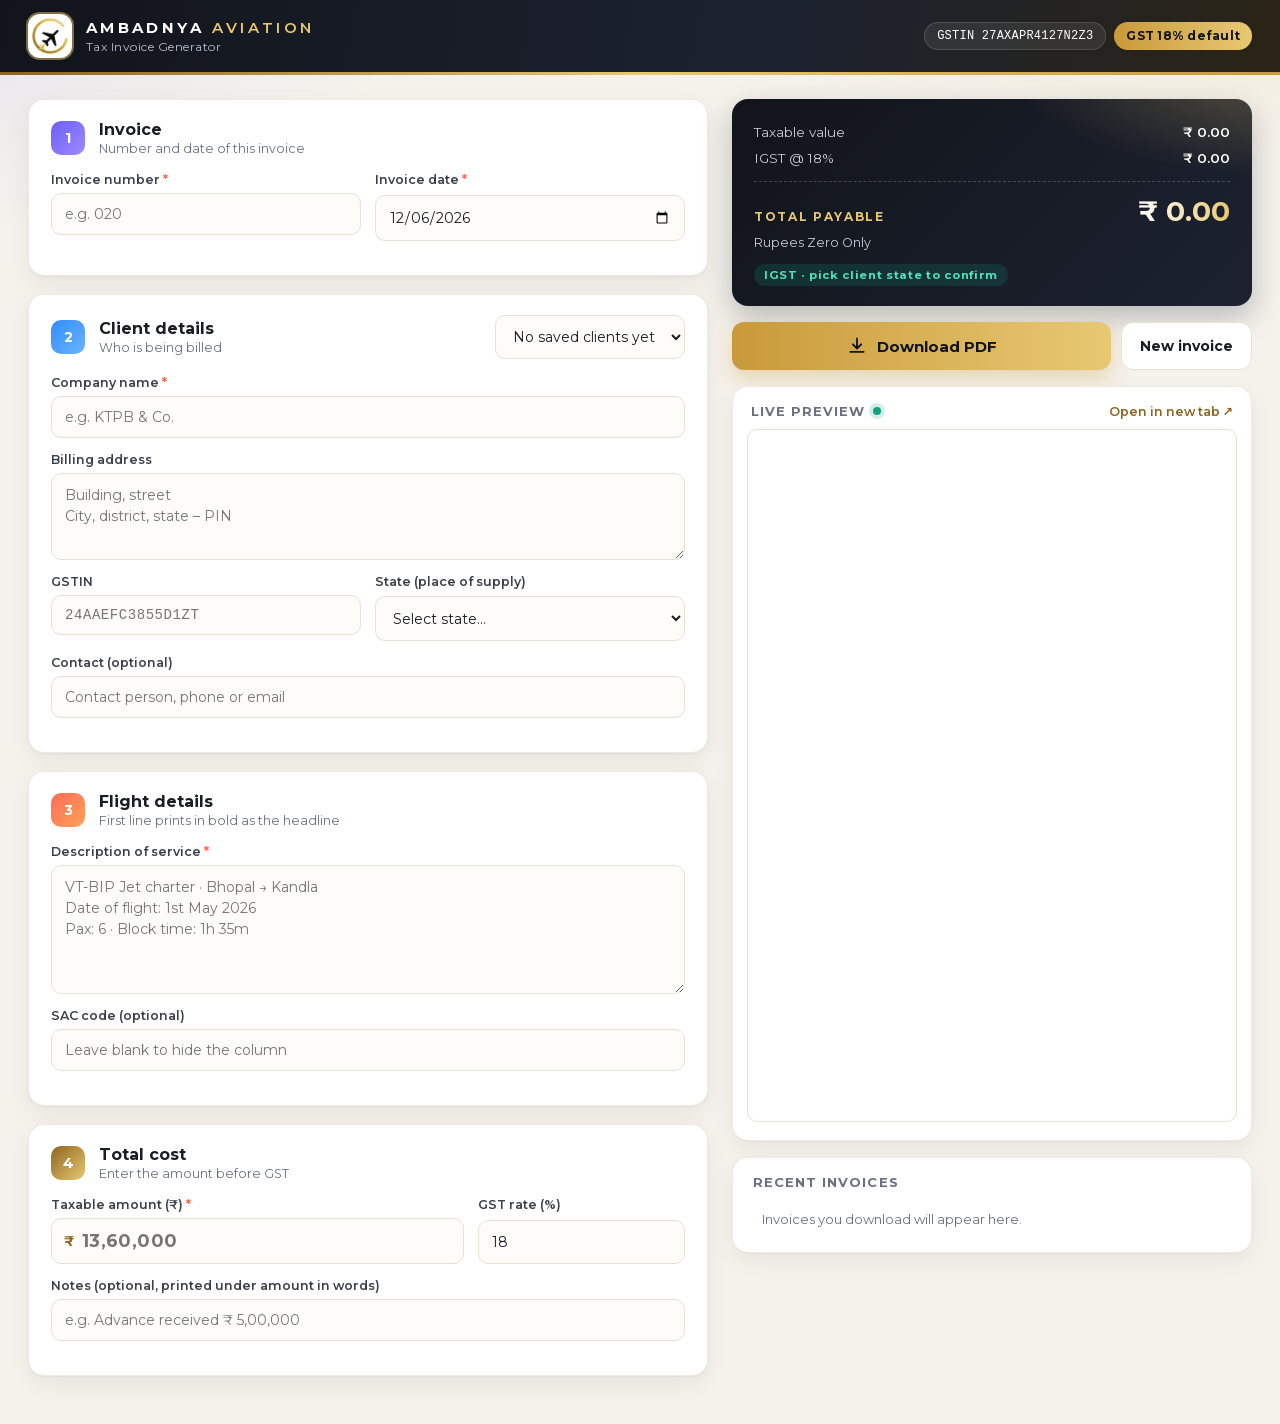
==== Ambadnya-Invoice-Generator.html @ 56947c63 "Add single-file build of the dashboard Co-Authored-By: Claude Opus 5.5 <noreply@anthropic.com> Claud" ====
<!doctype html>
<html lang="en">
<head>
  <meta charset="utf-8" />
  <meta name="viewport" content="width=device-width, initial-scale=1" />
  <title>Ambadnya Aviation · Invoice Generator</title>
  <link rel="icon" href="[data-uri]" />
  <style>
:root {
  --ink: #11141a;
  --ink-2: #1c2230;
  --gold: #c99a3b;
  --gold-2: #e8c873;
  --gold-deep: #8c651e;
  --bg: #f5f2ec;
  --card: #ffffff;
  --text: #1a1d24;
  --muted: #6a7080;
  --line: #e7e1d4;
  --focus: #c99a3b;
  --teal: #10a37f;
  --violet: #6d5dfc;
  --coral: #ff6b57;
  --sky: #2f8cff;
  --danger: #d93a3a;
  --radius: 16px;
  --shadow: 0 1px 2px rgba(17, 20, 26, .04), 0 8px 24px rgba(17, 20, 26, .06);
  font-family: "Montserrat", "Segoe UI", system-ui, -apple-system, sans-serif;
}


* { box-sizing: border-box; }
html, body { margin: 0; }
body {
  background:
    radial-gradient(1200px 500px at 100% -10%, rgba(232, 200, 115, .28), transparent 60%),
    radial-gradient(900px 400px at -10% 0%, rgba(109, 93, 252, .10), transparent 60%),
    var(--bg);
  color: var(--text);
  min-height: 100vh;
  font-size: 14px;
}

/* ---------- Top bar ---------- */
.topbar {
  position: sticky; top: 0; z-index: 10;
  display: flex; align-items: center; justify-content: space-between; gap: 16px;
  padding: 14px 28px;
  background: linear-gradient(100deg, var(--ink) 0%, var(--ink-2) 60%, #2a2416 100%);
  color: #fff;
  border-bottom: 3px solid transparent;
  border-image: linear-gradient(90deg, var(--gold-deep), var(--gold-2), var(--gold)) 1;
}
.brand { display: flex; align-items: center; gap: 14px; }
.brand-mark {
  width: 44px; height: 44px; border-radius: 12px; background: #fff; padding: 4px; object-fit: contain;
  box-shadow: 0 0 0 2px rgba(232, 200, 115, .5);
}
.brand-name { font-weight: 800; letter-spacing: .22em; font-size: 15px; }
.brand-name span { color: var(--gold-2); font-weight: 600; }
.brand-sub { font-size: 12px; color: #b9bfcc; letter-spacing: .04em; margin-top: 2px; }
.topbar-meta { display: flex; gap: 8px; flex-wrap: wrap; justify-content: flex-end; }
.chip {
  font-size: 12px; padding: 6px 12px; border-radius: 999px;
  background: rgba(255, 255, 255, .08); border: 1px solid rgba(255, 255, 255, .14);
  font-family: ui-monospace, SFMono-Regular, Menlo, monospace; letter-spacing: .02em;
}
.chip-gold { background: linear-gradient(90deg, var(--gold), var(--gold-2)); color: var(--ink); border: 0; font-weight: 700; font-family: inherit; }

/* ---------- Layout ---------- */
.layout {
  display: grid; grid-template-columns: minmax(0, 1fr) minmax(360px, 520px);
  gap: 24px; max-width: 1360px; margin: 0 auto; padding: 24px 28px 48px;
}
.form-col form { display: grid; gap: 18px; }
.side-col { display: grid; gap: 16px; align-content: start; position: sticky; top: 92px; }

/* ---------- Cards ---------- */
.card {
  background: var(--card); border-radius: var(--radius); box-shadow: var(--shadow);
  padding: 20px 22px; border: 1px solid rgba(231, 225, 212, .7);
}
.card-head { display: flex; align-items: center; gap: 14px; margin-bottom: 16px; }
.card-head h2 { margin: 0; font-size: 16px; font-weight: 700; }
.card-head p { margin: 2px 0 0; color: var(--muted); font-size: 12.5px; }
.card-tools { margin-left: auto; }
.card-tools select { min-width: 170px; }
.step {
  width: 34px; height: 34px; border-radius: 10px; display: grid; place-items: center; flex: none;
  font-weight: 800; color: #fff; font-size: 14px;
}
.step-1 { background: linear-gradient(135deg, var(--violet), #9b8cff); }
.step-2 { background: linear-gradient(135deg, var(--sky), #6cb4ff); }
.step-3 { background: linear-gradient(135deg, var(--coral), #ffa25a); }
.step-4 { background: linear-gradient(135deg, var(--gold-deep), var(--gold-2)); }

/* ---------- Fields ---------- */
.grid-2 { display: grid; grid-template-columns: 1fr 1fr; gap: 14px; }
.grid-amount { grid-template-columns: 2fr 1fr; }
.field { display: grid; gap: 6px; margin-bottom: 14px; }
.grid-2 .field { margin-bottom: 14px; }
.field > span { font-size: 12.5px; font-weight: 600; color: #3a3f4b; }
.field b { color: var(--coral); font-weight: 700; }
input, textarea, select {
  font: inherit; color: var(--text); width: 100%;
  padding: 11px 13px; border-radius: 10px; border: 1.5px solid var(--line); background: #fdfcf9;
  transition: border-color .15s, box-shadow .15s, background .15s;
}
textarea { resize: vertical; line-height: 1.5; }
input:focus, textarea:focus, select:focus {
  outline: none; border-color: var(--focus); background: #fff;
  box-shadow: 0 0 0 4px rgba(201, 154, 59, .16);
}
input.invalid, textarea.invalid { border-color: var(--danger); box-shadow: 0 0 0 4px rgba(217, 58, 58, .12); }
.mono { font-family: ui-monospace, SFMono-Regular, Menlo, monospace; letter-spacing: .04em; }
.upper { text-transform: uppercase; }
.hint { font-size: 12px; color: var(--muted); min-height: 0; }
.hint.ok { color: var(--teal); }
.hint.bad { color: var(--danger); }
.money { position: relative; }
.money i {
  position: absolute; left: 13px; top: 50%; transform: translateY(-50%);
  font-style: normal; font-weight: 700; color: var(--gold-deep);
}
.money input { padding-left: 30px; font-size: 18px; font-weight: 700; letter-spacing: .02em; }

/* ---------- Summary ---------- */
.summary {
  border-radius: var(--radius); padding: 20px 22px; color: #fff;
  background:
    radial-gradient(500px 200px at 110% -20%, rgba(232, 200, 115, .35), transparent 60%),
    linear-gradient(135deg, var(--ink) 0%, var(--ink-2) 100%);
  box-shadow: 0 12px 30px rgba(17, 20, 26, .25);
}
.summary-row { display: flex; justify-content: space-between; padding: 5px 0; color: #c8cdd8; font-size: 13.5px; }
.summary-row b { color: #fff; font-weight: 600; font-variant-numeric: tabular-nums; }
.summary-total {
  display: flex; justify-content: space-between; align-items: baseline;
  margin-top: 10px; padding-top: 12px; border-top: 1px dashed rgba(255, 255, 255, .2);
}
.summary-total span { font-size: 12px; letter-spacing: .14em; text-transform: uppercase; color: var(--gold-2); font-weight: 700; }
.summary-total b {
  font-size: 28px; font-weight: 800; font-variant-numeric: tabular-nums;
  background: linear-gradient(90deg, #fff, var(--gold-2)); -webkit-background-clip: text; background-clip: text; color: transparent;
}
.summary-words { font-size: 12.5px; color: #c8cdd8; margin-top: 6px; line-height: 1.45; }
.summary-tag {
  display: inline-block; margin-top: 12px; font-size: 11.5px; font-weight: 700; letter-spacing: .06em;
  padding: 4px 10px; border-radius: 999px; background: rgba(16, 163, 127, .18); color: #4fe0b8;
}

/* ---------- Buttons ---------- */
.actions { display: grid; grid-template-columns: 1fr auto; gap: 10px; }
.btn {
  font: inherit; font-weight: 700; border: 0; border-radius: 12px; padding: 14px 18px; cursor: pointer;
  display: inline-flex; align-items: center; justify-content: center; gap: 10px;
  transition: transform .12s, box-shadow .12s, filter .12s;
}
.btn svg { width: 20px; height: 20px; fill: none; stroke: currentColor; stroke-width: 2.2; stroke-linecap: round; stroke-linejoin: round; }
.btn-primary {
  color: var(--ink); font-size: 15px;
  background: linear-gradient(90deg, var(--gold), var(--gold-2));
  box-shadow: 0 8px 20px rgba(201, 154, 59, .35);
}
.btn-primary:hover { transform: translateY(-1px); filter: brightness(1.04); }
.btn-primary:active { transform: translateY(0); }
.btn-ghost { background: #fff; color: var(--text); border: 1.5px solid var(--line); }
.btn-ghost:hover { border-color: var(--gold); }
.btn:focus-visible { outline: 3px solid rgba(201, 154, 59, .5); outline-offset: 2px; }
.form-error { color: var(--danger); font-size: 13px; font-weight: 600; min-height: 0; }
.form-error:empty { display: none; }

/* ---------- Preview ---------- */
.preview { padding: 14px; }
.preview-head { display: flex; align-items: center; gap: 8px; margin: 2px 4px 10px; }
.preview-head h3 { margin: 0; font-size: 13px; letter-spacing: .08em; text-transform: uppercase; color: var(--muted); }
.preview-open { margin-left: auto; font-size: 12.5px; font-weight: 600; color: var(--gold-deep); text-decoration: none; }
.preview-open:hover { text-decoration: underline; }
.dot { width: 8px; height: 8px; border-radius: 50%; background: var(--teal); box-shadow: 0 0 0 4px rgba(16, 163, 127, .18); }
#preview { width: 100%; aspect-ratio: 210 / 297; border: 1px solid var(--line); border-radius: 10px; background: #fff; }

/* ---------- History ---------- */
.history { padding: 14px 16px; }
#history { list-style: none; margin: 0; padding: 0; display: grid; gap: 6px; }
#history li {
  display: flex; justify-content: space-between; align-items: center; gap: 10px;
  padding: 10px 12px; border-radius: 10px; background: #faf8f3; cursor: pointer; border: 1px solid transparent;
}
#history li:hover { border-color: var(--gold-2); background: #fff; }
#history .h-no { font-weight: 700; }
#history .h-client { color: var(--muted); font-size: 12.5px; overflow: hidden; text-overflow: ellipsis; white-space: nowrap; }
#history .h-amt { font-weight: 700; font-variant-numeric: tabular-nums; white-space: nowrap; }
#history .empty { color: var(--muted); background: none; cursor: default; font-size: 13px; }

/* ---------- Responsive ---------- */
@media (max-width: 1080px) {
  .layout { grid-template-columns: 1fr; }
  .side-col { position: static; }
}
@media (max-width: 640px) {
  .topbar { padding: 12px 16px; }
  .topbar-meta { display: none; }
  .layout { padding: 16px; }
  .grid-2, .grid-amount { grid-template-columns: 1fr; gap: 0; }
  .card { padding: 16px; }
  .card-head { flex-wrap: wrap; }
  .card-tools { margin-left: 0; width: 100%; }
}

</style>
</head>
<body>
  <header class="topbar">
    <div class="brand">
      <img src="[data-uri]" alt="" class="brand-mark" />
      <div>
        <div class="brand-name">AMBADNYA <span>AVIATION</span></div>
        <div class="brand-sub">Tax Invoice Generator</div>
      </div>
    </div>
    <div class="topbar-meta">
      <span class="chip" id="chip-gstin"></span>
      <span class="chip chip-gold" id="chip-rate"></span>
    </div>
  </header>

  <main class="layout">
    <section class="form-col">
      <form id="invoice-form" novalidate autocomplete="off">

        <div class="card">
          <div class="card-head">
            <span class="step step-1">1</span>
            <div><h2>Invoice</h2><p>Number and date of this invoice</p></div>
          </div>
          <div class="grid-2">
            <label class="field">
              <span>Invoice number <b>*</b></span>
              <input id="invoiceNo" name="invoiceNo" placeholder="e.g. 020" required />
              <small id="invoiceNo-hint" class="hint"></small>
            </label>
            <label class="field">
              <span>Invoice date <b>*</b></span>
              <input id="date" name="date" type="date" required />
            </label>
          </div>
        </div>

        <div class="card">
          <div class="card-head">
            <span class="step step-2">2</span>
            <div><h2>Client details</h2><p>Who is being billed</p></div>
            <div class="card-tools">
              <select id="savedClients" aria-label="Load a saved client">
                <option value="">Saved clients…</option>
              </select>
            </div>
          </div>
          <label class="field">
            <span>Company name <b>*</b></span>
            <input id="clientName" name="clientName" placeholder="e.g. KTPB & Co." required />
          </label>
          <label class="field">
            <span>Billing address</span>
            <textarea id="clientAddress" name="clientAddress" rows="3" placeholder="Building, street&#10;City, district, state – PIN"></textarea>
          </label>
          <div class="grid-2">
            <label class="field">
              <span>GSTIN</span>
              <input id="clientGstin" name="clientGstin" maxlength="15" placeholder="24AAEFC3855D1ZT" class="mono upper" />
              <small id="gstin-hint" class="hint"></small>
            </label>
            <label class="field">
              <span>State (place of supply)</span>
              <select id="clientState" name="clientState"></select>
            </label>
          </div>
          <label class="field">
            <span>Contact (optional)</span>
            <input id="clientContact" name="clientContact" placeholder="Contact person, phone or email" />
          </label>
        </div>

        <div class="card">
          <div class="card-head">
            <span class="step step-3">3</span>
            <div><h2>Flight details</h2><p>First line prints in bold as the headline</p></div>
          </div>
          <label class="field">
            <span>Description of service <b>*</b></span>
            <textarea id="flight" name="flight" rows="5" placeholder="VT-BIP Jet charter · Bhopal → Kandla&#10;Date of flight: 1st May 2026&#10;Pax: 6 · Block time: 1h 35m"></textarea>
          </label>
          <label class="field field-inline">
            <span>SAC code (optional)</span>
            <input id="sac" name="sac" placeholder="Leave blank to hide the column" />
          </label>
        </div>

        <div class="card">
          <div class="card-head">
            <span class="step step-4">4</span>
            <div><h2>Total cost</h2><p>Enter the amount before GST</p></div>
          </div>
          <div class="grid-2 grid-amount">
            <label class="field">
              <span>Taxable amount (₹) <b>*</b></span>
              <div class="money"><i>₹</i><input id="amount" name="amount" inputmode="decimal" placeholder="13,60,000" /></div>
            </label>
            <label class="field">
              <span>GST rate (%)</span>
              <input id="gstRate" name="gstRate" type="number" min="0" max="28" step="0.5" />
            </label>
          </div>
          <label class="field">
            <span>Notes (optional, printed under amount in words)</span>
            <input id="notes" name="notes" placeholder="e.g. Advance received ₹ 5,00,000" />
          </label>
        </div>
      </form>
    </section>

    <aside class="side-col">
      <div class="summary">
        <div class="summary-row"><span>Taxable value</span><b id="s-taxable">₹ 0.00</b></div>
        <div id="s-taxlines"></div>
        <div class="summary-total"><span>Total payable</span><b id="s-total">₹ 0.00</b></div>
        <div class="summary-words" id="s-words">Rupees Zero Only</div>
        <div class="summary-tag" id="s-type">IGST · inter-state</div>
      </div>

      <div class="actions">
        <button type="button" id="btn-download" class="btn btn-primary">
          <svg viewBox="0 0 24 24" aria-hidden="true"><path d="M12 3v12m0 0-5-5m5 5 5-5M4 19h16" /></svg>
          Download PDF
        </button>
        <button type="button" id="btn-new" class="btn btn-ghost">New invoice</button>
      </div>
      <div id="form-error" class="form-error" role="alert"></div>

      <div class="preview card">
        <div class="preview-head">
          <h3>Live preview</h3>
          <span class="dot"></span>
          <a id="open-preview" class="preview-open" href="#" target="_blank" rel="noopener">Open in new tab ↗</a>
        </div>
        <iframe id="preview" title="Invoice PDF preview"></iframe>
      </div>

      <div class="card history">
        <div class="preview-head"><h3>Recent invoices</h3></div>
        <ul id="history"></ul>
      </div>
    </aside>
  </main>

  <script>
/** @license
 *
 * jsPDF - PDF Document creation from JavaScript
 * Version 4.2.1 Built on 2026-03-17T11:11:27.056Z
 *                      CommitID 00000000
 *
 * Copyright (c) 2010-2025 James Hall <james@parall.ax>, https://github.com/MrRio/jsPDF
 *               2015-2025 yWorks GmbH, http://www.yworks.com
 *               2015-2025 Lukas Holländer <lukas.hollaender@yworks.com>, https://github.com/HackbrettXXX
 *               2016-2018 Aras Abbasi <aras.abbasi@gmail.com>
 *               2010 Aaron Spike, https://github.com/acspike
 *               2012 Willow Systems Corporation, https://github.com/willowsystems
 *               2012 Pablo Hess, https://github.com/pablohess
 *               2012 Florian Jenett, https://github.com/fjenett
 *               2013 Warren Weckesser, https://github.com/warrenweckesser
 *               2013 Youssef Beddad, https://github.com/lifof
 *               2013 Lee Driscoll, https://github.com/lsdriscoll
 *               2013 Stefan Slonevskiy, https://github.com/stefslon
 *               2013 Jeremy Morel, https://github.com/jmorel
 *               2013 Christoph Hartmann, https://github.com/chris-rock
 *               2014 Juan Pablo Gaviria, https://github.com/juanpgaviria
 *               2014 James Makes, https://github.com/dollaruw
 *               2014 Diego Casorran, https://github.com/diegocr
 *               2014 Steven Spungin, https://github.com/Flamenco
 *               2014 Kenneth Glassey, https://github.com/Gavvers
 *
 * Permission is hereby granted, free of charge, to any person obtaining
 * a copy of this software and associated documentation files (the
 * "Software"), to deal in the Software without restriction, including
 * without limitation the rights to use, copy, modify, merge, publish,
 * distribute, sublicense, and/or sell copies of the Software, and to
 * permit persons to whom the Software is furnished to do so, subject to
 * the following conditions:
 *
 * The above copyright notice and this permission notice shall be
 * included in all copies or substantial portions of the Software.
 *
 * THE SOFTWARE IS PROVIDED "AS IS", WITHOUT WARRANTY OF ANY KIND,
 * EXPRESS OR IMPLIED, INCLUDING BUT NOT LIMITED TO THE WARRANTIES OF
 * MERCHANTABILITY, FITNESS FOR A PARTICULAR PURPOSE AND
 * NONINFRINGEMENT. IN NO EVENT SHALL THE AUTHORS OR COPYRIGHT HOLDERS BE
 * LIABLE FOR ANY CLAIM, DAMAGES OR OTHER LIABILITY, WHETHER IN AN ACTION
 * OF CONTRACT, TORT OR OTHERWISE, ARISING FROM, OUT OF OR IN CONNECTION
 * WITH THE SOFTWARE OR THE USE OR OTHER DEALINGS IN THE SOFTWARE.
 *
 * Contributor(s):
 *    siefkenj, ahwolf, rickygu, Midnith, saintclair, eaparango,
 *    kim3er, mfo, alnorth, Flamenco
 */

!function(t,e){"object"==typeof exports&&"undefined"!=typeof module?e(exports):"function"==typeof define&&define.amd?define(["exports"],e):e((t="undefined"!=typeof globalThis?globalThis:t||self).jspdf={})}(this,function(t){function e(t,e){(null==e||e>t.length)&&(e=t.length);for(var n=0,r=Array(e);n<e;n++)r[n]=t[n];return r}function n(t,n){return function(t){if(Array.isArray(t))return t}(t)||function(t,e){var n=null==t?null:"undefined"!=typeof Symbol&&t[Symbol.iterator]||t["@@iterator"];if(null!=n){var r,i,a,s,o=[],h=!0,l=!1;try{if(a=(n=n.call(t)).next,0===e){if(Object(n)!==n)return;h=!1}else for(;!(h=(r=a.call(n)).done)&&(o.push(r.value),o.length!==e);h=!0);}catch(t){l=!0,i=t}finally{try{if(!h&&null!=n.return&&(s=n.return(),Object(s)!==s))return}finally{if(l)throw i}}return o}}(t,n)||function(t,n){if(t){if("string"==typeof t)return e(t,n);var r={}.toString.call(t).slice(8,-1);return"Object"===r&&t.constructor&&(r=t.constructor.name),"Map"===r||"Set"===r?Array.from(t):"Arguments"===r||/^(?:Ui|I)nt(?:8|16|32)(?:Clamped)?Array$/.test(r)?e(t,n):void 0}}(t,n)||function(){throw new TypeError("Invalid attempt to destructure non-iterable instance.\nIn order to be iterable, non-array objects must have a [Symbol.iterator]() method.")}()}function r(t){return r="function"==typeof Symbol&&"symbol"==typeof Symbol.iterator?function(t){return typeof t}:function(t){return t&&"function"==typeof Symbol&&t.constructor===Symbol&&t!==Symbol.prototype?"symbol":typeof t},r(t)}var i=function(){return"undefined"!=typeof window?window:"undefined"!=typeof global?global:"undefined"!=typeof self?self:this}();function a(){i.console&&"function"==typeof i.console.log&&i.console.log.apply(i.console,arguments)}var s={log:a,warn:function(t){i.console&&("function"==typeof i.console.warn?i.console.warn.apply(i.console,arguments):a.call(null,arguments))},error:function(t){i.console&&("function"==typeof i.console.error?i.console.error.apply(i.console,arguments):a(t))}};function o(t,e,n){var r=new XMLHttpRequest;r.open("GET",t),r.responseType="blob",r.onload=function(){c(r.response,e,n)},r.onerror=function(){s.error("could not download file")},r.send()}function h(t){var e=new XMLHttpRequest;e.open("HEAD",t,!1);try{e.send()}catch(n){}return e.status>=200&&e.status<=299}function l(t){try{t.dispatchEvent(new MouseEvent("click"))}catch(n){var e=document.createEvent("MouseEvents");e.initMouseEvent("click",!0,!0,window,0,0,0,80,20,!1,!1,!1,!1,0,null),t.dispatchEvent(e)}}var c=i.saveAs||("object"!==("undefined"==typeof window?"undefined":r(window))||window!==i?function(){}:"undefined"!=typeof HTMLAnchorElement&&"download"in HTMLAnchorElement.prototype?function(t,e,n){var r=i.URL||i.webkitURL,a=document.createElement("a");e=e||t.name||"download",a.download=e,a.rel="noopener","string"==typeof t?(a.href=t,a.origin!==location.origin?h(a.href)?o(t,e,n):l(a,a.target="_blank"):l(a)):(a.href=r.createObjectURL(t),setTimeout(function(){r.revokeObjectURL(a.href)},4e4),setTimeout(function(){l(a)},0))}:"msSaveOrOpenBlob"in navigator?function(t,e,n){if(e=e||t.name||"download","string"==typeof t)if(h(t))o(t,e,n);else{var i=document.createElement("a");i.href=t,i.target="_blank",setTimeout(function(){l(i)})}else navigator.msSaveOrOpenBlob(function(t,e){return void 0===e?e={autoBom:!1}:"object"!==r(e)&&(s.warn("Deprecated: Expected third argument to be a object"),e={autoBom:!e}),e.autoBom&&/^\s*(?:text\/\S*|application\/xml|\S*\/\S*\+xml)\s*;.*charset\s*=\s*utf-8/i.test(t.type)?new Blob([String.fromCharCode(65279),t],{type:t.type}):t}(t,n),e)}:function(t,e,n,a){if((a=a||open("","_blank"))&&(a.document.title=a.document.body.innerText="downloading..."),"string"==typeof t)return o(t,e,n);var s="application/octet-stream"===t.type,h=/constructor/i.test(i.HTMLElement)||i.safari,l=/CriOS\/[\d]+/.test(navigator.userAgent);if((l||s&&h)&&"object"===("undefined"==typeof FileReader?"undefined":r(FileReader))){var c=new FileReader;c.onloadend=function(){var t=c.result;t=l?t:t.replace(/^data:[^;]*;/,"data:attachment/file;"),a?a.location.href=t:location=t,a=null},c.readAsDataURL(t)}else{var u=i.URL||i.webkitURL,f=u.createObjectURL(t);a?a.location=f:location.href=f,a=null,setTimeout(function(){u.revokeObjectURL(f)},4e4)}});
/**
   * A class to parse color values
   * @author Stoyan Stefanov <sstoo@gmail.com>
   * {@link   http://www.phpied.com/rgb-color-parser-in-javascript/}
   * @license Use it if you like it
   */function u(t){var e;t=t||"",this.ok=!1,"#"==t.charAt(0)&&(t=t.substr(1,6)),t={aliceblue:"f0f8ff",antiquewhite:"faebd7",aqua:"00ffff",aquamarine:"7fffd4",azure:"f0ffff",beige:"f5f5dc",bisque:"ffe4c4",black:"000000",blanchedalmond:"ffebcd",blue:"0000ff",blueviolet:"8a2be2",brown:"a52a2a",burlywood:"deb887",cadetblue:"5f9ea0",chartreuse:"7fff00",chocolate:"d2691e",coral:"ff7f50",cornflowerblue:"6495ed",cornsilk:"fff8dc",crimson:"dc143c",cyan:"00ffff",darkblue:"00008b",darkcyan:"008b8b",darkgoldenrod:"b8860b",darkgray:"a9a9a9",darkgreen:"006400",darkkhaki:"bdb76b",darkmagenta:"8b008b",darkolivegreen:"556b2f",darkorange:"ff8c00",darkorchid:"9932cc",darkred:"8b0000",darksalmon:"e9967a",darkseagreen:"8fbc8f",darkslateblue:"483d8b",darkslategray:"2f4f4f",darkturquoise:"00ced1",darkviolet:"9400d3",deeppink:"ff1493",deepskyblue:"00bfff",dimgray:"696969",dodgerblue:"1e90ff",feldspar:"d19275",firebrick:"b22222",floralwhite:"fffaf0",forestgreen:"228b22",fuchsia:"ff00ff",gainsboro:"dcdcdc",ghostwhite:"f8f8ff",gold:"ffd700",goldenrod:"daa520",gray:"808080",green:"008000",greenyellow:"adff2f",honeydew:"f0fff0",hotpink:"ff69b4",indianred:"cd5c5c",indigo:"4b0082",ivory:"fffff0",khaki:"f0e68c",lavender:"e6e6fa",lavenderblush:"fff0f5",lawngreen:"7cfc00",lemonchiffon:"fffacd",lightblue:"add8e6",lightcoral:"f08080",lightcyan:"e0ffff",lightgoldenrodyellow:"fafad2",lightgrey:"d3d3d3",lightgreen:"90ee90",lightpink:"ffb6c1",lightsalmon:"ffa07a",lightseagreen:"20b2aa",lightskyblue:"87cefa",lightslateblue:"8470ff",lightslategray:"778899",lightsteelblue:"b0c4de",lightyellow:"ffffe0",lime:"00ff00",limegreen:"32cd32",linen:"faf0e6",magenta:"ff00ff",maroon:"800000",mediumaquamarine:"66cdaa",mediumblue:"0000cd",mediumorchid:"ba55d3",mediumpurple:"9370d8",mediumseagreen:"3cb371",mediumslateblue:"7b68ee",mediumspringgreen:"00fa9a",mediumturquoise:"48d1cc",mediumvioletred:"c71585",midnightblue:"191970",mintcream:"f5fffa",mistyrose:"ffe4e1",moccasin:"ffe4b5",navajowhite:"ffdead",navy:"000080",oldlace:"fdf5e6",olive:"808000",olivedrab:"6b8e23",orange:"ffa500",orangered:"ff4500",orchid:"da70d6",palegoldenrod:"eee8aa",palegreen:"98fb98",paleturquoise:"afeeee",palevioletred:"d87093",papayawhip:"ffefd5",peachpuff:"ffdab9",peru:"cd853f",pink:"ffc0cb",plum:"dda0dd",powderblue:"b0e0e6",purple:"800080",red:"ff0000",rosybrown:"bc8f8f",royalblue:"4169e1",saddlebrown:"8b4513",salmon:"fa8072",sandybrown:"f4a460",seagreen:"2e8b57",seashell:"fff5ee",sienna:"a0522d",silver:"c0c0c0",skyblue:"87ceeb",slateblue:"6a5acd",slategray:"708090",snow:"fffafa",springgreen:"00ff7f",steelblue:"4682b4",tan:"d2b48c",teal:"008080",thistle:"d8bfd8",tomato:"ff6347",turquoise:"40e0d0",violet:"ee82ee",violetred:"d02090",wheat:"f5deb3",white:"ffffff",whitesmoke:"f5f5f5",yellow:"ffff00",yellowgreen:"9acd32"}[t=(t=t.replace(/ /g,"")).toLowerCase()]||t;for(var n=[{re:/^rgb\((\d{1,3}),\s*(\d{1,3}),\s*(\d{1,3})\)$/,example:["rgb(123, 234, 45)","rgb(255,234,245)"],process:function(t){return[parseInt(t[1]),parseInt(t[2]),parseInt(t[3])]}},{re:/^(\w{2})(\w{2})(\w{2})$/,example:["#00ff00","336699"],process:function(t){return[parseInt(t[1],16),parseInt(t[2],16),parseInt(t[3],16)]}},{re:/^(\w{1})(\w{1})(\w{1})$/,example:["#fb0","f0f"],process:function(t){return[parseInt(t[1]+t[1],16),parseInt(t[2]+t[2],16),parseInt(t[3]+t[3],16)]}}],r=0;r<n.length;r++){var i=n[r].re,a=n[r].process,s=i.exec(t);s&&(e=a(s),this.r=e[0],this.g=e[1],this.b=e[2],this.ok=!0)}this.r=this.r<0||isNaN(this.r)?0:this.r>255?255:this.r,this.g=this.g<0||isNaN(this.g)?0:this.g>255?255:this.g,this.b=this.b<0||isNaN(this.b)?0:this.b>255?255:this.b,this.toRGB=function(){return"rgb("+this.r+", "+this.g+", "+this.b+")"},this.toHex=function(){var t=this.r.toString(16),e=this.g.toString(16),n=this.b.toString(16);return 1==t.length&&(t="0"+t),1==e.length&&(e="0"+e),1==n.length&&(n="0"+n),"#"+t+e+n}}var f=i.atob.bind(i),d=i.btoa.bind(i);
/**
   * @license
   * Joseph Myers does not specify a particular license for his work.
   *
   * Author: Joseph Myers
   * Accessed from: http://www.myersdaily.org/joseph/javascript/md5.js
   *
   * Modified by: Owen Leong
   */
function p(t,e){var n=t[0],r=t[1],i=t[2],a=t[3];n=m(n,r,i,a,e[0],7,-680876936),a=m(a,n,r,i,e[1],12,-389564586),i=m(i,a,n,r,e[2],17,606105819),r=m(r,i,a,n,e[3],22,-1044525330),n=m(n,r,i,a,e[4],7,-176418897),a=m(a,n,r,i,e[5],12,1200080426),i=m(i,a,n,r,e[6],17,-1473231341),r=m(r,i,a,n,e[7],22,-45705983),n=m(n,r,i,a,e[8],7,1770035416),a=m(a,n,r,i,e[9],12,-1958414417),i=m(i,a,n,r,e[10],17,-42063),r=m(r,i,a,n,e[11],22,-1990404162),n=m(n,r,i,a,e[12],7,1804603682),a=m(a,n,r,i,e[13],12,-40341101),i=m(i,a,n,r,e[14],17,-1502002290),n=b(n,r=m(r,i,a,n,e[15],22,1236535329),i,a,e[1],5,-165796510),a=b(a,n,r,i,e[6],9,-1069501632),i=b(i,a,n,r,e[11],14,643717713),r=b(r,i,a,n,e[0],20,-373897302),n=b(n,r,i,a,e[5],5,-701558691),a=b(a,n,r,i,e[10],9,38016083),i=b(i,a,n,r,e[15],14,-660478335),r=b(r,i,a,n,e[4],20,-405537848),n=b(n,r,i,a,e[9],5,568446438),a=b(a,n,r,i,e[14],9,-1019803690),i=b(i,a,n,r,e[3],14,-187363961),r=b(r,i,a,n,e[8],20,1163531501),n=b(n,r,i,a,e[13],5,-1444681467),a=b(a,n,r,i,e[2],9,-51403784),i=b(i,a,n,r,e[7],14,1735328473),n=v(n,r=b(r,i,a,n,e[12],20,-1926607734),i,a,e[5],4,-378558),a=v(a,n,r,i,e[8],11,-2022574463),i=v(i,a,n,r,e[11],16,1839030562),r=v(r,i,a,n,e[14],23,-35309556),n=v(n,r,i,a,e[1],4,-1530992060),a=v(a,n,r,i,e[4],11,1272893353),i=v(i,a,n,r,e[7],16,-155497632),r=v(r,i,a,n,e[10],23,-1094730640),n=v(n,r,i,a,e[13],4,681279174),a=v(a,n,r,i,e[0],11,-358537222),i=v(i,a,n,r,e[3],16,-722521979),r=v(r,i,a,n,e[6],23,76029189),n=v(n,r,i,a,e[9],4,-640364487),a=v(a,n,r,i,e[12],11,-421815835),i=v(i,a,n,r,e[15],16,530742520),n=w(n,r=v(r,i,a,n,e[2],23,-995338651),i,a,e[0],6,-198630844),a=w(a,n,r,i,e[7],10,1126891415),i=w(i,a,n,r,e[14],15,-1416354905),r=w(r,i,a,n,e[5],21,-57434055),n=w(n,r,i,a,e[12],6,1700485571),a=w(a,n,r,i,e[3],10,-1894986606),i=w(i,a,n,r,e[10],15,-1051523),r=w(r,i,a,n,e[1],21,-2054922799),n=w(n,r,i,a,e[8],6,1873313359),a=w(a,n,r,i,e[15],10,-30611744),i=w(i,a,n,r,e[6],15,-1560198380),r=w(r,i,a,n,e[13],21,1309151649),n=w(n,r,i,a,e[4],6,-145523070),a=w(a,n,r,i,e[11],10,-1120210379),i=w(i,a,n,r,e[2],15,718787259),r=w(r,i,a,n,e[9],21,-343485551),t[0]=k(n,t[0]),t[1]=k(r,t[1]),t[2]=k(i,t[2]),t[3]=k(a,t[3])}function g(t,e,n,r,i,a){return e=k(k(e,t),k(r,a)),k(e<<i|e>>>32-i,n)}function m(t,e,n,r,i,a,s){return g(e&n|~e&r,t,e,i,a,s)}function b(t,e,n,r,i,a,s){return g(e&r|n&~r,t,e,i,a,s)}function v(t,e,n,r,i,a,s){return g(e^n^r,t,e,i,a,s)}function w(t,e,n,r,i,a,s){return g(n^(e|~r),t,e,i,a,s)}function y(t){var e,n=t.length,r=[1732584193,-271733879,-1732584194,271733878];for(e=64;e<=t.length;e+=64)p(r,_(t.substring(e-64,e)));t=t.substring(e-64);var i=[0,0,0,0,0,0,0,0,0,0,0,0,0,0,0,0];for(e=0;e<t.length;e++)i[e>>2]|=t.charCodeAt(e)<<(e%4<<3);if(i[e>>2]|=128<<(e%4<<3),e>55)for(p(r,i),e=0;e<16;e++)i[e]=0;return i[14]=8*n,p(r,i),r}function _(t){var e,n=[];for(e=0;e<64;e+=4)n[e>>2]=t.charCodeAt(e)+(t.charCodeAt(e+1)<<8)+(t.charCodeAt(e+2)<<16)+(t.charCodeAt(e+3)<<24);return n}var x="0123456789abcdef".split("");function A(t){for(var e="",n=0;n<4;n++)e+=x[t>>8*n+4&15]+x[t>>8*n&15];return e}function L(t){return String.fromCharCode(255&t,(65280&t)>>8,(16711680&t)>>16,(4278190080&t)>>24)}function N(t){return function(t){return t.map(L).join("")}(y(t))}var S="5d41402abc4b2a76b9719d911017c592"!=function(t){for(var e=0;e<t.length;e++)t[e]=A(t[e]);return t.join("")}(y("hello"));function k(t,e){if(S){var n=(65535&t)+(65535&e);return(t>>16)+(e>>16)+(n>>16)<<16|65535&n}return t+e&4294967295}
/**
   * @license
   * FPDF is released under a permissive license: there is no usage restriction.
   * You may embed it freely in your application (commercial or not), with or
   * without modifications.
   *
   * Reference: http://www.fpdf.org/en/script/script37.php
   */function P(t,e){var n,r,i,a;if(t!==n){for(var s=(i=t,a=1+(256/t.length|0),new Array(a+1).join(i)),o=[],h=0;h<256;h++)o[h]=h;var l=0;for(h=0;h<256;h++){var c=o[h];l=(l+c+s.charCodeAt(h))%256,o[h]=o[l],o[l]=c}n=t,r=o}else o=r;var u=e.length,f=0,d=0,p="";for(h=0;h<u;h++)d=(d+(c=o[f=(f+1)%256]))%256,o[f]=o[d],o[d]=c,s=o[(o[f]+o[d])%256],p+=String.fromCharCode(e.charCodeAt(h)^s);return p}
/**
   * @license
   * Licensed under the MIT License.
   * http://opensource.org/licenses/mit-license
   * Author: Owen Leong (@owenl131)
   * Date: 15 Oct 2020
   * References:
   * https://www.cs.cmu.edu/~dst/Adobe/Gallery/anon21jul01-pdf-encryption.txt
   * https://github.com/foliojs/pdfkit/blob/master/lib/security.js
   * http://www.fpdf.org/en/script/script37.php
   */var F={print:4,modify:8,copy:16,"annot-forms":32};function I(t,e,n,r){this.v=1,this.r=2;var i=192;t.forEach(function(t){if(void 0!==F.perm)throw new Error("Invalid permission: "+t);i+=F[t]}),this.padding="(¿N^NuAd\0NVÿú\b..\0¶Ðh>/\f©þdSiz";var a=(e+this.padding).substr(0,32),s=(n+this.padding).substr(0,32);this.O=this.processOwnerPassword(a,s),this.P=-(1+(255^i)),this.encryptionKey=N(a+this.O+this.lsbFirstWord(this.P)+this.hexToBytes(r)).substr(0,5),this.U=P(this.encryptionKey,this.padding)}function C(t){if(/[^\u0000-\u00ff]/.test(t))throw new Error("Invalid PDF Name Object: "+t+", Only accept ASCII characters.");for(var e="",n=t.length,r=0;r<n;r++){var i=t.charCodeAt(r);e+=i<33||35===i||37===i||40===i||41===i||47===i||60===i||62===i||91===i||93===i||123===i||125===i||i>126?"#"+("0"+i.toString(16)).slice(-2):t[r]}return e}function j(t){if("object"!==r(t))throw new Error("Invalid Context passed to initialize PubSub (jsPDF-module)");var e={};this.subscribe=function(t,n,r){if(r=r||!1,"string"!=typeof t||"function"!=typeof n||"boolean"!=typeof r)throw new Error("Invalid arguments passed to PubSub.subscribe (jsPDF-module)");e.hasOwnProperty(t)||(e[t]={});var i=Math.random().toString(35);return e[t][i]=[n,!!r],i},this.unsubscribe=function(t){for(var n in e)if(e[n][t])return delete e[n][t],0===Object.keys(e[n]).length&&delete e[n],!0;return!1},this.publish=function(n){if(e.hasOwnProperty(n)){var r=Array.prototype.slice.call(arguments,1),a=[];for(var o in e[n]){var h=e[n][o];try{h[0].apply(t,r)}catch(l){i.console&&s.error("jsPDF PubSub Error",l.message,l)}h[1]&&a.push(o)}a.length&&a.forEach(this.unsubscribe)}},this.getTopics=function(){return e}}function E(t){if(!(this instanceof E))return new E(t);var e="opacity,stroke-opacity".split(",");for(var n in t)t.hasOwnProperty(n)&&e.indexOf(n)>=0&&(this[n]=t[n]);this.id="",this.objectNumber=-1}function O(t,e){this.gState=t,this.matrix=e,this.id="",this.objectNumber=-1}function B(t,e,n,r,i){if(!(this instanceof B))return new B(t,e,n,r,i);this.type="axial"===t?2:3,this.coords=e,this.colors=n,O.call(this,r,i)}function M(t,e,n,r,i){if(!(this instanceof M))return new M(t,e,n,r,i);this.boundingBox=t,this.xStep=e,this.yStep=n,this.stream="",this.cloneIndex=0,O.call(this,r,i)}function R(t){var e,n="string"==typeof arguments[0]?arguments[0]:"p",a=arguments[1],o=arguments[2],h=arguments[3],l=[],f=1,p=16,g="S",m=null;"object"===r(t=t||{})&&(n=t.orientation,a=t.unit||a,o=t.format||o,h=t.compress||t.compressPdf||h,null!==(m=t.encryption||null)&&(m.userPassword=m.userPassword||"",m.ownerPassword=m.ownerPassword||"",m.userPermissions=m.userPermissions||[]),f="number"==typeof t.userUnit?Math.abs(t.userUnit):1,void 0!==t.precision&&(e=t.precision),void 0!==t.floatPrecision&&(p=t.floatPrecision),g=t.defaultPathOperation||"S"),l=t.filters||(!0===h?["FlateEncode"]:l),a=a||"mm",n=(""+(n||"P")).toLowerCase();var b=t.putOnlyUsedFonts||!1,v={},w={internal:{},__private__:{}};w.__private__.PubSub=j;var y="1.3",_=w.__private__.getPdfVersion=function(){return y};w.__private__.setPdfVersion=function(t){y=t};var x={a0:[2383.94,3370.39],a1:[1683.78,2383.94],a2:[1190.55,1683.78],a3:[841.89,1190.55],a4:[595.28,841.89],a5:[419.53,595.28],a6:[297.64,419.53],a7:[209.76,297.64],a8:[147.4,209.76],a9:[104.88,147.4],a10:[73.7,104.88],b0:[2834.65,4008.19],b1:[2004.09,2834.65],b2:[1417.32,2004.09],b3:[1000.63,1417.32],b4:[708.66,1000.63],b5:[498.9,708.66],b6:[354.33,498.9],b7:[249.45,354.33],b8:[175.75,249.45],b9:[124.72,175.75],b10:[87.87,124.72],c0:[2599.37,3676.54],c1:[1836.85,2599.37],c2:[1298.27,1836.85],c3:[918.43,1298.27],c4:[649.13,918.43],c5:[459.21,649.13],c6:[323.15,459.21],c7:[229.61,323.15],c8:[161.57,229.61],c9:[113.39,161.57],c10:[79.37,113.39],dl:[311.81,623.62],letter:[612,792],"government-letter":[576,756],legal:[612,1008],"junior-legal":[576,360],ledger:[1224,792],tabloid:[792,1224],"credit-card":[153,243]};w.__private__.getPageFormats=function(){return x};var A=w.__private__.getPageFormat=function(t){return x[t]};o=o||"a4";var L="compat",N="advanced",S=L;function k(){this.saveGraphicsState(),ct(new Wt(Nt,0,0,-Nt,0,Pn()*Nt).toString()+" cm"),this.setFontSize(this.getFontSize()/Nt),g="n",S=N}function P(){this.restoreGraphicsState(),g="S",S=L}var F=w.__private__.combineFontStyleAndFontWeight=function(t,e){if("bold"==t&&"normal"==e||"bold"==t&&400==e||"normal"==t&&"italic"==e||"bold"==t&&"italic"==e)throw new Error("Invalid Combination of fontweight and fontstyle");return e&&(t=400==e||"normal"===e?"italic"===t?"italic":"normal":700!=e&&"bold"!==e||"normal"!==t?(700==e?"bold":e)+""+t:"bold"),t};w.advancedAPI=function(t){var e=S===L;return e&&k.call(this),"function"!=typeof t||(t(this),e&&P.call(this)),this},w.compatAPI=function(t){var e=S===N;return e&&P.call(this),"function"!=typeof t||(t(this),e&&k.call(this)),this},w.isAdvancedAPI=function(){return S===N};var O,T=function(t){if(S!==N)throw new Error(t+" is only available in 'advanced' API mode. You need to call advancedAPI() first.")},D=w.roundToPrecision=w.__private__.roundToPrecision=function(t,n){var r=e||n;if(isNaN(t)||isNaN(r))throw new Error("Invalid argument passed to jsPDF.roundToPrecision");return t.toFixed(r).replace(/0+$/,"")};O=w.hpf=w.__private__.hpf="number"==typeof p?function(t){if(isNaN(t))throw new Error("Invalid argument passed to jsPDF.hpf");return D(t,p)}:"smart"===p?function(t){if(isNaN(t))throw new Error("Invalid argument passed to jsPDF.hpf");return D(t,t>-1&&t<1?16:5)}:function(t){if(isNaN(t))throw new Error("Invalid argument passed to jsPDF.hpf");return D(t,16)};var q=w.f2=w.__private__.f2=function(t){if(isNaN(t))throw new Error("Invalid argument passed to jsPDF.f2");return D(t,2)},z=w.__private__.f3=function(t){if(isNaN(t))throw new Error("Invalid argument passed to jsPDF.f3");return D(t,3)},U=w.scale=w.__private__.scale=function(t){if(isNaN(t))throw new Error("Invalid argument passed to jsPDF.scale");return S===L?t*Nt:S===N?t:void 0},H=function(t){return U(function(t){return S===L?Pn()-t:S===N?t:void 0}(t))};w.__private__.setPrecision=w.setPrecision=function(t){"number"==typeof parseInt(t,10)&&(e=parseInt(t,10))};var W,V="00000000000000000000000000000000",G=w.__private__.getFileId=function(){return V},Y=w.__private__.setFileId=function(t){return V=void 0!==t&&/^[a-fA-F0-9]{32}$/.test(t)?t.toUpperCase():V.split("").map(function(){return"ABCDEF0123456789".charAt(Math.floor(16*Math.random()))}).join(""),null!==m&&(Ee=new I(m.userPermissions,m.userPassword,m.ownerPassword,V)),V};w.setFileId=function(t){return Y(t),this},w.getFileId=function(){return G()};var Z=w.__private__.convertDateToPDFDate=function(t){var e=t.getTimezoneOffset(),n=e<0?"+":"-",r=Math.floor(Math.abs(e/60)),i=Math.abs(e%60),a=[n,Q(r),"'",Q(i),"'"].join("");return["D:",t.getFullYear(),Q(t.getMonth()+1),Q(t.getDate()),Q(t.getHours()),Q(t.getMinutes()),Q(t.getSeconds()),a].join("")},J=w.__private__.convertPDFDateToDate=function(t){var e=parseInt(t.substr(2,4),10),n=parseInt(t.substr(6,2),10)-1,r=parseInt(t.substr(8,2),10),i=parseInt(t.substr(10,2),10),a=parseInt(t.substr(12,2),10),s=parseInt(t.substr(14,2),10);return new Date(e,n,r,i,a,s,0)},X=w.__private__.setCreationDate=function(t){var e;if(void 0===t&&(t=new Date),t instanceof Date)e=Z(t);else{if(!/^D:(20[0-2][0-9]|203[0-7]|19[7-9][0-9])(0[0-9]|1[0-2])([0-2][0-9]|3[0-1])(0[0-9]|1[0-9]|2[0-3])(0[0-9]|[1-5][0-9])(0[0-9]|[1-5][0-9])(\+0[0-9]|\+1[0-4]|-0[0-9]|-1[0-1])'(0[0-9]|[1-5][0-9])'?$/.test(t))throw new Error("Invalid argument passed to jsPDF.setCreationDate");e=t}return W=e},K=w.__private__.getCreationDate=function(t){var e=W;return"jsDate"===t&&(e=J(W)),e};w.setCreationDate=function(t){return X(t),this},w.getCreationDate=function(t){return K(t)};var $,Q=w.__private__.padd2=function(t){return("0"+parseInt(t)).slice(-2)},tt=w.__private__.padd2Hex=function(t){return("00"+(t=t.toString())).substr(t.length)},et=0,nt=[],rt=[],it=0,at=[],st=[],ot=!1,ht=rt;w.__private__.setCustomOutputDestination=function(t){ot=!0,ht=t};var lt=function(t){ot||(ht=t)};w.__private__.resetCustomOutputDestination=function(){ot=!1,ht=rt};var ct=w.__private__.out=function(t){return t=t.toString(),it+=t.length+1,ht.push(t),ht},ut=w.__private__.write=function(t){return ct(1===arguments.length?t.toString():Array.prototype.join.call(arguments," "))},ft=w.__private__.getArrayBuffer=function(t){for(var e=t.length,n=new ArrayBuffer(e),r=new Uint8Array(n);e--;)r[e]=t.charCodeAt(e);return n},dt=[["Helvetica","helvetica","normal","WinAnsiEncoding"],["Helvetica-Bold","helvetica","bold","WinAnsiEncoding"],["Helvetica-Oblique","helvetica","italic","WinAnsiEncoding"],["Helvetica-BoldOblique","helvetica","bolditalic","WinAnsiEncoding"],["Courier","courier","normal","WinAnsiEncoding"],["Courier-Bold","courier","bold","WinAnsiEncoding"],["Courier-Oblique","courier","italic","WinAnsiEncoding"],["Courier-BoldOblique","courier","bolditalic","WinAnsiEncoding"],["Times-Roman","times","normal","WinAnsiEncoding"],["Times-Bold","times","bold","WinAnsiEncoding"],["Times-Italic","times","italic","WinAnsiEncoding"],["Times-BoldItalic","times","bolditalic","WinAnsiEncoding"],["ZapfDingbats","zapfdingbats","normal",null],["Symbol","symbol","normal",null]];w.__private__.getStandardFonts=function(){return dt};var pt=t.fontSize||16;w.__private__.setFontSize=w.setFontSize=function(t){return pt=S===N?t/Nt:t,this};var gt,mt=w.__private__.getFontSize=w.getFontSize=function(){return S===L?pt:pt*Nt},bt=t.R2L||!1;w.__private__.setR2L=w.setR2L=function(t){return bt=t,this},w.__private__.getR2L=w.getR2L=function(){return bt};var vt,wt=w.__private__.setZoomMode=function(t){if(/^(?:\d+\.\d*|\d*\.\d+|\d+)%$/.test(t))gt=t;else if(isNaN(t)){if(-1===[void 0,null,"fullwidth","fullheight","fullpage","original"].indexOf(t))throw new Error('zoom must be Integer (e.g. 2), a percentage Value (e.g. 300%) or fullwidth, fullheight, fullpage, original. "'+t+'" is not recognized.');gt=t}else gt=parseInt(t,10)};w.__private__.getZoomMode=function(){return gt};var yt,_t=w.__private__.setPageMode=function(t){if(-1==[void 0,null,"UseNone","UseOutlines","UseThumbs","FullScreen"].indexOf(t))throw new Error('Page mode must be one of UseNone, UseOutlines, UseThumbs, or FullScreen. "'+t+'" is not recognized.');vt=t};w.__private__.getPageMode=function(){return vt};var xt=w.__private__.setLayoutMode=function(t){if(-1==[void 0,null,"continuous","single","twoleft","tworight","two"].indexOf(t))throw new Error('Layout mode must be one of continuous, single, twoleft, tworight. "'+t+'" is not recognized.');yt=t};w.__private__.getLayoutMode=function(){return yt},w.__private__.setDisplayMode=w.setDisplayMode=function(t,e,n){return wt(t),xt(e),_t(n),this};var At={title:"",subject:"",author:"",keywords:"",creator:""};w.__private__.getDocumentProperty=function(t){if(-1===Object.keys(At).indexOf(t))throw new Error("Invalid argument passed to jsPDF.getDocumentProperty");return At[t]},w.__private__.getDocumentProperties=function(){return At},w.__private__.setDocumentProperties=w.setProperties=w.setDocumentProperties=function(t){for(var e in At)At.hasOwnProperty(e)&&t[e]&&(At[e]=t[e]);return this},w.__private__.setDocumentProperty=function(t,e){if(-1===Object.keys(At).indexOf(t))throw new Error("Invalid arguments passed to jsPDF.setDocumentProperty");return At[t]=e};var Lt,Nt,St,kt,Pt,Ft={},It={},Ct=[],jt={},Et={},Ot={},Bt={},Mt=null,Rt=0,Tt=[],Dt=new j(w),qt=t.hotfixes||[],zt={},Ut={},Ht=[],Wt=function t(e,n,r,i,a,s){if(!(this instanceof t))return new t(e,n,r,i,a,s);isNaN(e)&&(e=1),isNaN(n)&&(n=0),isNaN(r)&&(r=0),isNaN(i)&&(i=1),isNaN(a)&&(a=0),isNaN(s)&&(s=0),this._matrix=[e,n,r,i,a,s]};Object.defineProperty(Wt.prototype,"sx",{get:function(){return this._matrix[0]},set:function(t){this._matrix[0]=t}}),Object.defineProperty(Wt.prototype,"shy",{get:function(){return this._matrix[1]},set:function(t){this._matrix[1]=t}}),Object.defineProperty(Wt.prototype,"shx",{get:function(){return this._matrix[2]},set:function(t){this._matrix[2]=t}}),Object.defineProperty(Wt.prototype,"sy",{get:function(){return this._matrix[3]},set:function(t){this._matrix[3]=t}}),Object.defineProperty(Wt.prototype,"tx",{get:function(){return this._matrix[4]},set:function(t){this._matrix[4]=t}}),Object.defineProperty(Wt.prototype,"ty",{get:function(){return this._matrix[5]},set:function(t){this._matrix[5]=t}}),Object.defineProperty(Wt.prototype,"a",{get:function(){return this._matrix[0]},set:function(t){this._matrix[0]=t}}),Object.defineProperty(Wt.prototype,"b",{get:function(){return this._matrix[1]},set:function(t){this._matrix[1]=t}}),Object.defineProperty(Wt.prototype,"c",{get:function(){return this._matrix[2]},set:function(t){this._matrix[2]=t}}),Object.defineProperty(Wt.prototype,"d",{get:function(){return this._matrix[3]},set:function(t){this._matrix[3]=t}}),Object.defineProperty(Wt.prototype,"e",{get:function(){return this._matrix[4]},set:function(t){this._matrix[4]=t}}),Object.defineProperty(Wt.prototype,"f",{get:function(){return this._matrix[5]},set:function(t){this._matrix[5]=t}}),Object.defineProperty(Wt.prototype,"rotation",{get:function(){return Math.atan2(this.shx,this.sx)}}),Object.defineProperty(Wt.prototype,"scaleX",{get:function(){return this.decompose().scale.sx}}),Object.defineProperty(Wt.prototype,"scaleY",{get:function(){return this.decompose().scale.sy}}),Object.defineProperty(Wt.prototype,"isIdentity",{get:function(){return 1===this.sx&&0===this.shy&&0===this.shx&&1===this.sy&&0===this.tx&&0===this.ty}}),Wt.prototype.join=function(t){return[this.sx,this.shy,this.shx,this.sy,this.tx,this.ty].map(O).join(t)},Wt.prototype.multiply=function(t){var e=t.sx*this.sx+t.shy*this.shx,n=t.sx*this.shy+t.shy*this.sy,r=t.shx*this.sx+t.sy*this.shx,i=t.shx*this.shy+t.sy*this.sy,a=t.tx*this.sx+t.ty*this.shx+this.tx,s=t.tx*this.shy+t.ty*this.sy+this.ty;return new Wt(e,n,r,i,a,s)},Wt.prototype.decompose=function(){var t=this.sx,e=this.shy,n=this.shx,r=this.sy,i=this.tx,a=this.ty,s=Math.sqrt(t*t+e*e),o=(t/=s)*n+(e/=s)*r;n-=t*o,r-=e*o;var h=Math.sqrt(n*n+r*r);return o/=h,t*(r/=h)<e*(n/=h)&&(t=-t,e=-e,o=-o,s=-s),{scale:new Wt(s,0,0,h,0,0),translate:new Wt(1,0,0,1,i,a),rotate:new Wt(t,e,-e,t,0,0),skew:new Wt(1,0,o,1,0,0)}},Wt.prototype.toString=function(t){return this.join(" ")},Wt.prototype.inversed=function(){var t=this.sx,e=this.shy,n=this.shx,r=this.sy,i=this.tx,a=this.ty,s=1/(t*r-e*n),o=r*s,h=-e*s,l=-n*s,c=t*s;return new Wt(o,h,l,c,-o*i-l*a,-h*i-c*a)},Wt.prototype.applyToPoint=function(t){var e=t.x*this.sx+t.y*this.shx+this.tx,n=t.x*this.shy+t.y*this.sy+this.ty;return new bn(e,n)},Wt.prototype.applyToRectangle=function(t){var e=this.applyToPoint(t),n=this.applyToPoint(new bn(t.x+t.w,t.y+t.h));return new vn(e.x,e.y,n.x-e.x,n.y-e.y)},Wt.prototype.clone=function(){var t=this.sx,e=this.shy,n=this.shx,r=this.sy,i=this.tx,a=this.ty;return new Wt(t,e,n,r,i,a)},w.Matrix=Wt;var Vt=w.matrixMult=function(t,e){return e.multiply(t)},Gt=new Wt(1,0,0,1,0,0);w.unitMatrix=w.identityMatrix=Gt;var Yt=function(t,e){if(!Et[t]){var n=(e instanceof B?"Sh":"P")+(Object.keys(jt).length+1).toString(10);e.id=n,Et[t]=n,jt[n]=e,Dt.publish("addPattern",e)}};w.ShadingPattern=B,w.TilingPattern=M,w.addShadingPattern=function(t,e){return T("addShadingPattern()"),Yt(t,e),this},w.beginTilingPattern=function(t){T("beginTilingPattern()"),yn(t.boundingBox[0],t.boundingBox[1],t.boundingBox[2]-t.boundingBox[0],t.boundingBox[3]-t.boundingBox[1],t.matrix)},w.endTilingPattern=function(t,e){T("endTilingPattern()"),e.stream=st[$].join("\n"),Yt(t,e),Dt.publish("endTilingPattern",e),Ht.pop().restore()};var Zt,Jt=w.__private__.newObject=function(){var t=Xt();return Kt(t,!0),t},Xt=w.__private__.newObjectDeferred=function(){return et++,nt[et]=function(){return it},et},Kt=function(t,e){return e="boolean"==typeof e&&e,nt[t]=it,e&&ct(t+" 0 obj"),t},$t=w.__private__.newAdditionalObject=function(){var t={objId:Xt(),content:""};return at.push(t),t},Qt=Xt(),te=Xt(),ee=w.__private__.decodeColorString=function(t){var e=t.split(" ");if(2!==e.length||"g"!==e[1]&&"G"!==e[1])5!==e.length||"k"!==e[4]&&"K"!==e[4]||(e=[(1-e[0])*(1-e[3]),(1-e[1])*(1-e[3]),(1-e[2])*(1-e[3]),"r"]);else{var n=parseFloat(e[0]);e=[n,n,n,"r"]}for(var r="#",i=0;i<3;i++)r+=("0"+Math.floor(255*parseFloat(e[i])).toString(16)).slice(-2);return r},ne=w.__private__.encodeColorString=function(t){var e;"string"==typeof t&&(t={ch1:t});var n=t.ch1,i=t.ch2,a=t.ch3,s=t.ch4,o="draw"===t.pdfColorType?["G","RG","K"]:["g","rg","k"];if("string"==typeof n&&"#"!==n.charAt(0)){var h=new u(n);if(h.ok)n=h.toHex();else if(!/^\d*\.?\d*$/.test(n))throw new Error('Invalid color "'+n+'" passed to jsPDF.encodeColorString.')}if("string"==typeof n&&/^#[0-9A-Fa-f]{3}$/.test(n)&&(n="#"+n[1]+n[1]+n[2]+n[2]+n[3]+n[3]),"string"==typeof n&&/^#[0-9A-Fa-f]{6}$/.test(n)){var l=parseInt(n.substr(1),16);n=l>>16&255,i=l>>8&255,a=255&l}if(void 0===i||void 0===s&&n===i&&i===a)e="string"==typeof n?n+" "+o[0]:2===t.precision?q(n/255)+" "+o[0]:z(n/255)+" "+o[0];else if(void 0===s||"object"===r(s)){if(s&&!isNaN(s.a)&&0===s.a)return["1.","1.","1.",o[1]].join(" ");e="string"==typeof n?[n,i,a,o[1]].join(" "):2===t.precision?[q(n/255),q(i/255),q(a/255),o[1]].join(" "):[z(n/255),z(i/255),z(a/255),o[1]].join(" ")}else e="string"==typeof n?[n,i,a,s,o[2]].join(" "):2===t.precision?[q(n),q(i),q(a),q(s),o[2]].join(" "):[z(n),z(i),z(a),z(s),o[2]].join(" ");return e},re=w.__private__.getFilters=function(){return l},ie=w.__private__.putStream=function(t){var e=(t=t||{}).data||"",n=t.filters||re(),r=t.alreadyAppliedFilters||[],i=t.addLength1||!1,a=e.length,s=t.objectId,o=function(t){return t};if(null!==m&&void 0===s)throw new Error("ObjectId must be passed to putStream for file encryption");null!==m&&(o=Ee.encryptor(s,0));var h={};!0===n&&(n=["FlateEncode"]);var l=t.additionalKeyValues||[],c=(h=void 0!==R.API.processDataByFilters?R.API.processDataByFilters(e,n):{data:e,reverseChain:[]}).reverseChain+(Array.isArray(r)?r.join(" "):r.toString());if(0!==h.data.length&&(l.push({key:"Length",value:h.data.length}),!0===i&&l.push({key:"Length1",value:a})),0!=c.length)if(c.split("/").length-1==1)l.push({key:"Filter",value:c});else{l.push({key:"Filter",value:"["+c+"]"});for(var u=0;u<l.length;u+=1)if("DecodeParms"===l[u].key){for(var f=[],d=0;d<h.reverseChain.split("/").length-1;d+=1)f.push("null");f.push(l[u].value),l[u].value="["+f.join(" ")+"]"}}ct("<<");for(var p=0;p<l.length;p++)ct("/"+l[p].key+" "+l[p].value);ct(">>"),0!==h.data.length&&(ct("stream"),ct(o(h.data)),ct("endstream"))},ae=w.__private__.putPage=function(t){var e=t.number,n=t.data,r=t.objId,i=t.contentsObjId;Kt(r,!0),ct("<</Type /Page"),ct("/Parent "+t.rootDictionaryObjId+" 0 R"),ct("/Resources "+t.resourceDictionaryObjId+" 0 R"),ct("/MediaBox ["+parseFloat(O(t.mediaBox.bottomLeftX))+" "+parseFloat(O(t.mediaBox.bottomLeftY))+" "+O(t.mediaBox.topRightX)+" "+O(t.mediaBox.topRightY)+"]"),null!==t.cropBox&&ct("/CropBox ["+O(t.cropBox.bottomLeftX)+" "+O(t.cropBox.bottomLeftY)+" "+O(t.cropBox.topRightX)+" "+O(t.cropBox.topRightY)+"]"),null!==t.bleedBox&&ct("/BleedBox ["+O(t.bleedBox.bottomLeftX)+" "+O(t.bleedBox.bottomLeftY)+" "+O(t.bleedBox.topRightX)+" "+O(t.bleedBox.topRightY)+"]"),null!==t.trimBox&&ct("/TrimBox ["+O(t.trimBox.bottomLeftX)+" "+O(t.trimBox.bottomLeftY)+" "+O(t.trimBox.topRightX)+" "+O(t.trimBox.topRightY)+"]"),null!==t.artBox&&ct("/ArtBox ["+O(t.artBox.bottomLeftX)+" "+O(t.artBox.bottomLeftY)+" "+O(t.artBox.topRightX)+" "+O(t.artBox.topRightY)+"]"),"number"==typeof t.userUnit&&1!==t.userUnit&&ct("/UserUnit "+t.userUnit),Dt.publish("putPage",{objId:r,pageContext:Tt[e],pageNumber:e,page:n}),ct("/Contents "+i+" 0 R"),ct(">>"),ct("endobj");var a=n.join("\n");return S===N&&(a+="\nQ"),Kt(i,!0),ie({data:a,filters:re(),objectId:i}),ct("endobj"),r},se=w.__private__.putPages=function(){var t,e,n=[];for(t=1;t<=Rt;t++)Tt[t].objId=Xt(),Tt[t].contentsObjId=Xt();for(t=1;t<=Rt;t++)n.push(ae({number:t,data:st[t],objId:Tt[t].objId,contentsObjId:Tt[t].contentsObjId,mediaBox:Tt[t].mediaBox,cropBox:Tt[t].cropBox,bleedBox:Tt[t].bleedBox,trimBox:Tt[t].trimBox,artBox:Tt[t].artBox,userUnit:Tt[t].userUnit,rootDictionaryObjId:Qt,resourceDictionaryObjId:te}));Kt(Qt,!0),ct("<</Type /Pages");var r="/Kids [";for(e=0;e<Rt;e++)r+=n[e]+" 0 R ";ct(r+"]"),ct("/Count "+Rt),ct(">>"),ct("endobj"),Dt.publish("postPutPages")},oe=function(t){Dt.publish("putFont",{font:t,out:ct,newObject:Jt,putStream:ie}),!0!==t.isAlreadyPutted&&(t.objectNumber=Jt(),ct("<<"),ct("/Type /Font"),ct("/BaseFont /"+C(t.postScriptName)),ct("/Subtype /Type1"),"string"==typeof t.encoding&&ct("/Encoding /"+t.encoding),ct("/FirstChar 32"),ct("/LastChar 255"),ct(">>"),ct("endobj"))},he=function(t){t.objectNumber=Jt();var e=[];e.push({key:"Type",value:"/XObject"}),e.push({key:"Subtype",value:"/Form"}),e.push({key:"BBox",value:"["+[O(t.x),O(t.y),O(t.x+t.width),O(t.y+t.height)].join(" ")+"]"}),e.push({key:"Matrix",value:"["+t.matrix.toString()+"]"});var n=t.pages[1].join("\n");ie({data:n,additionalKeyValues:e,objectId:t.objectNumber}),ct("endobj")},le=function(t,e){e||(e=21);var n=Jt(),r=function(t,e){var n,r=[],i=1/(e-1);for(n=0;n<1;n+=i)r.push(n);if(r.push(1),0!=t[0].offset){var a={offset:0,color:t[0].color};t.unshift(a)}if(1!=t[t.length-1].offset){var s={offset:1,color:t[t.length-1].color};t.push(s)}for(var o="",h=0,l=0;l<r.length;l++){for(n=r[l];n>t[h+1].offset;)h++;var c=t[h].offset,u=(n-c)/(t[h+1].offset-c),f=t[h].color,d=t[h+1].color;o+=tt(Math.round((1-u)*f[0]+u*d[0]).toString(16))+tt(Math.round((1-u)*f[1]+u*d[1]).toString(16))+tt(Math.round((1-u)*f[2]+u*d[2]).toString(16))}return o.trim()}(t.colors,e),i=[];i.push({key:"FunctionType",value:"0"}),i.push({key:"Domain",value:"[0.0 1.0]"}),i.push({key:"Size",value:"["+e+"]"}),i.push({key:"BitsPerSample",value:"8"}),i.push({key:"Range",value:"[0.0 1.0 0.0 1.0 0.0 1.0]"}),i.push({key:"Decode",value:"[0.0 1.0 0.0 1.0 0.0 1.0]"}),ie({data:r,additionalKeyValues:i,alreadyAppliedFilters:["/ASCIIHexDecode"],objectId:n}),ct("endobj"),t.objectNumber=Jt(),ct("<< /ShadingType "+t.type),ct("/ColorSpace /DeviceRGB");var a="/Coords ["+O(parseFloat(t.coords[0]))+" "+O(parseFloat(t.coords[1]))+" ";2===t.type?a+=O(parseFloat(t.coords[2]))+" "+O(parseFloat(t.coords[3])):a+=O(parseFloat(t.coords[2]))+" "+O(parseFloat(t.coords[3]))+" "+O(parseFloat(t.coords[4]))+" "+O(parseFloat(t.coords[5])),ct(a+="]"),t.matrix&&ct("/Matrix ["+t.matrix.toString()+"]"),ct("/Function "+n+" 0 R"),ct("/Extend [true true]"),ct(">>"),ct("endobj")},ce=function(t,e){var n=Xt(),r=Jt();e.push({resourcesOid:n,objectOid:r}),t.objectNumber=r;var i=[];i.push({key:"Type",value:"/Pattern"}),i.push({key:"PatternType",value:"1"}),i.push({key:"PaintType",value:"1"}),i.push({key:"TilingType",value:"1"}),i.push({key:"BBox",value:"["+t.boundingBox.map(O).join(" ")+"]"}),i.push({key:"XStep",value:O(t.xStep)}),i.push({key:"YStep",value:O(t.yStep)}),i.push({key:"Resources",value:n+" 0 R"}),t.matrix&&i.push({key:"Matrix",value:"["+t.matrix.toString()+"]"}),ie({data:t.stream,additionalKeyValues:i,objectId:t.objectNumber}),ct("endobj")},ue=function(t){for(var e in t.objectNumber=Jt(),ct("<<"),t)switch(e){case"opacity":ct("/ca "+q(t[e]));break;case"stroke-opacity":ct("/CA "+q(t[e]))}ct(">>"),ct("endobj")},fe=function(t){Kt(t.resourcesOid,!0),ct("<<"),ct("/ProcSet [/PDF /Text /ImageB /ImageC /ImageI]"),function(){for(var t in ct("/Font <<"),Ft)Ft.hasOwnProperty(t)&&(!1===b||!0===b&&v.hasOwnProperty(t))&&ct("/"+t+" "+Ft[t].objectNumber+" 0 R");ct(">>")}(),function(){if(Object.keys(jt).length>0){for(var t in ct("/Shading <<"),jt)jt.hasOwnProperty(t)&&jt[t]instanceof B&&jt[t].objectNumber>=0&&ct("/"+t+" "+jt[t].objectNumber+" 0 R");Dt.publish("putShadingPatternDict"),ct(">>")}}(),function(t){if(Object.keys(jt).length>0){for(var e in ct("/Pattern <<"),jt)jt.hasOwnProperty(e)&&jt[e]instanceof w.TilingPattern&&jt[e].objectNumber>=0&&jt[e].objectNumber<t&&ct("/"+e+" "+jt[e].objectNumber+" 0 R");Dt.publish("putTilingPatternDict"),ct(">>")}}(t.objectOid),function(){if(Object.keys(Ot).length>0){var t;for(t in ct("/ExtGState <<"),Ot)Ot.hasOwnProperty(t)&&Ot[t].objectNumber>=0&&ct("/"+t+" "+Ot[t].objectNumber+" 0 R");Dt.publish("putGStateDict"),ct(">>")}}(),function(){for(var t in ct("/XObject <<"),zt)zt.hasOwnProperty(t)&&zt[t].objectNumber>=0&&ct("/"+t+" "+zt[t].objectNumber+" 0 R");Dt.publish("putXobjectDict"),ct(">>")}(),ct(">>"),ct("endobj")},de=function(t){It[t.fontName]=It[t.fontName]||{},It[t.fontName][t.fontStyle]=t.id},pe=function(t,e,n,r,i){var a={id:"F"+(Object.keys(Ft).length+1).toString(10),postScriptName:t,fontName:e,fontStyle:n,encoding:r,isStandardFont:i||!1,metadata:{}};return Dt.publish("addFont",{font:a,instance:this}),Ft[a.id]=a,de(a),a.id},ge=w.__private__.pdfEscape=w.pdfEscape=function(t,e){return function(t,e){var n,r,i,a,s,o,h,l,c;if(i=(e=e||{}).sourceEncoding||"Unicode",s=e.outputEncoding,(e.autoencode||s)&&Ft[Lt].metadata&&Ft[Lt].metadata[i]&&Ft[Lt].metadata[i].encoding&&(a=Ft[Lt].metadata[i].encoding,!s&&Ft[Lt].encoding&&(s=Ft[Lt].encoding),!s&&a.codePages&&(s=a.codePages[0]),"string"==typeof s&&(s=a[s]),s)){for(h=!1,o=[],n=0,r=t.length;n<r;n++)(l=s[t.charCodeAt(n)])?o.push(String.fromCharCode(l)):o.push(t[n]),o[n].charCodeAt(0)>>8&&(h=!0);t=o.join("")}for(n=t.length;void 0===h&&0!==n;)t.charCodeAt(n-1)>>8&&(h=!0),n--;if(!h)return t;for(o=e.noBOM?[]:[254,255],n=0,r=t.length;n<r;n++){if((c=(l=t.charCodeAt(n))>>8)>>8)throw new Error("Character at position "+n+" of string '"+t+"' exceeds 16bits. Cannot be encoded into UCS-2 BE");o.push(c),o.push(l-(c<<8))}return String.fromCharCode.apply(void 0,o)}(t,e).replace(/\\/g,"\\\\").replace(/\(/g,"\\(").replace(/\)/g,"\\)")},me=w.__private__.beginPage=function(t){st[++Rt]=[],Tt[Rt]={objId:0,contentsObjId:0,userUnit:Number(f),artBox:null,bleedBox:null,cropBox:null,trimBox:null,mediaBox:{bottomLeftX:0,bottomLeftY:0,topRightX:Number(t[0]),topRightY:Number(t[1])}},we(Rt),lt(st[$])},be=function(t,e){var r,i,a;switch(n=e||n,"string"==typeof t&&(r=A(t.toLowerCase()),Array.isArray(r)&&(i=r[0],a=r[1])),Array.isArray(t)&&(i=t[0]*Nt,a=t[1]*Nt),isNaN(i)&&(i=o[0],a=o[1]),(i>14400||a>14400)&&(s.warn("A page in a PDF can not be wider or taller than 14400 userUnit. jsPDF limits the width/height to 14400"),i=Math.min(14400,i),a=Math.min(14400,a)),o=[i,a],n.substr(0,1)){case"l":a>i&&(o=[a,i]);break;case"p":i>a&&(o=[a,i])}me(o),Qe(Ke),ct(hn),0!==pn&&ct(pn+" J"),0!==gn&&ct(gn+" j"),Dt.publish("addPage",{pageNumber:Rt})},ve=function(t){t>0&&t<=Rt&&(st.splice(t,1),Tt.splice(t,1),Rt--,$>Rt&&($=Rt),this.setPage($))},we=function(t){t>0&&t<=Rt&&($=t)},ye=w.__private__.getNumberOfPages=w.getNumberOfPages=function(){return st.length-1},_e=function(t,e,n){var r,i=void 0;return n=n||{},t=void 0!==t?t:Ft[Lt].fontName,e=void 0!==e?e:Ft[Lt].fontStyle,r=t.toLowerCase(),void 0!==It[r]&&void 0!==It[r][e]?i=It[r][e]:void 0!==It[t]&&void 0!==It[t][e]?i=It[t][e]:!1===n.disableWarning&&s.warn("Unable to look up font label for font '"+t+"', '"+e+"'. Refer to getFontList() for available fonts."),i||n.noFallback||null==(i=It.times[e])&&(i=It.times.normal),i},xe=w.__private__.putInfo=function(){var t=Jt(),e=function(t){return t};for(var n in null!==m&&(e=Ee.encryptor(t,0)),ct("<<"),ct("/Producer ("+ge(e("jsPDF "+R.version))+")"),At)At.hasOwnProperty(n)&&At[n]&&ct("/"+n.substr(0,1).toUpperCase()+n.substr(1)+" ("+ge(e(At[n]))+")");ct("/CreationDate ("+ge(e(W))+")"),ct(">>"),ct("endobj")},Ae=w.__private__.putCatalog=function(t){var e=(t=t||{}).rootDictionaryObjId||Qt;switch(Jt(),ct("<<"),ct("/Type /Catalog"),ct("/Pages "+e+" 0 R"),gt||(gt="fullwidth"),gt){case"fullwidth":ct("/OpenAction [3 0 R /FitH null]");break;case"fullheight":ct("/OpenAction [3 0 R /FitV null]");break;case"fullpage":ct("/OpenAction [3 0 R /Fit]");break;case"original":ct("/OpenAction [3 0 R /XYZ null null 1]");break;default:var n=""+gt;"%"===n.substr(n.length-1)&&(gt=parseInt(gt)/100),"number"==typeof gt&&ct("/OpenAction [3 0 R /XYZ null null "+q(gt)+"]")}switch(yt||(yt="continuous"),yt){case"continuous":ct("/PageLayout /OneColumn");break;case"single":ct("/PageLayout /SinglePage");break;case"two":case"twoleft":ct("/PageLayout /TwoColumnLeft");break;case"tworight":ct("/PageLayout /TwoColumnRight")}vt&&ct("/PageMode /"+vt),Dt.publish("putCatalog"),ct(">>"),ct("endobj")},Le=w.__private__.putTrailer=function(){ct("trailer"),ct("<<"),ct("/Size "+(et+1)),ct("/Root "+et+" 0 R"),ct("/Info "+(et-1)+" 0 R"),null!==m&&ct("/Encrypt "+Ee.oid+" 0 R"),ct("/ID [ <"+V+"> <"+V+"> ]"),ct(">>")},Ne=w.__private__.putHeader=function(){ct("%PDF-"+y),ct("%ºß¬à")},Se=w.__private__.putXRef=function(){var t="0000000000";ct("xref"),ct("0 "+(et+1)),ct("0000000000 65535 f ");for(var e=1;e<=et;e++)"function"==typeof nt[e]?ct((t+nt[e]()).slice(-10)+" 00000 n "):void 0!==nt[e]?ct((t+nt[e]).slice(-10)+" 00000 n "):ct("0000000000 00000 n ")},ke=w.__private__.buildDocument=function(){var t;et=0,it=0,rt=[],nt=[],at=[],Qt=Xt(),te=Xt(),lt(rt),Dt.publish("buildDocument"),Ne(),se(),function(){Dt.publish("putAdditionalObjects");for(var t=0;t<at.length;t++){var e=at[t];Kt(e.objId,!0),ct(e.content),ct("endobj")}Dt.publish("postPutAdditionalObjects")}(),t=[],function(){for(var t in Ft)Ft.hasOwnProperty(t)&&(!1===b||!0===b&&v.hasOwnProperty(t))&&oe(Ft[t])}(),function(){var t;for(t in Ot)Ot.hasOwnProperty(t)&&ue(Ot[t])}(),function(){for(var t in zt)zt.hasOwnProperty(t)&&he(zt[t])}(),function(t){var e;for(e in jt)jt.hasOwnProperty(e)&&(jt[e]instanceof B?le(jt[e]):jt[e]instanceof M&&ce(jt[e],t))}(t),Dt.publish("putResources"),t.forEach(fe),fe({resourcesOid:te,objectOid:Number.MAX_SAFE_INTEGER}),Dt.publish("postPutResources"),null!==m&&(Ee.oid=Jt(),ct("<<"),ct("/Filter /Standard"),ct("/V "+Ee.v),ct("/R "+Ee.r),ct("/U <"+Ee.toHexString(Ee.U)+">"),ct("/O <"+Ee.toHexString(Ee.O)+">"),ct("/P "+Ee.P),ct(">>"),ct("endobj")),xe(),Ae();var e=it;return Se(),Le(),ct("startxref"),ct(""+e),ct("%%EOF"),lt(st[$]),rt.join("\n")},Pe=w.__private__.getBlob=function(t){return new Blob([ft(t)],{type:"application/pdf"})},Fe=function(t){for(;t.firstChild;)t.removeChild(t.firstChild)},Ie=function(t){var e,n=t.document,r=n.documentElement,i=n.head,a=n.body;return i||(i=n.createElement("head"),r.appendChild(i)),a||(a=n.createElement("body"),r.appendChild(a)),Fe(i),Fe(a),(e=n.createElement("style")).appendChild(n.createTextNode("html, body { padding: 0; margin: 0; } iframe { width: 100%; height: 100%; border: 0;}")),i.appendChild(e),{document:n,body:a}},Ce=w.output=w.__private__.output=(Zt=function(t,e){switch("string"==typeof(e=e||{})?e={filename:e}:e.filename=e.filename||"generated.pdf",t){case void 0:return ke();case"save":w.save(e.filename);break;case"arraybuffer":return ft(ke());case"blob":return Pe(ke());case"bloburi":case"bloburl":if(void 0!==i.URL&&"function"==typeof i.URL.createObjectURL)return i.URL&&i.URL.createObjectURL(Pe(ke()))||void 0;s.warn("bloburl is not supported by your system, because URL.createObjectURL is not supported by your browser.");break;case"datauristring":case"dataurlstring":var n="",r=ke();try{n=d(r)}catch(x){n=d(unescape(encodeURIComponent(r)))}return"data:application/pdf;filename="+encodeURIComponent(e.filename)+";base64,"+n;case"pdfobjectnewwindow":if("[object Window]"===Object.prototype.toString.call(i)){var a="https://cdnjs.cloudflare.com/ajax/libs/pdfobject/2.1.1/pdfobject.min.js",o=!e.pdfObjectUrl;o||(a=e.pdfObjectUrl);var h=i.open();if(null!==h){var l=Ie(h),c=l.document.createElement("script"),u=this;c.src=a,o&&(c.integrity="sha512-4ze/a9/4jqu+tX9dfOqJYSvyYd5M6qum/3HpCLr+/Jqf0whc37VUbkpNGHR7/8pSnCFw47T1fmIpwBV7UySh3g==",c.crossOrigin="anonymous"),c.onload=function(){h.PDFObject.embed(u.output("dataurlstring"),e)},l.body.appendChild(c)}return h}throw new Error("The option pdfobjectnewwindow just works in a browser-environment.");case"pdfjsnewwindow":if("[object Window]"===Object.prototype.toString.call(i)){var f=e.pdfJsUrl||"examples/PDF.js/web/viewer.html",p=i.open();if(null!==p){var g=Ie(p),m=g.document.createElement("iframe"),b=-1===f.indexOf("?")?"?":"&";u=this,m.id="pdfViewer",m.width="500px",m.height="400px",m.src=f+b+"file=&downloadName="+encodeURIComponent(e.filename),m.onload=function(){p.document.title=e.filename,m.contentWindow.PDFViewerApplication.open(u.output("bloburl"))},g.body.appendChild(m)}return p}throw new Error("The option pdfjsnewwindow just works in a browser-environment.");case"dataurlnewwindow":if("[object Window]"!==Object.prototype.toString.call(i))throw new Error("The option dataurlnewwindow just works in a browser-environment.");var v=i.open();if(null!==v){var y=Ie(v),_=y.document.createElement("iframe");_.src=this.output("datauristring",e),y.body.appendChild(_),v.document.title=e.filename}if(v||"undefined"==typeof safari)return v;break;case"datauri":case"dataurl":return i.document.location.href=this.output("datauristring",e);default:return null}},Zt.foo=function(){try{return Zt.apply(this,arguments)}catch(n){var t=n.stack||"";~t.indexOf(" at ")&&(t=t.split(" at ")[1]);var e="Error in function "+t.split("\n")[0].split("<")[0]+": "+n.message;if(!i.console)throw new Error(e);i.console.error(e,n),i.alert&&alert(e)}},Zt.foo.bar=Zt,Zt.foo),je=function(t){return!0===Array.isArray(qt)&&qt.indexOf(t)>-1};switch(a){case"pt":Nt=1;break;case"mm":Nt=72/25.4;break;case"cm":Nt=72/2.54;break;case"in":Nt=72;break;case"px":Nt=1==je("px_scaling")?.75:96/72;break;case"pc":case"em":Nt=12;break;case"ex":Nt=6;break;default:if("number"!=typeof a)throw new Error("Invalid unit: "+a);Nt=a}var Ee=null;X(),Y();var Oe=w.__private__.getPageInfo=w.getPageInfo=function(t){if(isNaN(t)||t%1!=0)throw new Error("Invalid argument passed to jsPDF.getPageInfo");return{objId:Tt[t].objId,pageNumber:t,pageContext:Tt[t]}},Be=w.__private__.getPageInfoByObjId=function(t){if(isNaN(t)||t%1!=0)throw new Error("Invalid argument passed to jsPDF.getPageInfoByObjId");for(var e in Tt)if(Tt[e].objId===t)break;return Oe(e)},Me=w.__private__.getCurrentPageInfo=w.getCurrentPageInfo=function(){return{objId:Tt[$].objId,pageNumber:$,pageContext:Tt[$]}};w.addPage=function(){return be.apply(this,arguments),this},w.setPage=function(){return we.apply(this,arguments),lt.call(this,st[$]),this},w.insertPage=function(t){return this.addPage(),this.movePage($,t),this},w.movePage=function(t,e){var n,r;if(t>e){n=st[t],r=Tt[t];for(var i=t;i>e;i--)st[i]=st[i-1],Tt[i]=Tt[i-1];st[e]=n,Tt[e]=r,this.setPage(e)}else if(t<e){n=st[t],r=Tt[t];for(var a=t;a<e;a++)st[a]=st[a+1],Tt[a]=Tt[a+1];st[e]=n,Tt[e]=r,this.setPage(e)}return this},w.deletePage=function(){return ve.apply(this,arguments),this},w.__private__.text=w.text=function(t,e,n,i,a){var s,o,h,l,c,u,f,d,p,g=(i=i||{}).scope||this;if("number"==typeof t&&"number"==typeof e&&("string"==typeof n||Array.isArray(n))){var m=n;n=e,e=t,t=m}if(arguments[3]instanceof Wt==0?(h=arguments[4],l=arguments[5],"object"===r(f=arguments[3])&&null!==f||("string"==typeof h&&(l=h,h=null),"string"==typeof f&&(l=f,f=null),"number"==typeof f&&(h=f,f=null),i={flags:f,angle:h,align:l})):(T("The transform parameter of text() with a Matrix value"),p=a),isNaN(e)||isNaN(n)||null==t)throw new Error("Invalid arguments passed to jsPDF.text");if(0===t.length)return g;var b,w="",y="number"==typeof i.lineHeightFactor?i.lineHeightFactor:Xe,_=g.internal.scaleFactor;function x(t){return t=t.split("\t").join(Array(i.TabLen||9).join(" ")),ge(t,f)}function A(t){for(var e,n=t.concat(),r=[],i=n.length;i--;)"string"==typeof(e=n.shift())?r.push(e):Array.isArray(t)&&(1===e.length||void 0===e[1]&&void 0===e[2])?r.push(e[0]):r.push([e[0],e[1],e[2]]);return r}function L(t,e){var n;if("string"==typeof t)n=e(t)[0];else if(Array.isArray(t)){for(var r,i,a=t.concat(),s=[],o=a.length;o--;)"string"==typeof(r=a.shift())?s.push(e(r)[0]):Array.isArray(r)&&"string"==typeof r[0]&&(i=e(r[0],r[1],r[2]),s.push([i[0],i[1],i[2]]));n=s}return n}var k=!1,P=!0;if("string"==typeof t)k=!0;else if(Array.isArray(t)){var F=t.concat();o=[];for(var I,C=F.length;C--;)("string"!=typeof(I=F.shift())||Array.isArray(I)&&"string"!=typeof I[0])&&(P=!1);k=P}if(!1===k)throw new Error('Type of text must be string or Array. "'+t+'" is not recognized.');"string"==typeof t&&(t=t.match(/[\r?\n]/)?t.split(/\r\n|\r|\n/g):[t]);var j=pt/g.internal.scaleFactor,E=j*(y-1);switch(i.baseline){case"bottom":n-=E;break;case"top":n+=j-E;break;case"hanging":n+=j-2*E;break;case"middle":n+=j/2-E}if((u=i.maxWidth||0)>0&&("string"==typeof t?t=g.splitTextToSize(t,u):"[object Array]"===Object.prototype.toString.call(t)&&(t=t.reduce(function(t,e){return t.concat(g.splitTextToSize(e,u))},[]))),s={text:t,x:e,y:n,options:i,mutex:{pdfEscape:ge,activeFontKey:Lt,fonts:Ft,activeFontSize:pt}},Dt.publish("preProcessText",s),t=s.text,h=(i=s.options).angle,p instanceof Wt==0&&h&&"number"==typeof h){h*=Math.PI/180,0===i.rotationDirection&&(h=-h),S===N&&(h=-h);var B=Math.cos(h),M=Math.sin(h);p=new Wt(B,M,-M,B,0,0)}else h&&h instanceof Wt&&(p=h);S!==N||p||(p=Gt),void 0!==(c=i.charSpace||fn)&&(w+=O(U(c))+" Tc\n",this.setCharSpace(this.getCharSpace()||0)),void 0!==(d=i.horizontalScale)&&(w+=O(100*d)+" Tz\n"),i.lang;var R=-1,D=void 0!==i.renderingMode?i.renderingMode:i.stroke,q=g.internal.getCurrentPageInfo().pageContext;switch(D){case 0:case!1:case"fill":R=0;break;case 1:case!0:case"stroke":R=1;break;case 2:case"fillThenStroke":R=2;break;case 3:case"invisible":R=3;break;case 4:case"fillAndAddForClipping":R=4;break;case 5:case"strokeAndAddPathForClipping":R=5;break;case 6:case"fillThenStrokeAndAddToPathForClipping":R=6;break;case 7:case"addToPathForClipping":R=7}var z=void 0!==q.usedRenderingMode?q.usedRenderingMode:-1;-1!==R?w+=R+" Tr\n":-1!==z&&(w+="0 Tr\n"),-1!==R&&(q.usedRenderingMode=R),l=i.align||"left";var H,W=pt*y,V=g.internal.pageSize.getWidth(),G=Ft[Lt];c=i.charSpace||fn,u=i.maxWidth||0,f=Object.assign({autoencode:!0,noBOM:!0},i.flags);var Y=[],Z=function(t){return g.getStringUnitWidth(t,{font:G,charSpace:c,fontSize:pt,doKerning:!1})*pt/_};if("[object Array]"===Object.prototype.toString.call(t)){var J;o=A(t),"left"!==l&&(H=o.map(Z));var X,K=0;if("right"===l){e-=H[0],t=[],C=o.length;for(var $=0;$<C;$++)0===$?(X=rn(e),J=an(n)):(X=U(K-H[$]),J=-W),t.push([o[$],X,J]),K=H[$]}else if("center"===l){e-=H[0]/2,t=[],C=o.length;for(var Q=0;Q<C;Q++)0===Q?(X=rn(e),J=an(n)):(X=U((K-H[Q])/2),J=-W),t.push([o[Q],X,J]),K=H[Q]}else if("left"===l){t=[],C=o.length;for(var tt=0;tt<C;tt++)t.push(o[tt])}else if("justify"===l&&"Identity-H"===G.encoding){t=[],C=o.length,u=0!==u?u:V;for(var et=0,nt=0;nt<C;nt++)if(J=0===nt?an(n):-W,X=0===nt?rn(e):et,nt<C-1){var rt=U((u-H[nt])/(o[nt].split(" ").length-1)),it=o[nt].split(" ");t.push([it[0]+" ",X,J]),et=0;for(var at=1;at<it.length;at++){var st=(Z(it[at-1]+" "+it[at])-Z(it[at]))*_+rt;at==it.length-1?t.push([it[at],st,0]):t.push([it[at]+" ",st,0]),et-=st}}else t.push([o[nt],X,J]);t.push(["",et,0])}else{if("justify"!==l)throw new Error('Unrecognized alignment option, use "left", "center", "right" or "justify".');for(t=[],C=o.length,u=0!==u?u:V,nt=0;nt<C;nt++){J=0===nt?an(n):-W,X=0===nt?rn(e):0;var ot=o[nt].split(" ").length-1,ht=ot>0?(u-H[nt])/ot:0;nt<C-1?Y.push(O(U(ht))):Y.push(0),t.push([o[nt],X,J])}}}!0===("boolean"==typeof i.R2L?i.R2L:bt)&&(t=L(t,function(t,e,n){return[t.split("").reverse().join(""),e,n]})),s={text:t,x:e,y:n,options:i,mutex:{pdfEscape:ge,activeFontKey:Lt,fonts:Ft,activeFontSize:pt}},Dt.publish("postProcessText",s),t=s.text,b=s.mutex.isHex||!1;var lt=Ft[Lt].encoding;"WinAnsiEncoding"!==lt&&"StandardEncoding"!==lt||(t=L(t,function(t,e,n){return[x(t),e,n]})),o=A(t),t=[];for(var ut,ft,dt,gt=Array.isArray(o[0])?1:0,mt="",vt=function(t,e,n){var r="";return n instanceof Wt?(n="number"==typeof i.angle?Vt(n,new Wt(1,0,0,1,t,e)):Vt(new Wt(1,0,0,1,t,e),n),S===N&&(n=Vt(new Wt(1,0,0,-1,0,0),n)),r=n.join(" ")+" Tm\n"):r=O(t)+" "+O(e)+" Td\n",r},wt=0;wt<o.length;wt++){switch(mt="",gt){case 1:dt=(b?"<":"(")+o[wt][0]+(b?">":")"),ut=parseFloat(o[wt][1]),ft=parseFloat(o[wt][2]);break;case 0:dt=(b?"<":"(")+o[wt]+(b?">":")"),ut=rn(e),ft=an(n)}void 0!==Y&&void 0!==Y[wt]&&(mt=Y[wt]+" Tw\n"),0===wt?t.push(mt+vt(ut,ft,p)+dt):0===gt?t.push(mt+dt):1===gt&&t.push(mt+vt(ut,ft,p)+dt)}t=0===gt?t.join(" Tj\nT* "):t.join(" Tj\n"),t+=" Tj\n";var yt="BT\n/";return yt+=Lt+" "+pt+" Tf\n",yt+=O(pt*y)+" TL\n",yt+=cn+"\n",yt+=w,yt+=t,ct(yt+="ET"),v[Lt]=!0,g};var Re=w.__private__.clip=w.clip=function(t){return ct("evenodd"===t?"W*":"W"),this};w.clipEvenOdd=function(){return Re("evenodd")},w.__private__.discardPath=w.discardPath=function(){return ct("n"),this};var Te=w.__private__.isValidStyle=function(t){var e=!1;return-1!==[void 0,null,"S","D","F","DF","FD","f","f*","B","B*","n"].indexOf(t)&&(e=!0),e};w.__private__.setDefaultPathOperation=w.setDefaultPathOperation=function(t){return Te(t)&&(g=t),this};var De=w.__private__.getStyle=w.getStyle=function(t){var e=g;switch(t){case"D":case"S":e="S";break;case"F":e="f";break;case"FD":case"DF":e="B";break;case"f":case"f*":case"B":case"B*":e=t}return e},qe=w.close=function(){return ct("h"),this};w.stroke=function(){return ct("S"),this},w.fill=function(t){return ze("f",t),this},w.fillEvenOdd=function(t){return ze("f*",t),this},w.fillStroke=function(t){return ze("B",t),this},w.fillStrokeEvenOdd=function(t){return ze("B*",t),this};var ze=function(t,e){"object"===r(e)?We(e,t):ct(t)},Ue=function(t){null===t||S===N&&void 0===t||(t=De(t),ct(t))};function He(t,e,n,r,i){var a=new M(e||this.boundingBox,n||this.xStep,r||this.yStep,this.gState,i||this.matrix);a.stream=this.stream;var s=t+"$$"+this.cloneIndex+++"$$";return Yt(s,a),a}var We=function(t,e){var n=Et[t.key],r=jt[n];if(r instanceof B)ct("q"),ct(Ve(e)),r.gState&&w.setGState(r.gState),ct(t.matrix.toString()+" cm"),ct("/"+n+" sh"),ct("Q");else if(r instanceof M){var i=new Wt(1,0,0,-1,0,Pn());t.matrix&&(i=i.multiply(t.matrix||Gt),n=He.call(r,t.key,t.boundingBox,t.xStep,t.yStep,i).id),ct("q"),ct("/Pattern cs"),ct("/"+n+" scn"),r.gState&&w.setGState(r.gState),ct(e),ct("Q")}},Ve=function(t){switch(t){case"f":case"F":case"n":return"W n";case"f*":return"W* n";case"B":case"S":return"W S";case"B*":return"W* S"}},Ge=w.moveTo=function(t,e){return ct(O(U(t))+" "+O(H(e))+" m"),this},Ye=w.lineTo=function(t,e){return ct(O(U(t))+" "+O(H(e))+" l"),this},Ze=w.curveTo=function(t,e,n,r,i,a){return ct([O(U(t)),O(H(e)),O(U(n)),O(H(r)),O(U(i)),O(H(a)),"c"].join(" ")),this};w.__private__.line=w.line=function(t,e,n,r,i){if(isNaN(t)||isNaN(e)||isNaN(n)||isNaN(r)||!Te(i))throw new Error("Invalid arguments passed to jsPDF.line");return S===L?this.lines([[n-t,r-e]],t,e,[1,1],i||"S"):this.lines([[n-t,r-e]],t,e,[1,1]).stroke()},w.__private__.lines=w.lines=function(t,e,n,r,i,a){var s,o,h,l,c,u,f,d,p,g,m,b;if("number"==typeof t&&(b=n,n=e,e=t,t=b),r=r||[1,1],a=a||!1,isNaN(e)||isNaN(n)||!Array.isArray(t)||!Array.isArray(r)||!Te(i)||"boolean"!=typeof a)throw new Error("Invalid arguments passed to jsPDF.lines");for(Ge(e,n),s=r[0],o=r[1],l=t.length,g=e,m=n,h=0;h<l;h++)2===(c=t[h]).length?(g=c[0]*s+g,m=c[1]*o+m,Ye(g,m)):(u=c[0]*s+g,f=c[1]*o+m,d=c[2]*s+g,p=c[3]*o+m,g=c[4]*s+g,m=c[5]*o+m,Ze(u,f,d,p,g,m));return a&&qe(),Ue(i),this},w.path=function(t){for(var e=0;e<t.length;e++){var n=t[e],r=n.c;switch(n.op){case"m":Ge(r[0],r[1]);break;case"l":Ye(r[0],r[1]);break;case"c":Ze.apply(this,r);break;case"h":qe()}}return this},w.__private__.rect=w.rect=function(t,e,n,r,i){if(isNaN(t)||isNaN(e)||isNaN(n)||isNaN(r)||!Te(i))throw new Error("Invalid arguments passed to jsPDF.rect");return S===L&&(r=-r),ct([O(U(t)),O(H(e)),O(U(n)),O(U(r)),"re"].join(" ")),Ue(i),this},w.__private__.triangle=w.triangle=function(t,e,n,r,i,a,s){if(isNaN(t)||isNaN(e)||isNaN(n)||isNaN(r)||isNaN(i)||isNaN(a)||!Te(s))throw new Error("Invalid arguments passed to jsPDF.triangle");return this.lines([[n-t,r-e],[i-n,a-r],[t-i,e-a]],t,e,[1,1],s,!0),this},w.__private__.roundedRect=w.roundedRect=function(t,e,n,r,i,a,s){if(isNaN(t)||isNaN(e)||isNaN(n)||isNaN(r)||isNaN(i)||isNaN(a)||!Te(s))throw new Error("Invalid arguments passed to jsPDF.roundedRect");var o=4/3*(Math.SQRT2-1);return i=Math.min(i,.5*n),a=Math.min(a,.5*r),this.lines([[n-2*i,0],[i*o,0,i,a-a*o,i,a],[0,r-2*a],[0,a*o,-i*o,a,-i,a],[2*i-n,0],[-i*o,0,-i,-a*o,-i,-a],[0,2*a-r],[0,-a*o,i*o,-a,i,-a]],t+i,e,[1,1],s,!0),this},w.__private__.ellipse=w.ellipse=function(t,e,n,r,i){if(isNaN(t)||isNaN(e)||isNaN(n)||isNaN(r)||!Te(i))throw new Error("Invalid arguments passed to jsPDF.ellipse");var a=4/3*(Math.SQRT2-1)*n,s=4/3*(Math.SQRT2-1)*r;return Ge(t+n,e),Ze(t+n,e-s,t+a,e-r,t,e-r),Ze(t-a,e-r,t-n,e-s,t-n,e),Ze(t-n,e+s,t-a,e+r,t,e+r),Ze(t+a,e+r,t+n,e+s,t+n,e),Ue(i),this},w.__private__.circle=w.circle=function(t,e,n,r){if(isNaN(t)||isNaN(e)||isNaN(n)||!Te(r))throw new Error("Invalid arguments passed to jsPDF.circle");return this.ellipse(t,e,n,n,r)},w.setFont=function(t,e,n){return n&&(e=F(e,n)),Lt=_e(t,e,{disableWarning:!1}),this};var Je=w.__private__.getFont=w.getFont=function(){return Ft[_e.apply(w,arguments)]};w.__private__.getFontList=w.getFontList=function(){var t,e,n={};for(t in It)if(It.hasOwnProperty(t))for(e in n[t]=[],It[t])It[t].hasOwnProperty(e)&&n[t].push(e);return n},w.addFont=function(t,e,n,r,i){var a=["StandardEncoding","MacRomanEncoding","Identity-H","WinAnsiEncoding"];return arguments[3]&&-1!==a.indexOf(arguments[3])?i=arguments[3]:arguments[3]&&-1==a.indexOf(arguments[3])&&(n=F(n,r)),pe.call(this,t,e,n,i=i||"Identity-H")};var Xe,Ke=t.lineWidth||.200025,$e=w.__private__.getLineWidth=w.getLineWidth=function(){return Ke},Qe=w.__private__.setLineWidth=w.setLineWidth=function(t){return Ke=t,ct(O(U(t))+" w"),this};w.__private__.setLineDash=R.API.setLineDash=R.API.setLineDashPattern=function(t,e){if(t=t||[],e=e||0,isNaN(e)||!Array.isArray(t))throw new Error("Invalid arguments passed to jsPDF.setLineDash");return t=t.map(function(t){return O(U(t))}).join(" "),e=O(U(e)),ct("["+t+"] "+e+" d"),this};var tn=w.__private__.getLineHeight=w.getLineHeight=function(){return pt*Xe};w.__private__.getLineHeight=w.getLineHeight=function(){return pt*Xe};var en=w.__private__.setLineHeightFactor=w.setLineHeightFactor=function(t){return"number"==typeof(t=t||1.15)&&(Xe=t),this},nn=w.__private__.getLineHeightFactor=w.getLineHeightFactor=function(){return Xe};en(t.lineHeight);var rn=w.__private__.getHorizontalCoordinate=function(t){return U(t)},an=w.__private__.getVerticalCoordinate=function(t){return S===N?t:Tt[$].mediaBox.topRightY-Tt[$].mediaBox.bottomLeftY-U(t)},sn=w.__private__.getHorizontalCoordinateString=w.getHorizontalCoordinateString=function(t){return O(rn(t))},on=w.__private__.getVerticalCoordinateString=w.getVerticalCoordinateString=function(t){return O(an(t))},hn=t.strokeColor||"0 G";w.__private__.getStrokeColor=w.getDrawColor=function(){return ee(hn)},w.__private__.setStrokeColor=w.setDrawColor=function(t,e,n,r){return hn=ne({ch1:t,ch2:e,ch3:n,ch4:r,pdfColorType:"draw",precision:2}),ct(hn),this};var ln=t.fillColor||"0 g";w.__private__.getFillColor=w.getFillColor=function(){return ee(ln)},w.__private__.setFillColor=w.setFillColor=function(t,e,n,r){return ln=ne({ch1:t,ch2:e,ch3:n,ch4:r,pdfColorType:"fill",precision:2}),ct(ln),this};var cn=t.textColor||"0 g",un=w.__private__.getTextColor=w.getTextColor=function(){return ee(cn)};w.__private__.setTextColor=w.setTextColor=function(t,e,n,r){return cn=ne({ch1:t,ch2:e,ch3:n,ch4:r,pdfColorType:"text",precision:3}),this};var fn=t.charSpace,dn=w.__private__.getCharSpace=w.getCharSpace=function(){return parseFloat(fn||0)};w.__private__.setCharSpace=w.setCharSpace=function(t){if(isNaN(t))throw new Error("Invalid argument passed to jsPDF.setCharSpace");return fn=t,this};var pn=0;w.CapJoinStyles={0:0,butt:0,but:0,miter:0,1:1,round:1,rounded:1,circle:1,2:2,projecting:2,project:2,square:2,bevel:2},w.__private__.setLineCap=w.setLineCap=function(t){var e=w.CapJoinStyles[t];if(void 0===e)throw new Error("Line cap style of '"+t+"' is not recognized. See or extend .CapJoinStyles property for valid styles");return pn=e,ct(e+" J"),this};var gn=0;w.__private__.setLineJoin=w.setLineJoin=function(t){var e=w.CapJoinStyles[t];if(void 0===e)throw new Error("Line join style of '"+t+"' is not recognized. See or extend .CapJoinStyles property for valid styles");return gn=e,ct(e+" j"),this},w.__private__.setLineMiterLimit=w.__private__.setMiterLimit=w.setLineMiterLimit=w.setMiterLimit=function(t){if(t=t||0,isNaN(t))throw new Error("Invalid argument passed to jsPDF.setLineMiterLimit");return ct(O(U(t))+" M"),this},w.GState=E,w.setGState=function(t){(t="string"==typeof t?Ot[Bt[t]]:mn(null,t)).equals(Mt)||(ct("/"+t.id+" gs"),Mt=t)};var mn=function(t,e){if(!t||!Bt[t]){var n=!1;for(var r in Ot)if(Ot.hasOwnProperty(r)&&Ot[r].equals(e)){n=!0;break}if(n)e=Ot[r];else{var i="GS"+(Object.keys(Ot).length+1).toString(10);Ot[i]=e,e.id=i}return t&&(Bt[t]=e.id),Dt.publish("addGState",e),e}};w.addGState=function(t,e){return mn(t,e),this},w.saveGraphicsState=function(){return ct("q"),Ct.push({key:Lt,size:pt,color:cn}),this},w.restoreGraphicsState=function(){ct("Q");var t=Ct.pop();return Lt=t.key,pt=t.size,cn=t.color,Mt=null,this},w.setCurrentTransformationMatrix=function(t){return ct(t.toString()+" cm"),this},w.comment=function(t){return ct("#"+t),this};var bn=function(t,e){var n=t||0;Object.defineProperty(this,"x",{enumerable:!0,get:function(){return n},set:function(t){isNaN(t)||(n=parseFloat(t))}});var r=e||0;Object.defineProperty(this,"y",{enumerable:!0,get:function(){return r},set:function(t){isNaN(t)||(r=parseFloat(t))}});var i="pt";return Object.defineProperty(this,"type",{enumerable:!0,get:function(){return i},set:function(t){i=t.toString()}}),this},vn=function(t,e,n,r){bn.call(this,t,e),this.type="rect";var i=n||0;Object.defineProperty(this,"w",{enumerable:!0,get:function(){return i},set:function(t){isNaN(t)||(i=parseFloat(t))}});var a=r||0;return Object.defineProperty(this,"h",{enumerable:!0,get:function(){return a},set:function(t){isNaN(t)||(a=parseFloat(t))}}),this},wn=function(){this.page=Rt,this.currentPage=$,this.pages=st.slice(0),this.pagesContext=Tt.slice(0),this.x=St,this.y=kt,this.matrix=Pt,this.width=xn($),this.height=Ln($),this.outputDestination=ht,this.id="",this.objectNumber=-1};wn.prototype.restore=function(){Rt=this.page,$=this.currentPage,Tt=this.pagesContext,st=this.pages,St=this.x,kt=this.y,Pt=this.matrix,An($,this.width),Nn($,this.height),ht=this.outputDestination};var yn=function(t,e,n,r,i){Ht.push(new wn),Rt=$=0,st=[],St=t,kt=e,Pt=i,me([n,r])};for(var _n in w.beginFormObject=function(t,e,n,r,i){return yn(t,e,n,r,i),this},w.endFormObject=function(t){return function(t){if(Ut[t])Ht.pop().restore();else{var e=new wn,n="Xo"+(Object.keys(zt).length+1).toString(10);e.id=n,Ut[t]=n,zt[n]=e,Dt.publish("addFormObject",e),Ht.pop().restore()}}(t),this},w.doFormObject=function(t,e){var n=zt[Ut[t]];return ct("q"),ct(e.toString()+" cm"),ct("/"+n.id+" Do"),ct("Q"),this},w.getFormObject=function(t){var e=zt[Ut[t]];return{x:e.x,y:e.y,width:e.width,height:e.height,matrix:e.matrix}},w.save=function(t,e){return t=t||"generated.pdf",(e=e||{}).returnPromise=e.returnPromise||!1,!1===e.returnPromise?(c(Pe(ke()),t),"function"==typeof c.unload&&i.setTimeout&&setTimeout(c.unload,911),this):new Promise(function(e,n){try{var r=c(Pe(ke()),t);"function"==typeof c.unload&&i.setTimeout&&setTimeout(c.unload,911),e(r)}catch(a){n(a.message)}})},R.API)R.API.hasOwnProperty(_n)&&("events"===_n&&R.API.events.length?function(t,e){var n,r,i;for(i=e.length-1;-1!==i;i--)n=e[i][0],r=e[i][1],t.subscribe.apply(t,[n].concat("function"==typeof r?[r]:r))}(Dt,R.API.events):w[_n]=R.API[_n]);function xn(t){return Tt[t].mediaBox.topRightX-Tt[t].mediaBox.bottomLeftX}function An(t,e){Tt[t].mediaBox.topRightX=e+Tt[t].mediaBox.bottomLeftX}function Ln(t){return Tt[t].mediaBox.topRightY-Tt[t].mediaBox.bottomLeftY}function Nn(t,e){Tt[t].mediaBox.topRightY=e+Tt[t].mediaBox.bottomLeftY}var Sn=w.getPageWidth=function(t){return xn(t=t||$)/Nt},kn=w.setPageWidth=function(t,e){An(t,e*Nt)},Pn=w.getPageHeight=function(t){return Ln(t=t||$)/Nt},Fn=w.setPageHeight=function(t,e){Nn(t,e*Nt)};return w.internal={pdfEscape:ge,getStyle:De,getFont:Je,getFontSize:mt,getCharSpace:dn,getTextColor:un,getLineHeight:tn,getLineHeightFactor:nn,getLineWidth:$e,write:ut,getHorizontalCoordinate:rn,getVerticalCoordinate:an,getCoordinateString:sn,getVerticalCoordinateString:on,collections:{},newObject:Jt,newAdditionalObject:$t,newObjectDeferred:Xt,newObjectDeferredBegin:Kt,getFilters:re,putStream:ie,events:Dt,scaleFactor:Nt,pageSize:{getWidth:function(){return Sn($)},setWidth:function(t){kn($,t)},getHeight:function(){return Pn($)},setHeight:function(t){Fn($,t)}},encryptionOptions:m,encryption:Ee,getEncryptor:function(t){return null!==m?Ee.encryptor(t,0):function(t){return t}},output:Ce,getNumberOfPages:ye,get pages(){return st},out:ct,f2:q,f3:z,getPageInfo:Oe,getPageInfoByObjId:Be,getCurrentPageInfo:Me,getPDFVersion:_,Point:bn,Rectangle:vn,Matrix:Wt,hasHotfix:je},Object.defineProperty(w.internal.pageSize,"width",{get:function(){return Sn($)},set:function(t){kn($,t)},enumerable:!0,configurable:!0}),Object.defineProperty(w.internal.pageSize,"height",{get:function(){return Pn($)},set:function(t){Fn($,t)},enumerable:!0,configurable:!0}),function(t){for(var e=0,n=dt.length;e<n;e++){var r=pe.call(this,t[e][0],t[e][1],t[e][2],dt[e][3],!0);!1===b&&(v[r]=!0);var i=t[e][0].split("-");de({id:r,fontName:i[0],fontStyle:i[1]||""})}Dt.publish("addFonts",{fonts:Ft,dictionary:It})}.call(w,dt),Lt="F1",be(o,n),Dt.publish("initialized"),w}I.prototype.lsbFirstWord=function(t){return String.fromCharCode(255&t,t>>8&255,t>>16&255,t>>24&255)},I.prototype.toHexString=function(t){return t.split("").map(function(t){return("0"+(255&t.charCodeAt(0)).toString(16)).slice(-2)}).join("")},I.prototype.hexToBytes=function(t){for(var e=[],n=0;n<t.length;n+=2)e.push(String.fromCharCode(parseInt(t.substr(n,2),16)));return e.join("")},I.prototype.processOwnerPassword=function(t,e){return P(N(e).substr(0,5),t)},I.prototype.encryptor=function(t,e){var n=N(this.encryptionKey+String.fromCharCode(255&t,t>>8&255,t>>16&255,255&e,e>>8&255)).substr(0,10);return function(t){return P(n,t)}},E.prototype.equals=function(t){var e,n="id,objectNumber,equals";if(!t||r(t)!==r(this))return!1;var i=0;for(e in this)if(!(n.indexOf(e)>=0)){if(this.hasOwnProperty(e)&&!t.hasOwnProperty(e))return!1;if(this[e]!==t[e])return!1;i++}for(e in t)t.hasOwnProperty(e)&&n.indexOf(e)<0&&i--;return 0===i},R.API={events:[]},R.version="4.2.1";var T=R.API,D=1,q=function(t){return t.replace(/\\/g,"\\\\").replace(/\(/g,"\\(").replace(/\)/g,"\\)")},z=function(t){return t.replace(/\\\\/g,"\\").replace(/\\\(/g,"(").replace(/\\\)/g,")")},U=function(t){return t.toString().replace(/#/g,"#23").replace(/[\s\n\r()<>[\]{}\/%]/g,function(t){var e=t.charCodeAt(0).toString(16).toUpperCase();return"#"+(1===e.length?"0"+e:e)})},H=function(t){return t.toFixed(2)},W=function(t){return t.toFixed(5)};T.__acroform__={};var V=function(t,e){t.prototype=Object.create(e.prototype),t.prototype.constructor=t},G=function(t){return t*D},Y=function(t){var e=new ct,n=Lt.internal.getHeight(t)||0,r=Lt.internal.getWidth(t)||0;return e.BBox=[0,0,Number(H(r)),Number(H(n))],e},Z=T.__acroform__.setBit=function(t,e){if(t=t||0,e=e||0,isNaN(t)||isNaN(e))throw new Error("Invalid arguments passed to jsPDF.API.__acroform__.setBit");return t|1<<e},J=T.__acroform__.clearBit=function(t,e){if(t=t||0,e=e||0,isNaN(t)||isNaN(e))throw new Error("Invalid arguments passed to jsPDF.API.__acroform__.clearBit");return t&~(1<<e)},X=T.__acroform__.getBit=function(t,e){if(isNaN(t)||isNaN(e))throw new Error("Invalid arguments passed to jsPDF.API.__acroform__.getBit");return t&1<<e?1:0},K=T.__acroform__.getBitForPdf=function(t,e){if(isNaN(t)||isNaN(e))throw new Error("Invalid arguments passed to jsPDF.API.__acroform__.getBitForPdf");return X(t,e-1)},$=T.__acroform__.setBitForPdf=function(t,e){if(isNaN(t)||isNaN(e))throw new Error("Invalid arguments passed to jsPDF.API.__acroform__.setBitForPdf");return Z(t,e-1)},Q=T.__acroform__.clearBitForPdf=function(t,e){if(isNaN(t)||isNaN(e))throw new Error("Invalid arguments passed to jsPDF.API.__acroform__.clearBitForPdf");return J(t,e-1)},tt=T.__acroform__.calculateCoordinates=function(t,e){var n=e.internal.getHorizontalCoordinate,r=e.internal.getVerticalCoordinate,i=t[0],a=t[1],s=t[2],o=t[3],h={};return h.lowerLeft_X=n(i)||0,h.lowerLeft_Y=r(a+o)||0,h.upperRight_X=n(i+s)||0,h.upperRight_Y=r(a)||0,[Number(H(h.lowerLeft_X)),Number(H(h.lowerLeft_Y)),Number(H(h.upperRight_X)),Number(H(h.upperRight_Y))]},et=function(t){if(t.appearanceStreamContent)return t.appearanceStreamContent;if(t.V||t.DV){var e=[],n=t._V||t.DV,r=nt(t,n),i=t.scope.internal.getFont(t.fontName,t.fontStyle).id;e.push("/Tx BMC"),e.push("q"),e.push("BT"),e.push(t.scope.__private__.encodeColorString(t.color)),e.push("/"+i+" "+H(r.fontSize)+" Tf"),e.push("1 0 0 1 0 0 Tm"),e.push(r.text),e.push("ET"),e.push("Q"),e.push("EMC");var a=Y(t);return a.scope=t.scope,a.stream=e.join("\n"),a}},nt=function(t,e){var n=0===t.fontSize?t.maxFontSize:t.fontSize,r={text:"",fontSize:""},i=(e=")"==(e="("==e.substr(0,1)?e.substr(1):e).substr(e.length-1)?e.substr(0,e.length-1):e).split(" ");i=t.multiline?i.map(function(t){return t.split("\n")}):i.map(function(t){return[t]});var a=n,s=Lt.internal.getHeight(t)||0;s=s<0?-s:s;var o=Lt.internal.getWidth(t)||0;o=o<0?-o:o;var h=function(e,n,r){if(e+1<i.length){var a=n+" "+i[e+1][0];return rt(a,t,r).width<=o-4}return!1};a++;t:for(;a>0;){e="",a--;var l,c,u=rt("3",t,a).height,f=t.multiline?s-a:(s-u)/2,d=f+=2,p=0,g=0,m=0;if(a<=0){e="(...) Tj\n",e+="% Width of Text: "+rt(e,t,a=12).width+", FieldWidth:"+o+"\n";break}for(var b="",v=0,w=0;w<i.length;w++)if(i.hasOwnProperty(w)){var y=!1;if(1!==i[w].length&&m!==i[w].length-1){if((u+2)*(v+2)+2>s)continue t;b+=i[w][m],y=!0,g=w,w--}else{b=" "==(b+=i[w][m]+" ").substr(b.length-1)?b.substr(0,b.length-1):b;var _=parseInt(w),x=h(_,b,a),A=w>=i.length-1;if(x&&!A){b+=" ",m=0;continue}if(x||A){if(A)g=_;else if(t.multiline&&(u+2)*(v+2)+2>s)continue t}else{if(!t.multiline)continue t;if((u+2)*(v+2)+2>s)continue t;g=_}}for(var L="",N=p;N<=g;N++){var S=i[N];if(t.multiline){if(N===g){L+=S[m]+" ",m=(m+1)%S.length;continue}if(N===p){L+=S[S.length-1]+" ";continue}}L+=S[0]+" "}switch(L=" "==L.substr(L.length-1)?L.substr(0,L.length-1):L,c=rt(L,t,a).width,t.textAlign){case"right":l=o-c-2;break;case"center":l=(o-c)/2;break;default:l=2}e+=H(l)+" "+H(d)+" Td\n",e+="("+q(L)+") Tj\n",e+=-H(l)+" 0 Td\n",d=-(a+2),c=0,p=y?g:g+1,v++,b=""}break}return r.text=e,r.fontSize=a,r},rt=function(t,e,n){var r=e.scope.internal.getFont(e.fontName,e.fontStyle),i=e.scope.getStringUnitWidth(t,{font:r,fontSize:parseFloat(n),charSpace:0})*parseFloat(n);return{height:e.scope.getStringUnitWidth("3",{font:r,fontSize:parseFloat(n),charSpace:0})*parseFloat(n)*1.5,width:i}},it={fields:[],xForms:[],acroFormDictionaryRoot:null,printedOut:!1,internal:null,isInitialized:!1},at=function(t,e){var n={type:"reference",object:t};void 0===e.internal.getPageInfo(t.page).pageContext.annotations.find(function(t){return t.type===n.type&&t.object===n.object})&&e.internal.getPageInfo(t.page).pageContext.annotations.push(n)},st=function(t,e){if(e.scope=t,void 0!==t.internal&&(void 0===t.internal.acroformPlugin||!1===t.internal.acroformPlugin.isInitialized)){if(ft.FieldNum=0,t.internal.acroformPlugin=JSON.parse(JSON.stringify(it)),t.internal.acroformPlugin.acroFormDictionaryRoot)throw new Error("Exception while creating AcroformDictionary");D=t.internal.scaleFactor,t.internal.acroformPlugin.acroFormDictionaryRoot=new ut,t.internal.acroformPlugin.acroFormDictionaryRoot.scope=t,t.internal.acroformPlugin.acroFormDictionaryRoot._eventID=t.internal.events.subscribe("postPutResources",function(){!function(t){t.internal.events.unsubscribe(t.internal.acroformPlugin.acroFormDictionaryRoot._eventID),delete t.internal.acroformPlugin.acroFormDictionaryRoot._eventID,t.internal.acroformPlugin.printedOut=!0}(t)}),t.internal.events.subscribe("buildDocument",function(){!function(t){t.internal.acroformPlugin.acroFormDictionaryRoot.objId=void 0;var e=t.internal.acroformPlugin.acroFormDictionaryRoot.Fields;for(var n in e)if(e.hasOwnProperty(n)){var r=e[n];r.objId=void 0,r.hasAnnotation&&at(r,t)}}(t)}),t.internal.events.subscribe("putCatalog",function(){!function(t){if(void 0===t.internal.acroformPlugin.acroFormDictionaryRoot)throw new Error("putCatalogCallback: Root missing.");t.internal.write("/AcroForm "+t.internal.acroformPlugin.acroFormDictionaryRoot.objId+" 0 R")}(t)}),t.internal.events.subscribe("postPutPages",function(e){!function(t,e){var n=!t;for(var i in t||(e.internal.newObjectDeferredBegin(e.internal.acroformPlugin.acroFormDictionaryRoot.objId,!0),e.internal.acroformPlugin.acroFormDictionaryRoot.putStream()),t=t||e.internal.acroformPlugin.acroFormDictionaryRoot.Kids)if(t.hasOwnProperty(i)){var a=t[i],s=[],o=a.Rect;if(a.Rect&&(a.Rect=tt(a.Rect,e)),e.internal.newObjectDeferredBegin(a.objId,!0),a.DA=Lt.createDefaultAppearanceStream(a),"object"===r(a)&&"function"==typeof a.getKeyValueListForStream&&(s=a.getKeyValueListForStream()),a.Rect=o,a.hasAppearanceStream&&!a.appearanceStreamContent){var h=et(a);s.push({key:"AP",value:"<</N "+h+">>"}),e.internal.acroformPlugin.xForms.push(h)}if(a.appearanceStreamContent){var l="";for(var c in a.appearanceStreamContent)if(a.appearanceStreamContent.hasOwnProperty(c)){var u=a.appearanceStreamContent[c];if(l+="/"+c+" ",l+="<<",Object.keys(u).length>=1||Array.isArray(u)){for(var i in u)if(u.hasOwnProperty(i)){var f=u[i];"function"==typeof f&&(f=f.call(e,a)),l+="/"+i+" "+f+" ",e.internal.acroformPlugin.xForms.indexOf(f)>=0||e.internal.acroformPlugin.xForms.push(f)}}else"function"==typeof(f=u)&&(f=f.call(e,a)),l+="/"+i+" "+f,e.internal.acroformPlugin.xForms.indexOf(f)>=0||e.internal.acroformPlugin.xForms.push(f);l+=">>"}s.push({key:"AP",value:"<<\n"+l+">>"})}e.internal.putStream({additionalKeyValues:s,objectId:a.objId}),e.internal.out("endobj")}n&&function(t,e){for(var n in t)if(t.hasOwnProperty(n)){var i=n,a=t[n];e.internal.newObjectDeferredBegin(a.objId,!0),"object"===r(a)&&"function"==typeof a.putStream&&a.putStream(),delete t[i]}}(e.internal.acroformPlugin.xForms,e)}(e,t)}),t.internal.acroformPlugin.isInitialized=!0}},ot=T.__acroform__.arrayToPdfArray=function(t,e,n){var i=function(t){return t};if(Array.isArray(t)){for(var a="[",s=0;s<t.length;s++)switch(0!==s&&(a+=" "),r(t[s])){case"boolean":case"number":case"object":a+=t[s].toString();break;case"string":"/"===t[s].substr(0,1)?a+="/"+U(t[s].substr(1)):(void 0!==e&&n&&(i=n.internal.getEncryptor(e)),a+="("+q(i(t[s].toString()))+")")}return a+"]"}throw new Error("Invalid argument passed to jsPDF.__acroform__.arrayToPdfArray")},ht=function(t,e,n){var r=function(t){return t};return void 0!==e&&n&&(r=n.internal.getEncryptor(e)),(t=t||"").toString(),"("+q(r(t))+")"},lt=function(){this._objId=void 0,this._scope=void 0,Object.defineProperty(this,"objId",{get:function(){if(void 0===this._objId){if(void 0===this.scope)return;this._objId=this.scope.internal.newObjectDeferred()}return this._objId},set:function(t){this._objId=t}}),Object.defineProperty(this,"scope",{value:this._scope,writable:!0})};lt.prototype.toString=function(){return this.objId+" 0 R"},lt.prototype.putStream=function(){var t=this.getKeyValueListForStream();this.scope.internal.putStream({data:this.stream,additionalKeyValues:t,objectId:this.objId}),this.scope.internal.out("endobj")},lt.prototype.getKeyValueListForStream=function(){var t=[],e=Object.getOwnPropertyNames(this).filter(function(t){return"content"!=t&&"appearanceStreamContent"!=t&&"scope"!=t&&"objId"!=t&&"_"!=t.substring(0,1)});for(var n in e)if(!1===Object.getOwnPropertyDescriptor(this,e[n]).configurable){var r=e[n],i=this[r];i&&(Array.isArray(i)?t.push({key:r,value:ot(i,this.objId,this.scope)}):i instanceof lt?(i.scope=this.scope,t.push({key:r,value:i.objId+" 0 R"})):"function"!=typeof i&&t.push({key:r,value:i}))}return t};var ct=function(){lt.call(this),Object.defineProperty(this,"Type",{value:"/XObject",configurable:!1,writable:!0}),Object.defineProperty(this,"Subtype",{value:"/Form",configurable:!1,writable:!0}),Object.defineProperty(this,"FormType",{value:1,configurable:!1,writable:!0});var t,e=[];Object.defineProperty(this,"BBox",{configurable:!1,get:function(){return e},set:function(t){e=t}}),Object.defineProperty(this,"Resources",{value:"2 0 R",configurable:!1,writable:!0}),Object.defineProperty(this,"stream",{enumerable:!1,configurable:!0,set:function(e){t=e.trim()},get:function(){return t||null}})};V(ct,lt);var ut=function(){lt.call(this);var t,e=[];Object.defineProperty(this,"Kids",{enumerable:!1,configurable:!0,get:function(){return e.length>0?e:void 0}}),Object.defineProperty(this,"Fields",{enumerable:!1,configurable:!1,get:function(){return e}}),Object.defineProperty(this,"DA",{enumerable:!1,configurable:!1,get:function(){if(t){var e=function(t){return t};return this.scope&&(e=this.scope.internal.getEncryptor(this.objId)),"("+q(e(t))+")"}},set:function(e){t=e}})};V(ut,lt);var ft=function t(){lt.call(this);var e=4;Object.defineProperty(this,"F",{enumerable:!1,configurable:!1,get:function(){return e},set:function(t){if(isNaN(t))throw new Error('Invalid value "'+t+'" for attribute F supplied.');e=t}}),Object.defineProperty(this,"showWhenPrinted",{enumerable:!0,configurable:!0,get:function(){return Boolean(K(e,3))},set:function(t){!0===Boolean(t)?this.F=$(e,3):this.F=Q(e,3)}});var n=0;Object.defineProperty(this,"Ff",{enumerable:!1,configurable:!1,get:function(){return n},set:function(t){if(isNaN(t))throw new Error('Invalid value "'+t+'" for attribute Ff supplied.');n=t}});var r=[];Object.defineProperty(this,"Rect",{enumerable:!1,configurable:!1,get:function(){if(0!==r.length)return r},set:function(t){r=void 0!==t?t:[]}}),Object.defineProperty(this,"x",{enumerable:!0,configurable:!0,get:function(){return!r||isNaN(r[0])?0:r[0]},set:function(t){r[0]=t}}),Object.defineProperty(this,"y",{enumerable:!0,configurable:!0,get:function(){return!r||isNaN(r[1])?0:r[1]},set:function(t){r[1]=t}}),Object.defineProperty(this,"width",{enumerable:!0,configurable:!0,get:function(){return!r||isNaN(r[2])?0:r[2]},set:function(t){r[2]=t}}),Object.defineProperty(this,"height",{enumerable:!0,configurable:!0,get:function(){return!r||isNaN(r[3])?0:r[3]},set:function(t){r[3]=t}});var i="";Object.defineProperty(this,"FT",{enumerable:!0,configurable:!1,get:function(){return i},set:function(t){switch(t){case"/Btn":case"/Tx":case"/Ch":case"/Sig":i=t;break;default:throw new Error('Invalid value "'+t+'" for attribute FT supplied.')}}});var a=null;Object.defineProperty(this,"T",{enumerable:!0,configurable:!1,get:function(){if(!a||a.length<1){if(this instanceof yt)return;a="FieldObject"+t.FieldNum++}var e=function(t){return t};return this.scope&&(e=this.scope.internal.getEncryptor(this.objId)),"("+q(e(a))+")"},set:function(t){a=t.toString()}}),Object.defineProperty(this,"fieldName",{configurable:!0,enumerable:!0,get:function(){return a},set:function(t){a=t}});var s="helvetica";Object.defineProperty(this,"fontName",{enumerable:!0,configurable:!0,get:function(){return s},set:function(t){s=t}});var o="normal";Object.defineProperty(this,"fontStyle",{enumerable:!0,configurable:!0,get:function(){return o},set:function(t){o=t}});var h=0;Object.defineProperty(this,"fontSize",{enumerable:!0,configurable:!0,get:function(){return h},set:function(t){h=t}});var l=void 0;Object.defineProperty(this,"maxFontSize",{enumerable:!0,configurable:!0,get:function(){return void 0===l?50/D:l},set:function(t){l=t}});var c="black";Object.defineProperty(this,"color",{enumerable:!0,configurable:!0,get:function(){return c},set:function(t){c=t}});var u="/F1 0 Tf 0 g";Object.defineProperty(this,"DA",{enumerable:!0,configurable:!1,get:function(){if(!(!u||this instanceof yt||this instanceof xt))return ht(u,this.objId,this.scope)},set:function(t){t=t.toString(),u=t}});var f=null;Object.defineProperty(this,"DV",{enumerable:!1,configurable:!1,get:function(){if(f)return this instanceof bt==0?ht(f,this.objId,this.scope):f},set:function(t){t=t.toString(),f=this instanceof bt==0?"("===t.substr(0,1)?z(t.substr(1,t.length-2)):z(t):t}}),Object.defineProperty(this,"defaultValue",{enumerable:!0,configurable:!0,get:function(){return this instanceof bt==1?z(f.substr(1,f.length-1)):f},set:function(t){t=t.toString(),f=this instanceof bt==1?"/"+U(t):t}});var d=null;Object.defineProperty(this,"_V",{enumerable:!1,configurable:!1,get:function(){if(d)return d},set:function(t){this.V=t}}),Object.defineProperty(this,"V",{enumerable:!1,configurable:!1,get:function(){if(d)return this instanceof bt==0?ht(d,this.objId,this.scope):d},set:function(t){t=t.toString(),d=this instanceof bt==0?"("===t.substr(0,1)?z(t.substr(1,t.length-2)):z(t):t}}),Object.defineProperty(this,"value",{enumerable:!0,configurable:!0,get:function(){return this instanceof bt==1?z(d.substr(1,d.length-1)):d},set:function(t){t=t.toString(),d=this instanceof bt==1?"/"+U(t):t}}),Object.defineProperty(this,"hasAnnotation",{enumerable:!0,configurable:!0,get:function(){return this.Rect}}),Object.defineProperty(this,"Type",{enumerable:!0,configurable:!1,get:function(){return this.hasAnnotation?"/Annot":null}}),Object.defineProperty(this,"Subtype",{enumerable:!0,configurable:!1,get:function(){return this.hasAnnotation?"/Widget":null}});var p,g=!1;Object.defineProperty(this,"hasAppearanceStream",{enumerable:!0,configurable:!0,get:function(){return g},set:function(t){t=Boolean(t),g=t}}),Object.defineProperty(this,"page",{enumerable:!0,configurable:!0,get:function(){if(p)return p},set:function(t){p=t}}),Object.defineProperty(this,"readOnly",{enumerable:!0,configurable:!0,get:function(){return Boolean(K(this.Ff,1))},set:function(t){!0===Boolean(t)?this.Ff=$(this.Ff,1):this.Ff=Q(this.Ff,1)}}),Object.defineProperty(this,"required",{enumerable:!0,configurable:!0,get:function(){return Boolean(K(this.Ff,2))},set:function(t){!0===Boolean(t)?this.Ff=$(this.Ff,2):this.Ff=Q(this.Ff,2)}}),Object.defineProperty(this,"noExport",{enumerable:!0,configurable:!0,get:function(){return Boolean(K(this.Ff,3))},set:function(t){!0===Boolean(t)?this.Ff=$(this.Ff,3):this.Ff=Q(this.Ff,3)}});var m=null;Object.defineProperty(this,"Q",{enumerable:!0,configurable:!1,get:function(){if(null!==m)return m},set:function(t){if(-1===[0,1,2].indexOf(t))throw new Error('Invalid value "'+t+'" for attribute Q supplied.');m=t}}),Object.defineProperty(this,"textAlign",{get:function(){var t;switch(m){case 0:default:t="left";break;case 1:t="center";break;case 2:t="right"}return t},configurable:!0,enumerable:!0,set:function(t){switch(t){case"right":case 2:m=2;break;case"center":case 1:m=1;break;default:m=0}}})};V(ft,lt);var dt=function(){ft.call(this),this.FT="/Ch",this.V="()",this.fontName="zapfdingbats";var t=0;Object.defineProperty(this,"TI",{enumerable:!0,configurable:!1,get:function(){return t},set:function(e){t=e}}),Object.defineProperty(this,"topIndex",{enumerable:!0,configurable:!0,get:function(){return t},set:function(e){t=e}});var e=[];Object.defineProperty(this,"Opt",{enumerable:!0,configurable:!1,get:function(){return ot(e,this.objId,this.scope)},set:function(t){var n,r;r=[],"string"==typeof(n=t)&&(r=function(t,e,n){n||(n=1);for(var r,i=[];r=e.exec(t);)i.push(r[n]);return i}(n,/\((.*?)\)/g)),e=r}}),this.getOptions=function(){return e},this.setOptions=function(t){e=t,this.sort&&e.sort()},this.addOption=function(t){t=(t=t||"").toString(),e.push(t),this.sort&&e.sort()},this.removeOption=function(t,n){for(n=n||!1,t=(t=t||"").toString();-1!==e.indexOf(t)&&(e.splice(e.indexOf(t),1),!1!==n););},Object.defineProperty(this,"combo",{enumerable:!0,configurable:!0,get:function(){return Boolean(K(this.Ff,18))},set:function(t){!0===Boolean(t)?this.Ff=$(this.Ff,18):this.Ff=Q(this.Ff,18)}}),Object.defineProperty(this,"edit",{enumerable:!0,configurable:!0,get:function(){return Boolean(K(this.Ff,19))},set:function(t){!0===this.combo&&(!0===Boolean(t)?this.Ff=$(this.Ff,19):this.Ff=Q(this.Ff,19))}}),Object.defineProperty(this,"sort",{enumerable:!0,configurable:!0,get:function(){return Boolean(K(this.Ff,20))},set:function(t){!0===Boolean(t)?(this.Ff=$(this.Ff,20),e.sort()):this.Ff=Q(this.Ff,20)}}),Object.defineProperty(this,"multiSelect",{enumerable:!0,configurable:!0,get:function(){return Boolean(K(this.Ff,22))},set:function(t){!0===Boolean(t)?this.Ff=$(this.Ff,22):this.Ff=Q(this.Ff,22)}}),Object.defineProperty(this,"doNotSpellCheck",{enumerable:!0,configurable:!0,get:function(){return Boolean(K(this.Ff,23))},set:function(t){!0===Boolean(t)?this.Ff=$(this.Ff,23):this.Ff=Q(this.Ff,23)}}),Object.defineProperty(this,"commitOnSelChange",{enumerable:!0,configurable:!0,get:function(){return Boolean(K(this.Ff,27))},set:function(t){!0===Boolean(t)?this.Ff=$(this.Ff,27):this.Ff=Q(this.Ff,27)}}),this.hasAppearanceStream=!1};V(dt,ft);var pt=function(){dt.call(this),this.fontName="helvetica",this.combo=!1};V(pt,dt);var gt=function(){pt.call(this),this.combo=!0};V(gt,pt);var mt=function(){gt.call(this),this.edit=!0};V(mt,gt);var bt=function(){ft.call(this),this.FT="/Btn",Object.defineProperty(this,"noToggleToOff",{enumerable:!0,configurable:!0,get:function(){return Boolean(K(this.Ff,15))},set:function(t){!0===Boolean(t)?this.Ff=$(this.Ff,15):this.Ff=Q(this.Ff,15)}}),Object.defineProperty(this,"radio",{enumerable:!0,configurable:!0,get:function(){return Boolean(K(this.Ff,16))},set:function(t){!0===Boolean(t)?this.Ff=$(this.Ff,16):this.Ff=Q(this.Ff,16)}}),Object.defineProperty(this,"pushButton",{enumerable:!0,configurable:!0,get:function(){return Boolean(K(this.Ff,17))},set:function(t){!0===Boolean(t)?this.Ff=$(this.Ff,17):this.Ff=Q(this.Ff,17)}}),Object.defineProperty(this,"radioIsUnison",{enumerable:!0,configurable:!0,get:function(){return Boolean(K(this.Ff,26))},set:function(t){!0===Boolean(t)?this.Ff=$(this.Ff,26):this.Ff=Q(this.Ff,26)}});var t,e={};Object.defineProperty(this,"MK",{enumerable:!1,configurable:!1,get:function(){var t=function(t){return t};if(this.scope&&(t=this.scope.internal.getEncryptor(this.objId)),0!==Object.keys(e).length){var n,r=[];for(n in r.push("<<"),e)r.push("/"+n+" ("+q(t(e[n]))+")");return r.push(">>"),r.join("\n")}},set:function(t){"object"===r(t)&&(e=t)}}),Object.defineProperty(this,"caption",{enumerable:!0,configurable:!0,get:function(){return e.CA||""},set:function(t){"string"==typeof t&&(e.CA=t)}}),Object.defineProperty(this,"AS",{enumerable:!1,configurable:!1,get:function(){return t},set:function(e){var n=null==e?"":e.toString();"/"===n.substr(0,1)&&(n=n.substr(1)),t="/"+U(n)}}),Object.defineProperty(this,"appearanceState",{enumerable:!0,configurable:!0,get:function(){return t.substr(1,t.length-1)},set:function(e){t="/"+U(e)}})};V(bt,ft);var vt=function(){bt.call(this),this.pushButton=!0};V(vt,bt);var wt=function(){bt.call(this),this.radio=!0,this.pushButton=!1;var t=[];Object.defineProperty(this,"Kids",{enumerable:!0,configurable:!1,get:function(){return t},set:function(e){t=void 0!==e?e:[]}})};V(wt,bt);var yt=function(){var t,e;ft.call(this),Object.defineProperty(this,"Parent",{enumerable:!1,configurable:!1,get:function(){return t},set:function(e){t=e}}),Object.defineProperty(this,"optionName",{enumerable:!1,configurable:!0,get:function(){return e},set:function(t){e=t}});var n,i={};Object.defineProperty(this,"MK",{enumerable:!1,configurable:!1,get:function(){var t=function(t){return t};this.scope&&(t=this.scope.internal.getEncryptor(this.objId));var e,n=[];for(e in n.push("<<"),i)n.push("/"+e+" ("+q(t(i[e]))+")");return n.push(">>"),n.join("\n")},set:function(t){"object"===r(t)&&(i=t)}}),Object.defineProperty(this,"caption",{enumerable:!0,configurable:!0,get:function(){return i.CA||""},set:function(t){"string"==typeof t&&(i.CA=t)}}),Object.defineProperty(this,"AS",{enumerable:!1,configurable:!1,get:function(){return n},set:function(t){var e=null==t?"":t.toString();"/"===e.substr(0,1)&&(e=e.substr(1)),n="/"+U(e)}}),Object.defineProperty(this,"appearanceState",{enumerable:!0,configurable:!0,get:function(){return n.substr(1,n.length-1)},set:function(t){var e=null==t?"":t.toString();"/"===e.substr(0,1)&&(e=e.substr(1)),n="/"+U(e)}}),this.caption="l",this.appearanceState="Off",this._AppearanceType=Lt.RadioButton.Circle,this.appearanceStreamContent=this._AppearanceType.createAppearanceStream(this.optionName)};V(yt,ft),wt.prototype.setAppearance=function(t){if(!("createAppearanceStream"in t)||!("getCA"in t))throw new Error("Couldn't assign Appearance to RadioButton. Appearance was Invalid!");for(var e in this.Kids)if(this.Kids.hasOwnProperty(e)){var n=this.Kids[e];n.appearanceStreamContent=t.createAppearanceStream(n.optionName),n.caption=t.getCA()}},wt.prototype.createOption=function(t){var e=new yt;return e.Parent=this,e.optionName=t,this.Kids.push(e),Nt.call(this.scope,e),e};var _t=function(){bt.call(this),this.fontName="zapfdingbats",this.caption="3",this.appearanceState="On",this.value="On",this.textAlign="center",this.appearanceStreamContent=Lt.CheckBox.createAppearanceStream()};V(_t,bt);var xt=function(){ft.call(this),this.FT="/Tx",Object.defineProperty(this,"multiline",{enumerable:!0,configurable:!0,get:function(){return Boolean(K(this.Ff,13))},set:function(t){!0===Boolean(t)?this.Ff=$(this.Ff,13):this.Ff=Q(this.Ff,13)}}),Object.defineProperty(this,"fileSelect",{enumerable:!0,configurable:!0,get:function(){return Boolean(K(this.Ff,21))},set:function(t){!0===Boolean(t)?this.Ff=$(this.Ff,21):this.Ff=Q(this.Ff,21)}}),Object.defineProperty(this,"doNotSpellCheck",{enumerable:!0,configurable:!0,get:function(){return Boolean(K(this.Ff,23))},set:function(t){!0===Boolean(t)?this.Ff=$(this.Ff,23):this.Ff=Q(this.Ff,23)}}),Object.defineProperty(this,"doNotScroll",{enumerable:!0,configurable:!0,get:function(){return Boolean(K(this.Ff,24))},set:function(t){!0===Boolean(t)?this.Ff=$(this.Ff,24):this.Ff=Q(this.Ff,24)}}),Object.defineProperty(this,"comb",{enumerable:!0,configurable:!0,get:function(){return Boolean(K(this.Ff,25))},set:function(t){!0===Boolean(t)?this.Ff=$(this.Ff,25):this.Ff=Q(this.Ff,25)}}),Object.defineProperty(this,"richText",{enumerable:!0,configurable:!0,get:function(){return Boolean(K(this.Ff,26))},set:function(t){!0===Boolean(t)?this.Ff=$(this.Ff,26):this.Ff=Q(this.Ff,26)}});var t=null;Object.defineProperty(this,"MaxLen",{enumerable:!0,configurable:!1,get:function(){return t},set:function(e){t=e}}),Object.defineProperty(this,"maxLength",{enumerable:!0,configurable:!0,get:function(){return t},set:function(e){Number.isInteger(e)&&(t=e)}}),Object.defineProperty(this,"hasAppearanceStream",{enumerable:!0,configurable:!0,get:function(){return this.V||this.DV}})};V(xt,ft);var At=function(){xt.call(this),Object.defineProperty(this,"password",{enumerable:!0,configurable:!0,get:function(){return Boolean(K(this.Ff,14))},set:function(t){!0===Boolean(t)?this.Ff=$(this.Ff,14):this.Ff=Q(this.Ff,14)}}),this.password=!0};V(At,xt);var Lt={CheckBox:{createAppearanceStream:function(){return{N:{On:Lt.CheckBox.YesNormal},D:{On:Lt.CheckBox.YesPushDown,Off:Lt.CheckBox.OffPushDown}}},YesPushDown:function(t){var e=Y(t);e.scope=t.scope;var n=[],r=t.scope.internal.getFont(t.fontName,t.fontStyle).id,i=t.scope.__private__.encodeColorString(t.color),a=nt(t,t.caption);return n.push("0.749023 g"),n.push("0 0 "+H(Lt.internal.getWidth(t))+" "+H(Lt.internal.getHeight(t))+" re"),n.push("f"),n.push("BMC"),n.push("q"),n.push("0 0 1 rg"),n.push("/"+r+" "+H(a.fontSize)+" Tf "+i),n.push("BT"),n.push(a.text),n.push("ET"),n.push("Q"),n.push("EMC"),e.stream=n.join("\n"),e},YesNormal:function(t){var e=Y(t);e.scope=t.scope;var n=t.scope.internal.getFont(t.fontName,t.fontStyle).id,r=t.scope.__private__.encodeColorString(t.color),i=[],a=Lt.internal.getHeight(t),s=Lt.internal.getWidth(t),o=nt(t,t.caption);return i.push("1 g"),i.push("0 0 "+H(s)+" "+H(a)+" re"),i.push("f"),i.push("q"),i.push("0 0 1 rg"),i.push("0 0 "+H(s-1)+" "+H(a-1)+" re"),i.push("W"),i.push("n"),i.push("0 g"),i.push("BT"),i.push("/"+n+" "+H(o.fontSize)+" Tf "+r),i.push(o.text),i.push("ET"),i.push("Q"),e.stream=i.join("\n"),e},OffPushDown:function(t){var e=Y(t);e.scope=t.scope;var n=[];return n.push("0.749023 g"),n.push("0 0 "+H(Lt.internal.getWidth(t))+" "+H(Lt.internal.getHeight(t))+" re"),n.push("f"),e.stream=n.join("\n"),e}},RadioButton:{Circle:{createAppearanceStream:function(t){var e={D:{Off:Lt.RadioButton.Circle.OffPushDown},N:{}};return e.N[t]=Lt.RadioButton.Circle.YesNormal,e.D[t]=Lt.RadioButton.Circle.YesPushDown,e},getCA:function(){return"l"},YesNormal:function(t){var e=Y(t);e.scope=t.scope;var n=[],r=Lt.internal.getWidth(t)<=Lt.internal.getHeight(t)?Lt.internal.getWidth(t)/4:Lt.internal.getHeight(t)/4;r=Number((.9*r).toFixed(5));var i=Lt.internal.Bezier_C,a=Number((r*i).toFixed(5));return n.push("q"),n.push("1 0 0 1 "+W(Lt.internal.getWidth(t)/2)+" "+W(Lt.internal.getHeight(t)/2)+" cm"),n.push(r+" 0 m"),n.push(r+" "+a+" "+a+" "+r+" 0 "+r+" c"),n.push("-"+a+" "+r+" -"+r+" "+a+" -"+r+" 0 c"),n.push("-"+r+" -"+a+" -"+a+" -"+r+" 0 -"+r+" c"),n.push(a+" -"+r+" "+r+" -"+a+" "+r+" 0 c"),n.push("f"),n.push("Q"),e.stream=n.join("\n"),e},YesPushDown:function(t){var e=Y(t);e.scope=t.scope;var n=[],r=Lt.internal.getWidth(t)<=Lt.internal.getHeight(t)?Lt.internal.getWidth(t)/4:Lt.internal.getHeight(t)/4;r=Number((.9*r).toFixed(5));var i=Number((2*r).toFixed(5)),a=Number((i*Lt.internal.Bezier_C).toFixed(5)),s=Number((r*Lt.internal.Bezier_C).toFixed(5));return n.push("0.749023 g"),n.push("q"),n.push("1 0 0 1 "+W(Lt.internal.getWidth(t)/2)+" "+W(Lt.internal.getHeight(t)/2)+" cm"),n.push(i+" 0 m"),n.push(i+" "+a+" "+a+" "+i+" 0 "+i+" c"),n.push("-"+a+" "+i+" -"+i+" "+a+" -"+i+" 0 c"),n.push("-"+i+" -"+a+" -"+a+" -"+i+" 0 -"+i+" c"),n.push(a+" -"+i+" "+i+" -"+a+" "+i+" 0 c"),n.push("f"),n.push("Q"),n.push("0 g"),n.push("q"),n.push("1 0 0 1 "+W(Lt.internal.getWidth(t)/2)+" "+W(Lt.internal.getHeight(t)/2)+" cm"),n.push(r+" 0 m"),n.push(r+" "+s+" "+s+" "+r+" 0 "+r+" c"),n.push("-"+s+" "+r+" -"+r+" "+s+" -"+r+" 0 c"),n.push("-"+r+" -"+s+" -"+s+" -"+r+" 0 -"+r+" c"),n.push(s+" -"+r+" "+r+" -"+s+" "+r+" 0 c"),n.push("f"),n.push("Q"),e.stream=n.join("\n"),e},OffPushDown:function(t){var e=Y(t);e.scope=t.scope;var n=[],r=Lt.internal.getWidth(t)<=Lt.internal.getHeight(t)?Lt.internal.getWidth(t)/4:Lt.internal.getHeight(t)/4;r=Number((.9*r).toFixed(5));var i=Number((2*r).toFixed(5)),a=Number((i*Lt.internal.Bezier_C).toFixed(5));return n.push("0.749023 g"),n.push("q"),n.push("1 0 0 1 "+W(Lt.internal.getWidth(t)/2)+" "+W(Lt.internal.getHeight(t)/2)+" cm"),n.push(i+" 0 m"),n.push(i+" "+a+" "+a+" "+i+" 0 "+i+" c"),n.push("-"+a+" "+i+" -"+i+" "+a+" -"+i+" 0 c"),n.push("-"+i+" -"+a+" -"+a+" -"+i+" 0 -"+i+" c"),n.push(a+" -"+i+" "+i+" -"+a+" "+i+" 0 c"),n.push("f"),n.push("Q"),e.stream=n.join("\n"),e}},Cross:{createAppearanceStream:function(t){var e={D:{Off:Lt.RadioButton.Cross.OffPushDown},N:{}};return e.N[t]=Lt.RadioButton.Cross.YesNormal,e.D[t]=Lt.RadioButton.Cross.YesPushDown,e},getCA:function(){return"8"},YesNormal:function(t){var e=Y(t);e.scope=t.scope;var n=[],r=Lt.internal.calculateCross(t);return n.push("q"),n.push("1 1 "+H(Lt.internal.getWidth(t)-2)+" "+H(Lt.internal.getHeight(t)-2)+" re"),n.push("W"),n.push("n"),n.push(H(r.x1.x)+" "+H(r.x1.y)+" m"),n.push(H(r.x2.x)+" "+H(r.x2.y)+" l"),n.push(H(r.x4.x)+" "+H(r.x4.y)+" m"),n.push(H(r.x3.x)+" "+H(r.x3.y)+" l"),n.push("s"),n.push("Q"),e.stream=n.join("\n"),e},YesPushDown:function(t){var e=Y(t);e.scope=t.scope;var n=Lt.internal.calculateCross(t),r=[];return r.push("0.749023 g"),r.push("0 0 "+H(Lt.internal.getWidth(t))+" "+H(Lt.internal.getHeight(t))+" re"),r.push("f"),r.push("q"),r.push("1 1 "+H(Lt.internal.getWidth(t)-2)+" "+H(Lt.internal.getHeight(t)-2)+" re"),r.push("W"),r.push("n"),r.push(H(n.x1.x)+" "+H(n.x1.y)+" m"),r.push(H(n.x2.x)+" "+H(n.x2.y)+" l"),r.push(H(n.x4.x)+" "+H(n.x4.y)+" m"),r.push(H(n.x3.x)+" "+H(n.x3.y)+" l"),r.push("s"),r.push("Q"),e.stream=r.join("\n"),e},OffPushDown:function(t){var e=Y(t);e.scope=t.scope;var n=[];return n.push("0.749023 g"),n.push("0 0 "+H(Lt.internal.getWidth(t))+" "+H(Lt.internal.getHeight(t))+" re"),n.push("f"),e.stream=n.join("\n"),e}}},createDefaultAppearanceStream:function(t){var e=t.scope.internal.getFont(t.fontName,t.fontStyle).id,n=t.scope.__private__.encodeColorString(t.color);return"/"+e+" "+t.fontSize+" Tf "+n}};Lt.internal={Bezier_C:.551915024494,calculateCross:function(t){var e=Lt.internal.getWidth(t),n=Lt.internal.getHeight(t),r=Math.min(e,n);return{x1:{x:(e-r)/2,y:(n-r)/2+r},x2:{x:(e-r)/2+r,y:(n-r)/2},x3:{x:(e-r)/2,y:(n-r)/2},x4:{x:(e-r)/2+r,y:(n-r)/2+r}}}},Lt.internal.getWidth=function(t){var e=0;return"object"===r(t)&&(e=G(t.Rect[2])),e},Lt.internal.getHeight=function(t){var e=0;return"object"===r(t)&&(e=G(t.Rect[3])),e};var Nt=T.addField=function(t){if(st(this,t),!(t instanceof ft))throw new Error("Invalid argument passed to jsPDF.addField.");var e;return(e=t).scope.internal.acroformPlugin.printedOut&&(e.scope.internal.acroformPlugin.printedOut=!1,e.scope.internal.acroformPlugin.acroFormDictionaryRoot=null),e.scope.internal.acroformPlugin.acroFormDictionaryRoot.Fields.push(e),t.page=t.scope.internal.getCurrentPageInfo().pageNumber,this};T.AcroFormChoiceField=dt,T.AcroFormListBox=pt,T.AcroFormComboBox=gt,T.AcroFormEditBox=mt,T.AcroFormButton=bt,T.AcroFormPushButton=vt,T.AcroFormRadioButton=wt,T.AcroFormCheckBox=_t,T.AcroFormTextField=xt,T.AcroFormPasswordField=At,T.AcroFormAppearance=Lt,T.AcroForm={ChoiceField:dt,ListBox:pt,ComboBox:gt,EditBox:mt,Button:bt,PushButton:vt,RadioButton:wt,CheckBox:_t,TextField:xt,PasswordField:At,Appearance:Lt},R.AcroForm={ChoiceField:dt,ListBox:pt,ComboBox:gt,EditBox:mt,Button:bt,PushButton:vt,RadioButton:wt,CheckBox:_t,TextField:xt,PasswordField:At,Appearance:Lt};var St=R.AcroForm;function kt(t){return t.reduce(function(t,e,n){return t[e]=n,t},{})}!function(t){var e="addImage_";t.__addimage__={};var n="UNKNOWN",i={PNG:[[137,80,78,71]],TIFF:[[77,77,0,42],[73,73,42,0]],JPEG:[[255,216,255,224,void 0,void 0,74,70,73,70,0],[255,216,255,225,void 0,void 0,69,120,105,102,0,0],[255,216,255,219],[255,216,255,238]],JPEG2000:[[0,0,0,12,106,80,32,32]],GIF87a:[[71,73,70,56,55,97]],GIF89a:[[71,73,70,56,57,97]],WEBP:[[82,73,70,70,void 0,void 0,void 0,void 0,87,69,66,80]],BMP:[[66,77],[66,65],[67,73],[67,80],[73,67],[80,84]]},a=t.__addimage__.getImageFileTypeByImageData=function(t,e){var r,a,s,o,h,l=n;if("RGBA"===(e=e||n)||void 0!==t.data&&t.data instanceof Uint8ClampedArray&&"height"in t&&"width"in t)return"RGBA";if(L(t))for(h in i)for(s=i[h],r=0;r<s.length;r+=1){for(o=!0,a=0;a<s[r].length;a+=1)if(void 0!==s[r][a]&&s[r][a]!==t[a]){o=!1;break}if(!0===o){l=h;break}}else for(h in i)for(s=i[h],r=0;r<s.length;r+=1){for(o=!0,a=0;a<s[r].length;a+=1)if(void 0!==s[r][a]&&s[r][a]!==t.charCodeAt(a)){o=!1;break}if(!0===o){l=h;break}}return l===n&&e!==n&&(l=e),l},s=function t(e){for(var n=this.internal.write,r=this.internal.putStream,i=(0,this.internal.getFilters)();-1!==i.indexOf("FlateEncode");)i.splice(i.indexOf("FlateEncode"),1);e.objectId=this.internal.newObject();var a=[];if(a.push({key:"Type",value:"/XObject"}),a.push({key:"Subtype",value:"/Image"}),a.push({key:"Width",value:e.width}),a.push({key:"Height",value:e.height}),e.colorSpace===w.INDEXED?a.push({key:"ColorSpace",value:"[/Indexed /DeviceRGB "+(e.palette.length/3-1)+" "+("sMask"in e&&void 0!==e.sMask?e.objectId+2:e.objectId+1)+" 0 R]"}):(a.push({key:"ColorSpace",value:"/"+e.colorSpace}),e.colorSpace===w.DEVICE_CMYK&&a.push({key:"Decode",value:"[1 0 1 0 1 0 1 0]"})),a.push({key:"BitsPerComponent",value:e.bitsPerComponent}),"decodeParameters"in e&&void 0!==e.decodeParameters&&a.push({key:"DecodeParms",value:"<<"+e.decodeParameters+">>"}),"transparency"in e&&Array.isArray(e.transparency)&&e.transparency.length>0){for(var s="",o=0,h=e.transparency.length;o<h;o++)s+=e.transparency[o]+" "+e.transparency[o]+" ";a.push({key:"Mask",value:"["+s+"]"})}void 0!==e.sMask&&a.push({key:"SMask",value:e.objectId+1+" 0 R"});var l=void 0!==e.filter?["/"+e.filter]:void 0;if(r({data:e.data,additionalKeyValues:a,alreadyAppliedFilters:l,objectId:e.objectId}),n("endobj"),"sMask"in e&&void 0!==e.sMask){var c,u=null!==(c=e.sMaskBitsPerComponent)&&void 0!==c?c:e.bitsPerComponent,f={width:e.width,height:e.height,colorSpace:"DeviceGray",bitsPerComponent:u,data:e.sMask};"filter"in e&&(f.decodeParameters="/Predictor ".concat(e.predictor," /Colors 1 /BitsPerComponent ").concat(u," /Columns ").concat(e.width),f.filter=e.filter),t.call(this,f)}if(e.colorSpace===w.INDEXED){var d=this.internal.newObject();r({data:S(new Uint8Array(e.palette)),objectId:d}),n("endobj")}},o=function(){var t=this.internal.collections[e+"images"];for(var n in t)s.call(this,t[n])},h=function(){var t,n=this.internal.collections[e+"images"],r=this.internal.write;for(var i in n)r("/I"+(t=n[i]).index,t.objectId,"0","R")},l=function(){this.internal.collections[e+"images"]||(this.internal.collections[e+"images"]={},this.internal.events.subscribe("putResources",o),this.internal.events.subscribe("putXobjectDict",h))},c=function(){var t=this.internal.collections[e+"images"];return l.call(this),t},u=function(){return Object.keys(this.internal.collections[e+"images"]).length},d=function(e){return"function"==typeof t["process"+e.toUpperCase()]},p=function(t){return"object"===r(t)&&1===t.nodeType},g=function(e,n){if("IMG"===e.nodeName&&e.hasAttribute("src")){var r=""+e.getAttribute("src");if(0===r.indexOf("data:image/"))return f(unescape(r).split("base64,").pop());var i=t.loadFile(r,!0);if(void 0!==i)return i}if("CANVAS"===e.nodeName){if(0===e.width||0===e.height)throw new Error("Given canvas must have data. Canvas width: "+e.width+", height: "+e.height);var a;switch(n){case"PNG":a="image/png";break;case"WEBP":a="image/webp";break;default:a="image/jpeg"}return f(e.toDataURL(a,1).split("base64,").pop())}},m=function(t){var n=this.internal.collections[e+"images"];if(n)for(var r in n)if(t===n[r].alias)return n[r]},b=function(t,e,n){return t||e||(t=-96,e=-96),t<0&&(t=-1*n.width*72/t/this.internal.scaleFactor),e<0&&(e=-1*n.height*72/e/this.internal.scaleFactor),0===t&&(t=e*n.width/n.height),0===e&&(e=t*n.height/n.width),[t,e]},v=function(t,e,n,r,i,a){var s=b.call(this,n,r,i),o=this.internal.getCoordinateString,h=this.internal.getVerticalCoordinateString,l=c.call(this);if(n=s[0],r=s[1],l[i.index]=i,a){a*=Math.PI/180;var u=Math.cos(a),f=Math.sin(a),d=function(t){return t.toFixed(4)},p=[d(u),d(f),d(-1*f),d(u),0,0,"cm"]}this.internal.write("q"),a?(this.internal.write([1,"0","0",1,o(t),h(e+r),"cm"].join(" ")),this.internal.write(p.join(" ")),this.internal.write([o(n),"0","0",o(r),"0","0","cm"].join(" "))):this.internal.write([o(n),"0","0",o(r),o(t),h(e+r),"cm"].join(" ")),this.isAdvancedAPI()&&this.internal.write([1,0,0,-1,0,0,"cm"].join(" ")),this.internal.write("/I"+i.index+" Do"),this.internal.write("Q")},w=t.color_spaces={DEVICE_RGB:"DeviceRGB",DEVICE_GRAY:"DeviceGray",DEVICE_CMYK:"DeviceCMYK",CAL_GREY:"CalGray",CAL_RGB:"CalRGB",LAB:"Lab",ICC_BASED:"ICCBased",INDEXED:"Indexed",PATTERN:"Pattern",SEPARATION:"Separation",DEVICE_N:"DeviceN"};t.decode={DCT_DECODE:"DCTDecode",FLATE_DECODE:"FlateDecode",LZW_DECODE:"LZWDecode",JPX_DECODE:"JPXDecode",JBIG2_DECODE:"JBIG2Decode",ASCII85_DECODE:"ASCII85Decode",ASCII_HEX_DECODE:"ASCIIHexDecode",RUN_LENGTH_DECODE:"RunLengthDecode",CCITT_FAX_DECODE:"CCITTFaxDecode"};var y=t.image_compression={NONE:"NONE",FAST:"FAST",MEDIUM:"MEDIUM",SLOW:"SLOW"},_=t.__addimage__.sHashCode=function(t){var e,n,r=0;if("string"==typeof t)for(n=t.length,e=0;e<n;e++)r=(r<<5)-r+t.charCodeAt(e),r|=0;else if(L(t))for(n=t.byteLength/2,e=0;e<n;e++)r=(r<<5)-r+t[e],r|=0;return r},x=t.__addimage__.validateStringAsBase64=function(t){(t=t||"").toString().trim();var e=!0;return 0===t.length&&(e=!1),t.length%4!=0&&(e=!1),!1===/^[A-Za-z0-9+/]+$/.test(t.substr(0,t.length-2))&&(e=!1),!1===/^[A-Za-z0-9/][A-Za-z0-9+/]|[A-Za-z0-9+/]=|==$/.test(t.substr(-2))&&(e=!1),e},A=t.__addimage__.extractImageFromDataUrl=function(t){if(null==t)return null;if(!(t=t.trim()).startsWith("data:"))return null;var e=t.indexOf(",");return e<0?null:t.substring(0,e).trim().endsWith("base64")?t.substring(e+1):null};t.__addimage__.isArrayBuffer=function(t){return t instanceof ArrayBuffer};var L=t.__addimage__.isArrayBufferView=function(t){return t instanceof Int8Array||t instanceof Uint8Array||t instanceof Uint8ClampedArray||t instanceof Int16Array||t instanceof Uint16Array||t instanceof Int32Array||t instanceof Uint32Array||t instanceof Float32Array||t instanceof Float64Array},N=t.__addimage__.binaryStringToUint8Array=function(t){for(var e=t.length,n=new Uint8Array(e),r=0;r<e;r++)n[r]=t.charCodeAt(r);return n},S=t.__addimage__.arrayBufferToBinaryString=function(t){for(var e="",n=L(t)?t:new Uint8Array(t),r=0;r<n.length;r+=8192)e+=String.fromCharCode.apply(null,n.subarray(r,r+8192));return e};t.addImage=function(){var t,e,i,a,s,o,h,c,u;if("number"==typeof arguments[1]?(e=n,i=arguments[1],a=arguments[2],s=arguments[3],o=arguments[4],h=arguments[5],c=arguments[6],u=arguments[7]):(e=arguments[1],i=arguments[2],a=arguments[3],s=arguments[4],o=arguments[5],h=arguments[6],c=arguments[7],u=arguments[8]),"object"===r(t=arguments[0])&&!p(t)&&"imageData"in t){var f=t;t=f.imageData,e=f.format||e||n,i=f.x||i||0,a=f.y||a||0,s=f.w||f.width||s,o=f.h||f.height||o,h=f.alias||h,c=f.compression||c,u=f.rotation||f.angle||u}var d=this.internal.getFilters();if(void 0===c&&-1!==d.indexOf("FlateEncode")&&(c="SLOW"),isNaN(i)||isNaN(a))throw new Error("Invalid coordinates passed to jsPDF.addImage");l.call(this);var g=k.call(this,t,e,h,c);return v.call(this,i,a,s,o,g,u),this};var k=function(e,r,i,s){var o,h,l;if("string"==typeof e&&a(e)===n){e=unescape(e);var c=P(e,!1);(""!==c||void 0!==(c=t.loadFile(e,!0)))&&(e=c)}if(p(e)&&(e=g(e,r)),r=a(e,r),!d(r))throw new Error("addImage does not support files of type '"+r+"', please ensure that a plugin for '"+r+"' support is added.");if((null==(l=i)||0===l.length)&&(i=function(t){return"string"==typeof t||L(t)?_(t):L(t.data)?_(t.data):null}(e)),(o=m.call(this,i))||(e instanceof Uint8Array||"RGBA"===r||(h=e,e=N(e)),o=this["process"+r.toUpperCase()](e,u.call(this),i,function(e){return e&&"string"==typeof e&&(e=e.toUpperCase()),e in t.image_compression?e:y.NONE}(s),h)),!o)throw new Error("An unknown error occurred whilst processing the image.");return o},P=t.__addimage__.convertBase64ToBinaryString=function(t,e){e="boolean"!=typeof e||e;var n,r="";if("string"==typeof t){var i;n=null!==(i=A(t))&&void 0!==i?i:t;try{r=f(n)}catch(a){if(e)throw x(n)?new Error("atob-Error in jsPDF.convertBase64ToBinaryString "+a.message):new Error("Supplied Data is not a valid base64-String jsPDF.convertBase64ToBinaryString ")}}return r};t.getImageProperties=function(e){var r,i,s="";if(p(e)&&(e=g(e)),"string"==typeof e&&a(e)===n&&(""===(s=P(e,!1))&&(s=t.loadFile(e)||""),e=s),i=a(e),!d(i))throw new Error("addImage does not support files of type '"+i+"', please ensure that a plugin for '"+i+"' support is added.");if(e instanceof Uint8Array||(e=N(e)),!(r=this["process"+i.toUpperCase()](e)))throw new Error("An unknown error occurred whilst processing the image");return r.fileType=i,r}}(R.API),
/**
   * @license
   * Copyright (c) 2014 Steven Spungin (TwelveTone LLC)  steven@twelvetone.tv
   *
   * Licensed under the MIT License.
   * http://opensource.org/licenses/mit-license
   */
function(t){var e=function(t){if(void 0!==t&&""!=t)return!0};R.API.events.push(["addPage",function(t){this.internal.getPageInfo(t.pageNumber).pageContext.annotations=[]}]),t.events.push(["putPage",function(t){for(var n,r,i,a=this.internal.getCoordinateString,s=this.internal.getVerticalCoordinateString,o=this.internal.getPageInfoByObjId(t.objId),h=t.pageContext.annotations,l=!1,c=0;c<h.length&&!l;c++)switch((n=h[c]).type){case"link":(e(n.options.url)||e(n.options.pageNumber))&&(l=!0);break;case"reference":case"text":case"freetext":l=!0}if(0!=l){this.internal.write("/Annots [");for(var u=0;u<h.length;u++){n=h[u];var f=this.internal.pdfEscape,d=this.internal.getEncryptor(t.objId);switch(n.type){case"reference":this.internal.write(" "+n.object.objId+" 0 R ");break;case"text":var p=this.internal.newAdditionalObject(),g=this.internal.newAdditionalObject(),m=this.internal.getEncryptor(p.objId),b=n.title||"Note";i="<</Type /Annot /Subtype /Text "+(r="/Rect ["+a(n.bounds.x)+" "+s(n.bounds.y+n.bounds.h)+" "+a(n.bounds.x+n.bounds.w)+" "+s(n.bounds.y)+"] ")+"/Contents ("+f(m(n.contents))+")",i+=" /Popup "+g.objId+" 0 R",i+=" /P "+o.objId+" 0 R",i+=" /T ("+f(m(b))+") >>",p.content=i;var v=p.objId+" 0 R";i="<</Type /Annot /Subtype /Popup "+(r="/Rect ["+a(n.bounds.x+30)+" "+s(n.bounds.y+n.bounds.h)+" "+a(n.bounds.x+n.bounds.w+30)+" "+s(n.bounds.y)+"] ")+" /Parent "+v,n.open&&(i+=" /Open true"),i+=" >>",g.content=i,this.internal.write(p.objId,"0 R",g.objId,"0 R");break;case"freetext":r="/Rect ["+a(n.bounds.x)+" "+s(n.bounds.y)+" "+a(n.bounds.x+n.bounds.w)+" "+s(n.bounds.y+n.bounds.h)+"] ";var w="font: Helvetica,sans-serif 12.0pt; text-align:left; color:#"+(n.color||"#000000");i="<</Type /Annot /Subtype /FreeText "+r+"/Contents ("+f(d(n.contents))+")",i+=" /DS("+f(d(w))+")",i+=" /Border [0 0 0]",i+=" >>",this.internal.write(i);break;case"link":if(n.options.name){var y=this.annotations._nameMap[n.options.name];n.options.pageNumber=y.page,n.options.top=y.y}else n.options.top||(n.options.top=0);if(r="/Rect ["+n.finalBounds.x+" "+n.finalBounds.y+" "+n.finalBounds.w+" "+n.finalBounds.h+"] ",i="",n.options.url)i="<</Type /Annot /Subtype /Link "+r+"/Border [0 0 0] /A <</S /URI /URI ("+f(d(n.options.url))+") >>";else if(n.options.pageNumber)switch(i="<</Type /Annot /Subtype /Link "+r+"/Border [0 0 0] /Dest ["+this.internal.getPageInfo(n.options.pageNumber).objId+" 0 R",n.options.magFactor=n.options.magFactor||"XYZ",n.options.magFactor){case"Fit":i+=" /Fit]";break;case"FitH":i+=" /FitH "+n.options.top+"]";break;case"FitV":n.options.left=n.options.left||0,i+=" /FitV "+n.options.left+"]";break;default:var _=s(n.options.top);n.options.left=n.options.left||0,void 0===n.options.zoom&&(n.options.zoom=0),i+=" /XYZ "+n.options.left+" "+_+" "+n.options.zoom+"]"}""!=i&&(i+=" >>",this.internal.write(i))}}this.internal.write("]")}}]),t.createAnnotation=function(t){var e=this.internal.getCurrentPageInfo();switch(t.type){case"link":this.link(t.bounds.x,t.bounds.y,t.bounds.w,t.bounds.h,t);break;case"text":case"freetext":e.pageContext.annotations.push(t)}},t.link=function(t,e,n,r,i){var a=this.internal.getCurrentPageInfo(),s=this.internal.getCoordinateString,o=this.internal.getVerticalCoordinateString;a.pageContext.annotations.push({finalBounds:{x:s(t),y:o(e),w:s(t+n),h:o(e+r)},options:i,type:"link"})},t.textWithLink=function(t,e,n,r){var i,a,s=this.getTextWidth(t),o=this.internal.getLineHeight()/this.internal.scaleFactor;if(void 0!==r.maxWidth){a=r.maxWidth;var h=this.splitTextToSize(t,a).length;i=Math.ceil(o*h)}else a=s,i=o;return this.text(t,e,n,r),n+=.2*o,"center"===r.align&&(e-=s/2),"right"===r.align&&(e-=s),this.link(e,n-o,a,i,r),s},t.getTextWidth=function(t){var e=this.internal.getFontSize();return this.getStringUnitWidth(t)*e/this.internal.scaleFactor}}(R.API),
/**
   * @license
   * Copyright (c) 2017 Aras Abbasi
   *
   * Licensed under the MIT License.
   * http://opensource.org/licenses/mit-license
   */
function(t){var e={1569:[65152],1570:[65153,65154],1571:[65155,65156],1572:[65157,65158],1573:[65159,65160],1574:[65161,65162,65163,65164],1575:[65165,65166],1576:[65167,65168,65169,65170],1577:[65171,65172],1578:[65173,65174,65175,65176],1579:[65177,65178,65179,65180],1580:[65181,65182,65183,65184],1581:[65185,65186,65187,65188],1582:[65189,65190,65191,65192],1583:[65193,65194],1584:[65195,65196],1585:[65197,65198],1586:[65199,65200],1587:[65201,65202,65203,65204],1588:[65205,65206,65207,65208],1589:[65209,65210,65211,65212],1590:[65213,65214,65215,65216],1591:[65217,65218,65219,65220],1592:[65221,65222,65223,65224],1593:[65225,65226,65227,65228],1594:[65229,65230,65231,65232],1601:[65233,65234,65235,65236],1602:[65237,65238,65239,65240],1603:[65241,65242,65243,65244],1604:[65245,65246,65247,65248],1605:[65249,65250,65251,65252],1606:[65253,65254,65255,65256],1607:[65257,65258,65259,65260],1608:[65261,65262],1609:[65263,65264,64488,64489],1610:[65265,65266,65267,65268],1649:[64336,64337],1655:[64477],1657:[64358,64359,64360,64361],1658:[64350,64351,64352,64353],1659:[64338,64339,64340,64341],1662:[64342,64343,64344,64345],1663:[64354,64355,64356,64357],1664:[64346,64347,64348,64349],1667:[64374,64375,64376,64377],1668:[64370,64371,64372,64373],1670:[64378,64379,64380,64381],1671:[64382,64383,64384,64385],1672:[64392,64393],1676:[64388,64389],1677:[64386,64387],1678:[64390,64391],1681:[64396,64397],1688:[64394,64395],1700:[64362,64363,64364,64365],1702:[64366,64367,64368,64369],1705:[64398,64399,64400,64401],1709:[64467,64468,64469,64470],1711:[64402,64403,64404,64405],1713:[64410,64411,64412,64413],1715:[64406,64407,64408,64409],1722:[64414,64415],1723:[64416,64417,64418,64419],1726:[64426,64427,64428,64429],1728:[64420,64421],1729:[64422,64423,64424,64425],1733:[64480,64481],1734:[64473,64474],1735:[64471,64472],1736:[64475,64476],1737:[64482,64483],1739:[64478,64479],1740:[64508,64509,64510,64511],1744:[64484,64485,64486,64487],1746:[64430,64431],1747:[64432,64433]},n={65247:{65154:65269,65156:65271,65160:65273,65166:65275},65248:{65154:65270,65156:65272,65160:65274,65166:65276},65165:{65247:{65248:{65258:65010}}},1617:{1612:64606,1613:64607,1614:64608,1615:64609,1616:64610}},r={1612:64606,1613:64607,1614:64608,1615:64609,1616:64610},i=[1570,1571,1573,1575];t.__arabicParser__={};var a=t.__arabicParser__.isInArabicSubstitutionA=function(t){return void 0!==e[t.charCodeAt(0)]},s=t.__arabicParser__.isArabicLetter=function(t){return"string"==typeof t&&/^[\u0600-\u06FF\u0750-\u077F\u08A0-\u08FF\uFB50-\uFDFF\uFE70-\uFEFF]+$/.test(t)},o=t.__arabicParser__.isArabicEndLetter=function(t){return s(t)&&a(t)&&e[t.charCodeAt(0)].length<=2},h=t.__arabicParser__.isArabicAlfLetter=function(t){return s(t)&&i.indexOf(t.charCodeAt(0))>=0};t.__arabicParser__.arabicLetterHasIsolatedForm=function(t){return s(t)&&a(t)&&e[t.charCodeAt(0)].length>=1};var l=t.__arabicParser__.arabicLetterHasFinalForm=function(t){return s(t)&&a(t)&&e[t.charCodeAt(0)].length>=2};t.__arabicParser__.arabicLetterHasInitialForm=function(t){return s(t)&&a(t)&&e[t.charCodeAt(0)].length>=3};var c=t.__arabicParser__.arabicLetterHasMedialForm=function(t){return s(t)&&a(t)&&4==e[t.charCodeAt(0)].length},u=t.__arabicParser__.resolveLigatures=function(t){var e=0,r=n,i="",a=0;for(e=0;e<t.length;e+=1)void 0!==r[t.charCodeAt(e)]?(a++,"number"==typeof(r=r[t.charCodeAt(e)])&&(i+=String.fromCharCode(r),r=n,a=0),e===t.length-1&&(r=n,i+=t.charAt(e-(a-1)),e-=a-1,a=0)):(r=n,i+=t.charAt(e-a),e-=a,a=0);return i};t.__arabicParser__.isArabicDiacritic=function(t){return void 0!==t&&void 0!==r[t.charCodeAt(0)]};var f=t.__arabicParser__.getCorrectForm=function(t,e,n){return s(t)?!1===a(t)?-1:!l(t)||!s(e)&&!s(n)||!s(n)&&o(e)||o(t)&&!s(e)||o(t)&&h(e)||o(t)&&o(e)?0:c(t)&&s(e)&&!o(e)&&s(n)&&l(n)?3:o(t)||!s(n)?1:2:-1},d=function(t){var n=0,r=0,i=0,a="",o="",h="",l=(t=t||"").split("\\s+"),c=[];for(n=0;n<l.length;n+=1){for(c.push(""),r=0;r<l[n].length;r+=1)a=l[n][r],o=l[n][r-1],h=l[n][r+1],s(a)?(i=f(a,o,h),c[n]+=-1!==i?String.fromCharCode(e[a.charCodeAt(0)][i]):a):c[n]+=a;c[n]=u(c[n])}return c.join(" ")},p=t.__arabicParser__.processArabic=t.processArabic=function(){var t,e="string"==typeof arguments[0]?arguments[0]:arguments[0].text,n=[];if(Array.isArray(e)){var r=0;for(n=[],r=0;r<e.length;r+=1)Array.isArray(e[r])?n.push([d(e[r][0]),e[r][1],e[r][2]]):n.push([d(e[r])]);t=n}else t=d(e);return"string"==typeof arguments[0]?t:(arguments[0].text=t,arguments[0])};t.events.push(["preProcessText",p])}(R.API),
/** @license
   * jsPDF Autoprint Plugin
   *
   * Licensed under the MIT License.
   * http://opensource.org/licenses/mit-license
   */
function(t){t.autoPrint=function(t){var e;return(t=t||{}).variant=t.variant||"non-conform","javascript"===t.variant?this.addJS("print({});"):(this.internal.events.subscribe("postPutResources",function(){e=this.internal.newObject(),this.internal.out("<<"),this.internal.out("/S /Named"),this.internal.out("/Type /Action"),this.internal.out("/N /Print"),this.internal.out(">>"),this.internal.out("endobj")}),this.internal.events.subscribe("putCatalog",function(){this.internal.out("/OpenAction "+e+" 0 R")})),this}}(R.API),
/**
   * @license
   * Copyright (c) 2014 Steven Spungin (TwelveTone LLC)  steven@twelvetone.tv
   *
   * Licensed under the MIT License.
   * http://opensource.org/licenses/mit-license
   */
function(t){var e=function(){var t=void 0;Object.defineProperty(this,"pdf",{get:function(){return t},set:function(e){t=e}});var e=150;Object.defineProperty(this,"width",{get:function(){return e},set:function(t){e=isNaN(t)||!1===Number.isInteger(t)||t<0?150:t,this.getContext("2d").pageWrapXEnabled&&(this.getContext("2d").pageWrapX=e+1)}});var n=300;Object.defineProperty(this,"height",{get:function(){return n},set:function(t){n=isNaN(t)||!1===Number.isInteger(t)||t<0?300:t,this.getContext("2d").pageWrapYEnabled&&(this.getContext("2d").pageWrapY=n+1)}});var r=[];Object.defineProperty(this,"childNodes",{get:function(){return r},set:function(t){r=t}});var i={};Object.defineProperty(this,"style",{get:function(){return i},set:function(t){i=t}}),Object.defineProperty(this,"parentNode",{})};e.prototype.getContext=function(t,e){var n;if("2d"!==(t=t||"2d"))return null;for(n in e)this.pdf.context2d.hasOwnProperty(n)&&(this.pdf.context2d[n]=e[n]);return this.pdf.context2d._canvas=this,this.pdf.context2d},e.prototype.toDataURL=function(){throw new Error("toDataURL is not implemented.")},t.events.push(["initialized",function(){this.canvas=new e,this.canvas.pdf=this}])}(R.API),function(t){var e={left:0,top:0,bottom:0,right:0},n=!1,i=function(){void 0===this.internal.__cell__&&(this.internal.__cell__={},this.internal.__cell__.padding=3,this.internal.__cell__.headerFunction=void 0,this.internal.__cell__.margins=Object.assign({},e),this.internal.__cell__.margins.width=this.getPageWidth(),a.call(this))},a=function(){this.internal.__cell__.lastCell=new s,this.internal.__cell__.pages=1},s=function(){var t=arguments[0];Object.defineProperty(this,"x",{enumerable:!0,get:function(){return t},set:function(e){t=e}});var e=arguments[1];Object.defineProperty(this,"y",{enumerable:!0,get:function(){return e},set:function(t){e=t}});var n=arguments[2];Object.defineProperty(this,"width",{enumerable:!0,get:function(){return n},set:function(t){n=t}});var r=arguments[3];Object.defineProperty(this,"height",{enumerable:!0,get:function(){return r},set:function(t){r=t}});var i=arguments[4];Object.defineProperty(this,"text",{enumerable:!0,get:function(){return i},set:function(t){i=t}});var a=arguments[5];Object.defineProperty(this,"lineNumber",{enumerable:!0,get:function(){return a},set:function(t){a=t}});var s=arguments[6];return Object.defineProperty(this,"align",{enumerable:!0,get:function(){return s},set:function(t){s=t}}),this};s.prototype.clone=function(){return new s(this.x,this.y,this.width,this.height,this.text,this.lineNumber,this.align)},s.prototype.toArray=function(){return[this.x,this.y,this.width,this.height,this.text,this.lineNumber,this.align]},t.setHeaderFunction=function(t){return i.call(this),this.internal.__cell__.headerFunction="function"==typeof t?t:void 0,this},t.getTextDimensions=function(t,e){i.call(this);var n=(e=e||{}).fontSize||this.getFontSize(),r=e.font||this.getFont(),a=e.scaleFactor||this.internal.scaleFactor,s=0,o=0,h=0,l=this;if(!Array.isArray(t)&&"string"!=typeof t){if("number"!=typeof t)throw new Error("getTextDimensions expects text-parameter to be of type String or type Number or an Array of Strings.");t=String(t)}var c=e.maxWidth;c>0?"string"==typeof t?t=this.splitTextToSize(t,c):"[object Array]"===Object.prototype.toString.call(t)&&(t=t.reduce(function(t,e){return t.concat(l.splitTextToSize(e,c))},[])):t=Array.isArray(t)?t:[t];for(var u=0;u<t.length;u++)s<(h=this.getStringUnitWidth(t[u],{font:r})*n)&&(s=h);return 0!==s&&(o=t.length),{w:s/=a,h:Math.max((o*n*this.getLineHeightFactor()-n*(this.getLineHeightFactor()-1))/a,0)}},t.cellAddPage=function(){i.call(this),this.addPage();var t=this.internal.__cell__.margins||e;return this.internal.__cell__.lastCell=new s(t.left,t.top,void 0,void 0),this.internal.__cell__.pages+=1,this};var o=t.cell=function(){var t;t=arguments[0]instanceof s?arguments[0]:new s(arguments[0],arguments[1],arguments[2],arguments[3],arguments[4],arguments[5],arguments[6]),i.call(this);var r=this.internal.__cell__.lastCell,a=this.internal.__cell__.padding,o=this.internal.__cell__.margins||e,h=this.internal.__cell__.tableHeaderRow,l=this.internal.__cell__.printHeaders;return void 0!==r.lineNumber&&(r.lineNumber===t.lineNumber?(t.x=(r.x||0)+(r.width||0),t.y=r.y||0):r.y+r.height+t.height+o.bottom>this.getPageHeight()?(this.cellAddPage(),t.y=o.top,l&&h&&(this.printHeaderRow(t.lineNumber,!0),t.y+=h[0].height)):t.y=r.y+r.height||t.y),void 0!==t.text[0]&&(this.rect(t.x,t.y,t.width,t.height,!0===n?"FD":void 0),"right"===t.align?this.text(t.text,t.x+t.width-a,t.y+a,{align:"right",baseline:"top"}):"center"===t.align?this.text(t.text,t.x+t.width/2,t.y+a,{align:"center",baseline:"top",maxWidth:t.width-a-a}):this.text(t.text,t.x+a,t.y+a,{align:"left",baseline:"top",maxWidth:t.width-a-a})),this.internal.__cell__.lastCell=t,this};t.table=function(t,n,l,c,u){if(i.call(this),!l)throw new Error("No data for PDF table.");var f,d,p,g,m=[],b=[],v=[],w={},y={},_=[],x=[],A=(u=u||{}).autoSize||!1,L=!1!==u.printHeaders,N=u.css&&void 0!==u.css["font-size"]?16*u.css["font-size"]:u.fontSize||12,S=u.margins||Object.assign({width:this.getPageWidth()},e),k="number"==typeof u.padding?u.padding:3,P=u.headerBackgroundColor||"#c8c8c8",F=u.headerTextColor||"#000";if(a.call(this),this.internal.__cell__.printHeaders=L,this.internal.__cell__.margins=S,this.internal.__cell__.table_font_size=N,this.internal.__cell__.padding=k,this.internal.__cell__.headerBackgroundColor=P,this.internal.__cell__.headerTextColor=F,this.setFontSize(N),null==c)b=m=Object.keys(l[0]),v=m.map(function(){return"left"});else if(Array.isArray(c)&&"object"===r(c[0]))for(m=c.map(function(t){return t.name}),b=c.map(function(t){return t.prompt||t.name||""}),v=c.map(function(t){return t.align||"left"}),f=0;f<c.length;f+=1)y[c[f].name]=.7499990551181103*c[f].width;else Array.isArray(c)&&"string"==typeof c[0]&&(b=m=c,v=m.map(function(){return"left"}));if(A||Array.isArray(c)&&"string"==typeof c[0])for(f=0;f<m.length;f+=1){for(w[g=m[f]]=l.map(function(t){return t[g]}),this.setFont(void 0,"bold"),_.push(this.getTextDimensions(b[f],{fontSize:this.internal.__cell__.table_font_size,scaleFactor:this.internal.scaleFactor}).w),d=w[g],this.setFont(void 0,"normal"),p=0;p<d.length;p+=1)_.push(this.getTextDimensions(d[p],{fontSize:this.internal.__cell__.table_font_size,scaleFactor:this.internal.scaleFactor}).w);y[g]=Math.max.apply(null,_)+k+k,_=[]}if(L){var I={};for(f=0;f<m.length;f+=1)I[m[f]]={},I[m[f]].text=b[f],I[m[f]].align=v[f];var C=h.call(this,I,y);x=m.map(function(e){return new s(t,n,y[e],C,I[e].text,void 0,I[e].align)}),this.setTableHeaderRow(x),this.printHeaderRow(1,!1)}var j=c.reduce(function(t,e){return t[e.name]=e.align,t},{});for(f=0;f<l.length;f+=1){"rowStart"in u&&u.rowStart instanceof Function&&u.rowStart({row:f,data:l[f]},this);var E=h.call(this,l[f],y);for(p=0;p<m.length;p+=1){var O=l[f][m[p]];"cellStart"in u&&u.cellStart instanceof Function&&u.cellStart({row:f,col:p,data:O},this),o.call(this,new s(t,n,y[m[p]],E,O,f+2,j[m[p]]))}}return this.internal.__cell__.table_x=t,this.internal.__cell__.table_y=n,this};var h=function(t,e){var n=this.internal.__cell__.padding,r=this.internal.__cell__.table_font_size,i=this.internal.scaleFactor;return Object.keys(t).map(function(r){var i=t[r];return this.splitTextToSize(i.hasOwnProperty("text")?i.text:i,e[r]-n-n)},this).map(function(t){return this.getLineHeightFactor()*t.length*r/i+n+n},this).reduce(function(t,e){return Math.max(t,e)},0)};t.setTableHeaderRow=function(t){i.call(this),this.internal.__cell__.tableHeaderRow=t},t.printHeaderRow=function(t,e){if(i.call(this),!this.internal.__cell__.tableHeaderRow)throw new Error("Property tableHeaderRow does not exist.");var r;if(n=!0,"function"==typeof this.internal.__cell__.headerFunction){var a=this.internal.__cell__.headerFunction(this,this.internal.__cell__.pages);this.internal.__cell__.lastCell=new s(a[0],a[1],a[2],a[3],void 0,-1)}this.setFont(void 0,"bold");for(var h=[],l=0;l<this.internal.__cell__.tableHeaderRow.length;l+=1){r=this.internal.__cell__.tableHeaderRow[l].clone(),e&&(r.y=this.internal.__cell__.margins.top||0,h.push(r)),r.lineNumber=t;var c=this.getTextColor();this.setTextColor(this.internal.__cell__.headerTextColor),this.setFillColor(this.internal.__cell__.headerBackgroundColor),o.call(this,r),this.setTextColor(c)}h.length>0&&this.setTableHeaderRow(h),this.setFont(void 0,"normal"),n=!1}}(R.API);var Pt={italic:["italic","oblique","normal"],oblique:["oblique","italic","normal"],normal:["normal","oblique","italic"]},Ft=["ultra-condensed","extra-condensed","condensed","semi-condensed","normal","semi-expanded","expanded","extra-expanded","ultra-expanded"],It=kt(Ft),Ct=[100,200,300,400,500,600,700,800,900],jt=kt(Ct);function Et(t){var e=t.family.replace(/"|'/g,"").toLowerCase(),n=function(t){return Pt[t=t||"normal"]?t:"normal"}(t.style),r=function(t){return t?"number"==typeof t?t>=100&&t<=900&&t%100==0?t:400:/^\d00$/.test(t)?parseInt(t):"bold"===t?700:400:400}(t.weight),i=function(t){return"number"==typeof It[t=t||"normal"]?t:"normal"}(t.stretch);return{family:e,style:n,weight:r,stretch:i,src:t.src||[],ref:t.ref||{name:e,style:[i,n,r].join(" ")}}}function Ot(t,e,n,r){var i;for(i=n;i>=0&&i<e.length;i+=r)if(t[e[i]])return t[e[i]];for(i=n;i>=0&&i<e.length;i-=r)if(t[e[i]])return t[e[i]]}var Bt={"sans-serif":"helvetica",fixed:"courier",monospace:"courier",terminal:"courier",cursive:"times",fantasy:"times",serif:"times"},Mt={caption:"times",icon:"times",menu:"times","message-box":"times","small-caption":"times","status-bar":"times"};function Rt(t){return[t.stretch,t.style,t.weight,t.family].join(" ")}function Tt(t){return t.trimLeft()}function Dt(t,e){for(var n=0;n<t.length;){if(t.charAt(n)===e)return[t.substring(0,n),t.substring(n+1)];n+=1}return null}function qt(t){var e=t.match(/^(-[a-z_]|[a-z_])[a-z0-9_-]*/i);return null===e?null:[e[0],t.substring(e[0].length)]}var zt=["times"];!function(t){var e,n,i,a,o,h,l,c,f,d=function(t){return t=t||{},this.isStrokeTransparent=t.isStrokeTransparent||!1,this.strokeOpacity=t.strokeOpacity||1,this.strokeStyle=t.strokeStyle||"#000000",this.fillStyle=t.fillStyle||"#000000",this.isFillTransparent=t.isFillTransparent||!1,this.fillOpacity=t.fillOpacity||1,this.font=t.font||"10px sans-serif",this.textBaseline=t.textBaseline||"alphabetic",this.textAlign=t.textAlign||"left",this.lineWidth=t.lineWidth||1,this.lineJoin=t.lineJoin||"miter",this.lineCap=t.lineCap||"butt",this.path=t.path||[],this.transform=void 0!==t.transform?t.transform.clone():new c,this.globalCompositeOperation=t.globalCompositeOperation||"normal",this.globalAlpha=t.globalAlpha||1,this.clip_path=t.clip_path||[],this.currentPoint=t.currentPoint||new h,this.miterLimit=t.miterLimit||10,this.lastPoint=t.lastPoint||new h,this.lineDashOffset=t.lineDashOffset||0,this.lineDash=t.lineDash||[],this.margin=t.margin||[0,0,0,0],this.prevPageLastElemOffset=t.prevPageLastElemOffset||0,this.ignoreClearRect="boolean"!=typeof t.ignoreClearRect||t.ignoreClearRect,this};t.events.push(["initialized",function(){this.context2d=new p(this),e=this.internal.f2,n=this.internal.getCoordinateString,i=this.internal.getVerticalCoordinateString,a=this.internal.getHorizontalCoordinate,o=this.internal.getVerticalCoordinate,h=this.internal.Point,l=this.internal.Rectangle,c=this.internal.Matrix,f=new d}]);var p=function(t){Object.defineProperty(this,"canvas",{get:function(){return{parentNode:!1,style:!1}}});var e=t;Object.defineProperty(this,"pdf",{get:function(){return e}});var n=!1;Object.defineProperty(this,"pageWrapXEnabled",{get:function(){return n},set:function(t){n=Boolean(t)}});var r=!1;Object.defineProperty(this,"pageWrapYEnabled",{get:function(){return r},set:function(t){r=Boolean(t)}});var i=0;Object.defineProperty(this,"posX",{get:function(){return i},set:function(t){isNaN(t)||(i=t)}});var a=0;Object.defineProperty(this,"posY",{get:function(){return a},set:function(t){isNaN(t)||(a=t)}}),Object.defineProperty(this,"margin",{get:function(){return f.margin},set:function(t){var e;"number"==typeof t?e=[t,t,t,t]:((e=new Array(4))[0]=t[0],e[1]=t.length>=2?t[1]:e[0],e[2]=t.length>=3?t[2]:e[0],e[3]=t.length>=4?t[3]:e[1]),f.margin=e}});var s=!1;Object.defineProperty(this,"autoPaging",{get:function(){return s},set:function(t){s=t}});var o=0;Object.defineProperty(this,"lastBreak",{get:function(){return o},set:function(t){o=t}});var h=[];Object.defineProperty(this,"pageBreaks",{get:function(){return h},set:function(t){h=t}}),Object.defineProperty(this,"ctx",{get:function(){return f},set:function(t){t instanceof d&&(f=t)}}),Object.defineProperty(this,"path",{get:function(){return f.path},set:function(t){f.path=t}});var l=[];Object.defineProperty(this,"ctxStack",{get:function(){return l},set:function(t){l=t}}),Object.defineProperty(this,"fillStyle",{get:function(){return this.ctx.fillStyle},set:function(t){var e;e=g(t),this.ctx.fillStyle=e.style,this.ctx.isFillTransparent=0===e.a,this.ctx.fillOpacity=e.a,this.pdf.setFillColor(e.r,e.g,e.b,{a:e.a}),this.pdf.setTextColor(e.r,e.g,e.b,{a:e.a})}}),Object.defineProperty(this,"strokeStyle",{get:function(){return this.ctx.strokeStyle},set:function(t){var e=g(t);this.ctx.strokeStyle=e.style,this.ctx.isStrokeTransparent=0===e.a,this.ctx.strokeOpacity=e.a,0===e.a?this.pdf.setDrawColor(255,255,255):(e.a,this.pdf.setDrawColor(e.r,e.g,e.b))}}),Object.defineProperty(this,"lineCap",{get:function(){return this.ctx.lineCap},set:function(t){-1!==["butt","round","square"].indexOf(t)&&(this.ctx.lineCap=t,this.pdf.setLineCap(t))}}),Object.defineProperty(this,"lineWidth",{get:function(){return this.ctx.lineWidth},set:function(t){isNaN(t)||(this.ctx.lineWidth=t,this.pdf.setLineWidth(t))}}),Object.defineProperty(this,"lineJoin",{get:function(){return this.ctx.lineJoin},set:function(t){-1!==["bevel","round","miter"].indexOf(t)&&(this.ctx.lineJoin=t,this.pdf.setLineJoin(t))}}),Object.defineProperty(this,"miterLimit",{get:function(){return this.ctx.miterLimit},set:function(t){isNaN(t)||(this.ctx.miterLimit=t,this.pdf.setMiterLimit(t))}}),Object.defineProperty(this,"textBaseline",{get:function(){return this.ctx.textBaseline},set:function(t){this.ctx.textBaseline=t}}),Object.defineProperty(this,"textAlign",{get:function(){return this.ctx.textAlign},set:function(t){-1!==["right","end","center","left","start"].indexOf(t)&&(this.ctx.textAlign=t)}});var c=null,u=null;var p=null;Object.defineProperty(this,"fontFaces",{get:function(){return p},set:function(t){c=null,u=null,p=t}}),Object.defineProperty(this,"font",{get:function(){return this.ctx.font},set:function(t){var e;if(this.ctx.font=t,null!==(e=/^\s*(?=(?:(?:[-a-z]+\s*){0,2}(italic|oblique))?)(?=(?:(?:[-a-z]+\s*){0,2}(small-caps))?)(?=(?:(?:[-a-z]+\s*){0,2}(bold(?:er)?|lighter|[1-9]00))?)(?:(?:normal|\1|\2|\3)\s*){0,3}((?:xx?-)?(?:small|large)|medium|smaller|larger|[.\d]+(?:\%|in|[cem]m|ex|p[ctx]))(?:\s*\/\s*(normal|[.\d]+(?:\%|in|[cem]m|ex|p[ctx])))?\s*([-_,\"\'\sa-z0-9]+?)\s*$/i.exec(t))){var n=e[1];e[2];var r=e[3],i=e[4];e[5];var a=e[6],s=/^([.\d]+)((?:%|in|[cem]m|ex|p[ctx]))$/i.exec(i)[2];i="px"===s?Math.floor(parseFloat(i)*this.pdf.internal.scaleFactor):"em"===s?Math.floor(parseFloat(i)*this.pdf.getFontSize()):Math.floor(parseFloat(i)*this.pdf.internal.scaleFactor),this.pdf.setFontSize(i);var o=function(t){var e,n,r=[],i=t.trim();if(""===i)return zt;if(i in Mt)return[Mt[i]];for(;""!==i;){switch(n=null,e=(i=Tt(i)).charAt(0)){case'"':case"'":n=Dt(i.substring(1),e);break;default:n=qt(i)}if(null===n)return zt;if(r.push(n[0]),""!==(i=Tt(n[1]))&&","!==i.charAt(0))return zt;i=i.replace(/^,/,"")}return r}(a);if(this.fontFaces){var h=function(t,e){var n=t.getFontList(),r=JSON.stringify(n);if(null===c||u!==r){var i=function(t){var e=[];return Object.keys(t).forEach(function(n){t[n].forEach(function(t){var r=null;switch(t){case"bold":r={family:n,weight:"bold"};break;case"italic":r={family:n,style:"italic"};break;case"bolditalic":r={family:n,weight:"bold",style:"italic"};break;case"":case"normal":r={family:n}}null!==r&&(r.ref={name:n,style:t},e.push(r))})}),e}(n);c=function(t){for(var e={},n=0;n<t.length;++n){var r=Et(t[n]),i=r.family,a=r.stretch,s=r.style,o=r.weight;e[i]=e[i]||{},e[i][a]=e[i][a]||{},e[i][a][s]=e[i][a][s]||{},e[i][a][s][o]=r}return e}(i.concat(e)),u=r}return c}(this.pdf,this.fontFaces),l=o.map(function(t){return{family:t,stretch:"normal",weight:r,style:n}}),f=function(t,e,n){for(var r=(n=n||{}).defaultFontFamily||"times",i=Object.assign({},Bt,n.genericFontFamilies||{}),a=null,s=null,o=0;o<e.length;++o)if(i[(a=Et(e[o])).family]&&(a.family=i[a.family]),t.hasOwnProperty(a.family)){s=t[a.family];break}if(!(s=s||t[r]))throw new Error("Could not find a font-family for the rule '"+Rt(a)+"' and default family '"+r+"'.");if(s=function(t,e){if(e[t])return e[t];var n=It[t],r=n<=It.normal?-1:1,i=Ot(e,Ft,n,r);if(!i)throw new Error("Could not find a matching font-stretch value for "+t);return i}(a.stretch,s),s=function(t,e){if(e[t])return e[t];for(var n=Pt[t],r=0;r<n.length;++r)if(e[n[r]])return e[n[r]];throw new Error("Could not find a matching font-style for "+t)}(a.style,s),!(s=function(t,e){if(e[t])return e[t];if(400===t&&e[500])return e[500];if(500===t&&e[400])return e[400];var n=jt[t],r=Ot(e,Ct,n,t<400?-1:1);if(!r)throw new Error("Could not find a matching font-weight for value "+t);return r}(a.weight,s)))throw new Error("Failed to resolve a font for the rule '"+Rt(a)+"'.");return s}(h,l);this.pdf.setFont(f.ref.name,f.ref.style)}else{var d="";("bold"===r||parseInt(r,10)>=700||"bold"===n)&&(d="bold"),"italic"===n&&(d+="italic"),0===d.length&&(d="normal");for(var p="",g={arial:"Helvetica",Arial:"Helvetica",verdana:"Helvetica",Verdana:"Helvetica",helvetica:"Helvetica",Helvetica:"Helvetica","sans-serif":"Helvetica",fixed:"Courier",monospace:"Courier",terminal:"Courier",cursive:"Times",fantasy:"Times",serif:"Times"},m=0;m<o.length;m++){if(void 0!==this.pdf.internal.getFont(o[m],d,{noFallback:!0,disableWarning:!0})){p=o[m];break}if("bolditalic"===d&&void 0!==this.pdf.internal.getFont(o[m],"bold",{noFallback:!0,disableWarning:!0}))p=o[m],d="bold";else if(void 0!==this.pdf.internal.getFont(o[m],"normal",{noFallback:!0,disableWarning:!0})){p=o[m],d="normal";break}}if(""===p)for(var b=0;b<o.length;b++)if(g[o[b]]){p=g[o[b]];break}p=""===p?"Times":p,this.pdf.setFont(p,d)}}}}),Object.defineProperty(this,"globalCompositeOperation",{get:function(){return this.ctx.globalCompositeOperation},set:function(t){this.ctx.globalCompositeOperation=t}}),Object.defineProperty(this,"globalAlpha",{get:function(){return this.ctx.globalAlpha},set:function(t){this.ctx.globalAlpha=t}}),Object.defineProperty(this,"lineDashOffset",{get:function(){return this.ctx.lineDashOffset},set:function(t){this.ctx.lineDashOffset=t,q.call(this)}}),Object.defineProperty(this,"lineDash",{get:function(){return this.ctx.lineDash},set:function(t){this.ctx.lineDash=t,q.call(this)}}),Object.defineProperty(this,"ignoreClearRect",{get:function(){return this.ctx.ignoreClearRect},set:function(t){this.ctx.ignoreClearRect=Boolean(t)}})};p.prototype.setLineDash=function(t){this.lineDash=t},p.prototype.getLineDash=function(){return this.lineDash.length%2?this.lineDash.concat(this.lineDash):this.lineDash.slice()},p.prototype.fill=function(){A.call(this,"fill",!1)},p.prototype.stroke=function(){A.call(this,"stroke",!1)},p.prototype.beginPath=function(){this.path=[{type:"begin"}]},p.prototype.moveTo=function(t,e){if(isNaN(t)||isNaN(e))throw s.error("jsPDF.context2d.moveTo: Invalid arguments",arguments),new Error("Invalid arguments passed to jsPDF.context2d.moveTo");var n=this.ctx.transform.applyToPoint(new h(t,e));this.path.push({type:"mt",x:n.x,y:n.y}),this.ctx.lastPoint=new h(t,e)},p.prototype.closePath=function(){var t=new h(0,0),e=0;for(e=this.path.length-1;-1!==e;e--)if("begin"===this.path[e].type&&"object"===r(this.path[e+1])&&"number"==typeof this.path[e+1].x){t=new h(this.path[e+1].x,this.path[e+1].y);break}this.path.push({type:"close"}),this.ctx.lastPoint=new h(t.x,t.y)},p.prototype.lineTo=function(t,e){if(isNaN(t)||isNaN(e))throw s.error("jsPDF.context2d.lineTo: Invalid arguments",arguments),new Error("Invalid arguments passed to jsPDF.context2d.lineTo");var n=this.ctx.transform.applyToPoint(new h(t,e));this.path.push({type:"lt",x:n.x,y:n.y}),this.ctx.lastPoint=new h(n.x,n.y)},p.prototype.clip=function(){this.ctx.clip_path=JSON.parse(JSON.stringify(this.path)),A.call(this,null,!0)},p.prototype.quadraticCurveTo=function(t,e,n,r){if(isNaN(n)||isNaN(r)||isNaN(t)||isNaN(e))throw s.error("jsPDF.context2d.quadraticCurveTo: Invalid arguments",arguments),new Error("Invalid arguments passed to jsPDF.context2d.quadraticCurveTo");var i=this.ctx.transform.applyToPoint(new h(n,r)),a=this.ctx.transform.applyToPoint(new h(t,e));this.path.push({type:"qct",x1:a.x,y1:a.y,x:i.x,y:i.y}),this.ctx.lastPoint=new h(i.x,i.y)},p.prototype.bezierCurveTo=function(t,e,n,r,i,a){if(isNaN(i)||isNaN(a)||isNaN(t)||isNaN(e)||isNaN(n)||isNaN(r))throw s.error("jsPDF.context2d.bezierCurveTo: Invalid arguments",arguments),new Error("Invalid arguments passed to jsPDF.context2d.bezierCurveTo");var o=this.ctx.transform.applyToPoint(new h(i,a)),l=this.ctx.transform.applyToPoint(new h(t,e)),c=this.ctx.transform.applyToPoint(new h(n,r));this.path.push({type:"bct",x1:l.x,y1:l.y,x2:c.x,y2:c.y,x:o.x,y:o.y}),this.ctx.lastPoint=new h(o.x,o.y)},p.prototype.arc=function(t,e,n,r,i,a){if(isNaN(t)||isNaN(e)||isNaN(n)||isNaN(r)||isNaN(i))throw s.error("jsPDF.context2d.arc: Invalid arguments",arguments),new Error("Invalid arguments passed to jsPDF.context2d.arc");if(a=Boolean(a),!this.ctx.transform.isIdentity){var o=this.ctx.transform.applyToPoint(new h(t,e));t=o.x,e=o.y;var l=this.ctx.transform.applyToPoint(new h(0,n)),c=this.ctx.transform.applyToPoint(new h(0,0));n=Math.sqrt(Math.pow(l.x-c.x,2)+Math.pow(l.y-c.y,2))}Math.abs(i-r)>=2*Math.PI&&(r=0,i=2*Math.PI),this.path.push({type:"arc",x:t,y:e,radius:n,startAngle:r,endAngle:i,counterclockwise:a})},p.prototype.arcTo=function(t,e,n,r,i){throw new Error("arcTo not implemented.")},p.prototype.rect=function(t,e,n,r){if(isNaN(t)||isNaN(e)||isNaN(n)||isNaN(r))throw s.error("jsPDF.context2d.rect: Invalid arguments",arguments),new Error("Invalid arguments passed to jsPDF.context2d.rect");this.moveTo(t,e),this.lineTo(t+n,e),this.lineTo(t+n,e+r),this.lineTo(t,e+r),this.lineTo(t,e),this.lineTo(t+n,e),this.lineTo(t,e)},p.prototype.fillRect=function(t,e,n,r){if(isNaN(t)||isNaN(e)||isNaN(n)||isNaN(r))throw s.error("jsPDF.context2d.fillRect: Invalid arguments",arguments),new Error("Invalid arguments passed to jsPDF.context2d.fillRect");if(!m.call(this)){var i={};"butt"!==this.lineCap&&(i.lineCap=this.lineCap,this.lineCap="butt"),"miter"!==this.lineJoin&&(i.lineJoin=this.lineJoin,this.lineJoin="miter"),this.beginPath(),this.rect(t,e,n,r),this.fill(),i.hasOwnProperty("lineCap")&&(this.lineCap=i.lineCap),i.hasOwnProperty("lineJoin")&&(this.lineJoin=i.lineJoin)}},p.prototype.strokeRect=function(t,e,n,r){if(isNaN(t)||isNaN(e)||isNaN(n)||isNaN(r))throw s.error("jsPDF.context2d.strokeRect: Invalid arguments",arguments),new Error("Invalid arguments passed to jsPDF.context2d.strokeRect");b.call(this)||(this.beginPath(),this.rect(t,e,n,r),this.stroke())},p.prototype.clearRect=function(t,e,n,r){if(isNaN(t)||isNaN(e)||isNaN(n)||isNaN(r))throw s.error("jsPDF.context2d.clearRect: Invalid arguments",arguments),new Error("Invalid arguments passed to jsPDF.context2d.clearRect");this.ignoreClearRect||(this.fillStyle="#ffffff",this.fillRect(t,e,n,r))},p.prototype.save=function(t){t="boolean"!=typeof t||t;for(var e=this.pdf.internal.getCurrentPageInfo().pageNumber,n=0;n<this.pdf.internal.getNumberOfPages();n++)this.pdf.setPage(n+1),this.pdf.internal.out("q");if(this.pdf.setPage(e),t){this.ctx.fontSize=this.pdf.internal.getFontSize();var r=new d(this.ctx);this.ctxStack.push(this.ctx),this.ctx=r}},p.prototype.restore=function(t){t="boolean"!=typeof t||t;for(var e=this.pdf.internal.getCurrentPageInfo().pageNumber,n=0;n<this.pdf.internal.getNumberOfPages();n++)this.pdf.setPage(n+1),this.pdf.internal.out("Q");this.pdf.setPage(e),t&&0!==this.ctxStack.length&&(this.ctx=this.ctxStack.pop(),this.fillStyle=this.ctx.fillStyle,this.strokeStyle=this.ctx.strokeStyle,this.font=this.ctx.font,this.lineCap=this.ctx.lineCap,this.lineWidth=this.ctx.lineWidth,this.lineJoin=this.ctx.lineJoin,this.lineDash=this.ctx.lineDash,this.lineDashOffset=this.ctx.lineDashOffset)},p.prototype.toDataURL=function(){throw new Error("toDataUrl not implemented.")};var g=function(t){var e,n,r,i;if(!0===t.isCanvasGradient&&(t=t.getColor()),!t)return{r:0,g:0,b:0,a:0,style:t};if(/transparent|rgba\s*\(\s*(\d+)\s*,\s*(\d+)\s*,\s*(\d+)\s*,\s*0+\s*\)/.test(t))e=0,n=0,r=0,i=0;else{var a=/rgb\s*\(\s*(\d+)\s*,\s*(\d+)\s*,\s*(\d+)\s*\)/.exec(t);if(null!==a)e=parseInt(a[1]),n=parseInt(a[2]),r=parseInt(a[3]),i=1;else if(null!==(a=/rgba\s*\(\s*(\d+)\s*,\s*(\d+)\s*,\s*(\d+)\s*,\s*([\d.]+)\s*\)/.exec(t)))e=parseInt(a[1]),n=parseInt(a[2]),r=parseInt(a[3]),i=parseFloat(a[4]);else{if(i=1,"string"==typeof t&&"#"!==t.charAt(0)){var s=new u(t);t=s.ok?s.toHex():"#000000"}4===t.length?(e=t.substring(1,2),e+=e,n=t.substring(2,3),n+=n,r=t.substring(3,4),r+=r):(e=t.substring(1,3),n=t.substring(3,5),r=t.substring(5,7)),e=parseInt(e,16),n=parseInt(n,16),r=parseInt(r,16)}}return{r:e,g:n,b:r,a:i,style:t}},m=function(){return this.ctx.isFillTransparent||0==this.globalAlpha},b=function(){return Boolean(this.ctx.isStrokeTransparent||0==this.globalAlpha)};p.prototype.fillText=function(t,e,n,r){if(isNaN(e)||isNaN(n)||"string"!=typeof t)throw s.error("jsPDF.context2d.fillText: Invalid arguments",arguments),new Error("Invalid arguments passed to jsPDF.context2d.fillText");if(r=isNaN(r)?void 0:r,!m.call(this)){var i=R(this.ctx.transform.rotation),a=this.ctx.transform.scaleX;C.call(this,{text:t,x:e,y:n,scale:a,angle:i,align:this.textAlign,maxWidth:r})}},p.prototype.strokeText=function(t,e,n,r){if(isNaN(e)||isNaN(n)||"string"!=typeof t)throw s.error("jsPDF.context2d.strokeText: Invalid arguments",arguments),new Error("Invalid arguments passed to jsPDF.context2d.strokeText");if(!b.call(this)){r=isNaN(r)?void 0:r;var i=R(this.ctx.transform.rotation),a=this.ctx.transform.scaleX;C.call(this,{text:t,x:e,y:n,scale:a,renderingMode:"stroke",angle:i,align:this.textAlign,maxWidth:r})}},p.prototype.measureText=function(t){if("string"!=typeof t)throw s.error("jsPDF.context2d.measureText: Invalid arguments",arguments),new Error("Invalid arguments passed to jsPDF.context2d.measureText");var e=this.pdf,n=this.pdf.internal.scaleFactor,r=e.internal.getFontSize(),i=e.getStringUnitWidth(t)*r/e.internal.scaleFactor;return new function(t){var e=(t=t||{}).width||0;return Object.defineProperty(this,"width",{get:function(){return e}}),this}({width:i*=Math.round(96*n/72*1e4)/1e4})},p.prototype.scale=function(t,e){if(isNaN(t)||isNaN(e))throw s.error("jsPDF.context2d.scale: Invalid arguments",arguments),new Error("Invalid arguments passed to jsPDF.context2d.scale");var n=new c(t,0,0,e,0,0);this.ctx.transform=this.ctx.transform.multiply(n)},p.prototype.rotate=function(t){if(isNaN(t))throw s.error("jsPDF.context2d.rotate: Invalid arguments",arguments),new Error("Invalid arguments passed to jsPDF.context2d.rotate");var e=new c(Math.cos(t),Math.sin(t),-Math.sin(t),Math.cos(t),0,0);this.ctx.transform=this.ctx.transform.multiply(e)},p.prototype.translate=function(t,e){if(isNaN(t)||isNaN(e))throw s.error("jsPDF.context2d.translate: Invalid arguments",arguments),new Error("Invalid arguments passed to jsPDF.context2d.translate");var n=new c(1,0,0,1,t,e);this.ctx.transform=this.ctx.transform.multiply(n)},p.prototype.transform=function(t,e,n,r,i,a){if(isNaN(t)||isNaN(e)||isNaN(n)||isNaN(r)||isNaN(i)||isNaN(a))throw s.error("jsPDF.context2d.transform: Invalid arguments",arguments),new Error("Invalid arguments passed to jsPDF.context2d.transform");var o=new c(t,e,n,r,i,a);this.ctx.transform=this.ctx.transform.multiply(o)},p.prototype.setTransform=function(t,e,n,r,i,a){t=isNaN(t)?1:t,e=isNaN(e)?0:e,n=isNaN(n)?0:n,r=isNaN(r)?1:r,i=isNaN(i)?0:i,a=isNaN(a)?0:a,this.ctx.transform=new c(t,e,n,r,i,a)};var v=function(){return this.margin[0]>0||this.margin[1]>0||this.margin[2]>0||this.margin[3]>0};p.prototype.drawImage=function(t,e,n,r,i,a,s,o,h){var u=this.pdf.getImageProperties(t),f=1,d=1,p=1,g=1;void 0!==r&&void 0!==o&&(p=o/r,g=h/i,f=u.width/r*o/r,d=u.height/i*h/i),void 0===a&&(a=e,s=n,e=0,n=0),void 0!==r&&void 0===o&&(o=r,h=i),void 0===r&&void 0===o&&(o=u.width,h=u.height);var m=this.ctx.transform.decompose(),b=R(m.rotate.shx),y=new c,A=(y=(y=(y=y.multiply(m.translate)).multiply(m.skew)).multiply(m.scale)).applyToRectangle(new l(a-e*p,s-n*g,r*f,i*d));if(this.autoPaging){for(var N,S=w.call(this,A),k=[],P=0;P<S.length;P+=1)-1===k.indexOf(S[P])&&k.push(S[P]);x(k);for(var F=k[0],I=k[k.length-1],C=F;C<I+1;C++){this.pdf.setPage(C);var j=this.pdf.internal.pageSize.width-this.margin[3]-this.margin[1],E=1===C?this.posY+this.margin[0]:this.margin[0],O=this.pdf.internal.pageSize.height-this.posY-this.margin[0]-this.margin[2],B=this.pdf.internal.pageSize.height-this.margin[0]-this.margin[2],M=1===C?0:O+(C-2)*B;if(0!==this.ctx.clip_path.length){var T=this.path;N=JSON.parse(JSON.stringify(this.ctx.clip_path)),this.path=_(N,this.posX+this.margin[3],-M+E+this.ctx.prevPageLastElemOffset),L.call(this,"fill",!0),this.path=T}var D=JSON.parse(JSON.stringify(A));D=_([D],this.posX+this.margin[3],-M+E+this.ctx.prevPageLastElemOffset)[0];var q=(C>F||C<I)&&v.call(this);q&&(this.pdf.saveGraphicsState(),this.pdf.rect(this.margin[3],this.margin[0],j,B,null).clip().discardPath()),this.pdf.addImage(t,"JPEG",D.x,D.y,D.w,D.h,null,null,b),q&&this.pdf.restoreGraphicsState()}}else this.pdf.addImage(t,"JPEG",A.x,A.y,A.w,A.h,null,null,b)};var w=function(t,e,n){var r=[];e=e||this.pdf.internal.pageSize.width,n=n||this.pdf.internal.pageSize.height-this.margin[0]-this.margin[2];var i=this.posY+this.ctx.prevPageLastElemOffset;switch(t.type){default:case"mt":case"lt":r.push(Math.floor((t.y+i)/n)+1);break;case"arc":r.push(Math.floor((t.y+i-t.radius)/n)+1),r.push(Math.floor((t.y+i+t.radius)/n)+1);break;case"qct":var a=T(this.ctx.lastPoint.x,this.ctx.lastPoint.y,t.x1,t.y1,t.x,t.y);r.push(Math.floor((a.y+i)/n)+1),r.push(Math.floor((a.y+a.h+i)/n)+1);break;case"bct":var s=D(this.ctx.lastPoint.x,this.ctx.lastPoint.y,t.x1,t.y1,t.x2,t.y2,t.x,t.y);r.push(Math.floor((s.y+i)/n)+1),r.push(Math.floor((s.y+s.h+i)/n)+1);break;case"rect":r.push(Math.floor((t.y+i)/n)+1),r.push(Math.floor((t.y+t.h+i)/n)+1)}for(var o=0;o<r.length;o+=1)for(;this.pdf.internal.getNumberOfPages()<r[o];)y.call(this);return r},y=function(){var t=this.fillStyle,e=this.strokeStyle,n=this.font,r=this.lineCap,i=this.lineWidth,a=this.lineJoin;this.pdf.addPage(),this.fillStyle=t,this.strokeStyle=e,this.font=n,this.lineCap=r,this.lineWidth=i,this.lineJoin=a},_=function(t,e,n){for(var r=0;r<t.length;r++)switch(t[r].type){case"bct":t[r].x2+=e,t[r].y2+=n;case"qct":t[r].x1+=e,t[r].y1+=n;default:t[r].x+=e,t[r].y+=n}return t},x=function(t){return t.sort(function(t,e){return t-e})},A=function(t,e){var n=this.fillStyle,r=this.strokeStyle,i=this.lineCap,a=this.lineWidth,s=Math.abs(a*this.ctx.transform.scaleX),o=this.lineJoin;if(this.autoPaging){for(var h,l,c=JSON.parse(JSON.stringify(this.path)),u=JSON.parse(JSON.stringify(this.path)),f=[],d=0;d<u.length;d++)if(void 0!==u[d].x)for(var p=w.call(this,u[d]),g=0;g<p.length;g+=1)-1===f.indexOf(p[g])&&f.push(p[g]);for(var m=0;m<f.length;m++)for(;this.pdf.internal.getNumberOfPages()<f[m];)y.call(this);x(f);for(var b=f[0],A=f[f.length-1],N=b;N<A+1;N++){this.pdf.setPage(N),this.fillStyle=n,this.strokeStyle=r,this.lineCap=i,this.lineWidth=s,this.lineJoin=o;var S=this.pdf.internal.pageSize.width-this.margin[3]-this.margin[1],k=1===N?this.posY+this.margin[0]:this.margin[0],P=this.pdf.internal.pageSize.height-this.posY-this.margin[0]-this.margin[2],F=this.pdf.internal.pageSize.height-this.margin[0]-this.margin[2],I=1===N?0:P+(N-2)*F;if(0!==this.ctx.clip_path.length){var C=this.path;h=JSON.parse(JSON.stringify(this.ctx.clip_path)),this.path=_(h,this.posX+this.margin[3],-I+k+this.ctx.prevPageLastElemOffset),L.call(this,t,!0),this.path=C}if(l=JSON.parse(JSON.stringify(c)),this.path=_(l,this.posX+this.margin[3],-I+k+this.ctx.prevPageLastElemOffset),!1===e||0===N){var j=(N>b||N<A)&&v.call(this);j&&(this.pdf.saveGraphicsState(),this.pdf.rect(this.margin[3],this.margin[0],S,F,null).clip().discardPath()),L.call(this,t,e),j&&this.pdf.restoreGraphicsState()}this.lineWidth=a}this.path=c}else this.lineWidth=s,L.call(this,t,e),this.lineWidth=a},L=function(t,e){if(("stroke"!==t||e||!b.call(this))&&("stroke"===t||e||!m.call(this))){for(var n,r,i=[],a=this.path,s=0;s<a.length;s++){var o=a[s];switch(o.type){case"begin":i.push({begin:!0});break;case"close":i.push({close:!0});break;case"mt":i.push({start:o,deltas:[],abs:[]});break;case"lt":var h=i.length;if(a[s-1]&&!isNaN(a[s-1].x)&&(n=[o.x-a[s-1].x,o.y-a[s-1].y],h>0))for(;h>=0;h--)if(!0!==i[h-1].close&&!0!==i[h-1].begin){i[h-1].deltas.push(n),i[h-1].abs.push(o);break}break;case"bct":n=[o.x1-a[s-1].x,o.y1-a[s-1].y,o.x2-a[s-1].x,o.y2-a[s-1].y,o.x-a[s-1].x,o.y-a[s-1].y],i[i.length-1].deltas.push(n);break;case"qct":var l=a[s-1].x+2/3*(o.x1-a[s-1].x),c=a[s-1].y+2/3*(o.y1-a[s-1].y),u=o.x+2/3*(o.x1-o.x),f=o.y+2/3*(o.y1-o.y),d=o.x,p=o.y;n=[l-a[s-1].x,c-a[s-1].y,u-a[s-1].x,f-a[s-1].y,d-a[s-1].x,p-a[s-1].y],i[i.length-1].deltas.push(n);break;case"arc":i.push({deltas:[],abs:[],arc:!0}),Array.isArray(i[i.length-1].abs)&&i[i.length-1].abs.push(o)}}r=e?null:"stroke"===t?"stroke":"fill";for(var g=!1,v=0;v<i.length;v++)if(i[v].arc)for(var w=i[v].abs,y=0;y<w.length;y++){var _=w[y];"arc"===_.type?k.call(this,_.x,_.y,_.radius,_.startAngle,_.endAngle,_.counterclockwise,void 0,e,!g):j.call(this,_.x,_.y),g=!0}else if(!0===i[v].close)this.pdf.internal.out("h"),g=!1;else if(!0!==i[v].begin){var x=i[v].start.x,A=i[v].start.y;E.call(this,i[v].deltas,x,A),g=!0}r&&P.call(this,r),e&&F.call(this)}},N=function(t){var e=this.pdf.internal.getFontSize()/this.pdf.internal.scaleFactor,n=e*(this.pdf.internal.getLineHeightFactor()-1);switch(this.ctx.textBaseline){case"bottom":return t-n;case"top":return t+e-n;case"hanging":return t+e-2*n;case"middle":return t+e/2-n;default:return t}},S=function(t){return t+this.pdf.internal.getFontSize()/this.pdf.internal.scaleFactor*(this.pdf.internal.getLineHeightFactor()-1)};p.prototype.createLinearGradient=function(){var t=function(){};return t.colorStops=[],t.addColorStop=function(t,e){this.colorStops.push([t,e])},t.getColor=function(){return 0===this.colorStops.length?"#000000":this.colorStops[0][1]},t.isCanvasGradient=!0,t},p.prototype.createPattern=function(){return this.createLinearGradient()},p.prototype.createRadialGradient=function(){return this.createLinearGradient()};var k=function(t,e,n,r,i,a,s,o,h){for(var l=B.call(this,n,r,i,a),c=0;c<l.length;c++){var u=l[c];0===c&&(h?I.call(this,u.x1+t,u.y1+e):j.call(this,u.x1+t,u.y1+e)),O.call(this,t,e,u.x2,u.y2,u.x3,u.y3,u.x4,u.y4)}o?F.call(this):P.call(this,s)},P=function(t){switch(t){case"stroke":this.pdf.internal.out("S");break;case"fill":this.pdf.internal.out("f")}},F=function(){this.pdf.clip(),this.pdf.discardPath()},I=function(t,e){this.pdf.internal.out(n(t)+" "+i(e)+" m")},C=function(t){var e;switch(t.align){case"right":case"end":e="right";break;case"center":e="center";break;default:e="left"}var n,r,i,a=this.pdf.getTextDimensions(t.text),s=N.call(this,t.y),o=S.call(this,s)-a.h,u=this.ctx.transform.applyToPoint(new h(t.x,s));if(this.autoPaging){var f=this.ctx.transform.decompose(),d=new c;d=(d=(d=d.multiply(f.translate)).multiply(f.skew)).multiply(f.scale);for(var p=this.ctx.transform.applyToRectangle(new l(t.x,s,a.w,a.h)),g=d.applyToRectangle(new l(t.x,o,a.w,a.h)),m=w.call(this,g),b=[],y=0;y<m.length;y+=1)-1===b.indexOf(m[y])&&b.push(m[y]);x(b);for(var A=b[0],k=b[b.length-1],P=A;P<k+1;P++){this.pdf.setPage(P);var F=1===P?this.posY+this.margin[0]:this.margin[0],I=this.pdf.internal.pageSize.height-this.posY-this.margin[0]-this.margin[2],C=this.pdf.internal.pageSize.height-this.margin[2],j=C-this.margin[0],E=this.pdf.internal.pageSize.width-this.margin[1],O=E-this.margin[3],B=1===P?0:I+(P-2)*j;if(0!==this.ctx.clip_path.length){var M=this.path;n=JSON.parse(JSON.stringify(this.ctx.clip_path)),this.path=_(n,this.posX+this.margin[3],-1*B+F),L.call(this,"fill",!0),this.path=M}var R=_([JSON.parse(JSON.stringify(g))],this.posX+this.margin[3],-B+F+this.ctx.prevPageLastElemOffset)[0];t.scale>=.01&&(r=this.pdf.internal.getFontSize(),this.pdf.setFontSize(r*t.scale),i=this.lineWidth,this.lineWidth=i*t.scale);var T="text"!==this.autoPaging;if(T||R.y+R.h<=C){if(T||R.y>=F&&R.x<=E){var D=T?t.text:this.pdf.splitTextToSize(t.text,t.maxWidth||E-R.x)[0],q=_([JSON.parse(JSON.stringify(p))],this.posX+this.margin[3],-B+F+this.ctx.prevPageLastElemOffset)[0],z=T&&(P>A||P<k)&&v.call(this);z&&(this.pdf.saveGraphicsState(),this.pdf.rect(this.margin[3],this.margin[0],O,j,null).clip().discardPath()),this.pdf.text(D,q.x,q.y,{angle:t.angle,align:e,renderingMode:t.renderingMode}),z&&this.pdf.restoreGraphicsState()}}else R.y<C&&(this.ctx.prevPageLastElemOffset+=C-R.y);t.scale>=.01&&(this.pdf.setFontSize(r),this.lineWidth=i)}}else t.scale>=.01&&(r=this.pdf.internal.getFontSize(),this.pdf.setFontSize(r*t.scale),i=this.lineWidth,this.lineWidth=i*t.scale),this.pdf.text(t.text,u.x+this.posX,u.y+this.posY,{angle:t.angle,align:e,renderingMode:t.renderingMode,maxWidth:t.maxWidth}),t.scale>=.01&&(this.pdf.setFontSize(r),this.lineWidth=i)},j=function(t,e,r,a){r=r||0,a=a||0,this.pdf.internal.out(n(t+r)+" "+i(e+a)+" l")},E=function(t,e,n){return this.pdf.lines(t,e,n,null,null)},O=function(t,n,r,i,s,h,l,c){this.pdf.internal.out([e(a(r+t)),e(o(i+n)),e(a(s+t)),e(o(h+n)),e(a(l+t)),e(o(c+n)),"c"].join(" "))},B=function(t,e,n,r){for(var i=2*Math.PI,a=Math.PI/2;e>n;)e-=i;var s=Math.abs(n-e);s<i&&r&&(s=i-s);for(var o=[],h=r?-1:1,l=e;s>1e-5;){var c=l+h*Math.min(s,a);o.push(M.call(this,t,l,c)),s-=Math.abs(c-l),l=c}return o},M=function(t,e,n){var r=(n-e)/2,i=t*Math.cos(r),a=t*Math.sin(r),s=i,o=-a,h=s*s+o*o,l=h+s*i+o*a,c=4/3*(Math.sqrt(2*h*l)-l)/(s*a-o*i),u=s-c*o,f=o+c*s,d=u,p=-f,g=r+e,m=Math.cos(g),b=Math.sin(g);return{x1:t*Math.cos(e),y1:t*Math.sin(e),x2:u*m-f*b,y2:u*b+f*m,x3:d*m-p*b,y3:d*b+p*m,x4:t*Math.cos(n),y4:t*Math.sin(n)}},R=function(t){return 180*t/Math.PI},T=function(t,e,n,r,i,a){var s=t+.5*(n-t),o=e+.5*(r-e),h=i+.5*(n-i),c=a+.5*(r-a),u=Math.min(t,i,s,h),f=Math.max(t,i,s,h),d=Math.min(e,a,o,c),p=Math.max(e,a,o,c);return new l(u,d,f-u,p-d)},D=function(t,e,n,r,i,a,s,o){var h,c,u,f,d,p,g,m,b,v,w,y,_,x,A=n-t,L=r-e,N=i-n,S=a-r,k=s-i,P=o-a;for(c=0;c<41;c++)b=(g=(u=t+(h=c/40)*A)+h*((d=n+h*N)-u))+h*(d+h*(i+h*k-d)-g),v=(m=(f=e+h*L)+h*((p=r+h*S)-f))+h*(p+h*(a+h*P-p)-m),0==c?(w=b,y=v,_=b,x=v):(w=Math.min(w,b),y=Math.min(y,v),_=Math.max(_,b),x=Math.max(x,v));return new l(Math.round(w),Math.round(y),Math.round(_-w),Math.round(x-y))},q=function(){if(this.prevLineDash||this.ctx.lineDash.length||this.ctx.lineDashOffset){var t,e,n=(t=this.ctx.lineDash,e=this.ctx.lineDashOffset,JSON.stringify({lineDash:t,lineDashOffset:e}));this.prevLineDash!==n&&(this.pdf.setLineDash(this.ctx.lineDash,this.ctx.lineDashOffset),this.prevLineDash=n)}}}(R.API);var Ut=Uint8Array,Ht=Uint16Array,Wt=Int32Array,Vt=new Ut([0,0,0,0,0,0,0,0,1,1,1,1,2,2,2,2,3,3,3,3,4,4,4,4,5,5,5,5,0,0,0,0]),Gt=new Ut([0,0,0,0,1,1,2,2,3,3,4,4,5,5,6,6,7,7,8,8,9,9,10,10,11,11,12,12,13,13,0,0]),Yt=new Ut([16,17,18,0,8,7,9,6,10,5,11,4,12,3,13,2,14,1,15]),Zt=function(t,e){for(var n=new Ht(31),r=0;r<31;++r)n[r]=e+=1<<t[r-1];var i=new Wt(n[30]);for(r=1;r<30;++r)for(var a=n[r];a<n[r+1];++a)i[a]=a-n[r]<<5|r;return{b:n,r:i}},Jt=Zt(Vt,2),Xt=Jt.b,Kt=Jt.r;Xt[28]=258,Kt[258]=28;for(var $t=Zt(Gt,0).r,Qt=new Ht(32768),te=0;te<32768;++te){var ee=(43690&te)>>1|(21845&te)<<1;ee=(61680&(ee=(52428&ee)>>2|(13107&ee)<<2))>>4|(3855&ee)<<4,Qt[te]=((65280&ee)>>8|(255&ee)<<8)>>1}var ne=function(t,e,n){for(var r=t.length,i=0,a=new Ht(e);i<r;++i)t[i]&&++a[t[i]-1];var s,o=new Ht(e);for(i=1;i<e;++i)o[i]=o[i-1]+a[i-1]<<1;if(n){s=new Ht(1<<e);var h=15-e;for(i=0;i<r;++i)if(t[i])for(var l=i<<4|t[i],c=e-t[i],u=o[t[i]-1]++<<c,f=u|(1<<c)-1;u<=f;++u)s[Qt[u]>>h]=l}else for(s=new Ht(r),i=0;i<r;++i)t[i]&&(s[i]=Qt[o[t[i]-1]++]>>15-t[i]);return s},re=new Ut(288);for(te=0;te<144;++te)re[te]=8;for(te=144;te<256;++te)re[te]=9;for(te=256;te<280;++te)re[te]=7;for(te=280;te<288;++te)re[te]=8;var ie=new Ut(32);for(te=0;te<32;++te)ie[te]=5;var ae=ne(re,9,0),se=ne(ie,5,0),oe=function(t){return(t+7)/8|0},he=function(t,e,n){n<<=7&e;var r=e/8|0;t[r]|=n,t[r+1]|=n>>8},le=function(t,e,n){n<<=7&e;var r=e/8|0;t[r]|=n,t[r+1]|=n>>8,t[r+2]|=n>>16},ce=function(t,e){for(var n=[],r=0;r<t.length;++r)t[r]&&n.push({s:r,f:t[r]});var i=n.length,a=n.slice();if(!i)return{t:be,l:0};if(1==i){var s=new Ut(n[0].s+1);return s[n[0].s]=1,{t:s,l:1}}n.sort(function(t,e){return t.f-e.f}),n.push({s:-1,f:25001});var o=n[0],h=n[1],l=0,c=1,u=2;for(n[0]={s:-1,f:o.f+h.f,l:o,r:h};c!=i-1;)o=n[n[l].f<n[u].f?l++:u++],h=n[l!=c&&n[l].f<n[u].f?l++:u++],n[c++]={s:-1,f:o.f+h.f,l:o,r:h};var f=a[0].s;for(r=1;r<i;++r)a[r].s>f&&(f=a[r].s);var d=new Ht(f+1),p=ue(n[c-1],d,0);if(p>e){r=0;var g=0,m=p-e,b=1<<m;for(a.sort(function(t,e){return d[e.s]-d[t.s]||t.f-e.f});r<i;++r){var v=a[r].s;if(!(d[v]>e))break;g+=b-(1<<p-d[v]),d[v]=e}for(g>>=m;g>0;){var w=a[r].s;d[w]<e?g-=1<<e-d[w]++-1:++r}for(;r>=0&&g;--r){var y=a[r].s;d[y]==e&&(--d[y],++g)}p=e}return{t:new Ut(d),l:p}},ue=function(t,e,n){return-1==t.s?Math.max(ue(t.l,e,n+1),ue(t.r,e,n+1)):e[t.s]=n},fe=function(t){for(var e=t.length;e&&!t[--e];);for(var n=new Ht(++e),r=0,i=t[0],a=1,s=function(t){n[r++]=t},o=1;o<=e;++o)if(t[o]==i&&o!=e)++a;else{if(!i&&a>2){for(;a>138;a-=138)s(32754);a>2&&(s(a>10?a-11<<5|28690:a-3<<5|12305),a=0)}else if(a>3){for(s(i),--a;a>6;a-=6)s(8304);a>2&&(s(a-3<<5|8208),a=0)}for(;a--;)s(i);a=1,i=t[o]}return{c:n.subarray(0,r),n:e}},de=function(t,e){for(var n=0,r=0;r<e.length;++r)n+=t[r]*e[r];return n},pe=function(t,e,n){var r=n.length,i=oe(e+2);t[i]=255&r,t[i+1]=r>>8,t[i+2]=255^t[i],t[i+3]=255^t[i+1];for(var a=0;a<r;++a)t[i+a+4]=n[a];return 8*(i+4+r)},ge=function(t,e,n,r,i,a,s,o,h,l,c){he(e,c++,n),++i[256];for(var u=ce(i,15),f=u.t,d=u.l,p=ce(a,15),g=p.t,m=p.l,b=fe(f),v=b.c,w=b.n,y=fe(g),_=y.c,x=y.n,A=new Ht(19),L=0;L<v.length;++L)++A[31&v[L]];for(L=0;L<_.length;++L)++A[31&_[L]];for(var N=ce(A,7),S=N.t,k=N.l,P=19;P>4&&!S[Yt[P-1]];--P);var F,I,C,j,E=l+5<<3,O=de(i,re)+de(a,ie)+s,B=de(i,f)+de(a,g)+s+14+3*P+de(A,S)+2*A[16]+3*A[17]+7*A[18];if(h>=0&&E<=O&&E<=B)return pe(e,c,t.subarray(h,h+l));if(he(e,c,1+(B<O)),c+=2,B<O){F=ne(f,d,0),I=f,C=ne(g,m,0),j=g;var M=ne(S,k,0);for(he(e,c,w-257),he(e,c+5,x-1),he(e,c+10,P-4),c+=14,L=0;L<P;++L)he(e,c+3*L,S[Yt[L]]);c+=3*P;for(var R=[v,_],T=0;T<2;++T){var D=R[T];for(L=0;L<D.length;++L){var q=31&D[L];he(e,c,M[q]),c+=S[q],q>15&&(he(e,c,D[L]>>5&127),c+=D[L]>>12)}}}else F=ae,I=re,C=se,j=ie;for(L=0;L<o;++L){var z=r[L];if(z>255){le(e,c,F[257+(q=z>>18&31)]),c+=I[q+257],q>7&&(he(e,c,z>>23&31),c+=Vt[q]);var U=31&z;le(e,c,C[U]),c+=j[U],U>3&&(le(e,c,z>>5&8191),c+=Gt[U])}else le(e,c,F[z]),c+=I[z]}return le(e,c,F[256]),c+I[256]},me=new Wt([65540,131080,131088,131104,262176,1048704,1048832,2114560,2117632]),be=new Ut(0),ve=function(){var t=1,e=0;return{p:function(n){for(var r=t,i=e,a=0|n.length,s=0;s!=a;){for(var o=Math.min(s+2655,a);s<o;++s)i+=r+=n[s];r=(65535&r)+15*(r>>16),i=(65535&i)+15*(i>>16)}t=r,e=i},d:function(){return(255&(t%=65521))<<24|(65280&t)<<8|(255&(e%=65521))<<8|e>>8}}},we=function(t,e,n){for(;n;++e)t[e]=n,n>>>=8};function ye(t,e){e||(e={});var n=ve();n.p(t);var r=function(t,e,n,r,i){if(!i&&(i={l:1},e.dictionary)){var a=e.dictionary.subarray(-32768),s=new Ut(a.length+t.length);s.set(a),s.set(t,a.length),t=s,i.w=a.length}return function(t,e,n,r,i,a){var s=a.z||t.length,o=new Ut(r+s+5*(1+Math.ceil(s/7e3))+i),h=o.subarray(r,o.length-i),l=a.l,c=7&(a.r||0);if(e){c&&(h[0]=a.r>>3);for(var u=me[e-1],f=u>>13,d=8191&u,p=(1<<n)-1,g=a.p||new Ht(32768),m=a.h||new Ht(p+1),b=Math.ceil(n/3),v=2*b,w=function(e){return(t[e]^t[e+1]<<b^t[e+2]<<v)&p},y=new Wt(25e3),_=new Ht(288),x=new Ht(32),A=0,L=0,N=a.i||0,S=0,k=a.w||0,P=0;N+2<s;++N){var F=w(N),I=32767&N,C=m[F];if(g[I]=C,m[F]=I,k<=N){var j=s-N;if((A>7e3||S>24576)&&(j>423||!l)){c=ge(t,h,0,y,_,x,L,S,P,N-P,c),S=A=L=0,P=N;for(var E=0;E<286;++E)_[E]=0;for(E=0;E<30;++E)x[E]=0}var O=2,B=0,M=d,R=I-C&32767;if(j>2&&F==w(N-R))for(var T=Math.min(f,j)-1,D=Math.min(32767,N),q=Math.min(258,j);R<=D&&--M&&I!=C;){if(t[N+O]==t[N+O-R]){for(var z=0;z<q&&t[N+z]==t[N+z-R];++z);if(z>O){if(O=z,B=R,z>T)break;var U=Math.min(R,z-2),H=0;for(E=0;E<U;++E){var W=N-R+E&32767,V=W-g[W]&32767;V>H&&(H=V,C=W)}}}R+=(I=C)-(C=g[I])&32767}if(B){y[S++]=268435456|Kt[O]<<18|$t[B];var G=31&Kt[O],Y=31&$t[B];L+=Vt[G]+Gt[Y],++_[257+G],++x[Y],k=N+O,++A}else y[S++]=t[N],++_[t[N]]}}for(N=Math.max(N,k);N<s;++N)y[S++]=t[N],++_[t[N]];c=ge(t,h,l,y,_,x,L,S,P,N-P,c),l||(a.r=7&c|h[c/8|0]<<3,c-=7,a.h=m,a.p=g,a.i=N,a.w=k)}else{for(N=a.w||0;N<s+l;N+=65535){var Z=N+65535;Z>=s&&(h[c/8|0]=l,Z=s),c=pe(h,c+1,t.subarray(N,Z))}a.i=s}return function(t,e,n){return(null==e||e<0)&&(e=0),(null==n||n>t.length)&&(n=t.length),new Ut(t.subarray(e,n))}(o,0,r+oe(c)+i)}(t,null==e.level?6:e.level,null==e.mem?Math.ceil(1.5*Math.max(8,Math.min(13,Math.log(t.length)))):12+e.mem,n,4,i)}(t,e,e.dictionary?6:2);return function(t,e){var n=e.level,r=0==n?0:n<6?1:9==n?3:2;if(t[0]=120,t[1]=r<<6|(e.dictionary&&32),t[1]|=31-(t[0]<<8|t[1])%31,e.dictionary){var i=ve();i.p(e.dictionary),we(t,2,i.d())}}(r,e),we(r,r.length-4,n.d()),r}var _e="undefined"!=typeof TextDecoder&&new TextDecoder;try{_e.decode(be,{stream:!0})}catch(is){}
/**
   * @license
   * jsPDF filters PlugIn
   * Copyright (c) 2014 Aras Abbasi
   *
   * Licensed under the MIT License.
   * http://opensource.org/licenses/mit-license
   */function xe(t,e="utf8"){return new TextDecoder(e).decode(t)}!function(t){var e=function(t){var e,n,r,i,a,s,o,h,l,c;for(/[^\x00-\xFF]/.test(t),n=[],r=0,i=(t+=e="\0\0\0\0".slice(t.length%4||4)).length;i>r;r+=4)0!==(a=(t.charCodeAt(r)<<24)+(t.charCodeAt(r+1)<<16)+(t.charCodeAt(r+2)<<8)+t.charCodeAt(r+3))?(s=(a=((a=((a=((a=(a-(c=a%85))/85)-(l=a%85))/85)-(h=a%85))/85)-(o=a%85))/85)%85,n.push(s+33,o+33,h+33,l+33,c+33)):n.push(122);return function(t,e){for(var n=e;n>0;n--)t.pop()}(n,e.length),String.fromCharCode.apply(String,n)+"~>"},n=function(t){var e,n,r,i,a,s=String,o="length",h=255,l="charCodeAt",c="slice",u="replace";for(t[c](-2),t=t[c](0,-2)[u](/\s/g,"")[u]("z","!!!!!"),r=[],i=0,a=(t+=e="uuuuu"[c](t[o]%5||5))[o];a>i;i+=5)n=52200625*(t[l](i)-33)+614125*(t[l](i+1)-33)+7225*(t[l](i+2)-33)+85*(t[l](i+3)-33)+(t[l](i+4)-33),r.push(h&n>>24,h&n>>16,h&n>>8,h&n);return function(t,e){for(var n=e;n>0;n--)t.pop()}(r,e[o]),s.fromCharCode.apply(s,r)},r=function(t){return t.split("").map(function(t){return("0"+t.charCodeAt().toString(16)).slice(-2)}).join("")+">"},i=function(t){var e=new RegExp(/^([0-9A-Fa-f]{2})+$/);if(-1!==(t=t.replace(/\s/g,"")).indexOf(">")&&(t=t.substr(0,t.indexOf(">"))),t.length%2&&(t+="0"),!1===e.test(t))return"";for(var n="",r=0;r<t.length;r+=2)n+=String.fromCharCode("0x"+(t[r]+t[r+1]));return n},a=function(t){for(var e=new Uint8Array(t.length),n=t.length;n--;)e[n]=t.charCodeAt(n);return(e=ye(e)).reduce(function(t,e){return t+String.fromCharCode(e)},"")};t.processDataByFilters=function(t,s){var o=0,h=t||"",l=[];for("string"==typeof(s=s||[])&&(s=[s]),o=0;o<s.length;o+=1)switch(s[o]){case"ASCII85Decode":case"/ASCII85Decode":h=n(h),l.push("/ASCII85Encode");break;case"ASCII85Encode":case"/ASCII85Encode":h=e(h),l.push("/ASCII85Decode");break;case"ASCIIHexDecode":case"/ASCIIHexDecode":h=i(h),l.push("/ASCIIHexEncode");break;case"ASCIIHexEncode":case"/ASCIIHexEncode":h=r(h),l.push("/ASCIIHexDecode");break;case"FlateEncode":case"/FlateEncode":h=a(h),l.push("/FlateDecode");break;default:throw new Error('The filter: "'+s[o]+'" is not implemented')}return{data:h,reverseChain:l.reverse().join(" ")}}}(R.API),
/**
   * @license
   * jsPDF fileloading PlugIn
   * Copyright (c) 2018 Aras Abbasi (aras.abbasi@gmail.com)
   *
   * Licensed under the MIT License.
   * http://opensource.org/licenses/mit-license
   */
function(t){t.loadFile=function(t,e,n){return function(t,e,n){e=!1!==e,n="function"==typeof n?n:function(){};var r=void 0;try{r=function(t,e,n){var r=new XMLHttpRequest,i=0,a=function(t){var e=t.length,n=[],r=String.fromCharCode;for(i=0;i<e;i+=1)n.push(r(255&t.charCodeAt(i)));return n.join("")};if(r.open("GET",t,!e),r.overrideMimeType("text/plain; charset=x-user-defined"),!1===e&&(r.onload=function(){200===r.status?n(a(this.responseText)):n(void 0)}),r.send(null),e&&200===r.status)return a(r.responseText)}(t,e,n)}catch(is){}return r}(t,e,n)},t.allowFsRead=void 0,t.loadImageFile=t.loadFile}(R.API),function(e){function n(){return(i.html2canvas?Promise.resolve(i.html2canvas):"object"===(void 0===t?"undefined":r(t))&&"undefined"!=typeof module?new Promise(function(t,e){try{t(require("html2canvas"))}catch(is){e(is)}}):"function"==typeof define&&define.amd?new Promise(function(t,e){try{require(["html2canvas"],t)}catch(is){e(is)}}):Promise.reject(new Error("Could not load html2canvas"))).catch(function(t){return Promise.reject(new Error("Could not load html2canvas: "+t))}).then(function(t){return t.default?t.default:t})}function a(){return(i.DOMPurify?Promise.resolve(i.DOMPurify):"object"===(void 0===t?"undefined":r(t))&&"undefined"!=typeof module?new Promise(function(t,e){try{t(require("dompurify"))}catch(is){e(is)}}):"function"==typeof define&&define.amd?new Promise(function(t,e){try{require(["dompurify"],t)}catch(is){e(is)}}):Promise.reject(new Error("Could not load dompurify"))).catch(function(t){return Promise.reject(new Error("Could not load dompurify: "+t))}).then(function(t){return t.default?t.default:t})}var s=function(t){var e=r(t);return"undefined"===e?"undefined":"string"===e||t instanceof String?"string":"number"===e||t instanceof Number?"number":"function"===e||t instanceof Function?"function":t&&t.constructor===Array?"array":t&&1===t.nodeType?"element":"object"===e?"object":"unknown"},o=function(t,e){var n=document.createElement(t);for(var r in e.className&&(n.className=e.className),e.innerHTML&&e.dompurify&&(n.innerHTML=e.dompurify.sanitize(e.innerHTML)),e.style)n.style[r]=e.style[r];return n},h=function t(e,n){for(var r=3===e.nodeType?document.createTextNode(e.nodeValue):e.cloneNode(!1),i=e.firstChild;i;i=i.nextSibling)!0!==n&&1===i.nodeType&&"SCRIPT"===i.nodeName||r.appendChild(t(i,n));return 1===e.nodeType&&("CANVAS"===e.nodeName?(r.width=e.width,r.height=e.height,r.getContext("2d").drawImage(e,0,0)):"TEXTAREA"!==e.nodeName&&"SELECT"!==e.nodeName||(r.value=e.value),r.addEventListener("load",function(){r.scrollTop=e.scrollTop,r.scrollLeft=e.scrollLeft},!0)),r},l=function t(e){var n=Object.assign(t.convert(Promise.resolve()),JSON.parse(JSON.stringify(t.template))),r=t.convert(Promise.resolve(),n);return(r=r.setProgress(1,t,1,[t])).set(e)};(l.prototype=Object.create(Promise.prototype)).constructor=l,l.convert=function(t,e){return t.__proto__=e||l.prototype,t},l.template={prop:{src:null,container:null,overlay:null,canvas:null,img:null,pdf:null,pageSize:null,callback:function(){}},progress:{val:0,state:null,n:0,stack:[]},opt:{filename:"file.pdf",margin:[0,0,0,0],enableLinks:!0,x:0,y:0,html2canvas:{},jsPDF:{},backgroundColor:"transparent"}},l.prototype.from=function(t,e){return this.then(function(){switch(e=e||function(t){switch(s(t)){case"string":return"string";case"element":return"canvas"===t.nodeName.toLowerCase()?"canvas":"element";default:return"unknown"}}(t),e){case"string":return this.then(a).then(function(e){return this.set({src:o("div",{innerHTML:t,dompurify:e})})});case"element":return this.set({src:t});case"canvas":return this.set({canvas:t});case"img":return this.set({img:t});default:return this.error("Unknown source type.")}})},l.prototype.to=function(t){switch(t){case"container":return this.toContainer();case"canvas":return this.toCanvas();case"img":return this.toImg();case"pdf":return this.toPdf();default:return this.error("Invalid target.")}},l.prototype.toContainer=function(){return this.thenList([function(){return this.prop.src||this.error("Cannot duplicate - no source HTML.")},function(){return this.prop.pageSize||this.setPageSize()}]).then(function(){var t={position:"relative",display:"inline-block",width:("number"!=typeof this.opt.width||isNaN(this.opt.width)||"number"!=typeof this.opt.windowWidth||isNaN(this.opt.windowWidth)?Math.max(this.prop.src.clientWidth,this.prop.src.scrollWidth,this.prop.src.offsetWidth):this.opt.windowWidth)+"px",left:0,right:0,top:0,margin:"auto",backgroundColor:this.opt.backgroundColor},e=h(this.prop.src,this.opt.html2canvas.javascriptEnabled);"BODY"===e.tagName&&(t.height=Math.max(document.body.scrollHeight,document.body.offsetHeight,document.documentElement.clientHeight,document.documentElement.scrollHeight,document.documentElement.offsetHeight)+"px"),this.prop.overlay=o("div",{className:"html2pdf__overlay",style:{position:"fixed",overflow:"hidden",zIndex:1e3,left:"-100000px",right:0,bottom:0,top:0}}),this.prop.container=o("div",{className:"html2pdf__container",style:t}),this.prop.container.appendChild(e),this.prop.container.firstChild.appendChild(o("div",{style:{clear:"both",border:"0 none transparent",margin:0,padding:0,height:0}})),this.prop.container.style.float="none",this.prop.overlay.appendChild(this.prop.container),document.body.appendChild(this.prop.overlay),this.prop.container.firstChild.style.position="relative",this.prop.container.height=Math.max(this.prop.container.firstChild.clientHeight,this.prop.container.firstChild.scrollHeight,this.prop.container.firstChild.offsetHeight)+"px"})},l.prototype.toCanvas=function(){var t=[function(){return document.body.contains(this.prop.container)||this.toContainer()}];return this.thenList(t).then(n).then(function(t){var e=Object.assign({},this.opt.html2canvas);return delete e.onrendered,t(this.prop.container,e)}).then(function(t){(this.opt.html2canvas.onrendered||function(){})(t),this.prop.canvas=t,document.body.removeChild(this.prop.overlay)})},l.prototype.toContext2d=function(){var t=[function(){return document.body.contains(this.prop.container)||this.toContainer()}];return this.thenList(t).then(n).then(function(t){var e=this.opt.jsPDF,n=this.opt.fontFaces,r="number"!=typeof this.opt.width||isNaN(this.opt.width)||"number"!=typeof this.opt.windowWidth||isNaN(this.opt.windowWidth)?1:this.opt.width/this.opt.windowWidth,i=Object.assign({async:!0,allowTaint:!0,scale:r,scrollX:this.opt.scrollX||0,scrollY:this.opt.scrollY||0,backgroundColor:"#ffffff",imageTimeout:15e3,logging:!0,proxy:null,removeContainer:!0,foreignObjectRendering:!1,useCORS:!1},this.opt.html2canvas);if(delete i.onrendered,e.context2d.autoPaging=void 0===this.opt.autoPaging||this.opt.autoPaging,e.context2d.posX=this.opt.x,e.context2d.posY=this.opt.y,e.context2d.margin=this.opt.margin,e.context2d.fontFaces=n,n)for(var a=0;a<n.length;++a){var s=n[a],o=s.src.find(function(t){return"truetype"===t.format});o&&e.addFont(o.url,s.ref.name,s.ref.style)}return i.windowHeight=i.windowHeight||0,i.windowHeight=0==i.windowHeight?Math.max(this.prop.container.clientHeight,this.prop.container.scrollHeight,this.prop.container.offsetHeight):i.windowHeight,e.context2d.save(!0),t(this.prop.container,i)}).then(function(t){this.opt.jsPDF.context2d.restore(!0),(this.opt.html2canvas.onrendered||function(){})(t),this.prop.canvas=t,document.body.removeChild(this.prop.overlay)})},l.prototype.toImg=function(){return this.thenList([function(){return this.prop.canvas||this.toCanvas()}]).then(function(){var t=this.prop.canvas.toDataURL("image/"+this.opt.image.type,this.opt.image.quality);this.prop.img=document.createElement("img"),this.prop.img.src=t})},l.prototype.toPdf=function(){return this.thenList([function(){return this.toContext2d()}]).then(function(){this.prop.pdf=this.prop.pdf||this.opt.jsPDF})},l.prototype.output=function(t,e,n){return"img"===(n=n||"pdf").toLowerCase()||"image"===n.toLowerCase()?this.outputImg(t,e):this.outputPdf(t,e)},l.prototype.outputPdf=function(t,e){return this.thenList([function(){return this.prop.pdf||this.toPdf()}]).then(function(){return this.prop.pdf.output(t,e)})},l.prototype.outputImg=function(t){return this.thenList([function(){return this.prop.img||this.toImg()}]).then(function(){switch(t){case void 0:case"img":return this.prop.img;case"datauristring":case"dataurlstring":return this.prop.img.src;case"datauri":case"dataurl":return document.location.href=this.prop.img.src;default:throw'Image output type "'+t+'" is not supported.'}})},l.prototype.save=function(t){return this.thenList([function(){return this.prop.pdf||this.toPdf()}]).set(t?{filename:t}:null).then(function(){this.prop.pdf.save(this.opt.filename)})},l.prototype.doCallback=function(){return this.thenList([function(){return this.prop.pdf||this.toPdf()}]).then(function(){this.prop.callback(this.prop.pdf)})},l.prototype.set=function(t){if("object"!==s(t))return this;var e=Object.keys(t||{}).map(function(e){if(e in l.template.prop)return function(){this.prop[e]=t[e]};switch(e){case"margin":return this.setMargin.bind(this,t.margin);case"jsPDF":return function(){return this.opt.jsPDF=t.jsPDF,this.setPageSize()};case"pageSize":return this.setPageSize.bind(this,t.pageSize);default:return function(){this.opt[e]=t[e]}}},this);return this.then(function(){return this.thenList(e)})},l.prototype.get=function(t,e){return this.then(function(){var n=t in l.template.prop?this.prop[t]:this.opt[t];return e?e(n):n})},l.prototype.setMargin=function(t){return this.then(function(){switch(s(t)){case"number":t=[t,t,t,t];case"array":if(2===t.length&&(t=[t[0],t[1],t[0],t[1]]),4===t.length)break;default:return this.error("Invalid margin array.")}this.opt.margin=t}).then(this.setPageSize)},l.prototype.setPageSize=function(t){function e(t,e){return Math.floor(t*e/72*96)}return this.then(function(){(t=t||R.getPageSize(this.opt.jsPDF)).hasOwnProperty("inner")||(t.inner={width:t.width-this.opt.margin[1]-this.opt.margin[3],height:t.height-this.opt.margin[0]-this.opt.margin[2]},t.inner.px={width:e(t.inner.width,t.k),height:e(t.inner.height,t.k)},t.inner.ratio=t.inner.height/t.inner.width),this.prop.pageSize=t})},l.prototype.setProgress=function(t,e,n,r){return null!=t&&(this.progress.val=t),null!=e&&(this.progress.state=e),null!=n&&(this.progress.n=n),null!=r&&(this.progress.stack=r),this.progress.ratio=this.progress.val/this.progress.state,this},l.prototype.updateProgress=function(t,e,n,r){return this.setProgress(t?this.progress.val+t:null,e||null,n?this.progress.n+n:null,r?this.progress.stack.concat(r):null)},l.prototype.then=function(t,e){var n=this;return this.thenCore(t,e,function(t,e){return n.updateProgress(null,null,1,[t]),Promise.prototype.then.call(this,function(e){return n.updateProgress(null,t),e}).then(t,e).then(function(t){return n.updateProgress(1),t})})},l.prototype.thenCore=function(t,e,n){n=n||Promise.prototype.then;var r=this;t&&(t=t.bind(r)),e&&(e=e.bind(r));var i=-1!==Promise.toString().indexOf("[native code]")&&"Promise"===Promise.name?r:l.convert(Object.assign({},r),Promise.prototype),a=n.call(i,t,e);return l.convert(a,r.__proto__)},l.prototype.thenExternal=function(t,e){return Promise.prototype.then.call(this,t,e)},l.prototype.thenList=function(t){var e=this;return t.forEach(function(t){e=e.thenCore(t)}),e},l.prototype.catch=function(t){t&&(t=t.bind(this));var e=Promise.prototype.catch.call(this,t);return l.convert(e,this)},l.prototype.catchExternal=function(t){return Promise.prototype.catch.call(this,t)},l.prototype.error=function(t){return this.then(function(){throw new Error(t)})},l.prototype.using=l.prototype.set,l.prototype.saveAs=l.prototype.save,l.prototype.export=l.prototype.output,l.prototype.run=l.prototype.then,R.getPageSize=function(t,e,n){if("object"===r(t)){var i=t;t=i.orientation,e=i.unit||e,n=i.format||n}e=e||"mm",n=n||"a4",t=(""+(t||"P")).toLowerCase();var a,s=(""+n).toLowerCase(),o={a0:[2383.94,3370.39],a1:[1683.78,2383.94],a2:[1190.55,1683.78],a3:[841.89,1190.55],a4:[595.28,841.89],a5:[419.53,595.28],a6:[297.64,419.53],a7:[209.76,297.64],a8:[147.4,209.76],a9:[104.88,147.4],a10:[73.7,104.88],b0:[2834.65,4008.19],b1:[2004.09,2834.65],b2:[1417.32,2004.09],b3:[1000.63,1417.32],b4:[708.66,1000.63],b5:[498.9,708.66],b6:[354.33,498.9],b7:[249.45,354.33],b8:[175.75,249.45],b9:[124.72,175.75],b10:[87.87,124.72],c0:[2599.37,3676.54],c1:[1836.85,2599.37],c2:[1298.27,1836.85],c3:[918.43,1298.27],c4:[649.13,918.43],c5:[459.21,649.13],c6:[323.15,459.21],c7:[229.61,323.15],c8:[161.57,229.61],c9:[113.39,161.57],c10:[79.37,113.39],dl:[311.81,623.62],letter:[612,792],"government-letter":[576,756],legal:[612,1008],"junior-legal":[576,360],ledger:[1224,792],tabloid:[792,1224],"credit-card":[153,243]};switch(e){case"pt":a=1;break;case"mm":a=72/25.4;break;case"cm":a=72/2.54;break;case"in":a=72;break;case"px":a=.75;break;case"pc":case"em":a=12;break;case"ex":a=6;break;default:throw"Invalid unit: "+e}var h,l=0,c=0;if(o.hasOwnProperty(s))l=o[s][1]/a,c=o[s][0]/a;else try{l=n[1],c=n[0]}catch(qn){throw new Error("Invalid format: "+n)}if("p"===t||"portrait"===t)t="p",c>l&&(h=c,c=l,l=h);else{if("l"!==t&&"landscape"!==t)throw"Invalid orientation: "+t;t="l",l>c&&(h=c,c=l,l=h)}return{width:c,height:l,unit:e,k:a,orientation:t}},e.html=function(t,e){(e=e||{}).callback=e.callback||function(){},e.html2canvas=e.html2canvas||{},e.html2canvas.canvas=e.html2canvas.canvas||this.canvas,e.jsPDF=e.jsPDF||this,e.fontFaces=e.fontFaces?e.fontFaces.map(Et):null;var n=new l(e);return e.worker?n:n.from(t).doCallback()}}(R.API),
/**
   * @license
   * ====================================================================
   * Copyright (c) 2013 Youssef Beddad, youssef.beddad@gmail.com
   *
   * Permission is hereby granted, free of charge, to any person obtaining
   * a copy of this software and associated documentation files (the
   * "Software"), to deal in the Software without restriction, including
   * without limitation the rights to use, copy, modify, merge, publish,
   * distribute, sublicense, and/or sell copies of the Software, and to
   * permit persons to whom the Software is furnished to do so, subject to
   * the following conditions:
   *
   * The above copyright notice and this permission notice shall be
   * included in all copies or substantial portions of the Software.
   *
   * THE SOFTWARE IS PROVIDED "AS IS", WITHOUT WARRANTY OF ANY KIND,
   * EXPRESS OR IMPLIED, INCLUDING BUT NOT LIMITED TO THE WARRANTIES OF
   * MERCHANTABILITY, FITNESS FOR A PARTICULAR PURPOSE AND
   * NONINFRINGEMENT. IN NO EVENT SHALL THE AUTHORS OR COPYRIGHT HOLDERS BE
   * LIABLE FOR ANY CLAIM, DAMAGES OR OTHER LIABILITY, WHETHER IN AN ACTION
   * OF CONTRACT, TORT OR OTHERWISE, ARISING FROM, OUT OF OR IN CONNECTION
   * WITH THE SOFTWARE OR THE USE OR OTHER DEALINGS IN THE SOFTWARE.
   * ====================================================================
   */
function(t){t.addJS=function(t){var e,n,r=function(t){for(var e="",n=0;n<t.length;n++){var r=t[n];if("("===r||")"===r){for(var i=0,a=n-1;a>=0&&"\\"===t[a];a--)i++;e+=i%2==0?"\\"+r:r}else e+=r}return e}(t);return this.internal.events.subscribe("postPutResources",function(){e=this.internal.newObject(),this.internal.out("<<"),this.internal.out("/Names [(EmbeddedJS) "+(e+1)+" 0 R]"),this.internal.out(">>"),this.internal.out("endobj"),n=this.internal.newObject(),this.internal.out("<<"),this.internal.out("/S /JavaScript"),this.internal.out("/JS ("+r+")"),this.internal.out(">>"),this.internal.out("endobj")}),this.internal.events.subscribe("putCatalog",function(){void 0!==e&&void 0!==n&&this.internal.out("/Names <</JavaScript "+e+" 0 R>>")}),this}}(R.API),
/**
   * @license
   * Copyright (c) 2014 Steven Spungin (TwelveTone LLC)  steven@twelvetone.tv
   *
   * Licensed under the MIT License.
   * http://opensource.org/licenses/mit-license
   */
function(t){var e;t.events.push(["postPutResources",function(){var t=this,n=/^(\d+) 0 obj$/;if(this.outline.root.children.length>0)for(var r=t.outline.render().split(/\r\n/),i=0;i<r.length;i++){var a=r[i],s=n.exec(a);if(null!=s){var o=s[1];t.internal.newObjectDeferredBegin(o,!1)}t.internal.write(a)}if(this.outline.createNamedDestinations){var h=this.internal.pages.length,l=[];for(i=0;i<h;i++){var c=t.internal.newObject();l.push(c);var u=t.internal.getPageInfo(i+1);t.internal.write("<< /D["+u.objId+" 0 R /XYZ null null null]>> endobj")}var f=t.internal.newObject();for(t.internal.write("<< /Names [ "),i=0;i<l.length;i++)t.internal.write("(page_"+(i+1)+")"+l[i]+" 0 R");t.internal.write(" ] >>","endobj"),e=t.internal.newObject(),t.internal.write("<< /Dests "+f+" 0 R"),t.internal.write(">>","endobj")}}]),t.events.push(["putCatalog",function(){var t=this;t.outline.root.children.length>0&&(t.internal.write("/Outlines",this.outline.makeRef(this.outline.root)),this.outline.createNamedDestinations&&t.internal.write("/Names "+e+" 0 R"))}]),t.events.push(["initialized",function(){var t=this;t.outline={createNamedDestinations:!1,root:{children:[]}},t.outline.add=function(t,e,n){var r={title:e,options:n,children:[]};return null==t&&(t=this.root),t.children.push(r),r},t.outline.render=function(){return this.ctx={},this.ctx.val="",this.ctx.pdf=t,this.genIds_r(this.root),this.renderRoot(this.root),this.renderItems(this.root),this.ctx.val},t.outline.genIds_r=function(e){e.id=t.internal.newObjectDeferred();for(var n=0;n<e.children.length;n++)this.genIds_r(e.children[n])},t.outline.renderRoot=function(t){this.objStart(t),this.line("/Type /Outlines"),t.children.length>0&&(this.line("/First "+this.makeRef(t.children[0])),this.line("/Last "+this.makeRef(t.children[t.children.length-1]))),this.line("/Count "+this.count_r({count:0},t)),this.objEnd()},t.outline.renderItems=function(e){for(var n=this.ctx.pdf.internal.getVerticalCoordinateString,r=0;r<e.children.length;r++){var i=e.children[r];this.objStart(i),this.line("/Title "+this.makeString(i.title)),this.line("/Parent "+this.makeRef(e)),r>0&&this.line("/Prev "+this.makeRef(e.children[r-1])),r<e.children.length-1&&this.line("/Next "+this.makeRef(e.children[r+1])),i.children.length>0&&(this.line("/First "+this.makeRef(i.children[0])),this.line("/Last "+this.makeRef(i.children[i.children.length-1])));var a=this.count=this.count_r({count:0},i);if(a>0&&this.line("/Count "+a),i.options&&i.options.pageNumber){var s=t.internal.getPageInfo(i.options.pageNumber);this.line("/Dest ["+s.objId+" 0 R /XYZ 0 "+n(0)+" 0]")}this.objEnd()}for(var o=0;o<e.children.length;o++)this.renderItems(e.children[o])},t.outline.line=function(t){this.ctx.val+=t+"\r\n"},t.outline.makeRef=function(t){return t.id+" 0 R"},t.outline.makeString=function(e){return"("+t.internal.pdfEscape(e)+")"},t.outline.objStart=function(t){this.ctx.val+="\r\n"+t.id+" 0 obj\r\n<<\r\n"},t.outline.objEnd=function(){this.ctx.val+=">> \r\nendobj\r\n"},t.outline.count_r=function(t,e){for(var n=0;n<e.children.length;n++)t.count++,this.count_r(t,e.children[n]);return t.count}}])}(R.API),
/**
   * @license
   *
   * Licensed under the MIT License.
   * http://opensource.org/licenses/mit-license
   */
function(t){var e=[192,193,194,195,196,197,198,199];t.processJPEG=function(t,n,r,i,a,s){var o,h=this.decode.DCT_DECODE,l=null;if("string"==typeof t||this.__addimage__.isArrayBuffer(t)||this.__addimage__.isArrayBufferView(t)){switch(t=a||t,t=this.__addimage__.isArrayBuffer(t)?new Uint8Array(t):t,o=function(t){for(var n,r=256*t.charCodeAt(4)+t.charCodeAt(5),i=t.length,a={width:0,height:0,numcomponents:1},s=4;s<i;s+=2){if(s+=r,-1!==e.indexOf(t.charCodeAt(s+1))){n=256*t.charCodeAt(s+5)+t.charCodeAt(s+6),a={width:256*t.charCodeAt(s+7)+t.charCodeAt(s+8),height:n,numcomponents:t.charCodeAt(s+9)};break}r=256*t.charCodeAt(s+2)+t.charCodeAt(s+3)}return a}(t=this.__addimage__.isArrayBufferView(t)?this.__addimage__.arrayBufferToBinaryString(t):t),o.numcomponents){case 1:s=this.color_spaces.DEVICE_GRAY;break;case 4:s=this.color_spaces.DEVICE_CMYK;break;case 3:s=this.color_spaces.DEVICE_RGB}l={data:t,width:o.width,height:o.height,colorSpace:s,bitsPerComponent:8,filter:h,index:n,alias:r}}return l}}(R.API);const Ae=new TextEncoder,Le=(()=>{const t=new Uint8Array(4);return!((new Uint32Array(t.buffer)[0]=1)&t[0])})(),Ne={int8:globalThis.Int8Array,uint8:globalThis.Uint8Array,int16:globalThis.Int16Array,uint16:globalThis.Uint16Array,int32:globalThis.Int32Array,uint32:globalThis.Uint32Array,uint64:globalThis.BigUint64Array,int64:globalThis.BigInt64Array,float32:globalThis.Float32Array,float64:globalThis.Float64Array};class Se{buffer;byteLength;byteOffset;length;offset;lastWrittenByte;littleEndian;_data;_mark;_marks;constructor(t=8192,e={}){let n=!1;"number"==typeof t?t=new ArrayBuffer(t):(n=!0,this.lastWrittenByte=t.byteLength);const r=e.offset?e.offset>>>0:0,i=t.byteLength-r;let a=r;(ArrayBuffer.isView(t)||t instanceof Se)&&(t.byteLength!==t.buffer.byteLength&&(a=t.byteOffset+r),t=t.buffer),this.lastWrittenByte=n?i:0,this.buffer=t,this.length=i,this.byteLength=i,this.byteOffset=a,this.offset=0,this.littleEndian=!0,this._data=new DataView(this.buffer,a,i),this._mark=0,this._marks=[]}available(t=1){return this.offset+t<=this.length}isLittleEndian(){return this.littleEndian}setLittleEndian(){return this.littleEndian=!0,this}isBigEndian(){return!this.littleEndian}setBigEndian(){return this.littleEndian=!1,this}skip(t=1){return this.offset+=t,this}back(t=1){return this.offset-=t,this}seek(t){return this.offset=t,this}mark(){return this._mark=this.offset,this}reset(){return this.offset=this._mark,this}pushMark(){return this._marks.push(this.offset),this}popMark(){const t=this._marks.pop();if(void 0===t)throw new Error("Mark stack empty");return this.seek(t),this}rewind(){return this.offset=0,this}ensureAvailable(t=1){if(!this.available(t)){const e=2*(this.offset+t),n=new Uint8Array(e);n.set(new Uint8Array(this.buffer)),this.buffer=n.buffer,this.length=e,this.byteLength=e,this._data=new DataView(this.buffer)}return this}readBoolean(){return 0!==this.readUint8()}readInt8(){return this._data.getInt8(this.offset++)}readUint8(){return this._data.getUint8(this.offset++)}readByte(){return this.readUint8()}readBytes(t=1){return this.readArray(t,"uint8")}readArray(t,e){const n=Ne[e].BYTES_PER_ELEMENT*t,r=this.byteOffset+this.offset,i=this.buffer.slice(r,r+n);if(this.littleEndian===Le&&"uint8"!==e&&"int8"!==e){const t=new Uint8Array(this.buffer.slice(r,r+n));t.reverse();const i=new Ne[e](t.buffer);return this.offset+=n,i.reverse(),i}const a=new Ne[e](i);return this.offset+=n,a}readInt16(){const t=this._data.getInt16(this.offset,this.littleEndian);return this.offset+=2,t}readUint16(){const t=this._data.getUint16(this.offset,this.littleEndian);return this.offset+=2,t}readInt32(){const t=this._data.getInt32(this.offset,this.littleEndian);return this.offset+=4,t}readUint32(){const t=this._data.getUint32(this.offset,this.littleEndian);return this.offset+=4,t}readFloat32(){const t=this._data.getFloat32(this.offset,this.littleEndian);return this.offset+=4,t}readFloat64(){const t=this._data.getFloat64(this.offset,this.littleEndian);return this.offset+=8,t}readBigInt64(){const t=this._data.getBigInt64(this.offset,this.littleEndian);return this.offset+=8,t}readBigUint64(){const t=this._data.getBigUint64(this.offset,this.littleEndian);return this.offset+=8,t}readChar(){return String.fromCharCode(this.readInt8())}readChars(t=1){let e="";for(let n=0;n<t;n++)e+=this.readChar();return e}readUtf8(t=1){return xe(this.readBytes(t))}decodeText(t=1,e="utf8"){return xe(this.readBytes(t),e)}writeBoolean(t){return this.writeUint8(t?255:0),this}writeInt8(t){return this.ensureAvailable(1),this._data.setInt8(this.offset++,t),this._updateLastWrittenByte(),this}writeUint8(t){return this.ensureAvailable(1),this._data.setUint8(this.offset++,t),this._updateLastWrittenByte(),this}writeByte(t){return this.writeUint8(t)}writeBytes(t){this.ensureAvailable(t.length);for(let e=0;e<t.length;e++)this._data.setUint8(this.offset++,t[e]);return this._updateLastWrittenByte(),this}writeInt16(t){return this.ensureAvailable(2),this._data.setInt16(this.offset,t,this.littleEndian),this.offset+=2,this._updateLastWrittenByte(),this}writeUint16(t){return this.ensureAvailable(2),this._data.setUint16(this.offset,t,this.littleEndian),this.offset+=2,this._updateLastWrittenByte(),this}writeInt32(t){return this.ensureAvailable(4),this._data.setInt32(this.offset,t,this.littleEndian),this.offset+=4,this._updateLastWrittenByte(),this}writeUint32(t){return this.ensureAvailable(4),this._data.setUint32(this.offset,t,this.littleEndian),this.offset+=4,this._updateLastWrittenByte(),this}writeFloat32(t){return this.ensureAvailable(4),this._data.setFloat32(this.offset,t,this.littleEndian),this.offset+=4,this._updateLastWrittenByte(),this}writeFloat64(t){return this.ensureAvailable(8),this._data.setFloat64(this.offset,t,this.littleEndian),this.offset+=8,this._updateLastWrittenByte(),this}writeBigInt64(t){return this.ensureAvailable(8),this._data.setBigInt64(this.offset,t,this.littleEndian),this.offset+=8,this._updateLastWrittenByte(),this}writeBigUint64(t){return this.ensureAvailable(8),this._data.setBigUint64(this.offset,t,this.littleEndian),this.offset+=8,this._updateLastWrittenByte(),this}writeChar(t){return this.writeUint8(t.charCodeAt(0))}writeChars(t){for(let e=0;e<t.length;e++)this.writeUint8(t.charCodeAt(e));return this}writeUtf8(t){return this.writeBytes(function(t){return Ae.encode(t)}(t))}toArray(){return new Uint8Array(this.buffer,this.byteOffset,this.lastWrittenByte)}getWrittenByteLength(){return this.lastWrittenByte-this.byteOffset}_updateLastWrittenByte(){this.offset>this.lastWrittenByte&&(this.lastWrittenByte=this.offset)}}
/*! pako 2.1.0 https://github.com/nodeca/pako @license (MIT AND Zlib) */function ke(t){let e=t.length;for(;--e>=0;)t[e]=0}const Pe=new Uint8Array([0,0,0,0,0,0,0,0,1,1,1,1,2,2,2,2,3,3,3,3,4,4,4,4,5,5,5,5,0]),Fe=new Uint8Array([0,0,0,0,1,1,2,2,3,3,4,4,5,5,6,6,7,7,8,8,9,9,10,10,11,11,12,12,13,13]),Ie=new Uint8Array([0,0,0,0,0,0,0,0,0,0,0,0,0,0,0,0,2,3,7]),Ce=new Uint8Array([16,17,18,0,8,7,9,6,10,5,11,4,12,3,13,2,14,1,15]),je=new Array(576);ke(je);const Ee=new Array(60);ke(Ee);const Oe=new Array(512);ke(Oe);const Be=new Array(256);ke(Be);const Me=new Array(29);ke(Me);const Re=new Array(30);function Te(t,e,n,r,i){this.static_tree=t,this.extra_bits=e,this.extra_base=n,this.elems=r,this.max_length=i,this.has_stree=t&&t.length}let De,qe,ze;function Ue(t,e){this.dyn_tree=t,this.max_code=0,this.stat_desc=e}ke(Re);const He=t=>t<256?Oe[t]:Oe[256+(t>>>7)],We=(t,e)=>{t.pending_buf[t.pending++]=255&e,t.pending_buf[t.pending++]=e>>>8&255},Ve=(t,e,n)=>{t.bi_valid>16-n?(t.bi_buf|=e<<t.bi_valid&65535,We(t,t.bi_buf),t.bi_buf=e>>16-t.bi_valid,t.bi_valid+=n-16):(t.bi_buf|=e<<t.bi_valid&65535,t.bi_valid+=n)},Ge=(t,e,n)=>{Ve(t,n[2*e],n[2*e+1])},Ye=(t,e)=>{let n=0;do{n|=1&t,t>>>=1,n<<=1}while(--e>0);return n>>>1},Ze=(t,e,n)=>{const r=new Array(16);let i,a,s=0;for(i=1;i<=15;i++)s=s+n[i-1]<<1,r[i]=s;for(a=0;a<=e;a++){let e=t[2*a+1];0!==e&&(t[2*a]=Ye(r[e]++,e))}},Je=t=>{let e;for(e=0;e<286;e++)t.dyn_ltree[2*e]=0;for(e=0;e<30;e++)t.dyn_dtree[2*e]=0;for(e=0;e<19;e++)t.bl_tree[2*e]=0;t.dyn_ltree[512]=1,t.opt_len=t.static_len=0,t.sym_next=t.matches=0},Xe=t=>{t.bi_valid>8?We(t,t.bi_buf):t.bi_valid>0&&(t.pending_buf[t.pending++]=t.bi_buf),t.bi_buf=0,t.bi_valid=0},Ke=(t,e,n,r)=>{const i=2*e,a=2*n;return t[i]<t[a]||t[i]===t[a]&&r[e]<=r[n]},$e=(t,e,n)=>{const r=t.heap[n];let i=n<<1;for(;i<=t.heap_len&&(i<t.heap_len&&Ke(e,t.heap[i+1],t.heap[i],t.depth)&&i++,!Ke(e,r,t.heap[i],t.depth));)t.heap[n]=t.heap[i],n=i,i<<=1;t.heap[n]=r},Qe=(t,e,n)=>{let r,i,a,s,o=0;if(0!==t.sym_next)do{r=255&t.pending_buf[t.sym_buf+o++],r+=(255&t.pending_buf[t.sym_buf+o++])<<8,i=t.pending_buf[t.sym_buf+o++],0===r?Ge(t,i,e):(a=Be[i],Ge(t,a+256+1,e),s=Pe[a],0!==s&&(i-=Me[a],Ve(t,i,s)),r--,a=He(r),Ge(t,a,n),s=Fe[a],0!==s&&(r-=Re[a],Ve(t,r,s)))}while(o<t.sym_next);Ge(t,256,e)},tn=(t,e)=>{const n=e.dyn_tree,r=e.stat_desc.static_tree,i=e.stat_desc.has_stree,a=e.stat_desc.elems;let s,o,h,l=-1;for(t.heap_len=0,t.heap_max=573,s=0;s<a;s++)0!==n[2*s]?(t.heap[++t.heap_len]=l=s,t.depth[s]=0):n[2*s+1]=0;for(;t.heap_len<2;)h=t.heap[++t.heap_len]=l<2?++l:0,n[2*h]=1,t.depth[h]=0,t.opt_len--,i&&(t.static_len-=r[2*h+1]);for(e.max_code=l,s=t.heap_len>>1;s>=1;s--)$e(t,n,s);h=a;do{s=t.heap[1],t.heap[1]=t.heap[t.heap_len--],$e(t,n,1),o=t.heap[1],t.heap[--t.heap_max]=s,t.heap[--t.heap_max]=o,n[2*h]=n[2*s]+n[2*o],t.depth[h]=(t.depth[s]>=t.depth[o]?t.depth[s]:t.depth[o])+1,n[2*s+1]=n[2*o+1]=h,t.heap[1]=h++,$e(t,n,1)}while(t.heap_len>=2);t.heap[--t.heap_max]=t.heap[1],((t,e)=>{const n=e.dyn_tree,r=e.max_code,i=e.stat_desc.static_tree,a=e.stat_desc.has_stree,s=e.stat_desc.extra_bits,o=e.stat_desc.extra_base,h=e.stat_desc.max_length;let l,c,u,f,d,p,g=0;for(f=0;f<=15;f++)t.bl_count[f]=0;for(n[2*t.heap[t.heap_max]+1]=0,l=t.heap_max+1;l<573;l++)c=t.heap[l],f=n[2*n[2*c+1]+1]+1,f>h&&(f=h,g++),n[2*c+1]=f,c>r||(t.bl_count[f]++,d=0,c>=o&&(d=s[c-o]),p=n[2*c],t.opt_len+=p*(f+d),a&&(t.static_len+=p*(i[2*c+1]+d)));if(0!==g){do{for(f=h-1;0===t.bl_count[f];)f--;t.bl_count[f]--,t.bl_count[f+1]+=2,t.bl_count[h]--,g-=2}while(g>0);for(f=h;0!==f;f--)for(c=t.bl_count[f];0!==c;)u=t.heap[--l],u>r||(n[2*u+1]!==f&&(t.opt_len+=(f-n[2*u+1])*n[2*u],n[2*u+1]=f),c--)}})(t,e),Ze(n,l,t.bl_count)},en=(t,e,n)=>{let r,i,a=-1,s=e[1],o=0,h=7,l=4;for(0===s&&(h=138,l=3),e[2*(n+1)+1]=65535,r=0;r<=n;r++)i=s,s=e[2*(r+1)+1],++o<h&&i===s||(o<l?t.bl_tree[2*i]+=o:0!==i?(i!==a&&t.bl_tree[2*i]++,t.bl_tree[32]++):o<=10?t.bl_tree[34]++:t.bl_tree[36]++,o=0,a=i,0===s?(h=138,l=3):i===s?(h=6,l=3):(h=7,l=4))},nn=(t,e,n)=>{let r,i,a=-1,s=e[1],o=0,h=7,l=4;for(0===s&&(h=138,l=3),r=0;r<=n;r++)if(i=s,s=e[2*(r+1)+1],!(++o<h&&i===s)){if(o<l)do{Ge(t,i,t.bl_tree)}while(0!==--o);else 0!==i?(i!==a&&(Ge(t,i,t.bl_tree),o--),Ge(t,16,t.bl_tree),Ve(t,o-3,2)):o<=10?(Ge(t,17,t.bl_tree),Ve(t,o-3,3)):(Ge(t,18,t.bl_tree),Ve(t,o-11,7));o=0,a=i,0===s?(h=138,l=3):i===s?(h=6,l=3):(h=7,l=4)}};let rn=!1;const an=(t,e,n,r)=>{Ve(t,0+(r?1:0),3),Xe(t),We(t,n),We(t,~n),n&&t.pending_buf.set(t.window.subarray(e,e+n),t.pending),t.pending+=n};var sn={_tr_init:t=>{rn||((()=>{let t,e,n,r,i;const a=new Array(16);for(n=0,r=0;r<28;r++)for(Me[r]=n,t=0;t<1<<Pe[r];t++)Be[n++]=r;for(Be[n-1]=r,i=0,r=0;r<16;r++)for(Re[r]=i,t=0;t<1<<Fe[r];t++)Oe[i++]=r;for(i>>=7;r<30;r++)for(Re[r]=i<<7,t=0;t<1<<Fe[r]-7;t++)Oe[256+i++]=r;for(e=0;e<=15;e++)a[e]=0;for(t=0;t<=143;)je[2*t+1]=8,t++,a[8]++;for(;t<=255;)je[2*t+1]=9,t++,a[9]++;for(;t<=279;)je[2*t+1]=7,t++,a[7]++;for(;t<=287;)je[2*t+1]=8,t++,a[8]++;for(Ze(je,287,a),t=0;t<30;t++)Ee[2*t+1]=5,Ee[2*t]=Ye(t,5);De=new Te(je,Pe,257,286,15),qe=new Te(Ee,Fe,0,30,15),ze=new Te(new Array(0),Ie,0,19,7)})(),rn=!0),t.l_desc=new Ue(t.dyn_ltree,De),t.d_desc=new Ue(t.dyn_dtree,qe),t.bl_desc=new Ue(t.bl_tree,ze),t.bi_buf=0,t.bi_valid=0,Je(t)},_tr_stored_block:an,_tr_flush_block:(t,e,n,r)=>{let i,a,s=0;t.level>0?(2===t.strm.data_type&&(t.strm.data_type=(t=>{let e,n=4093624447;for(e=0;e<=31;e++,n>>>=1)if(1&n&&0!==t.dyn_ltree[2*e])return 0;if(0!==t.dyn_ltree[18]||0!==t.dyn_ltree[20]||0!==t.dyn_ltree[26])return 1;for(e=32;e<256;e++)if(0!==t.dyn_ltree[2*e])return 1;return 0})(t)),tn(t,t.l_desc),tn(t,t.d_desc),s=(t=>{let e;for(en(t,t.dyn_ltree,t.l_desc.max_code),en(t,t.dyn_dtree,t.d_desc.max_code),tn(t,t.bl_desc),e=18;e>=3&&0===t.bl_tree[2*Ce[e]+1];e--);return t.opt_len+=3*(e+1)+5+5+4,e})(t),i=t.opt_len+3+7>>>3,a=t.static_len+3+7>>>3,a<=i&&(i=a)):i=a=n+5,n+4<=i&&-1!==e?an(t,e,n,r):4===t.strategy||a===i?(Ve(t,2+(r?1:0),3),Qe(t,je,Ee)):(Ve(t,4+(r?1:0),3),((t,e,n,r)=>{let i;for(Ve(t,e-257,5),Ve(t,n-1,5),Ve(t,r-4,4),i=0;i<r;i++)Ve(t,t.bl_tree[2*Ce[i]+1],3);nn(t,t.dyn_ltree,e-1),nn(t,t.dyn_dtree,n-1)})(t,t.l_desc.max_code+1,t.d_desc.max_code+1,s+1),Qe(t,t.dyn_ltree,t.dyn_dtree)),Je(t),r&&Xe(t)},_tr_tally:(t,e,n)=>(t.pending_buf[t.sym_buf+t.sym_next++]=e,t.pending_buf[t.sym_buf+t.sym_next++]=e>>8,t.pending_buf[t.sym_buf+t.sym_next++]=n,0===e?t.dyn_ltree[2*n]++:(t.matches++,e--,t.dyn_ltree[2*(Be[n]+256+1)]++,t.dyn_dtree[2*He(e)]++),t.sym_next===t.sym_end),_tr_align:t=>{Ve(t,2,3),Ge(t,256,je),(t=>{16===t.bi_valid?(We(t,t.bi_buf),t.bi_buf=0,t.bi_valid=0):t.bi_valid>=8&&(t.pending_buf[t.pending++]=255&t.bi_buf,t.bi_buf>>=8,t.bi_valid-=8)})(t)}},on=(t,e,n,r)=>{let i=65535&t,a=t>>>16&65535,s=0;for(;0!==n;){s=n>2e3?2e3:n,n-=s;do{i=i+e[r++]|0,a=a+i|0}while(--s);i%=65521,a%=65521}return i|a<<16};const hn=new Uint32Array((()=>{let t,e=[];for(var n=0;n<256;n++){t=n;for(var r=0;r<8;r++)t=1&t?3988292384^t>>>1:t>>>1;e[n]=t}return e})());var ln=(t,e,n,r)=>{const i=hn,a=r+n;t^=-1;for(let s=r;s<a;s++)t=t>>>8^i[255&(t^e[s])];return-1^t},cn={2:"need dictionary",1:"stream end",0:"","-1":"file error","-2":"stream error","-3":"data error","-4":"insufficient memory","-5":"buffer error","-6":"incompatible version"},un={Z_NO_FLUSH:0,Z_PARTIAL_FLUSH:1,Z_SYNC_FLUSH:2,Z_FULL_FLUSH:3,Z_FINISH:4,Z_BLOCK:5,Z_TREES:6,Z_OK:0,Z_STREAM_END:1,Z_NEED_DICT:2,Z_ERRNO:-1,Z_STREAM_ERROR:-2,Z_DATA_ERROR:-3,Z_MEM_ERROR:-4,Z_BUF_ERROR:-5,Z_NO_COMPRESSION:0,Z_BEST_SPEED:1,Z_BEST_COMPRESSION:9,Z_DEFAULT_COMPRESSION:-1,Z_FILTERED:1,Z_HUFFMAN_ONLY:2,Z_RLE:3,Z_FIXED:4,Z_DEFAULT_STRATEGY:0,Z_BINARY:0,Z_TEXT:1,Z_UNKNOWN:2,Z_DEFLATED:8};const{_tr_init:fn,_tr_stored_block:dn,_tr_flush_block:pn,_tr_tally:gn,_tr_align:mn}=sn,{Z_NO_FLUSH:bn,Z_PARTIAL_FLUSH:vn,Z_FULL_FLUSH:wn,Z_FINISH:yn,Z_BLOCK:_n,Z_OK:xn,Z_STREAM_END:An,Z_STREAM_ERROR:Ln,Z_DATA_ERROR:Nn,Z_BUF_ERROR:Sn,Z_DEFAULT_COMPRESSION:kn,Z_FILTERED:Pn,Z_HUFFMAN_ONLY:Fn,Z_RLE:In,Z_FIXED:Cn,Z_DEFAULT_STRATEGY:jn,Z_UNKNOWN:En,Z_DEFLATED:On}=un,Bn=258,Mn=262,Rn=42,Tn=113,Dn=666,qn=(t,e)=>(t.msg=cn[e],e),zn=t=>2*t-(t>4?9:0),Un=t=>{let e=t.length;for(;--e>=0;)t[e]=0},Hn=t=>{let e,n,r,i=t.w_size;e=t.hash_size,r=e;do{n=t.head[--r],t.head[r]=n>=i?n-i:0}while(--e);e=i,r=e;do{n=t.prev[--r],t.prev[r]=n>=i?n-i:0}while(--e)};let Wn=(t,e,n)=>(e<<t.hash_shift^n)&t.hash_mask;const Vn=t=>{const e=t.state;let n=e.pending;n>t.avail_out&&(n=t.avail_out),0!==n&&(t.output.set(e.pending_buf.subarray(e.pending_out,e.pending_out+n),t.next_out),t.next_out+=n,e.pending_out+=n,t.total_out+=n,t.avail_out-=n,e.pending-=n,0===e.pending&&(e.pending_out=0))},Gn=(t,e)=>{pn(t,t.block_start>=0?t.block_start:-1,t.strstart-t.block_start,e),t.block_start=t.strstart,Vn(t.strm)},Yn=(t,e)=>{t.pending_buf[t.pending++]=e},Zn=(t,e)=>{t.pending_buf[t.pending++]=e>>>8&255,t.pending_buf[t.pending++]=255&e},Jn=(t,e,n,r)=>{let i=t.avail_in;return i>r&&(i=r),0===i?0:(t.avail_in-=i,e.set(t.input.subarray(t.next_in,t.next_in+i),n),1===t.state.wrap?t.adler=on(t.adler,e,i,n):2===t.state.wrap&&(t.adler=ln(t.adler,e,i,n)),t.next_in+=i,t.total_in+=i,i)},Xn=(t,e)=>{let n,r,i=t.max_chain_length,a=t.strstart,s=t.prev_length,o=t.nice_match;const h=t.strstart>t.w_size-Mn?t.strstart-(t.w_size-Mn):0,l=t.window,c=t.w_mask,u=t.prev,f=t.strstart+Bn;let d=l[a+s-1],p=l[a+s];t.prev_length>=t.good_match&&(i>>=2),o>t.lookahead&&(o=t.lookahead);do{if(n=e,l[n+s]===p&&l[n+s-1]===d&&l[n]===l[a]&&l[++n]===l[a+1]){a+=2,n++;do{}while(l[++a]===l[++n]&&l[++a]===l[++n]&&l[++a]===l[++n]&&l[++a]===l[++n]&&l[++a]===l[++n]&&l[++a]===l[++n]&&l[++a]===l[++n]&&l[++a]===l[++n]&&a<f);if(r=Bn-(f-a),a=f-Bn,r>s){if(t.match_start=e,s=r,r>=o)break;d=l[a+s-1],p=l[a+s]}}}while((e=u[e&c])>h&&0!==--i);return s<=t.lookahead?s:t.lookahead},Kn=t=>{const e=t.w_size;let n,r,i;do{if(r=t.window_size-t.lookahead-t.strstart,t.strstart>=e+(e-Mn)&&(t.window.set(t.window.subarray(e,e+e-r),0),t.match_start-=e,t.strstart-=e,t.block_start-=e,t.insert>t.strstart&&(t.insert=t.strstart),Hn(t),r+=e),0===t.strm.avail_in)break;if(n=Jn(t.strm,t.window,t.strstart+t.lookahead,r),t.lookahead+=n,t.lookahead+t.insert>=3)for(i=t.strstart-t.insert,t.ins_h=t.window[i],t.ins_h=Wn(t,t.ins_h,t.window[i+1]);t.insert&&(t.ins_h=Wn(t,t.ins_h,t.window[i+3-1]),t.prev[i&t.w_mask]=t.head[t.ins_h],t.head[t.ins_h]=i,i++,t.insert--,!(t.lookahead+t.insert<3)););}while(t.lookahead<Mn&&0!==t.strm.avail_in)},$n=(t,e)=>{let n,r,i,a=t.pending_buf_size-5>t.w_size?t.w_size:t.pending_buf_size-5,s=0,o=t.strm.avail_in;do{if(n=65535,i=t.bi_valid+42>>3,t.strm.avail_out<i)break;if(i=t.strm.avail_out-i,r=t.strstart-t.block_start,n>r+t.strm.avail_in&&(n=r+t.strm.avail_in),n>i&&(n=i),n<a&&(0===n&&e!==yn||e===bn||n!==r+t.strm.avail_in))break;s=e===yn&&n===r+t.strm.avail_in?1:0,dn(t,0,0,s),t.pending_buf[t.pending-4]=n,t.pending_buf[t.pending-3]=n>>8,t.pending_buf[t.pending-2]=~n,t.pending_buf[t.pending-1]=~n>>8,Vn(t.strm),r&&(r>n&&(r=n),t.strm.output.set(t.window.subarray(t.block_start,t.block_start+r),t.strm.next_out),t.strm.next_out+=r,t.strm.avail_out-=r,t.strm.total_out+=r,t.block_start+=r,n-=r),n&&(Jn(t.strm,t.strm.output,t.strm.next_out,n),t.strm.next_out+=n,t.strm.avail_out-=n,t.strm.total_out+=n)}while(0===s);return o-=t.strm.avail_in,o&&(o>=t.w_size?(t.matches=2,t.window.set(t.strm.input.subarray(t.strm.next_in-t.w_size,t.strm.next_in),0),t.strstart=t.w_size,t.insert=t.strstart):(t.window_size-t.strstart<=o&&(t.strstart-=t.w_size,t.window.set(t.window.subarray(t.w_size,t.w_size+t.strstart),0),t.matches<2&&t.matches++,t.insert>t.strstart&&(t.insert=t.strstart)),t.window.set(t.strm.input.subarray(t.strm.next_in-o,t.strm.next_in),t.strstart),t.strstart+=o,t.insert+=o>t.w_size-t.insert?t.w_size-t.insert:o),t.block_start=t.strstart),t.high_water<t.strstart&&(t.high_water=t.strstart),s?4:e!==bn&&e!==yn&&0===t.strm.avail_in&&t.strstart===t.block_start?2:(i=t.window_size-t.strstart,t.strm.avail_in>i&&t.block_start>=t.w_size&&(t.block_start-=t.w_size,t.strstart-=t.w_size,t.window.set(t.window.subarray(t.w_size,t.w_size+t.strstart),0),t.matches<2&&t.matches++,i+=t.w_size,t.insert>t.strstart&&(t.insert=t.strstart)),i>t.strm.avail_in&&(i=t.strm.avail_in),i&&(Jn(t.strm,t.window,t.strstart,i),t.strstart+=i,t.insert+=i>t.w_size-t.insert?t.w_size-t.insert:i),t.high_water<t.strstart&&(t.high_water=t.strstart),i=t.bi_valid+42>>3,i=t.pending_buf_size-i>65535?65535:t.pending_buf_size-i,a=i>t.w_size?t.w_size:i,r=t.strstart-t.block_start,(r>=a||(r||e===yn)&&e!==bn&&0===t.strm.avail_in&&r<=i)&&(n=r>i?i:r,s=e===yn&&0===t.strm.avail_in&&n===r?1:0,dn(t,t.block_start,n,s),t.block_start+=n,Vn(t.strm)),s?3:1)},Qn=(t,e)=>{let n,r;for(;;){if(t.lookahead<Mn){if(Kn(t),t.lookahead<Mn&&e===bn)return 1;if(0===t.lookahead)break}if(n=0,t.lookahead>=3&&(t.ins_h=Wn(t,t.ins_h,t.window[t.strstart+3-1]),n=t.prev[t.strstart&t.w_mask]=t.head[t.ins_h],t.head[t.ins_h]=t.strstart),0!==n&&t.strstart-n<=t.w_size-Mn&&(t.match_length=Xn(t,n)),t.match_length>=3)if(r=gn(t,t.strstart-t.match_start,t.match_length-3),t.lookahead-=t.match_length,t.match_length<=t.max_lazy_match&&t.lookahead>=3){t.match_length--;do{t.strstart++,t.ins_h=Wn(t,t.ins_h,t.window[t.strstart+3-1]),n=t.prev[t.strstart&t.w_mask]=t.head[t.ins_h],t.head[t.ins_h]=t.strstart}while(0!==--t.match_length);t.strstart++}else t.strstart+=t.match_length,t.match_length=0,t.ins_h=t.window[t.strstart],t.ins_h=Wn(t,t.ins_h,t.window[t.strstart+1]);else r=gn(t,0,t.window[t.strstart]),t.lookahead--,t.strstart++;if(r&&(Gn(t,!1),0===t.strm.avail_out))return 1}return t.insert=t.strstart<2?t.strstart:2,e===yn?(Gn(t,!0),0===t.strm.avail_out?3:4):t.sym_next&&(Gn(t,!1),0===t.strm.avail_out)?1:2},tr=(t,e)=>{let n,r,i;for(;;){if(t.lookahead<Mn){if(Kn(t),t.lookahead<Mn&&e===bn)return 1;if(0===t.lookahead)break}if(n=0,t.lookahead>=3&&(t.ins_h=Wn(t,t.ins_h,t.window[t.strstart+3-1]),n=t.prev[t.strstart&t.w_mask]=t.head[t.ins_h],t.head[t.ins_h]=t.strstart),t.prev_length=t.match_length,t.prev_match=t.match_start,t.match_length=2,0!==n&&t.prev_length<t.max_lazy_match&&t.strstart-n<=t.w_size-Mn&&(t.match_length=Xn(t,n),t.match_length<=5&&(t.strategy===Pn||3===t.match_length&&t.strstart-t.match_start>4096)&&(t.match_length=2)),t.prev_length>=3&&t.match_length<=t.prev_length){i=t.strstart+t.lookahead-3,r=gn(t,t.strstart-1-t.prev_match,t.prev_length-3),t.lookahead-=t.prev_length-1,t.prev_length-=2;do{++t.strstart<=i&&(t.ins_h=Wn(t,t.ins_h,t.window[t.strstart+3-1]),n=t.prev[t.strstart&t.w_mask]=t.head[t.ins_h],t.head[t.ins_h]=t.strstart)}while(0!==--t.prev_length);if(t.match_available=0,t.match_length=2,t.strstart++,r&&(Gn(t,!1),0===t.strm.avail_out))return 1}else if(t.match_available){if(r=gn(t,0,t.window[t.strstart-1]),r&&Gn(t,!1),t.strstart++,t.lookahead--,0===t.strm.avail_out)return 1}else t.match_available=1,t.strstart++,t.lookahead--}return t.match_available&&(r=gn(t,0,t.window[t.strstart-1]),t.match_available=0),t.insert=t.strstart<2?t.strstart:2,e===yn?(Gn(t,!0),0===t.strm.avail_out?3:4):t.sym_next&&(Gn(t,!1),0===t.strm.avail_out)?1:2};function er(t,e,n,r,i){this.good_length=t,this.max_lazy=e,this.nice_length=n,this.max_chain=r,this.func=i}const nr=[new er(0,0,0,0,$n),new er(4,4,8,4,Qn),new er(4,5,16,8,Qn),new er(4,6,32,32,Qn),new er(4,4,16,16,tr),new er(8,16,32,32,tr),new er(8,16,128,128,tr),new er(8,32,128,256,tr),new er(32,128,258,1024,tr),new er(32,258,258,4096,tr)];function rr(){this.strm=null,this.status=0,this.pending_buf=null,this.pending_buf_size=0,this.pending_out=0,this.pending=0,this.wrap=0,this.gzhead=null,this.gzindex=0,this.method=On,this.last_flush=-1,this.w_size=0,this.w_bits=0,this.w_mask=0,this.window=null,this.window_size=0,this.prev=null,this.head=null,this.ins_h=0,this.hash_size=0,this.hash_bits=0,this.hash_mask=0,this.hash_shift=0,this.block_start=0,this.match_length=0,this.prev_match=0,this.match_available=0,this.strstart=0,this.match_start=0,this.lookahead=0,this.prev_length=0,this.max_chain_length=0,this.max_lazy_match=0,this.level=0,this.strategy=0,this.good_match=0,this.nice_match=0,this.dyn_ltree=new Uint16Array(1146),this.dyn_dtree=new Uint16Array(122),this.bl_tree=new Uint16Array(78),Un(this.dyn_ltree),Un(this.dyn_dtree),Un(this.bl_tree),this.l_desc=null,this.d_desc=null,this.bl_desc=null,this.bl_count=new Uint16Array(16),this.heap=new Uint16Array(573),Un(this.heap),this.heap_len=0,this.heap_max=0,this.depth=new Uint16Array(573),Un(this.depth),this.sym_buf=0,this.lit_bufsize=0,this.sym_next=0,this.sym_end=0,this.opt_len=0,this.static_len=0,this.matches=0,this.insert=0,this.bi_buf=0,this.bi_valid=0}const ir=t=>{if(!t)return 1;const e=t.state;return!e||e.strm!==t||e.status!==Rn&&57!==e.status&&69!==e.status&&73!==e.status&&91!==e.status&&103!==e.status&&e.status!==Tn&&e.status!==Dn?1:0},ar=t=>{if(ir(t))return qn(t,Ln);t.total_in=t.total_out=0,t.data_type=En;const e=t.state;return e.pending=0,e.pending_out=0,e.wrap<0&&(e.wrap=-e.wrap),e.status=2===e.wrap?57:e.wrap?Rn:Tn,t.adler=2===e.wrap?0:1,e.last_flush=-2,fn(e),xn},sr=t=>{const e=ar(t);return e===xn&&((n=t.state).window_size=2*n.w_size,Un(n.head),n.max_lazy_match=nr[n.level].max_lazy,n.good_match=nr[n.level].good_length,n.nice_match=nr[n.level].nice_length,n.max_chain_length=nr[n.level].max_chain,n.strstart=0,n.block_start=0,n.lookahead=0,n.insert=0,n.match_length=n.prev_length=2,n.match_available=0,n.ins_h=0),e;var n},or=(t,e,n,r,i,a)=>{if(!t)return Ln;let s=1;if(e===kn&&(e=6),r<0?(s=0,r=-r):r>15&&(s=2,r-=16),i<1||i>9||n!==On||r<8||r>15||e<0||e>9||a<0||a>Cn||8===r&&1!==s)return qn(t,Ln);8===r&&(r=9);const o=new rr;return t.state=o,o.strm=t,o.status=Rn,o.wrap=s,o.gzhead=null,o.w_bits=r,o.w_size=1<<o.w_bits,o.w_mask=o.w_size-1,o.hash_bits=i+7,o.hash_size=1<<o.hash_bits,o.hash_mask=o.hash_size-1,o.hash_shift=~~((o.hash_bits+3-1)/3),o.window=new Uint8Array(2*o.w_size),o.head=new Uint16Array(o.hash_size),o.prev=new Uint16Array(o.w_size),o.lit_bufsize=1<<i+6,o.pending_buf_size=4*o.lit_bufsize,o.pending_buf=new Uint8Array(o.pending_buf_size),o.sym_buf=o.lit_bufsize,o.sym_end=3*(o.lit_bufsize-1),o.level=e,o.strategy=a,o.method=n,sr(t)};var hr=or,lr=(t,e)=>ir(t)||2!==t.state.wrap?Ln:(t.state.gzhead=e,xn),cr=(t,e)=>{if(ir(t)||e>_n||e<0)return t?qn(t,Ln):Ln;const n=t.state;if(!t.output||0!==t.avail_in&&!t.input||n.status===Dn&&e!==yn)return qn(t,0===t.avail_out?Sn:Ln);const r=n.last_flush;if(n.last_flush=e,0!==n.pending){if(Vn(t),0===t.avail_out)return n.last_flush=-1,xn}else if(0===t.avail_in&&zn(e)<=zn(r)&&e!==yn)return qn(t,Sn);if(n.status===Dn&&0!==t.avail_in)return qn(t,Sn);if(n.status===Rn&&0===n.wrap&&(n.status=Tn),n.status===Rn){let e=On+(n.w_bits-8<<4)<<8,r=-1;if(r=n.strategy>=Fn||n.level<2?0:n.level<6?1:6===n.level?2:3,e|=r<<6,0!==n.strstart&&(e|=32),e+=31-e%31,Zn(n,e),0!==n.strstart&&(Zn(n,t.adler>>>16),Zn(n,65535&t.adler)),t.adler=1,n.status=Tn,Vn(t),0!==n.pending)return n.last_flush=-1,xn}if(57===n.status)if(t.adler=0,Yn(n,31),Yn(n,139),Yn(n,8),n.gzhead)Yn(n,(n.gzhead.text?1:0)+(n.gzhead.hcrc?2:0)+(n.gzhead.extra?4:0)+(n.gzhead.name?8:0)+(n.gzhead.comment?16:0)),Yn(n,255&n.gzhead.time),Yn(n,n.gzhead.time>>8&255),Yn(n,n.gzhead.time>>16&255),Yn(n,n.gzhead.time>>24&255),Yn(n,9===n.level?2:n.strategy>=Fn||n.level<2?4:0),Yn(n,255&n.gzhead.os),n.gzhead.extra&&n.gzhead.extra.length&&(Yn(n,255&n.gzhead.extra.length),Yn(n,n.gzhead.extra.length>>8&255)),n.gzhead.hcrc&&(t.adler=ln(t.adler,n.pending_buf,n.pending,0)),n.gzindex=0,n.status=69;else if(Yn(n,0),Yn(n,0),Yn(n,0),Yn(n,0),Yn(n,0),Yn(n,9===n.level?2:n.strategy>=Fn||n.level<2?4:0),Yn(n,3),n.status=Tn,Vn(t),0!==n.pending)return n.last_flush=-1,xn;if(69===n.status){if(n.gzhead.extra){let e=n.pending,r=(65535&n.gzhead.extra.length)-n.gzindex;for(;n.pending+r>n.pending_buf_size;){let i=n.pending_buf_size-n.pending;if(n.pending_buf.set(n.gzhead.extra.subarray(n.gzindex,n.gzindex+i),n.pending),n.pending=n.pending_buf_size,n.gzhead.hcrc&&n.pending>e&&(t.adler=ln(t.adler,n.pending_buf,n.pending-e,e)),n.gzindex+=i,Vn(t),0!==n.pending)return n.last_flush=-1,xn;e=0,r-=i}let i=new Uint8Array(n.gzhead.extra);n.pending_buf.set(i.subarray(n.gzindex,n.gzindex+r),n.pending),n.pending+=r,n.gzhead.hcrc&&n.pending>e&&(t.adler=ln(t.adler,n.pending_buf,n.pending-e,e)),n.gzindex=0}n.status=73}if(73===n.status){if(n.gzhead.name){let e,r=n.pending;do{if(n.pending===n.pending_buf_size){if(n.gzhead.hcrc&&n.pending>r&&(t.adler=ln(t.adler,n.pending_buf,n.pending-r,r)),Vn(t),0!==n.pending)return n.last_flush=-1,xn;r=0}e=n.gzindex<n.gzhead.name.length?255&n.gzhead.name.charCodeAt(n.gzindex++):0,Yn(n,e)}while(0!==e);n.gzhead.hcrc&&n.pending>r&&(t.adler=ln(t.adler,n.pending_buf,n.pending-r,r)),n.gzindex=0}n.status=91}if(91===n.status){if(n.gzhead.comment){let e,r=n.pending;do{if(n.pending===n.pending_buf_size){if(n.gzhead.hcrc&&n.pending>r&&(t.adler=ln(t.adler,n.pending_buf,n.pending-r,r)),Vn(t),0!==n.pending)return n.last_flush=-1,xn;r=0}e=n.gzindex<n.gzhead.comment.length?255&n.gzhead.comment.charCodeAt(n.gzindex++):0,Yn(n,e)}while(0!==e);n.gzhead.hcrc&&n.pending>r&&(t.adler=ln(t.adler,n.pending_buf,n.pending-r,r))}n.status=103}if(103===n.status){if(n.gzhead.hcrc){if(n.pending+2>n.pending_buf_size&&(Vn(t),0!==n.pending))return n.last_flush=-1,xn;Yn(n,255&t.adler),Yn(n,t.adler>>8&255),t.adler=0}if(n.status=Tn,Vn(t),0!==n.pending)return n.last_flush=-1,xn}if(0!==t.avail_in||0!==n.lookahead||e!==bn&&n.status!==Dn){let r=0===n.level?$n(n,e):n.strategy===Fn?((t,e)=>{let n;for(;;){if(0===t.lookahead&&(Kn(t),0===t.lookahead)){if(e===bn)return 1;break}if(t.match_length=0,n=gn(t,0,t.window[t.strstart]),t.lookahead--,t.strstart++,n&&(Gn(t,!1),0===t.strm.avail_out))return 1}return t.insert=0,e===yn?(Gn(t,!0),0===t.strm.avail_out?3:4):t.sym_next&&(Gn(t,!1),0===t.strm.avail_out)?1:2})(n,e):n.strategy===In?((t,e)=>{let n,r,i,a;const s=t.window;for(;;){if(t.lookahead<=Bn){if(Kn(t),t.lookahead<=Bn&&e===bn)return 1;if(0===t.lookahead)break}if(t.match_length=0,t.lookahead>=3&&t.strstart>0&&(i=t.strstart-1,r=s[i],r===s[++i]&&r===s[++i]&&r===s[++i])){a=t.strstart+Bn;do{}while(r===s[++i]&&r===s[++i]&&r===s[++i]&&r===s[++i]&&r===s[++i]&&r===s[++i]&&r===s[++i]&&r===s[++i]&&i<a);t.match_length=Bn-(a-i),t.match_length>t.lookahead&&(t.match_length=t.lookahead)}if(t.match_length>=3?(n=gn(t,1,t.match_length-3),t.lookahead-=t.match_length,t.strstart+=t.match_length,t.match_length=0):(n=gn(t,0,t.window[t.strstart]),t.lookahead--,t.strstart++),n&&(Gn(t,!1),0===t.strm.avail_out))return 1}return t.insert=0,e===yn?(Gn(t,!0),0===t.strm.avail_out?3:4):t.sym_next&&(Gn(t,!1),0===t.strm.avail_out)?1:2})(n,e):nr[n.level].func(n,e);if(3!==r&&4!==r||(n.status=Dn),1===r||3===r)return 0===t.avail_out&&(n.last_flush=-1),xn;if(2===r&&(e===vn?mn(n):e!==_n&&(dn(n,0,0,!1),e===wn&&(Un(n.head),0===n.lookahead&&(n.strstart=0,n.block_start=0,n.insert=0))),Vn(t),0===t.avail_out))return n.last_flush=-1,xn}return e!==yn?xn:n.wrap<=0?An:(2===n.wrap?(Yn(n,255&t.adler),Yn(n,t.adler>>8&255),Yn(n,t.adler>>16&255),Yn(n,t.adler>>24&255),Yn(n,255&t.total_in),Yn(n,t.total_in>>8&255),Yn(n,t.total_in>>16&255),Yn(n,t.total_in>>24&255)):(Zn(n,t.adler>>>16),Zn(n,65535&t.adler)),Vn(t),n.wrap>0&&(n.wrap=-n.wrap),0!==n.pending?xn:An)},ur=t=>{if(ir(t))return Ln;const e=t.state.status;return t.state=null,e===Tn?qn(t,Nn):xn},fr=(t,e)=>{let n=e.length;if(ir(t))return Ln;const r=t.state,i=r.wrap;if(2===i||1===i&&r.status!==Rn||r.lookahead)return Ln;if(1===i&&(t.adler=on(t.adler,e,n,0)),r.wrap=0,n>=r.w_size){0===i&&(Un(r.head),r.strstart=0,r.block_start=0,r.insert=0);let t=new Uint8Array(r.w_size);t.set(e.subarray(n-r.w_size,n),0),e=t,n=r.w_size}const a=t.avail_in,s=t.next_in,o=t.input;for(t.avail_in=n,t.next_in=0,t.input=e,Kn(r);r.lookahead>=3;){let t=r.strstart,e=r.lookahead-2;do{r.ins_h=Wn(r,r.ins_h,r.window[t+3-1]),r.prev[t&r.w_mask]=r.head[r.ins_h],r.head[r.ins_h]=t,t++}while(--e);r.strstart=t,r.lookahead=2,Kn(r)}return r.strstart+=r.lookahead,r.block_start=r.strstart,r.insert=r.lookahead,r.lookahead=0,r.match_length=r.prev_length=2,r.match_available=0,t.next_in=s,t.input=o,t.avail_in=a,r.wrap=i,xn};const dr=(t,e)=>Object.prototype.hasOwnProperty.call(t,e);var pr=function(t){const e=Array.prototype.slice.call(arguments,1);for(;e.length;){const n=e.shift();if(n){if("object"!=typeof n)throw new TypeError(n+"must be non-object");for(const e in n)dr(n,e)&&(t[e]=n[e])}}return t},gr=t=>{let e=0;for(let r=0,i=t.length;r<i;r++)e+=t[r].length;const n=new Uint8Array(e);for(let r=0,i=0,a=t.length;r<a;r++){let e=t[r];n.set(e,i),i+=e.length}return n};let mr=!0;try{String.fromCharCode.apply(null,new Uint8Array(1))}catch(as){mr=!1}const br=new Uint8Array(256);for(let ss=0;ss<256;ss++)br[ss]=ss>=252?6:ss>=248?5:ss>=240?4:ss>=224?3:ss>=192?2:1;br[254]=br[254]=1;var vr=t=>{if("function"==typeof TextEncoder&&TextEncoder.prototype.encode)return(new TextEncoder).encode(t);let e,n,r,i,a,s=t.length,o=0;for(i=0;i<s;i++)n=t.charCodeAt(i),55296==(64512&n)&&i+1<s&&(r=t.charCodeAt(i+1),56320==(64512&r)&&(n=65536+(n-55296<<10)+(r-56320),i++)),o+=n<128?1:n<2048?2:n<65536?3:4;for(e=new Uint8Array(o),a=0,i=0;a<o;i++)n=t.charCodeAt(i),55296==(64512&n)&&i+1<s&&(r=t.charCodeAt(i+1),56320==(64512&r)&&(n=65536+(n-55296<<10)+(r-56320),i++)),n<128?e[a++]=n:n<2048?(e[a++]=192|n>>>6,e[a++]=128|63&n):n<65536?(e[a++]=224|n>>>12,e[a++]=128|n>>>6&63,e[a++]=128|63&n):(e[a++]=240|n>>>18,e[a++]=128|n>>>12&63,e[a++]=128|n>>>6&63,e[a++]=128|63&n);return e},wr=(t,e)=>{const n=e||t.length;if("function"==typeof TextDecoder&&TextDecoder.prototype.decode)return(new TextDecoder).decode(t.subarray(0,e));let r,i;const a=new Array(2*n);for(i=0,r=0;r<n;){let e=t[r++];if(e<128){a[i++]=e;continue}let s=br[e];if(s>4)a[i++]=65533,r+=s-1;else{for(e&=2===s?31:3===s?15:7;s>1&&r<n;)e=e<<6|63&t[r++],s--;s>1?a[i++]=65533:e<65536?a[i++]=e:(e-=65536,a[i++]=55296|e>>10&1023,a[i++]=56320|1023&e)}}return((t,e)=>{if(e<65534&&t.subarray&&mr)return String.fromCharCode.apply(null,t.length===e?t:t.subarray(0,e));let n="";for(let r=0;r<e;r++)n+=String.fromCharCode(t[r]);return n})(a,i)},yr=(t,e)=>{(e=e||t.length)>t.length&&(e=t.length);let n=e-1;for(;n>=0&&128==(192&t[n]);)n--;return n<0||0===n?e:n+br[t[n]]>e?n:e},_r=function(){this.input=null,this.next_in=0,this.avail_in=0,this.total_in=0,this.output=null,this.next_out=0,this.avail_out=0,this.total_out=0,this.msg="",this.state=null,this.data_type=2,this.adler=0};const xr=Object.prototype.toString,{Z_NO_FLUSH:Ar,Z_SYNC_FLUSH:Lr,Z_FULL_FLUSH:Nr,Z_FINISH:Sr,Z_OK:kr,Z_STREAM_END:Pr,Z_DEFAULT_COMPRESSION:Fr,Z_DEFAULT_STRATEGY:Ir,Z_DEFLATED:Cr}=un;function jr(t){this.options=pr({level:Fr,method:Cr,chunkSize:16384,windowBits:15,memLevel:8,strategy:Ir},t||{});let e=this.options;e.raw&&e.windowBits>0?e.windowBits=-e.windowBits:e.gzip&&e.windowBits>0&&e.windowBits<16&&(e.windowBits+=16),this.err=0,this.msg="",this.ended=!1,this.chunks=[],this.strm=new _r,this.strm.avail_out=0;let n=hr(this.strm,e.level,e.method,e.windowBits,e.memLevel,e.strategy);if(n!==kr)throw new Error(cn[n]);if(e.header&&lr(this.strm,e.header),e.dictionary){let t;if(t="string"==typeof e.dictionary?vr(e.dictionary):"[object ArrayBuffer]"===xr.call(e.dictionary)?new Uint8Array(e.dictionary):e.dictionary,n=fr(this.strm,t),n!==kr)throw new Error(cn[n]);this._dict_set=!0}}jr.prototype.push=function(t,e){const n=this.strm,r=this.options.chunkSize;let i,a;if(this.ended)return!1;for(a=e===~~e?e:!0===e?Sr:Ar,"string"==typeof t?n.input=vr(t):"[object ArrayBuffer]"===xr.call(t)?n.input=new Uint8Array(t):n.input=t,n.next_in=0,n.avail_in=n.input.length;;)if(0===n.avail_out&&(n.output=new Uint8Array(r),n.next_out=0,n.avail_out=r),(a===Lr||a===Nr)&&n.avail_out<=6)this.onData(n.output.subarray(0,n.next_out)),n.avail_out=0;else{if(i=cr(n,a),i===Pr)return n.next_out>0&&this.onData(n.output.subarray(0,n.next_out)),i=ur(this.strm),this.onEnd(i),this.ended=!0,i===kr;if(0!==n.avail_out){if(a>0&&n.next_out>0)this.onData(n.output.subarray(0,n.next_out)),n.avail_out=0;else if(0===n.avail_in)break}else this.onData(n.output)}return!0},jr.prototype.onData=function(t){this.chunks.push(t)},jr.prototype.onEnd=function(t){t===kr&&(this.result=gr(this.chunks)),this.chunks=[],this.err=t,this.msg=this.strm.msg};const Er=16209;var Or=function(t,e){let n,r,i,a,s,o,h,l,c,u,f,d,p,g,m,b,v,w,y,_,x,A,L,N;const S=t.state;n=t.next_in,L=t.input,r=n+(t.avail_in-5),i=t.next_out,N=t.output,a=i-(e-t.avail_out),s=i+(t.avail_out-257),o=S.dmax,h=S.wsize,l=S.whave,c=S.wnext,u=S.window,f=S.hold,d=S.bits,p=S.lencode,g=S.distcode,m=(1<<S.lenbits)-1,b=(1<<S.distbits)-1;t:do{d<15&&(f+=L[n++]<<d,d+=8,f+=L[n++]<<d,d+=8),v=p[f&m];e:for(;;){if(w=v>>>24,f>>>=w,d-=w,w=v>>>16&255,0===w)N[i++]=65535&v;else{if(!(16&w)){if(64&w){if(32&w){S.mode=16191;break t}t.msg="invalid literal/length code",S.mode=Er;break t}v=p[(65535&v)+(f&(1<<w)-1)];continue e}for(y=65535&v,w&=15,w&&(d<w&&(f+=L[n++]<<d,d+=8),y+=f&(1<<w)-1,f>>>=w,d-=w),d<15&&(f+=L[n++]<<d,d+=8,f+=L[n++]<<d,d+=8),v=g[f&b];;){if(w=v>>>24,f>>>=w,d-=w,w=v>>>16&255,16&w){if(_=65535&v,w&=15,d<w&&(f+=L[n++]<<d,d+=8,d<w&&(f+=L[n++]<<d,d+=8)),_+=f&(1<<w)-1,_>o){t.msg="invalid distance too far back",S.mode=Er;break t}if(f>>>=w,d-=w,w=i-a,_>w){if(w=_-w,w>l&&S.sane){t.msg="invalid distance too far back",S.mode=Er;break t}if(x=0,A=u,0===c){if(x+=h-w,w<y){y-=w;do{N[i++]=u[x++]}while(--w);x=i-_,A=N}}else if(c<w){if(x+=h+c-w,w-=c,w<y){y-=w;do{N[i++]=u[x++]}while(--w);if(x=0,c<y){w=c,y-=w;do{N[i++]=u[x++]}while(--w);x=i-_,A=N}}}else if(x+=c-w,w<y){y-=w;do{N[i++]=u[x++]}while(--w);x=i-_,A=N}for(;y>2;)N[i++]=A[x++],N[i++]=A[x++],N[i++]=A[x++],y-=3;y&&(N[i++]=A[x++],y>1&&(N[i++]=A[x++]))}else{x=i-_;do{N[i++]=N[x++],N[i++]=N[x++],N[i++]=N[x++],y-=3}while(y>2);y&&(N[i++]=N[x++],y>1&&(N[i++]=N[x++]))}break}if(64&w){t.msg="invalid distance code",S.mode=Er;break t}v=g[(65535&v)+(f&(1<<w)-1)]}}break}}while(n<r&&i<s);y=d>>3,n-=y,d-=y<<3,f&=(1<<d)-1,t.next_in=n,t.next_out=i,t.avail_in=n<r?r-n+5:5-(n-r),t.avail_out=i<s?s-i+257:257-(i-s),S.hold=f,S.bits=d};const Br=new Uint16Array([3,4,5,6,7,8,9,10,11,13,15,17,19,23,27,31,35,43,51,59,67,83,99,115,131,163,195,227,258,0,0]),Mr=new Uint8Array([16,16,16,16,16,16,16,16,17,17,17,17,18,18,18,18,19,19,19,19,20,20,20,20,21,21,21,21,16,72,78]),Rr=new Uint16Array([1,2,3,4,5,7,9,13,17,25,33,49,65,97,129,193,257,385,513,769,1025,1537,2049,3073,4097,6145,8193,12289,16385,24577,0,0]),Tr=new Uint8Array([16,16,16,16,17,17,18,18,19,19,20,20,21,21,22,22,23,23,24,24,25,25,26,26,27,27,28,28,29,29,64,64]);var Dr=(t,e,n,r,i,a,s,o)=>{const h=o.bits;let l,c,u,f,d,p,g=0,m=0,b=0,v=0,w=0,y=0,_=0,x=0,A=0,L=0,N=null;const S=new Uint16Array(16),k=new Uint16Array(16);let P,F,I,C=null;for(g=0;g<=15;g++)S[g]=0;for(m=0;m<r;m++)S[e[n+m]]++;for(w=h,v=15;v>=1&&0===S[v];v--);if(w>v&&(w=v),0===v)return i[a++]=20971520,i[a++]=20971520,o.bits=1,0;for(b=1;b<v&&0===S[b];b++);for(w<b&&(w=b),x=1,g=1;g<=15;g++)if(x<<=1,x-=S[g],x<0)return-1;if(x>0&&(0===t||1!==v))return-1;for(k[1]=0,g=1;g<15;g++)k[g+1]=k[g]+S[g];for(m=0;m<r;m++)0!==e[n+m]&&(s[k[e[n+m]]++]=m);if(0===t?(N=C=s,p=20):1===t?(N=Br,C=Mr,p=257):(N=Rr,C=Tr,p=0),L=0,m=0,g=b,d=a,y=w,_=0,u=-1,A=1<<w,f=A-1,1===t&&A>852||2===t&&A>592)return 1;for(;;){P=g-_,s[m]+1<p?(F=0,I=s[m]):s[m]>=p?(F=C[s[m]-p],I=N[s[m]-p]):(F=96,I=0),l=1<<g-_,c=1<<y,b=c;do{c-=l,i[d+(L>>_)+c]=P<<24|F<<16|I}while(0!==c);for(l=1<<g-1;L&l;)l>>=1;if(0!==l?(L&=l-1,L+=l):L=0,m++,0===--S[g]){if(g===v)break;g=e[n+s[m]]}if(g>w&&(L&f)!==u){for(0===_&&(_=w),d+=b,y=g-_,x=1<<y;y+_<v&&(x-=S[y+_],!(x<=0));)y++,x<<=1;if(A+=1<<y,1===t&&A>852||2===t&&A>592)return 1;u=L&f,i[u]=w<<24|y<<16|d-a}}return 0!==L&&(i[d+L]=g-_<<24|64<<16),o.bits=w,0};const{Z_FINISH:qr,Z_BLOCK:zr,Z_TREES:Ur,Z_OK:Hr,Z_STREAM_END:Wr,Z_NEED_DICT:Vr,Z_STREAM_ERROR:Gr,Z_DATA_ERROR:Yr,Z_MEM_ERROR:Zr,Z_BUF_ERROR:Jr,Z_DEFLATED:Xr}=un,Kr=16180,$r=16190,Qr=16191,ti=16192,ei=16194,ni=16199,ri=16200,ii=16206,ai=16209,si=t=>(t>>>24&255)+(t>>>8&65280)+((65280&t)<<8)+((255&t)<<24);function oi(){this.strm=null,this.mode=0,this.last=!1,this.wrap=0,this.havedict=!1,this.flags=0,this.dmax=0,this.check=0,this.total=0,this.head=null,this.wbits=0,this.wsize=0,this.whave=0,this.wnext=0,this.window=null,this.hold=0,this.bits=0,this.length=0,this.offset=0,this.extra=0,this.lencode=null,this.distcode=null,this.lenbits=0,this.distbits=0,this.ncode=0,this.nlen=0,this.ndist=0,this.have=0,this.next=null,this.lens=new Uint16Array(320),this.work=new Uint16Array(288),this.lendyn=null,this.distdyn=null,this.sane=0,this.back=0,this.was=0}const hi=t=>{if(!t)return 1;const e=t.state;return!e||e.strm!==t||e.mode<Kr||e.mode>16211?1:0},li=t=>{if(hi(t))return Gr;const e=t.state;return t.total_in=t.total_out=e.total=0,t.msg="",e.wrap&&(t.adler=1&e.wrap),e.mode=Kr,e.last=0,e.havedict=0,e.flags=-1,e.dmax=32768,e.head=null,e.hold=0,e.bits=0,e.lencode=e.lendyn=new Int32Array(852),e.distcode=e.distdyn=new Int32Array(592),e.sane=1,e.back=-1,Hr},ci=t=>{if(hi(t))return Gr;const e=t.state;return e.wsize=0,e.whave=0,e.wnext=0,li(t)},ui=(t,e)=>{let n;if(hi(t))return Gr;const r=t.state;return e<0?(n=0,e=-e):(n=5+(e>>4),e<48&&(e&=15)),e&&(e<8||e>15)?Gr:(null!==r.window&&r.wbits!==e&&(r.window=null),r.wrap=n,r.wbits=e,ci(t))},fi=(t,e)=>{if(!t)return Gr;const n=new oi;t.state=n,n.strm=t,n.window=null,n.mode=Kr;const r=ui(t,e);return r!==Hr&&(t.state=null),r};let di,pi,gi=!0;const mi=t=>{if(gi){di=new Int32Array(512),pi=new Int32Array(32);let e=0;for(;e<144;)t.lens[e++]=8;for(;e<256;)t.lens[e++]=9;for(;e<280;)t.lens[e++]=7;for(;e<288;)t.lens[e++]=8;for(Dr(1,t.lens,0,288,di,0,t.work,{bits:9}),e=0;e<32;)t.lens[e++]=5;Dr(2,t.lens,0,32,pi,0,t.work,{bits:5}),gi=!1}t.lencode=di,t.lenbits=9,t.distcode=pi,t.distbits=5},bi=(t,e,n,r)=>{let i;const a=t.state;return null===a.window&&(a.wsize=1<<a.wbits,a.wnext=0,a.whave=0,a.window=new Uint8Array(a.wsize)),r>=a.wsize?(a.window.set(e.subarray(n-a.wsize,n),0),a.wnext=0,a.whave=a.wsize):(i=a.wsize-a.wnext,i>r&&(i=r),a.window.set(e.subarray(n-r,n-r+i),a.wnext),(r-=i)?(a.window.set(e.subarray(n-r,n),0),a.wnext=r,a.whave=a.wsize):(a.wnext+=i,a.wnext===a.wsize&&(a.wnext=0),a.whave<a.wsize&&(a.whave+=i))),0};var vi=ci,wi=fi,yi=(t,e)=>{let n,r,i,a,s,o,h,l,c,u,f,d,p,g,m,b,v,w,y,_,x,A,L=0;const N=new Uint8Array(4);let S,k;const P=new Uint8Array([16,17,18,0,8,7,9,6,10,5,11,4,12,3,13,2,14,1,15]);if(hi(t)||!t.output||!t.input&&0!==t.avail_in)return Gr;n=t.state,n.mode===Qr&&(n.mode=ti),s=t.next_out,i=t.output,h=t.avail_out,a=t.next_in,r=t.input,o=t.avail_in,l=n.hold,c=n.bits,u=o,f=h,A=Hr;t:for(;;)switch(n.mode){case Kr:if(0===n.wrap){n.mode=ti;break}for(;c<16;){if(0===o)break t;o--,l+=r[a++]<<c,c+=8}if(2&n.wrap&&35615===l){0===n.wbits&&(n.wbits=15),n.check=0,N[0]=255&l,N[1]=l>>>8&255,n.check=ln(n.check,N,2,0),l=0,c=0,n.mode=16181;break}if(n.head&&(n.head.done=!1),!(1&n.wrap)||(((255&l)<<8)+(l>>8))%31){t.msg="incorrect header check",n.mode=ai;break}if((15&l)!==Xr){t.msg="unknown compression method",n.mode=ai;break}if(l>>>=4,c-=4,x=8+(15&l),0===n.wbits&&(n.wbits=x),x>15||x>n.wbits){t.msg="invalid window size",n.mode=ai;break}n.dmax=1<<n.wbits,n.flags=0,t.adler=n.check=1,n.mode=512&l?16189:Qr,l=0,c=0;break;case 16181:for(;c<16;){if(0===o)break t;o--,l+=r[a++]<<c,c+=8}if(n.flags=l,(255&n.flags)!==Xr){t.msg="unknown compression method",n.mode=ai;break}if(57344&n.flags){t.msg="unknown header flags set",n.mode=ai;break}n.head&&(n.head.text=l>>8&1),512&n.flags&&4&n.wrap&&(N[0]=255&l,N[1]=l>>>8&255,n.check=ln(n.check,N,2,0)),l=0,c=0,n.mode=16182;case 16182:for(;c<32;){if(0===o)break t;o--,l+=r[a++]<<c,c+=8}n.head&&(n.head.time=l),512&n.flags&&4&n.wrap&&(N[0]=255&l,N[1]=l>>>8&255,N[2]=l>>>16&255,N[3]=l>>>24&255,n.check=ln(n.check,N,4,0)),l=0,c=0,n.mode=16183;case 16183:for(;c<16;){if(0===o)break t;o--,l+=r[a++]<<c,c+=8}n.head&&(n.head.xflags=255&l,n.head.os=l>>8),512&n.flags&&4&n.wrap&&(N[0]=255&l,N[1]=l>>>8&255,n.check=ln(n.check,N,2,0)),l=0,c=0,n.mode=16184;case 16184:if(1024&n.flags){for(;c<16;){if(0===o)break t;o--,l+=r[a++]<<c,c+=8}n.length=l,n.head&&(n.head.extra_len=l),512&n.flags&&4&n.wrap&&(N[0]=255&l,N[1]=l>>>8&255,n.check=ln(n.check,N,2,0)),l=0,c=0}else n.head&&(n.head.extra=null);n.mode=16185;case 16185:if(1024&n.flags&&(d=n.length,d>o&&(d=o),d&&(n.head&&(x=n.head.extra_len-n.length,n.head.extra||(n.head.extra=new Uint8Array(n.head.extra_len)),n.head.extra.set(r.subarray(a,a+d),x)),512&n.flags&&4&n.wrap&&(n.check=ln(n.check,r,d,a)),o-=d,a+=d,n.length-=d),n.length))break t;n.length=0,n.mode=16186;case 16186:if(2048&n.flags){if(0===o)break t;d=0;do{x=r[a+d++],n.head&&x&&n.length<65536&&(n.head.name+=String.fromCharCode(x))}while(x&&d<o);if(512&n.flags&&4&n.wrap&&(n.check=ln(n.check,r,d,a)),o-=d,a+=d,x)break t}else n.head&&(n.head.name=null);n.length=0,n.mode=16187;case 16187:if(4096&n.flags){if(0===o)break t;d=0;do{x=r[a+d++],n.head&&x&&n.length<65536&&(n.head.comment+=String.fromCharCode(x))}while(x&&d<o);if(512&n.flags&&4&n.wrap&&(n.check=ln(n.check,r,d,a)),o-=d,a+=d,x)break t}else n.head&&(n.head.comment=null);n.mode=16188;case 16188:if(512&n.flags){for(;c<16;){if(0===o)break t;o--,l+=r[a++]<<c,c+=8}if(4&n.wrap&&l!==(65535&n.check)){t.msg="header crc mismatch",n.mode=ai;break}l=0,c=0}n.head&&(n.head.hcrc=n.flags>>9&1,n.head.done=!0),t.adler=n.check=0,n.mode=Qr;break;case 16189:for(;c<32;){if(0===o)break t;o--,l+=r[a++]<<c,c+=8}t.adler=n.check=si(l),l=0,c=0,n.mode=$r;case $r:if(0===n.havedict)return t.next_out=s,t.avail_out=h,t.next_in=a,t.avail_in=o,n.hold=l,n.bits=c,Vr;t.adler=n.check=1,n.mode=Qr;case Qr:if(e===zr||e===Ur)break t;case ti:if(n.last){l>>>=7&c,c-=7&c,n.mode=ii;break}for(;c<3;){if(0===o)break t;o--,l+=r[a++]<<c,c+=8}switch(n.last=1&l,l>>>=1,c-=1,3&l){case 0:n.mode=16193;break;case 1:if(mi(n),n.mode=ni,e===Ur){l>>>=2,c-=2;break t}break;case 2:n.mode=16196;break;case 3:t.msg="invalid block type",n.mode=ai}l>>>=2,c-=2;break;case 16193:for(l>>>=7&c,c-=7&c;c<32;){if(0===o)break t;o--,l+=r[a++]<<c,c+=8}if((65535&l)!=(l>>>16^65535)){t.msg="invalid stored block lengths",n.mode=ai;break}if(n.length=65535&l,l=0,c=0,n.mode=ei,e===Ur)break t;case ei:n.mode=16195;case 16195:if(d=n.length,d){if(d>o&&(d=o),d>h&&(d=h),0===d)break t;i.set(r.subarray(a,a+d),s),o-=d,a+=d,h-=d,s+=d,n.length-=d;break}n.mode=Qr;break;case 16196:for(;c<14;){if(0===o)break t;o--,l+=r[a++]<<c,c+=8}if(n.nlen=257+(31&l),l>>>=5,c-=5,n.ndist=1+(31&l),l>>>=5,c-=5,n.ncode=4+(15&l),l>>>=4,c-=4,n.nlen>286||n.ndist>30){t.msg="too many length or distance symbols",n.mode=ai;break}n.have=0,n.mode=16197;case 16197:for(;n.have<n.ncode;){for(;c<3;){if(0===o)break t;o--,l+=r[a++]<<c,c+=8}n.lens[P[n.have++]]=7&l,l>>>=3,c-=3}for(;n.have<19;)n.lens[P[n.have++]]=0;if(n.lencode=n.lendyn,n.lenbits=7,S={bits:n.lenbits},A=Dr(0,n.lens,0,19,n.lencode,0,n.work,S),n.lenbits=S.bits,A){t.msg="invalid code lengths set",n.mode=ai;break}n.have=0,n.mode=16198;case 16198:for(;n.have<n.nlen+n.ndist;){for(;L=n.lencode[l&(1<<n.lenbits)-1],m=L>>>24,b=L>>>16&255,v=65535&L,!(m<=c);){if(0===o)break t;o--,l+=r[a++]<<c,c+=8}if(v<16)l>>>=m,c-=m,n.lens[n.have++]=v;else{if(16===v){for(k=m+2;c<k;){if(0===o)break t;o--,l+=r[a++]<<c,c+=8}if(l>>>=m,c-=m,0===n.have){t.msg="invalid bit length repeat",n.mode=ai;break}x=n.lens[n.have-1],d=3+(3&l),l>>>=2,c-=2}else if(17===v){for(k=m+3;c<k;){if(0===o)break t;o--,l+=r[a++]<<c,c+=8}l>>>=m,c-=m,x=0,d=3+(7&l),l>>>=3,c-=3}else{for(k=m+7;c<k;){if(0===o)break t;o--,l+=r[a++]<<c,c+=8}l>>>=m,c-=m,x=0,d=11+(127&l),l>>>=7,c-=7}if(n.have+d>n.nlen+n.ndist){t.msg="invalid bit length repeat",n.mode=ai;break}for(;d--;)n.lens[n.have++]=x}}if(n.mode===ai)break;if(0===n.lens[256]){t.msg="invalid code -- missing end-of-block",n.mode=ai;break}if(n.lenbits=9,S={bits:n.lenbits},A=Dr(1,n.lens,0,n.nlen,n.lencode,0,n.work,S),n.lenbits=S.bits,A){t.msg="invalid literal/lengths set",n.mode=ai;break}if(n.distbits=6,n.distcode=n.distdyn,S={bits:n.distbits},A=Dr(2,n.lens,n.nlen,n.ndist,n.distcode,0,n.work,S),n.distbits=S.bits,A){t.msg="invalid distances set",n.mode=ai;break}if(n.mode=ni,e===Ur)break t;case ni:n.mode=ri;case ri:if(o>=6&&h>=258){t.next_out=s,t.avail_out=h,t.next_in=a,t.avail_in=o,n.hold=l,n.bits=c,Or(t,f),s=t.next_out,i=t.output,h=t.avail_out,a=t.next_in,r=t.input,o=t.avail_in,l=n.hold,c=n.bits,n.mode===Qr&&(n.back=-1);break}for(n.back=0;L=n.lencode[l&(1<<n.lenbits)-1],m=L>>>24,b=L>>>16&255,v=65535&L,!(m<=c);){if(0===o)break t;o--,l+=r[a++]<<c,c+=8}if(b&&!(240&b)){for(w=m,y=b,_=v;L=n.lencode[_+((l&(1<<w+y)-1)>>w)],m=L>>>24,b=L>>>16&255,v=65535&L,!(w+m<=c);){if(0===o)break t;o--,l+=r[a++]<<c,c+=8}l>>>=w,c-=w,n.back+=w}if(l>>>=m,c-=m,n.back+=m,n.length=v,0===b){n.mode=16205;break}if(32&b){n.back=-1,n.mode=Qr;break}if(64&b){t.msg="invalid literal/length code",n.mode=ai;break}n.extra=15&b,n.mode=16201;case 16201:if(n.extra){for(k=n.extra;c<k;){if(0===o)break t;o--,l+=r[a++]<<c,c+=8}n.length+=l&(1<<n.extra)-1,l>>>=n.extra,c-=n.extra,n.back+=n.extra}n.was=n.length,n.mode=16202;case 16202:for(;L=n.distcode[l&(1<<n.distbits)-1],m=L>>>24,b=L>>>16&255,v=65535&L,!(m<=c);){if(0===o)break t;o--,l+=r[a++]<<c,c+=8}if(!(240&b)){for(w=m,y=b,_=v;L=n.distcode[_+((l&(1<<w+y)-1)>>w)],m=L>>>24,b=L>>>16&255,v=65535&L,!(w+m<=c);){if(0===o)break t;o--,l+=r[a++]<<c,c+=8}l>>>=w,c-=w,n.back+=w}if(l>>>=m,c-=m,n.back+=m,64&b){t.msg="invalid distance code",n.mode=ai;break}n.offset=v,n.extra=15&b,n.mode=16203;case 16203:if(n.extra){for(k=n.extra;c<k;){if(0===o)break t;o--,l+=r[a++]<<c,c+=8}n.offset+=l&(1<<n.extra)-1,l>>>=n.extra,c-=n.extra,n.back+=n.extra}if(n.offset>n.dmax){t.msg="invalid distance too far back",n.mode=ai;break}n.mode=16204;case 16204:if(0===h)break t;if(d=f-h,n.offset>d){if(d=n.offset-d,d>n.whave&&n.sane){t.msg="invalid distance too far back",n.mode=ai;break}d>n.wnext?(d-=n.wnext,p=n.wsize-d):p=n.wnext-d,d>n.length&&(d=n.length),g=n.window}else g=i,p=s-n.offset,d=n.length;d>h&&(d=h),h-=d,n.length-=d;do{i[s++]=g[p++]}while(--d);0===n.length&&(n.mode=ri);break;case 16205:if(0===h)break t;i[s++]=n.length,h--,n.mode=ri;break;case ii:if(n.wrap){for(;c<32;){if(0===o)break t;o--,l|=r[a++]<<c,c+=8}if(f-=h,t.total_out+=f,n.total+=f,4&n.wrap&&f&&(t.adler=n.check=n.flags?ln(n.check,i,f,s-f):on(n.check,i,f,s-f)),f=h,4&n.wrap&&(n.flags?l:si(l))!==n.check){t.msg="incorrect data check",n.mode=ai;break}l=0,c=0}n.mode=16207;case 16207:if(n.wrap&&n.flags){for(;c<32;){if(0===o)break t;o--,l+=r[a++]<<c,c+=8}if(4&n.wrap&&l!==(4294967295&n.total)){t.msg="incorrect length check",n.mode=ai;break}l=0,c=0}n.mode=16208;case 16208:A=Wr;break t;case ai:A=Yr;break t;case 16210:return Zr;default:return Gr}return t.next_out=s,t.avail_out=h,t.next_in=a,t.avail_in=o,n.hold=l,n.bits=c,(n.wsize||f!==t.avail_out&&n.mode<ai&&(n.mode<ii||e!==qr))&&bi(t,t.output,t.next_out,f-t.avail_out),u-=t.avail_in,f-=t.avail_out,t.total_in+=u,t.total_out+=f,n.total+=f,4&n.wrap&&f&&(t.adler=n.check=n.flags?ln(n.check,i,f,t.next_out-f):on(n.check,i,f,t.next_out-f)),t.data_type=n.bits+(n.last?64:0)+(n.mode===Qr?128:0)+(n.mode===ni||n.mode===ei?256:0),(0===u&&0===f||e===qr)&&A===Hr&&(A=Jr),A},_i=t=>{if(hi(t))return Gr;let e=t.state;return e.window&&(e.window=null),t.state=null,Hr},xi=(t,e)=>{if(hi(t))return Gr;const n=t.state;return 2&n.wrap?(n.head=e,e.done=!1,Hr):Gr},Ai=(t,e)=>{const n=e.length;let r,i,a;return hi(t)?Gr:(r=t.state,0!==r.wrap&&r.mode!==$r?Gr:r.mode===$r&&(i=1,i=on(i,e,n,0),i!==r.check)?Yr:(a=bi(t,e,n,n),a?(r.mode=16210,Zr):(r.havedict=1,Hr)))},Li=function(){this.text=0,this.time=0,this.xflags=0,this.os=0,this.extra=null,this.extra_len=0,this.name="",this.comment="",this.hcrc=0,this.done=!1};const Ni=Object.prototype.toString,{Z_NO_FLUSH:Si,Z_FINISH:ki,Z_OK:Pi,Z_STREAM_END:Fi,Z_NEED_DICT:Ii,Z_STREAM_ERROR:Ci,Z_DATA_ERROR:ji,Z_MEM_ERROR:Ei}=un;function Oi(t){this.options=pr({chunkSize:65536,windowBits:15,to:""},t||{});const e=this.options;e.raw&&e.windowBits>=0&&e.windowBits<16&&(e.windowBits=-e.windowBits,0===e.windowBits&&(e.windowBits=-15)),!(e.windowBits>=0&&e.windowBits<16)||t&&t.windowBits||(e.windowBits+=32),e.windowBits>15&&e.windowBits<48&&(15&e.windowBits||(e.windowBits|=15)),this.err=0,this.msg="",this.ended=!1,this.chunks=[],this.strm=new _r,this.strm.avail_out=0;let n=wi(this.strm,e.windowBits);if(n!==Pi)throw new Error(cn[n]);if(this.header=new Li,xi(this.strm,this.header),e.dictionary&&("string"==typeof e.dictionary?e.dictionary=vr(e.dictionary):"[object ArrayBuffer]"===Ni.call(e.dictionary)&&(e.dictionary=new Uint8Array(e.dictionary)),e.raw&&(n=Ai(this.strm,e.dictionary),n!==Pi)))throw new Error(cn[n])}function Bi(t,e){const n=new Oi(e);if(n.push(t),n.err)throw n.msg||cn[n.err];return n.result}Oi.prototype.push=function(t,e){const n=this.strm,r=this.options.chunkSize,i=this.options.dictionary;let a,s,o;if(this.ended)return!1;for(s=e===~~e?e:!0===e?ki:Si,"[object ArrayBuffer]"===Ni.call(t)?n.input=new Uint8Array(t):n.input=t,n.next_in=0,n.avail_in=n.input.length;;){for(0===n.avail_out&&(n.output=new Uint8Array(r),n.next_out=0,n.avail_out=r),a=yi(n,s),a===Ii&&i&&(a=Ai(n,i),a===Pi?a=yi(n,s):a===ji&&(a=Ii));n.avail_in>0&&a===Fi&&n.state.wrap>0&&0!==t[n.next_in];)vi(n),a=yi(n,s);switch(a){case Ci:case ji:case Ii:case Ei:return this.onEnd(a),this.ended=!0,!1}if(o=n.avail_out,n.next_out&&(0===n.avail_out||a===Fi))if("string"===this.options.to){let t=yr(n.output,n.next_out),e=n.next_out-t,i=wr(n.output,t);n.next_out=e,n.avail_out=r-e,e&&n.output.set(n.output.subarray(t,t+e),0),this.onData(i)}else this.onData(n.output.length===n.next_out?n.output:n.output.subarray(0,n.next_out));if(a!==Pi||0!==o){if(a===Fi)return a=_i(this.strm),this.onEnd(a),this.ended=!0,!0;if(0===n.avail_in)break}}return!0},Oi.prototype.onData=function(t){this.chunks.push(t)},Oi.prototype.onEnd=function(t){t===Pi&&("string"===this.options.to?this.result=this.chunks.join(""):this.result=gr(this.chunks)),this.chunks=[],this.err=t,this.msg=this.strm.msg};var Mi={Inflate:Oi,inflate:Bi,inflateRaw:function(t,e){return(e=e||{}).raw=!0,Bi(t,e)},ungzip:Bi,constants:un};const{Inflate:Ri,inflate:Ti,inflateRaw:Di,ungzip:qi}=Mi;var zi=Ri,Ui=Ti;const Hi=[];for(let ss=0;ss<256;ss++){let t=ss;for(let e=0;e<8;e++)1&t?t=3988292384^t>>>1:t>>>=1;Hi[ss]=t}const Wi=4294967295;function Vi(t,e,n){const r=t.readUint32(),i=(a=new Uint8Array(t.buffer,t.byteOffset+t.offset-e-4,e),(function(t,e,n){let r=t;for(let i=0;i<n;i++)r=Hi[255&(r^e[i])]^r>>>8;return r}(Wi,a,e)^Wi)>>>0);var a;if(i!==r)throw new Error(`CRC mismatch for chunk ${n}. Expected ${r}, found ${i}`)}function Gi(t,e,n){for(let r=0;r<n;r++)e[r]=t[r]}function Yi(t,e,n,r){let i=0;for(;i<r;i++)e[i]=t[i];for(;i<n;i++)e[i]=t[i]+e[i-r]&255}function Zi(t,e,n,r){let i=0;if(0===n.length)for(;i<r;i++)e[i]=t[i];else for(;i<r;i++)e[i]=t[i]+n[i]&255}function Ji(t,e,n,r,i){let a=0;if(0===n.length){for(;a<i;a++)e[a]=t[a];for(;a<r;a++)e[a]=t[a]+(e[a-i]>>1)&255}else{for(;a<i;a++)e[a]=t[a]+(n[a]>>1)&255;for(;a<r;a++)e[a]=t[a]+(e[a-i]+n[a]>>1)&255}}function Xi(t,e,n,r,i){let a=0;if(0===n.length){for(;a<i;a++)e[a]=t[a];for(;a<r;a++)e[a]=t[a]+e[a-i]&255}else{for(;a<i;a++)e[a]=t[a]+n[a]&255;for(;a<r;a++)e[a]=t[a]+Ki(e[a-i],n[a],n[a-i])&255}}function Ki(t,e,n){const r=t+e-n,i=Math.abs(r-t),a=Math.abs(r-e),s=Math.abs(r-n);return i<=a&&i<=s?t:a<=s?e:n}function $i(t,e,n,r,i,a){switch(t){case 0:Gi(e,n,i);break;case 1:Yi(e,n,i,a);break;case 2:Zi(e,n,r,i);break;case 3:Ji(e,n,r,i,a);break;case 4:Xi(e,n,r,i,a);break;default:throw new Error(`Unsupported filter: ${t}`)}}const Qi=new Uint16Array([255]),ta=255===new Uint8Array(Qi.buffer)[0];function ea(t){return(255&t)<<8|t>>8&255}const na=new Uint16Array([255]),ra=255===new Uint8Array(na.buffer)[0],ia=new Uint8Array(0);function aa(t){const{data:e,width:n,height:r,channels:i,depth:a}=t,s=Math.ceil(a/8)*i,o=Math.ceil(a/8*i*n),h=new Uint8Array(r*o);let l,c,u=ia,f=0;for(let d=0;d<r;d++){switch(l=e.subarray(f+1,f+1+o),c=h.subarray(d*o,(d+1)*o),e[f]){case 0:Gi(l,c,o);break;case 1:Yi(l,c,o,s);break;case 2:Zi(l,c,u,o);break;case 3:Ji(l,c,u,o,s);break;case 4:Xi(l,c,u,o,s);break;default:throw new Error(`Unsupported filter: ${e[f]}`)}u=c,f+=o+1}if(16===a){const t=new Uint16Array(h.buffer);if(ra)for(let e=0;e<t.length;e++)t[e]=sa(t[e]);return t}return h}function sa(t){return(255&t)<<8|t>>8&255}const oa=Uint8Array.of(137,80,78,71,13,10,26,10);function ha(t){if(!function(t){if(t.length<oa.length)return!1;for(let e=0;e<oa.length;e++)if(t[e]!==oa[e])return!1;return!0}(t.readBytes(oa.length)))throw new Error("wrong PNG signature")}const la=new TextDecoder("latin1");const ca=/^[\u0000-\u00FF]*$/;function ua(t){for(t.mark();0!==t.readByte(););const e=t.offset;t.reset();const n=la.decode(t.readBytes(e-t.offset-1));return t.skip(1),function(t){if(function(t){if(!ca.test(t))throw new Error("invalid latin1 text")}(t),0===t.length||t.length>79)throw new Error("keyword length must be between 1 and 79")}(n),n}class fa extends Se{_checkCrc;_inflator;_png;_apng;_end;_hasPalette;_palette;_hasTransparency;_transparency;_compressionMethod;_filterMethod;_interlaceMethod;_colorType;_isAnimated;_numberOfFrames;_numberOfPlays;_frames;_writingDataChunks;constructor(t,e={}){super(t);const{checkCrc:n=!1}=e;this._checkCrc=n,this._inflator=new zi,this._png={width:-1,height:-1,channels:-1,data:new Uint8Array(0),depth:1,text:{}},this._apng={width:-1,height:-1,channels:-1,depth:1,numberOfFrames:1,numberOfPlays:0,text:{},frames:[]},this._end=!1,this._hasPalette=!1,this._palette=[],this._hasTransparency=!1,this._transparency=new Uint16Array(0),this._compressionMethod=-1,this._filterMethod=-1,this._interlaceMethod=-1,this._colorType=-1,this._isAnimated=!1,this._numberOfFrames=1,this._numberOfPlays=0,this._frames=[],this._writingDataChunks=!1,this.setBigEndian()}decode(){for(ha(this);!this._end;){const t=this.readUint32(),e=this.readChars(4);this.decodeChunk(t,e)}return this.decodeImage(),this._png}decodeApng(){for(ha(this);!this._end;){const t=this.readUint32(),e=this.readChars(4);this.decodeApngChunk(t,e)}return this.decodeApngImage(),this._apng}decodeChunk(t,e){const n=this.offset;switch(e){case"IHDR":this.decodeIHDR();break;case"PLTE":this.decodePLTE(t);break;case"IDAT":this.decodeIDAT(t);break;case"IEND":this._end=!0;break;case"tRNS":this.decodetRNS(t);break;case"iCCP":this.decodeiCCP(t);break;case"tEXt":!function(t,e,n){const r=ua(e);t[r]=function(t,e){return la.decode(t.readBytes(e))}(e,n-r.length-1)}(this._png.text,this,t);break;case"pHYs":this.decodepHYs();break;default:this.skip(t)}if(this.offset-n!==t)throw new Error(`Length mismatch while decoding chunk ${e}`);this._checkCrc?Vi(this,t+4,e):this.skip(4)}decodeApngChunk(t,e){const n=this.offset;switch("fdAT"!==e&&"IDAT"!==e&&this._writingDataChunks&&this.pushDataToFrame(),e){case"acTL":this.decodeACTL();break;case"fcTL":this.decodeFCTL();break;case"fdAT":this.decodeFDAT(t);break;default:this.decodeChunk(t,e),this.offset=n+t}if(this.offset-n!==t)throw new Error(`Length mismatch while decoding chunk ${e}`);this._checkCrc?Vi(this,t+4,e):this.skip(4)}decodeIHDR(){const t=this._png;t.width=this.readUint32(),t.height=this.readUint32(),t.depth=function(t){if(1!==t&&2!==t&&4!==t&&8!==t&&16!==t)throw new Error(`invalid bit depth: ${t}`);return t}(this.readUint8());const e=this.readUint8();let n;switch(this._colorType=e,e){case 0:case 3:n=1;break;case 2:n=3;break;case 4:n=2;break;case 6:n=4;break;default:throw new Error(`Unknown color type: ${e}`)}if(this._png.channels=n,this._compressionMethod=this.readUint8(),0!==this._compressionMethod)throw new Error(`Unsupported compression method: ${this._compressionMethod}`);this._filterMethod=this.readUint8(),this._interlaceMethod=this.readUint8()}decodeACTL(){this._numberOfFrames=this.readUint32(),this._numberOfPlays=this.readUint32(),this._isAnimated=!0}decodeFCTL(){const t={sequenceNumber:this.readUint32(),width:this.readUint32(),height:this.readUint32(),xOffset:this.readUint32(),yOffset:this.readUint32(),delayNumber:this.readUint16(),delayDenominator:this.readUint16(),disposeOp:this.readUint8(),blendOp:this.readUint8(),data:new Uint8Array(0)};this._frames.push(t)}decodePLTE(t){if(t%3!=0)throw new RangeError(`PLTE field length must be a multiple of 3. Got ${t}`);const e=t/3;this._hasPalette=!0;const n=[];this._palette=n;for(let r=0;r<e;r++)n.push([this.readUint8(),this.readUint8(),this.readUint8()])}decodeIDAT(t){this._writingDataChunks=!0;const e=t,n=this.offset+this.byteOffset;if(this._inflator.push(new Uint8Array(this.buffer,n,e)),this._inflator.err)throw new Error(`Error while decompressing the data: ${this._inflator.err}`);this.skip(t)}decodeFDAT(t){this._writingDataChunks=!0;let e=t,n=this.offset+this.byteOffset;if(n+=4,e-=4,this._inflator.push(new Uint8Array(this.buffer,n,e)),this._inflator.err)throw new Error(`Error while decompressing the data: ${this._inflator.err}`);this.skip(t)}decodetRNS(t){switch(this._colorType){case 0:case 2:if(t%2!=0)throw new RangeError(`tRNS chunk length must be a multiple of 2. Got ${t}`);if(t/2>this._png.width*this._png.height)throw new Error(`tRNS chunk contains more alpha values than there are pixels (${t/2} vs ${this._png.width*this._png.height})`);this._hasTransparency=!0,this._transparency=new Uint16Array(t/2);for(let e=0;e<t/2;e++)this._transparency[e]=this.readUint16();break;case 3:{if(t>this._palette.length)throw new Error(`tRNS chunk contains more alpha values than there are palette colors (${t} vs ${this._palette.length})`);let e=0;for(;e<t;e++){const t=this.readByte();this._palette[e].push(t)}for(;e<this._palette.length;e++)this._palette[e].push(255);break}default:throw new Error(`tRNS chunk is not supported for color type ${this._colorType}`)}}decodeiCCP(t){const e=ua(this),n=this.readUint8();if(0!==n)throw new Error(`Unsupported iCCP compression method: ${n}`);const r=this.readBytes(t-e.length-2);this._png.iccEmbeddedProfile={name:e,profile:Ui(r)}}decodepHYs(){const t=this.readUint32(),e=this.readUint32(),n=this.readByte();this._png.resolution={x:t,y:e,unit:n}}decodeApngImage(){this._apng.width=this._png.width,this._apng.height=this._png.height,this._apng.channels=this._png.channels,this._apng.depth=this._png.depth,this._apng.numberOfFrames=this._numberOfFrames,this._apng.numberOfPlays=this._numberOfPlays,this._apng.text=this._png.text,this._apng.resolution=this._png.resolution;for(let t=0;t<this._numberOfFrames;t++){const e={sequenceNumber:this._frames[t].sequenceNumber,delayNumber:this._frames[t].delayNumber,delayDenominator:this._frames[t].delayDenominator,data:8===this._apng.depth?new Uint8Array(this._apng.width*this._apng.height*this._apng.channels):new Uint16Array(this._apng.width*this._apng.height*this._apng.channels)},n=this._frames.at(t);if(n){if(n.data=aa({data:n.data,width:n.width,height:n.height,channels:this._apng.channels,depth:this._apng.depth}),this._hasPalette&&(this._apng.palette=this._palette),this._hasTransparency&&(this._apng.transparency=this._transparency),0===t||0===n.xOffset&&0===n.yOffset&&n.width===this._png.width&&n.height===this._png.height)e.data=n.data;else{const r=this._apng.frames.at(t-1);this.disposeFrame(n,r,e),this.addFrameDataToCanvas(e,n)}this._apng.frames.push(e)}}return this._apng}disposeFrame(t,e,n){switch(t.disposeOp){case 0:break;case 1:for(let e=0;e<this._png.height;e++)for(let r=0;r<this._png.width;r++){const i=(e*t.width+r)*this._png.channels;for(let t=0;t<this._png.channels;t++)n.data[i+t]=0}break;case 2:n.data.set(e.data);break;default:throw new Error("Unknown disposeOp")}}addFrameDataToCanvas(t,e){const n=1<<this._png.depth,r=(t,n)=>({index:((t+e.yOffset)*this._png.width+e.xOffset+n)*this._png.channels,frameIndex:(t*e.width+n)*this._png.channels});switch(e.blendOp){case 0:for(let n=0;n<e.height;n++)for(let i=0;i<e.width;i++){const{index:a,frameIndex:s}=r(n,i);for(let n=0;n<this._png.channels;n++)t.data[a+n]=e.data[s+n]}break;case 1:for(let i=0;i<e.height;i++)for(let a=0;a<e.width;a++){const{index:s,frameIndex:o}=r(i,a);for(let r=0;r<this._png.channels;r++){const i=e.data[o+this._png.channels-1]/n,a=r%(this._png.channels-1)==0?1:e.data[o+r],h=Math.floor(i*a+(1-i)*t.data[s+r]);t.data[s+r]+=h}}break;default:throw new Error("Unknown blendOp")}}decodeImage(){if(this._inflator.err)throw new Error(`Error while decompressing the data: ${this._inflator.err}`);const t=this._isAnimated?(this._frames?.at(0)).data:this._inflator.result;if(0!==this._filterMethod)throw new Error(`Filter method ${this._filterMethod} not supported`);if(0===this._interlaceMethod)this._png.data=aa({data:t,width:this._png.width,height:this._png.height,channels:this._png.channels,depth:this._png.depth});else{if(1!==this._interlaceMethod)throw new Error(`Interlace method ${this._interlaceMethod} not supported`);this._png.data=function(t){const{data:e,width:n,height:r,channels:i,depth:a}=t,s=[{x:0,y:0,xStep:8,yStep:8},{x:4,y:0,xStep:8,yStep:8},{x:0,y:4,xStep:4,yStep:8},{x:2,y:0,xStep:4,yStep:4},{x:0,y:2,xStep:2,yStep:4},{x:1,y:0,xStep:2,yStep:2},{x:0,y:1,xStep:1,yStep:2}],o=Math.ceil(a/8)*i,h=new Uint8Array(r*n*o);let l=0;for(let c=0;c<7;c++){const t=s[c],i=Math.ceil((n-t.x)/t.xStep),a=Math.ceil((r-t.y)/t.yStep);if(i<=0||a<=0)continue;const u=i*o,f=new Uint8Array(u);for(let s=0;s<a;s++){const a=e[l++],c=e.subarray(l,l+u);l+=u;const d=new Uint8Array(u);$i(a,c,d,f,u,o),f.set(d);for(let e=0;e<i;e++){const i=t.x+e*t.xStep,a=t.y+s*t.yStep;if(!(i>=n||a>=r))for(let t=0;t<o;t++)h[(a*n+i)*o+t]=d[e*o+t]}}}if(16===a){const t=new Uint16Array(h.buffer);if(ta)for(let e=0;e<t.length;e++)t[e]=ea(t[e]);return t}return h}({data:t,width:this._png.width,height:this._png.height,channels:this._png.channels,depth:this._png.depth})}this._hasPalette&&(this._png.palette=this._palette),this._hasTransparency&&(this._png.transparency=this._transparency)}pushDataToFrame(){const t=this._inflator.result,e=this._frames.at(-1);e?e.data=t:this._frames.push({sequenceNumber:0,width:this._png.width,height:this._png.height,xOffset:0,yOffset:0,delayNumber:0,delayDenominator:0,disposeOp:0,blendOp:0,data:t}),this._inflator=new zi,this._writingDataChunks=!1}}var da,pa,ga,ma,ba,va;function wa(t,e,n,r,i){var a=4,s=xa;switch(i){case R.API.image_compression.FAST:a=1,s=_a;break;case R.API.image_compression.MEDIUM:a=6,s=Aa;break;case R.API.image_compression.SLOW:a=9,s=La}t=function(t,e,n,r){for(var i,a=t.length/e,s=new Uint8Array(t.length+a),o=[ya,_a,xa,Aa,La],h=0;h<a;h+=1){var l=h*e,c=t.subarray(l,l+e);if(r)s.set(r(c,n,i),l+h);else{for(var u=o.length,f=[],d=0;d<u;d+=1)f[d]=o[d](c,n,i);var p=Sa(f.concat());s.set(f[p],l+h)}i=c}return s}(t,e,Math.ceil(n*r/8),s);var o=ye(t,{level:a});return R.API.__addimage__.arrayBufferToBinaryString(o)}function ya(t){var e=Array.apply([],t);return e.unshift(0),e}function _a(t,e){var n=t.length,r=[];r[0]=1;for(var i=0;i<n;i+=1){var a=t[i-e]||0;r[i+1]=t[i]-a+256&255}return r}function xa(t,e,n){var r=t.length,i=[];i[0]=2;for(var a=0;a<r;a+=1){var s=n&&n[a]||0;i[a+1]=t[a]-s+256&255}return i}function Aa(t,e,n){var r=t.length,i=[];i[0]=3;for(var a=0;a<r;a+=1){var s=t[a-e]||0,o=n&&n[a]||0;i[a+1]=t[a]+256-(s+o>>>1)&255}return i}function La(t,e,n){var r=t.length,i=[];i[0]=4;for(var a=0;a<r;a+=1){var s=Na(t[a-e]||0,n&&n[a]||0,n&&n[a-e]||0);i[a+1]=t[a]-s+256&255}return i}function Na(t,e,n){if(t===e&&e===n)return t;var r=Math.abs(e-n),i=Math.abs(t-n),a=Math.abs(t+e-n-n);return r<=i&&r<=a?t:i<=a?e:n}function Sa(t){var e=t.map(function(t){return t.reduce(function(t,e){return t+Math.abs(e)},0)});return e.indexOf(Math.min.apply(null,e))}function ka(t,e,n){var r=e*n,i=Math.floor(r/8),a=16-(r-8*i+n),s=(1<<n)-1;return Fa(t,i)>>a&s}function Pa(t,e,n,r){var i=n*r,a=Math.floor(i/8),s=16-(i-8*a+r),o=(1<<r)-1,h=(e&o)<<s;!function(t,e,n){if(e+1<t.byteLength)t.setUint16(e,n,!1);else{var r=n>>8&255;t.setUint8(e,r)}}
/**
   * @license
   * (c) Dean McNamee <dean@gmail.com>, 2013.
   *
   * https://github.com/deanm/omggif
   *
   * Permission is hereby granted, free of charge, to any person obtaining a copy
   * of this software and associated documentation files (the "Software"), to
   * deal in the Software without restriction, including without limitation the
   * rights to use, copy, modify, merge, publish, distribute, sublicense, and/or
   * sell copies of the Software, and to permit persons to whom the Software is
   * furnished to do so, subject to the following conditions:
   *
   * The above copyright notice and this permission notice shall be included in
   * all copies or substantial portions of the Software.
   *
   * THE SOFTWARE IS PROVIDED "AS IS", WITHOUT WARRANTY OF ANY KIND, EXPRESS OR
   * IMPLIED, INCLUDING BUT NOT LIMITED TO THE WARRANTIES OF MERCHANTABILITY,
   * FITNESS FOR A PARTICULAR PURPOSE AND NONINFRINGEMENT. IN NO EVENT SHALL THE
   * AUTHORS OR COPYRIGHT HOLDERS BE LIABLE FOR ANY CLAIM, DAMAGES OR OTHER
   * LIABILITY, WHETHER IN AN ACTION OF CONTRACT, TORT OR OTHERWISE, ARISING
   * FROM, OUT OF OR IN CONNECTION WITH THE SOFTWARE OR THE USE OR OTHER DEALINGS
   * IN THE SOFTWARE.
   *
   * omggif is a JavaScript implementation of a GIF 89a encoder and decoder,
   * including animation and compression.  It does not rely on any specific
   * underlying system, so should run in the browser, Node, or Plask.
   */(t,a,Fa(t,a)&~(o<<s)&65535|h)}function Fa(t,e){return e+1<t.byteLength?t.getUint16(e,!1):t.getUint8(e)<<8}function Ia(t){var e=0;if(71!==t[e++]||73!==t[e++]||70!==t[e++]||56!==t[e++]||56!=(t[e++]+1&253)||97!==t[e++])throw new Error("Invalid GIF 87a/89a header.");var n=t[e++]|t[e++]<<8,r=t[e++]|t[e++]<<8,i=t[e++],a=i>>7,s=1<<1+(7&i);t[e++],t[e++];var o=null,h=null;a&&(o=e,h=s,e+=3*s);var l=!0,c=[],u=0,f=null,d=0,p=null;for(this.width=n,this.height=r;l&&e<t.length;)switch(t[e++]){case 33:switch(t[e++]){case 255:if(11!==t[e]||78==t[e+1]&&69==t[e+2]&&84==t[e+3]&&83==t[e+4]&&67==t[e+5]&&65==t[e+6]&&80==t[e+7]&&69==t[e+8]&&50==t[e+9]&&46==t[e+10]&&48==t[e+11]&&3==t[e+12]&&1==t[e+13]&&0==t[e+16])e+=14,p=t[e++]|t[e++]<<8,e++;else for(e+=12;;){if(!((k=t[e++])>=0))throw Error("Invalid block size");if(0===k)break;e+=k}break;case 249:if(4!==t[e++]||0!==t[e+4])throw new Error("Invalid graphics extension block.");var g=t[e++];u=t[e++]|t[e++]<<8,f=t[e++],1&g||(f=null),d=g>>2&7,e++;break;case 254:for(;;){if(!((k=t[e++])>=0))throw Error("Invalid block size");if(0===k)break;e+=k}break;default:throw new Error("Unknown graphic control label: 0x"+t[e-1].toString(16))}break;case 44:var m=t[e++]|t[e++]<<8,b=t[e++]|t[e++]<<8,v=t[e++]|t[e++]<<8,w=t[e++]|t[e++]<<8,y=t[e++],_=y>>6&1,x=1<<1+(7&y),A=o,L=h,N=!1;y>>7&&(N=!0,A=e,L=x,e+=3*x);var S=e;for(e++;;){var k;if(!((k=t[e++])>=0))throw Error("Invalid block size");if(0===k)break;e+=k}c.push({x:m,y:b,width:v,height:w,has_local_palette:N,palette_offset:A,palette_size:L,data_offset:S,data_length:e-S,transparent_index:f,interlaced:!!_,delay:u,disposal:d});break;case 59:l=!1;break;default:throw new Error("Unknown gif block: 0x"+t[e-1].toString(16))}this.numFrames=function(){return c.length},this.loopCount=function(){return p},this.frameInfo=function(t){if(t<0||t>=c.length)throw new Error("Frame index out of range.");return c[t]},this.decodeAndBlitFrameBGRA=function(e,r){var i=this.frameInfo(e),a=i.width*i.height;if(a>536870912)throw new Error("Image dimensions exceed 512MB, which is too large.");var s=new Uint8Array(a);Ca(t,i.data_offset,s,a);var o=i.palette_offset,h=i.transparent_index;null===h&&(h=256);var l=i.width,c=n-l,u=l,f=4*(i.y*n+i.x),d=4*((i.y+i.height)*n+i.x),p=f,g=4*c;!0===i.interlaced&&(g+=4*n*7);for(var m=8,b=0,v=s.length;b<v;++b){var w=s[b];if(0===u&&(u=l,(p+=g)>=d&&(g=4*c+4*n*(m-1),p=f+(l+c)*(m<<1),m>>=1)),w===h)p+=4;else{var y=t[o+3*w],_=t[o+3*w+1],x=t[o+3*w+2];r[p++]=x,r[p++]=_,r[p++]=y,r[p++]=255}--u}},this.decodeAndBlitFrameRGBA=function(e,r){var i=this.frameInfo(e),a=i.width*i.height;if(a>536870912)throw new Error("Image dimensions exceed 512MB, which is too large.");var s=new Uint8Array(a);Ca(t,i.data_offset,s,a);var o=i.palette_offset,h=i.transparent_index;null===h&&(h=256);var l=i.width,c=n-l,u=l,f=4*(i.y*n+i.x),d=4*((i.y+i.height)*n+i.x),p=f,g=4*c;!0===i.interlaced&&(g+=4*n*7);for(var m=8,b=0,v=s.length;b<v;++b){var w=s[b];if(0===u&&(u=l,(p+=g)>=d&&(g=4*c+4*n*(m-1),p=f+(l+c)*(m<<1),m>>=1)),w===h)p+=4;else{var y=t[o+3*w],_=t[o+3*w+1],x=t[o+3*w+2];r[p++]=y,r[p++]=_,r[p++]=x,r[p++]=255}--u}}}function Ca(t,e,n,r){for(var i=t[e++],a=1<<i,o=a+1,h=o+1,l=i+1,c=(1<<l)-1,u=0,f=0,d=0,p=t[e++],g=new Int32Array(4096),m=null;;){for(;u<16&&0!==p;)f|=t[e++]<<u,u+=8,1===p?p=t[e++]:--p;if(u<l)break;var b=f&c;if(f>>=l,u-=l,b!==a){if(b===o)break;for(var v=b<h?b:m,w=0,y=v;y>a;)y=g[y]>>8,++w;var _=y;if(d+w+(v!==b?1:0)>r)return void s.log("Warning, gif stream longer than expected.");n[d++]=_;var x=d+=w;for(v!==b&&(n[d++]=_),y=v;w--;)y=g[y],n[--x]=255&y,y>>=8;null!==m&&h<4096&&(g[h++]=m<<8|_,h>=c+1&&l<12&&(++l,c=c<<1|1)),m=b}else h=o+1,c=(1<<(l=i+1))-1,m=null}return d!==r&&s.log("Warning, gif stream shorter than expected."),n}
/**
   * @license
    Copyright (c) 2008, Adobe Systems Incorporated
    All rights reserved.

    Redistribution and use in source and binary forms, with or without 
    modification, are permitted provided that the following conditions are
    met:

    * Redistributions of source code must retain the above copyright notice, 
      this list of conditions and the following disclaimer.
    
    * Redistributions in binary form must reproduce the above copyright
      notice, this list of conditions and the following disclaimer in the 
      documentation and/or other materials provided with the distribution.
    
    * Neither the name of Adobe Systems Incorporated nor the names of its 
      contributors may be used to endorse or promote products derived from 
      this software without specific prior written permission.

    THIS SOFTWARE IS PROVIDED BY THE COPYRIGHT HOLDERS AND CONTRIBUTORS "AS
    IS" AND ANY EXPRESS OR IMPLIED WARRANTIES, INCLUDING, BUT NOT LIMITED TO,
    THE IMPLIED WARRANTIES OF MERCHANTABILITY AND FITNESS FOR A PARTICULAR
    PURPOSE ARE DISCLAIMED. IN NO EVENT SHALL THE COPYRIGHT OWNER OR 
    CONTRIBUTORS BE LIABLE FOR ANY DIRECT, INDIRECT, INCIDENTAL, SPECIAL,
    EXEMPLARY, OR CONSEQUENTIAL DAMAGES (INCLUDING, BUT NOT LIMITED TO,
    PROCUREMENT OF SUBSTITUTE GOODS OR SERVICES; LOSS OF USE, DATA, OR
    PROFITS; OR BUSINESS INTERRUPTION) HOWEVER CAUSED AND ON ANY THEORY OF
    LIABILITY, WHETHER IN CONTRACT, STRICT LIABILITY, OR TORT (INCLUDING
    NEGLIGENCE OR OTHERWISE) ARISING IN ANY WAY OUT OF THE USE OF THIS
    SOFTWARE, EVEN IF ADVISED OF THE POSSIBILITY OF SUCH DAMAGE.
  */function ja(t){var e,n,r,i,a,s=Math.floor,o=new Array(64),h=new Array(64),l=new Array(64),c=new Array(64),u=new Array(65535),f=new Array(65535),d=new Array(64),p=new Array(64),g=[],m=0,b=7,v=new Array(64),w=new Array(64),y=new Array(64),_=new Array(256),x=new Array(2048),A=[0,1,5,6,14,15,27,28,2,4,7,13,16,26,29,42,3,8,12,17,25,30,41,43,9,11,18,24,31,40,44,53,10,19,23,32,39,45,52,54,20,22,33,38,46,51,55,60,21,34,37,47,50,56,59,61,35,36,48,49,57,58,62,63],L=[0,0,1,5,1,1,1,1,1,1,0,0,0,0,0,0,0],N=[0,1,2,3,4,5,6,7,8,9,10,11],S=[0,0,2,1,3,3,2,4,3,5,5,4,4,0,0,1,125],k=[1,2,3,0,4,17,5,18,33,49,65,6,19,81,97,7,34,113,20,50,129,145,161,8,35,66,177,193,21,82,209,240,36,51,98,114,130,9,10,22,23,24,25,26,37,38,39,40,41,42,52,53,54,55,56,57,58,67,68,69,70,71,72,73,74,83,84,85,86,87,88,89,90,99,100,101,102,103,104,105,106,115,116,117,118,119,120,121,122,131,132,133,134,135,136,137,138,146,147,148,149,150,151,152,153,154,162,163,164,165,166,167,168,169,170,178,179,180,181,182,183,184,185,186,194,195,196,197,198,199,200,201,202,210,211,212,213,214,215,216,217,218,225,226,227,228,229,230,231,232,233,234,241,242,243,244,245,246,247,248,249,250],P=[0,0,3,1,1,1,1,1,1,1,1,1,0,0,0,0,0],F=[0,1,2,3,4,5,6,7,8,9,10,11],I=[0,0,2,1,2,4,4,3,4,7,5,4,4,0,1,2,119],C=[0,1,2,3,17,4,5,33,49,6,18,65,81,7,97,113,19,34,50,129,8,20,66,145,161,177,193,9,35,51,82,240,21,98,114,209,10,22,36,52,225,37,241,23,24,25,26,38,39,40,41,42,53,54,55,56,57,58,67,68,69,70,71,72,73,74,83,84,85,86,87,88,89,90,99,100,101,102,103,104,105,106,115,116,117,118,119,120,121,122,130,131,132,133,134,135,136,137,138,146,147,148,149,150,151,152,153,154,162,163,164,165,166,167,168,169,170,178,179,180,181,182,183,184,185,186,194,195,196,197,198,199,200,201,202,210,211,212,213,214,215,216,217,218,226,227,228,229,230,231,232,233,234,242,243,244,245,246,247,248,249,250];function j(t,e){for(var n=0,r=0,i=new Array,a=1;a<=16;a++){for(var s=1;s<=t[a];s++)i[e[r]]=[],i[e[r]][0]=n,i[e[r]][1]=a,r++,n++;n*=2}return i}function E(t){for(var e=t[0],n=t[1]-1;n>=0;)e&1<<n&&(m|=1<<b),n--,--b<0&&(255==m?(O(255),O(0)):O(m),b=7,m=0)}function O(t){g.push(t)}function B(t){O(t>>8&255),O(255&t)}function M(t,e,n,r,i){for(var a,s=i[0],o=i[240],h=function(t,e){var n,r,i,a,s,o,h,l,c,u,f=0;for(c=0;c<8;++c){n=t[f],r=t[f+1],i=t[f+2],a=t[f+3],s=t[f+4],o=t[f+5],h=t[f+6];var p=n+(l=t[f+7]),g=n-l,m=r+h,b=r-h,v=i+o,w=i-o,y=a+s,_=a-s,x=p+y,A=p-y,L=m+v,N=m-v;t[f]=x+L,t[f+4]=x-L;var S=.707106781*(N+A);t[f+2]=A+S,t[f+6]=A-S;var k=.382683433*((x=_+w)-(N=b+g)),P=.5411961*x+k,F=1.306562965*N+k,I=.707106781*(L=w+b),C=g+I,j=g-I;t[f+5]=j+P,t[f+3]=j-P,t[f+1]=C+F,t[f+7]=C-F,f+=8}for(f=0,c=0;c<8;++c){n=t[f],r=t[f+8],i=t[f+16],a=t[f+24],s=t[f+32],o=t[f+40],h=t[f+48];var E=n+(l=t[f+56]),O=n-l,B=r+h,M=r-h,R=i+o,T=i-o,D=a+s,q=a-s,z=E+D,U=E-D,H=B+R,W=B-R;t[f]=z+H,t[f+32]=z-H;var V=.707106781*(W+U);t[f+16]=U+V,t[f+48]=U-V;var G=.382683433*((z=q+T)-(W=M+O)),Y=.5411961*z+G,Z=1.306562965*W+G,J=.707106781*(H=T+M),X=O+J,K=O-J;t[f+40]=K+Y,t[f+24]=K-Y,t[f+8]=X+Z,t[f+56]=X-Z,f++}for(c=0;c<64;++c)u=t[c]*e[c],d[c]=u>0?u+.5|0:u-.5|0;return d}(t,e),l=0;l<64;++l)p[A[l]]=h[l];var c=p[0]-n;n=p[0],0==c?E(r[0]):(E(r[f[a=32767+c]]),E(u[a]));for(var g=63;g>0&&0==p[g];)g--;if(0==g)return E(s),n;for(var m,b=1;b<=g;){for(var v=b;0==p[b]&&b<=g;)++b;var w=b-v;if(w>=16){m=w>>4;for(var y=1;y<=m;++y)E(o);w&=15}a=32767+p[b],E(i[(w<<4)+f[a]]),E(u[a]),b++}return 63!=g&&E(s),n}function R(t){t=Math.min(Math.max(t,1),100),a!=t&&(function(t){for(var e=[16,11,10,16,24,40,51,61,12,12,14,19,26,58,60,55,14,13,16,24,40,57,69,56,14,17,22,29,51,87,80,62,18,22,37,56,68,109,103,77,24,35,55,64,81,104,113,92,49,64,78,87,103,121,120,101,72,92,95,98,112,100,103,99],n=0;n<64;n++){var r=s((e[n]*t+50)/100);r=Math.min(Math.max(r,1),255),o[A[n]]=r}for(var i=[17,18,24,47,99,99,99,99,18,21,26,66,99,99,99,99,24,26,56,99,99,99,99,99,47,66,99,99,99,99,99,99,99,99,99,99,99,99,99,99,99,99,99,99,99,99,99,99,99,99,99,99,99,99,99,99,99,99,99,99,99,99,99,99],a=0;a<64;a++){var u=s((i[a]*t+50)/100);u=Math.min(Math.max(u,1),255),h[A[a]]=u}for(var f=[1,1.387039845,1.306562965,1.175875602,1,.785694958,.5411961,.275899379],d=0,p=0;p<8;p++)for(var g=0;g<8;g++)l[d]=1/(o[A[d]]*f[p]*f[g]*8),c[d]=1/(h[A[d]]*f[p]*f[g]*8),d++}(t<50?Math.floor(5e3/t):Math.floor(200-2*t)),a=t)}this.encode=function(t,a){a&&R(a),g=new Array,m=0,b=7,B(65496),B(65504),B(16),O(74),O(70),O(73),O(70),O(0),O(1),O(1),O(0),B(1),B(1),O(0),O(0),function(){B(65499),B(132),O(0);for(var t=0;t<64;t++)O(o[t]);O(1);for(var e=0;e<64;e++)O(h[e])}(),function(t,e){B(65472),B(17),O(8),B(e),B(t),O(3),O(1),O(17),O(0),O(2),O(17),O(1),O(3),O(17),O(1)}(t.width,t.height),function(){B(65476),B(418),O(0);for(var t=0;t<16;t++)O(L[t+1]);for(var e=0;e<=11;e++)O(N[e]);O(16);for(var n=0;n<16;n++)O(S[n+1]);for(var r=0;r<=161;r++)O(k[r]);O(1);for(var i=0;i<16;i++)O(P[i+1]);for(var a=0;a<=11;a++)O(F[a]);O(17);for(var s=0;s<16;s++)O(I[s+1]);for(var o=0;o<=161;o++)O(C[o])}(),B(65498),B(12),O(3),O(1),O(0),O(2),O(17),O(3),O(17),O(0),O(63),O(0);var s=0,u=0,f=0;m=0,b=7,this.encode.displayName="_encode_";for(var d,p,_,A,j,T,D,q,z,U=t.data,H=t.width,W=t.height,V=4*H,G=0;G<W;){for(d=0;d<V;){for(j=V*G+d,D=-1,q=0,z=0;z<64;z++)T=j+(q=z>>3)*V+(D=4*(7&z)),G+q>=W&&(T-=V*(G+1+q-W)),d+D>=V&&(T-=d+D-V+4),p=U[T++],_=U[T++],A=U[T++],v[z]=(x[p]+x[_+256|0]+x[A+512|0]>>16)-128,w[z]=(x[p+768|0]+x[_+1024|0]+x[A+1280|0]>>16)-128,y[z]=(x[p+1280|0]+x[_+1536|0]+x[A+1792|0]>>16)-128;s=M(v,l,s,e,r),u=M(w,c,u,n,i),f=M(y,c,f,n,i),d+=32}G+=8}if(b>=0){var Y=[];Y[1]=b+1,Y[0]=(1<<b+1)-1,E(Y)}return B(65497),new Uint8Array(g)},t=t||50,function(){for(var t=String.fromCharCode,e=0;e<256;e++)_[e]=t(e)}(),e=j(L,N),n=j(P,F),r=j(S,k),i=j(I,C),function(){for(var t=1,e=2,n=1;n<=15;n++){for(var r=t;r<e;r++)f[32767+r]=n,u[32767+r]=[],u[32767+r][1]=n,u[32767+r][0]=r;for(var i=-(e-1);i<=-t;i++)f[32767+i]=n,u[32767+i]=[],u[32767+i][1]=n,u[32767+i][0]=e-1+i;t<<=1,e<<=1}}(),function(){for(var t=0;t<256;t++)x[t]=19595*t,x[t+256|0]=38470*t,x[t+512|0]=7471*t+32768,x[t+768|0]=-11059*t,x[t+1024|0]=-21709*t,x[t+1280|0]=32768*t+8421375,x[t+1536|0]=-27439*t,x[t+1792|0]=-5329*t}(),R(t)}
/**
   * @license
   * Copyright (c) 2017 Aras Abbasi
   *
   * Licensed under the MIT License.
   * http://opensource.org/licenses/mit-license
   */function Ea(t,e){if(this.pos=0,this.buffer=t,this.datav=new DataView(t.buffer),this.is_with_alpha=!!e,this.bottom_up=!0,this.flag=String.fromCharCode(this.buffer[0])+String.fromCharCode(this.buffer[1]),this.pos+=2,-1===["BM","BA","CI","CP","IC","PT"].indexOf(this.flag))throw new Error("Invalid BMP File");this.parseHeader(),this.parseBGR()}function Oa(t){function e(t){if(!t)throw Error("assert :P")}function n(t,e,n){for(var r=0;4>r;r++)if(t[e+r]!=n.charCodeAt(r))return!0;return!1}function r(t,e,n,r,i){for(var a=0;a<i;a++)t[e+a]=n[r+a]}function i(t,e,n,r){for(var i=0;i<r;i++)t[e+i]=n}function a(t){return new Int32Array(t)}function s(t,e){for(var n=[],r=0;r<t;r++)n.push(new e);return n}function o(t,e){var n=[];return function t(n,r,i){for(var a=i[r],s=0;s<a&&(n.push(i.length>r+1?[]:new e),!(i.length<r+1));s++)t(n[s],r+1,i)}(n,0,t),n}var h=function(){var t=this;function h(t,e){for(var n=1<<e-1>>>0;t&n;)n>>>=1;return n?(t&n-1)+n:t}function l(t,n,r,i,a){e(!(i%r));do{t[n+(i-=r)]=a}while(0<i)}function c(t,n,r,i,s){if(e(2328>=s),512>=s)var o=a(512);else if(null==(o=a(s)))return 0;return function(t,n,r,i,s,o){var c,f,d=n,p=1<<r,g=a(16),m=a(16);for(e(0!=s),e(null!=i),e(null!=t),e(0<r),f=0;f<s;++f){if(15<i[f])return 0;++g[i[f]]}if(g[0]==s)return 0;for(m[1]=0,c=1;15>c;++c){if(g[c]>1<<c)return 0;m[c+1]=m[c]+g[c]}for(f=0;f<s;++f)c=i[f],0<i[f]&&(o[m[c]++]=f);if(1==m[15])return(i=new u).g=0,i.value=o[0],l(t,d,1,p,i),p;var b,v=-1,w=p-1,y=0,_=1,x=1,A=1<<r;for(f=0,c=1,s=2;c<=r;++c,s<<=1){if(_+=x<<=1,0>(x-=g[c]))return 0;for(;0<g[c];--g[c])(i=new u).g=c,i.value=o[f++],l(t,d+y,s,A,i),y=h(y,c)}for(c=r+1,s=2;15>=c;++c,s<<=1){if(_+=x<<=1,0>(x-=g[c]))return 0;for(;0<g[c];--g[c]){if(i=new u,(y&w)!=v){for(d+=A,b=1<<(v=c)-r;15>v&&!(0>=(b-=g[v]));)++v,b<<=1;p+=A=1<<(b=v-r),t[n+(v=y&w)].g=b+r,t[n+v].value=d-n-v}i.g=c-r,i.value=o[f++],l(t,d+(y>>r),s,A,i),y=h(y,c)}}return _!=2*m[15]-1?0:p}(t,n,r,i,s,o)}function u(){this.value=this.g=0}function f(){this.value=this.g=0}function d(){this.G=s(5,u),this.H=a(5),this.jc=this.Qb=this.qb=this.nd=0,this.pd=s(Tn,f)}function p(t,n,r,i){e(null!=t),e(null!=n),e(2147483648>i),t.Ca=254,t.I=0,t.b=-8,t.Ka=0,t.oa=n,t.pa=r,t.Jd=n,t.Yc=r+i,t.Zc=4<=i?r+i-4+1:r,S(t)}function g(t,e){for(var n=0;0<e--;)n|=P(t,128)<<e;return n}function m(t,e){var n=g(t,e);return k(t)?-n:n}function b(t,n,r,i){var a,s=0;for(e(null!=t),e(null!=n),e(4294967288>i),t.Sb=i,t.Ra=0,t.u=0,t.h=0,4<i&&(i=4),a=0;a<i;++a)s+=n[r+a]<<8*a;t.Ra=s,t.bb=i,t.oa=n,t.pa=r}function v(t){for(;8<=t.u&&t.bb<t.Sb;)t.Ra>>>=8,t.Ra+=t.oa[t.pa+t.bb]<<zn-8>>>0,++t.bb,t.u-=8;A(t)&&(t.h=1,t.u=0)}function w(t,n){if(e(0<=n),!t.h&&n<=qn){var r=x(t)&Dn[n];return t.u+=n,v(t),r}return t.h=1,t.u=0}function y(){this.b=this.Ca=this.I=0,this.oa=[],this.pa=0,this.Jd=[],this.Yc=0,this.Zc=[],this.Ka=0}function _(){this.Ra=0,this.oa=[],this.h=this.u=this.bb=this.Sb=this.pa=0}function x(t){return t.Ra>>>(t.u&zn-1)>>>0}function A(t){return e(t.bb<=t.Sb),t.h||t.bb==t.Sb&&t.u>zn}function L(t,e){t.u=e,t.h=A(t)}function N(t){t.u>=Un&&(e(t.u>=Un),v(t))}function S(t){e(null!=t&&null!=t.oa),t.pa<t.Zc?(t.I=(t.oa[t.pa++]|t.I<<8)>>>0,t.b+=8):(e(null!=t&&null!=t.oa),t.pa<t.Yc?(t.b+=8,t.I=t.oa[t.pa++]|t.I<<8):t.Ka?t.b=0:(t.I<<=8,t.b+=8,t.Ka=1))}function k(t){return g(t,1)}function P(t,e){var n=t.Ca;0>t.b&&S(t);var r=t.b,i=n*e>>>8,a=(t.I>>>r>i)+0;for(a?(n-=i,t.I-=i+1<<r>>>0):n=i+1,r=n,i=0;256<=r;)i+=8,r>>=8;return r=7^i+Hn[r],t.b-=r,t.Ca=(n<<r)-1,a}function F(t,e,n){t[e+0]=n>>24&255,t[e+1]=n>>16&255,t[e+2]=n>>8&255,t[e+3]=255&n}function I(t,e){return t[e+0]|t[e+1]<<8}function C(t,e){return I(t,e)|t[e+2]<<16}function j(t,e){return I(t,e)|I(t,e+2)<<16}function E(t,n){var r=1<<n;return e(null!=t),e(0<n),t.X=a(r),null==t.X?0:(t.Mb=32-n,t.Xa=n,1)}function O(t,n){e(null!=t),e(null!=n),e(t.Xa==n.Xa),r(n.X,0,t.X,0,1<<n.Xa)}function B(){this.X=[],this.Xa=this.Mb=0}function M(t,n,r,i){e(null!=r),e(null!=i);var a=r[0],s=i[0];return 0==a&&(a=(t*s+n/2)/n),0==s&&(s=(n*a+t/2)/t),0>=a||0>=s?0:(r[0]=a,i[0]=s,1)}function R(t,e){return t+(1<<e)-1>>>e}function T(t,e){return((4278255360&t)+(4278255360&e)>>>0&4278255360)+((16711935&t)+(16711935&e)>>>0&16711935)>>>0}function D(e,n){t[n]=function(n,r,i,a,s,o,h){var l;for(l=0;l<s;++l){var c=t[e](o[h+l-1],i,a+l);o[h+l]=T(n[r+l],c)}}}function q(){this.ud=this.hd=this.jd=0}function z(t,e){return((4278124286&(t^e))>>>1)+(t&e)>>>0}function U(t){return 0<=t&&256>t?t:0>t?0:255<t?255:void 0}function H(t,e){return U(t+(t-e+.5>>1))}function W(t,e,n){return Math.abs(e-n)-Math.abs(t-n)}function V(t,e,n,r,i,a,s){for(r=a[s-1],n=0;n<i;++n)a[s+n]=r=T(t[e+n],r)}function G(t,e,n,r,i){var a;for(a=0;a<n;++a){var s=t[e+a],o=s>>8&255,h=16711935&(h=(h=16711935&s)+((o<<16)+o));r[i+a]=(4278255360&s)+h>>>0}}function Y(t,e){e.jd=255&t,e.hd=t>>8&255,e.ud=t>>16&255}function Z(t,e,n,r,i,a){var s;for(s=0;s<r;++s){var o=e[n+s],h=o>>>8,l=o,c=255&(c=(c=o>>>16)+((t.jd<<24>>24)*(h<<24>>24)>>>5));l=255&(l=(l+=(t.hd<<24>>24)*(h<<24>>24)>>>5)+((t.ud<<24>>24)*(c<<24>>24)>>>5)),i[a+s]=(4278255360&o)+(c<<16)+l}}function J(e,n,r,i,a){t[n]=function(t,e,n,r,s,o,h,l,c){for(r=h;r<l;++r)for(h=0;h<c;++h)s[o++]=a(n[i(t[e++])])},t[e]=function(e,n,s,o,h,l,c){var u=8>>e.b,f=e.Ea,d=e.K[0],p=e.w;if(8>u)for(e=(1<<e.b)-1,p=(1<<u)-1;n<s;++n){var g,m=0;for(g=0;g<f;++g)g&e||(m=i(o[h++])),l[c++]=a(d[m&p]),m>>=u}else t["VP8LMapColor"+r](o,h,d,p,l,c,n,s,f)}}function X(t,e,n,r,i){for(n=e+n;e<n;){var a=t[e++];r[i++]=a>>16&255,r[i++]=a>>8&255,r[i++]=255&a}}function K(t,e,n,r,i){for(n=e+n;e<n;){var a=t[e++];r[i++]=a>>16&255,r[i++]=a>>8&255,r[i++]=255&a,r[i++]=a>>24&255}}function $(t,e,n,r,i){for(n=e+n;e<n;){var a=(s=t[e++])>>16&240|s>>12&15,s=240&s|s>>28&15;r[i++]=a,r[i++]=s}}function Q(t,e,n,r,i){for(n=e+n;e<n;){var a=(s=t[e++])>>16&248|s>>13&7,s=s>>5&224|s>>3&31;r[i++]=a,r[i++]=s}}function tt(t,e,n,r,i){for(n=e+n;e<n;){var a=t[e++];r[i++]=255&a,r[i++]=a>>8&255,r[i++]=a>>16&255}}function et(t,e,n,i,a,s){if(0==s)for(n=e+n;e<n;)F(i,((s=t[e++])[0]>>24|s[1]>>8&65280|s[2]<<8&16711680|s[3]<<24)>>>0),a+=32;else r(i,a,t,e,n)}function nt(e,n){t[n][0]=t[e+"0"],t[n][1]=t[e+"1"],t[n][2]=t[e+"2"],t[n][3]=t[e+"3"],t[n][4]=t[e+"4"],t[n][5]=t[e+"5"],t[n][6]=t[e+"6"],t[n][7]=t[e+"7"],t[n][8]=t[e+"8"],t[n][9]=t[e+"9"],t[n][10]=t[e+"10"],t[n][11]=t[e+"11"],t[n][12]=t[e+"12"],t[n][13]=t[e+"13"],t[n][14]=t[e+"0"],t[n][15]=t[e+"0"]}function rt(t){return t==Ur||t==Hr||t==Wr||t==Vr}function it(){this.eb=[],this.size=this.A=this.fb=0}function at(){this.y=[],this.f=[],this.ea=[],this.F=[],this.Tc=this.Ed=this.Cd=this.Fd=this.lb=this.Db=this.Ab=this.fa=this.J=this.W=this.N=this.O=0}function st(){this.Rd=this.height=this.width=this.S=0,this.f={},this.f.RGBA=new it,this.f.kb=new at,this.sd=null}function ot(){this.width=[0],this.height=[0],this.Pd=[0],this.Qd=[0],this.format=[0]}function ht(){this.Id=this.fd=this.Md=this.hb=this.ib=this.da=this.bd=this.cd=this.j=this.v=this.Da=this.Sd=this.ob=0}function lt(t){return alert("todo:WebPSamplerProcessPlane"),t.T}function ct(t,e){var n=t.T,i=e.ba.f.RGBA,a=i.eb,s=i.fb+t.ka*i.A,o=mi[e.ba.S],h=t.y,l=t.O,c=t.f,u=t.N,f=t.ea,d=t.W,p=e.cc,g=e.dc,m=e.Mc,b=e.Nc,v=t.ka,w=t.ka+t.T,y=t.U,_=y+1>>1;for(0==v?o(h,l,null,null,c,u,f,d,c,u,f,d,a,s,null,null,y):(o(e.ec,e.fc,h,l,p,g,m,b,c,u,f,d,a,s-i.A,a,s,y),++n);v+2<w;v+=2)p=c,g=u,m=f,b=d,u+=t.Rc,d+=t.Rc,s+=2*i.A,o(h,(l+=2*t.fa)-t.fa,h,l,p,g,m,b,c,u,f,d,a,s-i.A,a,s,y);return l+=t.fa,t.j+w<t.o?(r(e.ec,e.fc,h,l,y),r(e.cc,e.dc,c,u,_),r(e.Mc,e.Nc,f,d,_),n--):1&w||o(h,l,null,null,c,u,f,d,c,u,f,d,a,s+i.A,null,null,y),n}function ut(t,n,r){var i=t.F,a=[t.J];if(null!=i){var s=t.U,o=n.ba.S,h=o==Dr||o==Wr;n=n.ba.f.RGBA;var l=[0],c=t.ka;l[0]=t.T,t.Kb&&(0==c?--l[0]:(--c,a[0]-=t.width),t.j+t.ka+t.T==t.o&&(l[0]=t.o-t.j-c));var u=n.eb;c=n.fb+c*n.A,t=Lr(i,a[0],t.width,s,l,u,c+(h?0:3),n.A),e(r==l),t&&rt(o)&&xr(u,c,h,s,l,n.A)}return 0}function ft(t){var e=t.ma,n=e.ba.S,r=11>n,i=n==Mr||n==Tr||n==Dr||n==qr||12==n||rt(n);if(e.memory=null,e.Ib=null,e.Jb=null,e.Nd=null,!Bn(e.Oa,t,i?11:12))return 0;if(i&&rt(n)&&vn(),t.da)alert("todo:use_scaling");else{if(r){if(e.Ib=lt,t.Kb){if(n=t.U+1>>1,e.memory=a(t.U+2*n),null==e.memory)return 0;e.ec=e.memory,e.fc=0,e.cc=e.ec,e.dc=e.fc+t.U,e.Mc=e.cc,e.Nc=e.dc+n,e.Ib=ct,vn()}}else alert("todo:EmitYUV");i&&(e.Jb=ut,r&&mn())}if(r&&!Ii){for(t=0;256>t;++t)Ci[t]=89858*(t-128)+Ni>>Li,Oi[t]=-22014*(t-128)+Ni,Ei[t]=-45773*(t-128),ji[t]=113618*(t-128)+Ni>>Li;for(t=Si;t<ki;++t)e=76283*(t-16)+Ni>>Li,Bi[t-Si]=Vt(e,255),Mi[t-Si]=Vt(e+8>>4,15);Ii=1}return 1}function dt(t){var n=t.ma,r=t.U,i=t.T;return e(!(1&t.ka)),0>=r||0>=i?0:(r=n.Ib(t,n),null!=n.Jb&&n.Jb(t,n,r),n.Dc+=r,1)}function pt(t){t.ma.memory=null}function gt(t,e,n,r){return 47!=w(t,8)?0:(e[0]=w(t,14)+1,n[0]=w(t,14)+1,r[0]=w(t,1),0!=w(t,3)?0:!t.h)}function mt(t,e){if(4>t)return t+1;var n=t-2>>1;return(2+(1&t)<<n)+w(e,n)+1}function bt(t,e){return 120<e?e-120:1<=(n=((n=Kr[e-1])>>4)*t+(8-(15&n)))?n:1;var n}function vt(t,e,n){var r=x(n),i=t[e+=255&r].g-8;return 0<i&&(L(n,n.u+8),r=x(n),e+=t[e].value,e+=r&(1<<i)-1),L(n,n.u+t[e].g),t[e].value}function wt(t,n,r){return r.g+=t.g,r.value+=t.value<<n>>>0,e(8>=r.g),t.g}function yt(t,n,r){var i=t.xc;return e((n=0==i?0:t.vc[t.md*(r>>i)+(n>>i)])<t.Wb),t.Ya[n]}function _t(t,n,i,a){var s=t.ab,o=t.c*n,h=t.C;n=h+n;var l=i,c=a;for(a=t.Ta,i=t.Ua;0<s--;){var u=t.gc[s],f=h,d=n,p=l,g=c,m=(c=a,l=i,u.Ea);switch(e(f<d),e(d<=u.nc),u.hc){case 2:Gn(p,g,(d-f)*m,c,l);break;case 0:var b=f,v=d,w=c,y=l,_=(S=u).Ea;0==b&&(Wn(p,g,null,null,1,w,y),V(p,g+1,0,0,_-1,w,y+1),g+=_,y+=_,++b);for(var x=1<<S.b,A=x-1,L=R(_,S.b),N=S.K,S=S.w+(b>>S.b)*L;b<v;){var k=N,P=S,F=1;for(Vn(p,g,w,y-_,1,w,y);F<_;){var I=(F&~A)+x;I>_&&(I=_),(0,Kn[k[P++]>>8&15])(p,g+ +F,w,y+F-_,I-F,w,y+F),F=I}g+=_,y+=_,++b&A||(S+=L)}d!=u.nc&&r(c,l-m,c,l+(d-f-1)*m,m);break;case 1:for(m=p,v=g,_=(p=u.Ea)-(y=p&~(w=(g=1<<u.b)-1)),b=R(p,u.b),x=u.K,u=u.w+(f>>u.b)*b;f<d;){for(A=x,L=u,N=new q,S=v+y,k=v+p;v<S;)Y(A[L++],N),$n(N,m,v,g,c,l),v+=g,l+=g;v<k&&(Y(A[L++],N),$n(N,m,v,_,c,l),v+=_,l+=_),++f&w||(u+=b)}break;case 3:if(p==c&&g==l&&0<u.b){for(v=c,p=m=l+(d-f)*m-(y=(d-f)*R(u.Ea,u.b)),g=c,w=l,b=[],y=(_=y)-1;0<=y;--y)b[y]=g[w+y];for(y=_-1;0<=y;--y)v[p+y]=b[y];Yn(u,f,d,c,m,c,l)}else Yn(u,f,d,p,g,c,l)}l=a,c=i}c!=i&&r(a,i,l,c,o)}function xt(t,n){var r=t.V,i=t.Ba+t.c*t.C,a=n-t.C;if(e(n<=t.l.o),e(16>=a),0<a){var s=t.l,o=t.Ta,h=t.Ua,l=s.width;if(_t(t,a,r,i),a=h=[h],e((r=t.C)<(i=n)),e(s.v<s.va),i>s.o&&(i=s.o),r<s.j){var c=s.j-r;r=s.j,a[0]+=c*l}if(r>=i?r=0:(a[0]+=4*s.v,s.ka=r-s.j,s.U=s.va-s.v,s.T=i-r,r=1),r){if(h=h[0],11>(r=t.ca).S){var u=r.f.RGBA,f=(i=r.S,a=s.U,s=s.T,c=u.eb,u.A),d=s;for(u=u.fb+t.Ma*u.A;0<d--;){var p=o,g=h,m=a,b=c,v=u;switch(i){case Br:Qn(p,g,m,b,v);break;case Mr:tr(p,g,m,b,v);break;case Ur:tr(p,g,m,b,v),xr(b,v,0,m,1,0);break;case Rr:rr(p,g,m,b,v);break;case Tr:et(p,g,m,b,v,1);break;case Hr:et(p,g,m,b,v,1),xr(b,v,0,m,1,0);break;case Dr:et(p,g,m,b,v,0);break;case Wr:et(p,g,m,b,v,0),xr(b,v,1,m,1,0);break;case qr:er(p,g,m,b,v);break;case Vr:er(p,g,m,b,v),Ar(b,v,m,1,0);break;case zr:nr(p,g,m,b,v);break;default:e(0)}h+=l,u+=f}t.Ma+=s}else alert("todo:EmitRescaledRowsYUVA");e(t.Ma<=r.height)}}t.C=n,e(t.C<=t.i)}function At(t){var e;if(0<t.ua)return 0;for(e=0;e<t.Wb;++e){var n=t.Ya[e].G,r=t.Ya[e].H;if(0<n[1][r[1]+0].g||0<n[2][r[2]+0].g||0<n[3][r[3]+0].g)return 0}return 1}function Lt(t,n,r,i,a,s){if(0!=t.Z){var o=t.qd,h=t.rd;for(e(null!=gi[t.Z]);n<r;++n)gi[t.Z](o,h,i,a,i,a,s),o=i,h=a,a+=s;t.qd=o,t.rd=h}}function Nt(t,n){var r=t.l.ma,i=0==r.Z||1==r.Z?t.l.j:t.C;if(i=t.C<i?i:t.C,e(n<=t.l.o),n>i){var a=t.l.width,s=r.ca,o=r.tb+a*i,h=t.V,l=t.Ba+t.c*i,c=t.gc;e(1==t.ab),e(3==c[0].hc),Jn(c[0],i,n,h,l,s,o),Lt(r,i,n,s,o,a)}t.C=t.Ma=n}function St(t,n,r,i,a,s,o){var h=t.$/i,l=t.$%i,c=t.m,u=t.s,f=r+t.$,d=f;a=r+i*a;var p=r+i*s,g=280+u.ua,m=t.Pb?h:16777216,b=0<u.ua?u.Wa:null,v=u.wc,w=f<p?yt(u,l,h):null;e(t.C<s),e(p<=a);var y=!1;t:for(;;){for(;y||f<p;){var _=0;if(h>=m){var S=f-r;e((m=t).Pb),m.wd=m.m,m.xd=S,0<m.s.ua&&O(m.s.Wa,m.s.vb),m=h+Qr}if(l&v||(w=yt(u,l,h)),e(null!=w),w.Qb&&(n[f]=w.qb,y=!0),!y)if(N(c),w.jc){_=c,S=n;var k=f,P=w.pd[x(_)&Tn-1];e(w.jc),256>P.g?(L(_,_.u+P.g),S[k]=P.value,_=0):(L(_,_.u+P.g-256),e(256<=P.value),_=P.value),0==_&&(y=!0)}else _=vt(w.G[0],w.H[0],c);if(c.h)break;if(y||256>_){if(!y)if(w.nd)n[f]=(w.qb|_<<8)>>>0;else{if(N(c),y=vt(w.G[1],w.H[1],c),N(c),S=vt(w.G[2],w.H[2],c),k=vt(w.G[3],w.H[3],c),c.h)break;n[f]=(k<<24|y<<16|_<<8|S)>>>0}if(y=!1,++f,++l>=i&&(l=0,++h,null!=o&&h<=s&&!(h%16)&&o(t,h),null!=b))for(;d<f;)_=n[d++],b.X[(506832829*_&4294967295)>>>b.Mb]=_}else if(280>_){if(_=mt(_-256,c),S=vt(w.G[4],w.H[4],c),N(c),S=bt(i,S=mt(S,c)),c.h)break;if(f-r<S||a-f<_)break t;for(k=0;k<_;++k)n[f+k]=n[f+k-S];for(f+=_,l+=_;l>=i;)l-=i,++h,null!=o&&h<=s&&!(h%16)&&o(t,h);if(e(f<=a),l&v&&(w=yt(u,l,h)),null!=b)for(;d<f;)_=n[d++],b.X[(506832829*_&4294967295)>>>b.Mb]=_}else{if(!(_<g))break t;for(y=_-280,e(null!=b);d<f;)_=n[d++],b.X[(506832829*_&4294967295)>>>b.Mb]=_;_=f,e(!(y>>>(S=b).Xa)),n[_]=S.X[y],y=!0}y||e(c.h==A(c))}if(t.Pb&&c.h&&f<a)e(t.m.h),t.a=5,t.m=t.wd,t.$=t.xd,0<t.s.ua&&O(t.s.vb,t.s.Wa);else{if(c.h)break t;null!=o&&o(t,h>s?s:h),t.a=0,t.$=f-r}return 1}return t.a=3,0}function kt(t){e(null!=t),t.vc=null,t.yc=null,t.Ya=null;var n=t.Wa;null!=n&&(n.X=null),t.vb=null,e(null!=t)}function Pt(){var e=new sn;return null==e?null:(e.a=0,e.xb=pi,nt("Predictor","VP8LPredictors"),nt("Predictor","VP8LPredictors_C"),nt("PredictorAdd","VP8LPredictorsAdd"),nt("PredictorAdd","VP8LPredictorsAdd_C"),Gn=G,$n=Z,Qn=X,tr=K,er=$,nr=Q,rr=tt,t.VP8LMapColor32b=Zn,t.VP8LMapColor8b=Xn,e)}function Ft(t,n,r,o,h){var l=1,f=[t],p=[n],g=o.m,m=o.s,b=null,v=0;t:for(;;){if(r)for(;l&&w(g,1);){var y=f,_=p,A=o,S=1,k=A.m,P=A.gc[A.ab],F=w(k,2);if(A.Oc&1<<F)l=0;else{switch(A.Oc|=1<<F,P.hc=F,P.Ea=y[0],P.nc=_[0],P.K=[null],++A.ab,e(4>=A.ab),F){case 0:case 1:P.b=w(k,3)+2,S=Ft(R(P.Ea,P.b),R(P.nc,P.b),0,A,P.K),P.K=P.K[0];break;case 3:var I,C=w(k,8)+1,j=16<C?0:4<C?1:2<C?2:3;if(y[0]=R(P.Ea,j),P.b=j,I=S=Ft(C,1,0,A,P.K)){var O,B=C,M=P,D=1<<(8>>M.b),q=a(D);if(null==q)I=0;else{var z=M.K[0],U=M.w;for(q[0]=M.K[0][0],O=1;O<1*B;++O)q[O]=T(z[U+O],q[O-1]);for(;O<4*D;++O)q[O]=0;M.K[0]=null,M.K[0]=q,I=1}}S=I;break;case 2:break;default:e(0)}l=S}}if(f=f[0],p=p[0],l&&w(g,1)&&!(l=1<=(v=w(g,4))&&11>=v)){o.a=3;break t}var H;if(H=l)e:{var W,V,G,Y=o,Z=f,J=p,X=v,K=r,$=Y.m,Q=Y.s,tt=[null],et=1,nt=0,rt=$r[X];n:for(;;){if(K&&w($,1)){var it=w($,3)+2,at=R(Z,it),st=R(J,it),ot=at*st;if(!Ft(at,st,0,Y,tt))break n;for(tt=tt[0],Q.xc=it,W=0;W<ot;++W){var ht=tt[W]>>8&65535;tt[W]=ht,ht>=et&&(et=ht+1)}}if($.h)break n;for(V=0;5>V;++V){var lt=Zr[V];!V&&0<X&&(lt+=1<<X),nt<lt&&(nt=lt)}var ct=s(et*rt,u),ut=et,ft=s(ut,d);if(null==ft)var dt=null;else e(65536>=ut),dt=ft;var pt=a(nt);if(null==dt||null==pt||null==ct){Y.a=1;break n}var gt=ct;for(W=G=0;W<et;++W){var mt=dt[W],bt=mt.G,vt=mt.H,yt=0,_t=1,xt=0;for(V=0;5>V;++V){lt=Zr[V],bt[V]=gt,vt[V]=G,!V&&0<X&&(lt+=1<<X);r:{var At,Lt=lt,Nt=Y,Pt=pt,It=gt,Ct=G,jt=0,Et=Nt.m,Ot=w(Et,1);if(i(Pt,0,0,Lt),Ot){var Bt=w(Et,1)+1,Mt=w(Et,1),Rt=w(Et,0==Mt?1:8);Pt[Rt]=1,2==Bt&&(Pt[Rt=w(Et,8)]=1);var Tt=1}else{var Dt=a(19),qt=w(Et,4)+4;if(19<qt){Nt.a=3;var zt=0;break r}for(At=0;At<qt;++At)Dt[Xr[At]]=w(Et,3);var Ut=void 0,Ht=void 0,Wt=Nt,Vt=Dt,Gt=Lt,Yt=Pt,Zt=0,Jt=Wt.m,Xt=8,Kt=s(128,u);i:for(;c(Kt,0,7,Vt,19);){if(w(Jt,1)){var $t=2+2*w(Jt,3);if((Ut=2+w(Jt,$t))>Gt)break i}else Ut=Gt;for(Ht=0;Ht<Gt&&Ut--;){N(Jt);var Qt=Kt[0+(127&x(Jt))];L(Jt,Jt.u+Qt.g);var te=Qt.value;if(16>te)Yt[Ht++]=te,0!=te&&(Xt=te);else{var ee=16==te,ne=te-16,re=Yr[ne],ie=w(Jt,Gr[ne])+re;if(Ht+ie>Gt)break i;for(var ae=ee?Xt:0;0<ie--;)Yt[Ht++]=ae}}Zt=1;break i}Zt||(Wt.a=3),Tt=Zt}(Tt=Tt&&!Et.h)&&(jt=c(It,Ct,8,Pt,Lt)),Tt&&0!=jt?zt=jt:(Nt.a=3,zt=0)}if(0==zt)break n;if(_t&&1==Jr[V]&&(_t=0==gt[G].g),yt+=gt[G].g,G+=zt,3>=V){var se,oe=pt[0];for(se=1;se<lt;++se)pt[se]>oe&&(oe=pt[se]);xt+=oe}}if(mt.nd=_t,mt.Qb=0,_t&&(mt.qb=(bt[3][vt[3]+0].value<<24|bt[1][vt[1]+0].value<<16|bt[2][vt[2]+0].value)>>>0,0==yt&&256>bt[0][vt[0]+0].value&&(mt.Qb=1,mt.qb+=bt[0][vt[0]+0].value<<8)),mt.jc=!mt.Qb&&6>xt,mt.jc){var he,le=mt;for(he=0;he<Tn;++he){var ce=he,ue=le.pd[ce],fe=le.G[0][le.H[0]+ce];256<=fe.value?(ue.g=fe.g+256,ue.value=fe.value):(ue.g=0,ue.value=0,ce>>=wt(fe,8,ue),ce>>=wt(le.G[1][le.H[1]+ce],16,ue),ce>>=wt(le.G[2][le.H[2]+ce],0,ue),wt(le.G[3][le.H[3]+ce],24,ue))}}}Q.vc=tt,Q.Wb=et,Q.Ya=dt,Q.yc=ct,H=1;break e}H=0}if(!(l=H)){o.a=3;break t}if(0<v){if(m.ua=1<<v,!E(m.Wa,v)){o.a=1,l=0;break t}}else m.ua=0;var de=o,pe=f,ge=p,me=de.s,be=me.xc;if(de.c=pe,de.i=ge,me.md=R(pe,be),me.wc=0==be?-1:(1<<be)-1,r){o.xb=di;break t}if(null==(b=a(f*p))){o.a=1,l=0;break t}l=(l=St(o,b,0,f,p,p,null))&&!g.h;break t}return l?(null!=h?h[0]=b:(e(null==b),e(r)),o.$=0,r||kt(m)):kt(m),l}function It(t,n){var r=t.c*t.i,i=r+n+16*n;return e(t.c<=n),t.V=a(i),null==t.V?(t.Ta=null,t.Ua=0,t.a=1,0):(t.Ta=t.V,t.Ua=t.Ba+r+n,1)}function Ct(t,n){var r=t.C,i=n-r,a=t.V,s=t.Ba+t.c*r;for(e(n<=t.l.o);0<i;){var o=16<i?16:i,h=t.l.ma,l=t.l.width,c=l*o,u=h.ca,f=h.tb+l*r,d=t.Ta,p=t.Ua;_t(t,o,a,s),Nr(d,p,u,f,c),Lt(h,r,r+o,u,f,l),i-=o,a+=o*t.c,r+=o}e(r==n),t.C=t.Ma=n}function jt(){this.ub=this.yd=this.td=this.Rb=0}function Et(){this.Kd=this.Ld=this.Ud=this.Td=this.i=this.c=0}function Ot(){this.Fb=this.Bb=this.Cb=0,this.Zb=a(4),this.Lb=a(4)}function Bt(){this.Yb=function(){var t=[];return function t(e,n,r){for(var i=r[n],a=0;a<i&&(e.push(r.length>n+1?[]:0),!(r.length<n+1));a++)t(e[a],n+1,r)}(t,0,[3,11]),t}()}function Mt(){this.jb=a(3),this.Wc=o([4,8],Bt),this.Xc=o([4,17],Bt)}function Rt(){this.Pc=this.wb=this.Tb=this.zd=0,this.vd=new a(4),this.od=new a(4)}function Tt(){this.ld=this.La=this.dd=this.tc=0}function Dt(){this.Na=this.la=0}function qt(){this.Sc=[0,0],this.Eb=[0,0],this.Qc=[0,0],this.ia=this.lc=0}function zt(){this.ad=a(384),this.Za=0,this.Ob=a(16),this.$b=this.Ad=this.ia=this.Gc=this.Hc=this.Dd=0}function Ut(){this.uc=this.M=this.Nb=0,this.wa=Array(new Tt),this.Y=0,this.ya=Array(new zt),this.aa=0,this.l=new Gt}function Ht(){this.y=a(16),this.f=a(8),this.ea=a(8)}function Wt(){this.cb=this.a=0,this.sc="",this.m=new y,this.Od=new jt,this.Kc=new Et,this.ed=new Rt,this.Qa=new Ot,this.Ic=this.$c=this.Aa=0,this.D=new Ut,this.Xb=this.Va=this.Hb=this.zb=this.yb=this.Ub=this.za=0,this.Jc=s(8,y),this.ia=0,this.pb=s(4,qt),this.Pa=new Mt,this.Bd=this.kc=0,this.Ac=[],this.Bc=0,this.zc=[0,0,0,0],this.Gd=Array(new Ht),this.Hd=0,this.rb=Array(new Dt),this.sb=0,this.wa=Array(new Tt),this.Y=0,this.oc=[],this.pc=0,this.sa=[],this.ta=0,this.qa=[],this.ra=0,this.Ha=[],this.B=this.R=this.Ia=0,this.Ec=[],this.M=this.ja=this.Vb=this.Fc=0,this.ya=Array(new zt),this.L=this.aa=0,this.gd=o([4,2],Tt),this.ga=null,this.Fa=[],this.Cc=this.qc=this.P=0,this.Gb=[],this.Uc=0,this.mb=[],this.nb=0,this.rc=[],this.Ga=this.Vc=0}function Vt(t,e){return 0>t?0:t>e?e:t}function Gt(){this.T=this.U=this.ka=this.height=this.width=0,this.y=[],this.f=[],this.ea=[],this.Rc=this.fa=this.W=this.N=this.O=0,this.ma="void",this.put="VP8IoPutHook",this.ac="VP8IoSetupHook",this.bc="VP8IoTeardownHook",this.ha=this.Kb=0,this.data=[],this.hb=this.ib=this.da=this.o=this.j=this.va=this.v=this.Da=this.ob=this.w=0,this.F=[],this.J=0}function Yt(){var t=new Wt;return null!=t&&(t.a=0,t.sc="OK",t.cb=0,t.Xb=0,ni||(ni=Kt)),t}function Zt(t,e,n){return 0==t.a&&(t.a=e,t.sc=n,t.cb=0),0}function Jt(t,e,n){return 3<=n&&157==t[e+0]&&1==t[e+1]&&42==t[e+2]}function Xt(t,n){if(null==t)return 0;if(t.a=0,t.sc="OK",null==n)return Zt(t,2,"null VP8Io passed to VP8GetHeaders()");var r=n.data,a=n.w,s=n.ha;if(4>s)return Zt(t,7,"Truncated header.");var o=r[a+0]|r[a+1]<<8|r[a+2]<<16,h=t.Od;if(h.Rb=!(1&o),h.td=o>>1&7,h.yd=o>>4&1,h.ub=o>>5,3<h.td)return Zt(t,3,"Incorrect keyframe parameters.");if(!h.yd)return Zt(t,4,"Frame not displayable.");a+=3,s-=3;var l=t.Kc;if(h.Rb){if(7>s)return Zt(t,7,"cannot parse picture header");if(!Jt(r,a,s))return Zt(t,3,"Bad code word");l.c=16383&(r[a+4]<<8|r[a+3]),l.Td=r[a+4]>>6,l.i=16383&(r[a+6]<<8|r[a+5]),l.Ud=r[a+6]>>6,a+=7,s-=7,t.za=l.c+15>>4,t.Ub=l.i+15>>4,n.width=l.c,n.height=l.i,n.Da=0,n.j=0,n.v=0,n.va=n.width,n.o=n.height,n.da=0,n.ib=n.width,n.hb=n.height,n.U=n.width,n.T=n.height,i((o=t.Pa).jb,0,255,o.jb.length),e(null!=(o=t.Qa)),o.Cb=0,o.Bb=0,o.Fb=1,i(o.Zb,0,0,o.Zb.length),i(o.Lb,0,0,o.Lb)}if(h.ub>s)return Zt(t,7,"bad partition length");p(o=t.m,r,a,h.ub),a+=h.ub,s-=h.ub,h.Rb&&(l.Ld=k(o),l.Kd=k(o)),l=t.Qa;var c,u=t.Pa;if(e(null!=o),e(null!=l),l.Cb=k(o),l.Cb){if(l.Bb=k(o),k(o)){for(l.Fb=k(o),c=0;4>c;++c)l.Zb[c]=k(o)?m(o,7):0;for(c=0;4>c;++c)l.Lb[c]=k(o)?m(o,6):0}if(l.Bb)for(c=0;3>c;++c)u.jb[c]=k(o)?g(o,8):255}else l.Bb=0;if(o.Ka)return Zt(t,3,"cannot parse segment header");if((l=t.ed).zd=k(o),l.Tb=g(o,6),l.wb=g(o,3),l.Pc=k(o),l.Pc&&k(o)){for(u=0;4>u;++u)k(o)&&(l.vd[u]=m(o,6));for(u=0;4>u;++u)k(o)&&(l.od[u]=m(o,6))}if(t.L=0==l.Tb?0:l.zd?1:2,o.Ka)return Zt(t,3,"cannot parse filter header");var f=s;if(s=c=a,a=c+f,l=f,t.Xb=(1<<g(t.m,2))-1,f<3*(u=t.Xb))r=7;else{for(c+=3*u,l-=3*u,f=0;f<u;++f){var d=r[s+0]|r[s+1]<<8|r[s+2]<<16;d>l&&(d=l),p(t.Jc[+f],r,c,d),c+=d,l-=d,s+=3}p(t.Jc[+u],r,c,l),r=c<a?0:5}if(0!=r)return Zt(t,r,"cannot parse partitions");for(r=g(c=t.m,7),s=k(c)?m(c,4):0,a=k(c)?m(c,4):0,l=k(c)?m(c,4):0,u=k(c)?m(c,4):0,c=k(c)?m(c,4):0,f=t.Qa,d=0;4>d;++d){if(f.Cb){var b=f.Zb[d];f.Fb||(b+=r)}else{if(0<d){t.pb[d]=t.pb[0];continue}b=r}var v=t.pb[d];v.Sc[0]=ti[Vt(b+s,127)],v.Sc[1]=ei[Vt(b+0,127)],v.Eb[0]=2*ti[Vt(b+a,127)],v.Eb[1]=101581*ei[Vt(b+l,127)]>>16,8>v.Eb[1]&&(v.Eb[1]=8),v.Qc[0]=ti[Vt(b+u,117)],v.Qc[1]=ei[Vt(b+c,127)],v.lc=b+c}if(!h.Rb)return Zt(t,4,"Not a key frame.");for(k(o),h=t.Pa,r=0;4>r;++r){for(s=0;8>s;++s)for(a=0;3>a;++a)for(l=0;11>l;++l)u=P(o,hi[r][s][a][l])?g(o,8):si[r][s][a][l],h.Wc[r][s].Yb[a][l]=u;for(s=0;17>s;++s)h.Xc[r][s]=h.Wc[r][li[s]]}return t.kc=k(o),t.kc&&(t.Bd=g(o,8)),t.cb=1}function Kt(t,e,n,r,i,a,s){var o=e[i].Yb[n];for(n=0;16>i;++i){if(!P(t,o[n+0]))return i;for(;!P(t,o[n+1]);)if(o=e[++i].Yb[0],n=0,16==i)return 16;var h=e[i+1].Yb;if(P(t,o[n+2])){var l=t,c=0;if(P(l,(f=o)[(u=n)+3]))if(P(l,f[u+6])){for(o=0,u=2*(c=P(l,f[u+8]))+(f=P(l,f[u+9+c])),c=0,f=ri[u];f[o];++o)c+=c+P(l,f[o]);c+=3+(8<<u)}else P(l,f[u+7])?(c=7+2*P(l,165),c+=P(l,145)):c=5+P(l,159);else c=P(l,f[u+4])?3+P(l,f[u+5]):2;o=h[2]}else c=1,o=h[1];h=s+ii[i],0>(l=t).b&&S(l);var u,f=l.b,d=(u=l.Ca>>1)-(l.I>>f)>>31;--l.b,l.Ca+=d,l.Ca|=1,l.I-=(u+1&d)<<f,a[h]=((c^d)-d)*r[(0<i)+0]}return 16}function $t(t){var e=t.rb[t.sb-1];e.la=0,e.Na=0,i(t.zc,0,0,t.zc.length),t.ja=0}function Qt(t,e,n,r,i){i=t[e+n+32*r]+(i>>3),t[e+n+32*r]=-256&i?0>i?0:255:i}function te(t,e,n,r,i,a){Qt(t,e,0,n,r+i),Qt(t,e,1,n,r+a),Qt(t,e,2,n,r-a),Qt(t,e,3,n,r-i)}function ee(t){return(20091*t>>16)+t}function ne(t,e,n,r){var i,s=0,o=a(16);for(i=0;4>i;++i){var h=t[e+0]+t[e+8],l=t[e+0]-t[e+8],c=(35468*t[e+4]>>16)-ee(t[e+12]),u=ee(t[e+4])+(35468*t[e+12]>>16);o[s+0]=h+u,o[s+1]=l+c,o[s+2]=l-c,o[s+3]=h-u,s+=4,e++}for(i=s=0;4>i;++i)h=(t=o[s+0]+4)+o[s+8],l=t-o[s+8],c=(35468*o[s+4]>>16)-ee(o[s+12]),Qt(n,r,0,0,h+(u=ee(o[s+4])+(35468*o[s+12]>>16))),Qt(n,r,1,0,l+c),Qt(n,r,2,0,l-c),Qt(n,r,3,0,h-u),s++,r+=32}function re(t,e,n,r){var i=t[e+0]+4,a=35468*t[e+4]>>16,s=ee(t[e+4]),o=35468*t[e+1]>>16;te(n,r,0,i+s,t=ee(t[e+1]),o),te(n,r,1,i+a,t,o),te(n,r,2,i-a,t,o),te(n,r,3,i-s,t,o)}function ie(t,e,n,r,i){ne(t,e,n,r),i&&ne(t,e+16,n,r+4)}function ae(t,e,n,r){ar(t,e+0,n,r,1),ar(t,e+32,n,r+128,1)}function se(t,e,n,r){var i;for(t=t[e+0]+4,i=0;4>i;++i)for(e=0;4>e;++e)Qt(n,r,e,i,t)}function oe(t,e,n,r){t[e+0]&&hr(t,e+0,n,r),t[e+16]&&hr(t,e+16,n,r+4),t[e+32]&&hr(t,e+32,n,r+128),t[e+48]&&hr(t,e+48,n,r+128+4)}function he(t,e,n,r){var i,s=a(16);for(i=0;4>i;++i){var o=t[e+0+i]+t[e+12+i],h=t[e+4+i]+t[e+8+i],l=t[e+4+i]-t[e+8+i],c=t[e+0+i]-t[e+12+i];s[0+i]=o+h,s[8+i]=o-h,s[4+i]=c+l,s[12+i]=c-l}for(i=0;4>i;++i)o=(t=s[0+4*i]+3)+s[3+4*i],h=s[1+4*i]+s[2+4*i],l=s[1+4*i]-s[2+4*i],c=t-s[3+4*i],n[r+0]=o+h>>3,n[r+16]=c+l>>3,n[r+32]=o-h>>3,n[r+48]=c-l>>3,r+=64}function le(t,e,n){var r,i=e-32,a=Er,s=255-t[i-1];for(r=0;r<n;++r){var o,h=a,l=s+t[e-1];for(o=0;o<n;++o)t[e+o]=h[l+t[i+o]];e+=32}}function ce(t,e){le(t,e,4)}function ue(t,e){le(t,e,8)}function fe(t,e){le(t,e,16)}function de(t,e){var n;for(n=0;16>n;++n)r(t,e+32*n,t,e-32,16)}function pe(t,e){var n;for(n=16;0<n;--n)i(t,e,t[e-1],16),e+=32}function ge(t,e,n){var r;for(r=0;16>r;++r)i(e,n+32*r,t,16)}function me(t,e){var n,r=16;for(n=0;16>n;++n)r+=t[e-1+32*n]+t[e+n-32];ge(r>>5,t,e)}function be(t,e){var n,r=8;for(n=0;16>n;++n)r+=t[e-1+32*n];ge(r>>4,t,e)}function ve(t,e){var n,r=8;for(n=0;16>n;++n)r+=t[e+n-32];ge(r>>4,t,e)}function we(t,e){ge(128,t,e)}function ye(t,e,n){return t+2*e+n+2>>2}function _e(t,e){var n,i=e-32;for(i=new Uint8Array([ye(t[i-1],t[i+0],t[i+1]),ye(t[i+0],t[i+1],t[i+2]),ye(t[i+1],t[i+2],t[i+3]),ye(t[i+2],t[i+3],t[i+4])]),n=0;4>n;++n)r(t,e+32*n,i,0,i.length)}function xe(t,e){var n=t[e-1],r=t[e-1+32],i=t[e-1+64],a=t[e-1+96];F(t,e+0,16843009*ye(t[e-1-32],n,r)),F(t,e+32,16843009*ye(n,r,i)),F(t,e+64,16843009*ye(r,i,a)),F(t,e+96,16843009*ye(i,a,a))}function Ae(t,e){var n,r=4;for(n=0;4>n;++n)r+=t[e+n-32]+t[e-1+32*n];for(r>>=3,n=0;4>n;++n)i(t,e+32*n,r,4)}function Le(t,e){var n=t[e-1+0],r=t[e-1+32],i=t[e-1+64],a=t[e-1-32],s=t[e+0-32],o=t[e+1-32],h=t[e+2-32],l=t[e+3-32];t[e+0+96]=ye(r,i,t[e-1+96]),t[e+1+96]=t[e+0+64]=ye(n,r,i),t[e+2+96]=t[e+1+64]=t[e+0+32]=ye(a,n,r),t[e+3+96]=t[e+2+64]=t[e+1+32]=t[e+0+0]=ye(s,a,n),t[e+3+64]=t[e+2+32]=t[e+1+0]=ye(o,s,a),t[e+3+32]=t[e+2+0]=ye(h,o,s),t[e+3+0]=ye(l,h,o)}function Ne(t,e){var n=t[e+1-32],r=t[e+2-32],i=t[e+3-32],a=t[e+4-32],s=t[e+5-32],o=t[e+6-32],h=t[e+7-32];t[e+0+0]=ye(t[e+0-32],n,r),t[e+1+0]=t[e+0+32]=ye(n,r,i),t[e+2+0]=t[e+1+32]=t[e+0+64]=ye(r,i,a),t[e+3+0]=t[e+2+32]=t[e+1+64]=t[e+0+96]=ye(i,a,s),t[e+3+32]=t[e+2+64]=t[e+1+96]=ye(a,s,o),t[e+3+64]=t[e+2+96]=ye(s,o,h),t[e+3+96]=ye(o,h,h)}function Se(t,e){var n=t[e-1+0],r=t[e-1+32],i=t[e-1+64],a=t[e-1-32],s=t[e+0-32],o=t[e+1-32],h=t[e+2-32],l=t[e+3-32];t[e+0+0]=t[e+1+64]=a+s+1>>1,t[e+1+0]=t[e+2+64]=s+o+1>>1,t[e+2+0]=t[e+3+64]=o+h+1>>1,t[e+3+0]=h+l+1>>1,t[e+0+96]=ye(i,r,n),t[e+0+64]=ye(r,n,a),t[e+0+32]=t[e+1+96]=ye(n,a,s),t[e+1+32]=t[e+2+96]=ye(a,s,o),t[e+2+32]=t[e+3+96]=ye(s,o,h),t[e+3+32]=ye(o,h,l)}function ke(t,e){var n=t[e+0-32],r=t[e+1-32],i=t[e+2-32],a=t[e+3-32],s=t[e+4-32],o=t[e+5-32],h=t[e+6-32],l=t[e+7-32];t[e+0+0]=n+r+1>>1,t[e+1+0]=t[e+0+64]=r+i+1>>1,t[e+2+0]=t[e+1+64]=i+a+1>>1,t[e+3+0]=t[e+2+64]=a+s+1>>1,t[e+0+32]=ye(n,r,i),t[e+1+32]=t[e+0+96]=ye(r,i,a),t[e+2+32]=t[e+1+96]=ye(i,a,s),t[e+3+32]=t[e+2+96]=ye(a,s,o),t[e+3+64]=ye(s,o,h),t[e+3+96]=ye(o,h,l)}function Pe(t,e){var n=t[e-1+0],r=t[e-1+32],i=t[e-1+64],a=t[e-1+96];t[e+0+0]=n+r+1>>1,t[e+2+0]=t[e+0+32]=r+i+1>>1,t[e+2+32]=t[e+0+64]=i+a+1>>1,t[e+1+0]=ye(n,r,i),t[e+3+0]=t[e+1+32]=ye(r,i,a),t[e+3+32]=t[e+1+64]=ye(i,a,a),t[e+3+64]=t[e+2+64]=t[e+0+96]=t[e+1+96]=t[e+2+96]=t[e+3+96]=a}function Fe(t,e){var n=t[e-1+0],r=t[e-1+32],i=t[e-1+64],a=t[e-1+96],s=t[e-1-32],o=t[e+0-32],h=t[e+1-32],l=t[e+2-32];t[e+0+0]=t[e+2+32]=n+s+1>>1,t[e+0+32]=t[e+2+64]=r+n+1>>1,t[e+0+64]=t[e+2+96]=i+r+1>>1,t[e+0+96]=a+i+1>>1,t[e+3+0]=ye(o,h,l),t[e+2+0]=ye(s,o,h),t[e+1+0]=t[e+3+32]=ye(n,s,o),t[e+1+32]=t[e+3+64]=ye(r,n,s),t[e+1+64]=t[e+3+96]=ye(i,r,n),t[e+1+96]=ye(a,i,r)}function Ie(t,e){var n;for(n=0;8>n;++n)r(t,e+32*n,t,e-32,8)}function Ce(t,e){var n;for(n=0;8>n;++n)i(t,e,t[e-1],8),e+=32}function je(t,e,n){var r;for(r=0;8>r;++r)i(e,n+32*r,t,8)}function Ee(t,e){var n,r=8;for(n=0;8>n;++n)r+=t[e+n-32]+t[e-1+32*n];je(r>>4,t,e)}function Oe(t,e){var n,r=4;for(n=0;8>n;++n)r+=t[e+n-32];je(r>>3,t,e)}function Be(t,e){var n,r=4;for(n=0;8>n;++n)r+=t[e-1+32*n];je(r>>3,t,e)}function Me(t,e){je(128,t,e)}function Re(t,e,n){var r=t[e-n],i=t[e+0],a=3*(i-r)+Cr[1020+t[e-2*n]-t[e+n]],s=jr[112+(a+4>>3)];t[e-n]=Er[255+r+jr[112+(a+3>>3)]],t[e+0]=Er[255+i-s]}function Te(t,e,n,r){var i=t[e+0],a=t[e+n];return Or[255+t[e-2*n]-t[e-n]]>r||Or[255+a-i]>r}function De(t,e,n,r){return 4*Or[255+t[e-n]-t[e+0]]+Or[255+t[e-2*n]-t[e+n]]<=r}function qe(t,e,n,r,i){var a=t[e-3*n],s=t[e-2*n],o=t[e-n],h=t[e+0],l=t[e+n],c=t[e+2*n],u=t[e+3*n];return 4*Or[255+o-h]+Or[255+s-l]>r?0:Or[255+t[e-4*n]-a]<=i&&Or[255+a-s]<=i&&Or[255+s-o]<=i&&Or[255+u-c]<=i&&Or[255+c-l]<=i&&Or[255+l-h]<=i}function ze(t,e,n,r){var i=2*r+1;for(r=0;16>r;++r)De(t,e+r,n,i)&&Re(t,e+r,n)}function Ue(t,e,n,r){var i=2*r+1;for(r=0;16>r;++r)De(t,e+r*n,1,i)&&Re(t,e+r*n,1)}function He(t,e,n,r){var i;for(i=3;0<i;--i)ze(t,e+=4*n,n,r)}function We(t,e,n,r){var i;for(i=3;0<i;--i)Ue(t,e+=4,n,r)}function Ve(t,e,n,r,i,a,s,o){for(a=2*a+1;0<i--;){if(qe(t,e,n,a,s))if(Te(t,e,n,o))Re(t,e,n);else{var h=t,l=e,c=n,u=h[l-2*c],f=h[l-c],d=h[l+0],p=h[l+c],g=h[l+2*c],m=27*(v=Cr[1020+3*(d-f)+Cr[1020+u-p]])+63>>7,b=18*v+63>>7,v=9*v+63>>7;h[l-3*c]=Er[255+h[l-3*c]+v],h[l-2*c]=Er[255+u+b],h[l-c]=Er[255+f+m],h[l+0]=Er[255+d-m],h[l+c]=Er[255+p-b],h[l+2*c]=Er[255+g-v]}e+=r}}function Ge(t,e,n,r,i,a,s,o){for(a=2*a+1;0<i--;){if(qe(t,e,n,a,s))if(Te(t,e,n,o))Re(t,e,n);else{var h=t,l=e,c=n,u=h[l-c],f=h[l+0],d=h[l+c],p=jr[112+(4+(g=3*(f-u))>>3)],g=jr[112+(g+3>>3)],m=p+1>>1;h[l-2*c]=Er[255+h[l-2*c]+m],h[l-c]=Er[255+u+g],h[l+0]=Er[255+f-p],h[l+c]=Er[255+d-m]}e+=r}}function Ye(t,e,n,r,i,a){Ve(t,e,n,1,16,r,i,a)}function Ze(t,e,n,r,i,a){Ve(t,e,1,n,16,r,i,a)}function Je(t,e,n,r,i,a){var s;for(s=3;0<s;--s)Ge(t,e+=4*n,n,1,16,r,i,a)}function Xe(t,e,n,r,i,a){var s;for(s=3;0<s;--s)Ge(t,e+=4,1,n,16,r,i,a)}function Ke(t,e,n,r,i,a,s,o){Ve(t,e,i,1,8,a,s,o),Ve(n,r,i,1,8,a,s,o)}function $e(t,e,n,r,i,a,s,o){Ve(t,e,1,i,8,a,s,o),Ve(n,r,1,i,8,a,s,o)}function Qe(t,e,n,r,i,a,s,o){Ge(t,e+4*i,i,1,8,a,s,o),Ge(n,r+4*i,i,1,8,a,s,o)}function tn(t,e,n,r,i,a,s,o){Ge(t,e+4,1,i,8,a,s,o),Ge(n,r+4,1,i,8,a,s,o)}function en(){this.ba=new st,this.ec=[],this.cc=[],this.Mc=[],this.Dc=this.Nc=this.dc=this.fc=0,this.Oa=new ht,this.memory=0,this.Ib="OutputFunc",this.Jb="OutputAlphaFunc",this.Nd="OutputRowFunc"}function nn(){this.data=[],this.offset=this.kd=this.ha=this.w=0,this.na=[],this.xa=this.gb=this.Ja=this.Sa=this.P=0}function rn(){this.nc=this.Ea=this.b=this.hc=0,this.K=[],this.w=0}function an(){this.ua=0,this.Wa=new B,this.vb=new B,this.md=this.xc=this.wc=0,this.vc=[],this.Wb=0,this.Ya=new d,this.yc=new u}function sn(){this.xb=this.a=0,this.l=new Gt,this.ca=new st,this.V=[],this.Ba=0,this.Ta=[],this.Ua=0,this.m=new _,this.Pb=0,this.wd=new _,this.Ma=this.$=this.C=this.i=this.c=this.xd=0,this.s=new an,this.ab=0,this.gc=s(4,rn),this.Oc=0}function on(){this.Lc=this.Z=this.$a=this.i=this.c=0,this.l=new Gt,this.ic=0,this.ca=[],this.tb=0,this.qd=null,this.rd=0}function hn(t,e,n,r,i,a,s){for(t=null==t?0:t[e+0],e=0;e<s;++e)i[a+e]=t+n[r+e]&255,t=i[a+e]}function ln(t,e,n,r,i,a,s){var o;if(null==t)hn(null,null,n,r,i,a,s);else for(o=0;o<s;++o)i[a+o]=t[e+o]+n[r+o]&255}function cn(t,e,n,r,i,a,s){if(null==t)hn(null,null,n,r,i,a,s);else{var o,h=t[e+0],l=h,c=h;for(o=0;o<s;++o)l=c+(h=t[e+o])-l,c=n[r+o]+(-256&l?0>l?0:255:l)&255,l=h,i[a+o]=c}}function un(t,n,i,s){var o=n.width,h=n.o;if(e(null!=t&&null!=n),0>i||0>=s||i+s>h)return null;if(!t.Cc){if(null==t.ga){var l;if(t.ga=new on,(l=null==t.ga)||(l=n.width*n.o,e(0==t.Gb.length),t.Gb=a(l),t.Uc=0,null==t.Gb?l=0:(t.mb=t.Gb,t.nb=t.Uc,t.rc=null,l=1),l=!l),!l){l=t.ga;var c=t.Fa,u=t.P,f=t.qc,d=t.mb,p=t.nb,g=u+1,m=f-1,v=l.l;if(e(null!=c&&null!=d&&null!=n),gi[0]=null,gi[1]=hn,gi[2]=ln,gi[3]=cn,l.ca=d,l.tb=p,l.c=n.width,l.i=n.height,e(0<l.c&&0<l.i),1>=f)n=0;else if(l.$a=3&c[u+0],l.Z=c[u+0]>>2&3,l.Lc=c[u+0]>>4&3,u=c[u+0]>>6&3,0>l.$a||1<l.$a||4<=l.Z||1<l.Lc||u)n=0;else if(v.put=dt,v.ac=ft,v.bc=pt,v.ma=l,v.width=n.width,v.height=n.height,v.Da=n.Da,v.v=n.v,v.va=n.va,v.j=n.j,v.o=n.o,l.$a)t:{e(1==l.$a),n=Pt();e:for(;;){if(null==n){n=0;break t}if(e(null!=l),l.mc=n,n.c=l.c,n.i=l.i,n.l=l.l,n.l.ma=l,n.l.width=l.c,n.l.height=l.i,n.a=0,b(n.m,c,g,m),!Ft(l.c,l.i,1,n,null))break e;if(1==n.ab&&3==n.gc[0].hc&&At(n.s)?(l.ic=1,c=n.c*n.i,n.Ta=null,n.Ua=0,n.V=a(c),n.Ba=0,null==n.V?(n.a=1,n=0):n=1):(l.ic=0,n=It(n,l.c)),!n)break e;n=1;break t}l.mc=null,n=0}else n=m>=l.c*l.i;l=!n}if(l)return null;1!=t.ga.Lc?t.Ga=0:s=h-i}e(null!=t.ga),e(i+s<=h);t:{if(n=(c=t.ga).c,h=c.l.o,0==c.$a){if(g=t.rc,m=t.Vc,v=t.Fa,u=t.P+1+i*n,f=t.mb,d=t.nb+i*n,e(u<=t.P+t.qc),0!=c.Z)for(e(null!=gi[c.Z]),l=0;l<s;++l)gi[c.Z](g,m,v,u,f,d,n),g=f,m=d,d+=n,u+=n;else for(l=0;l<s;++l)r(f,d,v,u,n),g=f,m=d,d+=n,u+=n;t.rc=g,t.Vc=m}else{if(e(null!=c.mc),n=i+s,e(null!=(l=c.mc)),e(n<=l.i),l.C>=n)n=1;else if(c.ic||mn(),c.ic){c=l.V,g=l.Ba,m=l.c;var w=l.i,y=(v=1,u=l.$/m,f=l.$%m,d=l.m,p=l.s,l.$),_=m*w,x=m*n,L=p.wc,S=y<x?yt(p,f,u):null;e(y<=_),e(n<=w),e(At(p));e:for(;;){for(;!d.h&&y<x;){if(f&L||(S=yt(p,f,u)),e(null!=S),N(d),256>(w=vt(S.G[0],S.H[0],d)))c[g+y]=w,++y,++f>=m&&(f=0,++u<=n&&!(u%16)&&Nt(l,u));else{if(!(280>w)){v=0;break e}w=mt(w-256,d);var k,P=vt(S.G[4],S.H[4],d);if(N(d),!(y>=(P=bt(m,P=mt(P,d)))&&_-y>=w)){v=0;break e}for(k=0;k<w;++k)c[g+y+k]=c[g+y+k-P];for(y+=w,f+=w;f>=m;)f-=m,++u<=n&&!(u%16)&&Nt(l,u);y<x&&f&L&&(S=yt(p,f,u))}e(d.h==A(d))}Nt(l,u>n?n:u);break e}!v||d.h&&y<_?(v=0,l.a=d.h?5:3):l.$=y,n=v}else n=St(l,l.V,l.Ba,l.c,l.i,n,Ct);if(!n){s=0;break t}}i+s>=h&&(t.Cc=1),s=1}if(!s)return null;if(t.Cc&&(null!=(s=t.ga)&&(s.mc=null),t.ga=null,0<t.Ga))return alert("todo:WebPDequantizeLevels"),null}return t.nb+i*o}function fn(t,e,n,r,i,a){for(;0<i--;){var s,o=t,h=e+(n?1:0),l=t,c=e+(n?0:3);for(s=0;s<r;++s){var u=l[c+4*s];255!=u&&(u*=32897,o[h+4*s+0]=o[h+4*s+0]*u>>23,o[h+4*s+1]=o[h+4*s+1]*u>>23,o[h+4*s+2]=o[h+4*s+2]*u>>23)}e+=a}}function dn(t,e,n,r,i){for(;0<r--;){var a;for(a=0;a<n;++a){var s=t[e+2*a+0],o=15&(l=t[e+2*a+1]),h=4369*o,l=(240&l|l>>4)*h>>16;t[e+2*a+0]=(240&s|s>>4)*h>>16&240|(15&s|s<<4)*h>>16>>4&15,t[e+2*a+1]=240&l|o}e+=i}}function pn(t,e,n,r,i,a,s,o){var h,l,c=255;for(l=0;l<i;++l){for(h=0;h<r;++h){var u=t[e+h];a[s+4*h]=u,c&=u}e+=n,s+=o}return 255!=c}function gn(t,e,n,r,i){var a;for(a=0;a<i;++a)n[r+a]=t[e+a]>>8}function mn(){xr=fn,Ar=dn,Lr=pn,Nr=gn}function bn(n,r,i){t[n]=function(t,n,a,s,o,h,l,c,u,f,d,p,g,m,b,v,w){var y,_=w-1>>1,x=o[h+0]|l[c+0]<<16,A=u[f+0]|d[p+0]<<16;e(null!=t);var L=3*x+A+131074>>2;for(r(t[n+0],255&L,L>>16,g,m),null!=a&&(L=3*A+x+131074>>2,r(a[s+0],255&L,L>>16,b,v)),y=1;y<=_;++y){var N=o[h+y]|l[c+y]<<16,S=u[f+y]|d[p+y]<<16,k=x+N+A+S+524296,P=k+2*(N+A)>>3;L=P+x>>1,x=(k=k+2*(x+S)>>3)+N>>1,r(t[n+2*y-1],255&L,L>>16,g,m+(2*y-1)*i),r(t[n+2*y-0],255&x,x>>16,g,m+(2*y-0)*i),null!=a&&(L=k+A>>1,x=P+S>>1,r(a[s+2*y-1],255&L,L>>16,b,v+(2*y-1)*i),r(a[s+2*y+0],255&x,x>>16,b,v+(2*y+0)*i)),x=N,A=S}1&w||(L=3*x+A+131074>>2,r(t[n+w-1],255&L,L>>16,g,m+(w-1)*i),null!=a&&(L=3*A+x+131074>>2,r(a[s+w-1],255&L,L>>16,b,v+(w-1)*i)))}}function vn(){mi[Br]=bi,mi[Mr]=wi,mi[Rr]=vi,mi[Tr]=yi,mi[Dr]=_i,mi[qr]=xi,mi[zr]=Ai,mi[Ur]=wi,mi[Hr]=yi,mi[Wr]=_i,mi[Vr]=xi}function wn(t){return t&~Fi?0>t?0:255:t>>Pi}function yn(t,e){return wn((19077*t>>8)+(26149*e>>8)-14234)}function _n(t,e,n){return wn((19077*t>>8)-(6419*e>>8)-(13320*n>>8)+8708)}function xn(t,e){return wn((19077*t>>8)+(33050*e>>8)-17685)}function An(t,e,n,r,i){r[i+0]=yn(t,n),r[i+1]=_n(t,e,n),r[i+2]=xn(t,e)}function Ln(t,e,n,r,i){r[i+0]=xn(t,e),r[i+1]=_n(t,e,n),r[i+2]=yn(t,n)}function Nn(t,e,n,r,i){var a=_n(t,e,n);e=a<<3&224|xn(t,e)>>3,r[i+0]=248&yn(t,n)|a>>5,r[i+1]=e}function Sn(t,e,n,r,i){var a=240&xn(t,e)|15;r[i+0]=240&yn(t,n)|_n(t,e,n)>>4,r[i+1]=a}function kn(t,e,n,r,i){r[i+0]=255,An(t,e,n,r,i+1)}function Pn(t,e,n,r,i){Ln(t,e,n,r,i),r[i+3]=255}function Fn(t,e,n,r,i){An(t,e,n,r,i),r[i+3]=255}function In(e,n,r){t[e]=function(t,e,i,a,s,o,h,l,c){for(var u=l+(-2&c)*r;l!=u;)n(t[e+0],i[a+0],s[o+0],h,l),n(t[e+1],i[a+0],s[o+0],h,l+r),e+=2,++a,++o,l+=2*r;1&c&&n(t[e+0],i[a+0],s[o+0],h,l)}}function Cn(t,e,n){return 0==n?0==t?0==e?6:5:0==e?4:0:n}function jn(t,e,n,r,i){switch(t>>>30){case 3:ar(e,n,r,i,0);break;case 2:sr(e,n,r,i);break;case 1:hr(e,n,r,i)}}function En(t,e){var n,a,s=e.M,o=e.Nb,h=t.oc,l=t.pc+40,c=t.oc,u=t.pc+584,f=t.oc,d=t.pc+600;for(n=0;16>n;++n)h[l+32*n-1]=129;for(n=0;8>n;++n)c[u+32*n-1]=129,f[d+32*n-1]=129;for(0<s?h[l-1-32]=c[u-1-32]=f[d-1-32]=129:(i(h,l-32-1,127,21),i(c,u-32-1,127,9),i(f,d-32-1,127,9)),a=0;a<t.za;++a){var p=e.ya[e.aa+a];if(0<a){for(n=-1;16>n;++n)r(h,l+32*n-4,h,l+32*n+12,4);for(n=-1;8>n;++n)r(c,u+32*n-4,c,u+32*n+4,4),r(f,d+32*n-4,f,d+32*n+4,4)}var g=t.Gd,m=t.Hd+a,b=p.ad,v=p.Hc;if(0<s&&(r(h,l-32,g[m].y,0,16),r(c,u-32,g[m].f,0,8),r(f,d-32,g[m].ea,0,8)),p.Za){var w=h,y=l-32+16;for(0<s&&(a>=t.za-1?i(w,y,g[m].y[15],4):r(w,y,g[m+1].y,0,4)),n=0;4>n;n++)w[y+128+n]=w[y+256+n]=w[y+384+n]=w[y+0+n];for(n=0;16>n;++n,v<<=2)w=h,y=l+Ri[n],ui[p.Ob[n]](w,y),jn(v,b,16*+n,w,y)}else if(w=Cn(a,s,p.Ob[0]),ci[w](h,l),0!=v)for(n=0;16>n;++n,v<<=2)jn(v,b,16*+n,h,l+Ri[n]);for(n=p.Gc,w=Cn(a,s,p.Dd),fi[w](c,u),fi[w](f,d),v=b,w=c,y=u,255&(p=0|n)&&(170&p?or(v,256,w,y):lr(v,256,w,y)),p=f,v=d,255&(n>>=8)&&(170&n?or(b,320,p,v):lr(b,320,p,v)),s<t.Ub-1&&(r(g[m].y,0,h,l+480,16),r(g[m].f,0,c,u+224,8),r(g[m].ea,0,f,d+224,8)),n=8*o*t.B,g=t.sa,m=t.ta+16*a+16*o*t.R,b=t.qa,p=t.ra+8*a+n,v=t.Ha,w=t.Ia+8*a+n,n=0;16>n;++n)r(g,m+n*t.R,h,l+32*n,16);for(n=0;8>n;++n)r(b,p+n*t.B,c,u+32*n,8),r(v,w+n*t.B,f,d+32*n,8)}}function On(t,r,i,a,s,o,h,l,c){var u=[0],f=[0],d=0,p=null!=c?c.kd:0,g=null!=c?c:new nn;if(null==t||12>i)return 7;g.data=t,g.w=r,g.ha=i,r=[r],i=[i],g.gb=[g.gb];t:{var m=r,v=i,w=g.gb;if(e(null!=t),e(null!=v),e(null!=w),w[0]=0,12<=v[0]&&!n(t,m[0],"RIFF")){if(n(t,m[0]+8,"WEBP")){w=3;break t}var y=j(t,m[0]+4);if(12>y||4294967286<y){w=3;break t}if(p&&y>v[0]-8){w=7;break t}w[0]=y,m[0]+=12,v[0]-=12}w=0}if(0!=w)return w;for(y=0<g.gb[0],i=i[0];;){t:{var x=t;v=r,w=i;var A=u,L=f,N=m=[0];if((P=d=[d])[0]=0,8>w[0])w=7;else{if(!n(x,v[0],"VP8X")){if(10!=j(x,v[0]+4)){w=3;break t}if(18>w[0]){w=7;break t}var S=j(x,v[0]+8),k=1+C(x,v[0]+12);if(2147483648<=k*(x=1+C(x,v[0]+15))){w=3;break t}null!=N&&(N[0]=S),null!=A&&(A[0]=k),null!=L&&(L[0]=x),v[0]+=18,w[0]-=18,P[0]=1}w=0}}if(d=d[0],m=m[0],0!=w)return w;if(v=!!(2&m),!y&&d)return 3;if(null!=o&&(o[0]=!!(16&m)),null!=h&&(h[0]=v),null!=l&&(l[0]=0),h=u[0],m=f[0],d&&v&&null==c){w=0;break}if(4>i){w=7;break}if(y&&d||!y&&!d&&!n(t,r[0],"ALPH")){i=[i],g.na=[g.na],g.P=[g.P],g.Sa=[g.Sa];t:{S=t,w=r,y=i;var P=g.gb;A=g.na,L=g.P,N=g.Sa,k=22,e(null!=S),e(null!=y),x=w[0];var F=y[0];for(e(null!=A),e(null!=N),A[0]=null,L[0]=null,N[0]=0;;){if(w[0]=x,y[0]=F,8>F){w=7;break t}var I=j(S,x+4);if(4294967286<I){w=3;break t}var E=8+I+1&-2;if(k+=E,0<P&&k>P){w=3;break t}if(!n(S,x,"VP8 ")||!n(S,x,"VP8L")){w=0;break t}if(F[0]<E){w=7;break t}n(S,x,"ALPH")||(A[0]=S,L[0]=x+8,N[0]=I),x+=E,F-=E}}if(i=i[0],g.na=g.na[0],g.P=g.P[0],g.Sa=g.Sa[0],0!=w)break}i=[i],g.Ja=[g.Ja],g.xa=[g.xa];t:if(P=t,w=r,y=i,A=g.gb[0],L=g.Ja,N=g.xa,S=w[0],x=!n(P,S,"VP8 "),k=!n(P,S,"VP8L"),e(null!=P),e(null!=y),e(null!=L),e(null!=N),8>y[0])w=7;else{if(x||k){if(P=j(P,S+4),12<=A&&P>A-12){w=3;break t}if(p&&P>y[0]-8){w=7;break t}L[0]=P,w[0]+=8,y[0]-=8,N[0]=k}else N[0]=5<=y[0]&&47==P[S+0]&&!(P[S+4]>>5),L[0]=y[0];w=0}if(i=i[0],g.Ja=g.Ja[0],g.xa=g.xa[0],r=r[0],0!=w)break;if(4294967286<g.Ja)return 3;if(null==l||v||(l[0]=g.xa?2:1),h=[h],m=[m],g.xa){if(5>i){w=7;break}l=h,p=m,v=o,null==t||5>i?t=0:5<=i&&47==t[r+0]&&!(t[r+4]>>5)?(y=[0],P=[0],A=[0],b(L=new _,t,r,i),gt(L,y,P,A)?(null!=l&&(l[0]=y[0]),null!=p&&(p[0]=P[0]),null!=v&&(v[0]=A[0]),t=1):t=0):t=0}else{if(10>i){w=7;break}l=m,null==t||10>i||!Jt(t,r+3,i-3)?t=0:(p=t[r+0]|t[r+1]<<8|t[r+2]<<16,v=16383&(t[r+7]<<8|t[r+6]),t=16383&(t[r+9]<<8|t[r+8]),1&p||3<(p>>1&7)||!(p>>4&1)||p>>5>=g.Ja||!v||!t?t=0:(h&&(h[0]=v),l&&(l[0]=t),t=1))}if(!t)return 3;if(h=h[0],m=m[0],d&&(u[0]!=h||f[0]!=m))return 3;null!=c&&(c[0]=g,c.offset=r-c.w,e(4294967286>r-c.w),e(c.offset==c.ha-i));break}return 0==w||7==w&&d&&null==c?(null!=o&&(o[0]|=null!=g.na&&0<g.na.length),null!=a&&(a[0]=h),null!=s&&(s[0]=m),0):w}function Bn(t,e,n){var r=e.width,i=e.height,a=0,s=0,o=r,h=i;if(e.Da=null!=t&&0<t.Da,e.Da&&(o=t.cd,h=t.bd,a=t.v,s=t.j,11>n||(a&=-2,s&=-2),0>a||0>s||0>=o||0>=h||a+o>r||s+h>i))return 0;if(e.v=a,e.j=s,e.va=a+o,e.o=s+h,e.U=o,e.T=h,e.da=null!=t&&0<t.da,e.da){if(!M(o,h,n=[t.ib],a=[t.hb]))return 0;e.ib=n[0],e.hb=a[0]}return e.ob=null!=t&&t.ob,e.Kb=null==t||!t.Sd,e.da&&(e.ob=e.ib<3*r/4&&e.hb<3*i/4,e.Kb=0),1}function Mn(t){if(null==t)return 2;if(11>t.S){var e=t.f.RGBA;e.fb+=(t.height-1)*e.A,e.A=-e.A}else e=t.f.kb,t=t.height,e.O+=(t-1)*e.fa,e.fa=-e.fa,e.N+=(t-1>>1)*e.Ab,e.Ab=-e.Ab,e.W+=(t-1>>1)*e.Db,e.Db=-e.Db,null!=e.F&&(e.J+=(t-1)*e.lb,e.lb=-e.lb);return 0}function Rn(t,e,n,r){if(null==r||0>=t||0>=e)return 2;if(null!=n){if(n.Da){var i=n.cd,s=n.bd,o=-2&n.v,h=-2&n.j;if(0>o||0>h||0>=i||0>=s||o+i>t||h+s>e)return 2;t=i,e=s}if(n.da){if(!M(t,e,i=[n.ib],s=[n.hb]))return 2;t=i[0],e=s[0]}}r.width=t,r.height=e;t:{var l=r.width,c=r.height;if(t=r.S,0>=l||0>=c||!(t>=Br&&13>t))t=2;else{if(0>=r.Rd&&null==r.sd){o=s=i=e=0;var u=(h=l*zi[t])*c;if(11>t||(s=(c+1)/2*(e=(l+1)/2),12==t&&(o=(i=l)*c)),null==(c=a(u+2*s+o))){t=1;break t}r.sd=c,11>t?((l=r.f.RGBA).eb=c,l.fb=0,l.A=h,l.size=u):((l=r.f.kb).y=c,l.O=0,l.fa=h,l.Fd=u,l.f=c,l.N=0+u,l.Ab=e,l.Cd=s,l.ea=c,l.W=0+u+s,l.Db=e,l.Ed=s,12==t&&(l.F=c,l.J=0+u+2*s),l.Tc=o,l.lb=i)}if(e=1,i=r.S,s=r.width,o=r.height,i>=Br&&13>i)if(11>i)t=r.f.RGBA,e&=(h=Math.abs(t.A))*(o-1)+s<=t.size,e&=h>=s*zi[i],e&=null!=t.eb;else{t=r.f.kb,h=(s+1)/2,u=(o+1)/2,l=Math.abs(t.fa),c=Math.abs(t.Ab);var f=Math.abs(t.Db),d=Math.abs(t.lb),p=d*(o-1)+s;e&=l*(o-1)+s<=t.Fd,e&=c*(u-1)+h<=t.Cd,e=(e&=f*(u-1)+h<=t.Ed)&l>=s&c>=h&f>=h,e&=null!=t.y,e&=null!=t.f,e&=null!=t.ea,12==i&&(e&=d>=s,e&=p<=t.Tc,e&=null!=t.F)}else e=0;t=e?0:2}}return 0!=t||null!=n&&n.fd&&(t=Mn(r)),t}var Tn=64,Dn=[0,1,3,7,15,31,63,127,255,511,1023,2047,4095,8191,16383,32767,65535,131071,262143,524287,1048575,2097151,4194303,8388607,16777215],qn=24,zn=32,Un=8,Hn=[0,0,1,1,2,2,2,2,3,3,3,3,3,3,3,3,4,4,4,4,4,4,4,4,4,4,4,4,4,4,4,4,5,5,5,5,5,5,5,5,5,5,5,5,5,5,5,5,5,5,5,5,5,5,5,5,5,5,5,5,5,5,5,5,6,6,6,6,6,6,6,6,6,6,6,6,6,6,6,6,6,6,6,6,6,6,6,6,6,6,6,6,6,6,6,6,6,6,6,6,6,6,6,6,6,6,6,6,6,6,6,6,6,6,6,6,6,6,6,6,6,6,6,6,6,6,6,6,7,7,7,7,7,7,7,7,7,7,7,7,7,7,7,7,7,7,7,7,7,7,7,7,7,7,7,7,7,7,7,7,7,7,7,7,7,7,7,7,7,7,7,7,7,7,7,7,7,7,7,7,7,7,7,7,7,7,7,7,7,7,7,7,7,7,7,7,7,7,7,7,7,7,7,7,7,7,7,7,7,7,7,7,7,7,7,7,7,7,7,7,7,7,7,7,7,7,7,7,7,7,7,7,7,7,7,7,7,7,7,7,7,7,7,7,7,7,7,7,7,7,7,7,7,7,7,7];D("Predictor0","PredictorAdd0"),t.Predictor0=function(){return 4278190080},t.Predictor1=function(t){return t},t.Predictor2=function(t,e,n){return e[n+0]},t.Predictor3=function(t,e,n){return e[n+1]},t.Predictor4=function(t,e,n){return e[n-1]},t.Predictor5=function(t,e,n){return z(z(t,e[n+1]),e[n+0])},t.Predictor6=function(t,e,n){return z(t,e[n-1])},t.Predictor7=function(t,e,n){return z(t,e[n+0])},t.Predictor8=function(t,e,n){return z(e[n-1],e[n+0])},t.Predictor9=function(t,e,n){return z(e[n+0],e[n+1])},t.Predictor10=function(t,e,n){return z(z(t,e[n-1]),z(e[n+0],e[n+1]))},t.Predictor11=function(t,e,n){var r=e[n+0];return 0>=W(r>>24&255,t>>24&255,(e=e[n-1])>>24&255)+W(r>>16&255,t>>16&255,e>>16&255)+W(r>>8&255,t>>8&255,e>>8&255)+W(255&r,255&t,255&e)?r:t},t.Predictor12=function(t,e,n){var r=e[n+0];return(U((t>>24&255)+(r>>24&255)-((e=e[n-1])>>24&255))<<24|U((t>>16&255)+(r>>16&255)-(e>>16&255))<<16|U((t>>8&255)+(r>>8&255)-(e>>8&255))<<8|U((255&t)+(255&r)-(255&e)))>>>0},t.Predictor13=function(t,e,n){var r=e[n-1];return(H((t=z(t,e[n+0]))>>24&255,r>>24&255)<<24|H(t>>16&255,r>>16&255)<<16|H(t>>8&255,r>>8&255)<<8|H(255&t,255&r))>>>0};var Wn=t.PredictorAdd0;t.PredictorAdd1=V,D("Predictor2","PredictorAdd2"),D("Predictor3","PredictorAdd3"),D("Predictor4","PredictorAdd4"),D("Predictor5","PredictorAdd5"),D("Predictor6","PredictorAdd6"),D("Predictor7","PredictorAdd7"),D("Predictor8","PredictorAdd8"),D("Predictor9","PredictorAdd9"),D("Predictor10","PredictorAdd10"),D("Predictor11","PredictorAdd11"),D("Predictor12","PredictorAdd12"),D("Predictor13","PredictorAdd13");var Vn=t.PredictorAdd2;J("ColorIndexInverseTransform","MapARGB","32b",function(t){return t>>8&255},function(t){return t}),J("VP8LColorIndexInverseTransformAlpha","MapAlpha","8b",function(t){return t},function(t){return t>>8&255});var Gn,Yn=t.ColorIndexInverseTransform,Zn=t.MapARGB,Jn=t.VP8LColorIndexInverseTransformAlpha,Xn=t.MapAlpha,Kn=t.VP8LPredictorsAdd=[];Kn.length=16,(t.VP8LPredictors=[]).length=16,(t.VP8LPredictorsAdd_C=[]).length=16,(t.VP8LPredictors_C=[]).length=16;var $n,Qn,tr,er,nr,rr,ir,ar,sr,or,hr,lr,cr,ur,fr,dr,pr,gr,mr,br,vr,wr,yr,_r,xr,Ar,Lr,Nr,Sr=a(511),kr=a(2041),Pr=a(225),Fr=a(767),Ir=0,Cr=kr,jr=Pr,Er=Fr,Or=Sr,Br=0,Mr=1,Rr=2,Tr=3,Dr=4,qr=5,zr=6,Ur=7,Hr=8,Wr=9,Vr=10,Gr=[2,3,7],Yr=[3,3,11],Zr=[280,256,256,256,40],Jr=[0,1,1,1,0],Xr=[17,18,0,1,2,3,4,5,16,6,7,8,9,10,11,12,13,14,15],Kr=[24,7,23,25,40,6,39,41,22,26,38,42,56,5,55,57,21,27,54,58,37,43,72,4,71,73,20,28,53,59,70,74,36,44,88,69,75,52,60,3,87,89,19,29,86,90,35,45,68,76,85,91,51,61,104,2,103,105,18,30,102,106,34,46,84,92,67,77,101,107,50,62,120,1,119,121,83,93,17,31,100,108,66,78,118,122,33,47,117,123,49,63,99,109,82,94,0,116,124,65,79,16,32,98,110,48,115,125,81,95,64,114,126,97,111,80,113,127,96,112],$r=[2954,2956,2958,2962,2970,2986,3018,3082,3212,3468,3980,5004],Qr=8,ti=[4,5,6,7,8,9,10,10,11,12,13,14,15,16,17,17,18,19,20,20,21,21,22,22,23,23,24,25,25,26,27,28,29,30,31,32,33,34,35,36,37,37,38,39,40,41,42,43,44,45,46,46,47,48,49,50,51,52,53,54,55,56,57,58,59,60,61,62,63,64,65,66,67,68,69,70,71,72,73,74,75,76,76,77,78,79,80,81,82,83,84,85,86,87,88,89,91,93,95,96,98,100,101,102,104,106,108,110,112,114,116,118,122,124,126,128,130,132,134,136,138,140,143,145,148,151,154,157],ei=[4,5,6,7,8,9,10,11,12,13,14,15,16,17,18,19,20,21,22,23,24,25,26,27,28,29,30,31,32,33,34,35,36,37,38,39,40,41,42,43,44,45,46,47,48,49,50,51,52,53,54,55,56,57,58,60,62,64,66,68,70,72,74,76,78,80,82,84,86,88,90,92,94,96,98,100,102,104,106,108,110,112,114,116,119,122,125,128,131,134,137,140,143,146,149,152,155,158,161,164,167,170,173,177,181,185,189,193,197,201,205,209,213,217,221,225,229,234,239,245,249,254,259,264,269,274,279,284],ni=null,ri=[[173,148,140,0],[176,155,140,135,0],[180,157,141,134,130,0],[254,254,243,230,196,177,153,140,133,130,129,0]],ii=[0,1,4,8,5,2,3,6,9,12,13,10,7,11,14,15],ai=[-0,1,-1,2,-2,3,4,6,-3,5,-4,-5,-6,7,-7,8,-8,-9],si=[[[[128,128,128,128,128,128,128,128,128,128,128],[128,128,128,128,128,128,128,128,128,128,128],[128,128,128,128,128,128,128,128,128,128,128]],[[253,136,254,255,228,219,128,128,128,128,128],[189,129,242,255,227,213,255,219,128,128,128],[106,126,227,252,214,209,255,255,128,128,128]],[[1,98,248,255,236,226,255,255,128,128,128],[181,133,238,254,221,234,255,154,128,128,128],[78,134,202,247,198,180,255,219,128,128,128]],[[1,185,249,255,243,255,128,128,128,128,128],[184,150,247,255,236,224,128,128,128,128,128],[77,110,216,255,236,230,128,128,128,128,128]],[[1,101,251,255,241,255,128,128,128,128,128],[170,139,241,252,236,209,255,255,128,128,128],[37,116,196,243,228,255,255,255,128,128,128]],[[1,204,254,255,245,255,128,128,128,128,128],[207,160,250,255,238,128,128,128,128,128,128],[102,103,231,255,211,171,128,128,128,128,128]],[[1,152,252,255,240,255,128,128,128,128,128],[177,135,243,255,234,225,128,128,128,128,128],[80,129,211,255,194,224,128,128,128,128,128]],[[1,1,255,128,128,128,128,128,128,128,128],[246,1,255,128,128,128,128,128,128,128,128],[255,128,128,128,128,128,128,128,128,128,128]]],[[[198,35,237,223,193,187,162,160,145,155,62],[131,45,198,221,172,176,220,157,252,221,1],[68,47,146,208,149,167,221,162,255,223,128]],[[1,149,241,255,221,224,255,255,128,128,128],[184,141,234,253,222,220,255,199,128,128,128],[81,99,181,242,176,190,249,202,255,255,128]],[[1,129,232,253,214,197,242,196,255,255,128],[99,121,210,250,201,198,255,202,128,128,128],[23,91,163,242,170,187,247,210,255,255,128]],[[1,200,246,255,234,255,128,128,128,128,128],[109,178,241,255,231,245,255,255,128,128,128],[44,130,201,253,205,192,255,255,128,128,128]],[[1,132,239,251,219,209,255,165,128,128,128],[94,136,225,251,218,190,255,255,128,128,128],[22,100,174,245,186,161,255,199,128,128,128]],[[1,182,249,255,232,235,128,128,128,128,128],[124,143,241,255,227,234,128,128,128,128,128],[35,77,181,251,193,211,255,205,128,128,128]],[[1,157,247,255,236,231,255,255,128,128,128],[121,141,235,255,225,227,255,255,128,128,128],[45,99,188,251,195,217,255,224,128,128,128]],[[1,1,251,255,213,255,128,128,128,128,128],[203,1,248,255,255,128,128,128,128,128,128],[137,1,177,255,224,255,128,128,128,128,128]]],[[[253,9,248,251,207,208,255,192,128,128,128],[175,13,224,243,193,185,249,198,255,255,128],[73,17,171,221,161,179,236,167,255,234,128]],[[1,95,247,253,212,183,255,255,128,128,128],[239,90,244,250,211,209,255,255,128,128,128],[155,77,195,248,188,195,255,255,128,128,128]],[[1,24,239,251,218,219,255,205,128,128,128],[201,51,219,255,196,186,128,128,128,128,128],[69,46,190,239,201,218,255,228,128,128,128]],[[1,191,251,255,255,128,128,128,128,128,128],[223,165,249,255,213,255,128,128,128,128,128],[141,124,248,255,255,128,128,128,128,128,128]],[[1,16,248,255,255,128,128,128,128,128,128],[190,36,230,255,236,255,128,128,128,128,128],[149,1,255,128,128,128,128,128,128,128,128]],[[1,226,255,128,128,128,128,128,128,128,128],[247,192,255,128,128,128,128,128,128,128,128],[240,128,255,128,128,128,128,128,128,128,128]],[[1,134,252,255,255,128,128,128,128,128,128],[213,62,250,255,255,128,128,128,128,128,128],[55,93,255,128,128,128,128,128,128,128,128]],[[128,128,128,128,128,128,128,128,128,128,128],[128,128,128,128,128,128,128,128,128,128,128],[128,128,128,128,128,128,128,128,128,128,128]]],[[[202,24,213,235,186,191,220,160,240,175,255],[126,38,182,232,169,184,228,174,255,187,128],[61,46,138,219,151,178,240,170,255,216,128]],[[1,112,230,250,199,191,247,159,255,255,128],[166,109,228,252,211,215,255,174,128,128,128],[39,77,162,232,172,180,245,178,255,255,128]],[[1,52,220,246,198,199,249,220,255,255,128],[124,74,191,243,183,193,250,221,255,255,128],[24,71,130,219,154,170,243,182,255,255,128]],[[1,182,225,249,219,240,255,224,128,128,128],[149,150,226,252,216,205,255,171,128,128,128],[28,108,170,242,183,194,254,223,255,255,128]],[[1,81,230,252,204,203,255,192,128,128,128],[123,102,209,247,188,196,255,233,128,128,128],[20,95,153,243,164,173,255,203,128,128,128]],[[1,222,248,255,216,213,128,128,128,128,128],[168,175,246,252,235,205,255,255,128,128,128],[47,116,215,255,211,212,255,255,128,128,128]],[[1,121,236,253,212,214,255,255,128,128,128],[141,84,213,252,201,202,255,219,128,128,128],[42,80,160,240,162,185,255,205,128,128,128]],[[1,1,255,128,128,128,128,128,128,128,128],[244,1,255,128,128,128,128,128,128,128,128],[238,1,255,128,128,128,128,128,128,128,128]]]],oi=[[[231,120,48,89,115,113,120,152,112],[152,179,64,126,170,118,46,70,95],[175,69,143,80,85,82,72,155,103],[56,58,10,171,218,189,17,13,152],[114,26,17,163,44,195,21,10,173],[121,24,80,195,26,62,44,64,85],[144,71,10,38,171,213,144,34,26],[170,46,55,19,136,160,33,206,71],[63,20,8,114,114,208,12,9,226],[81,40,11,96,182,84,29,16,36]],[[134,183,89,137,98,101,106,165,148],[72,187,100,130,157,111,32,75,80],[66,102,167,99,74,62,40,234,128],[41,53,9,178,241,141,26,8,107],[74,43,26,146,73,166,49,23,157],[65,38,105,160,51,52,31,115,128],[104,79,12,27,217,255,87,17,7],[87,68,71,44,114,51,15,186,23],[47,41,14,110,182,183,21,17,194],[66,45,25,102,197,189,23,18,22]],[[88,88,147,150,42,46,45,196,205],[43,97,183,117,85,38,35,179,61],[39,53,200,87,26,21,43,232,171],[56,34,51,104,114,102,29,93,77],[39,28,85,171,58,165,90,98,64],[34,22,116,206,23,34,43,166,73],[107,54,32,26,51,1,81,43,31],[68,25,106,22,64,171,36,225,114],[34,19,21,102,132,188,16,76,124],[62,18,78,95,85,57,50,48,51]],[[193,101,35,159,215,111,89,46,111],[60,148,31,172,219,228,21,18,111],[112,113,77,85,179,255,38,120,114],[40,42,1,196,245,209,10,25,109],[88,43,29,140,166,213,37,43,154],[61,63,30,155,67,45,68,1,209],[100,80,8,43,154,1,51,26,71],[142,78,78,16,255,128,34,197,171],[41,40,5,102,211,183,4,1,221],[51,50,17,168,209,192,23,25,82]],[[138,31,36,171,27,166,38,44,229],[67,87,58,169,82,115,26,59,179],[63,59,90,180,59,166,93,73,154],[40,40,21,116,143,209,34,39,175],[47,15,16,183,34,223,49,45,183],[46,17,33,183,6,98,15,32,183],[57,46,22,24,128,1,54,17,37],[65,32,73,115,28,128,23,128,205],[40,3,9,115,51,192,18,6,223],[87,37,9,115,59,77,64,21,47]],[[104,55,44,218,9,54,53,130,226],[64,90,70,205,40,41,23,26,57],[54,57,112,184,5,41,38,166,213],[30,34,26,133,152,116,10,32,134],[39,19,53,221,26,114,32,73,255],[31,9,65,234,2,15,1,118,73],[75,32,12,51,192,255,160,43,51],[88,31,35,67,102,85,55,186,85],[56,21,23,111,59,205,45,37,192],[55,38,70,124,73,102,1,34,98]],[[125,98,42,88,104,85,117,175,82],[95,84,53,89,128,100,113,101,45],[75,79,123,47,51,128,81,171,1],[57,17,5,71,102,57,53,41,49],[38,33,13,121,57,73,26,1,85],[41,10,67,138,77,110,90,47,114],[115,21,2,10,102,255,166,23,6],[101,29,16,10,85,128,101,196,26],[57,18,10,102,102,213,34,20,43],[117,20,15,36,163,128,68,1,26]],[[102,61,71,37,34,53,31,243,192],[69,60,71,38,73,119,28,222,37],[68,45,128,34,1,47,11,245,171],[62,17,19,70,146,85,55,62,70],[37,43,37,154,100,163,85,160,1],[63,9,92,136,28,64,32,201,85],[75,15,9,9,64,255,184,119,16],[86,6,28,5,64,255,25,248,1],[56,8,17,132,137,255,55,116,128],[58,15,20,82,135,57,26,121,40]],[[164,50,31,137,154,133,25,35,218],[51,103,44,131,131,123,31,6,158],[86,40,64,135,148,224,45,183,128],[22,26,17,131,240,154,14,1,209],[45,16,21,91,64,222,7,1,197],[56,21,39,155,60,138,23,102,213],[83,12,13,54,192,255,68,47,28],[85,26,85,85,128,128,32,146,171],[18,11,7,63,144,171,4,4,246],[35,27,10,146,174,171,12,26,128]],[[190,80,35,99,180,80,126,54,45],[85,126,47,87,176,51,41,20,32],[101,75,128,139,118,146,116,128,85],[56,41,15,176,236,85,37,9,62],[71,30,17,119,118,255,17,18,138],[101,38,60,138,55,70,43,26,142],[146,36,19,30,171,255,97,27,20],[138,45,61,62,219,1,81,188,64],[32,41,20,117,151,142,20,21,163],[112,19,12,61,195,128,48,4,24]]],hi=[[[[255,255,255,255,255,255,255,255,255,255,255],[255,255,255,255,255,255,255,255,255,255,255],[255,255,255,255,255,255,255,255,255,255,255]],[[176,246,255,255,255,255,255,255,255,255,255],[223,241,252,255,255,255,255,255,255,255,255],[249,253,253,255,255,255,255,255,255,255,255]],[[255,244,252,255,255,255,255,255,255,255,255],[234,254,254,255,255,255,255,255,255,255,255],[253,255,255,255,255,255,255,255,255,255,255]],[[255,246,254,255,255,255,255,255,255,255,255],[239,253,254,255,255,255,255,255,255,255,255],[254,255,254,255,255,255,255,255,255,255,255]],[[255,248,254,255,255,255,255,255,255,255,255],[251,255,254,255,255,255,255,255,255,255,255],[255,255,255,255,255,255,255,255,255,255,255]],[[255,253,254,255,255,255,255,255,255,255,255],[251,254,254,255,255,255,255,255,255,255,255],[254,255,254,255,255,255,255,255,255,255,255]],[[255,254,253,255,254,255,255,255,255,255,255],[250,255,254,255,254,255,255,255,255,255,255],[254,255,255,255,255,255,255,255,255,255,255]],[[255,255,255,255,255,255,255,255,255,255,255],[255,255,255,255,255,255,255,255,255,255,255],[255,255,255,255,255,255,255,255,255,255,255]]],[[[217,255,255,255,255,255,255,255,255,255,255],[225,252,241,253,255,255,254,255,255,255,255],[234,250,241,250,253,255,253,254,255,255,255]],[[255,254,255,255,255,255,255,255,255,255,255],[223,254,254,255,255,255,255,255,255,255,255],[238,253,254,254,255,255,255,255,255,255,255]],[[255,248,254,255,255,255,255,255,255,255,255],[249,254,255,255,255,255,255,255,255,255,255],[255,255,255,255,255,255,255,255,255,255,255]],[[255,253,255,255,255,255,255,255,255,255,255],[247,254,255,255,255,255,255,255,255,255,255],[255,255,255,255,255,255,255,255,255,255,255]],[[255,253,254,255,255,255,255,255,255,255,255],[252,255,255,255,255,255,255,255,255,255,255],[255,255,255,255,255,255,255,255,255,255,255]],[[255,254,254,255,255,255,255,255,255,255,255],[253,255,255,255,255,255,255,255,255,255,255],[255,255,255,255,255,255,255,255,255,255,255]],[[255,254,253,255,255,255,255,255,255,255,255],[250,255,255,255,255,255,255,255,255,255,255],[254,255,255,255,255,255,255,255,255,255,255]],[[255,255,255,255,255,255,255,255,255,255,255],[255,255,255,255,255,255,255,255,255,255,255],[255,255,255,255,255,255,255,255,255,255,255]]],[[[186,251,250,255,255,255,255,255,255,255,255],[234,251,244,254,255,255,255,255,255,255,255],[251,251,243,253,254,255,254,255,255,255,255]],[[255,253,254,255,255,255,255,255,255,255,255],[236,253,254,255,255,255,255,255,255,255,255],[251,253,253,254,254,255,255,255,255,255,255]],[[255,254,254,255,255,255,255,255,255,255,255],[254,254,254,255,255,255,255,255,255,255,255],[255,255,255,255,255,255,255,255,255,255,255]],[[255,254,255,255,255,255,255,255,255,255,255],[254,254,255,255,255,255,255,255,255,255,255],[254,255,255,255,255,255,255,255,255,255,255]],[[255,255,255,255,255,255,255,255,255,255,255],[254,255,255,255,255,255,255,255,255,255,255],[255,255,255,255,255,255,255,255,255,255,255]],[[255,255,255,255,255,255,255,255,255,255,255],[255,255,255,255,255,255,255,255,255,255,255],[255,255,255,255,255,255,255,255,255,255,255]],[[255,255,255,255,255,255,255,255,255,255,255],[255,255,255,255,255,255,255,255,255,255,255],[255,255,255,255,255,255,255,255,255,255,255]],[[255,255,255,255,255,255,255,255,255,255,255],[255,255,255,255,255,255,255,255,255,255,255],[255,255,255,255,255,255,255,255,255,255,255]]],[[[248,255,255,255,255,255,255,255,255,255,255],[250,254,252,254,255,255,255,255,255,255,255],[248,254,249,253,255,255,255,255,255,255,255]],[[255,253,253,255,255,255,255,255,255,255,255],[246,253,253,255,255,255,255,255,255,255,255],[252,254,251,254,254,255,255,255,255,255,255]],[[255,254,252,255,255,255,255,255,255,255,255],[248,254,253,255,255,255,255,255,255,255,255],[253,255,254,254,255,255,255,255,255,255,255]],[[255,251,254,255,255,255,255,255,255,255,255],[245,251,254,255,255,255,255,255,255,255,255],[253,253,254,255,255,255,255,255,255,255,255]],[[255,251,253,255,255,255,255,255,255,255,255],[252,253,254,255,255,255,255,255,255,255,255],[255,254,255,255,255,255,255,255,255,255,255]],[[255,252,255,255,255,255,255,255,255,255,255],[249,255,254,255,255,255,255,255,255,255,255],[255,255,254,255,255,255,255,255,255,255,255]],[[255,255,253,255,255,255,255,255,255,255,255],[250,255,255,255,255,255,255,255,255,255,255],[255,255,255,255,255,255,255,255,255,255,255]],[[255,255,255,255,255,255,255,255,255,255,255],[254,255,255,255,255,255,255,255,255,255,255],[255,255,255,255,255,255,255,255,255,255,255]]]],li=[0,1,2,3,6,4,5,6,6,6,6,6,6,6,6,7,0],ci=[],ui=[],fi=[],di=1,pi=2,gi=[],mi=[];bn("UpsampleRgbLinePair",An,3),bn("UpsampleBgrLinePair",Ln,3),bn("UpsampleRgbaLinePair",Fn,4),bn("UpsampleBgraLinePair",Pn,4),bn("UpsampleArgbLinePair",kn,4),bn("UpsampleRgba4444LinePair",Sn,2),bn("UpsampleRgb565LinePair",Nn,2);var bi=t.UpsampleRgbLinePair,vi=t.UpsampleBgrLinePair,wi=t.UpsampleRgbaLinePair,yi=t.UpsampleBgraLinePair,_i=t.UpsampleArgbLinePair,xi=t.UpsampleRgba4444LinePair,Ai=t.UpsampleRgb565LinePair,Li=16,Ni=1<<Li-1,Si=-227,ki=482,Pi=6,Fi=(256<<Pi)-1,Ii=0,Ci=a(256),ji=a(256),Ei=a(256),Oi=a(256),Bi=a(ki-Si),Mi=a(ki-Si);In("YuvToRgbRow",An,3),In("YuvToBgrRow",Ln,3),In("YuvToRgbaRow",Fn,4),In("YuvToBgraRow",Pn,4),In("YuvToArgbRow",kn,4),In("YuvToRgba4444Row",Sn,2),In("YuvToRgb565Row",Nn,2);var Ri=[0,4,8,12,128,132,136,140,256,260,264,268,384,388,392,396],Ti=[0,2,8],Di=[8,7,6,4,4,2,2,2,1,1,1,1],qi=1;this.WebPDecodeRGBA=function(t,n,o,h,l){var c=Mr,u=new en,f=new st;u.ba=f,f.S=c,f.width=[f.width],f.height=[f.height];var d=f.width,p=f.height,g=new ot;if(null==g||null==t)var m=2;else e(null!=g),m=On(t,n,o,g.width,g.height,g.Pd,g.Qd,g.format,null);if(0!=m?d=0:(null!=d&&(d[0]=g.width[0]),null!=p&&(p[0]=g.height[0]),d=1),d){f.width=f.width[0],f.height=f.height[0],null!=h&&(h[0]=f.width),null!=l&&(l[0]=f.height);t:{if(h=new Gt,(l=new nn).data=t,l.w=n,l.ha=o,l.kd=1,n=[0],e(null!=l),(0==(t=On(l.data,l.w,l.ha,null,null,null,n,null,l))||7==t)&&n[0]&&(t=4),0==(n=t)){if(e(null!=u),h.data=l.data,h.w=l.w+l.offset,h.ha=l.ha-l.offset,h.put=dt,h.ac=ft,h.bc=pt,h.ma=u,l.xa){if(null==(t=Pt())){u=1;break t}if(function(t,n){var r=[0],i=[0],a=[0];e:for(;;){if(null==t)return 0;if(null==n)return t.a=2,0;if(t.l=n,t.a=0,b(t.m,n.data,n.w,n.ha),!gt(t.m,r,i,a)){t.a=3;break e}if(t.xb=pi,n.width=r[0],n.height=i[0],!Ft(r[0],i[0],1,t,null))break e;return 1}return e(0!=t.a),0}(t,h)){if(h=0==(n=Rn(h.width,h.height,u.Oa,u.ba))){e:{h=t;n:for(;;){if(null==h){h=0;break e}if(e(null!=h.s.yc),e(null!=h.s.Ya),e(0<h.s.Wb),e(null!=(o=h.l)),e(null!=(l=o.ma)),0!=h.xb){if(h.ca=l.ba,h.tb=l.tb,e(null!=h.ca),!Bn(l.Oa,o,Tr)){h.a=2;break n}if(!It(h,o.width))break n;if(o.da)break n;if((o.da||rt(h.ca.S))&&mn(),11>h.ca.S||(alert("todo:WebPInitConvertARGBToYUV"),null!=h.ca.f.kb.F&&mn()),h.Pb&&0<h.s.ua&&null==h.s.vb.X&&!E(h.s.vb,h.s.Wa.Xa)){h.a=1;break n}h.xb=0}if(!St(h,h.V,h.Ba,h.c,h.i,o.o,xt))break n;l.Dc=h.Ma,h=1;break e}e(0!=h.a),h=0}h=!h}h&&(n=t.a)}else n=t.a}else{if(null==(t=new Yt)){u=1;break t}if(t.Fa=l.na,t.P=l.P,t.qc=l.Sa,Xt(t,h)){if(0==(n=Rn(h.width,h.height,u.Oa,u.ba))){if(t.Aa=0,o=u.Oa,e(null!=(l=t)),null!=o){if(0<(d=0>(d=o.Md)?0:100<d?255:255*d/100)){for(p=g=0;4>p;++p)12>(m=l.pb[p]).lc&&(m.ia=d*Di[0>m.lc?0:m.lc]>>3),g|=m.ia;g&&(alert("todo:VP8InitRandom"),l.ia=1)}l.Ga=o.Id,100<l.Ga?l.Ga=100:0>l.Ga&&(l.Ga=0)}(function(t,n){if(null==t)return 0;if(null==n)return Zt(t,2,"NULL VP8Io parameter in VP8Decode().");if(!t.cb&&!Xt(t,n))return 0;if(e(t.cb),null==n.ac||n.ac(n)){n.ob&&(t.L=0);var o=Ti[t.L];if(2==t.L?(t.yb=0,t.zb=0):(t.yb=n.v-o>>4,t.zb=n.j-o>>4,0>t.yb&&(t.yb=0),0>t.zb&&(t.zb=0)),t.Va=n.o+15+o>>4,t.Hb=n.va+15+o>>4,t.Hb>t.za&&(t.Hb=t.za),t.Va>t.Ub&&(t.Va=t.Ub),0<t.L){var h=t.ed;for(o=0;4>o;++o){var l;if(t.Qa.Cb){var c=t.Qa.Lb[o];t.Qa.Fb||(c+=h.Tb)}else c=h.Tb;for(l=0;1>=l;++l){var u=t.gd[o][l],f=c;if(h.Pc&&(f+=h.vd[0],l&&(f+=h.od[0])),0<(f=0>f?0:63<f?63:f)){var d=f;0<h.wb&&(d=4<h.wb?d>>2:d>>1)>9-h.wb&&(d=9-h.wb),1>d&&(d=1),u.dd=d,u.tc=2*f+d,u.ld=40<=f?2:15<=f?1:0}else u.tc=0;u.La=l}}}o=0}else Zt(t,6,"Frame setup failed"),o=t.a;if(o=0==o){if(o){t.$c=0,0<t.Aa||(t.Ic=qi);e:{o=t.Ic,h=4*(d=t.za);var p=32*d,g=d+1,m=0<t.L?d*(0<t.Aa?2:1):0,b=(2==t.Aa?2:1)*d;if((u=h+832+(l=3*(16*o+Ti[t.L])/2*p)+(c=null!=t.Fa&&0<t.Fa.length?t.Kc.c*t.Kc.i:0))!=u)o=0;else{if(u>t.Vb){if(t.Vb=0,t.Ec=a(u),t.Fc=0,null==t.Ec){o=Zt(t,1,"no memory during frame initialization.");break e}t.Vb=u}u=t.Ec,f=t.Fc,t.Ac=u,t.Bc=f,f+=h,t.Gd=s(p,Ht),t.Hd=0,t.rb=s(g+1,Dt),t.sb=1,t.wa=m?s(m,Tt):null,t.Y=0,t.D.Nb=0,t.D.wa=t.wa,t.D.Y=t.Y,0<t.Aa&&(t.D.Y+=d),e(!0),t.oc=u,t.pc=f,f+=832,t.ya=s(b,zt),t.aa=0,t.D.ya=t.ya,t.D.aa=t.aa,2==t.Aa&&(t.D.aa+=d),t.R=16*d,t.B=8*d,d=(p=Ti[t.L])*t.R,p=p/2*t.B,t.sa=u,t.ta=f+d,t.qa=t.sa,t.ra=t.ta+16*o*t.R+p,t.Ha=t.qa,t.Ia=t.ra+8*o*t.B+p,t.$c=0,f+=l,t.mb=c?u:null,t.nb=c?f:null,e(f+c<=t.Fc+t.Vb),$t(t),i(t.Ac,t.Bc,0,h),o=1}}if(o){if(n.ka=0,n.y=t.sa,n.O=t.ta,n.f=t.qa,n.N=t.ra,n.ea=t.Ha,n.Vd=t.Ia,n.fa=t.R,n.Rc=t.B,n.F=null,n.J=0,!Ir){for(o=-255;255>=o;++o)Sr[255+o]=0>o?-o:o;for(o=-1020;1020>=o;++o)kr[1020+o]=-128>o?-128:127<o?127:o;for(o=-112;112>=o;++o)Pr[112+o]=-16>o?-16:15<o?15:o;for(o=-255;510>=o;++o)Fr[255+o]=0>o?0:255<o?255:o;Ir=1}ir=he,ar=ie,or=ae,hr=se,lr=oe,sr=re,cr=Ye,ur=Ze,fr=Ke,dr=$e,pr=Je,gr=Xe,mr=Qe,br=tn,vr=ze,wr=Ue,yr=He,_r=We,ui[0]=Ae,ui[1]=ce,ui[2]=_e,ui[3]=xe,ui[4]=Le,ui[5]=Se,ui[6]=Ne,ui[7]=ke,ui[8]=Fe,ui[9]=Pe,ci[0]=me,ci[1]=fe,ci[2]=de,ci[3]=pe,ci[4]=be,ci[5]=ve,ci[6]=we,fi[0]=Ee,fi[1]=ue,fi[2]=Ie,fi[3]=Ce,fi[4]=Be,fi[5]=Oe,fi[6]=Me,o=1}else o=0}o&&(o=function(t,n){for(t.M=0;t.M<t.Va;++t.M){var s,o=t.Jc[t.M&t.Xb],h=t.m,l=t;for(s=0;s<l.za;++s){var c=h,u=l,f=u.Ac,d=u.Bc+4*s,p=u.zc,g=u.ya[u.aa+s];if(u.Qa.Bb?g.$b=P(c,u.Pa.jb[0])?2+P(c,u.Pa.jb[2]):P(c,u.Pa.jb[1]):g.$b=0,u.kc&&(g.Ad=P(c,u.Bd)),g.Za=!P(c,145)+0,g.Za){var m=g.Ob,b=0;for(u=0;4>u;++u){var v,w=p[0+u];for(v=0;4>v;++v){w=oi[f[d+v]][w];for(var y=ai[P(c,w[0])];0<y;)y=ai[2*y+P(c,w[y])];w=-y,f[d+v]=w}r(m,b,f,d,4),b+=4,p[0+u]=w}}else w=P(c,156)?P(c,128)?1:3:P(c,163)?2:0,g.Ob[0]=w,i(f,d,w,4),i(p,0,w,4);g.Dd=P(c,142)?P(c,114)?P(c,183)?1:3:2:0}if(l.m.Ka)return Zt(t,7,"Premature end-of-partition0 encountered.");for(;t.ja<t.za;++t.ja){if(l=o,c=(h=t).rb[h.sb-1],f=h.rb[h.sb+h.ja],s=h.ya[h.aa+h.ja],d=h.kc?s.Ad:0)c.la=f.la=0,s.Za||(c.Na=f.Na=0),s.Hc=0,s.Gc=0,s.ia=0;else{var _,x;if(c=f,f=l,d=h.Pa.Xc,p=h.ya[h.aa+h.ja],g=h.pb[p.$b],u=p.ad,m=0,b=h.rb[h.sb-1],w=v=0,i(u,m,0,384),p.Za)var A=0,L=d[3];else{y=a(16);var N=c.Na+b.Na;if(N=ni(f,d[1],N,g.Eb,0,y,0),c.Na=b.Na=(0<N)+0,1<N)ir(y,0,u,m);else{var S=y[0]+3>>3;for(y=0;256>y;y+=16)u[m+y]=S}A=1,L=d[0]}var k=15&c.la,F=15&b.la;for(y=0;4>y;++y){var I=1&F;for(S=x=0;4>S;++S)k=k>>1|(I=(N=ni(f,L,N=I+(1&k),g.Sc,A,u,m))>A)<<7,x=x<<2|(3<N?3:1<N?2:0!=u[m+0]),m+=16;k>>=4,F=F>>1|I<<7,v=(v<<8|x)>>>0}for(L=k,A=F>>4,_=0;4>_;_+=2){for(x=0,k=c.la>>4+_,F=b.la>>4+_,y=0;2>y;++y){for(I=1&F,S=0;2>S;++S)N=I+(1&k),k=k>>1|(I=0<(N=ni(f,d[2],N,g.Qc,0,u,m)))<<3,x=x<<2|(3<N?3:1<N?2:0!=u[m+0]),m+=16;k>>=2,F=F>>1|I<<5}w|=x<<4*_,L|=k<<4<<_,A|=(240&F)<<_}c.la=L,b.la=A,p.Hc=v,p.Gc=w,p.ia=43690&w?0:g.ia,d=!(v|w)}if(0<h.L&&(h.wa[h.Y+h.ja]=h.gd[s.$b][s.Za],h.wa[h.Y+h.ja].La|=!d),l.Ka)return Zt(t,7,"Premature end-of-file encountered.")}if($t(t),h=n,l=1,s=(o=t).D,c=0<o.L&&o.M>=o.zb&&o.M<=o.Va,0==o.Aa)e:{if(s.M=o.M,s.uc=c,En(o,s),l=1,s=(x=o.D).Nb,c=(w=Ti[o.L])*o.R,f=w/2*o.B,y=16*s*o.R,S=8*s*o.B,d=o.sa,p=o.ta-c+y,g=o.qa,u=o.ra-f+S,m=o.Ha,b=o.Ia-f+S,F=0==(k=x.M),v=k>=o.Va-1,2==o.Aa&&En(o,x),x.uc)for(I=(N=o).D.M,e(N.D.uc),x=N.yb;x<N.Hb;++x){A=x,L=I;var C=(j=(z=N).D).Nb;_=z.R;var j=j.wa[j.Y+A],E=z.sa,O=z.ta+16*C*_+16*A,B=j.dd,M=j.tc;if(0!=M)if(e(3<=M),1==z.L)0<A&&wr(E,O,_,M+4),j.La&&_r(E,O,_,M),0<L&&vr(E,O,_,M+4),j.La&&yr(E,O,_,M);else{var R=z.B,T=z.qa,D=z.ra+8*C*R+8*A,q=z.Ha,z=z.Ia+8*C*R+8*A;C=j.ld,0<A&&(ur(E,O,_,M+4,B,C),dr(T,D,q,z,R,M+4,B,C)),j.La&&(gr(E,O,_,M,B,C),br(T,D,q,z,R,M,B,C)),0<L&&(cr(E,O,_,M+4,B,C),fr(T,D,q,z,R,M+4,B,C)),j.La&&(pr(E,O,_,M,B,C),mr(T,D,q,z,R,M,B,C))}}if(o.ia&&alert("todo:DitherRow"),null!=h.put){if(x=16*k,k=16*(k+1),F?(h.y=o.sa,h.O=o.ta+y,h.f=o.qa,h.N=o.ra+S,h.ea=o.Ha,h.W=o.Ia+S):(x-=w,h.y=d,h.O=p,h.f=g,h.N=u,h.ea=m,h.W=b),v||(k-=w),k>h.o&&(k=h.o),h.F=null,h.J=null,null!=o.Fa&&0<o.Fa.length&&x<k&&(h.J=un(o,h,x,k-x),h.F=o.mb,null==h.F&&0==h.F.length)){l=Zt(o,3,"Could not decode alpha data.");break e}x<h.j&&(w=h.j-x,x=h.j,e(!(1&w)),h.O+=o.R*w,h.N+=o.B*(w>>1),h.W+=o.B*(w>>1),null!=h.F&&(h.J+=h.width*w)),x<k&&(h.O+=h.v,h.N+=h.v>>1,h.W+=h.v>>1,null!=h.F&&(h.J+=h.v),h.ka=x-h.j,h.U=h.va-h.v,h.T=k-x,l=h.put(h))}s+1!=o.Ic||v||(r(o.sa,o.ta-c,d,p+16*o.R,c),r(o.qa,o.ra-f,g,u+8*o.B,f),r(o.Ha,o.Ia-f,m,b+8*o.B,f))}if(!l)return Zt(t,6,"Output aborted.")}return 1}(t,n)),null!=n.bc&&n.bc(n),o&=1}return o?(t.cb=0,o):0})(t,h)||(n=t.a)}}else n=t.a}0==n&&null!=u.Oa&&u.Oa.fd&&(n=Mn(u.ba))}u=n}c=0!=u?null:11>c?f.f.RGBA.eb:f.f.kb.y}else c=null;return c};var zi=[3,4,3,4,4,2,2,4,4,4,2,1,1]};function l(t,e){for(var n="",r=0;r<4;r++)n+=String.fromCharCode(t[e++]);return n}function c(t,e){return t[e+0]|t[e+1]<<8}function u(t,e){return(t[e+0]|t[e+1]<<8|t[e+2]<<16)>>>0}function f(t,e){return(t[e+0]|t[e+1]<<8|t[e+2]<<16|t[e+3]<<24)>>>0}new h;var d=[0],p=[0],g=[],m=new h,b=t,v=function(t,e){var n={},r=0,i=!1,a=0,s=0;if(n.frames=[],!
/** @license
     * Copyright (c) 2017 Dominik Homberger
    Permission is hereby granted, free of charge, to any person obtaining a copy of this software and associated documentation files (the "Software"), to deal in the Software without restriction, including without limitation the rights to use, copy, modify, merge, publish, distribute, sublicense, and/or sell copies of the Software, and to permit persons to whom the Software is furnished to do so, subject to the following conditions:
    The above copyright notice and this permission notice shall be included in all copies or substantial portions of the Software.
    THE SOFTWARE IS PROVIDED "AS IS", WITHOUT WARRANTY OF ANY KIND, EXPRESS OR IMPLIED, INCLUDING BUT NOT LIMITED TO THE WARRANTIES OF MERCHANTABILITY, FITNESS FOR A PARTICULAR PURPOSE AND NONINFRINGEMENT. IN NO EVENT SHALL THE AUTHORS OR COPYRIGHT HOLDERS BE LIABLE FOR ANY CLAIM, DAMAGES OR OTHER LIABILITY, WHETHER IN AN ACTION OF CONTRACT, TORT OR OTHERWISE, ARISING FROM, OUT OF OR IN CONNECTION WITH THE SOFTWARE OR THE USE OR OTHER DEALINGS IN THE SOFTWARE.
    https://webpjs.appspot.com
    WebPRiffParser dominikhlbg@gmail.com
    */
function(t,e){for(var n=0;n<4;n++)if(t[e+n]!="RIFF".charCodeAt(n))return!0;return!1}(t,e)){for(f(t,e+=4),e+=8;e<t.length;){var o=l(t,e),h=f(t,e+=4);e+=4;var d=h+(1&h);switch(o){case"VP8 ":case"VP8L":void 0===n.frames[r]&&(n.frames[r]={}),(m=n.frames[r]).src_off=i?s:e-8,m.src_size=a+h+8,r++,i&&(i=!1,a=0,s=0);break;case"VP8X":(m=n.header={}).feature_flags=t[e];var p=e+4;m.canvas_width=1+u(t,p),p+=3,m.canvas_height=1+u(t,p),p+=3;break;case"ALPH":i=!0,a=d+8,s=e-8;break;case"ANIM":(m=n.header).bgcolor=f(t,e),p=e+4,m.loop_count=c(t,p),p+=2;break;case"ANMF":var g,m;(m=n.frames[r]={}).offset_x=2*u(t,e),e+=3,m.offset_y=2*u(t,e),e+=3,m.width=1+u(t,e),e+=3,m.height=1+u(t,e),e+=3,m.duration=u(t,e),e+=3,g=t[e++],m.dispose=1&g,m.blend=g>>1&1}"ANMF"!=o&&(e+=d)}return n}}(b,0);v.response=b,v.rgbaoutput=!0,v.dataurl=!1;var w=v.header?v.header:null,y=v.frames?v.frames:null;if(w){w.loop_counter=w.loop_count,d=[w.canvas_height],p=[w.canvas_width];for(var _=0;_<y.length&&0!=y[_].blend;_++);}var x=y[0],A=m.WebPDecodeRGBA(b,x.src_off,x.src_size,p,d);x.rgba=A,x.imgwidth=p[0],x.imgheight=d[0];for(var L=0;L<p[0]*d[0]*4;L++)g[L]=A[L];return this.width=p,this.height=d,this.data=g,this}
/** ====================================================================
   * @license
   * jsPDF XMP metadata plugin
   * Copyright (c) 2016 Jussi Utunen, u-jussi@suomi24.fi
   *
   * Permission is hereby granted, free of charge, to any person obtaining
   * a copy of this software and associated documentation files (the
   * "Software"), to deal in the Software without restriction, including
   * without limitation the rights to use, copy, modify, merge, publish,
   * distribute, sublicense, and/or sell copies of the Software, and to
   * permit persons to whom the Software is furnished to do so, subject to
   * the following conditions:
   *
   * The above copyright notice and this permission notice shall be
   * included in all copies or substantial portions of the Software.
   *
   * THE SOFTWARE IS PROVIDED "AS IS", WITHOUT WARRANTY OF ANY KIND,
   * EXPRESS OR IMPLIED, INCLUDING BUT NOT LIMITED TO THE WARRANTIES OF
   * MERCHANTABILITY, FITNESS FOR A PARTICULAR PURPOSE AND
   * NONINFRINGEMENT. IN NO EVENT SHALL THE AUTHORS OR COPYRIGHT HOLDERS BE
   * LIABLE FOR ANY CLAIM, DAMAGES OR OTHER LIABILITY, WHETHER IN AN ACTION
   * OF CONTRACT, TORT OR OTHERWISE, ARISING FROM, OUT OF OR IN CONNECTION
   * WITH THE SOFTWARE OR THE USE OR OTHER DEALINGS IN THE SOFTWARE.
   * ====================================================================
   */
function Ba(){var t,e=this.internal.__metadata__.metadata,n=unescape(encodeURIComponent(e));t=this.internal.__metadata__.rawXml?n:'<x:xmpmeta xmlns:x="adobe:ns:meta/"><rdf:RDF xmlns:rdf="http://www.w3.org/1999/02/22-rdf-syntax-ns#"><rdf:Description rdf:about="" xmlns:jspdf="'+this.internal.__metadata__.namespaceUri+'"><jspdf:metadata>'+n.replace(/&/g,"&amp;").replace(/</g,"&lt;").replace(/>/g,"&gt;").replace(/"/g,"&quot;").replace(/'/g,"&apos;")+"</jspdf:metadata></rdf:Description></rdf:RDF></x:xmpmeta>",this.internal.__metadata__.metadataObjectNumber=this.internal.newObject(),this.internal.write("<< /Type /Metadata /Subtype /XML /Length "+t.length+" >>"),this.internal.write("stream"),this.internal.write(t),this.internal.write("endstream"),this.internal.write("endobj")}function Ma(){this.internal.__metadata__.metadataObjectNumber&&this.internal.write("/Metadata "+this.internal.__metadata__.metadataObjectNumber+" 0 R")}!function(t){t[t.UNKNOWN=0]="UNKNOWN",t[t.METRE=1]="METRE"}(da||(da={})),R.API.processPNG=function(t,e,r,i){if(this.__addimage__.isArrayBuffer(t)&&(t=new Uint8Array(t)),this.__addimage__.isArrayBufferView(t)){var a,s=new fa(t,{checkCrc:!0}).decode(),o=s.width,h=s.height,l=s.channels,c=s.palette,u=s.depth;a=c&&1===l?function(t){for(var e=t.width,r=t.height,i=t.data,a=t.palette,s=t.depth,o=!1,h=[],l=[],c=void 0,u=!1,f=0,d=0;d<a.length;d++){var p=n(a[d],4),g=p[0],m=p[1],b=p[2],v=p[3];h.push(g,m,b),null!=v&&(0===v?(f++,l.length<1&&l.push(d)):v<255&&(u=!0))}if(u||f>1){o=!0,l=void 0;var w=e*r;c=new Uint8Array(w);for(var y=new DataView(i.buffer),_=0;_<w;_++){var x=n(a[ka(y,_,s)],4)[3];c[_]=x}}else 0===f&&(l=void 0);return{colorSpace:"Indexed",colorsPerPixel:1,sMaskBitsPerComponent:o?8:void 0,colorBytes:i,alphaBytes:c,needSMask:o,palette:h,mask:l}}(s):2===l||4===l?function(t){for(var e=t.data,n=t.width,r=t.height,i=t.channels,a=t.depth,s=2===i?"DeviceGray":"DeviceRGB",o=i-1,h=n*r,l=o,c=h*l,u=1*h,f=Math.ceil(c*a/8),d=Math.ceil(u*a/8),p=new Uint8Array(f),g=new Uint8Array(d),m=new DataView(e.buffer),b=new DataView(p.buffer),v=new DataView(g.buffer),w=!1,y=0;y<h;y++){for(var _=y*i,x=0;x<l;x++)Pa(b,ka(m,_+x,a),y*l+x,a);var A=ka(m,_+l,a);A<(1<<a)-1&&(w=!0),Pa(v,A,1*y,a)}return{colorSpace:s,colorsPerPixel:o,sMaskBitsPerComponent:w?a:void 0,colorBytes:p,alphaBytes:g,needSMask:w}}(s):function(t){var e,n=t.data,r=1===t.channels?"DeviceGray":"DeviceRGB",i="DeviceGray"===r?1:3;return e=n instanceof Uint16Array?function(t){for(var e=t.length,n=new Uint8Array(2*e),r=new DataView(n.buffer,n.byteOffset,n.byteLength),i=0;i<e;i++)r.setUint16(2*i,t[i],!1);return n}(n):n,{colorSpace:r,colorsPerPixel:i,colorBytes:e,needSMask:!1}}(s);var f,d,p,g=a,m=g.colorSpace,b=g.colorsPerPixel,v=g.sMaskBitsPerComponent,w=g.colorBytes,y=g.alphaBytes,_=g.needSMask,x=g.palette,A=g.mask,L=null;return i!==R.API.image_compression.NONE?(L=function(t){var e;switch(t){case R.API.image_compression.FAST:e=11;break;case R.API.image_compression.MEDIUM:e=13;break;case R.API.image_compression.SLOW:e=14;break;default:e=12}return e}(i),f=this.decode.FLATE_DECODE,d="/Predictor ".concat(L," /Colors ").concat(b," /BitsPerComponent ").concat(u," /Columns ").concat(o),t=wa(w,Math.ceil(o*b*u/8),b,u,i),_&&(p=wa(y,Math.ceil(o*v/8),1,v,i))):(f=void 0,d=void 0,t=w,_&&(p=y)),(this.__addimage__.isArrayBuffer(t)||this.__addimage__.isArrayBufferView(t))&&(t=this.__addimage__.arrayBufferToBinaryString(t)),(p&&this.__addimage__.isArrayBuffer(p)||this.__addimage__.isArrayBufferView(p))&&(p=this.__addimage__.arrayBufferToBinaryString(p)),{alias:r,data:t,index:e,filter:f,decodeParameters:d,transparency:A,palette:x,sMask:p,predictor:L,width:o,height:h,bitsPerComponent:u,sMaskBitsPerComponent:v,colorSpace:m}}},function(t){t.processGIF89A=function(e,n,r,i){var a=new Ia(e),s=a.width,o=a.height,h=[];a.decodeAndBlitFrameRGBA(0,h);var l={data:h,width:s,height:o},c=new ja(100).encode(l,100);return t.processJPEG.call(this,c,n,r,i)},t.processGIF87A=t.processGIF89A}(R.API),Ea.prototype.parseHeader=function(){if(this.fileSize=this.datav.getUint32(this.pos,!0),this.pos+=4,this.reserved=this.datav.getUint32(this.pos,!0),this.pos+=4,this.offset=this.datav.getUint32(this.pos,!0),this.pos+=4,this.headerSize=this.datav.getUint32(this.pos,!0),this.pos+=4,this.width=this.datav.getUint32(this.pos,!0),this.pos+=4,this.height=this.datav.getInt32(this.pos,!0),this.pos+=4,this.planes=this.datav.getUint16(this.pos,!0),this.pos+=2,this.bitPP=this.datav.getUint16(this.pos,!0),this.pos+=2,this.compress=this.datav.getUint32(this.pos,!0),this.pos+=4,this.rawSize=this.datav.getUint32(this.pos,!0),this.pos+=4,this.hr=this.datav.getUint32(this.pos,!0),this.pos+=4,this.vr=this.datav.getUint32(this.pos,!0),this.pos+=4,this.colors=this.datav.getUint32(this.pos,!0),this.pos+=4,this.importantColors=this.datav.getUint32(this.pos,!0),this.pos+=4,16===this.bitPP&&this.is_with_alpha&&(this.bitPP=15),this.bitPP<15){var t=0===this.colors?1<<this.bitPP:this.colors;this.palette=new Array(t);for(var e=0;e<t;e++){var n=this.datav.getUint8(this.pos++,!0),r=this.datav.getUint8(this.pos++,!0),i=this.datav.getUint8(this.pos++,!0),a=this.datav.getUint8(this.pos++,!0);this.palette[e]={red:i,green:r,blue:n,quad:a}}}this.height<0&&(this.height*=-1,this.bottom_up=!1)},Ea.prototype.parseBGR=function(){this.pos=this.offset;var t="bit"+this.bitPP,e=this.width*this.height*4;if(e>536870912)throw new Error("Image dimensions exceed 512MB, which is too large.");this.data=new Uint8Array(e);try{this[t]()}catch(is){s.log("bit decode error:"+is)}},Ea.prototype.bit1=function(){var t,e=Math.ceil(this.width/8),n=e%4;for(t=this.height-1;t>=0;t--){for(var r=this.bottom_up?t:this.height-1-t,i=0;i<e;i++)for(var a=this.datav.getUint8(this.pos++,!0),s=r*this.width*4+8*i*4,o=0;o<8&&8*i+o<this.width;o++){var h=this.palette[a>>7-o&1];this.data[s+4*o]=h.blue,this.data[s+4*o+1]=h.green,this.data[s+4*o+2]=h.red,this.data[s+4*o+3]=255}0!==n&&(this.pos+=4-n)}},Ea.prototype.bit4=function(){for(var t=Math.ceil(this.width/2),e=t%4,n=this.height-1;n>=0;n--){for(var r=this.bottom_up?n:this.height-1-n,i=0;i<t;i++){var a=this.datav.getUint8(this.pos++,!0),s=r*this.width*4+2*i*4,o=a>>4,h=15&a,l=this.palette[o];if(this.data[s]=l.blue,this.data[s+1]=l.green,this.data[s+2]=l.red,this.data[s+3]=255,2*i+1>=this.width)break;l=this.palette[h],this.data[s+4]=l.blue,this.data[s+4+1]=l.green,this.data[s+4+2]=l.red,this.data[s+4+3]=255}0!==e&&(this.pos+=4-e)}},Ea.prototype.bit8=function(){for(var t=this.width%4,e=this.height-1;e>=0;e--){for(var n=this.bottom_up?e:this.height-1-e,r=0;r<this.width;r++){var i=this.datav.getUint8(this.pos++,!0),a=n*this.width*4+4*r;if(i<this.palette.length){var s=this.palette[i];this.data[a]=s.red,this.data[a+1]=s.green,this.data[a+2]=s.blue,this.data[a+3]=255}else this.data[a]=255,this.data[a+1]=255,this.data[a+2]=255,this.data[a+3]=255}0!==t&&(this.pos+=4-t)}},Ea.prototype.bit15=function(){for(var t=this.width%3,e=parseInt("11111",2),n=this.height-1;n>=0;n--){for(var r=this.bottom_up?n:this.height-1-n,i=0;i<this.width;i++){var a=this.datav.getUint16(this.pos,!0);this.pos+=2;var s=(a&e)/e*255|0,o=(a>>5&e)/e*255|0,h=(a>>10&e)/e*255|0,l=a>>15?255:0,c=r*this.width*4+4*i;this.data[c]=h,this.data[c+1]=o,this.data[c+2]=s,this.data[c+3]=l}this.pos+=t}},Ea.prototype.bit16=function(){for(var t=this.width%3,e=parseInt("11111",2),n=parseInt("111111",2),r=this.height-1;r>=0;r--){for(var i=this.bottom_up?r:this.height-1-r,a=0;a<this.width;a++){var s=this.datav.getUint16(this.pos,!0);this.pos+=2;var o=(s&e)/e*255|0,h=(s>>5&n)/n*255|0,l=(s>>11)/e*255|0,c=i*this.width*4+4*a;this.data[c]=l,this.data[c+1]=h,this.data[c+2]=o,this.data[c+3]=255}this.pos+=t}},Ea.prototype.bit24=function(){for(var t=this.height-1;t>=0;t--){for(var e=this.bottom_up?t:this.height-1-t,n=0;n<this.width;n++){var r=this.datav.getUint8(this.pos++,!0),i=this.datav.getUint8(this.pos++,!0),a=this.datav.getUint8(this.pos++,!0),s=e*this.width*4+4*n;this.data[s]=a,this.data[s+1]=i,this.data[s+2]=r,this.data[s+3]=255}this.pos+=this.width%4}},Ea.prototype.bit32=function(){for(var t=this.height-1;t>=0;t--)for(var e=this.bottom_up?t:this.height-1-t,n=0;n<this.width;n++){var r=this.datav.getUint8(this.pos++,!0),i=this.datav.getUint8(this.pos++,!0),a=this.datav.getUint8(this.pos++,!0),s=this.datav.getUint8(this.pos++,!0),o=e*this.width*4+4*n;this.data[o]=a,this.data[o+1]=i,this.data[o+2]=r,this.data[o+3]=s}},Ea.prototype.getData=function(){return this.data},
/**
   * @license
   * Copyright (c) 2018 Aras Abbasi
   *
   * Licensed under the MIT License.
   * http://opensource.org/licenses/mit-license
   */
function(t){t.processBMP=function(e,n,r,i){var a=new Ea(e,!1),s=a.width,o=a.height,h={data:a.getData(),width:s,height:o},l=new ja(100).encode(h,100);return t.processJPEG.call(this,l,n,r,i)}}(R.API),Oa.prototype.getData=function(){return this.data},
/**
   * @license
   * Copyright (c) 2019 Aras Abbasi
   *
   * Licensed under the MIT License.
   * http://opensource.org/licenses/mit-license
   */
function(t){t.processWEBP=function(e,n,r,i){var a=new Oa(e),s=a.width,o=a.height,h={data:a.getData(),width:s,height:o},l=new ja(100).encode(h,100);return t.processJPEG.call(this,l,n,r,i)}}(R.API),
/**
   * @license
   *
   * Copyright (c) 2021 Antti Palola, https://github.com/Pantura
   *
   * Permission is hereby granted, free of charge, to any person obtaining
   * a copy of this software and associated documentation files (the
   * "Software"), to deal in the Software without restriction, including
   * without limitation the rights to use, copy, modify, merge, publish,
   * distribute, sublicense, and/or sell copies of the Software, and to
   * permit persons to whom the Software is furnished to do so, subject to
   * the following conditions:
   *
   * The above copyright notice and this permission notice shall be
   * included in all copies or substantial portions of the Software.
   *
   * THE SOFTWARE IS PROVIDED "AS IS", WITHOUT WARRANTY OF ANY KIND,
   * EXPRESS OR IMPLIED, INCLUDING BUT NOT LIMITED TO THE WARRANTIES OF
   * MERCHANTABILITY, FITNESS FOR A PARTICULAR PURPOSE AND
   * NONINFRINGEMENT. IN NO EVENT SHALL THE AUTHORS OR COPYRIGHT HOLDERS BE
   * LIABLE FOR ANY CLAIM, DAMAGES OR OTHER LIABILITY, WHETHER IN AN ACTION
   * OF CONTRACT, TORT OR OTHERWISE, ARISING FROM, OUT OF OR IN CONNECTION
   * WITH THE SOFTWARE OR THE USE OR OTHER DEALINGS IN THE SOFTWARE.
   * ====================================================================
   */
function(t){t.processRGBA=function(t,e,n){for(var r=t.data,i=r.length,a=new Uint8Array(i/4*3),s=new Uint8Array(i/4),o=0,h=0,l=0;l<i;l+=4){var c=r[l],u=r[l+1],f=r[l+2],d=r[l+3];a[o++]=c,a[o++]=u,a[o++]=f,s[h++]=d}var p=this.__addimage__.arrayBufferToBinaryString(a);return{alpha:this.__addimage__.arrayBufferToBinaryString(s),data:p,index:e,alias:n,colorSpace:"DeviceRGB",bitsPerComponent:8,width:t.width,height:t.height}}}(R.API),
/**
   * @license
   * Licensed under the MIT License.
   * http://opensource.org/licenses/mit-license
   */
function(t){t.setLanguage=function(t){return void 0===this.internal.languageSettings&&(this.internal.languageSettings={},this.internal.languageSettings.isSubscribed=!1),void 0!=={af:"Afrikaans",sq:"Albanian",ar:"Arabic (Standard)","ar-DZ":"Arabic (Algeria)","ar-BH":"Arabic (Bahrain)","ar-EG":"Arabic (Egypt)","ar-IQ":"Arabic (Iraq)","ar-JO":"Arabic (Jordan)","ar-KW":"Arabic (Kuwait)","ar-LB":"Arabic (Lebanon)","ar-LY":"Arabic (Libya)","ar-MA":"Arabic (Morocco)","ar-OM":"Arabic (Oman)","ar-QA":"Arabic (Qatar)","ar-SA":"Arabic (Saudi Arabia)","ar-SY":"Arabic (Syria)","ar-TN":"Arabic (Tunisia)","ar-AE":"Arabic (U.A.E.)","ar-YE":"Arabic (Yemen)",an:"Aragonese",hy:"Armenian",as:"Assamese",ast:"Asturian",az:"Azerbaijani",eu:"Basque",be:"Belarusian",bn:"Bengali",bs:"Bosnian",br:"Breton",bg:"Bulgarian",my:"Burmese",ca:"Catalan",ch:"Chamorro",ce:"Chechen",zh:"Chinese","zh-HK":"Chinese (Hong Kong)","zh-CN":"Chinese (PRC)","zh-SG":"Chinese (Singapore)","zh-TW":"Chinese (Taiwan)",cv:"Chuvash",co:"Corsican",cr:"Cree",hr:"Croatian",cs:"Czech",da:"Danish",nl:"Dutch (Standard)","nl-BE":"Dutch (Belgian)",en:"English","en-AU":"English (Australia)","en-BZ":"English (Belize)","en-CA":"English (Canada)","en-IE":"English (Ireland)","en-JM":"English (Jamaica)","en-NZ":"English (New Zealand)","en-PH":"English (Philippines)","en-ZA":"English (South Africa)","en-TT":"English (Trinidad & Tobago)","en-GB":"English (United Kingdom)","en-US":"English (United States)","en-ZW":"English (Zimbabwe)",eo:"Esperanto",et:"Estonian",fo:"Faeroese",fj:"Fijian",fi:"Finnish",fr:"French (Standard)","fr-BE":"French (Belgium)","fr-CA":"French (Canada)","fr-FR":"French (France)","fr-LU":"French (Luxembourg)","fr-MC":"French (Monaco)","fr-CH":"French (Switzerland)",fy:"Frisian",fur:"Friulian",gd:"Gaelic (Scots)","gd-IE":"Gaelic (Irish)",gl:"Galacian",ka:"Georgian",de:"German (Standard)","de-AT":"German (Austria)","de-DE":"German (Germany)","de-LI":"German (Liechtenstein)","de-LU":"German (Luxembourg)","de-CH":"German (Switzerland)",el:"Greek",gu:"Gujurati",ht:"Haitian",he:"Hebrew",hi:"Hindi",hu:"Hungarian",is:"Icelandic",id:"Indonesian",iu:"Inuktitut",ga:"Irish",it:"Italian (Standard)","it-CH":"Italian (Switzerland)",ja:"Japanese",kn:"Kannada",ks:"Kashmiri",kk:"Kazakh",km:"Khmer",ky:"Kirghiz",tlh:"Klingon",ko:"Korean","ko-KP":"Korean (North Korea)","ko-KR":"Korean (South Korea)",la:"Latin",lv:"Latvian",lt:"Lithuanian",lb:"Luxembourgish",mk:"North Macedonia",ms:"Malay",ml:"Malayalam",mt:"Maltese",mi:"Maori",mr:"Marathi",mo:"Moldavian",nv:"Navajo",ng:"Ndonga",ne:"Nepali",no:"Norwegian",nb:"Norwegian (Bokmal)",nn:"Norwegian (Nynorsk)",oc:"Occitan",or:"Oriya",om:"Oromo",fa:"Persian","fa-IR":"Persian/Iran",pl:"Polish",pt:"Portuguese","pt-BR":"Portuguese (Brazil)",pa:"Punjabi","pa-IN":"Punjabi (India)","pa-PK":"Punjabi (Pakistan)",qu:"Quechua",rm:"Rhaeto-Romanic",ro:"Romanian","ro-MO":"Romanian (Moldavia)",ru:"Russian","ru-MO":"Russian (Moldavia)",sz:"Sami (Lappish)",sg:"Sango",sa:"Sanskrit",sc:"Sardinian",sd:"Sindhi",si:"Singhalese",sr:"Serbian",sk:"Slovak",sl:"Slovenian",so:"Somani",sb:"Sorbian",es:"Spanish","es-AR":"Spanish (Argentina)","es-BO":"Spanish (Bolivia)","es-CL":"Spanish (Chile)","es-CO":"Spanish (Colombia)","es-CR":"Spanish (Costa Rica)","es-DO":"Spanish (Dominican Republic)","es-EC":"Spanish (Ecuador)","es-SV":"Spanish (El Salvador)","es-GT":"Spanish (Guatemala)","es-HN":"Spanish (Honduras)","es-MX":"Spanish (Mexico)","es-NI":"Spanish (Nicaragua)","es-PA":"Spanish (Panama)","es-PY":"Spanish (Paraguay)","es-PE":"Spanish (Peru)","es-PR":"Spanish (Puerto Rico)","es-ES":"Spanish (Spain)","es-UY":"Spanish (Uruguay)","es-VE":"Spanish (Venezuela)",sx:"Sutu",sw:"Swahili",sv:"Swedish","sv-FI":"Swedish (Finland)","sv-SV":"Swedish (Sweden)",ta:"Tamil",tt:"Tatar",te:"Teluga",th:"Thai",tig:"Tigre",ts:"Tsonga",tn:"Tswana",tr:"Turkish",tk:"Turkmen",uk:"Ukrainian",hsb:"Upper Sorbian",ur:"Urdu",ve:"Venda",vi:"Vietnamese",vo:"Volapuk",wa:"Walloon",cy:"Welsh",xh:"Xhosa",ji:"Yiddish",zu:"Zulu"}[t]&&(this.internal.languageSettings.languageCode=t,!1===this.internal.languageSettings.isSubscribed&&(this.internal.events.subscribe("putCatalog",function(){this.internal.write("/Lang ("+this.internal.languageSettings.languageCode+")")}),this.internal.languageSettings.isSubscribed=!0)),this}}(R.API),pa=R.API,ga=pa.getCharWidthsArray=function(t,e){var n,i,a=(e=e||{}).font||this.internal.getFont(),s=e.fontSize||this.internal.getFontSize(),o=e.charSpace||this.internal.getCharSpace(),h=e.widths?e.widths:a.metadata.Unicode.widths,l=h.fof?h.fof:1,c=e.kerning?e.kerning:a.metadata.Unicode.kerning,u=c.fof?c.fof:1,f=!1!==e.doKerning,d=0,p=t.length,g=0,m=h[0]||l,b=[];for(n=0;n<p;n++)i=t.charCodeAt(n),"function"==typeof a.metadata.widthOfString?b.push((a.metadata.widthOfGlyph(a.metadata.characterToGlyph(i))+o*(1e3/s)||0)/1e3):(d=f&&"object"===r(c[i])&&!isNaN(parseInt(c[i][g],10))?c[i][g]/u:0,b.push((h[i]||m)/l+d)),g=i;return b},ma=pa.getStringUnitWidth=function(t,e){var n=(e=e||{}).fontSize||this.internal.getFontSize(),r=e.font||this.internal.getFont(),i=e.charSpace||this.internal.getCharSpace();return pa.processArabic&&(t=pa.processArabic(t)),"function"==typeof r.metadata.widthOfString?r.metadata.widthOfString(t,n,i)/n:ga.apply(this,arguments).reduce(function(t,e){return t+e},0)},ba=function(t,e,n,r){for(var i=[],a=0,s=t.length,o=0;a!==s&&o+e[a]<n;)o+=e[a],a++;i.push(t.slice(0,a));var h=a;for(o=0;a!==s;)o+e[a]>r&&(i.push(t.slice(h,a)),o=0,h=a),o+=e[a],a++;return h!==a&&i.push(t.slice(h,a)),i},va=function(t,e,n){n||(n={});var r,i,a,s,o,h,l,c=[],u=[c],f=n.textIndent||0,d=0,p=0,g=t.split(" "),m=ga.apply(this,[" ",n])[0];if(h=-1===n.lineIndent?g[0].length+2:n.lineIndent||0){var b=Array(h).join(" "),v=[];g.map(function(t){(t=t.split(/\s*\n/)).length>1?v=v.concat(t.map(function(t,e){return(e&&t.length?"\n":"")+t})):v.push(t[0])}),g=v,h=ma.apply(this,[b,n])}for(a=0,s=g.length;a<s;a++){var w=0;if(r=g[a],h&&"\n"==r[0]&&(r=r.substr(1),w=1),f+d+(p=(i=ga.apply(this,[r,n])).reduce(function(t,e){return t+e},0))>e||w){if(p>e){for(o=ba.apply(this,[r,i,e-(f+d),e]),c.push(o.shift()),c=[o.pop()];o.length;)u.push([o.shift()]);p=i.slice(r.length-(c[0]?c[0].length:0)).reduce(function(t,e){return t+e},0)}else c=[r];u.push(c),f=p+h,d=m}else c.push(r),f+=d+p,d=m}return l=h?function(t,e){return(e?b:"")+t.join(" ")}:function(t){return t.join(" ")},u.map(l)},pa.splitTextToSize=function(t,e,n){var r,i=(n=n||{}).fontSize||this.internal.getFontSize(),a=function(t){if(t.widths&&t.kerning)return{widths:t.widths,kerning:t.kerning};var e=this.internal.getFont(t.fontName,t.fontStyle),n="Unicode";return e.metadata[n]?{widths:e.metadata[n].widths||{0:1},kerning:e.metadata[n].kerning||{}}:{font:e.metadata,fontSize:this.internal.getFontSize(),charSpace:this.internal.getCharSpace()}}.call(this,n);r=Array.isArray(t)?t:String(t).split(/\r?\n/);var s=1*this.internal.scaleFactor*e/i;a.textIndent=n.textIndent?1*n.textIndent*this.internal.scaleFactor/i:0,a.lineIndent=n.lineIndent;var o,h,l=[];for(o=0,h=r.length;o<h;o++)l=l.concat(va.apply(this,[r[o],s,a]));return l},function(t){t.__fontmetrics__=t.__fontmetrics__||{};for(var e="0123456789abcdef",n="klmnopqrstuvwxyz",i={},a={},s=0;s<16;s++)i[n[s]]=e[s],a[e[s]]=n[s];var o=function(t){return"0x"+parseInt(t,10).toString(16)},h=t.__fontmetrics__.compress=function(t){var e,n,i,s,l=["{"];for(var c in t){if(e=t[c],isNaN(parseInt(c,10))?n="'"+c+"'":(c=parseInt(c,10),n=(n=o(c).slice(2)).slice(0,-1)+a[n.slice(-1)]),"number"==typeof e)e<0?(i=o(e).slice(3),s="-"):(i=o(e).slice(2),s=""),i=s+i.slice(0,-1)+a[i.slice(-1)];else{if("object"!==r(e))throw new Error("Don't know what to do with value type "+r(e)+".");i=h(e)}l.push(n+i)}return l.push("}"),l.join("")},l=t.__fontmetrics__.uncompress=function(t){if("string"!=typeof t)throw new Error("Invalid argument passed to uncompress.");for(var e,n,r,a,s={},o=1,h=s,l=[],c="",u="",f=t.length-1,d=1;d<f;d+=1)"'"==(a=t[d])?e?(r=e.join(""),e=void 0):e=[]:e?e.push(a):"{"==a?(l.push([h,r]),h={},r=void 0):"}"==a?((n=l.pop())[0][n[1]]=h,r=void 0,h=n[0]):"-"==a?o=-1:void 0===r?i.hasOwnProperty(a)?(c+=i[a],r=parseInt(c,16)*o,o=1,c=""):c+=a:i.hasOwnProperty(a)?(u+=i[a],h[r]=parseInt(u,16)*o,o=1,r=void 0,u=""):u+=a;return s},c={codePages:["WinAnsiEncoding"],WinAnsiEncoding:l("{19m8n201n9q201o9r201s9l201t9m201u8m201w9n201x9o201y8o202k8q202l8r202m9p202q8p20aw8k203k8t203t8v203u9v2cq8s212m9t15m8w15n9w2dw9s16k8u16l9u17s9z17x8y17y9y}")},u={Unicode:{Courier:c,"Courier-Bold":c,"Courier-BoldOblique":c,"Courier-Oblique":c,Helvetica:c,"Helvetica-Bold":c,"Helvetica-BoldOblique":c,"Helvetica-Oblique":c,"Times-Roman":c,"Times-Bold":c,"Times-BoldItalic":c,"Times-Italic":c}},f={Unicode:{"Courier-Oblique":l("{'widths'{k3w'fof'6o}'kerning'{'fof'-6o}}"),"Times-BoldItalic":l("{'widths'{[base64]'fof'[base64]}'kerning'{cl{4qu5kt5qt5rs17ss5ts}201s{201ss}201t{cks4lscmscnscoscpscls2wu2yu201ts}201x{2wu2yu}2k{201ts}2w{4qx5kx5ou5qx5rs17su5tu}2x{17su5tu5ou}2y{4qx5kx5ou5qx5rs17ss5ts}'fof'-6ofn{17sw5tw5ou5qw5rs}7t{cksclscmscnscoscps4ls}3u{17su5tu5os5qs}3v{17su5tu5os5qs}7p{17su5tu}ck{4qu5kt5qt5rs17ss5ts}4l{4qu5kt5qt5rs17ss5ts}cm{4qu5kt5qt5rs17ss5ts}cn{4qu5kt5qt5rs17ss5ts}co{4qu5kt5qt5rs17ss5ts}cp{4qu5kt5qt5rs17ss5ts}6l{4qu5ou5qw5rt17su5tu}5q{ckuclucmucnucoucpu4lu}5r{ckuclucmucnucoucpu4lu}7q{cksclscmscnscoscps4ls}6p{4qu5ou5qw5rt17sw5tw}ek{4qu5ou5qw5rt17su5tu}el{4qu5ou5qw5rt17su5tu}em{4qu5ou5qw5rt17su5tu}en{4qu5ou5qw5rt17su5tu}eo{4qu5ou5qw5rt17su5tu}ep{4qu5ou5qw5rt17su5tu}es{17ss5ts5qs4qu}et{4qu5ou5qw5rt17sw5tw}eu{4qu5ou5qw5rt17ss5ts}ev{17ss5ts5qs4qu}6z{17sw5tw5ou5qw5rs}fm{17sw5tw5ou5qw5rs}7n{201ts}fo{17sw5tw5ou5qw5rs}fp{17sw5tw5ou5qw5rs}fq{17sw5tw5ou5qw5rs}7r{cksclscmscnscoscps4ls}fs{17sw5tw5ou5qw5rs}ft{17su5tu}fu{17su5tu}fv{17su5tu}fw{17su5tu}fz{cksclscmscnscoscps4ls}}}"),"Helvetica-Bold":l("{'widths'{[base64]'fof'[base64]}'kerning'{cl{4qs5ku5ot5qs17sv5tv}201t{2ww4wy2yw}201w{2ks}201x{2ww4wy2yw}2k{201ts201xs}2w{7qs4qu5kw5os5qw5rs17su5tu7tsfzs}2x{5ow5qs}2y{7qs4qu5kw5os5qw5rs17su5tu7tsfzs}'fof'-6o7p{17su5tu5ot}ck{4qs5ku5ot5qs17sv5tv}4l{4qs5ku5ot5qs17sv5tv}cm{4qs5ku5ot5qs17sv5tv}cn{4qs5ku5ot5qs17sv5tv}co{4qs5ku5ot5qs17sv5tv}cp{4qs5ku5ot5qs17sv5tv}6l{17st5tt5os}17s{2kwclvcmvcnvcovcpv4lv4wwckv}5o{2kucltcmtcntcotcpt4lt4wtckt}5q{2ksclscmscnscoscps4ls4wvcks}5r{2ks4ws}5t{2kwclvcmvcnvcovcpv4lv4wwckv}eo{17st5tt5os}fu{17su5tu5ot}6p{17ss5ts}ek{17st5tt5os}el{17st5tt5os}em{17st5tt5os}en{17st5tt5os}6o{201ts}ep{17st5tt5os}es{17ss5ts}et{17ss5ts}eu{17ss5ts}ev{17ss5ts}6z{17su5tu5os5qt}fm{17su5tu5os5qt}fn{17su5tu5os5qt}fo{17su5tu5os5qt}fp{17su5tu5os5qt}fq{17su5tu5os5qt}fs{17su5tu5os5qt}ft{17su5tu5ot}7m{5os}fv{17su5tu5ot}fw{17su5tu5ot}}}"),Courier:l("{'widths'{k3w'fof'6o}'kerning'{'fof'-6o}}"),"Courier-BoldOblique":l("{'widths'{k3w'fof'6o}'kerning'{'fof'-6o}}"),"Times-Bold":l("{'widths'{[base64]'fof'[base64]}'kerning'{cl{4qt5ks5ot5qy5rw17sv5tv}201t{cks4lscmscnscoscpscls4wv}2k{201ts}2w{4qu5ku7mu5os5qx5ru17su5tu}2x{17su5tu5ou5qs}2y{4qv5kv7mu5ot5qz5ru17su5tu}'fof'-6o7t{cksclscmscnscoscps4ls}3u{17su5tu5os5qu}3v{17su5tu5os5qu}fu{17su5tu5ou5qu}7p{17su5tu5ou5qu}ck{4qt5ks5ot5qy5rw17sv5tv}4l{4qt5ks5ot5qy5rw17sv5tv}cm{4qt5ks5ot5qy5rw17sv5tv}cn{4qt5ks5ot5qy5rw17sv5tv}co{4qt5ks5ot5qy5rw17sv5tv}cp{4qt5ks5ot5qy5rw17sv5tv}6l{17st5tt5ou5qu}17s{ckuclucmucnucoucpu4lu4wu}5o{ckuclucmucnucoucpu4lu4wu}5q{ckzclzcmzcnzcozcpz4lz4wu}5r{ckxclxcmxcnxcoxcpx4lx4wu}5t{ckuclucmucnucoucpu4lu4wu}7q{ckuclucmucnucoucpu4lu}6p{17sw5tw5ou5qu}ek{17st5tt5qu}el{17st5tt5ou5qu}em{17st5tt5qu}en{17st5tt5qu}eo{17st5tt5qu}ep{17st5tt5ou5qu}es{17ss5ts5qu}et{17sw5tw5ou5qu}eu{17sw5tw5ou5qu}ev{17ss5ts5qu}6z{17sw5tw5ou5qu5rs}fm{17sw5tw5ou5qu5rs}fn{17sw5tw5ou5qu5rs}fo{17sw5tw5ou5qu5rs}fp{17sw5tw5ou5qu5rs}fq{17sw5tw5ou5qu5rs}7r{cktcltcmtcntcotcpt4lt5os}fs{17sw5tw5ou5qu5rs}ft{17su5tu5ou5qu}7m{5os}fv{17su5tu5ou5qu}fw{17su5tu5ou5qu}fz{cksclscmscnscoscps4ls}}}"),Symbol:l("{'widths'{k3uaw4r19m3m2k1t2l2l202m2y2n3m2p5n202q6o3k3m2s2l2t2l2v3r2w1t3m3m2y1t2z1wbk2sbl3r'fof'6o3n3m3o3m3p3m3q3m3r3m3s3m3t3m3u1w3v1w3w3r3x3r3y3r3z2wbp3t3l3m5v2l5x2l5z3m2q4yfr3r7v3k7w1o7x3k}'kerning'{'fof'-6o}}"),Helvetica:l("{'widths'{[base64]'fof'[base64]}'kerning'{5q{4wv}cl{4qs5kw5ow5qs17sv5tv}201t{2wu4w1k2yu}201x{2wu4wy2yu}17s{2ktclucmucnu4otcpu4lu4wycoucku}2w{7qs4qz5k1m17sy5ow5qx5rsfsu5ty7tufzu}2x{17sy5ty5oy5qs}2y{7qs4qz5k1m17sy5ow5qx5rsfsu5ty7tufzu}'fof'-6o7p{17sv5tv5ow}ck{4qs5kw5ow5qs17sv5tv}4l{4qs5kw5ow5qs17sv5tv}cm{4qs5kw5ow5qs17sv5tv}cn{4qs5kw5ow5qs17sv5tv}co{4qs5kw5ow5qs17sv5tv}cp{4qs5kw5ow5qs17sv5tv}6l{17sy5ty5ow}do{17st5tt}4z{17st5tt}7s{fst}dm{17st5tt}dn{17st5tt}5o{ckwclwcmwcnwcowcpw4lw4wv}dp{17st5tt}dq{17st5tt}7t{5ow}ds{17st5tt}5t{2ktclucmucnu4otcpu4lu4wycoucku}fu{17sv5tv5ow}6p{17sy5ty5ow5qs}ek{17sy5ty5ow}el{17sy5ty5ow}em{17sy5ty5ow}en{5ty}eo{17sy5ty5ow}ep{17sy5ty5ow}es{17sy5ty5qs}et{17sy5ty5ow5qs}eu{17sy5ty5ow5qs}ev{17sy5ty5ow5qs}6z{17sy5ty5ow5qs}fm{17sy5ty5ow5qs}fn{17sy5ty5ow5qs}fo{17sy5ty5ow5qs}fp{17sy5ty5qs}fq{17sy5ty5ow5qs}7r{5ow}fs{17sy5ty5ow5qs}ft{17sv5tv5ow}7m{5ow}fv{17sv5tv5ow}fw{17sv5tv5ow}}}"),"Helvetica-BoldOblique":l("{'widths'{[base64]'fof'[base64]}'kerning'{cl{4qs5ku5ot5qs17sv5tv}201t{2ww4wy2yw}201w{2ks}201x{2ww4wy2yw}2k{201ts201xs}2w{7qs4qu5kw5os5qw5rs17su5tu7tsfzs}2x{5ow5qs}2y{7qs4qu5kw5os5qw5rs17su5tu7tsfzs}'fof'-6o7p{17su5tu5ot}ck{4qs5ku5ot5qs17sv5tv}4l{4qs5ku5ot5qs17sv5tv}cm{4qs5ku5ot5qs17sv5tv}cn{4qs5ku5ot5qs17sv5tv}co{4qs5ku5ot5qs17sv5tv}cp{4qs5ku5ot5qs17sv5tv}6l{17st5tt5os}17s{2kwclvcmvcnvcovcpv4lv4wwckv}5o{2kucltcmtcntcotcpt4lt4wtckt}5q{2ksclscmscnscoscps4ls4wvcks}5r{2ks4ws}5t{2kwclvcmvcnvcovcpv4lv4wwckv}eo{17st5tt5os}fu{17su5tu5ot}6p{17ss5ts}ek{17st5tt5os}el{17st5tt5os}em{17st5tt5os}en{17st5tt5os}6o{201ts}ep{17st5tt5os}es{17ss5ts}et{17ss5ts}eu{17ss5ts}ev{17ss5ts}6z{17su5tu5os5qt}fm{17su5tu5os5qt}fn{17su5tu5os5qt}fo{17su5tu5os5qt}fp{17su5tu5os5qt}fq{17su5tu5os5qt}fs{17su5tu5os5qt}ft{17su5tu5ot}7m{5os}fv{17su5tu5ot}fw{17su5tu5ot}}}"),ZapfDingbats:l("{'widths'{k4u2k1w'fof'6o}'kerning'{'fof'-6o}}"),"Courier-Bold":l("{'widths'{k3w'fof'6o}'kerning'{'fof'-6o}}"),"Times-Italic":l("{'widths'{[base64]'fof'[base64]}'kerning'{cl{5kt4qw}201s{201sw}201t{201tw2wy2yy6q-t}201x{2wy2yy}2k{201tw}2w{7qs4qy7rs5ky7mw5os5qx5ru17su5tu}2x{17ss5ts5os}2y{7qs4qy7rs5ky7mw5os5qx5ru17su5tu}'fof'-6o6t{17ss5ts5qs}7t{5os}3v{5qs}7p{17su5tu5qs}ck{5kt4qw}4l{5kt4qw}cm{5kt4qw}cn{5kt4qw}co{5kt4qw}cp{5kt4qw}6l{4qs5ks5ou5qw5ru17su5tu}17s{2ks}5q{ckvclvcmvcnvcovcpv4lv}5r{ckuclucmucnucoucpu4lu}5t{2ks}6p{4qs5ks5ou5qw5ru17su5tu}ek{4qs5ks5ou5qw5ru17su5tu}el{4qs5ks5ou5qw5ru17su5tu}em{4qs5ks5ou5qw5ru17su5tu}en{4qs5ks5ou5qw5ru17su5tu}eo{4qs5ks5ou5qw5ru17su5tu}ep{4qs5ks5ou5qw5ru17su5tu}es{5ks5qs4qs}et{4qs5ks5ou5qw5ru17su5tu}eu{4qs5ks5qw5ru17su5tu}ev{5ks5qs4qs}ex{17ss5ts5qs}6z{4qv5ks5ou5qw5ru17su5tu}fm{4qv5ks5ou5qw5ru17su5tu}fn{4qv5ks5ou5qw5ru17su5tu}fo{4qv5ks5ou5qw5ru17su5tu}fp{4qv5ks5ou5qw5ru17su5tu}fq{4qv5ks5ou5qw5ru17su5tu}7r{5os}fs{4qv5ks5ou5qw5ru17su5tu}ft{17su5tu5qs}fu{17su5tu5qs}fv{17su5tu5qs}fw{17su5tu5qs}}}"),"Times-Roman":l("{'widths'{[base64]'fof'[base64]}'kerning'{cl{4qs5ku17sw5ou5qy5rw201ss5tw201ws}201s{201ss}201t{ckw4lwcmwcnwcowcpwclw4wu201ts}2k{201ts}2w{4qs5kw5os5qx5ru17sx5tx}2x{17sw5tw5ou5qu}2y{4qs5kw5os5qx5ru17sx5tx}'fof'-6o7t{ckuclucmucnucoucpu4lu5os5rs}3u{17su5tu5qs}3v{17su5tu5qs}7p{17sw5tw5qs}ck{4qs5ku17sw5ou5qy5rw201ss5tw201ws}4l{4qs5ku17sw5ou5qy5rw201ss5tw201ws}cm{4qs5ku17sw5ou5qy5rw201ss5tw201ws}cn{4qs5ku17sw5ou5qy5rw201ss5tw201ws}co{4qs5ku17sw5ou5qy5rw201ss5tw201ws}cp{4qs5ku17sw5ou5qy5rw201ss5tw201ws}6l{17su5tu5os5qw5rs}17s{2ktclvcmvcnvcovcpv4lv4wuckv}5o{ckwclwcmwcnwcowcpw4lw4wu}5q{ckyclycmycnycoycpy4ly4wu5ms}5r{cktcltcmtcntcotcpt4lt4ws}5t{2ktclvcmvcnvcovcpv4lv4wuckv}7q{cksclscmscnscoscps4ls}6p{17su5tu5qw5rs}ek{5qs5rs}el{17su5tu5os5qw5rs}em{17su5tu5os5qs5rs}en{17su5qs5rs}eo{5qs5rs}ep{17su5tu5os5qw5rs}es{5qs}et{17su5tu5qw5rs}eu{17su5tu5qs5rs}ev{5qs}6z{17sv5tv5os5qx5rs}fm{5os5qt5rs}fn{17sv5tv5os5qx5rs}fo{17sv5tv5os5qx5rs}fp{5os5qt5rs}fq{5os5qt5rs}7r{ckuclucmucnucoucpu4lu5os}fs{17sv5tv5os5qx5rs}ft{17ss5ts5qs}fu{17sw5tw5qs}fv{17sw5tw5qs}fw{17ss5ts5qs}fz{ckuclucmucnucoucpu4lu5os5rs}}}"),"Helvetica-Oblique":l("{'widths'{[base64]'fof'[base64]}'kerning'{5q{4wv}cl{4qs5kw5ow5qs17sv5tv}201t{2wu4w1k2yu}201x{2wu4wy2yu}17s{2ktclucmucnu4otcpu4lu4wycoucku}2w{7qs4qz5k1m17sy5ow5qx5rsfsu5ty7tufzu}2x{17sy5ty5oy5qs}2y{7qs4qz5k1m17sy5ow5qx5rsfsu5ty7tufzu}'fof'-6o7p{17sv5tv5ow}ck{4qs5kw5ow5qs17sv5tv}4l{4qs5kw5ow5qs17sv5tv}cm{4qs5kw5ow5qs17sv5tv}cn{4qs5kw5ow5qs17sv5tv}co{4qs5kw5ow5qs17sv5tv}cp{4qs5kw5ow5qs17sv5tv}6l{17sy5ty5ow}do{17st5tt}4z{17st5tt}7s{fst}dm{17st5tt}dn{17st5tt}5o{ckwclwcmwcnwcowcpw4lw4wv}dp{17st5tt}dq{17st5tt}7t{5ow}ds{17st5tt}5t{2ktclucmucnu4otcpu4lu4wycoucku}fu{17sv5tv5ow}6p{17sy5ty5ow5qs}ek{17sy5ty5ow}el{17sy5ty5ow}em{17sy5ty5ow}en{5ty}eo{17sy5ty5ow}ep{17sy5ty5ow}es{17sy5ty5qs}et{17sy5ty5ow5qs}eu{17sy5ty5ow5qs}ev{17sy5ty5ow5qs}6z{17sy5ty5ow5qs}fm{17sy5ty5ow5qs}fn{17sy5ty5ow5qs}fo{17sy5ty5ow5qs}fp{17sy5ty5qs}fq{17sy5ty5ow5qs}7r{5ow}fs{17sy5ty5ow5qs}ft{17sv5tv5ow}7m{5ow}fv{17sv5tv5ow}fw{17sv5tv5ow}}}")}};t.events.push(["addFont",function(t){var e=t.font,n=f.Unicode[e.postScriptName];n&&(e.metadata.Unicode={},e.metadata.Unicode.widths=n.widths,e.metadata.Unicode.kerning=n.kerning);var r=u.Unicode[e.postScriptName];r&&(e.metadata.Unicode.encoding=r,e.encoding=r.codePages[0])}])}(R.API),
/**
   * @license
   * Licensed under the MIT License.
   * http://opensource.org/licenses/mit-license
   */
function(t){var e=function(t){for(var e=t.length,n=new Uint8Array(e),r=0;r<e;r++)n[r]=t.charCodeAt(r);return n};t.API.events.push(["addFont",function(n){var r=void 0,i=n.font,a=n.instance;if(!i.isStandardFont){if(void 0===a)throw new Error("Font does not exist in vFS, import fonts or remove declaration doc.addFont('"+i.postScriptName+"').");if("string"!=typeof(r=!1===a.existsFileInVFS(i.postScriptName)?a.loadFile(i.postScriptName):a.getFileFromVFS(i.postScriptName)))throw new Error("Font is not stored as string-data in vFS, import fonts or remove declaration doc.addFont('"+i.postScriptName+"').");!function(n,r){r=/^\x00\x01\x00\x00/.test(r)?e(r):e(f(r)),n.metadata=t.API.TTFFont.open(r),n.metadata.Unicode=n.metadata.Unicode||{encoding:{},kerning:{},widths:[]},n.metadata.glyIdsUsed=[0]}(i,r)}}])}(R),function(e){e.addSvgAsImage=function(e,n,a,o,h,l,c,u){if(isNaN(n)||isNaN(a))throw s.error("jsPDF.addSvgAsImage: Invalid coordinates",arguments),new Error("Invalid coordinates passed to jsPDF.addSvgAsImage");if(isNaN(o)||isNaN(h))throw s.error("jsPDF.addSvgAsImage: Invalid measurements",arguments),new Error("Invalid measurements (width and/or height) passed to jsPDF.addSvgAsImage");var f=document.createElement("canvas");f.width=o,f.height=h;var d=f.getContext("2d");d.fillStyle="#fff",d.fillRect(0,0,f.width,f.height);var p={ignoreMouse:!0,ignoreAnimation:!0,ignoreDimensions:!0},g=this;return(i.canvg?Promise.resolve(i.canvg):"object"===(void 0===t?"undefined":r(t))&&"undefined"!=typeof module?new Promise(function(t,e){try{t(require("canvg"))}catch(is){e(is)}}):"function"==typeof define&&define.amd?new Promise(function(t,e){try{require(["canvg"],t)}catch(is){e(is)}}):Promise.reject(new Error("Could not load canvg"))).catch(function(t){return Promise.reject(new Error("Could not load canvg: "+t))}).then(function(t){return t.default?t.default:t}).then(function(t){return t.fromString(d,e,p)},function(){return Promise.reject(new Error("Could not load canvg."))}).then(function(t){return t.render(p)}).then(function(){g.addImage(f.toDataURL("image/jpeg",1),n,a,o,h,c,u)})}}(R.API),
/**
   * @license
   * ====================================================================
   * Copyright (c) 2013 Eduardo Menezes de Morais, eduardo.morais@usp.br
   *
   * Permission is hereby granted, free of charge, to any person obtaining
   * a copy of this software and associated documentation files (the
   * "Software"), to deal in the Software without restriction, including
   * without limitation the rights to use, copy, modify, merge, publish,
   * distribute, sublicense, and/or sell copies of the Software, and to
   * permit persons to whom the Software is furnished to do so, subject to
   * the following conditions:
   *
   * The above copyright notice and this permission notice shall be
   * included in all copies or substantial portions of the Software.
   *
   * THE SOFTWARE IS PROVIDED "AS IS", WITHOUT WARRANTY OF ANY KIND,
   * EXPRESS OR IMPLIED, INCLUDING BUT NOT LIMITED TO THE WARRANTIES OF
   * MERCHANTABILITY, FITNESS FOR A PARTICULAR PURPOSE AND
   * NONINFRINGEMENT. IN NO EVENT SHALL THE AUTHORS OR COPYRIGHT HOLDERS BE
   * LIABLE FOR ANY CLAIM, DAMAGES OR OTHER LIABILITY, WHETHER IN AN ACTION
   * OF CONTRACT, TORT OR OTHERWISE, ARISING FROM, OUT OF OR IN CONNECTION
   * WITH THE SOFTWARE OR THE USE OR OTHER DEALINGS IN THE SOFTWARE.
   * ====================================================================
   */
function(t){t.putTotalPages=function(t){var e,n=0;parseInt(this.internal.getFont().id.substr(1),10)<15?(e=new RegExp(t,"g"),n=this.internal.getNumberOfPages()):(e=new RegExp(this.pdfEscape16(t,this.internal.getFont()),"g"),n=this.pdfEscape16(this.internal.getNumberOfPages()+"",this.internal.getFont()));for(var r=1;r<=this.internal.getNumberOfPages();r++)for(var i=0;i<this.internal.pages[r].length;i++)this.internal.pages[r][i]=this.internal.pages[r][i].replace(e,n);return this}}(R.API),function(t){t.viewerPreferences=function(t,e){var n;t=t||{},e=e||!1;var i,a,s,o={HideToolbar:{defaultValue:!1,value:!1,type:"boolean",explicitSet:!1,valueSet:[!0,!1],pdfVersion:1.3},HideMenubar:{defaultValue:!1,value:!1,type:"boolean",explicitSet:!1,valueSet:[!0,!1],pdfVersion:1.3},HideWindowUI:{defaultValue:!1,value:!1,type:"boolean",explicitSet:!1,valueSet:[!0,!1],pdfVersion:1.3},FitWindow:{defaultValue:!1,value:!1,type:"boolean",explicitSet:!1,valueSet:[!0,!1],pdfVersion:1.3},CenterWindow:{defaultValue:!1,value:!1,type:"boolean",explicitSet:!1,valueSet:[!0,!1],pdfVersion:1.3},DisplayDocTitle:{defaultValue:!1,value:!1,type:"boolean",explicitSet:!1,valueSet:[!0,!1],pdfVersion:1.4},NonFullScreenPageMode:{defaultValue:"UseNone",value:"UseNone",type:"name",explicitSet:!1,valueSet:["UseNone","UseOutlines","UseThumbs","UseOC"],pdfVersion:1.3},Direction:{defaultValue:"L2R",value:"L2R",type:"name",explicitSet:!1,valueSet:["L2R","R2L"],pdfVersion:1.3},ViewArea:{defaultValue:"CropBox",value:"CropBox",type:"name",explicitSet:!1,valueSet:["MediaBox","CropBox","TrimBox","BleedBox","ArtBox"],pdfVersion:1.4},ViewClip:{defaultValue:"CropBox",value:"CropBox",type:"name",explicitSet:!1,valueSet:["MediaBox","CropBox","TrimBox","BleedBox","ArtBox"],pdfVersion:1.4},PrintArea:{defaultValue:"CropBox",value:"CropBox",type:"name",explicitSet:!1,valueSet:["MediaBox","CropBox","TrimBox","BleedBox","ArtBox"],pdfVersion:1.4},PrintClip:{defaultValue:"CropBox",value:"CropBox",type:"name",explicitSet:!1,valueSet:["MediaBox","CropBox","TrimBox","BleedBox","ArtBox"],pdfVersion:1.4},PrintScaling:{defaultValue:"AppDefault",value:"AppDefault",type:"name",explicitSet:!1,valueSet:["AppDefault","None"],pdfVersion:1.6},Duplex:{defaultValue:"",value:"none",type:"name",explicitSet:!1,valueSet:["Simplex","DuplexFlipShortEdge","DuplexFlipLongEdge","none"],pdfVersion:1.7},PickTrayByPDFSize:{defaultValue:!1,value:!1,type:"boolean",explicitSet:!1,valueSet:[!0,!1],pdfVersion:1.7},PrintPageRange:{defaultValue:"",value:"",type:"array",explicitSet:!1,valueSet:null,pdfVersion:1.7},NumCopies:{defaultValue:1,value:1,type:"integer",explicitSet:!1,valueSet:null,pdfVersion:1.7}},h=Object.keys(o),l=[],c=0,u=0,f=0;function d(t,e){var n,r=!1;for(n=0;n<t.length;n+=1)t[n]===e&&(r=!0);return r}if(void 0===this.internal.viewerpreferences&&(this.internal.viewerpreferences={},this.internal.viewerpreferences.configuration=JSON.parse(JSON.stringify(o)),this.internal.viewerpreferences.isSubscribed=!1),n=this.internal.viewerpreferences.configuration,"reset"===t||!0===e){var p=h.length;for(f=0;f<p;f+=1)n[h[f]].value=n[h[f]].defaultValue,n[h[f]].explicitSet=!1}if("object"===r(t))for(a in t)if(s=t[a],d(h,a)&&void 0!==s){if("boolean"===n[a].type&&"boolean"==typeof s)n[a].value=s;else if("name"===n[a].type&&d(n[a].valueSet,s))n[a].value=s;else if("integer"===n[a].type&&Number.isInteger(s))n[a].value=s;else if("array"===n[a].type){for(c=0;c<s.length;c+=1)if(i=!0,1===s[c].length&&"number"==typeof s[c][0])l.push(String(s[c]-1));else if(s[c].length>1){for(u=0;u<s[c].length;u+=1)"number"!=typeof s[c][u]&&(i=!1);!0===i&&l.push([s[c][0]-1,s[c][1]-1].join(" "))}n[a].value="["+l.join(" ")+"]"}else n[a].value=n[a].defaultValue;n[a].explicitSet=!0}return!1===this.internal.viewerpreferences.isSubscribed&&(this.internal.events.subscribe("putCatalog",function(){var t,e=[];for(t in n)!0===n[t].explicitSet&&("name"===n[t].type?e.push("/"+t+" /"+n[t].value):e.push("/"+t+" "+n[t].value));0!==e.length&&this.internal.write("/ViewerPreferences\n<<\n"+e.join("\n")+"\n>>")}),this.internal.viewerpreferences.isSubscribed=!0),this.internal.viewerpreferences.configuration=n,this}}(R.API),R.API.addMetadata=function(t,e){return void 0===this.internal.__metadata__&&(this.internal.__metadata__={metadata:t,namespaceUri:null!=e?e:"http://jspdf.default.namespaceuri/",rawXml:"boolean"==typeof e&&e},this.internal.events.subscribe("putCatalog",Ma),this.internal.events.subscribe("postPutResources",Ba)),this},function(t){var e=t.API,n=e.pdfEscape16=function(t,e){for(var n,r=e.metadata.Unicode.widths,i=["","0","00","000","0000"],a=[""],s=0,o=t.length;s<o;++s){if(n=e.metadata.characterToGlyph(t.charCodeAt(s)),e.metadata.glyIdsUsed.push(n),e.metadata.toUnicode[n]=t.charCodeAt(s),-1==r.indexOf(n)&&(r.push(n),r.push([parseInt(e.metadata.widthOfGlyph(n),10)])),"0"==n)return a.join("");n=n.toString(16),a.push(i[4-n.length],n)}return a.join("")},r=function(t){var e,n,r,i,a,s,o;for(a="/CIDInit /ProcSet findresource begin\n12 dict begin\nbegincmap\n/CIDSystemInfo <<\n  /Registry (Adobe)\n  /Ordering (UCS)\n  /Supplement 0\n>> def\n/CMapName /Adobe-Identity-UCS def\n/CMapType 2 def\n1 begincodespacerange\n<0000><ffff>\nendcodespacerange",r=[],s=0,o=(n=Object.keys(t).sort(function(t,e){return t-e})).length;s<o;s++)e=n[s],r.length>=100&&(a+="\n"+r.length+" beginbfchar\n"+r.join("\n")+"\nendbfchar",r=[]),void 0!==t[e]&&null!==t[e]&&"function"==typeof t[e].toString&&(i=("0000"+t[e].toString(16)).slice(-4),e=("0000"+(+e).toString(16)).slice(-4),r.push("<"+e+"><"+i+">"));return r.length&&(a+="\n"+r.length+" beginbfchar\n"+r.join("\n")+"\nendbfchar\n"),a+"endcmap\nCMapName currentdict /CMap defineresource pop\nend\nend"};e.events.push(["putFont",function(e){!function(e){var n=e.font,i=e.out,a=e.newObject,s=e.putStream;if(n.metadata instanceof t.API.TTFFont&&"Identity-H"===n.encoding){for(var o=n.metadata.Unicode.widths,h=n.metadata.subset.encode(n.metadata.glyIdsUsed,1),l="",c=0;c<h.length;c++)l+=String.fromCharCode(h[c]);var u=a();s({data:l,addLength1:!0,objectId:u}),i("endobj");var f=a();s({data:r(n.metadata.toUnicode),addLength1:!0,objectId:f}),i("endobj");var d=a();i("<<"),i("/Type /FontDescriptor"),i("/FontName /"+C(n.fontName)),i("/FontFile2 "+u+" 0 R"),i("/FontBBox "+t.API.PDFObject.convert(n.metadata.bbox)),i("/Flags "+n.metadata.flags),i("/StemV "+n.metadata.stemV),i("/ItalicAngle "+n.metadata.italicAngle),i("/Ascent "+n.metadata.ascender),i("/Descent "+n.metadata.decender),i("/CapHeight "+n.metadata.capHeight),i(">>"),i("endobj");var p=a();i("<<"),i("/Type /Font"),i("/BaseFont /"+C(n.fontName)),i("/FontDescriptor "+d+" 0 R"),i("/W "+t.API.PDFObject.convert(o)),i("/CIDToGIDMap /Identity"),i("/DW 1000"),i("/Subtype /CIDFontType2"),i("/CIDSystemInfo"),i("<<"),i("/Supplement 0"),i("/Registry (Adobe)"),i("/Ordering ("+n.encoding+")"),i(">>"),i(">>"),i("endobj"),n.objectNumber=a(),i("<<"),i("/Type /Font"),i("/Subtype /Type0"),i("/ToUnicode "+f+" 0 R"),i("/BaseFont /"+C(n.fontName)),i("/Encoding /"+n.encoding),i("/DescendantFonts ["+p+" 0 R]"),i(">>"),i("endobj"),n.isAlreadyPutted=!0}}(e)}]),e.events.push(["putFont",function(e){!function(e){var n=e.font,i=e.out,a=e.newObject,s=e.putStream;if(n.metadata instanceof t.API.TTFFont&&"WinAnsiEncoding"===n.encoding){for(var o=n.metadata.rawData,h="",l=0;l<o.length;l++)h+=String.fromCharCode(o[l]);var c=a();s({data:h,addLength1:!0,objectId:c}),i("endobj");var u=a();s({data:r(n.metadata.toUnicode),addLength1:!0,objectId:u}),i("endobj");var f=a();i("<<"),i("/Descent "+n.metadata.decender),i("/CapHeight "+n.metadata.capHeight),i("/StemV "+n.metadata.stemV),i("/Type /FontDescriptor"),i("/FontFile2 "+c+" 0 R"),i("/Flags 96"),i("/FontBBox "+t.API.PDFObject.convert(n.metadata.bbox)),i("/FontName /"+C(n.fontName)),i("/ItalicAngle "+n.metadata.italicAngle),i("/Ascent "+n.metadata.ascender),i(">>"),i("endobj"),n.objectNumber=a();for(var d=0;d<n.metadata.hmtx.widths.length;d++)n.metadata.hmtx.widths[d]=parseInt(n.metadata.hmtx.widths[d]*(1e3/n.metadata.head.unitsPerEm));i("<</Subtype/TrueType/Type/Font/ToUnicode "+u+" 0 R/BaseFont/"+C(n.fontName)+"/FontDescriptor "+f+" 0 R/Encoding/"+n.encoding+" /FirstChar 29 /LastChar 255 /Widths "+t.API.PDFObject.convert(n.metadata.hmtx.widths)+">>"),i("endobj"),n.isAlreadyPutted=!0}}(e)}]);var i=function(t){var e,r=t.text||"",i=t.x,a=t.y,s=t.options||{},o=t.mutex||{},h=o.pdfEscape,l=o.activeFontKey,c=o.fonts,u=l,f="",d=0,p="",g=c[u].encoding;if("Identity-H"!==c[u].encoding)return{text:r,x:i,y:a,options:s,mutex:o};for(p=r,u=l,Array.isArray(r)&&(p=r[0]),d=0;d<p.length;d+=1)c[u].metadata.hasOwnProperty("cmap")&&(e=c[u].metadata.cmap.unicode.codeMap[p[d].charCodeAt(0)]),e||p[d].charCodeAt(0)<256&&c[u].metadata.hasOwnProperty("Unicode")?f+=p[d]:f+="";var m="";return parseInt(u.slice(1))<14||"WinAnsiEncoding"===g?m=h(f,u).split("").map(function(t){return t.charCodeAt(0).toString(16)}).join(""):"Identity-H"===g&&(m=n(f,c[u])),o.isHex=!0,{text:m,x:i,y:a,options:s,mutex:o}};e.events.push(["postProcessText",function(t){var e=t.text||"",n=[],r={text:e,x:t.x,y:t.y,options:t.options,mutex:t.mutex};if(Array.isArray(e)){var a=0;for(a=0;a<e.length;a+=1)Array.isArray(e[a])&&3===e[a].length?n.push([i(Object.assign({},r,{text:e[a][0]})).text,e[a][1],e[a][2]]):n.push(i(Object.assign({},r,{text:e[a]})).text);t.text=n}else t.text=i(Object.assign({},r,{text:e})).text}])}(R),
/**
   * @license
   * jsPDF virtual FileSystem functionality
   *
   * Licensed under the MIT License.
   * http://opensource.org/licenses/mit-license
   */
function(t){var e=function(){return void 0===this.internal.vFS&&(this.internal.vFS={}),!0};t.existsFileInVFS=function(t){return e.call(this),void 0!==this.internal.vFS[t]},t.addFileToVFS=function(t,n){return e.call(this),this.internal.vFS[t]=n,this},t.getFileFromVFS=function(t){return e.call(this),void 0!==this.internal.vFS[t]?this.internal.vFS[t]:null}}(R.API),
/**
   * @license
   * Unicode Bidi Engine based on the work of Alex Shensis (@asthensis)
   * MIT License
   */
function(t){t.__bidiEngine__=t.prototype.__bidiEngine__=function(t){var n,r,i,a,s,o,h,l=e,c=[[0,3,0,1,0,0,0],[0,3,0,1,2,2,0],[0,3,0,17,2,0,1],[0,3,5,5,4,1,0],[0,3,21,21,4,0,1],[0,3,5,5,4,2,0]],u=[[2,0,1,1,0,1,0],[2,0,1,1,0,2,0],[2,0,2,1,3,2,0],[2,0,2,33,3,1,1]],f={L:0,R:1,EN:2,AN:3,N:4,B:5,S:6},d={0:0,5:1,6:2,7:3,32:4,251:5,254:6,255:7},p=["(",")","(","<",">","<","[","]","[","{","}","{","«","»","«","‹","›","‹","⁅","⁆","⁅","⁽","⁾","⁽","₍","₎","₍","≤","≥","≤","〈","〉","〈","﹙","﹚","﹙","﹛","﹜","﹛","﹝","﹞","﹝","﹤","﹥","﹤"],g=new RegExp(/^([1-4|9]|1[0-9]|2[0-9]|3[0168]|4[04589]|5[012]|7[78]|159|16[0-9]|17[0-2]|21[569]|22[03489]|250)$/),m=!1,b=0;this.__bidiEngine__={};var v=function(t){var e=t.charCodeAt(),n=e>>8,r=d[n];return void 0!==r?l[256*r+(255&e)]:252===n||253===n?"AL":g.test(n)?"L":8===n?"R":"N"},w=function(t){for(var e,n=0;n<t.length;n++){if("L"===(e=v(t.charAt(n))))return!1;if("R"===e)return!0}return!1},y=function(t,e,s,o){var h,l,c,u,f=e[o];switch(f){case"L":case"R":case"LRE":case"RLE":case"LRO":case"RLO":case"PDF":m=!1;break;case"N":case"AN":break;case"EN":m&&(f="AN");break;case"AL":m=!0,f="R";break;case"WS":case"BN":f="N";break;case"CS":o<1||o+1>=e.length||"EN"!==(h=s[o-1])&&"AN"!==h||"EN"!==(l=e[o+1])&&"AN"!==l?f="N":m&&(l="AN"),f=l===h?l:"N";break;case"ES":f="EN"===(h=o>0?s[o-1]:"B")&&o+1<e.length&&"EN"===e[o+1]?"EN":"N";break;case"ET":if(o>0&&"EN"===s[o-1]){f="EN";break}if(m){f="N";break}for(c=o+1,u=e.length;c<u&&"ET"===e[c];)c++;f=c<u&&"EN"===e[c]?"EN":"N";break;case"NSM":if(i&&!a){for(u=e.length,c=o+1;c<u&&"NSM"===e[c];)c++;if(c<u){var d=t[o],p=d>=1425&&d<=2303||64286===d;if(h=e[c],p&&("R"===h||"AL"===h)){f="R";break}}}f=o<1||"B"===(h=e[o-1])?"N":s[o-1];break;case"B":m=!1,n=!0,f=b;break;case"S":r=!0,f="N"}return f},_=function(t,e,n){var r=t.split("");return n&&x(r,n,{hiLevel:b}),r.reverse(),e&&e.reverse(),r.join("")},x=function(t,e,i){var a,s,o,h,l,d=-1,p=t.length,g=0,w=[],_=b?u:c,x=[];for(m=!1,n=!1,r=!1,s=0;s<p;s++)x[s]=v(t[s]);for(o=0;o<p;o++){if(l=g,w[o]=y(t,x,w,o),a=240&(g=_[l][f[w[o]]]),g&=15,e[o]=h=_[g][5],a>0)if(16===a){for(s=d;s<o;s++)e[s]=1;d=-1}else d=-1;if(_[g][6])-1===d&&(d=o);else if(d>-1){for(s=d;s<o;s++)e[s]=h;d=-1}"B"===x[o]&&(e[o]=0),i.hiLevel|=h}r&&function(t,e,n){for(var r=0;r<n;r++)if("S"===t[r]){e[r]=b;for(var i=r-1;i>=0&&"WS"===t[i];i--)e[i]=b}}(x,e,p)},A=function(t,e,r,i,a){if(!(a.hiLevel<t)){if(1===t&&1===b&&!n)return e.reverse(),void(r&&r.reverse());for(var s,o,h,l,c=e.length,u=0;u<c;){if(i[u]>=t){for(h=u+1;h<c&&i[h]>=t;)h++;for(l=u,o=h-1;l<o;l++,o--)s=e[l],e[l]=e[o],e[o]=s,r&&(s=r[l],r[l]=r[o],r[o]=s);u=h}u++}}},L=function(t,e,n){var r=t.split(""),i={hiLevel:b};return n||(n=[]),x(r,n,i),function(t,e,n){if(0!==n.hiLevel&&h)for(var r,i=0;i<t.length;i++)1===e[i]&&(r=p.indexOf(t[i]))>=0&&(t[i]=p[r+1])}(r,n,i),A(2,r,e,n,i),A(1,r,e,n,i),r.join("")};return this.__bidiEngine__.doBidiReorder=function(t,e,n){if(function(t,e){if(e)for(var n=0;n<t.length;n++)e[n]=n;void 0===a&&(a=w(t)),void 0===o&&(o=w(t))}(t,e),i||!s||o)if(i&&s&&a^o)b=a?1:0,t=_(t,e,n);else if(!i&&s&&o)b=a?1:0,t=L(t,e,n),t=_(t,e);else if(!i||a||s||o){if(i&&!s&&a^o)t=_(t,e),a?(b=0,t=L(t,e,n)):(b=1,t=L(t,e,n),t=_(t,e));else if(i&&a&&!s&&o)b=1,t=L(t,e,n),t=_(t,e);else if(!i&&!s&&a^o){var r=h;a?(b=1,t=L(t,e,n),b=0,h=!1,t=L(t,e,n),h=r):(b=0,t=L(t,e,n),t=_(t,e),b=1,h=!1,t=L(t,e,n),h=r,t=_(t,e))}}else b=0,t=L(t,e,n);else b=a?1:0,t=L(t,e,n);return t},this.__bidiEngine__.setOptions=function(t){t&&(i=t.isInputVisual,s=t.isOutputVisual,a=t.isInputRtl,o=t.isOutputRtl,h=t.isSymmetricSwapping)},this.__bidiEngine__.setOptions(t),this.__bidiEngine__};var e=["BN","BN","BN","BN","BN","BN","BN","BN","BN","S","B","S","WS","B","BN","BN","BN","BN","BN","BN","BN","BN","BN","BN","BN","BN","BN","BN","B","B","B","S","WS","N","N","ET","ET","ET","N","N","N","N","N","ES","CS","ES","CS","CS","EN","EN","EN","EN","EN","EN","EN","EN","EN","EN","CS","N","N","N","N","N","N","L","L","L","L","L","L","L","L","L","L","L","L","L","L","L","L","L","L","L","L","L","L","L","L","L","L","N","N","N","N","N","N","L","L","L","L","L","L","L","L","L","L","L","L","L","L","L","L","L","L","L","L","L","L","L","L","L","L","N","N","N","N","BN","BN","BN","BN","BN","BN","B","BN","BN","BN","BN","BN","BN","BN","BN","BN","BN","BN","BN","BN","BN","BN","BN","BN","BN","BN","BN","BN","BN","BN","BN","BN","BN","CS","N","ET","ET","ET","ET","N","N","N","N","L","N","N","BN","N","N","ET","ET","EN","EN","N","L","N","N","N","EN","L","N","N","N","N","N","L","L","L","L","L","L","L","L","L","L","L","L","L","L","L","L","L","L","L","L","L","L","L","N","L","L","L","L","L","L","L","L","L","L","L","L","L","L","L","L","L","L","L","L","L","L","L","L","L","L","L","L","L","L","L","N","L","L","L","L","L","L","L","L","L","L","L","L","L","L","L","L","L","L","L","L","L","L","L","L","L","L","L","L","L","L","L","L","L","L","L","L","L","L","L","L","L","L","L","L","L","L","L","L","L","L","L","L","L","L","L","L","N","L","L","L","L","L","L","L","L","L","L","L","L","L","L","L","L","L","L","L","L","L","L","L","L","L","L","L","L","L","L","L","L","L","L","L","L","L","L","N","N","L","L","L","L","L","L","L","N","L","L","L","L","L","L","L","L","L","L","L","L","L","L","L","L","L","L","L","L","L","L","L","L","L","L","L","L","L","L","L","L","L","L","L","L","L","L","L","N","L","N","N","N","N","N","ET","N","NSM","NSM","NSM","NSM","NSM","NSM","NSM","NSM","NSM","NSM","NSM","NSM","NSM","NSM","NSM","NSM","NSM","NSM","NSM","NSM","NSM","NSM","NSM","NSM","NSM","NSM","NSM","NSM","NSM","NSM","NSM","NSM","NSM","NSM","NSM","NSM","NSM","NSM","NSM","NSM","NSM","NSM","NSM","NSM","NSM","R","NSM","R","NSM","NSM","R","NSM","NSM","R","NSM","N","N","N","N","N","N","N","N","R","R","R","R","R","R","R","R","R","R","R","R","R","R","R","R","R","R","R","R","R","R","R","R","R","R","R","N","N","N","N","N","R","R","R","R","R","N","N","N","N","N","N","N","N","N","N","N","AN","AN","AN","AN","AN","AN","N","N","AL","ET","ET","AL","CS","AL","N","N","NSM","NSM","NSM","NSM","NSM","NSM","NSM","NSM","NSM","NSM","NSM","AL","AL","N","AL","AL","AL","AL","AL","AL","AL","AL","AL","AL","AL","AL","AL","AL","AL","AL","AL","AL","AL","AL","AL","AL","AL","AL","AL","AL","AL","AL","AL","AL","AL","AL","AL","AL","AL","AL","AL","AL","AL","AL","AL","AL","AL","AL","AL","NSM","NSM","NSM","NSM","NSM","NSM","NSM","NSM","NSM","NSM","NSM","NSM","NSM","NSM","NSM","NSM","NSM","NSM","NSM","NSM","NSM","AN","AN","AN","AN","AN","AN","AN","AN","AN","AN","ET","AN","AN","AL","AL","AL","NSM","AL","AL","AL","AL","AL","AL","AL","AL","AL","AL","AL","AL","AL","AL","AL","AL","AL","AL","AL","AL","AL","AL","AL","AL","AL","AL","AL","AL","AL","AL","AL","AL","AL","AL","AL","AL","AL","AL","AL","AL","AL","AL","AL","AL","AL","AL","AL","AL","AL","AL","AL","AL","AL","AL","AL","AL","AL","AL","AL","AL","AL","AL","AL","AL","AL","AL","AL","AL","AL","AL","AL","AL","AL","AL","AL","AL","AL","AL","AL","AL","AL","AL","AL","AL","AL","AL","AL","AL","AL","AL","AL","AL","AL","AL","AL","AL","AL","AL","AL","AL","AL","NSM","NSM","NSM","NSM","NSM","NSM","NSM","AN","N","NSM","NSM","NSM","NSM","NSM","NSM","AL","AL","NSM","NSM","N","NSM","NSM","NSM","NSM","AL","AL","EN","EN","EN","EN","EN","EN","EN","EN","EN","EN","AL","AL","AL","AL","AL","AL","AL","AL","AL","AL","AL","AL","AL","AL","AL","AL","AL","AL","AL","AL","N","AL","AL","NSM","AL","AL","AL","AL","AL","AL","AL","AL","AL","AL","AL","AL","AL","AL","AL","AL","AL","AL","AL","AL","AL","AL","AL","AL","AL","AL","AL","AL","AL","AL","NSM","NSM","NSM","NSM","NSM","NSM","NSM","NSM","NSM","NSM","NSM","NSM","NSM","NSM","NSM","NSM","NSM","NSM","NSM","NSM","NSM","NSM","NSM","NSM","NSM","NSM","NSM","N","N","AL","AL","AL","AL","AL","AL","AL","AL","AL","AL","AL","AL","AL","AL","AL","AL","AL","AL","AL","AL","AL","AL","AL","AL","AL","AL","AL","AL","AL","AL","AL","AL","AL","AL","AL","AL","AL","AL","AL","AL","AL","AL","AL","AL","AL","AL","AL","AL","AL","AL","AL","AL","AL","AL","AL","AL","AL","AL","AL","AL","AL","AL","AL","AL","AL","AL","AL","AL","AL","AL","AL","AL","AL","AL","AL","AL","AL","AL","AL","AL","AL","AL","AL","AL","AL","AL","AL","AL","AL","NSM","NSM","NSM","NSM","NSM","NSM","NSM","NSM","NSM","NSM","NSM","AL","N","N","N","N","N","N","N","N","N","N","N","N","N","N","R","R","R","R","R","R","R","R","R","R","R","R","R","R","R","R","R","R","R","R","R","R","R","R","R","R","R","R","R","R","R","R","R","R","R","R","R","R","R","R","R","R","R","NSM","NSM","NSM","NSM","NSM","NSM","NSM","NSM","NSM","R","R","N","N","N","N","R","N","N","N","N","N","WS","WS","WS","WS","WS","WS","WS","WS","WS","WS","WS","BN","BN","BN","L","R","N","N","N","N","N","N","N","N","N","N","N","N","N","N","N","N","N","N","N","N","N","N","N","N","WS","B","LRE","RLE","PDF","LRO","RLO","CS","ET","ET","ET","ET","ET","N","N","N","N","N","N","N","N","N","N","N","N","N","N","N","CS","N","N","N","N","N","N","N","N","N","N","N","N","N","N","N","N","N","N","N","N","N","N","N","N","N","N","WS","BN","BN","BN","BN","BN","N","LRI","RLI","FSI","PDI","BN","BN","BN","BN","BN","BN","EN","L","N","N","EN","EN","EN","EN","EN","EN","ES","ES","N","N","N","L","EN","EN","EN","EN","EN","EN","EN","EN","EN","EN","ES","ES","N","N","N","N","L","L","L","L","L","L","L","L","L","L","L","L","L","N","N","N","ET","ET","ET","ET","ET","ET","ET","ET","ET","ET","ET","ET","ET","ET","ET","ET","ET","ET","ET","ET","ET","ET","ET","ET","ET","ET","ET","ET","ET","ET","ET","N","N","N","N","N","N","N","N","N","N","N","N","N","N","N","N","N","NSM","NSM","NSM","NSM","NSM","NSM","NSM","NSM","NSM","NSM","NSM","NSM","NSM","NSM","NSM","NSM","NSM","NSM","NSM","NSM","NSM","NSM","NSM","NSM","NSM","NSM","NSM","NSM","NSM","NSM","NSM","NSM","NSM","N","N","N","N","N","N","N","N","N","N","N","N","N","N","N","L","L","L","L","L","L","L","N","N","N","N","N","N","N","N","N","N","N","N","L","L","L","L","L","N","N","N","N","N","R","NSM","R","R","R","R","R","R","R","R","R","R","ES","R","R","R","R","R","R","R","R","R","R","R","R","R","N","R","R","R","R","R","N","R","N","R","R","N","R","R","N","R","R","R","R","R","R","R","R","R","R","AL","AL","AL","AL","AL","AL","AL","AL","AL","AL","AL","AL","AL","AL","AL","AL","AL","AL","AL","AL","AL","AL","AL","AL","AL","AL","AL","AL","AL","AL","AL","AL","AL","AL","AL","AL","AL","AL","AL","AL","AL","AL","AL","AL","AL","AL","AL","AL","AL","AL","AL","AL","AL","AL","AL","AL","AL","AL","AL","AL","AL","AL","AL","AL","AL","AL","AL","AL","AL","AL","AL","AL","AL","AL","AL","AL","AL","AL","AL","AL","AL","AL","AL","AL","AL","AL","AL","AL","AL","AL","AL","AL","AL","AL","AL","AL","AL","AL","AL","AL","AL","AL","AL","AL","AL","AL","AL","AL","AL","AL","AL","AL","AL","AL","N","N","N","N","N","N","N","N","N","N","N","N","N","N","N","N","N","AL","AL","AL","AL","AL","AL","AL","AL","AL","AL","AL","AL","AL","AL","AL","AL","AL","AL","AL","AL","AL","AL","AL","AL","AL","AL","AL","AL","AL","AL","AL","AL","AL","AL","AL","AL","AL","AL","AL","AL","AL","AL","AL","AL","AL","NSM","NSM","NSM","NSM","NSM","NSM","NSM","NSM","NSM","NSM","NSM","NSM","NSM","NSM","NSM","NSM","N","N","N","N","N","N","N","N","N","N","N","N","N","N","N","N","NSM","NSM","NSM","NSM","NSM","NSM","NSM","NSM","NSM","NSM","NSM","NSM","NSM","NSM","NSM","NSM","N","N","N","N","N","N","N","N","N","N","N","N","N","N","N","N","N","N","N","N","N","N","N","N","N","N","N","N","N","N","N","N","CS","N","CS","N","N","CS","N","N","N","N","N","N","N","N","N","ET","N","N","ES","ES","N","N","N","N","N","ET","ET","N","N","N","N","N","AL","AL","AL","AL","AL","N","AL","AL","AL","AL","AL","AL","AL","AL","AL","AL","AL","AL","AL","AL","AL","AL","AL","AL","AL","AL","AL","AL","AL","AL","AL","AL","AL","AL","AL","AL","AL","AL","AL","AL","AL","AL","AL","AL","AL","AL","AL","AL","AL","AL","AL","AL","AL","AL","AL","AL","AL","AL","AL","AL","AL","AL","AL","AL","AL","AL","AL","AL","AL","AL","AL","AL","AL","AL","AL","AL","AL","AL","AL","AL","AL","AL","AL","AL","AL","AL","AL","AL","AL","AL","AL","AL","AL","AL","AL","AL","AL","AL","AL","AL","AL","AL","AL","AL","AL","AL","AL","AL","AL","AL","AL","AL","AL","AL","AL","AL","AL","AL","AL","AL","AL","AL","AL","AL","AL","AL","AL","AL","AL","AL","AL","AL","AL","AL","AL","AL","AL","AL","AL","AL","AL","N","N","BN","N","N","N","ET","ET","ET","N","N","N","N","N","ES","CS","ES","CS","CS","EN","EN","EN","EN","EN","EN","EN","EN","EN","EN","CS","N","N","N","N","N","N","L","L","L","L","L","L","L","L","L","L","L","L","L","L","L","L","L","L","L","L","L","L","L","L","L","L","N","N","N","N","N","N","L","L","L","L","L","L","L","L","L","L","L","L","L","L","L","L","L","L","L","L","L","L","L","L","L","L","N","N","N","N","N","N","N","N","N","N","N","L","L","L","L","L","L","L","L","L","L","L","L","L","L","L","L","L","L","L","L","L","L","L","L","L","L","L","L","L","L","L","L","L","L","L","L","L","L","L","L","L","L","L","L","L","L","L","L","L","L","L","L","L","L","L","L","L","L","L","L","L","L","L","L","L","L","L","L","L","L","L","L","L","L","L","L","L","L","L","L","L","L","L","L","L","L","L","L","L","N","N","N","L","L","L","L","L","L","N","N","L","L","L","L","L","L","N","N","L","L","L","L","L","L","N","N","L","L","L","N","N","N","ET","ET","N","N","N","ET","ET","N","N","N","N","N","N","N","N","N","N","N","N","N","N","N","N","N","N","N","N","N","N","N","N","N"],n=new t.__bidiEngine__({isInputVisual:!0});t.API.events.push(["postProcessText",function(t){var e=t.text;t.x,t.y;var r=t.options||{};t.mutex,r.lang;var i=[];if(r.isInputVisual="boolean"!=typeof r.isInputVisual||r.isInputVisual,n.setOptions(r),"[object Array]"===Object.prototype.toString.call(e)){var a=0;for(i=[],a=0;a<e.length;a+=1)"[object Array]"===Object.prototype.toString.call(e[a])?i.push([n.doBidiReorder(e[a][0]),e[a][1],e[a][2]]):i.push([n.doBidiReorder(e[a])]);t.text=i}else t.text=n.doBidiReorder(e);n.setOptions({isInputVisual:!0})}])}(R),R.API.TTFFont=function(){function t(t){var e;if(this.rawData=t,e=this.contents=new Ta(t),this.contents.pos=4,"ttcf"===e.readString(4))throw new Error("TTCF not supported.");e.pos=0,this.parse(),this.subset=new rs(this),this.registerTTF()}return t.open=function(e){return new t(e)},t.prototype.parse=function(){return this.directory=new Da(this.contents),this.head=new Ua(this),this.name=new Ja(this),this.cmap=new Wa(this),this.toUnicode={},this.hhea=new Va(this),this.maxp=new Xa(this),this.hmtx=new Ka(this),this.post=new Ya(this),this.os2=new Ga(this),this.loca=new ns(this),this.glyf=new Qa(this),this.ascender=this.os2.exists&&this.os2.ascender||this.hhea.ascender,this.decender=this.os2.exists&&this.os2.decender||this.hhea.decender,this.lineGap=this.os2.exists&&this.os2.lineGap||this.hhea.lineGap,this.bbox=[this.head.xMin,this.head.yMin,this.head.xMax,this.head.yMax]},t.prototype.registerTTF=function(){var t,e,n,r,i;if(this.scaleFactor=1e3/this.head.unitsPerEm,this.bbox=function(){var e,n,r,i;for(i=[],e=0,n=(r=this.bbox).length;e<n;e++)t=r[e],i.push(Math.round(t*this.scaleFactor));return i}.call(this),this.stemV=0,this.post.exists?(n=255&(r=this.post.italic_angle),32768&(e=r>>16)&&(e=-(1+(65535^e))),this.italicAngle=+(e+"."+n)):this.italicAngle=0,this.ascender=Math.round(this.ascender*this.scaleFactor),this.decender=Math.round(this.decender*this.scaleFactor),this.lineGap=Math.round(this.lineGap*this.scaleFactor),this.capHeight=this.os2.exists&&this.os2.capHeight||this.ascender,this.xHeight=this.os2.exists&&this.os2.xHeight||0,this.familyClass=(this.os2.exists&&this.os2.familyClass||0)>>8,this.isSerif=1===(i=this.familyClass)||2===i||3===i||4===i||5===i||7===i,this.isScript=10===this.familyClass,this.flags=0,this.post.isFixedPitch&&(this.flags|=1),this.isSerif&&(this.flags|=2),this.isScript&&(this.flags|=8),0!==this.italicAngle&&(this.flags|=64),this.flags|=32,!this.cmap.unicode)throw new Error("No unicode cmap for font")},t.prototype.characterToGlyph=function(t){var e;return(null!=(e=this.cmap.unicode)?e.codeMap[t]:void 0)||0},t.prototype.widthOfGlyph=function(t){var e;return e=1e3/this.head.unitsPerEm,this.hmtx.forGlyph(t).advance*e},t.prototype.widthOfString=function(t,e,n){var r,i,a,s;for(a=0,i=0,s=(t=""+t).length;0<=s?i<s:i>s;i=0<=s?++i:--i)r=t.charCodeAt(i),a+=this.widthOfGlyph(this.characterToGlyph(r))+n*(1e3/e)||0;return a*(e/1e3)},t.prototype.lineHeight=function(t,e){var n;return null==e&&(e=!1),n=e?this.lineGap:0,(this.ascender+n-this.decender)/1e3*t},t}();var Ra,Ta=function(){function t(t){this.data=null!=t?t:[],this.pos=0,this.length=this.data.length}return t.prototype.readByte=function(){return this.data[this.pos++]},t.prototype.writeByte=function(t){return this.data[this.pos++]=t},t.prototype.readUInt32=function(){return 16777216*this.readByte()+(this.readByte()<<16)+(this.readByte()<<8)+this.readByte()},t.prototype.writeUInt32=function(t){return this.writeByte(t>>>24&255),this.writeByte(t>>16&255),this.writeByte(t>>8&255),this.writeByte(255&t)},t.prototype.readInt32=function(){var t;return(t=this.readUInt32())>=2147483648?t-4294967296:t},t.prototype.writeInt32=function(t){return t<0&&(t+=4294967296),this.writeUInt32(t)},t.prototype.readUInt16=function(){return this.readByte()<<8|this.readByte()},t.prototype.writeUInt16=function(t){return this.writeByte(t>>8&255),this.writeByte(255&t)},t.prototype.readInt16=function(){var t;return(t=this.readUInt16())>=32768?t-65536:t},t.prototype.writeInt16=function(t){return t<0&&(t+=65536),this.writeUInt16(t)},t.prototype.readString=function(t){var e,n;for(n=[],e=0;0<=t?e<t:e>t;e=0<=t?++e:--e)n[e]=String.fromCharCode(this.readByte());return n.join("")},t.prototype.writeString=function(t){var e,n,r;for(r=[],e=0,n=t.length;0<=n?e<n:e>n;e=0<=n?++e:--e)r.push(this.writeByte(t.charCodeAt(e)));return r},t.prototype.readShort=function(){return this.readInt16()},t.prototype.writeShort=function(t){return this.writeInt16(t)},t.prototype.readLongLong=function(){var t,e,n,r,i,a,s,o;return t=this.readByte(),e=this.readByte(),n=this.readByte(),r=this.readByte(),i=this.readByte(),a=this.readByte(),s=this.readByte(),o=this.readByte(),128&t?-1*(72057594037927940*(255^t)+281474976710656*(255^e)+1099511627776*(255^n)+4294967296*(255^r)+16777216*(255^i)+65536*(255^a)+256*(255^s)+(255^o)+1):72057594037927940*t+281474976710656*e+1099511627776*n+4294967296*r+16777216*i+65536*a+256*s+o},t.prototype.writeLongLong=function(t){var e,n;return e=Math.floor(t/4294967296),n=4294967295&t,this.writeByte(e>>24&255),this.writeByte(e>>16&255),this.writeByte(e>>8&255),this.writeByte(255&e),this.writeByte(n>>24&255),this.writeByte(n>>16&255),this.writeByte(n>>8&255),this.writeByte(255&n)},t.prototype.readInt=function(){return this.readInt32()},t.prototype.writeInt=function(t){return this.writeInt32(t)},t.prototype.read=function(t){var e,n;for(e=[],n=0;0<=t?n<t:n>t;n=0<=t?++n:--n)e.push(this.readByte());return e},t.prototype.write=function(t){var e,n,r,i;for(i=[],n=0,r=t.length;n<r;n++)e=t[n],i.push(this.writeByte(e));return i},t}(),Da=function(){var t;function e(t){var e,n,r;for(this.scalarType=t.readInt(),this.tableCount=t.readShort(),this.searchRange=t.readShort(),this.entrySelector=t.readShort(),this.rangeShift=t.readShort(),this.tables={},n=0,r=this.tableCount;0<=r?n<r:n>r;n=0<=r?++n:--n)e={tag:t.readString(4),checksum:t.readInt(),offset:t.readInt(),length:t.readInt()},this.tables[e.tag]=e}return e.prototype.encode=function(e){var n,r,i,a,s,o,h,l,c,u,f,d,p;for(p in f=Object.keys(e).length,o=Math.log(2),c=16*Math.floor(Math.log(f)/o),a=Math.floor(c/o),l=16*f-c,(r=new Ta).writeInt(this.scalarType),r.writeShort(f),r.writeShort(c),r.writeShort(a),r.writeShort(l),i=16*f,h=r.pos+i,s=null,d=[],e)for(u=e[p],r.writeString(p),r.writeInt(t(u)),r.writeInt(h),r.writeInt(u.length),d=d.concat(u),"head"===p&&(s=h),h+=u.length;h%4;)d.push(0),h++;return r.write(d),n=2981146554-t(r.data),r.pos=s+8,r.writeUInt32(n),r.data},t=function(t){var e,n,r,i;for(t=$a.call(t);t.length%4;)t.push(0);for(r=new Ta(t),n=0,e=0,i=t.length;e<i;e=e+=4)n+=r.readUInt32();return 4294967295&n},e}(),qa={}.hasOwnProperty,za=function(t,e){for(var n in e)qa.call(e,n)&&(t[n]=e[n]);function r(){this.constructor=t}return r.prototype=e.prototype,t.prototype=new r,t.__super__=e.prototype,t},Ua=function(t){function e(){return e.__super__.constructor.apply(this,arguments)}return za(e,t),e.prototype.tag="head",e.prototype.parse=function(t){return t.pos=this.offset,this.version=t.readInt(),this.revision=t.readInt(),this.checkSumAdjustment=t.readInt(),this.magicNumber=t.readInt(),this.flags=t.readShort(),this.unitsPerEm=t.readShort(),this.created=t.readLongLong(),this.modified=t.readLongLong(),this.xMin=t.readShort(),this.yMin=t.readShort(),this.xMax=t.readShort(),this.yMax=t.readShort(),this.macStyle=t.readShort(),this.lowestRecPPEM=t.readShort(),this.fontDirectionHint=t.readShort(),this.indexToLocFormat=t.readShort(),this.glyphDataFormat=t.readShort()},e.prototype.encode=function(t){var e;return(e=new Ta).writeInt(this.version),e.writeInt(this.revision),e.writeInt(this.checkSumAdjustment),e.writeInt(this.magicNumber),e.writeShort(this.flags),e.writeShort(this.unitsPerEm),e.writeLongLong(this.created),e.writeLongLong(this.modified),e.writeShort(this.xMin),e.writeShort(this.yMin),e.writeShort(this.xMax),e.writeShort(this.yMax),e.writeShort(this.macStyle),e.writeShort(this.lowestRecPPEM),e.writeShort(this.fontDirectionHint),e.writeShort(t),e.writeShort(this.glyphDataFormat),e.data},e}(Ra=function(){function t(t){var e;this.file=t,e=this.file.directory.tables[this.tag],this.exists=!!e,e&&(this.offset=e.offset,this.length=e.length,this.parse(this.file.contents))}return t.prototype.parse=function(){},t.prototype.encode=function(){},t.prototype.raw=function(){return this.exists?(this.file.contents.pos=this.offset,this.file.contents.read(this.length)):null},t}()),Ha=function(){function t(t,e){var n,r,i,a,s,o,h,l,c,u,f,d,p,g,m,b,v;switch(this.platformID=t.readUInt16(),this.encodingID=t.readShort(),this.offset=e+t.readInt(),c=t.pos,t.pos=this.offset,this.format=t.readUInt16(),this.length=t.readUInt16(),this.language=t.readUInt16(),this.isUnicode=3===this.platformID&&1===this.encodingID&&4===this.format||0===this.platformID&&4===this.format,this.codeMap={},this.format){case 0:for(o=0;o<256;++o)this.codeMap[o]=t.readByte();break;case 4:for(f=t.readUInt16(),u=f/2,t.pos+=6,i=function(){var e,n;for(n=[],o=e=0;0<=u?e<u:e>u;o=0<=u?++e:--e)n.push(t.readUInt16());return n}(),t.pos+=2,p=function(){var e,n;for(n=[],o=e=0;0<=u?e<u:e>u;o=0<=u?++e:--e)n.push(t.readUInt16());return n}(),h=function(){var e,n;for(n=[],o=e=0;0<=u?e<u:e>u;o=0<=u?++e:--e)n.push(t.readUInt16());return n}(),l=function(){var e,n;for(n=[],o=e=0;0<=u?e<u:e>u;o=0<=u?++e:--e)n.push(t.readUInt16());return n}(),r=(this.length-t.pos+this.offset)/2,s=function(){var e,n;for(n=[],o=e=0;0<=r?e<r:e>r;o=0<=r?++e:--e)n.push(t.readUInt16());return n}(),o=m=0,v=i.length;m<v;o=++m)for(g=i[o],n=b=d=p[o];d<=g?b<=g:b>=g;n=d<=g?++b:--b)0===l[o]?a=n+h[o]:0!==(a=s[l[o]/2+(n-d)-(u-o)]||0)&&(a+=h[o]),this.codeMap[n]=65535&a}t.pos=c}return t.encode=function(t,e){var n,r,i,a,s,o,h,l,c,u,f,d,p,g,m,b,v,w,y,_,x,A,L,N,S,k,P,F,I,C,j,E,O,B,M,R,T,D,q,z,U,H,W,V,G,Y;switch(F=new Ta,a=Object.keys(t).sort(function(t,e){return t-e}),e){case"macroman":for(p=0,g=function(){var t=[];for(d=0;d<256;++d)t.push(0);return t}(),b={0:0},i={},I=0,O=a.length;I<O;I++)null==b[W=t[r=a[I]]]&&(b[W]=++p),i[r]={old:t[r],new:b[t[r]]},g[r]=b[t[r]];return F.writeUInt16(1),F.writeUInt16(0),F.writeUInt32(12),F.writeUInt16(0),F.writeUInt16(262),F.writeUInt16(0),F.write(g),{charMap:i,subtable:F.data,maxGlyphID:p+1};case"unicode":for(k=[],c=[],v=0,b={},n={},m=h=null,C=0,B=a.length;C<B;C++)null==b[y=t[r=a[C]]]&&(b[y]=++v),n[r]={old:y,new:b[y]},s=b[y]-r,null!=m&&s===h||(m&&c.push(m),k.push(r),h=s),m=r;for(m&&c.push(m),c.push(65535),k.push(65535),N=2*(L=k.length),A=2*Math.pow(Math.log(L)/Math.LN2,2),u=Math.log(A/2)/Math.LN2,x=2*L-A,o=[],_=[],f=[],d=j=0,M=k.length;j<M;d=++j){if(S=k[d],l=c[d],65535===S){o.push(0),_.push(0);break}if(S-(P=n[S].new)>=32768)for(o.push(0),_.push(2*(f.length+L-d)),r=E=S;S<=l?E<=l:E>=l;r=S<=l?++E:--E)f.push(n[r].new);else o.push(P-S),_.push(0)}for(F.writeUInt16(3),F.writeUInt16(1),F.writeUInt32(12),F.writeUInt16(4),F.writeUInt16(16+8*L+2*f.length),F.writeUInt16(0),F.writeUInt16(N),F.writeUInt16(A),F.writeUInt16(u),F.writeUInt16(x),U=0,R=c.length;U<R;U++)r=c[U],F.writeUInt16(r);for(F.writeUInt16(0),H=0,T=k.length;H<T;H++)r=k[H],F.writeUInt16(r);for(V=0,D=o.length;V<D;V++)s=o[V],F.writeUInt16(s);for(G=0,q=_.length;G<q;G++)w=_[G],F.writeUInt16(w);for(Y=0,z=f.length;Y<z;Y++)p=f[Y],F.writeUInt16(p);return{charMap:n,subtable:F.data,maxGlyphID:v+1}}},t}(),Wa=function(t){function e(){return e.__super__.constructor.apply(this,arguments)}return za(e,t),e.prototype.tag="cmap",e.prototype.parse=function(t){var e,n,r;for(t.pos=this.offset,this.version=t.readUInt16(),r=t.readUInt16(),this.tables=[],this.unicode=null,n=0;0<=r?n<r:n>r;n=0<=r?++n:--n)e=new Ha(t,this.offset),this.tables.push(e),e.isUnicode&&null==this.unicode&&(this.unicode=e);return!0},e.encode=function(t,e){var n,r;return null==e&&(e="macroman"),n=Ha.encode(t,e),(r=new Ta).writeUInt16(0),r.writeUInt16(1),n.table=r.data.concat(n.subtable),n},e}(Ra),Va=function(t){function e(){return e.__super__.constructor.apply(this,arguments)}return za(e,t),e.prototype.tag="hhea",e.prototype.parse=function(t){return t.pos=this.offset,this.version=t.readInt(),this.ascender=t.readShort(),this.decender=t.readShort(),this.lineGap=t.readShort(),this.advanceWidthMax=t.readShort(),this.minLeftSideBearing=t.readShort(),this.minRightSideBearing=t.readShort(),this.xMaxExtent=t.readShort(),this.caretSlopeRise=t.readShort(),this.caretSlopeRun=t.readShort(),this.caretOffset=t.readShort(),t.pos+=8,this.metricDataFormat=t.readShort(),this.numberOfMetrics=t.readUInt16()},e}(Ra),Ga=function(t){function e(){return e.__super__.constructor.apply(this,arguments)}return za(e,t),e.prototype.tag="OS/2",e.prototype.parse=function(t){if(t.pos=this.offset,this.version=t.readUInt16(),this.averageCharWidth=t.readShort(),this.weightClass=t.readUInt16(),this.widthClass=t.readUInt16(),this.type=t.readShort(),this.ySubscriptXSize=t.readShort(),this.ySubscriptYSize=t.readShort(),this.ySubscriptXOffset=t.readShort(),this.ySubscriptYOffset=t.readShort(),this.ySuperscriptXSize=t.readShort(),this.ySuperscriptYSize=t.readShort(),this.ySuperscriptXOffset=t.readShort(),this.ySuperscriptYOffset=t.readShort(),this.yStrikeoutSize=t.readShort(),this.yStrikeoutPosition=t.readShort(),this.familyClass=t.readShort(),this.panose=function(){var e,n;for(n=[],e=0;e<10;++e)n.push(t.readByte());return n}(),this.charRange=function(){var e,n;for(n=[],e=0;e<4;++e)n.push(t.readInt());return n}(),this.vendorID=t.readString(4),this.selection=t.readShort(),this.firstCharIndex=t.readShort(),this.lastCharIndex=t.readShort(),this.version>0&&(this.ascent=t.readShort(),this.descent=t.readShort(),this.lineGap=t.readShort(),this.winAscent=t.readShort(),this.winDescent=t.readShort(),this.codePageRange=function(){var e,n;for(n=[],e=0;e<2;e=++e)n.push(t.readInt());return n}(),this.version>1))return this.xHeight=t.readShort(),this.capHeight=t.readShort(),this.defaultChar=t.readShort(),this.breakChar=t.readShort(),this.maxContext=t.readShort()},e}(Ra),Ya=function(t){function e(){return e.__super__.constructor.apply(this,arguments)}return za(e,t),e.prototype.tag="post",e.prototype.parse=function(t){var e,n,r;switch(t.pos=this.offset,this.format=t.readInt(),this.italicAngle=t.readInt(),this.underlinePosition=t.readShort(),this.underlineThickness=t.readShort(),this.isFixedPitch=t.readInt(),this.minMemType42=t.readInt(),this.maxMemType42=t.readInt(),this.minMemType1=t.readInt(),this.maxMemType1=t.readInt(),this.format){case 65536:case 196608:break;case 131072:var i;for(n=t.readUInt16(),this.glyphNameIndex=[],i=0;0<=n?i<n:i>n;i=0<=n?++i:--i)this.glyphNameIndex.push(t.readUInt16());for(this.names=[],r=[];t.pos<this.offset+this.length;)e=t.readByte(),r.push(this.names.push(t.readString(e)));return r;case 151552:return n=t.readUInt16(),this.offsets=t.read(n);case 262144:return this.map=function(){var e,n,r;for(r=[],i=e=0,n=this.file.maxp.numGlyphs;0<=n?e<n:e>n;i=0<=n?++e:--e)r.push(t.readUInt32());return r}.call(this)}},e}(Ra),Za=function(t,e){this.raw=t,this.length=t.length,this.platformID=e.platformID,this.encodingID=e.encodingID,this.languageID=e.languageID},Ja=function(t){function e(){return e.__super__.constructor.apply(this,arguments)}return za(e,t),e.prototype.tag="name",e.prototype.parse=function(t){var e,n,r,i,a,s,o,h,l,c,u;for(t.pos=this.offset,t.readShort(),e=t.readShort(),s=t.readShort(),n=[],i=0;0<=e?i<e:i>e;i=0<=e?++i:--i)n.push({platformID:t.readShort(),encodingID:t.readShort(),languageID:t.readShort(),nameID:t.readShort(),length:t.readShort(),offset:this.offset+s+t.readShort()});for(o={},i=l=0,c=n.length;l<c;i=++l)r=n[i],t.pos=r.offset,h=t.readString(r.length),a=new Za(h,r),null==o[u=r.nameID]&&(o[u]=[]),o[r.nameID].push(a);this.strings=o,this.copyright=o[0],this.fontFamily=o[1],this.fontSubfamily=o[2],this.uniqueSubfamily=o[3],this.fontName=o[4],this.version=o[5];try{this.postscriptName=o[6][0].raw.replace(/[\x00-\x19\x80-\xff]/g,"")}catch(is){this.postscriptName=o[4][0].raw.replace(/[\x00-\x19\x80-\xff]/g,"")}return this.trademark=o[7],this.manufacturer=o[8],this.designer=o[9],this.description=o[10],this.vendorUrl=o[11],this.designerUrl=o[12],this.license=o[13],this.licenseUrl=o[14],this.preferredFamily=o[15],this.preferredSubfamily=o[17],this.compatibleFull=o[18],this.sampleText=o[19]},e}(Ra),Xa=function(t){function e(){return e.__super__.constructor.apply(this,arguments)}return za(e,t),e.prototype.tag="maxp",e.prototype.parse=function(t){return t.pos=this.offset,this.version=t.readInt(),this.numGlyphs=t.readUInt16(),this.maxPoints=t.readUInt16(),this.maxContours=t.readUInt16(),this.maxCompositePoints=t.readUInt16(),this.maxComponentContours=t.readUInt16(),this.maxZones=t.readUInt16(),this.maxTwilightPoints=t.readUInt16(),this.maxStorage=t.readUInt16(),this.maxFunctionDefs=t.readUInt16(),this.maxInstructionDefs=t.readUInt16(),this.maxStackElements=t.readUInt16(),this.maxSizeOfInstructions=t.readUInt16(),this.maxComponentElements=t.readUInt16(),this.maxComponentDepth=t.readUInt16()},e}(Ra),Ka=function(t){function e(){return e.__super__.constructor.apply(this,arguments)}return za(e,t),e.prototype.tag="hmtx",e.prototype.parse=function(t){var e,n,r,i,a,s,o;for(t.pos=this.offset,this.metrics=[],e=0,s=this.file.hhea.numberOfMetrics;0<=s?e<s:e>s;e=0<=s?++e:--e)this.metrics.push({advance:t.readUInt16(),lsb:t.readInt16()});for(r=this.file.maxp.numGlyphs-this.file.hhea.numberOfMetrics,this.leftSideBearings=function(){var n,i;for(i=[],e=n=0;0<=r?n<r:n>r;e=0<=r?++n:--n)i.push(t.readInt16());return i}(),this.widths=function(){var t,e,n,r;for(r=[],t=0,e=(n=this.metrics).length;t<e;t++)i=n[t],r.push(i.advance);return r}.call(this),n=this.widths[this.widths.length-1],o=[],e=a=0;0<=r?a<r:a>r;e=0<=r?++a:--a)o.push(this.widths.push(n));return o},e.prototype.forGlyph=function(t){return t in this.metrics?this.metrics[t]:{advance:this.metrics[this.metrics.length-1].advance,lsb:this.leftSideBearings[t-this.metrics.length]}},e}(Ra),$a=[].slice,Qa=function(t){function e(){return e.__super__.constructor.apply(this,arguments)}return za(e,t),e.prototype.tag="glyf",e.prototype.parse=function(){return this.cache={}},e.prototype.glyphFor=function(t){var e,n,r,i,a,s,o,h,l,c;return t in this.cache?this.cache[t]:(i=this.file.loca,e=this.file.contents,n=i.indexOf(t),0===(r=i.lengthOf(t))?this.cache[t]=null:(e.pos=this.offset+n,a=(s=new Ta(e.read(r))).readShort(),h=s.readShort(),c=s.readShort(),o=s.readShort(),l=s.readShort(),this.cache[t]=-1===a?new es(s,h,c,o,l):new ts(s,a,h,c,o,l),this.cache[t]))},e.prototype.encode=function(t,e,n){var r,i,a,s,o;for(a=[],i=[],s=0,o=e.length;s<o;s++)r=t[e[s]],i.push(a.length),r&&(a=a.concat(r.encode(n)));return i.push(a.length),{table:a,offsets:i}},e}(Ra),ts=function(){function t(t,e,n,r,i,a){this.raw=t,this.numberOfContours=e,this.xMin=n,this.yMin=r,this.xMax=i,this.yMax=a,this.compound=!1}return t.prototype.encode=function(){return this.raw.data},t}(),es=function(){function t(t,e,n,r,i){var a,s;for(this.raw=t,this.xMin=e,this.yMin=n,this.xMax=r,this.yMax=i,this.compound=!0,this.glyphIDs=[],this.glyphOffsets=[],a=this.raw;s=a.readShort(),this.glyphOffsets.push(a.pos),this.glyphIDs.push(a.readUInt16()),32&s;)a.pos+=1&s?4:2,128&s?a.pos+=8:64&s?a.pos+=4:8&s&&(a.pos+=2)}return t.prototype.encode=function(){var t,e,n;for(e=new Ta($a.call(this.raw.data)),t=0,n=this.glyphIDs.length;t<n;++t)e.pos=this.glyphOffsets[t];return e.data},t}(),ns=function(t){function e(){return e.__super__.constructor.apply(this,arguments)}return za(e,t),e.prototype.tag="loca",e.prototype.parse=function(t){var e,n;return t.pos=this.offset,e=this.file.head.indexToLocFormat,this.offsets=0===e?function(){var e,r;for(r=[],n=0,e=this.length;n<e;n+=2)r.push(2*t.readUInt16());return r}.call(this):function(){var e,r;for(r=[],n=0,e=this.length;n<e;n+=4)r.push(t.readUInt32());return r}.call(this)},e.prototype.indexOf=function(t){return this.offsets[t]},e.prototype.lengthOf=function(t){return this.offsets[t+1]-this.offsets[t]},e.prototype.encode=function(t,e){for(var n=new Uint32Array(this.offsets.length),r=0,i=0,a=0;a<n.length;++a)if(n[a]=r,i<e.length&&e[i]==a){++i,n[a]=r;var s=this.offsets[a],o=this.offsets[a+1]-s;o>0&&(r+=o)}for(var h=new Array(4*n.length),l=0;l<n.length;++l)h[4*l+3]=255&n[l],h[4*l+2]=(65280&n[l])>>8,h[4*l+1]=(16711680&n[l])>>16,h[4*l]=(4278190080&n[l])>>24;return h},e}(Ra),rs=function(){function t(t){this.font=t,this.subset={},this.unicodes={},this.next=33}return t.prototype.generateCmap=function(){var t,e,n,r,i;for(e in r=this.font.cmap.tables[0].codeMap,t={},i=this.subset)n=i[e],t[e]=r[n];return t},t.prototype.glyphsFor=function(t){var e,n,r,i,a,s,o;for(r={},a=0,s=t.length;a<s;a++)r[i=t[a]]=this.font.glyf.glyphFor(i);for(i in e=[],r)(null!=(n=r[i])?n.compound:void 0)&&e.push.apply(e,n.glyphIDs);if(e.length>0)for(i in o=this.glyphsFor(e))n=o[i],r[i]=n;return r},t.prototype.encode=function(t,e){var n,r,i,a,s,o,h,l,c,u,f,d,p,g,m;for(r in n=Wa.encode(this.generateCmap(),"unicode"),a=this.glyphsFor(t),f={0:0},m=n.charMap)f[(o=m[r]).old]=o.new;for(d in u=n.maxGlyphID,a)d in f||(f[d]=u++);return l=function(t){var e,n;for(e in n={},t)n[t[e]]=e;return n}(f),c=Object.keys(l).sort(function(t,e){return t-e}),p=function(){var t,e,n;for(n=[],t=0,e=c.length;t<e;t++)s=c[t],n.push(l[s]);return n}(),i=this.font.glyf.encode(a,p,f),h=this.font.loca.encode(i.offsets,p),g={cmap:this.font.cmap.raw(),glyf:i.table,loca:h,hmtx:this.font.hmtx.raw(),hhea:this.font.hhea.raw(),maxp:this.font.maxp.raw(),post:this.font.post.raw(),name:this.font.name.raw(),head:this.font.head.encode(e)},this.font.os2.exists&&(g["OS/2"]=this.font.os2.raw()),this.font.directory.encode(g)},t}();R.API.PDFObject=function(){var t;function e(){}return t=function(t,e){return(Array(e+1).join("0")+t).slice(-e)},e.convert=function(n){var r,i,a,s;if(Array.isArray(n))return"["+function(){var t,i,a;for(a=[],t=0,i=n.length;t<i;t++)r=n[t],a.push(e.convert(r));return a}().join(" ")+"]";if("string"==typeof n)return"/"+n;if(null!=n?n.isString:void 0)return"("+n+")";if(n instanceof Date)return"(D:"+t(n.getUTCFullYear(),4)+t(n.getUTCMonth(),2)+t(n.getUTCDate(),2)+t(n.getUTCHours(),2)+t(n.getUTCMinutes(),2)+t(n.getUTCSeconds(),2)+"Z)";if("[object Object]"==={}.toString.call(n)){for(i in a=["<<"],n)s=n[i],a.push("/"+i+" "+e.convert(s));return a.push(">>"),a.join("\n")}return""+n},e}(),t.AcroForm=St,t.AcroFormAppearance=Lt,t.AcroFormButton=bt,t.AcroFormCheckBox=_t,t.AcroFormChoiceField=dt,t.AcroFormComboBox=gt,t.AcroFormEditBox=mt,t.AcroFormListBox=pt,t.AcroFormPasswordField=At,t.AcroFormPushButton=vt,t.AcroFormRadioButton=wt,t.AcroFormTextField=xt,t.GState=E,t.ShadingPattern=B,t.TilingPattern=M,t.default=R,t.jsPDF=R,Object.defineProperty(t,"__esModule",{value:!0})});
//# sourceMappingURL=jspdf.umd.min.js.map

</script>
  <script>
/* Auto-generated: base64 assets embedded so the app works offline from file:// */
window.AMB_ASSETS = {
 logo: "[data-uri]",
 mark: "[data-uri]",
 fonts: {
  normal: "AAEAAAAPAIAAAwBwR0RFRgKhArAAAEBsAAAAOkdQT1NEdkx1AABAqAAAACBHU1VCI34kjAAAQMgAAAAwT1MvMlMBBNUAADu0AAAAYFNUQVTngsw+AABA+AAAAEhjbWFwEO+0MwAAPBQAAAIWZ2FzcAAAABAAAEBkAAAACGdseWb0W7/nAAAA/AAANMJoZWFkI/zXKwAAN7gAAAA2aGhlYQh0Bu0AADuQAAAAJGhtdHjpxjdiAAA38AAAA6Bsb2NhynC9gwAANeAAAAHWbWF4cAEHAM8AADXAAAAAIG5hbWU0Q1MoAAA+LAAAAhhwb3N0/58AMgAAQEQAAAAgAAIAAgAAAssCvAAHAAsAAHMBMwEjATMBNzchFwIBQEkBQE7+2h7+2jEWAZcWArz9RAKR/W+7PDz//wACAAACywNxBiYAAQAAAAcA2AA7AJb//wACAAACywNxBiYAAQAAAAcA2QA7AJb//wACAAACywNiBiYAAQAAAAcA1gA7AJb//wACAAACywNxBiYAAQAAAAcA1wA7AJb//wACAAACywO3BiYAAQAAAAcA2gA7AJb//[base64]/51RdXVTfArxeVjlOKBgpUTxZYj0/RUQ/PUA/QD8AAQA0//oCowLCACEAAEUiLgI1ND4CMzIWFwcmJiMiDgIVFB4CMzI2NxcGBgGiT4ZiNzdjhk9Mhi4vK2g8P2xQLS1QbD88aCsvLoYGNWCCTU2CYDUzMy8sJytPaT8/aU8rKCwvMzT//wA0/yQCowLCBiYACgAAAAYA3XAAAAIAcgAAAwYCvAAKABUAAHMRITIWFhUUBgYjJzMyNjY1NCYmIyNyAR1wqV5eqXDTz12JTEyJXc8CvFmeZ2eeWUBJgVRVgEkA//8ADQAAAwsCvAYmAAwFAAAGAOCjAQACAHIAAAJhArwABwALAABzESEVIREhFQE1IRVyAeD+agGl/lMBcgK8QP3EQAFEPz8A//8AcgAAAmEDcQYmAA4AAAAHANgANgCW//8AcgAAAmEDcQYmAA4AAAAHANkANgCW//8AcgAAAmEDYgYmAA4AAAAHANYANgCW//8AcgAAAmEDcQYmAA4AAAAHANcANgCWAAIAcgAAAlICvAAFAAkAAHMRIRUhEQM1IRVyAeD+aggBcgK8QP2EASlAQAAAAgA0//[base64]/UQCvP1EAUNBQQAAAQByAAAAvAK8AAMAAHMRMxFySgK8/UT//wBWAAABPgNxBiYAFgAAAAcA2P9rAJb////yAAABPANxBiYAFgAAAAcA2f9rAJb//wATAAABGwNiBiYAFgAAAAcA1v9rAJb////wAAAA2ANxBiYAFgAAAAcA1/9rAJYAAf/8//oBiQK8ABAAAFciJic3FhYzMjURITUhERQGvTtnHysdTC6C/wABSWcGNDAyKiyaAahA/htvbgAAAwByAAACwQK8AAUACQANAAB3JwEzAQcDETMRIQE3AbIDAahV/ssq20oBrf7SMgFUrloBtP68Lf61Arz9RAFcNv5uAAABAHIAAAJEArwABQAAcxEzESEVckoBiAK8/YRAAAABAHIAAANJArwADwAAcxEzASMBMxEjETMBIwEzEXI9AUAgAT09RxH+3CP+2hMCvP3eAiL9RAJN/gwB9P2zAAEAcgAAArsCvAALAABzETMBIxEzESMBMxFyPQHjIEk9/h4gArz9oAJg/UQCYP2g//8AcgAAArsDcAYmAB8AAAAGAN9qAAACADT/+gMTAsIAEwAnAABFIi4CNTQ+AjMyHgIVFA4CJzI+AjU0LgIjIg4CFRQeAgGkT4djNzdjhlBPhmM3N2OGTz9rTywsT2s/P2xPLS1PbAY1YYFNTYFhNTVggk1NgmA1QitPaT8/aU8rK09pPz5qTysA//8ANP/6AxMDcQYmACEAAAAHANgAeACW//8ANP/6AxMDcQYmACEAAAAHANkAeACW//8ANP/6AxMDYgYmACEAAAAHANYAeACW//8ANP/6AxMDcQYmACEAAAAHANcAeACW//8ANP+6AxMDAgYmACEAAAAGAOEOAP//ADT/+gMTA3AGJgAhAAAABgDfeAAAAgByAAAClgK8AA0AGAAAcxEhMhYWFRQGBiMjNxE1JzMyNjU0JiMjN3IBBlmARUWAWd0hIdtpbW1p2yECvDlrTEprOiP/APokW1NUXCMAAgByAAAClgK8ABMAFwAAdzUzMjY1NCYjIzUzMhYWFRQGBiMFETMRqc1pbW1pzc9ZgEVFgFn++kqBQVxUU1xAOmpLS2w6gQK8/UQAAAMANP91AzMCwgATACIANgAARSIuAjU0PgIzMh4CFRQOAhciLgInNx4CMzI3FwYlMj4CNTQuAiMiDgIVFB4CAaRPh2M3N2OGUE+GYzc3Y4aWIDw9QCZRHzs5HE43JEL+sz9rTywsT2s/P2xPLS1PbAY1YYFNTYFhNTVggk1NgmA1hRAjOCgUJTAXQCtQxytQaT4/aU8rK09pPz5pUCsAAwByAAACoQK8AAwAEAAbAABzESEyFhUUBgYjIzcRISczFyUnMzI2NTQmIyM3cgEGhZlFgFndIQGUtFC1/hsh22ltbWnbIQK8f3FKazki/wD+/vojXFNUXCMAAQAv//[base64]/+gKrArwAEQAARSImNREzERQWMzI2NREzERQGAYyGmkpwZmdwSJkGmpcBkf5yfHZ2fAGO/m+Xmv//AGz/+gKrA3EGJgAuAAAABwDYAGAAlv//AGz/+gKrA3EGJgAuAAAABwDZAGAAlv//AGz/+gKrA2IGJgAuAAAABwDWAGAAlv//AGz/+gKrA3EGJgAuAAAABwDXAGAAlgABAAMAAAK4ArwABwAAYQEzASMBMwEBOf7KUAEiLAEkS/7KArz9bQKT/UQAAAEAJQAABDMCvAAPAABhAzMTIxMzEyMTMwMjAzMDARHsTN0m5EThJN9H7E7XFNgCvP1tApP9bQKT/UQCcf2PAAABABEAAAJ/ArwADwAAcwEVATMTBxMzATUBIwMzAxEBH/7yVeMh41D+9QEeVvIf8AGEOQFx/swBATX+lDT+fAFJ/rcAAAEAAQAAAnoCvAALAABhERcBMwEjATMBNxEBGRH+108BBSoBBUr+1xEBBC4B5v5VAav+Gi7+/AD//wABAAACegNxBiYANgAAAAcA2AARAJYAAQAtAAACawK8AAsAAHM1ARchNSEVASchFS0B5gj+GQIr/hsJAfozAmUcQDP9mxxAAAACADf/+wHwAhIAEQApAABhNSc1NCYjIgYHJzY2MzIWFREHIiYmNTQ2NjMzFSMiBhUUFjMyNjcXBgYBrANLSjNcICAocD5mb/k7Vy4nWUu1s0w7Rj88VxQQFGN0E8JDSCIcNSIlZWf+ugUnRS0pQyk1NigtNjc0MTQ+//8AN//7AfAC2wYmADkAAAAGANjxAP//ADf/+wHwAtsGJgA5AAAABgDZ8QD//wA3//sB8ALMBiYAOQAAAAYA1vEA//8AN//7AfAC2wYmADkAAAAGANfxAP//ADf/+wHwAyIGJgA5AAAABgDa8QD//wA3//sB8ALXBiYAOQAAAAYA2/EAAAEAN//7A6wCEgBNAABXIiY1NDY2MzMVIyIGFRQWMzI2NTU0JiMiBgcnNjYzMhYXJzY2MzIeAhUUBgchNSEHNCYmIyIGBhUVFBYWMzI2NxcGBiMiJiYnFw4C/l5pJ1lLs7FMO0c/TFpLSjNcICAocD1aZwwgHnhPN11FJwEB/jgBoh0zVjMyVjM1XT4xUR8oI2k/PGlOFS4KRWIFVkUnQik1NScuNlBGgENIIhw1IiVMTAZDTydGYDoHCwY1Fz1XMDBYPgs8WzMiIy4rKyhSPgFEUCMAAwBj//sCeALmAA8AFgAmAABFIiYmNTQ2NjMyFhYVFAYGJREzEQcXFTcyNjY1NCYmIyIGBhUUFhYBckVuQEFuREt3RER3/qZHCgfGOFg0NFg4OFkzM1kFP3hVVnc+Q3hQT3lEBQLm/oxqap46M109PlwzM1w+PV0zAAABAC7/+wILAhIAHQAARSImJjU0NjYzMhYXByYmIyIGBhUUFhYzMjY3FwYGAT1Oe0ZGe05DbB81G1AvOFo0NFo4L1AbNR9sBUV5Tk94RDQ0JCgmM1w+PlwzJickMzX//wAu/yQCCwISBiYAQgAAAAYA3QMAAAMALv/7AkMC5gAPAB8AJgAARSImJjU0NjYzMhYWFRQGBicyNjY1NCYmIyIGBhUUFhYXNTcnETMRATRLd0REd0tFbUFAbUE4WTMzWTg3WDQ0WP0HCkcFRHlPUHhDPndWVXg/PzNdPT5cMzNcPj1dMzqeamoBdP0aAAMALv/9AhsC6QAXACMAJwAARSImJjU0NjYzMhYXLgInNx4CFRQGBicyNjU0JiMiBhUUFgMnJRcBGkdqOzhmRT9oGBBdiVExa59XQHNIT15eT01eXkcTAV4UAzhmRENhNjcvSYp2KCU3oLtgTHA+PFhJS1tWSkxbAb8qoSkAAAEALv/7Ai4CEgAmAABFIiYmNTQ2NjMyFhYVFAYVITUhBzQmJiMiBgYVFRQWFjMyNjcXBgYBQlJ8RkN1SUpzQgH+NwGjHDFUNzZWMDVfPTBTHigjaQVFeU5OeEVDeU8FCwY1FTlZMjJaOgs8WzMiIy4qLAD//wAu//sCLgLbBiYARgAAAAYA2AIA//8ALv/7Ai4C2wYmAEYAAAAGANkCAP//AC7/+wIuAswGJgBGAAAABgDWAgD//wAu//sCLgLbBiYARgAAAAYA1wIAAAIAEQAAAXcC6wARABUAAHMRNDYzMhYXByYmIyIGFRUXEQM1IRVvUk0eOBMYDygXLTACpQFFAk9GVhARNQ0NMjFQIf4lAdI7OwAAAwAu/zkCSgISABIAIgAyAABFIiYnNxYWMzI2NTU3JzUzERQGJyImJjU0NjYzMhYWFRQGBicyNjY1NCYmIyIGBhUUFhYBQ0iEKSQlbT1kXgoHRIWPS3hFRXhLRnBCQnA/Olo0NFo6OVszM1vHKic2ISddYoNaWp/+M4h/20F0S0tzQDpyUlJyPD8xVzk5VjExVjk5VzEAAQBjAAACRwLmABYAAHMRMxEnNjYzMhYWFREjETQmIyIGBhURY0cOGW5MQGE3R1NLOFMtAub+lxs5QTFkTP7PASpTVS1VPP7sAP//AFMAAAC7AuYGJgBPAAAABwDi/1sAAAABAGMAAACqAg0AAwAAcxEzEWNHAg398///AEUAAAEuAtsGJgBPAAAABwDY/1sAAP////oAAAETAtsGJgBPAAAABwDk/1sAAP//ABsAAADyAssGJgBPAAAABwDj/1sAAP///98AAADIAtsGJgBPAAAABwDX/1sAAP///6b/OQDAAuYGJgBVAAAABwDi/2AAAAAB/6b/OQCvAg0ADgAAVyImJzcWMzI2NREzERQGFSA7FBkgMiotR0/HERE2GzIxAjT9zElXAAADAGMAAAJRAuYABQAJAA0AAHc3ATMHBwMRMxEhAzcBmwIBR1fnKMlHAVDbLgEEiFsBKt0i/vIC5v0aARE3/rgAAQBjAAAAqgLmAAMAAHMRMxFjRwLm/[base64]//AGMAAAJHAtcGJgBZAAAABgDbKAAAAgAu//sCRQISAA8AHwAARSImJjU0NjYzMhYWFRQGBicyNjY1NCYmIyIGBhUUFhYBOUx5RkZ4TU55RUV6TTlYMzNYODhYNDRYBUV5Tk94RER4T055RT8zXT0+XDMzXD49XTMA//8ALv/7AkUC2wYmAFsAAAAGANgNAP//AC7/+wJFAtsGJgBbAAAABgDZDQD//wAu//sCRQLMBiYAWwAAAAYA1g0A//8ALv/7AkUC2wYmAFsAAAAGANcNAP//AC7/sQJFAlAGJgBbAAAABgDeAAD//wAu//sCRQLXBiYAWwAAAAYA2w0AAAMAY/8+AngCEgAPABYAJgAARSImJjU0NjYzMhYWFRQGBgURMxUHFxE3MjY2NTQmJiMiBgYVFBYWAXJEbkFAbkVLd0REd/6mRAcKwzhYNDRYODhZMzNZBT93VlZ3PkN5T1B4RL0Cz55pav6i/DNdPT1cNDRcPT1dMwAAAwBj/z4CeALmAA8AFgAmAABFIiYmNTQ2NjMyFhYVFAYGBREzEQcXETcyNjY1NCYmIyIGBhUUFhYBckRuQUBuRUt3RER3/qZHCgrDOFg0NFg4OFkzM1kFP3dWVnc+Q3lPUHhEvQOo/olpav6i/DNdPT1cNDRcPT1dMwADAC7/[base64]/RQFlXf70AAABABr/+wHJAhIAKwAAVyImJzcWFjMyNjU0LgU1NDY2MzIWFwcmJiMiBhUUHgUVFAYG8EF0ISAgZDdLQiU8Skk8JTBdQzNmIR8jUChHQyU9SUk9JTNhBSUcOBgjLycdIREMEB82LStEJxsWORgVMSYeIhMMER01Ky5DJQAAAQBj//sCbgLrADEAAEUiJic3FhYzMjY2NTQmIyM1NjY1NCYjIgYVESMRNDY2MzIWFhUUDgIjNzIWFhUUBgYBgR08GA0VLh4ySythTjpTXlFJTlxHPm1GRWQ2IjhFIhxAZTs+awUICDwHByJBLURKPQFQRDtJW1r+CAHyU244MlY3LUcxGh4uVz9AWzEAAAIAEf/7AXgCgQAOABIAAEUiJjURMxEUFjMyNxcGBgE1IRUBCUpQRy8sLx8ZFTv+6QFFBVBJAe3+Fy4yGzMTEgHXOzsAAQBe//sCPQINABYAAEUiJiY1ETMRFBYzMjY2NREzESM1FwYGATxDZDdHU0s3UStHRAsZaQUyZEsBMf7XVFUtVjwBE/3zkBo6Qf//AF7/+wI9AtsGJgBpAAAABgDYIgD//wBe//sCPQLbBiYAaQAAAAYA2SIA//8AXv/7Aj0CzAYmAGkAAAAGANYiAP//AF7/+wI9AtsGJgBpAAAABgDXIgAAAQABAAACHQINAAcAAHMDMxMjEzMD6ulK1iPZRuoCDf4ZAef98wABAAgAAANnAg0ADwAAcwMzEyMTMxMjEzMDIwMzA87GRLQfuT23H7dBx0OwFbECDf4ZAef+GQHn/fMByv42AAEAEwAAAgMCDQAPAABzEwcDMxcnNzMDNxMjJxcHE94B01CtHq1O1QHgUbcctAEgIwEQ4QHg/u0m/uDwBOwAAv/n/zkCHQINABIAFgAAVyImJzcWFjMyNj8CEzMBDgI3AzMTZyVDGCEULx0jMxciCNhG/vkWNT5m8krWxxgYNRMVJzFNCwHn/bQzPBm4Ahz+HgD////n/zkCHQLbBiYAcQAAAAYA2NUA////5/85Ah0CzAYmAHEAAAAGANbVAAABACoAAAHWAg0ACwAAczUBFyE1IRUBJyEVKgFeD/6ZAZ/+oxIBdi8Buxg7Lv5EGDsAAAIAKQGrAUoC6gARACcAAEE1JzU0JiMiBgcnNjYzMhYVFQciJjU0NjMzFSMiBhUUFjMyNjcXBgYBGQQuLiE7FRUZSydESKY8PzxHc20vKCwoJzINCgs/Aa5EC3MpJxMSIxQYPT/AAzQnJjQjHRcbHh4cIBwjAAACACIBqwF8AuoADwAbAABTIiYmNTQ2NjMyFhYVFAYGJzI2NTQmIyIGFRQWzzJOLS1OMjJOLS1OMjVERDU1REQBqylJLi9HKSlHLy5JKS1AMzQ/QDMzQAAAAQBj/z4CQwINABkAAFcRMxEUFjMyNjY1ETMRIzUXDgIjIiYnNxFjR1NMN1AsR0QMDztMKz5ZFw7CAs/+11RVLVY8ARP985ITLTscMzEg/r8AAAIANP/6AmMCwgAPAB8AAEUiJiY1NDY2MzIWFhUUBgYnMjY2NTQmJiMiBgYVFBYWAUtRfkhIflFRfklJflE+XDQ0XD48XjQ0XgZVn3Bwn1VVn3Bwn1VCQ4FeXoFDQ4FeXoFDAAABAAkAAAD2ArwABgAAcxEXIzUzEa4gxe0CniJA/UQAAAEAEgAAAhICwgAcAABzNQE+AjU0JiMiBgcnNjYzMhYWFRQGBgcBJyEVJwEjKCgOU1E+XyIzKYBPR2g5EzEv/vUUAbIzAR0nOzQXPUYmKCwwNC1WOiJCSS7++hxAAAABAAn/[base64]/6Ag8CvAAeAABFIiYnNxYWMzI2NTQmJiMjEyEVITcDJzMyFhYVFAYGARFLiCgjIXNDWV0rZlmVJAF//p4lHyWDaoA5OHAGMSk5Iy5PQC1BJAFfQCP+2iQ0XT47YTgAAgA0//[base64]/13AAQAMP/[base64]//[base64]//wBdwGfAB4AAFciJic3FhYzMjY1NCYjIzU3FyE1IRUHJzMyFhUUBgbKN1wYFxdOLz06OTwqjwj+8QE5jhcXT1MnTQQdGCgUGysjJColmxQtI5wPQjUiOSEAAAIAGwAAAZABnwAHAA0AAHc1EzMDJyEVBzU3NTMVG848zxsBVYwEMGokARH+7wgsamosW/EAAAH/SAAAAWECvAADAABjATMBuAHeO/4iArz9RP//AFQAAAPPArwEJwCCAAABHQAnAIYBrgAAAAcAgwJXAAD//wBUAAAD5wK8BCcAggAAAR0AJwCGAa4AAAAHAIUCVwAA//8AHwAAA+cCvAQnAIQAAAEdACcAhgGuAAAABwCFAlcAAP//AFQBRwFwAuYGBwCCAAABR///ACABRwF4AuoGBwCDAAABR///AB8BQwF3AuYGBwCEAAABRwABADX/+wCfAGgACwAAVyImNTQ2MzIWFRQGahYfHxYWHx8FIBcYHh4YFyAAAAEANv9uAJ8AaAAQAABXNxciJjU0NjMyFhUUBgYHBzgsCBcfHxYXHQIGBSqSuSseGBgeIBYIEBQOiv//ADX/+wCfAhIGJwCPAAABqgAGAI8AAP//ADX/bgCfAhIGJwCPAAABqgAGAJAAAP//ADX/+wJSAGgEJgCPAAAAJwCPANkAAAAHAI8BswAAAAIATf/7ALYCvAADAA8AAHcDMwMHIiY1NDYzMhYVFAZmDlQPGxYfHxYXHR3SAer+FtcfFRYdHRYVHwACAE3/ZgC2AhIAAwAPAABXEzMTAyImNTQ2MzIWFRQGWA43DyoWHx8WFx0dmgHV/isCRR4VFh4eFhUeAAACAA3/+wHsAsIAHAAoAAB3ND4ENTQmIyIGByc2NjMyFhYVFA4EFQciJjU0NjMyFhUUBusbKS8qGlRNQF4hNSh+U0ZnORspLyoaJRUfHxUXHh7SKjwuKCkxITZEKSgoMjYqTjYrPS8pKjQk1x8VFh0dFhUfAAIAS/[base64]/n/5wBcgNKAAMAAEcBMwEZAUpB/rZkA678UgAAAf/d/5wBaANKAAMAAEUBMwEBJ/62QQFKZAOu/FIAAQA8APABQgEuAAMAAHc1IRU8AQbwPj4AAQAAAPYB9AEpAAMAAHU1IRUB9PYzMwAAAQAAAPYD6AEpAAMAAHU1IRUD6PYzMwAAAQAA/9AB9AAAAAMAAFU1IRUB9DAwMAAAAQBo/z4BIALmAA0AAFcmJjU0NjczBgYVFBYX3Dc9PTdEOzc3O8Jb74qK8Vln54aG52cAAAEAKP8+AOEC5gANAABXNjY1NCYnMxYWFRQGByg8Nzc8RDk8PDnCZ+eGhudnWfGKiu9bAAABADz/PgE5AuYAJwAARSImNTU0JiMjNTMyNjU1NDYzMxUjIgYVFRQGBgc1HgIVFRQWMzMVARNDRRcWIiIWF0VDJhsmJg4dFxcdDiYmG8JDQv4bGDwYG/5DQjsqJvceIhIFCgQTIh73Jio7AAABABX/PgESAuYAJwAAVzUzMjY1NTQ2NjcVLgI1NTQmIyM1MzIWFRUUFjMzFSMiBhUVFAYjFRsnJQ4eFhYeDiUnGyVERRgVIiIVGEVEwjsqJvceIhMECgUSIh73Jio7QkP+Gxg8GBv+QkMAAQBy/z4BKQLmAAcAAFcRMxUjETMVcrdwcMIDqDv8zjsAAAEAFf8+AMwC5gAHAABXNTMRIzUzERVwcLfCOwMyO/xYAAABADb/bgCfAGgAEAAAVzcXIiY1NDYzMhYVFAYGBwc4LAgXHx8WFx0CBgUqkrkrHhgYHiAWCBAUDor//wA1Ae0BSALmBCYAqwAAAAcAqwCqAAD//wA2AfIBSQLrBCYArAAAAAcArACqAAAAAQA1Ae0AngLmABAAAFMiJjU0NjY3NzMHJzIWFRQGahgdAgYFKjAsCBgeHgHtHxcJDhQOirkrHRgYHgAAAQA2AfIAnwLrABAAAFM3FyImNTQ2MzIWFRQGBgcHOCwIFx8fFhcdAgUFKwHyuCodGBgeHxcIEBMOigD//wAyAEoBuAHEBCYArwAAAAcArwCyAAD//wAmAEoBqwHEBCYAsAAAAAcAsACyAAAAAQAyAEoBBQHEAAUAAHcnNzMHF8ORkUKOjkq9vb29AAABACYASgD5AcQABQAAdzcnMxcHJo6OQpGRSr29vb0A//8ARQG0AS8CvAQmALIAAAAHALIAqwAAAAEARQG0AIQCvAADAABTAzMDSgU/BQG0AQj++AADADT/[base64]/6FKiIyX0NYkGg3OmuTWVmUazsWFjEXF8NDdUtLdEI+c1BQdD86Mls8PVkxMVo8PFozAAEAMf/1ApACwQA5AABFAS4CNTQ2NjMyFhYVFAYGBw4CFRQWFjMyNjY3Fw4CIyImJjU0NjY3PgI1NCYjIgYVFBYWFwECZ/5+IykQK1A2MUkpJVRIP0keK00yRm5LETkTXIhWRGo9KFlKP0ceNTE1Og0lIQFyCwGNJTcyHC1DJSE+LCZCPycjOjchJjkfOnZZEmSIRi1QNS1LSSgjMy8bJzA1KhUmLiP+gwAAAQAV/5wCBgLmAA8AAFcRLgI1NDY2MyERIxEjEeI8XTQ1YUEBGjysZAHvAStONDZNKvy2AxL87gACABz/lwHLAsEAJQBLAABXIiYmJzcWFjMyNjU0LgU1NDY3FwYGFRQeBRUUBgY3JzY2NTQuBTU0NjYzMhYWFwcmJiMiBhUUHgUVFAbmJk5BFRgfYTQ/SCQ5Rkc6JEEwMio6JDpHRjsjMloxNCw7JDpHRTskNGFEH0Q9FBgiUyxITCQ6RkY6JEFpER4TNxolMS8gJRcREyE4LDZJDyUHNCshJxgQFCE3Ky9GJvwmBzQsICgXERQgNiswRiYMFxA2GBcwMB8lFhIUIjgtM0sAAAMANP/[base64]//QL2Ar8AEwAXACsANgA/[base64]/+uZwBbpwBHQGf/sIBPv5hAVH+4gEe/q8BcS4u/o8AAAIAMgGEAXECwQAPAB8AAFMiJiY1NDY2MzIWFhUUBgYnMjY2NTQmJiMiBgYVFBYW0SxJKipJLC1JKipJLCA1Hh41ICE1Hh41AYQrRy0sSCoqSCwsSCsqIDQhITUeHjUhITUfAAABAHL/PgC0AuYAAwAAVxEzEXJCwgOo/FgAAAIAcv8+ALQC5gADAAcAAFMRMxEDETMRckJCQgGIAV7+ov22AV7+ogAEAHIAAAR4AsEACwAPAB8AKwAAcxEzASMRMxEjATMRJTUhFSciJiY1NDY2MzIWFhUUBgYnMjY1NCYjIgYVFBZyPQHjIEk9/h4gAnYBMpkyTi0tTjIyTi0tTjI2Q0M2NEVFArz9oAJg/UQCYP2g+jExiClILy5IKSlILi9IKS1AMzQ/QDMzQAAAAgAu/[base64]/sQ8Yjs7Yjw7Yjo6YgECKnUqNCpJYDc3YUoqKkphNzdgSSo0LXUtAWR1LXX9+nUtdUM4XTk5Xjk5Xjk5XTgBaS11LQACAC//[base64]/3bAoT3QFxKU2EBAS0sFBlrREdnN/cBFf7rAgQtLQAAAwAeAAACbQLCABAAFAAYAAB3ETQ2NjMyFhcHJiYjIgYVEQc1IRUBNSEVjz99Wj1jKBskWzRkY7oCQv2+Ac8NAb5Lbz0ZHD0aFl5X/kINQEABRTIyAAADAAEAAAK2ArwACwAPABMAAGERFwEzASMBMwE3ESU1IRUlNSEVATcR/rlOASMrASNM/rkR/tsCAf3/AgEBMDEBvf52AYr+QzH+0IIsLIosLAAAAgBGAIoB+QIyAAMABwAAZREzESc1IRUBAD/5AbOKAaj+WLY7OwACAHIArgHNAg4AAwAHAABlNwEHEwEnAQGlKP7NKCgBMyj+za4rATUr/ssBNSv+ywADAEYAbgH5Ak4AAwAPABsAAFM1IRUHIiY1NDYzMhYVFAYDIiY1NDYzMhYVFAZGAbPaExwcExQcHBQTHBwTFBwcAUA7O9IcFRUbGxUVHAF/HBQWGxsWFBwAAgBGAM0B+QHvAAMABwAAUzUhFQU1IRVGAbP+TQGzAbQ7O+c7OwABAEYAjwH5Ai0ABwAAdzUlFSU1BRVGAZn+ZwGzjz6hIKE+rkIAAAEARgCPAfkCLQAHAABlJTUlFQU1BQH5/k0Bs/5nAZmPrkKuPqEgoQADAEYAAAH5Ak8AAwAHAAsAAGURMxEHNSEVATUhFQEAP/kBs/5NAbOtAaL+Xq07OwFgPDwAAQA+ARACAQGtABcAAEEiLgIjIgYHIzY2MzIeAjMyNjczBgYBhSQ1LCoaIykCMAJFNSQ1KysaIyoBMAJEARAfKB4zLEtMHygfNStLTAAAAQBGAI0B+QF8AAUAAGU1ITUhFQG6/owBs420O+8AAQBTAI8B7QItAAcAAHcTMxMjAzMDU689rjuhHqGPAZ7+YgGF/nsA//8AY/8+AkMCDQYGAHcAAAAFACr/+wMTAsEAAwATAB8ALwA7AABzATMBAyImJjU0NjYzMhYWFRQGBicyNjU0JiMiBhUUFgEiJiY1NDY2MzIWFhUUBgYnMjY1NCYjIgYVFBaSAd47/iIFL0gnJ0gvL0coKEcvMTs7MTI6OgHfLkgoKEguMEcnJ0cwMTs7MTE7OwK8/[base64]/pAAAgBqAEwCDgHWAAUACQAAdyc3MwcXJzUhFfCGhkOBgZABa0zExsbEqTc3AAADADIATAJ9AdYABQALAA8AAGU3JzMXByEnNzMHFyc1IRUBs4GBQ4eH/sKGhkSCgpQB3EzExsbExMbGxKk3NwAAAwBnADMB8AJ5AAUACwAPAABTNTcXFScTJzUXNxUHETMRaMPFxQHFxcLgOwGxQYeHQYL+AIdBgoJBTQHU/[base64]/JAGHAAYAFgAARSImJzcWFjMyNjU0JiMjNzMHFhYVFAYBFhkpEhEPIRIeIB8fFxgrDyksP9wMCyYJChkWFBpbOgMtISgvAAEAb/+xAf4CUAADAABXATMBbwFYN/6nTwKf/WEAAAEAggL4AdUDcAAXAABBIi4CIyIGByM2NjMyHgIzMjY3MwYGAXcaJx8gExcbAi4BMiwaJyAfExccAS0BMQL4FhsWJh0xQxYbFicaMUEAAAEAagFHAe4BggADAABTNSEVagGEAUc7OwAAAQCN/7oCoAMCAAMAAFcBMwGNAdJB/[base64]//AKgCdgGwAswEBgDWAAD//wCFAl8BbQLbBAYA1wAA//8A6wJfAdMC2wQGANgAAP//AJIChQHGArQEBgDcAAD//wDC/yQBhwAGBAYA3QAAAAAAAQAAAOoAdAAPAFkACQABAAAAAAAAAAAAAAAAAAQAAQAAAAAAHAAoADQAQABMAFgAYwCOAMEA9AD/[base64]/CQoJPAlHCVIJXQloCXMJfgm7CfgKNApPCo0K1Ar2CxsLJgsxCzwLRwtaC3kLmAvCC80L2AvxDCwMWAyBDLMMwwzyDSINPg1vDbcNzg4fDmcOfg6nDtYO8Q7/DxAPIQ8yDzsPRA9ND00PTQ9jD4APjA+YD6gPxQ/jEB0QWBBuEIoQsxDVEOQQ8xD/EQsRFxEjET0RVxGNEcIR0xHkEgESDRIZEjcSVRJhEm0SfRKNEpkSpxMgE3UTkRP4FFoUtBTfFREVHhUyFXYVrBYBFkkWexamFs8W4hb6FyYXORdMF2AXehehF7AXxBfMGCYYPRhUGGoYgBigGMAY5hj0GQEZExk/[base64]//IBLgATAS7/8AH1//[base64]//oBDQAbAQ3/3wES/6YBEv+mAlYAYwENAGMEJQBjAqQAYwKkAGMCcwAuAnMALgJzAC4CcwAuAnMALgJzAC4CcwAuAqYAYwKmAGMCpgAuAZEAYwHoABoCnABjAZYAEQKgAF4CoABeAqAAXgKgAF4CoABeAh4AAQNvAAgCFgATAh7/5wIe/+cCHv/nAf8AKgGRACkBngAiAqYAYwKWADQBaQAJAjgAEgI0AAkClQAoAjYAFgJhADQCTQAgAn4AMAJhAB8BrgBUAa4AIAGuAB8BrgAbAKn/SAQFAFQEBQBUBAUAHwGuAFQBrgAgAa4AHwEGAAABBgAAANQANQDUADYA1AA1ANQANQKHADUBBABNAQQATQI3AA0CNwBLAPwASQEnAEkBggAWArgAHQFP/+cBT//dAX4APAH0AAAD6AAAAfQAAAFJAGgBSQAoAU4APAFOABUBPgByAT4AFQDUADYBfgA1AX4ANgDUADUA1AA2Ad0AMgHdACYBKwAyASsAJgF1AEUAygBFBAkANAKdADECeAAVAeoAHAMpADQDKQA0A/0ABAGjADIBJgByASYAcgSwAHICMwAuArwAIgJnAC8CzgAYAn0AHgK3AAECPwBGAj8AcgI/AEYCPwBGAj8ARgI/AEYCPwBGAj8APgI/AEYCQABTAqYAYwM9ACoCWABoAlgASgJYAHQCWABqAq8AMgJYAGcAAACoAAAAhQAAAOsAAACHAAAAwwAAAI4AAACSAAAAwgAAAG8AAACCAAAAagAAAI0AAAD4AAAAwAAAAKACWACoAIUA6wCSAMIAAQAAA8j/BQAABlH+ePzJBjED6AAAAAAAAAAAAAAAAAAAAOYABAJ/AZAABQAAAooCWAAAAEsCigJYAAABXgAyATsAAAAAAAAAAAAAAACAAAADAAAAKgAAAAAAAAAAVUxBIADAACAhlQPI/wUAAARVAcUAAAABAAAAAAINArwAAAAgAAMAAAACAAAAAwAAABQAAwABAAAAFAAEAgIAAAAeABAAAwAOAC8AOQB+AKwA/yAUIBogHSAiICYguSEWISIhlf//AAAAIAAwADoAoACuIBMgGCAcICIgJiC5IRYhIiGQ//[base64]/[base64]/nAAyAAAAAAAAAAAAAAAAAAAAAAAAAAAAAQAB//8ADwABAAAADAAAAAAAAAACAAcAAQAoAAEAKgBEAAEARgBOAAEAUABUAAEAVgBmAAEAaAB0AAEA5QDoAAEAAAABAAAACgAcAB4AAURGTFQACAAEAAAAAP//AAAAAAAAAAEAAAAKACwALgADREZMVAAUY3lybAAebGF0bgAeAAQAAAAA//8AAAAAAAAAAAAAAAEAAQAIAAIAAAAUAAIAAAAkAAJ3Z2h0AQAAAGl0YWwBHQABAAQAFAADAAAAAgERAZAAAAK8AAAAAwABAAIBHgAAAAAAAQAA",
  medium: "AAEAAAAPAIAAAwBwR0RFRgKhArAAAEBoAAAAOkdQT1NEdkx1AABApAAAACBHU1VCI34kjAAAQMQAAAAwT1MvMlNoBOEAADu8AAAAYFNUQVTlJsw8AABA9AAAAERjbWFwEO+0MwAAPBwAAAIWZ2FzcAAAABAAAEBgAAAACGdseWbG36tuAAAA/AAANMxoZWFkJA/XNgAAN8AAAAA2aGhlYQiHBvUAADuYAAAAJGhtdHjwUTJmAAA3+AAAA6Bsb2Nhy/a/CQAANegAAAHWbWF4cAEHAM8AADXIAAAAIG5hbWUzB1FBAAA+NAAAAgpwb3N0/58AMgAAQEAAAAAgAAL//wAAAt0CvAAHAAsAAGMBMwEjATMBNzchFwEBPWMBPmn+5Sj+5SAbAYodArz9RAKE/XyvUFD/////AAAC3QN3BiYAAQAAAAcA2ABCAJb/////AAAC3QN3BiYAAQAAAAcA2QBCAJb/////AAAC3QNtBiYAAQAAAAcA1gBCAJb/////AAAC3QN3BiYAAQAAAAcA1wBCAJb/////AAAC3QPBBiYAAQAAAAcA2gBCAJX/////AAAC3QN7BiYAAQAAAAYA30IAAAT//[base64]/WTFRUTM0CvGFUOU4qHipRPFpjUTg8PThRODg4OAABADD/+AKtAsQAIQAARSIuAjU0PgIzMhYXByYmIyIOAhUUHgIzMjY3FwYGAaJQh2M4OGSHUFGJMEEoZDk7ZUopKUplOzlkKEEwiQg1YYJOToJhNTc2PyopKEhjOjpjSCgpKz82OP//ADD/IAKtAsQGJgAKAAAABgDdcAAAAgBpAAADCgK8AAoAFQAAcxEhMhYWFRQGBiMnMzI2NjU0JiYjI2kBJ3CrX1+rcMO9V39GRn9XvQK8WJ5oaJ5YV0J3Tk92QgD//wAKAAADEgK8BiYADAgAAAYA4KYCAAIAaQAAAmUCvAAHAAsAAHMRIRUhESEVATUhFWkB7v52AZj+XwFoArxX/fJXATlVVQD//wBpAAACZQN3BiYADgAAAAcA2AA0AJb//wBpAAACZQN3BiYADgAAAAcA2QA0AJb//wBpAAACZQNtBiYADgAAAAcA1gA0AJb//wBpAAACZQN3BiYADgAAAAcA1wA0AJYAAgBpAAACVwK8AAUACQAAcxEhFSERAzUhFWkB7v52CgFpArxX/ZsBG1ZWAAACADD/+AK0AsQAIQAlAABFIi4CNTQ+AjMyFhcHJiYjIg4CFRQeAjMyNjcXBgY3JxEzAaVRiGQ4OGWIUlOKMD4rZTs8Z0spKUtmPDhnLDk0i79gYAg1YYJOToJhNTY2PionKEhjOjljSSgjKUwsLVkNAQQAAAMAaQAAAsMCvAADAAcACwAAYREzESERMxEDNSEVAl9k/aZkCgGlArz9RAK8/UQBOFdXAAABAGkAAADNArwAAwAAcxEzEWlkArz9RP//AE8AAAFSA3cGJgAWAAAABwDY/28Alv///+gAAAFNA3cGJgAWAAAABwDZ/28Alv//AAsAAAErA20GJgAWAAAABwDW/28Alv///+QAAADmA3cGJgAWAAAABwDX/28AlgAB//f/+AGeArwAEAAAVyImJzcWFjMyNREjNSERFAbDPmwiOh1JLHj9AWBvCDQxRCgrjgGJV/4ldXQAAwBpAAACzgK8AAUACQANAAB3JwEzAQcDETMRIQE3AcEFAY1y/s0452QBjP7hQwFRqXoBmf68Pv7GArz9RAFOSv5oAAABAGkAAAJIArwABQAAcxEzESEVaWQBewK8/ZtXAAABAGkAAANSArwADwAAcxEzASMBMxMjAzMBIwEzEWlSATosATZSAWABF/7sLv7qGQK8/e8CEf1EAiX+MAHQ/dsAAQBpAAACwwK8AAsAAHMRMwEjETMRIwEzEWlSAc8rZFL+MSsCvP3BAj/9RAI//cH//wBpAAACwwN7BiYAHwAAAAYA32kAAAIAMP/4AxgCxAATACcAAEUiLgI1ND4CMzIeAhUUDgInMj4CNTQuAiMiDgIVFB4CAaVQiWQ4OGSIUVCHZTc3ZYdQOmNJKSlJYzo7Y0opKUpjCDZhgk1NgmE2NWGCTk6CYTVZKEliOjpiSSgoSWI6OmJJKAD//wAw//gDGAN3BiYAIQAAAAcA2AB5AJb//wAw//gDGAN3BiYAIQAAAAcA2QB5AJb//wAw//gDGANtBiYAIQAAAAcA1gB5AJb//wAw//gDGAN3BiYAIQAAAAcA1wB5AJb//wAw/7oDGAMCBiYAIQAAAAYA4RAA//8AMP/4AxgDewYmACEAAAAGAN95AAACAGkAAAKeArwADQAYAABzESEyFhYVFAYGIyM3ETUnMzI2NTQmIyM3aQERXIJGRoJc2i0t12BjY2DXLQK8Om5MTG07L/79+TJSS0tSMgACAGkAAAKeArwAEwAXAAB3NTMyNjU0JiMjNTMyFhYVFAYGIwURMxG1wmBjY2DCxVyCRkaCXP7vZH1WU0tMUlc7bUxMbzp9Arz9RAAAAwAw/[base64]/f7++TFTS0tSMgABACn/[base64]/ACZVdX/ZsAAAEAY//4ArMCvAARAABFIiY1ETMRFBYzMjY1ETMRFAYBi4qeZGdeX2dhnQiemAGO/nZ1bGx1AYr+cpie//8AY//4ArMDdwYmAC4AAAAHANgAYACW//8AY//4ArMDdwYmAC4AAAAHANkAYACW//8AY//4ArMDbQYmAC4AAAAHANYAYACW//8AY//4ArMDdwYmAC4AAAAHANcAYACWAAH//wAAAskCvAAHAABhATMBIwEzAQEz/sxsARs+AR1k/s0CvP16Aob9RAAAAQAgAAAERgK8AA8AAGEDMxMjEzMTIxMzAyMDMwMBCupn1zTfXNoy2l/qacwbzQK8/XoChv16Aob9RAJX/akAAAEADQAAApQCvAAPAABzARUBMxMHEzMBNQEjAzMDDQEj/u1y2i3Zbf7vASNz6CzlAY1NAXz+1QEBLP6KSP5yAT/+wQAAAf/8AAACiwK8AAsAAGERFwEzEyMTMwE3EQESF/7Ta/06/mP+1BYBDD4B7v5fAaH+Ej7+9AD////8AAACiwN3BiYANgAAAAcA2AAYAJYAAQArAAACdAK8AAsAAHM1ARchNSEVASchFSsB1wv+JQI1/isMAe5EAkgnV0T9uCdXAAACADL/+gH/AhcAEQApAABhNSc1NCYjIgYHJzY2MzIWFREFIiYmNTQ2NjMzFSMiBhUUFjMyNjcXBgYBpAVHRy9aHygpcz9tdv73O1kwKV1PqKRIMj43NlESExNgcBW/PUMfGkghI2pt/sAGKEctK0YqRTAiJy8wLkIvNwD//wAy//oB/wLhBiYAOQAAAAYA2PcA//8AMv/6Af8C4QYmADkAAAAGANn3AP//ADL/+gH/AtcGJgA5AAAABgDW9wD//wAy//oB/wLhBiYAOQAAAAYA1/cA//8AMv/6Af8DLAYmADkAAAAGANr3AP//ADL/+gH/AuEGJgA5AAAABgDb9wAAAQAy//oDswIXAE0AAEUiJjU0NjYzMxUjIgYVFBYzMjY1NTQmIyIGByc2NjMyFhcnNjYzMh4CFRQGByE1IQc0JiYjIgYGFRUUFhYzMjY3FwYGIyImJicXDgIBAGFtKV1Pp6NHMz84R1BHRjBaHygpcz5cbA8uH3lPOWFHJwEC/jwBkigwTy0rTzEwVzovTB42JWtCPWxQFj4MSWMGWUcoRCpFLyApL0k8ez1DHxpIISNJRwZASidIYjoKEAdFGjlOKSlPOhA1Uy4gID4rKyZQPwJDTyEAAAMAW//6AoAC5gAPABYAJgAARSImJjU0NjYzMhYWFRQGBiURMxEHFxU3MjY2NTQmJiMiBgYVFBYWAXREbT9BbUJOeEZGeP6ZYAoGtTNRLy9RMzJRLy9RBj14Wlp4PER5UVF6RAYC5v6fe3uPTi5VODlTLi5TOThVLgAAAQAq//oCGgIXAB0AAEUiJiY1NDY2MzIWFwcmJiMiBgYVFBYWMzI2NxcGBgFCUX9ISH9RSHEfSRpLKzRSMDBSNCtLGkkfcQZGek9PekU5OC8nJS5TOTlULiUnLjc7//8AKv8gAhoCFwYmAEIAAAAGAN0HAAADACr/+gJPAuYADwAfACYAAEUiJiY1NDY2MzIWFhUUBgYnMjY2NTQmJiMiBgYVFBYWFzU3JxEzEQE2TXlGRnlNQ2xBP2w9MlEvL1EyM1AwMFDoBgpgBkR6UVF5RDx4Wlp4PVQuVTg5Uy4uUzk4VS5Oj3t7AWH9GgADACj//AImAuoAFwAjACcAAEUiJiY1NDY2MzIWFy4CJzceAhUUBgYnMjY1NCYjIgYVFBYDJyUXARpJbTw4ZkU7YxgMXIhRQmygWEN4SkZVVUZGU1RSGQFuGQQ4Z0VDYTYxKkWDbyYuM525YFB1QE9PQUNRTUJEUQGjNKg0AAABACr/+gI6AhcAJgAARSImJjU0NjYzMhYWFRQGByE1IQc2JiYjIgYGFRUUFhYzMjY3FwYGAUdVgUdFeUxNdkMBAf49AZEnASxNMzJOLDFYOS9NHTUkawZGek9PekVEe1IGEAdFGDNQLS1RNBA1Uy4gID4qLAD//wAq//oCOgLhBiYARgAAAAYA2AcA//8AKv/6AjoC4QYmAEYAAAAGANkHAP//ACr/+gI6AtcGJgBGAAAABgDWBwD//wAq//oCOgLhBiYARgAAAAYA1wcAAAIADwAAAYQC7AARABUAAHMRNDYzMhYXByYmIyIGFRUXEQM1IRVpW1QfORQdDyYVKiwCugFSAkFOXQ8QSQwNLy5HLP4zAcNPTwAAAwAq/[base64]//AEsAAADMAvUGJgBPAAAABwDi/18AAAABAFsAAAC7AhIAAwAAcxEzEVtgAhL97v//AEAAAAFCAuEGJgBPAAAABwDY/18AAP////IAAAElAuEGJgBPAAAABwDk/18AAP//ABMAAAEEAtYGJgBPAAAABwDj/18AAP///9QAAADXAuEGJgBPAAAABwDX/18AAP///6T/OADRAvUGJgBVAAAABwDi/2QAAAAB/6T/OADAAhIADgAAVyImJzcWMzI2NREzERQGFyE9FR8eMCYpYFfIEBBKGS8uAiz91lFfAAADAFsAAAJmAuYABQAJAA0AAHc3ATMHBwMRMxEhAzcBqQIBMXTqNNdgATXQPgEIgHsBF+Ys/wAC5v0aAQJN/rEAAQBbAAAAuwLmAAMAAHMRMxFbYALm/[base64]///AFsAAAJSAuEGJgBZAAAABgDbKwAAAgAq//oCUQIXAA8AHwAARSImJjU0NjYzMhYWFRQGBicyNjY1NCYmIyIGBhUUFhYBPlB8SEh8UE99R0d9TzNRLi5RMzNQMDBQBkZ7Tk96RUV5UE96RlQuVTg5Uy4uUzk4VS4A//8AKv/6AlEC4QYmAFsAAAAGANgRAP//ACr/+gJRAuEGJgBbAAAABgDZEQD//wAq//oCUQLXBiYAWwAAAAYA1hEA//8AKv/6AlEC4QYmAFsAAAAGANcRAP//ACr/sAJRAlAGJgBbAAAABgDe/wD//wAq//oCUQLhBiYAWwAAAAYA2xEAAAMAW/8+AoACFwAPABYAJgAARSImJjU0NjYzMhYWFRQGBgURMxUHFxETMjY2NTQmJiMiBgYVFBYWAXRCbUE/bUROeEZGeP6ZXAYKsTNRLy9RMzJRLy9RBj14Wlp4PER5UVF6RLwC1I97e/6xARAuVTg5Uy4uUzk4VS4AAwBb/z4CgALmAA8AFgAmAABFIiYmNTQ2NjMyFhYVFAYGBREzEQcXERMyNjY1NCYmIyIGBhUUFhYBdEJtQT9tRE54RkZ4/plgCgqxM1EvL1EzMlEvL1EGPXhaWng8RHlRUXpEvAOo/p17e/6xARAuVTg5Uy4uUzk4VS4AAAMAKv8+Ak8CFwAPAB8AJgAARSImJjU0NjYzMhYWFRQGBicyNjY1NCYmIyIGBhUUFhYTETcnNTMRATZNeUZGeU1FbD9BbDsyUS8vUTIzUDAwUOQKBlwGRHpRUXlEPHhaWng9VC5VODlTLi5TOThVLv7wAU97e4/9LAAAAQBbAAABeAIXAA8AAHMRMxUnNjYzFSYiIyIGFRFbXAkWaEwGCwVNWgISkCQ3Ol0BXFf++AAAAQAY//oB2AIXACsAAFciJic3FhYzMjY1NC4FNTQ2NjMyFhcHJiYjIgYVFB4FFRQGBvNCdyIoImQ0QzskO0hIPCQ2Y0Q0ayIpJE4nPz4lO0hIOyU4ZgYkGkwXICYiGRwOCxEfNy4wSCcZF0wYEikgGx0QCxEeNi0wRicAAAEAW//6AnkC7AAxAABFIiYnNxYWMzI2NjU0JiMjNTY2NTQmIyIGFREjETQ2NjMyFhYVFA4CIzcyFhYVFAYGAYgePRgPFC0fLUImWUc5TFVIQ0hTYEJxSEhoOCM4QyEePmQ6Pm0GCAhRBwYdOSg9QVEBST01QVJQ/goB7lRxOTRaOC5GMRomLlc+Ql0xAAACAA//+gGFAoYADgASAABFIiY1ETMRFBYzMjcXBgYBNSEVARFQWGArKC0eHhY9/t0BUgZWUAHm/h4rLhlFExIByU9PAAEAVv/6AkkCEgAWAABFIiYmNREzERQWMzI2NjURMxEjNRcGBgE6RGc5YEtEMkooYFsPGmgGMmdOATH+2k5OKU84ARL97o8mNTr//wBW//oCSQLhBiYAaQAAAAYA2CQA//8AVv/6AkkC4QYmAGkAAAAGANkkAP//AFb/+gJJAtcGJgBpAAAABgDWJAD//wBW//oCSQLhBiYAaQAAAAYA1yQAAAH//gAAAjACEgAHAABzAzMTIxMzA+boZM4w0l7oAhL+IAHg/e4AAQAGAAADfQISAA8AAHMDMxMjEzMTIxMzAyMDMwPLxVuvK7ZRsiqzVsZcpxypAhL+IAHg/iAB4P3uAbb+SgABAA4AAAIaAhIADwAAcxMHAzMXIzczAzcTIycXBw7kAdlrpimmadwB5m2vJ6wBKDEBG9ra/uMz/tjoBuIAAAL/6v84AjACEgASABYAAFciJic3FhYzMjY/AhMzAQ4CNwMzE3ImSBopFDAbIy4UIQrQXv7/FzlEVfJkzsgZGEgTFCQuSQwB4f25OEAbtwIj/igA////6v84AjAC4QYmAHEAAAAGANjeAP///+r/OAIwAtcGJgBxAAAABgDW3gAAAQAoAAAB5AISAAsAAHM1ARchNSEVASchFSgBVBP+nwGu/qwWAXI+AaYhTz/+WyFPAAACACUBqAFTAusAEQAnAABBNSc1NCYjIgYHJzY2MzIWFRUHIiY1NDYzMxUjIgYVFBYzMjY3FwYGARMFLCsfOhUaGk4nSE2wPkA/SWxjKyQnIyMuDAsKPQGsQgxxJyQTEC0UF0BCvQQ2KCg0KxkVGBkaFysWIAAAAgAgAagBggLrAA8AGwAAUyImJjU0NjYzMhYWFRQGBicyNjU0JiMiBhUUFtEzUC4uUDM0UC0tUDQxPT0xMD4+AagqSi4vSSkpSS8uSio6Oi4vOTkvLTsAAAEAW/8+Ak4CEgAZAABXETMRFBYzMjY2NREzESM1Fw4CIyImJzcRW2BLRDJKKGBbEBA6SCU5VRYTwgLU/tpOTilPOAES/e6QHSs1GS8sJf7EAAACADD/[base64]/4YAadEARMkNy8WNj4lJzszNy9YPCJCSi71J1cAAAEABf/4Ag8CvAAeAABFIiYnNxYWMzI2NTQmIyM1ExchNSEVByczMhYVFAYGAQZKiywuI3BATldTWjjQDv6BAc7PNCF/fzp1CC4nTyEqQzk3Q0YBAChXRP8fclg7YjkAAAIAJgAAApECvAAHAA0AAHc1ATMBJyEVBzU3NTMRJgFmbP6dMwIv5gNerEYByv42EFasrFaY/mYAAQAR//gCGwK8AB4AAEUiJic3FhYzMjY1NCYmIyMTIRUhNwMnMzIWFhUUBgYBEkqLLC4jcD9QViZdUZ8lAYv+mjQdNIdpgDo6dQguJ08hKkQ5JzofAW5XMf7fMDZfPjxjOwACADD/[base64]/mAyYAIQ/uUCki0xrtRE/YgABAAs//gCWALEAA8AGwAnADcAAEUiJiY1NDY2MzIWFhUUBgYnMjY1NCYjIgYVFBYTMjY1NCYjIgYVFBYXIiYmNTQ2NjMyFhYVFAYGAUFVfERBfFhYfUJEflVUX19UU15eU0lTVkZGU1FIUHA8P3JLTHJAPHIIMl0/PlctLVg9P10yUUU7OkNDOjtFAUk8NDU8PDU0PEArUTg7VS4uVTs4USsAAgAc//[base64]/+wF9AZ8AHgAAVyImJzcWFjMyNjU0JiMjNTcXITUhFQcnMzIWFRQGBsk2XxkcGE4sODY0Ni+JDP71AUGJIBlRUyhQBRwXNRQYJR8fJC+TGzotkxVENSM6IwAAAgAWAAABkwGfAAcADQAAdzUTMwMnIRUHNTc1MxUWyU7KIgFSlgY/Yy8BDf7zCzpjYzpT8AAAAf9CAAABbAK8AAMAAGMBMwG+Ad5M/iICvP1E//8AUQAAA9cCvAQnAIIAAAEdACcAhgGuAAAABwCDAlwAAP//AFEAAAPvArwEJwCCAAABHQAnAIYBrgAAAAcAhQJcAAD//wAbAAAD7wK8BCcAhAAAAR0AJwCGAa4AAAAHAIUCXAAA//8AUQFHAXIC5gYHAIIAAAFH//8AHAFHAXwC6wYHAIMAAAFH//8AGwFCAX0C5gYHAIQAAAFHAAEALv/6ALQAgwALAABXIiY1NDYzMhYVFAZyHCgoHBsnJwYnHh4mJh4eJwAAAQAw/2wAtACDABAAAFc3FyImNTQ2MzIWFRQGBgcHNTINHScnHB0kAwcHL5TKOiQfHiYnHQoTGRKL//8ALv/6ALQCFwYnAI8AAAGUAAYAjwAA//8ALv9sALQCFwYnAI8AAAGUAAYAkAAA//8ALv/6AoUAgwQmAI8AAAAnAI8A6AAAAAcAjwHQAAAAAgBF//oAxwK8AAMADwAAdwMzAwciJjU0NjMyFhUUBmAScRMlHCYmHBwkJN0B3/4h4yYaHCQkHBomAAIARf9mAMcCFwADAA8AAFcTMxMDIiY1NDYzMhYVFAZOEkwTOBwmJhwcJCSaAc/+MQIxJRobJiYbGiUAAAIACf/6AfkCxAAcACgAAHc0PgQ1NCYjIgYHJzY2MzIWFhUUDgQVByImNTQ2MzIWFRQG5BonLigZTEM8WB9JKoJXSGo7GigtKBoxHCUlHBwkJN0nOi4nJywdMDwoJzQ1OytPOCo8LigoMCHjJhocJCQcGiYAAgBF/[base64]/mECaQK8/US0SUm0Arz9RAG/SUkAAAH/5P+cAYUDSgADAABHATMBHAFKV/62ZAOu/FIAAAH/2v+cAXsDSgADAABFATMBAST+tlcBSmQDrvxSAAEAOQDpAUYBPAADAAB3NSEVOQEN6VNTAAEAAADxAfQBNAADAAB1NSEVAfTxQ0MAAAEAAADxA+gBNAADAAB1NSEVA+jxQ0MAAAEAAP/CAfQAAAADAABVNSEVAfQ+Pj4AAAEAX/8+ATEC5gANAABXJiY1NDY3MwYGFRQWF9Y5Pj45Wzw4ODzCW++KivFZaueDg+dqAAABACD/PgDzAuYADQAAVzY2NTQmJzMWFhUUBgcgPTg4PVs7PT07wmrng4PnalnxiorvWwAAAQA5/z4BTALmACcAAEUiJjU1NCYjIzUzMjY1NTQ2MzMVIyIGFRUUBgYHNR4CFRUUFjMzFQEgS0wYFSMjFRhMSywZJSUSIxwcIxIlJRnCS0nmGhhQGBrmSkpPKCbbIycTBQwEFCcj2yYoTwAAAQAT/z4BJQLmACcAAFc1MzI2NTU0NjY3FS4CNTU0JiMjNTMyFhUVFBYzMxUjIgYVFRQGIxMYJyURJBsbJBElJxgsS00YFCIiFBhNS8JPKCbbIycUBAwFEycj2yYoT0pK5hoYUBga5klLAAEAaf8+AToC5gAHAABXETMVIxEzFWnRcXHCA6hP/PZPAAABABP/PgDkAuYABwAAVzUzESM1MxETcXHRwk8DCk/8WAAAAQAw/2wAtACDABAAAFc3FyImNTQ2MzIWFRQGBgcHNTINHScnHB0kAwcHL5TKOiQfHiYnHQoTGRKL//8ALgHPAXAC5gQmAKsAAAAHAKsAvQAA//8AMAHVAXEC7AQmAKwAAAAHAKwAvQAAAAEALgHPALMC5gAQAABTIiY1NDY2NzczBycyFhUUBnEdJgMIBy8/MgwdJiYBzycdChIZEozLOiQeHiYAAAEAMAHVALQC7AAQAABTNxciJjU0NjMyFhUUBgYHBzUyDR0nJxwdJAIHBzAB1cs6JB4fJScdCRMYE4wA//8ALgBKAdYByQQmAK8AAAAHAK8AwAAA//8AIgBKAcoByQQmALAAAAAHALAAwAAAAAEALgBKARYByQAFAAB3JzczBxe+kJBYjY1Kv8DAvwAAAQAiAEoBCgHJAAUAAHc3JzMXByKNjViQkEq/wMC/AP//AD8BrgFIArwEJgCyAAAABwCyALUAAAABAD8BrgCTArwAAwAAUwMzA0UGVAcBrgEO/vIAAwAw/[base64]/[base64]/pAAAAEAE/+cAh8C5gAPAABXESImJjU0NjYzIREjESMR4z1eNTdkQwEuUJxkAeQtUDY3USv8tgL//QEAAgAa/5YB2ALCACUASwAAVyImJic3FhYzMjY1NC4FNTQ2NxcGBhUUHgUVFAYGNyc2NjU0LgU1NDY2MzIWFhcHJiYjIgYVFB4FFRQG6CZQQxUfH2EzOUEjOUVFOSM/MT8nNCM6RUU6IzVfOUEoNSM5RUU6IzdnRx9GPxUfI1IsQ0UjOUVFOSI/ahEdEkkZIysoHSEUEBQiOCw4ShEyBy8mHiMVEBQhOCwwSSn9MQcxJh0kFBEUIDcsMUkpDBYQSRgWKygbIhMQFSM7LDRMAAADADD//[base64]//0C8gK/[base64]/p+XAXaXAR0Bn/7NATP+YQE5/vgBCP7HAWQ7O/6cAAACAC0BfQF2AsIADwAfAABTIiYmNTQ2NjMyFhYVFAYGJzI2NjU0JiYjIgYGFRQWFtEuSysrSy4uSywsSy0eMRwcMR4fMhwcMgF9K0ouLUorK0otLkorNh0xHiAyHBwxIR8xHAAAAQBp/z4AwgLmAAMAAFcRMxFpWcIDqPxYAAACAGn/PgDCAuYAAwAHAABTETMRAxEzEWlZWVkBiAFe/qL9tgFe/qIABABpAAAEgQLCAAsADwAfACsAAHMRMwEjETMRIwEzESU1IRUnIiYmNTQ2NjMyFhYVFAYGJzI2NTQmIyIGFRQWaVIBzytkUv4xKwJlATyeNFAuLlEzNFAtLVA0MT09MTE+PgK8/cECP/1EAj/9we9BQZAqSS8vSSkpSS8vSSo6Oi4vOTkvLTsAAAIAKv+IAhoCigAdACEAAEUiJiY1NDY2MzIWFwcmJiMiBgYVFBYWMzI2NxcGBgcRMxEBQlF/SEh/UUhxH0kaSys0UjAwUjQrSxpJH3FwQAZGek9PekU5OC8nJS5TOTlULiUnLjc7cgMC/P4AAAYAH//+Ap0CfQATABcAGwAfAC8AMwAAZSIuAjU0PgIzMh4CFRQOAgUnNxcDJzcXASc3FyUyNjY1NCYmIyIGBhUUFhYTJzcXAV43Y0orK0pjNzhjSyoqS2P+wDdzODhzN3QBm3Q4dP7BNlc2Nlc2NFg0NFj/OHQ4NylJXzc3X0opKUpfNzdfSSk5O3M7AV5zO3P99HM7c00zUzMzVDMzVDMzUzMBSTtzOwAAAgAp/[base64]/EBFv7qAfg5OQADAB4AAAJ3AsQAEAAUABgAAHcRNDY2MzIWFwcmJiMiBhURBzUhFQE1IRWLRYRePWAoISNYMl1e0AJK/bYB2g4Bsk91QBgaUxkTWFL+TQ5XVwE9QkIAAAP//AAAAscCvAALAA8AEwAAYREXATMBIwEzATcRJTUhFSU1IRUBMBf+tWoBGzwBHGb+thb+ygIJ/fcCCQExQwHO/nQBjP4yQ/7PdTk5ijk5AAACAEMAgwIDAjkAAwAHAAB3ETMRJTUhFflU/vYBwIMBtv5Ks09PAAIAawCiAdwCGgADAAcAAGU3AQcTAScBAaY2/[base64]/mEBn4KxVrFToC6gAAMAQwAAAgMCZAADAAcACwAAdxEzEQU1IRUBNSEV+VT+9gHA/kABwLkBq/5VuU9PAWdPTwABADoBCQIMAbQAFwAAQSIuAiMiBgcjNjYzMh4CMzI2NzMGBgGIJDYtKBggJgI/Ako4JDYtKBghJgE/AkkBCR4mHTAqVFAeJh0xKlRRAAABAEMAhQIDAYYABQAAZTUhNSERAa7+lQHAhbJP/v8AAAEASwCOAfwCLgAHAAB3EzMTIwMzA0uxULBNoCmgjgGg/mABgv5+AP//AFv/PgJOAhIGBgB3AAAABQAl//oDJgLCAAMAEwAfAC8AOwAAcwEzAQMiJiY1NDY2MzIWFhUUBgYnMjY1NCYjIgYVFBYBIiYmNTQ2NjMyFhYVFAYGJzI2NTQmIyIGFRQWkAHeTf4iFTBKKSlKMDFJKChJMS40NC4tNTUB6DBKKChKMDFJKSlJMS01NS0tNTUCvP1EAUQwVjk5VjAwVTo5VjA5Rz8/R0g+Pkj+fTBWOTlWMDBWOTlWMDlIPj5IRz8/RwAAAgBgADcB+AHxAAUACQAAUzU3FxUnAxEzEWDLzc0mTQETU4uLU4T+oAFw/pAAAAIAQwBDAfgB3wAFAAkAAGU3JzMXByU1IRUBFoODV4uL/tYBakPPzc3PqklJAAACAGoAMgICAewABQAJAABlJzUXNxUHETMRATfNzcvyTTKMU4SEU0IBcP6QAAIAYABEAhUB4AAFAAkAAHcnNzMHFyc1IRXri4tXg4OXAWpEzc/PzalJSQAAAwAyAEQCpwHgAAUACwAPAABlNyczFwchJzczBxcnNSEVAcaDg1eKiv6gi4tXhISZAeJEzc/Pzc3Pz82pSUkAAAMAXwAnAfgCigAFAAsADwAAUzU3FxUnEyc1FzcVBxEzEWDLzc0Bzc3K8U0Bq1KNjVKD/[base64]/yABjwAHABYAAEUiJic3FhYzMjY1NCYjIzczBxYWFRQGARMaLBMVECETHRsbHhsZNw8rLETgCwsxCQgVExIVYjkELiEqMQABAGj/sAIMAlAAAwAAVwEzAWgBXUf+o1ACoP1gAAABAHYC8wHhA3sAFwAAQSIuAiMiBgcjNjYzMh4CMzI2NzMGBgF6GykgIBIWGwE8ATgvHCkgIBIWGgE7ATcC8xYcFicbN0sWHBYnGjZLAAABAGQBPQH0AYwAAwAAUzUhFWQBkAE9T08AAAEAg/+6AqcDAgADAABXATMBgwHPVf4yRgNI/[base64]//wCcAnABvALXBAYA1gAA//8AdQJfAXcC4QQGANcAAP//AOECXwHjAuEEBgDYAAD//wCJAoIBzwK+BAYA3AAA//[base64]/CUoJVQlgCWsJdgmBCb4J/Ao5ClQKkgrZCvsLIAsrCzYLQQtMC18LfgudC8cL0gvdC/YMMQxdDIYMuAzIDPYNJg1CDXMNuw3SDiMOaw6CDqsO2g71DwMPFA8lDzYPPw9ID1EPUQ9RD2cPhA+QD5wPrA/JD+cQIRBcEHIQjhC4ENoQ6RD4EQQREBEcESgRQhFcEZIRxxHYEekSBhISEh4SPBJaEmYSchKCEpISnhKsEyUTehOWE/0UXxS5FOQVFhUjFTcVexWxFgYWThZ/FqoW0xbmFv4XKhc9F1AXZBd+F6UXtRfJF9EYKxhCGFkYbxiFGKUYxRjrGPkZBhkYGUQZaxl4GZ0ZrBnTGeAZ7xoGGiwaPhpGGk4aVhpeGmYAAAABAAAACQAA5fLv6F8PPPUACwPoAAAAANz2AKwAAAAA4zaTbf5v/jIGTQQIAAAABgACAAAAAAAAAksAKALc//8C3P//Atz//wLc//8C3P//Atz//wLc//8EF///AvUAaQLJADACyQAwAzoAaQNCAAoCngBpAp4AaQKeAGkCngBpAp4AaQJ7AGkDBAAwAywAaQE2AGkBNgBPATb/6AE2AAsBNv/kAgH/9wLPAGkCUgBpA7sAaQMsAGkDLABpA0gAMANIADADSAAwA0gAMANIADADSAAwA0gAMALSAGkC0gBpA0gAMALXAGkCbQApAksABAMXAGMDFwBjAxcAYwMXAGMDFwBjAsj//wRmACACoQANAof//AKH//wCkQArAlYAMgJWADICVgAyAlYAMgJWADICVgAyAlYAMgPdADICqgBbAjsAKgI7ACoCqgAqAlYAKAJkACoCZAAqAmQAKgJkACoCZAAqAWEADwKyACoCqQBbARcASwEXAFsBFwBAARf/8gEXABMBF//UARz/pAEc/6QCZwBbARcAWwQhAFsCqQBbAqkAWwJ7ACoCewAqAnsAKgJ7ACoCewAqAnsAKgJ7ACoCqgBbAqoAWwKqACoBmgBbAfUAGAKkAFsBngAPAqUAVgKlAFYCpQBWAqUAVgKlAFYCL//+A4MABgIoAA4CL//qAi//6gIv/[base64]/5AFg/[base64]//[base64]/LgGTQPoAAAAAAAAAAAAAAAAAAAA5gAEAoYB9AAFAAACigJYAAAASwKKAlgAAAFeADIBPgAAAAAAAAAAAAAAAIAAAAMAAAAqAAAAAAAAAABVTEEgAMAAICGVA8j/BQAABFUBxQAAAAEAAAAAAhICvAAAACAAAwAAAAIAAAADAAAAFAADAAEAAAAUAAQCAgAAAB4AEAADAA4ALwA5AH4ArAD/IBQgGiAdICIgJiC5IRYhIiGV//8AAAAgADAAOgCgAK4gEyAYIBwgIiAmILkhFiEiIZD//[base64]//wAPAAEAAAAMAAAAAAAAAAIABwABACgAAQAqAEQAAQBGAE4AAQBQAFQAAQBWAGYAAQBoAHQAAQDlAOgAAQAAAAEAAAAKABwAHgABREZMVAAIAAQAAAAA//8AAAAAAAAAAQAAAAoALAAuAANERkxUABRjeXJsAB5sYXRuAB4ABAAAAAD//wAAAAAAAAAAAAAAAQABAAgAAgAAABQAAgAAACQAAndnaHQBAAAAaXRhbAEdAAEABAAQAAEAAAAAARMB9AAAAAMAAQACAR4AAAAAAAEAAA==",
  semibold: "AAEAAAAPAIAAAwBwR0RFRgKhArAAAEB4AAAAOkdQT1NEdkx1AABAtAAAACBHU1VCI34kjAAAQNQAAAAwT1MvMlPOBO0AADu8AAAAYFNUQVTlisw+AABBBAAAAERjbWFwEO+0MwAAPBwAAAIWZ2FzcAAAABAAAEBwAAAACGdseWboiU3/AAAA/AAANMpoZWFkJCHXQQAAN8AAAAA2aGhlYQiZBv4AADuYAAAAJGhtdHj3ri0TAAA3+AAAA6Bsb2Nhy7K+xwAANegAAAHWbWF4cAEHAM8AADXIAAAAIG5hbWU0eVLtAAA+NAAAAhpwb3N0/58AMgAAQFAAAAAgAAL/+wAAAvICvAAHAAsAAGMBMwEjATMBNzchFwUBO4ABPIj+8TT+8gsjAXojArz9RAJ3/YmiZmb////7AAAC8gN+BiYAAQAAAAcA2ABKAJb////7AAAC8gN+BiYAAQAAAAcA2QBKAJb////7AAAC8gN5BiYAAQAAAAcA1gBKAJb////7AAAC8gN+BiYAAQAAAAcA1wBKAJb////7AAAC8gPLBiYAAQAAAAcA2gBKAJT////7AAAC8gOFBiYAAQAAAAYA30oAAAT/+wAAA/QCvAAGAAoAEgAWAABjATMVIzcBNzchFQcRIRUhESEVATchFQUBloJxT/6QOgQBVCwB//6DAYv+agEBXAK8bTj9eaJmZqICvG3+Hm0BLmtrAAACAF4AAALMArwAEQAjAABzESEyFhUUBgYjNzIWFhUUBiMnMzI2NTQmIyM1MzI2NTQmIyNeAUh+hDRXMxI7XjeKiNrSSU5OSdzCRElJRLgCvGNTOE8rJCtSPVpkZjA1NDFlMDAxMAABACz/9gK4AsYAIQAARSIuAjU0PgIzMhYXByYmIyIOAhUUHgIzMjY3FwYGAaJQiWU4OGaIUVaOMVQmXjc3W0MlJUNbNzdeJlQxjgo1YYROToRhNTs6TykpJEJaNjZaQiQpKlA5PP//ACz/HAK4AsYGJgAKAAAABgDdcAAAAgBeAAADDgK8AAoAFQAAcxEhMhYWFRQGBiMnMzI2NjU0JiYjI14BMnKsYGCscrCqTnQ/P3ROqgK8WJxqaZ1YbjxsSElrPAD//wAGAAADGQK8BiYADAoAAAYA4KoCAAIAXgAAAmsCvAAHAAsAAHMRIRUhESEVATUhFV4B//6DAYv+awFcArxt/h5tAS5rawD//wBeAAACawN+BiYADgAAAAcA2AAyAJb//wBeAAACawN+BiYADgAAAAcA2QAyAJb//wBeAAACawN5BiYADgAAAAcA1gAyAJb//wBeAAACawN+BiYADgAAAAcA1wAyAJYAAgBeAAACXQK8AAUACQAAcxEhFSERAzUhFV4B//6DCwFdArxt/bEBDG5uAAACACz/9gLAAsYAIQAlAABFIi4CNTQ+AjMyFhcHJiYjIg4CFRQeAjMyNjcXBgY3JxEzAaVSiWY4OGeKUlmPMVIpXzk3XkQlJURcODRhLEo3kch7ewo1YYROToRhNTo4UCknJEJaNjVaQyQhJ2EsLVkRAQYAAAMAXgAAAswCvAADAAcACwAAYREzESERMxEDNSEVAkqC/ZKCCwF/Arz9RAK8/UQBLG9vAAABAF4AAADgArwAAwAAcxEzEV6CArz9RP//AEsAAAFmA34GJgAWAAAABwDY/3MAlv///+AAAAFeA34GJgAWAAAABwDZ/3MAlv//AAIAAAE9A3kGJgAWAAAABwDW/3MAlv///9kAAADzA34GJgAWAAAABwDX/3MAlgAB//P/9gG3ArwAEAAAVyImJzcWFjMyNREjNSERFAbLQ3EkSh1FKW35AXt5CjQxWSgogQFqbf4wfHoAAwBeAAAC3gK8AAUACQANAAB3JwEzAQcDETMRIQE3AdIHAW+S/s9I9YIBZv70VgFOpZoBff68T/7XArz9RAE/X/5iAAABAF4AAAJOArwABQAAcxEzESEVXoIBbgK8/bJuAAABAF4AAANcArwADwAAcxEzASMBMxMjAzMBIwEzEV5rATI4AS1rAXsBGv8AOv78HgK8/gEB//1EAfv+VQGr/gUAAQBeAAACzAK8AAsAAHMRMwEjETMRIwEzEV5rAbc1gWv+STUCvP3lAhv9RAIb/eX//wBeAAACzAOFBiYAHwAAAAYA32kAAAIALP/2Ax4CxgATACcAAEUiLgI1ND4CMzIeAhUUDgInMj4CNTQuAiMiDgIVFB4CAaZSimY4OGaKUVKJZjg4ZolSNVpCJSVCWjU1WUMlJUJaCjZhg05Og2E2NmGDTk6EYDZyJENZNjZZQyQkQ1k2NVpDJAD//wAs//YDHgN+BiYAIQAAAAcA2AB5AJb//wAs//YDHgN+BiYAIQAAAAcA2QB5AJb//wAs//YDHgN5BiYAIQAAAAcA1gB5AJb//wAs//YDHgN+BiYAIQAAAAcA1wB5AJb//wAs/7oDHgMCBiYAIQAAAAYA4RMA//8ALP/[base64]/2cDQQLGABMAIgA2AABFIi4CNTQ+AjMyHgIVFA4CFyIuAic3HgIzMjcXBgEyPgI1NC4CIyIOAhUUHgIBplKKZjg4ZopRUolmODhmiZMlRUNIK4ocMzAaRTM8Rv6qNVpCJSVCWjU1WkIlJUJaCjZhg05Og2E2NmCETk6EYDaPESc/LiQlLRQ4SFMBASRDWjU2WUMkJENZNjVaQyQAAAMAXgAAArQCvAAMABAAGwAAcxEhMhYVFAYGIyM3ESEnMxclJzMyNjU0JiMjN14BH4yfSIVd2DoBSLGLsv4sOtJWV1dW0joCvIR1TW87O/75/v75PkpCQ0hAAAEAI//[base64]//YCvQK8ABEAAEUiJjURMxEUFjMyNjURMxEUBgGLkKOCXVVVXICjCqKZAYv+emxiYmwBhv51maL//wBY//YCvQN+BiYALgAAAAcA2ABgAJb//wBY//YCvQN+BiYALgAAAAcA2QBgAJb//wBY//YCvQN5BiYALgAAAAcA1gBgAJb//wBY//YCvQN+BiYALgAAAAcA1wBgAJYAAf/7AAAC3gK8AAcAAGEBMwEjATMBAS3+zo0BEVEBFIL+zwK8/YcCef1EAAABABsAAARdArwADwAAYQMzEyMTMxMjEzMDIwMzAwED6IfPQ9d40UHUfOiKvyTCArz9hwJ5/YcCef1EAjv9xQAAAQAJAAACrQK8AA8AAHMBFQEzEwcTMwE1ASMDMwMJASf+55PRPM+N/ukBKZbcO9kBlmIBiP7eAQEj/n9e/mcBNP7MAAAB//cAAAKeArwACwAAYREXATMTIxMzATcRAQod/tCL9E72gP7QHgEVUAH3/msBlf4JUP7rAP////cAAAKeA34GJgA2AAAABwDYAB8AlgABACkAAAJ+ArwACwAAczUBFyE1IRUBJyEVKQHED/40AkH+PBAB4VcCKDFuV/3YMW4AAAIALP/5AhECHAARACkAAGE1JzU0JiMiBgcnNjYzMhYVEQUiJiY1NDY2MzMVIyIGFRQWMzI2NxcGBgGbB0JDLVceMSt3QHR//uI8WjErYlGbkkAsNjAuSRAVEl1sF703PRwZWyEhb3T+xwcpSS4tSCpTKR4iKCopSy80AP//ACz/+QIRAugGJgA5AAAABgDY/QD//wAs//kCEQLoBiYAOQAAAAYA2f0A//8ALP/5AhEC4wYmADkAAAAGANb9AP//ACz/+QIRAugGJgA5AAAABgDX/QD//wAs//kCEQM3BiYAOQAAAAYA2v0A//8ALP/5AhEC6wYmADkAAAAGANv9AAABACz/+QO7AhwATQAARSImNTQ2NjMzFSMiBhUUFjMyNjU1NCYjIgYHJzY2MzIWFyc2NjMyHgIVFAYHITUhBzYmJiMiBgYVFRQWFjMyNjcXBgYjIiYmJxcOAgEEZnIrYlGakT8tNzE/RkJCLlceMSt3P1twFDshe046Y0opAQL+RAF0LgEsRicmRy0sTzUtRh5EJW9EPm1SGEsOS2MHXEkqRSpSKRwkKEE0dzc9HBlbISFEQgQ9RSdIZDwMFAhSGzREJCRGNRQwSigcHk0rLCVOPgFETR8AAwBS//kCiQLmAA8AFgAmAABFIiYmNTQ2NjMyFhYVFAYGJREzEQcXFTcyNjY1NCYmIyIGBhUUFhYBekRqPT9rQU95R0d5/ol9CgSjLUcqKkctLUgqKkgHPHldXng7RHpTU3pFBwLm/rSOjn5kKEwzNEsoKEs0M0woAAABACb/+QIrAhwAHQAARSImJjU0NjYzMhYXByYmIyIGBhUUFhYzMjY3FwYGAUdUg0pKg1ROdx9gGEUoLkoqKkouKEUYYB93B0d8T1B7Rj89OCYkKEs0NEsoJCY4PEH//wAm/xwCKwIcBiYAQgAAAAYA3QwAAAMAJv/5AlwC5gAPAB8AJgAARSImJjU0NjYzMhYWFRQGBicyNjY1NCYmIyIGBhUUFhYXNTcnETMRATRNe0ZGe01Daj48ajYtRysrRy0tRysrR88FCnwHRXpTU3pEO3heXXk8ayhMMzRLKChLNDNMKGR+jo4BTP0aAAMAIf/6AjIC7AAXACMAJwAARSImJjU0NjYzMhYXLgInNx4CFRQGBicyNjU0JiMiBhUUFgMnJRcBGktxPThmRTdeGAlZiFFWbKJYRX5OPktKPj1KSmAdAYEdBjloRUNjNiskQXlpJDgxl7diU3pEZEY6OkdFOjtHAYg9sD0AAAEAJv/5AkgCHAAmAABFIiYmNTQ2NjMyFhYVFAYHITUhBzYmJiMiBgYVFRQWFjMyNjcXBgYBTVmFSUd9UE56RgEB/kMBezEBKEUtLkUnLFA0LUgcQyRtB0d8T1B7RkR8VAgUCVMaLkYoKEcwFDBKKBweTSotAP//ACb/+QJIAugGJgBGAAAABgDYCwD//wAm//kCSALoBiYARgAAAAYA2QsA//8AJv/5AkgC4wYmAEYAAAAGANYLAP//ACb/+QJIAugGJgBGAAAABgDXCwAAAgALAAABkgLtABEAFQAAcxE0NjMyFhcHJiYjIgYVFRcRAzUhFWNjXCE7FCIOJBMnKATVAWQCNFRlDg9eCwsrKzw4/kIBrmRkAAADACb/[base64]/s4BIkdGJEc2/vIA//8AQAAAAOEDBAYmAE8AAAAHAOL/ZQAAAAEAUgAAAM8CFgADAABzETMRUn0CFv3q//8APQAAAVcC6AYmAE8AAAAHANj/ZQAA////6wAAATcC6AYmAE8AAAAHAOT/ZQAA//8ACwAAARcC4gYmAE8AAAAHAOP/ZQAA////ygAAAOUC6AYmAE8AAAAHANf/ZQAA////o/83AOYDBAYmAFUAAAAHAOL/agAAAAH/o/83ANUCFgAOAABXIiYnNxYzMjY1ETMRFAYbIz8WJB0sIiZ9YckPEF0VKyoCI/3gWGcAAAMAUgAAAn0C5gAFAAkADQAAdzcBMw8CETMRISc3AbgDAReW7ULnfQEWw08BDHedAQLuN/EC5v0a8WT+qwAAAQBSAAAAzwLmAAMAAHMRMxFSfQLm/[base64]//AFIAAAJgAusGJgBZAAAABgDbLQAAAgAm//kCXwIcAA8AHwAARSImJjU0NjYzMhYWFRQGBicyNjY1NCYmIyIGBhUUFhYBQlKASkqAUlOBSUmBUy5IKSlILS5HKipHB0d8T1B7RkZ6UU98R2soTDM0SygoSzQzTCgA//8AJv/5Al8C6AYmAFsAAAAGANgVAP//ACb/+QJfAugGJgBbAAAABgDZFQD//wAm//kCXwLjBiYAWwAAAAYA1hUA//8AJv/5Al8C6AYmAFsAAAAGANcVAP//ACb/sQJfAlIGJgBbAAAABgDe/wD//wAm//kCXwLrBiYAWwAAAAYA2xUAAAMAUv8+AokCHAAPABYAJgAARSImJjU0NjYzMhYWFRQGBgURMxUHFxETMjY2NTQmJiMiBgYVFBYWAXpBaz89akRPeUdHef6JdwQKnS1HKipHLS1IKipIBzx5XV54O0R6U1N7RLsC2H6Ojv7CASYoTDM0SygoSzQzTCgAAwBS/z4CiQLmAA8AFgAmAABFIiYmNTQ2NjMyFhYVFAYGBREzEQcXERMyNjY1NCYmIyIGBhUUFhYBekFrPz1qRE95R0d5/ol9CgqdLUcqKkctLUgqKkgHPHldXng7RHpTU3tEuwOo/rKOjv7CASYoTDM0SygoSzQzTCgAAAMAJv8+AlwCHAAPAB8AJgAARSImJjU0NjYzMhYWFRQGBicyNjY1NCYmIyIGBhUUFhYTETcnNTMRATRNe0ZGe01FaT0/ajQtSCoqSC0tRyoqR8oKBHcHRHtTU3pEO3heXXk8ayhMMzRLKChLNDNMKP7aAT6Ojn79KAAAAQBSAAABhwIcAA8AAHMRMxUnNjYzFSYmIyIGFRFSdw4YZ00IDgdHVAIWkys2OHcCAVNS/v0AAQAV//kB6QIcACsAAFciJic3FhYzMjY1NC4FNTQ2NjMyFhcHJiYjIgYVFB4FFRQGBvdDeyQwJGQyOzUkOkdHOiQ6aUg2biQwJk0mOTckOkdGOyQ7bAcjGV8XHiAbFhcMChEhOC4zSykYFl8XESIaGBgOCRIfOC0ySikAAAEAUv/5AocC7QAxAABFIiYnNxYWMzI2NjU0JiMjNTY2NTQmIyIGFREjETQ2NjMyFhYVFA4CIzcyFhYVFAYGAZAeQBcRFCoeKDkgTkA3QkxAOkBJfUV3SkxsOiQ7RSMhQGc8P28HCQdnBwYZMSM0N2cBQTYvOkhG/gsB6VZ0OjZcOi5IMRszLlhAQl8yAAACAAv/+QGTAowADgASAABFIiY1ETMRFBYzMjcXBgYBNSEVARtYYH0nIyocIxZA/s4BZAdbWQHf/iQmKhZZEhIBuWRkAAEATv/5AlcCFgAWAABFIiYmNREzERQWMzI2NjURMxEjNRcGBgE0RGg6fUE8LEElfXcVG2gHM2lQATH+4EhHJEg1AQ796pAsNDf//wBO//kCVwLoBiYAaQAAAAYA2CYA//8ATv/5AlcC6AYmAGkAAAAGANkmAP//AE7/+QJXAuMGJgBpAAAABgDWJgD//wBO//kCVwLoBiYAaQAAAAYA1yYAAAH/+wAAAkYCFgAHAABzAzMTIxMzA+DlgsVAzHjlAhb+KQHX/eoAAQAEAAADkwIWAA8AAHMDMxMjEzMTIxMzAyMDMwPIxHaoOLBpqzetb8V4nCWfAhb+KQHX/ikB1/3qAaH+XwABAAkAAAIzAhYADwAAcxMHAzMXIzczAzcTIycXBwnrAuCLnTWeh+IB6o2lNKIBMkMBJ9LS/tlD/s7fB9gAAAL/7/83AkYCFgASABYAAFciJic3FhYzMjY/AhMzAw4CNwMzE34nThoyEzAZIioSHwrKePoZPUtB8YLEyRoXXBEUIihGDwHY/b88Rhy2Ain+M////+//NwJGAugGJgBxAAAABgDY6AD////v/zcCRgLjBiYAcQAAAAYA1ugAAAEAJgAAAfMCFgALAABzNQEXITUhFQEnIRUmAUkX/qYBvv63GQFrTwGOK2RP/[base64]/PgJcAhYAGQAAVxEzERQWMzI2NjURMxEjNRcOAiMiJic3EVJ9QjwsQSV9dRQPOEQiNU4WGsIC2P7gSEckSDUBDv3qjx8sNBcqKCv+yAAAAgAs//YCdQLGAA8AHwAARSImJjU0NjYzMhYWFRQGBicyNjY1NCYmIyIGBhUUFhYBUFOFTEyFU1SETU2EVDFIKSlIMS9JKSlJClShc3OhVFShc3OhVHE1blRVbTU1bVVUbjUAAAEACAAAAR4CvAAGAABzERcjNSERnDnNARYCijtt/UQAAQAIAAACJwLGABwAAHM1AT4CNTQmIyIGByc2NjMyFhYVFAYGBwcnIRUjARYjIgtCQDNTHlspi1ZMcT0SMjDvGwGZVwEIITIrEzA1JCVGNz0xWj4iQ0ou4zFuAAABAAH/9gIdArwAHgAARSImJzcWFjMyNjU0JiMjNTcXITUhFQcnMzIWFRQGBgEISo0wOCZsO0ZOSFBAyBH+iAHdyEQngYE8eworJmUfJjkxMDhZ7jFtV+4oc1o7ZD0AAgAiAAACnAK8AAcADQAAdzUBMwEnIRUHNTc1MxEiAVmL/qxBAiv6BHqfWgHD/j0Ubp+fbo3+ZgABAA3/9gIpArwAHgAARSImJzcWFjMyNjU0JiYjIxMhFSE3AyczMhYWFRQGBgEUSo0wNyZtO0VPIVNIqSQBm/6VRBtEjWh/Ozx7CismZR8mOjEhMhoBfW0+/uM9N2E+PWY+AAIALP/[base64]/9gJkAsYADwAbACcANwAARSImJjU0NjYzMhYWFRQGBicyNjU0JiMiBhUUFhMyNjU0JiMiBhUUFhciJiY1NDY2MzIWFhUUBgYBRVeARkSAWVmBRUeBV0hUVEhIUlJIPkhKPDxIRz1RdD9Bdk1OdkI/dgo0X0BAWC4uWT9AXzRmPDU0PDw0NTwBPzUtLzQ0Ly01UCtTOjxXMDBXPDpTKwACABj/[base64]/nQ0RwAAAQAYAAABgAGmABkAAHM1NzY2NTQmIyIGByc2NjMyFhUUBgcHJyEVLLMhFSktIjYQPxlYPVFYHTCXFQEKOJweIxAXHxYWLSIoRjUeOCqEIEcAAAEAFv/5AYUBnwAeAABXIiYnNxYWMzI2NTQmIyM1NxchNSEVByczMhYVFAYGyTZiGyMaTCoyMC0wNIQN/vsBSYQpHVFVKlMHHBVDExYfGhseOokhRziIGUQ3IzwlAAACABEAAAGXAZ8ABwANAAB3NRMzAychFQc1NzUzFRHDY8UqAU+iCFBcOgEJ/vcNR1xcR03wAAAB/zoAAAF5ArwAAwAAYwEzAcYB3mH+IgK8/UT//wBNAAAD4QK8BCcAggAAAR0AJwCGAa4AAAAHAIMCYQAA//8ATQAAA/gCvAQnAIIAAAEdACcAhgGuAAAABwCFAmEAAP//ABYAAAP4ArwEJwCEAAABHQAnAIYBrgAAAAcAhQJhAAD//wBNAUcBdgLmBgcAggAAAUf//wAYAUcBgALtBgcAgwAAAUf//wAWAUABhQLmBgcAhAAAAUcAAQAo//kAzACfAAsAAFciJjU0NjMyFhUUBnoiMDAiIjAwBy8kJi0tJiQvAAABACr/aQDMAJ8AEAAAVzcXIiY1NDYzMhYVFAYGBwcxOhEjLy8iIy4ECQozl91KKyUmLS4lChceF43//wAo//kAzAIcBicAjwAAAX0ABgCPAAD//wAo/2kAzAIcBicAjwAAAX0ABgCQAAD//wAo//kCvwCfBCYAjwAAACcAjwD5AAAABwCPAfMAAAACADv/+QDbArwAAwAPAAB3AzMDByImNTQ2MzIWFRQGWhiUGTEjLi4jIyws6AHU/izvLiAgLS0gIC4AAgA7/2YA2wIcAAMADwAAVxMzEwMiJjU0NjMyFhUUBkIYYxlKIy4uIyMsLJoByP44AhwtHyEtLSEfLQAAAgAE//kCCALGABwAKAAAdzQ+BDU0JiMiBgcnNjYzMhYWFRQOBBUHIiY1NDYzMhYVFAbeGCYrJhhEOTdRG2EqiF1Jbj4ZJywnGD8jLS0jIyws6CU4LCYkKBkqNCglPzlBK1E6KDwtJyYsHu8uICAtLSAgLgACAD3/XAJAAhwAHAAoAABFIiYmNTQ+BDUzFA4EFRQWMzI2NxcGBgMiJjU0NjMyFhUUBgEySm49GScrJxl/[base64]/lECdgECvP1EqltbqgK8/UQBt1tbAAAB/+L/nAGcA0oAAwAARwEzAR4BSnD+tmQDrvxSAAAB/9j/nAGSA0oAAwAARQEzAQEi/rZwAUpkA678UgABADcA4gFKAUoAAwAAdzUhFTcBE+JoaAABAAAA7QH0AT8AAwAAdTUhFQH07VJSAAABAAAA7QPoAT8AAwAAdTUhFQPo7VJSAAABAAD/tAH0AAAAAwAAVTUhFQH0TExMAAABAFT/PgFFAuYADQAAVyYmNTQ2NzMGBhUUFhfOOz8/O3c9OTk9wlvviorxWW7lgYHlbgAAAQAW/z4BBwLmAA0AAFc2NjU0JiczFhYVFAYHFj45OT53PD4+PMJu5YGB5W5Z8YqK71sAAAEAN/[base64]/PgFNAuYABwAAVxEzFSMRMxVe73JywgOoZP0gZAAAAQAR/z4A/wLmAAcAAFc1MxEjNTMREXFx7sJkAuBk/FgAAAEAKv9pAMwAnwAQAABXNxciJjU0NjMyFhUUBgYHBzE6ESMvLyIjLgQJCjOX3UorJSYtLiUKFx4Xjf//ACgBsAGeAuYEJgCrAAAABwCrANQAAP//ACoBtwGgAu0EJgCsAAAABwCsANQAAAABACgBsADKAuYAEAAAUyImNTQ2Njc3MwcnMhYVFAZ6JC4DCgk1UDoQIy4uAbAuJAwVHheO3kssJSUtAAABACoBtwDMAu0AEAAAUzcXIiY1NDYzMhYVFAYGBwcxOhEjLy8iIy4DCQo0AbfeSywlJS0uJAsXHReOAP//ACoASgH5Ac0EJgCvAAAABwCvANAAAP//AB4ASgHtAc0EJgCwAAAABwCwANAAAAABACoASgEpAc0ABQAAdyc3MwcXuI6OcYuLSsHCwsEAAAEAHgBKAR0BzQAFAAB3NyczFwcei4txjo5KwcLCwQD//[base64]/Pm1FQ2Q4NmQwK0InJ0IrLEMlJUPMRHynY2OmekRBdaBgVn1CSkY5OYJy/qwmHypSOlCEXzM3ZIlRU4pjNxUXUBcYxkFzS0pzQDtwUlJyO2ElSDEyRSUmRjAxRicAAQAp//UCsALEADkAAEUBLgI1NDY2MzIWFhUUBgYHDgIVFBYWMzI2NjcXDgIjIiYmNTQ2Njc+AjU0JiMiBhUUFhYXAQJr/nAiKhIyXD05Uy8qWUo3QBwjQCtAaUgQZRVnll1JdEIsYEs7QxsqJyovDSIgAXILAYAhODUcMUspJUUwKkdAIxswMB0dLBk5clQhZZFOMFQ3MlBJJR0sKBYeJSkhESAoH/6dAAABABH/nAI8AuYADwAAVxEuAjU0NjYzIREjESMR4z1fNjloRQFFZ4tkAdcBLlM4OVMt/[base64]/j4HKyEaHxIQFCE4LDNMLAsWEFsXFSUiFx0RDxUlOy0zTgAAAwAs//0C7gK/ABMAJwBFAABFIi4CNTQ+AjMyHgIVFA4CJzI+AjU0LgIjIg4CFRQeAjciJiY1NDY2MzIWFwcmJiMiBgYVFBYWMzI2NxcGBgGMS4BgNTZggUtLgV81NmGATEBsUSwsT2tAQG1PLSxQbEo9YDY2YD05VxdJETAeIDMfHzMgHjARSRdXAzZhgEpKgGE2NWB/S0uBYTY3LlFuPz9sUC0tUmw/P2xSLV40XDw8XDQvKDAaGB01JSU1HRgaLikwAAUALP/9Au4CvwATABcAKwA2AD8AAEUiLgI1ND4CMzIeAhUUDgI3JzMXBzI+AjU0LgIjIg4CFRQeAicRMzIWFRQGIyMVJzMyNjU0JiMjAYxLgGA1NmCBS0uBXzU2YYAfYlZiwUBsUSwsT2tAQG1PLSxQbFSkTlhYTk4BSiouLipKAzZhgEpKgGE2NWB/S0uBYTacl5dlLlFuPz9sUC0tUmw/P2xSLWUBiko/QUh4uyUhISQAAAIABAEdA68CvAAPABcAAEERMxMjEzMTIwMzByMnMxEhESM1IRUjEQG9SsQnwEoBVwERnSqiFf6CkgGAkgEdAZ/+2AEo/mEBIPLy/uABVklJ/qoAAAIAJwF1AXsCxAAPAB8AAFMiJiY1NDY2MzIWFhUUBgYnMjY2NTQmJiMiBgYVFBYW0TBNLS1NMC9OLS5MMB0tGhotHRwuGxsuAXUtTC4vTC0tTC4vTC1CGy0dHS8aGi4eHS4aAAABAF7/PgDRAuYAAwAAVxEzEV5zwgOo/FgAAAIAXv8+ANEC5gADAAcAAFMRMxEDETMRXnNzcwGIAV7+ov22AV7+ogAEAF4AAASMAsMACwAPAB8AKwAAcxEzASMRMxEjATMRJTUhFSciJiY1NDY2MzIWFhUUBgYnMjY1NCYjIgYVFBZeawG3NYFr/kk1AlMBR6Q1UjAwUjU2Ui8vUjYsNTUsKzY2Arz95QIb/UQCG/3l5FBQmSpKMC9JKipJMC9KKkczKSsyMyopMwAAAgAm/4gCKwKOAB0AIQAARSImJjU0NjYzMhYXByYmIyIGBhUUFhYzMjY3FwYGBxEzEQFHVINKSoNUTncfYBhFKC5KKipKLihFGGAfd39RB0d8T1B7Rj89OCYkKEs0NEsoJCY4PEFxAwb8+gAABgAc//sCnwKAABMAFwAbAB8ALwAzAABlIi4CNTQ+AjMyHgIVFA4CBSc3FwMnNxcBJzcXJTI2NjU0JiYjIgYGFRQWFhMnNxcBXjdhSSoqSWE3OGFJKipJYf7NR3JHR3JHcgGDckdy/r8uTC8vTC4uTC0tTP1Hckc7KEhfNjZfSCkpSF82Nl9IKEBLcUsBWHFLcf3scUtxWitJKy1KKytKLStJKwEkS3FLAAACACP/iAJSAzQALQAxAABFIiYnNxYWMzI2NjU0LgU1NDY2MzIWFwcmJiMiBgYVFB4FFRQGBgcRMxEBN1KWLC0qfEE3RCAuSVlZSS49fWA/fC4pL2QuNkMfLUlaWUktPX5/UQovJWUhLBgpGiAnFxQbK0g4OV85IB5lHBsaKhsgJxYVGipINzhfOW4DrPxUAAADACMAAAKgArwAFQAZAB0AAHc1MzI2NTQmByM1IRUjNxYWFRQGBiMXAzMTATUhFV60XVFZXuYCffwkQzhIhF2qt4u4/dMCfeptTjhHUwFGRiUdaT5KazjqARj+6AHrRkYAAAMAHgAAAoMCxgAQABQAGAAAdxE0NjYzMhYXByYmIyIGFREHNSEVATUhFYdJi2M9YCgpIVMvVljrAlT9rAHoEAGlU3tDFxhqFhFQTv5aEG1tATVSUgAAA//3AAAC2gK8AAsADwATAABhERcBMwEjATMBNxElNSEVJTUhFQEoHf6yigETUQEUg/6yHv63AhD98AIQATFUAd/+dgGK/iFU/s9oRkaKRkYAAAIAQQB9Ag4CPwADAAcAAHcRMxElNSEV8mv+5AHNfQHC/j6vZGQAAgBjAJUB7QInAAMABwAAZTcBBxMBJwEBqEX+uUNDAUdF/ruVSQFJSf63AUlJ/rcAAwBBAEwCDgJwAAMADwAbAABTNSEVByImNTQ2MzIWFRQGAyImNTQ2MzIWFRQGQQHN5x0oKB0eKCgeHSgoHR4oKAEsZGTgKR8gJycgHykBlSkfHygoHx8pAAIAQQCzAg4CCQADAAcAAFM1IRUFNSEVQQHN/jMBzQGlZGTyZGQAAQBBAHUCDgJHAAcAAHc1JRUlNQUVQQGm/loBzXVonjqeaLNsAAABAEEAdQIOAkcABwAAZSU1JRUFNQUCDv4zAc3+WgGmdbNss2ieOp4AAwBBAAACDgJ5AAMABwALAAB3ETMRBTUhFQE1IRXya/7kAc3+MwHNxQG0/kzFZGQBbWNjAAEANgECAhgBvAAXAABBIi4CIyIGByM2NjMyHgIzMjY3MwYGAYwkNi0nFh4iAlACTjwkNywoFR8jAU8BTgECHCQcLSdaWB0kHC4nWlgAAAEAQQB8Ag4BkQAFAABlNSE1IREBo/6eAc18sWT+6wAAAQBCAI4CDQIuAAcAAHcTMxMjAzMDQrNmsmKeNZ6OAaD+YAF9/oMA//8AUv8+AlwCFgYGAHcAAAAFACH/+QM7AsMAAwATAB8ALwA7AABzATMBAyImJjU0NjYzMhYWFRQGBicyNjU0JiMiBhUUFgEiJiY1NDY2MzIWFhUUBgYnMjY1NCYjIgYVFBaOAd5i/iIoMUwqKkwxM0sqKkszKS0tKScvLwHyMUwqKkwxM0sqKkszKC4uKCcvLwK8/UQBQzBWOjpWMDBVOzpWMEY/Ozs/QDo6QP5wMFY6OlYwMFY6OlYwRkA6OkA/Ozs/[base64]/+eI+PboaGnwHqO9jY2NjY2NjYqltbAAADAFUAGwICApsABQALAA8AAFM1NxcVJxMnNRc3FQURMxFW1dfXAdfX1P77YgGkZpGRZob98ZJmh4dmLwG//[base64]/8cAZcABwAWAABFIiYnNxYWMzI2NTQmIyM3MwcWFhUUBgEPGy4TFxAhEx0YGRwfG0QOLCtK5AsKOwgIFBAPEmY4BS8gLDMAAQBm/7ECFQJSAAMAAFcBMwFmAV5R/qJPAqH9XwAAAQBrAvAB6wOFABcAAEEiLgIjIgYHIzY2MzIeAjMyNjczBgYBexsqISAQFhoBSQE9NBwqISAQFhkBRwE7AvAWGxYmGj1RFRwVJRk8UQAAAQBcATQB/AGUAAMAAFM1IRVcAaABNGBgAAABAHv/[base64]//8AjwJqAckC4wQGANYAAP//AGYCXwGAAugEBgDXAAD//wDYAl8B8gLoBAYA2AAA//8AfwJ+AdkCyQQGANwAAP//ALP/[base64]/CUoJVQlgCWsJdgmBCb4J/Ao5ClQKkgrZCvsLIAsrCzYLQQtMC18LfgudC8YL0QvcC/UMMAxcDIUMtwzHDPUNJA1ADXENuQ3QDiEOaQ6ADqkO2A7zDwEPEg8jDzQPPQ9GD08PTw9PD2UPgg+OD5oPqg/HD+UQHxBaEHAQjBC2ENkQ6BD3EQMRDxEbEScRQRFbEZERxhHXEegSBRIREh0SOxJZEmUScRKBEpESnRKrEyQTeROVE/wUXhS4FOIVFBUhFTUVeRWvFgQWTBZ9FqgW0RbkFvwXKBc7F04XYhd8F6MXsxfHF88YKRhAGFcYbhiEGKQYxBjqGPgZBRkXGUMZahl3GZwZqxnSGd8Z7hoFGisaPRpFGk0aVRpdGmUAAAABAAAACQAAj62x5l8PPPUACwPoAAAAANz2AKwAAAAA4zaTbf5i/ioGbAQbAAAABgACAAAAAAAAAksAKALt//sC7f/7Au3/+wLt//sC7f/7Au3/+wLt//sEJ//7AvkAXgLOACwCzgAsAzoAXgNEAAYCngBeAp4AXgKeAF4CngBeAp4AXgJ9AF4DBAAsAyoAXgE/AF4BPwBLAT//4AE/AAIBP//ZAg//8wLZAF4CVwBeA7sAXgMqAF4DKgBeA0oALANKACwDSgAsA0oALANKACwDSgAsA0oALALWAF4C1gBeA0oALALbAF4CdQAjAloABAMVAFgDFQBYAxUAWAMVAFgDFQBYAtn/+wR4ABsCtQAJApX/9wKV//cClwApAl8ALAJfACwCXwAsAl8ALAJfACwCXwAsAl8ALAPhACwCrgBSAkUAJgJFACYCrwAmAl4AIQJuACYCbgAmAm4AJgJuACYCbgAmAXEACwK2ACYCrQBSASEAQAEhAFIBIQA9ASH/6wEhAAsBIf/KASf/owEn/6MCewBSASEAUgQdAFICrQBSAq0AUgKFACYChQAmAoUAJgKFACYChQAmAoUAJgKFACYCrgBSAq4AUgKuACYBpABSAgMAFQKsAFIBqAALAqkATgKpAE4CqQBOAqkATgKpAE4CQv/7A5cABAI9AAkCQv/vAkL/7wJC/+8CFAAmAZgAIQGmABwCrgBSAqEALAF9AAgCRgAIAkYAAQKnACICSAANAnMALAJgABwCjAAoAnMAGAGuAE0BrgAYAa4AFgGuABEAs/86BA8ATQQPAE0EDwAWAa4ATQGuABgBrgAWARQAAAETAAAA9AAoAPQAKgD0ACgA9AAoAucAKAEWADsBFgA7AkUABAJFAD0BHAA8AU8APAGgABACxwAXAXP/4gFz/9gBgQA3AfQAAAPoAAAB9AAAAVsAVAFcABYBcgA3AXIAEQFeAF4BXgARAPQAKgHIACgByAAqAPQAKAD0ACoCFwAqAhcAHgFHACoBRwAeAZ0AOADcADgECgAsAsIAKQKaABEB/wAYAxoALAMaACwEDQAEAaMAJwEvAF4BLwBeBLoAXgJFACYCvAAcAnUAIwLSACMCkQAeAtH/[base64]/5i/KQGbAPoAAAAAAAAAAAAAAAAAAAA5gAEAo4CWAAFAAACigJYAAAASwKKAlgAAAFeADIBQAAAAAAAAAAAAAAAAIAAAAMAAAAqAAAAAAAAAABVTEEgAMAAICGVA8j/BQAABFUBxQAAAAEAAAAAAhYCvAAAACAAAwAAAAIAAAADAAAAFAADAAEAAAAUAAQCAgAAAB4AEAADAA4ALwA5AH4ArAD/IBQgGiAdICIgJiC5IRYhIiGV//8AAAAgADAAOgCgAK4gEyAYIBwgIiAmILkhFiEiIZD//[base64]/nAAyAAAAAAAAAAAAAAAAAAAAAAAAAAAAAQAB//8ADwABAAAADAAAAAAAAAACAAcAAQAoAAEAKgBEAAEARgBOAAEAUABUAAEAVgBmAAEAaAB0AAEA5QDoAAEAAAABAAAACgAcAB4AAURGTFQACAAEAAAAAP//AAAAAAAAAAEAAAAKACwALgADREZMVAAUY3lybAAebGF0bgAeAAQAAAAA//8AAAAAAAAAAAAAAAEAAQAIAAIAAAAUAAIAAAAkAAJ3Z2h0AQAAAGl0YWwBHQABAAQAEAABAAAAAAEVAlgAAAADAAEAAgEeAAAAAAABAAA=",
  bold: "AAEAAAAPAIAAAwBwR0RFRgKhArAAAEBEAAAAOkdQT1NEdkx1AABAgAAAACBHU1VCI34kjAAAQKAAAAAwT1MvMlQ1BNoAADukAAAAYFNUQVTl7sxAAABA0AAAAERjbWFwEO+0MwAAPAQAAAIWZ2FzcAAAABAAAEA8AAAACGdseWbjgPr1AAAA/AAANLJoZWFkJDLXRgAAN6gAAAA2aGhlYQipBwcAADuAAAAAJGhtdHj/lyd1AAA34AAAA6Bsb2NhyHu7kwAANdAAAAHWbWF4cAEHAM8AADWwAAAAIG5hbWUxKFBpAAA+HAAAAgBwb3N0/58AMgAAQBwAAAAgAAL/9wAAAwgCvAAHAAsAAGMBMwEjATMBJzchFwkBOKABOar/AED+/worAWgsArz9RAJq/ZaWe3v////3AAADCAOFBiYAAQAAAAcA2ABTAJb////3AAADCAOFBiYAAQAAAAcA2QBTAJb////3AAADCAOEBiYAAQAAAAcA1gBTAJb////3AAADCAOFBiYAAQAAAAcA1wBTAJb////3AAADCAPVBiYAAQAAAAcA2gBTAJP////3AAADCAOOBiYAAQAAAAYA31MAAAT/[base64]/JrTs/PzuhArxkUjdRLCkrVD1aZXopLSwrdikqKSkAAQAn//QCwwLIACEAAEUiLgI1ND4CMzIWFwcmJiMiDgIVFB4CMzI2NxcGBgGiUYtmOTlnilJbkzJoJFg0MVI8ISE8UjE0WCRoMpMMNWKET0+EYjU/PWApKSA8UjIyUjwgKSpgPUD//wAn/xgCwwLIBiYACgAAAAYA3XEAAAIAUwAAAxMCvAAKABUAAHMRITIWFhUUBgYjJzMyNjY1NCYmIyNTAT5yrmJirnKclEZnOTlnRpQCvFeca2qdV4U1YkJDYTUA//8AAQAAAyACvAYmAAwNAAAGAOCuAQACAFMAAAJxArwABwALAABzESEVIREhFQE1IRVTAhH+kAF9/ncBUQK8gv5IggEkfn4A//8AUwAAAnEDhQYmAA4AAAAHANgALwCW//8AUwAAAnEDhQYmAA4AAAAHANkALwCW//8AUwAAAnEDhAYmAA4AAAAHANYALwCW//8AUwAAAnEDhQYmAA4AAAAHANcALwCWAAIAUwAAAmQCvAAFAAkAAHMRIRUhESc1IRVTAhH+kQwBUAK8gv3G/4KCAAIAJ//[base64]//8ASgAAAXgDhQYmABYAAAAHANj/eACW////2wAAAW0DhQYmABYAAAAHANn/eACW////+QAAAU8DhAYmABYAAAAHANb/eACW////0AAAAP8DhQYmABYAAAAHANf/eACWAAH/8P/0AdACvAAQAABXIiYnNxYWMzI1ESM1IREUBtRHdyZaHUAlY/YBl4AMNTFsJid0AU2C/jqCgAADAFMAAALvArwABQAJAA0AAHcnATMBBwERMxEhAzcB5AkBT7T+0lr+/aEBPvlqAUyguwFh/rtg/ukCvP1EATFz/lwAAAEAUwAAAlQCvAAFAABzETMRIRVTogFfArz9yIQAAAEAUwAAA2gCvAAPAABzETMBIwEzEyMDMwMjAzMRU4YBKkcBJYUCmAEc6knvIgK8/hIB7v1EAdP+dwGJ/i0AAQBTAAAC1QK8AAsAAHMRMwEjETMRIwEzEVOGAZ1BoIX+YkECvP4IAfj9RAH4/gj//wBTAAAC1QOOBiYAHwAAAAYA32gAAAIAJ//0AyUCyAATACcAAEUiLgI1ND4CMzIeAhUUDgInMj4CNTQuAiMiDgIVFB4CAadTjWc5OWiMUlOLZzo6Z4tTL088ISE7UC8vTzwhITtQDDZihE5OhGI2NmKDT06FYTaKIDxSMjJSPCAgPFIyMVM8IAD//wAn//QDJQOFBiYAIQAAAAcA2AB6AJb//wAn//QDJQOFBiYAIQAAAAcA2QB6AJb//wAn//QDJQOEBiYAIQAAAAcA1gB6AJb//wAn//QDJQOFBiYAIQAAAAcA1wB6AJb//wAn/7oDJQMCBiYAIQAAAAYA4RYA//8AJ//[base64]/18DSALIABMAIgA2AABFIi4CNTQ+AjMyHgIVFA4CFyIuAic3HgIzMjcXBgEyPgI1NC4CIyIOAhUUHgIBplKNZzk5aIxSU4tnOjpni5IpSUdNLaobLisYQDJIR/6lL088ISE8Ty8vUDshITtQDDZihE5OhGI2NmGET06FYTaVEihEMislLBI0VlYBHyA8UzEyUjwgIDxSMjFTPCAAAAMAUwAAAr8CvAAMABAAGwAAcxEhMhYVFAYGIyM3ESEnMxclJzMyNjU0JiMjN1MBK5KiSohe1UgBG6+tsf42SMxLSkpLzEgCvId3TnE8R/72/v74TEE5OkBNAAEAHP/[base64]//QCxwK8ABEAAEUiJjURMxEUFjMyNjURMxEUBgGKlaiiUkpKUqCoDKaaAYj+fmRYWGQBgv54mqb//wBN//QCxwOFBiYALgAAAAcA2ABfAJb//wBN//QCxwOFBiYALgAAAAcA2QBfAJb//wBN//QCxwOEBiYALgAAAAcA1gBfAJb//wBN//QCxwOFBiYALgAAAAcA1wBfAJYAAf/3AAAC9AK8AAcAAGEBMwEjATMBASX+0q8BCGcBDKH+0QK8/ZQCbP1EAAABABYAAAR1ArwADwAAcwMzEyMTMxMjEzMDIwMzA/vlqMdU0JbIUcyb5a6xLrYCvP2UAmz9lAJs/UQCIP3gAAEAAwAAAscCvAAPAABzARUBMxMHEzMBNQEjAzMDAwEt/uC4x03EsP7iAS+7zkrLAZ92AZP+5wEBGv50dP5cASn+1wAAAf/yAAACswK8AAsAAGERFwEzEyMTMwE3EQEBJf7MrOxj7Z/+zCQBHmICAP53AYn+AGL+4gD////yAAACswOFBiYANgAAAAcA2AAmAJYAAQAmAAACigK8AAsAAHM1ARchNSEVASchFSYBsRT+QwJN/lAUAdNpAgo7hGn99juEAAACACX/+AIkAiIAEQApAABhNSc1NCYjIgYHJzY2MzIWFREFIiYmNTQ2NjMzFSMiBhUUFjMyNjcXBgYBkgo9PytTHTgsfEB7iP7KP1owL2ZSj343KS8pJz4OGBFaaRe8MjgbF20fInR7/s0IK0ouMEgpWyQbHiMlJEg0NgD//wAl//gCJALvBiYAOQAAAAYA2AUA//8AJf/4AiQC7wYmADkAAAAGANkFAP//ACX/+AIkAu4GJgA5AAAABgDWBQD//wAl//gCJALvBiYAOQAAAAYA1wUA//8AJf/4AiQDQgYmADkAAAAGANoFAP//ACX/+AIkAvUGJgA5AAAABgDbBQAAAQAl//gDwwIiAE0AAEUiJjU0NjYzMxUjIgYVFBYzMjY1NTQmIyIGByc2NjMyFhcnNjYzMh4CFRQGByE1IQc0JiYjIgYGFRUUFhYzMjY3FwYGIyImJiczDgIBB2p4L2ZSjHs3KS8rNjs9PixTHTgse0BXdBhDI3xNOmVNKwEC/lEBSSwlPCMjPSYmRzApQR5TJnJGPm5UGlQRSmIIXkssRipbJBofJDkvczI4GxdtHyJAPgM5QidIZT8NFwlbHC49ICA+LxgsQyMaGlorLCRMPUNMHgADAEj/+AKSAuYADwAWACYAAEUiJiY1NDY2MzIWFhUUBgYlETMRBxcVNzI2NjU0JiYjIgYGFRQWFgGGR2Y2OWZETHlHR3n+dpwKA44nPSUlPScnPiQkPgg8e15fejxEfFVUfEUIAub+x5+gbngkQy4vQiQkQi8uQyQAAAEAIP/4Aj0CIgAdAABFIiYmNTQ2NjMyFhcHJiYjIgYGFRQWFjMyNjcXBgYBTFeITU2IV1V+HnkVPyUoQCUlQCglPxV5Hn4IR35QUX1HR0JBJiQkQi8vQiQjJ0JBR///ACD/GAI9AiIGJgBCAAAABgDdEgAAAwAi//gCbALmAA8AHwAmAABFIiYmNTQ2NjMyFhYVFAYGJzI2NjU0JiYjIgYGFRQWFhc1NycRMxEBL0x6R0d6TERmODZlLCY+JSU+Jic+JSU+tAMKnAhFfFRVfEQ8el9eezyAJEMuL0IkJEIvLkMkeG6gnwE5/RoAAwAZ//kCPgLtABcAIwAnAABFIiYmNTQ2NjMyFhcuAic3HgIVFAYGJzI2NTQmIyIGFRQWAyclFwEbTnRAOGZFM1oYBleHUWlto1lIg1M3Qj81NkE/bx8Bkx8HOWlGQ2M2JB89cWEiQi2TtWJWgUZ5PTMxPD0yMjwBcEK4QgAAAQAg//gCVwIiACYAAEUiJiY1NDY2MzIWFhUUBgchNSEHNCYmIyIGBhUVFBYWMzI2NxcGBgFTXItMS4JST39KAgH+SwFjPCI8KCg9IidHMCtBG1MlcAhIfVBRfUdDfVcJFwpbGyo+IyM/KxgsQyMaGloqLf//ACD/+AJXAu8GJgBGAAAABgDYEAD//wAg//gCVwLvBiYARgAAAAYA2RAA//8AIP/4AlcC7gYmAEYAAAAGANYQAP//ACD/+AJXAu8GJgBGAAAABgDXEAAAAgAIAAABogLuABEAFQAAcxE0NjMyFhcHJiYjIgYVFRcRAzUhFVtsZCI/FikNIBIiJQTvAXUCJlttDg9xCQonJzJD/lABlnh4AAADACD/[base64]/swBHEE+H0Ay/vYA//8ANQAAAPgDEwYmAE8AAAAHAOL/agAAAAEASAAAAOQCGgADAABzETMRSJwCGv3m//8APAAAAWoC7wYmAE8AAAAHANj/agAA////5gAAAUYC7wYmAE8AAAAHAOT/agAA//8AAwAAASkC7QYmAE8AAAAHAOP/agAA////wgAAAPEC7wYmAE8AAAAHANf/agAA////o/82AP4DEwYmAFUAAAAHAOL/cQAAAAH/o/82AOsCGgAOAABXIiYnNxYzMjY1ETMRFAYgJEIXKhsnHSOcasoPD3ETJycCGv3nXW4AAAMASAAAApYC5gAFAAkADQAAfwIzDwIRMxEzJzcByQT7uvFR+Jz1tmIBEW6+7vVC4wLm/Rrief6lAAABAEgAAADkAuYAAwAAcxEzEUicAub9GgABAEgAAAPVAiIAJwAAcxEzFSc2NjMyFhcnNjYzMhYWFREjETQmIyIGBhURIxE0JiMiBgYVEUiVHBxnQkpvEjcbd01AYzmcNjEiNh6cNTEiNh4CGpMrNzlLTQ8/SjNpUv7MARxBPh8+MP7yARxBPh8+MP7yAAEASAAAAm4CIgAWAABzETMVJzY2MzIWFhURIxE0JiMiBgYVEUiVHB1sRUBlOpw5NCU7IQIalS02OjNpUv7MARxBPh9AMv72//8ASAAAAm4C9QYmAFkAAAAGANswAAACACD/+AJvAiIADwAfAABFIiYmNTQ2NjMyFhYVFAYGJzI2NjU0JiYjIgYGFRQWFgFIVoVNTYVWVYZMTIZVJz4kJD4nJz4lJT4ISH1QUX1HR3xSUH1IgCRDLi9CJCRCLy5DJAD//wAg//gCbwLvBiYAWwAAAAYA2BoA//8AIP/4Am8C7wYmAFsAAAAGANkaAP//ACD/+AJvAu4GJgBbAAAABgDWGgD//wAg//gCbwLvBiYAWwAAAAYA1xoA//8AIP+0Am8CVwYmAFsAAAAGAN4CAP//ACD/+AJvAvUGJgBbAAAABgDbGgAAAwBI/z4CkgIiAA8AFgAmAABFIiYmNTQ2NjMyFhYVFAYGBREzFQcXERMyNjY1NCYmIyIGBhUUFhYBhkRmOTZmR0x5R0d5/naVAwqHJz0lJT0nJz4kJD4IPHteX3o8RXxUVXxEugLcbqCf/tEBOiRDLi9CJCRCLy5DJAADAEj/PgKSAuYADwAWACYAAEUiJiY1NDY2MzIWFhUUBgYFETMRBxcREzI2NjU0JiYjIgYGFRQWFgGGRGY5NmZHTHlHR3n+dpwKCocnPSUlPScnPiQkPgg8e15fejxFfFRVfES6A6j+xqCf/tEBOiRDLi9CJCRCLy5DJAAAAwAg/z4CagIiAA8AHwAmAABFIiYmNTQ2NjMyFhYVFAYGJzI2NjU0JiYjIgYGFRQWFhMRNyc1MxEBLUx6R0d6TEdlNjhmKSY+JSU+Jic+JSU+rQoDlQhEfFVUfEU8el9eezyAJEMuL0IkJEIvLkMk/sYBL5+gbv0kAAABAEgAAAGWAiIADwAAcxEzFSc2NjMVJiYjIgYVFUiVFRhqTAoQCUBPAhqYLDk7kAEBSU3+AAABABT/+AH7AiIAKwAAVyImJzcWFjMyNjU0LgU1NDY2MzIWFwcmJiMiBhUUHgUVFAYG/UV/JTQlZTE2LSM6RUY6IztwTjdyJjQnTyU0MCM6RUY5JDxxCCEZcBcdGhcTEwoKESI6LjNOLRgXbxcRHBYUFAwJEiE5LjJNLAAAAQBI//gClQLuADEAAEUiJic3FhYzMjY2NTQmIyM1NjY1NCYjIgYVESMRNDY2MzIWFhUUDgIjNzIWFhUUBgYBmR5CFhITJxoiMRtBODY4QjgxNj+cSXxMUHI9J0BOKCZJbT5AcQgJB3wGBhUpHSwvewI4LyozPjv+CgHjWXY8OF47LkozG0EvWUFEYDMAAAIACP/4AaMCkQAOABIAAEUiJjURMxEUFjMyNxcGBgE1IRUBJF9qnCQfJRoqGEP+wAF1CGFgAdj+KiIlFG4REQGqeHgAAQBF//gCZgIaABYAAEUiJiY1ETMRFBYzMjY2NREzESM1FwYGAStDaTqcOTQkOCCclBsbaQg0a1MBMP7nQz8fQTEBCv3mlCs4Of//AEX/+AJmAu8GJgBpAAAABgDYKQD//wBF//gCZgLvBiYAaQAAAAYA2SkA//8ARf/4AmYC7gYmAGkAAAAGANYpAP//AEX/+AJmAu8GJgBpAAAABgDXKQAAAf/4AAACXgIaAAcAAHMDMxMjEzMD2uKhvFDDluMCGv4xAc/95gABAAEAAAOoAhoADwAAcwMzEyMTMxMjEzMDIwMzA8PCk6FGqISjRqaKw5ePLpQCGv4xAc/+MQHP/eYBjf5zAAEABAAAAk8CGgAPAABzEwcDMxcHNzMDNRMjJxcHBPED56+SQpem6PCxmUGYATxWATTJAsv+z1T+w9YJzQAAAv/2/zYCXgIaABIAFgAAVyImJzcWFjMyNj8CEzMDDgI3AzMTjCpSGjkSLxchJxAcDMGW8xpDUSvwobrKGhdvEBIfJEIRAdD9xUFKHrUCL/4+////9v82Al4C7wYmAHEAAAAGANj0AP////b/NgJeAu4GJgBxAAAABgDW9AAAAQAjAAACAwIaAAsAAHM1ARchNSEVASchFSMBPhv+rgHQ/[base64]/udDPx9BMQEK/eaSGi84GSYjMf7MAAACACf/9AJ/[base64]/x0uJhAqLSIkTDxGM1xAIkNKLtM7hAAB////9AIsArwAHgAARSImJzcWFjMyNjU0JiMjNTcXITUhFQcnMzIWFRQGBgEKSZAyPyhqNj1GPkVKwxL+kQHqwlIvgYQ+gAwnJHwdIjAqKC5r3TqCad0vdFs7Z0AAAgAfAAACqAK8AAcADQAAdzUBMwEnIRUFNTc1MxEfAUqq/r1PAif+8AWZk20BvP5EF4STk4SD/mYAAAEACv/0AjgCvAAeAABFIiYnNxYWMzI2NTQmJiMjEyEVITcDJzMyFhYVFAYGARVJjzNAKGk2PUYcR0CzJAGr/o9UGVSUaH86PoEMJyR8HSIwKxsqFgGKgkr+50o5Yj4+aUEAAgAn//[base64]//[base64]/[base64]//gBjQGfAB4AAFciJic3FhYzMjY1NCYjIzU3FyM1IRUHJzMyFhUUBgbKNmQeKBxMJiwqJSo7gQ7/AVKBMCBSVipXCBoVUBMVGxYWGUR+JVNDfh5FNyM+JwACAAwAAAGbAZ8ABwANAAB3NRMzAychFQc1NzUzFQy9d74zAUyuC2BURgEF/vsPVVRUVUbvAAAB/zIAAAGHArwAAwAAYwEzAc4B3nf+IgK8/UT//wBJAAAD7AK8BCcAggAAAR0AJwCGAa4AAAAHAIMCZgAA//8ASQAABAECvAQnAIIAAAEdACcAhgGuAAAABwCFAmYAAP//ABIAAAQBArwEJwCEAAABHQAnAIYBrgAAAAcAhQJmAAD//wBJAUcBegLmBgcAggAAAUf//wASAUcBhgLuBgcAgwAAAUf//wASAT8BjQLmBgcAhAAAAUcAAQAi//gA5AC6AAsAAFciJjU0NjMyFhUUBoMoOTkoKTg4CDcrKzU1Kys3AAABACP/ZgDkALoAEAAAVzcXIiY1NDYzMhYVFAYGBwctQhYrNzgpKjYECww5mvBaMiwsNDUrDRkjG5D//wAi//gA5AIiBicAjwAAAWcABgCPAAD//wAi/2YA5AIiBicAjwAAAWcABgCQAAD//wAi//gC/AC6BCYAjwAAACcAjwELAAAABwCPAhcAAAACADH/+ADxArwAAwAPAAB3AzMDByImNTQ2MzIWFRQGUx+6Hz4qNjYqKzU18wHJ/jf7NiUmMzMmJTYAAgAx/2YA8QIiAAMADwAAVxMzEwMiJjU0NjMyFhUUBjQffB9dKjY2Kis1NZoBwf4/Agc0JSY2NiYlNAAAAv////gCGALIABwAKAAAdzQ+BDU0JiMiBgcnNjYzMhYWFRQOBBUHIiY1NDYzMhYVFAbZFyMoIxc7MS9KGHkojmVLckEYJismGUsqNjYqKzU18yM2KiQhJBYkLCcjRz1JK1I8JzwsJiQoG/s2JSYzMyYlNgACADT/[base64]/j8ChQECvP1EoG1toAK8/UQBr21tAAAB/9//nAG0A0oAAwAARwEzASEBSov+tmQDrvxSAAAB/9X/nAGqA0oAAwAARQEzAQEf/raLAUpkA678UgABADQA2wFPAVgAAwAAdzUhFTQBG9t9fQABAAAA6QH0AUoAAwAAdTUhFQH06WFhAAABAAAA6QPoAUoAAwAAdTUhFQPo6WFhAAABAAD/pgH0AAAAAwAAVTUhFQH0WlpaAAABAEn/PgFbAuYADQAAVyYmNTQ2NzMGBhUUFhfGPEFBPJU/Ojo/wlvviorxWXHlfn7lcQAAAQAK/[base64]/8+AVMC5gAnAABXNTMyNjU1NDY2NxUuAjU1NCYjIzUzMhYVFRQWMzMVIyIGFRUUBiMPEiQlGTIoKDIZJSQSOl5fGBQhIRQYX17CeiYkoCwyFwQSBRYyLKAkJnpcV7UXGHoXGLVWXQABAFP/PgFiAuYABwAAVxEhFSMRMxVTAQ9zc8IDqHr9THoAAQAP/z4BHQLmAAcAAFc1MxEjNSERD3JyAQ7CegK0evxYAAEAI/9mAOQAugAQAABXNxciJjU0NjMyFhUUBgYHBy1CFis3OCkqNgQLDDma8FoyLCw0NSsNGSMbkP//ACIBkgHPAuYEJgCrAAAABwCrAOwAAP//ACMBmgHQAu4EJgCsAAAABwCsAOwAAAABACIBkgDjAuYAEAAAUyImNTQ2Njc3MwcnMhYVFAaDKjcEDAs6Y0IWKzY3AZI1Kw0ZIhyQ8FoyLCs1AAABACMBmgDkAu4AEAAAUzcXIiY1NDYzMhYVFAYGBwctQhYrNzgpKjYDCww6AZrwWzMsKzU1Kw0ZIhyQAP//ACQASgIfAdEEJgCvAAAABwCvAOIAAP//ABkASgIUAdEEJgCwAAAABwCwAOIAAAABACQASgE9AdEABQAAdyc3MwcXsY2NjImJSsPExMMAAAEAGQBKATIB0QAFAAB3NyczFwcZiYmMjY1Kw8TEwwD//wAxAaABhAK8BCYAsgAAAAcAsgDOAAAAAQAxAaAAtgK8AAMAAFMDMwM7CoULAaABHP7kAAMAJ/[base64]/rwkHCRLOkx+XDE2YYROUIVhNhUXXBcZxz9zS0tyPzxwUE9yPHMhPissPCAgPSsrPSIAAQAk//QCwgLFADkAAEUBLgI1NDY2MzIWFhUUBgYHDgIVFBYWMzI2NjcXDgIjIiYmNTQ2Njc+AjU0JiMiBhUUFhYXAQJt/mkjKhM2YkI9WTMsXUszOxofOCY9ZkcPfRVsnmJNeEYuZE04QBojIiQoDCIfAXEMAXogODYdM04rJ0gyLElAIRcrLBsZKBY5cVEnZpZSMlY4NFNJIxooJRMaICQcDx0lHf6qAAABAA7/nAJbAuYADwAAVxEuAjU0NjYzIREjESMR5D1hODxsSAFdf3lkAcwBL1Y5O1Yu/[base64]/koIJxsXGxAOFCI5LDRRLgsVEG0YEyAbFBkPDhUlOy4yUgAAAwAn//0C6QK/ABMAJwBFAABFIi4CNTQ+AjMyHgIVFA4CJzI+AjU0LgIjIg4CFRQeAjciJiY1NDY2MzIWFwcmJiMiBgYVFBYWMzI2NxcGBgGHS4BgNTZggUtLgV81NmGASz1oTisrS2g+PWlNKipMaEo+YDc3YD48WhVaDykaGisaGisaGikPWhVaAzZhgEpKgGE2NWB/S0uBYTZBLU5qPT1pTSssT2g9PWlOLFYzXDs7XDMzLDUZFhguHx8uGBYZNCw0AAUAJ//9AukCvwATABcAKwA2AD8AAEUiLgI1ND4CMzIeAhUUDgI3JzMXBzI+AjU0LgIjIg4CFRQeAicRMzIWFRQGIyMVJzMyNjU0JiMjAYdLgGA1NmCBS0uBXzU2YYATYGhgxj1oTisrS2g+PWlNKipMaFupT1paT0EBOyMnJyM7AzZhgEpKgGE2NWB/S0uBYTaflJReLU5qPT1pTSssT2g9PWlOLF4BhEpAQ0dwviAcHSAAAAIABAEdA8QCvAAPABcAAEERMxMjEzMTIwMzByMnMxEhESM1IRUjEQHDXL4wulsCaQESkDKVF/5ljQGLjgEdAZ/+4QEf/mEBCN3d/vgBSVZW/rcAAAIAIQFuAYACxQAPAB8AAFMiJiY1NDY2MzIWFhUUBgYnMjY2NTQmJiMiBgYVFBYW0TFQLy9QMTFPLy9PMRoqGBgqGhsqGBgqAW4tTjAwTi4uTjAwTS5NGSobGysYGCocGyoZAAABAFP/PgDiAuYAAwAAVxEzEVOPwgOo/FgAAAIAU/8+AOIC5gADAAcAAFMRMxEDETMRU4+PjwGIAV7+ov22AV7+ogAEAFMAAASYAsQACwAPAB8AKwAAcxEzASMRMxEjATMRJTUhFSciJiY1NDY2MzIWFhUUBgYnMjY1NCYjIgYVFBZThgGdQaCF/mJBAj8BUqk3VTExVTc4VTAxVDglLi4lJS8vArz+CAH4/UQB+P4I2V9foSpMMDBKKipKMS9LK1MtJiYrKyclLQAAAgAg/4gCPQKSAB0AIQAARSImJjU0NjYzMhYXByYmIyIGBhUUFhYzMjY3FwYGBxEzEQFMV4hNTYhXVX4eeRU/JShAJSVAKCU/FXkefpBkCEd+UFF9R0dCQSYkJEIvL0IkIydCQUdwAwr89gAABgAZ//gCogKDABMAFwAbAB8ALwAzAABlIi4CNTQ+AjMyHgIVFA4CBSc3FwMnNxcBJzcXJTI2NjU0JiYjIgYGFRQWFhMnNxcBXjZgSCkpSGA2NmBIKSlIX/7bV29YWG9XcAFrcFhv/rwmQCcnQCcmPyYmP/xYcFc+KEdeNjZeRykpR142Nl5HKEZbb1sBUm9bb/3kb1tvZiU9JSY+JSU+JSU+JQEAW29bAAACABz/[base64]/c8CeOWCRzM9TAFTUy0daj1LajjlARn+5wHfU1MAAAMAHgAAApACyAAQABQAGAAAdxE0NjYzMhYXByYmIyIGFREFNSEVATUhFYJNkmY+ZCcxIE4oUFT++QJe/aIB9xEBmFqARRcXgBQQSUn+ZRGCggEtYmIAA//yAAAC7wK8AAsADwATAABhERcBMwEjATMBNxElNSEVJTUhFQEfJf6urQEJZgELov6uJP6jAhj96AIYATJmAfD+fQGD/hBm/s5aU1OKU1MAAAIAPgB3AhoCRQADAAcAAHcRMxElNSEV64H+0gHcdwHO/jKqenoAAgBaAIkB/gIzAAMABwAAZTcBBxMBJwEBqlT+sFRUAVBU/rCJWAFSWP6uAVJY/q4AAwA+ADsCGgKBAAMADwAbAABTNSEVByImNTQ2MzIWFRQGAyImNTQ2MzIWFRQGPgHc7iMwMCMjMDAjIzAwIyMwMAEhenrmLyUlLS0lJS8BoDAkJS0tJSQwAAIAPgClAhoCFwADAAcAAFM1IRUFNSEVPgHc/iQB3AGdenr4enoAAQA+AGgCGgJUAAcAAHc1JRUlNQUVPgGt/lMB3Gh9nEacfbWCAAABAD4AaAIaAlQABwAAZSU1JRUFNQUCGv4kAdz+UwGtaLWCtX2cRpwAAwA+AAACGgKOAAMABwALAAB3ETMRBTUhFQE1IRXrgf7SAdz+JAHc0AG+/kLQenoBdHZ2AAEAMgD7AiYBwwAXAABlIi4CIyIGByM2NjMyHgIzMjY3MwYGAZAjNiwmFBshAmECU0EjNismFBwhAWICU/saIhsqJF9gGyEbKiReYQABAD4AcwIaAZsABQAAZTUhNSERAZn+pQHcc695/tgAAAEAOQCNAh8CLwAHAAB3EzMTIwMzAzm1fbR4nUSdjQGi/l4Bef6HAP//AEj/PgJqAhoGBgB3AAAABQAb//gDUgLEAAMAEwAfAC8AOwAAcwEzAQMiJiY1NDY2MzIWFhUUBgYnMjY1NCYjIgYVFBYBIiYmNTQ2NjMyFhYVFAYGJzI2NTQmIyIGFRQWjAHed/[base64]/[base64]/7keQGdeZaWeYn96pZ4iYl4HwG0/[base64]/7QCGAJXAAMAAFcBMwFnAV5T/qNMAqP9XQAAAQBjAu8B9AOOABcAAEEiLgIjIgYHIzY2MzIeAjMyNjczBgYBfBwqIh4QFRkBVAFBNxwrIR8QFRgBUwFAAu8UGhQhGkNVFBoVIhhBVQAAAQBUAS4CBAGaAAMAAFM1IRVUAbABLmxsAAABAHb/[base64]//8AgQJkAdcC7gQGANYAAP//AFgCXwGHAu8EBgDXAAD//wDRAl8CAALvBAYA2AAA//8AcwJ7AeUC0wQGANwAAP//AK7/[base64]/DOwNGw04DWkNsQ3IDhkOYQ54DqEOzw7qDvgPCQ8aDysPNA89D0YPRg9GD1wPeQ+FD5EPoQ++D9wQFhBREGcQgxCtENAQ3xDuEPoRBhESER4ROBFSEYgRvRHOEd8R/BIIEhQSMhJQElwSaBJ4EogSlBKiExsTcBOME/MUVRSvFNkVCxUYFSwVcBWmFfsWQxZ0Fp8WyBbbFvMXHxcyF0UXWRdzF5kXqRe9F8UYHxg1GEsYYhh4GJgYuBjeGOwY+RkLGTcZXhlrGZAZnxnGGdMZ4hn5Gh8aMRo5GkEaSRpRGlkAAAABAAAACQAAlSRw1l8PPPUACwPoAAAAANz2AKwAAAAA4zaTbf5Q/h0GjgQtAAEABgACAAAAAAAAAksAKAL+//cC/v/3Av7/9wL+//cC/v/3Av7/9wL+//cEOP/3Av0AUwLUACcC1AAnAzoAUwNHAAECnwBTAp8AUwKfAFMCnwBTAp8AUwJ/AFMDAwAnAygAUwFIAFMBSABKAUj/2wFI//kBSP/QAh3/8ALkAFMCXABTA7sAUwMoAFMDKABTA0wAJwNMACcDTAAnA0wAJwNMACcDTAAnA0wAJwLcAFMC3ABTA0wAJwLfAFMCfgAcAmoABAMUAE0DFABNAxQATQMUAE0DFABNAur/9wSLABYCygADAqT/8gKk//ICnwAmAmkAJQJpACUCaQAlAmkAJQJpACUCaQAlAmkAJQPkACUCsgBIAk8AIAJPACACtAAiAmYAGQJ3ACACdwAgAncAIAJ3ACACdwAgAYMACAK8ACACswBIAS0ANQEtAEgBLQA8AS3/5gEtAAMBLf/CATP/owEz/6MCjwBIAS0ASAQZAEgCswBIArMASAKPACACjwAgAo8AIAKPACACjwAgAo8AIAKPACACsgBIArIASAKyACABrwBIAhMAFAK1AEgBswAIAq8ARQKvAEUCrwBFAq8ARQKvAEUCVv/4A6kAAQJTAAQCVv/2Alb/9gJW//YCHwAjAZwAHAGrABgCsgBIAqcAJwGIAAcCTgABAlD//wKxAB8CUwAKAn0AJwJsABoClAAjAn0AFAGuAEkBrgASAa4AEgGuAAwAuP8yBBQASQQUAEkEFAASAa4ASQGuABIBrgASARsAAAEbAAABBgAiAQYAIwEGACIBBgAiAx4AIgEhADEBIQAxAk3//wJNADQBLgA2AWYANgGyAA0C0AAUAYj/3wGI/[base64]/[base64]/I4GjgPoAAAAAAAAAAAAAAAAAAAA5gAEApcCvAAFAAACigJYAAAASwKKAlgAAAFeADIBQwAAAAAAAAAAAAAAAIAAAAMAAAAqAAAAAAAAAABVTEEgAKAAICGVA8j/BQAABFUBxQAAAAEAAAAAAhoCvAAAACAAAwAAAAIAAAADAAAAFAADAAEAAAAUAAQCAgAAAB4AEAADAA4ALwA5AH4ArAD/IBQgGiAdICIgJiC5IRYhIiGV//8AAAAgADAAOgCgAK4gEyAYIBwgIiAmILkhFiEiIZD//[base64]//wAPAAEAAAAMAAAAAAAAAAIABwABACgAAQAqAEQAAQBGAE4AAQBQAFQAAQBWAGYAAQBoAHQAAQDlAOgAAQAAAAEAAAAKABwAHgABREZMVAAIAAQAAAAA//8AAAAAAAAAAQAAAAoALAAuAANERkxUABRjeXJsAB5sYXRuAB4ABAAAAAD//wAAAAAAAAAAAAAAAQABAAgAAgAAABQAAgAAACQAAndnaHQBAAAAaXRhbAEdAAEABAAQAAEAAAAAARcCvAAAAAMAAQACAR4AAAAAAAEAAA==",
 }
};

</script>
  <script>
/*
 * Fixed company details printed on every invoice.
 * Edit this file if any of these ever change — nothing else needs touching.
 */
window.AMB_CONFIG = {
  company: {
    name: "Ambadnya Aviation",
    legalName: "Ambadnya Enterprises",
    pan: "AXAPR4127N",
    gstin: "27AXAPR4127N2Z3",
    stateCode: "27", // Maharashtra — decides CGST+SGST vs IGST
    stateName: "Maharashtra",
    email: "info@ambadnyaaviation.com",
    phone: "+91 98675 85054",
  },

  bank: {
    bankName: "State Bank of India",
    accountName: "Ambadnya Enterprises",
    accountNumber: "00000044744948962",
    ifsc: "SBIN0000489",
  },

  defaultGstRate: 18,

  terms: [
    "Terms remain the same, subject to availability of parking.",
    'Cheque / DD to be issued in favour of "Ambadnya Enterprises".',
    "All remittances to be made to the bank account mentioned herein.",
    "All claims / disputes should be communicated within 7 working days from the date of receipt of the invoice.",
  ],
};

/* GST state codes (first two digits of a GSTIN). */
window.GST_STATES = {
  "01": "Jammu & Kashmir", "02": "Himachal Pradesh", "03": "Punjab", "04": "Chandigarh",
  "05": "Uttarakhand", "06": "Haryana", "07": "Delhi", "08": "Rajasthan", "09": "Uttar Pradesh",
  "10": "Bihar", "11": "Sikkim", "12": "Arunachal Pradesh", "13": "Nagaland", "14": "Manipur",
  "15": "Mizoram", "16": "Tripura", "17": "Meghalaya", "18": "Assam", "19": "West Bengal",
  "20": "Jharkhand", "21": "Odisha", "22": "Chhattisgarh", "23": "Madhya Pradesh", "24": "Gujarat",
  "26": "Dadra & Nagar Haveli and Daman & Diu", "27": "Maharashtra", "29": "Karnataka",
  "30": "Goa", "31": "Lakshadweep", "32": "Kerala", "33": "Tamil Nadu", "34": "Puducherry",
  "35": "Andaman & Nicobar Islands", "36": "Telangana", "37": "Andhra Pradesh", "38": "Ladakh",
  "97": "Other Territory",
};

</script>
  <script>
/*
 * Builds the Ambadnya Aviation tax invoice as a vector PDF (A4) with jsPDF.
 * Exposes window.AmbInvoice = { compute, build, amountInWords, formatINR }.
 */
(function () {
  "use strict";

  const COLORS = {
    ink: [17, 20, 26],
    gold: [176, 132, 44],
    goldDeep: [140, 101, 30],
    goldLight: [233, 210, 154],
    tint: [251, 247, 238],
    muted: [98, 104, 116],
    line: [228, 221, 205],
    white: [255, 255, 255],
  };

  const PAGE = { w: 210, h: 297, m: 16 };

  /* ---------- money helpers ---------- */

  const round2 = (n) => Math.round((Number(n) + Number.EPSILON) * 100) / 100;

  function formatINR(n) {
    return Number(n).toLocaleString("en-IN", {
      minimumFractionDigits: 2,
      maximumFractionDigits: 2,
    });
  }

  const ONES = ["", "One", "Two", "Three", "Four", "Five", "Six", "Seven", "Eight", "Nine",
    "Ten", "Eleven", "Twelve", "Thirteen", "Fourteen", "Fifteen", "Sixteen", "Seventeen",
    "Eighteen", "Nineteen"];
  const TENS = ["", "", "Twenty", "Thirty", "Forty", "Fifty", "Sixty", "Seventy", "Eighty", "Ninety"];

  const twoDigits = (n) => (n < 20 ? ONES[n] : TENS[Math.floor(n / 10)] + (n % 10 ? " " + ONES[n % 10] : ""));
  const threeDigits = (n) =>
    n >= 100 ? ONES[Math.floor(n / 100)] + " Hundred" + (n % 100 ? " " + twoDigits(n % 100) : "") : twoDigits(n);

  function intToWords(n) {
    if (n === 0) return "Zero";
    const parts = [];
    const crore = Math.floor(n / 1e7);
    n %= 1e7;
    const lakh = Math.floor(n / 1e5);
    n %= 1e5;
    const thousand = Math.floor(n / 1000);
    n %= 1000;
    if (crore) parts.push(intToWords(crore) + " Crore");
    if (lakh) parts.push(twoDigits(lakh) + " Lakh");
    if (thousand) parts.push(twoDigits(thousand) + " Thousand");
    if (n) parts.push(threeDigits(n));
    return parts.join(" ");
  }

  function amountInWords(amount) {
    const paiseTotal = Math.round(Number(amount) * 100);
    const rupees = Math.floor(paiseTotal / 100);
    const paise = paiseTotal % 100;
    return "Rupees " + intToWords(rupees) + (paise ? " and " + twoDigits(paise) + " Paise" : "") + " Only";
  }

  /* ---------- tax computation ---------- */

  function compute(data) {
    const cfg = window.AMB_CONFIG;
    const taxable = round2(data.amount || 0);
    const rate = Number(data.gstRate ?? cfg.defaultGstRate) || 0;
    const gst = round2((taxable * rate) / 100);
    const intra = (data.client.stateCode || "") === cfg.company.stateCode;
    const cgst = intra ? round2(gst / 2) : 0;
    const sgst = intra ? round2(gst - cgst) : 0;
    const igst = intra ? 0 : gst;
    const total = round2(taxable + gst);
    return { taxable, rate, gst, intra, cgst, sgst, igst, total };
  }

  /* ---------- date ---------- */

  function formatDate(iso) {
    if (!iso) return "";
    const [y, m, d] = iso.split("-").map(Number);
    const months = ["Jan", "Feb", "Mar", "Apr", "May", "Jun", "Jul", "Aug", "Sep", "Oct", "Nov", "Dec"];
    return String(d).padStart(2, "0") + " " + months[m - 1] + " " + y;
  }

  /* ---------- PDF ---------- */

  function registerFonts(doc) {
    const f = window.AMB_ASSETS.fonts;
    const add = (key, family) => {
      doc.addFileToVFS(family + ".ttf", f[key]);
      doc.addFont(family + ".ttf", family, "normal");
    };
    add("normal", "MontReg");
    add("medium", "MontMed");
    add("semibold", "MontSemi");
    add("bold", "MontBold");
  }

  function build(data) {
    const { jsPDF } = window.jspdf;
    const cfg = window.AMB_CONFIG;
    const t = compute(data);
    const doc = new jsPDF({ unit: "mm", format: "a4", compress: true });
    registerFonts(doc);

    doc.setProperties({
      title: "Tax Invoice " + (data.invoiceNo || ""),
      subject: "Tax Invoice — " + cfg.company.name,
      author: cfg.company.name,
      creator: cfg.company.name + " Invoice Generator",
    });

    const L = PAGE.m;
    const R = PAGE.w - PAGE.m;
    const W = R - L;

    const font = (family, size, color) => {
      doc.setFont(family, "normal");
      doc.setFontSize(size);
      doc.setTextColor(...(color || COLORS.ink));
    };
    const fill = (c) => doc.setFillColor(...c);
    const stroke = (c) => doc.setDrawColor(...c);
    const label = (txt, x, y, opts) => {
      font("MontSemi", 6.6, COLORS.gold);
      doc.setCharSpace(0.45);
      doc.text(txt.toUpperCase(), x, y, opts);
      doc.setCharSpace(0);
    };
    const lineH = (size) => size * 0.3528 * 1.45; // pt -> mm, with leading

    /* Decorative edge bands */
    const bands = () => {
      fill(COLORS.ink);
      doc.rect(0, 0, PAGE.w, 3.2, "F");
      fill(COLORS.gold);
      doc.rect(0, 3.2, PAGE.w, 1, "F");
      fill(COLORS.gold);
      doc.rect(0, PAGE.h - 4.2, PAGE.w, 1, "F");
      fill(COLORS.ink);
      doc.rect(0, PAGE.h - 3.2, PAGE.w, 3.2, "F");
    };
    bands();

    const FOOTER_TOP = PAGE.h - 20;
    let y;
    const ensure = (h) => {
      if (y + h > FOOTER_TOP - 4) {
        footer();
        doc.addPage();
        bands();
        y = 16;
      }
    };

    /* ===== Header ===== */
    const logoW = 30;
    const logoH = logoW * (1096 / 1068);
    doc.addImage(window.AMB_ASSETS.logo, "JPEG", L - 2, 9, logoW, logoH);

    font("MontBold", 24, COLORS.ink);
    doc.setCharSpace(0.6);
    doc.text("TAX INVOICE", R, 20, { align: "right" });
    doc.setCharSpace(0);
    label("Original for recipient", R, 25.5, { align: "right" });

    // Meta block (right aligned key/value rows)
    const meta = [
      ["Invoice No.", data.invoiceNo || "—"],
      ["Invoice Date", formatDate(data.date) || "—"],
      ["Place of Supply", data.client.stateCode ? `${window.GST_STATES[data.client.stateCode] || ""} (${data.client.stateCode})` : "—"],
    ];
    let my = 33;
    meta.forEach(([k, v]) => {
      font("MontReg", 8, COLORS.muted);
      doc.text(k, R - 44, my, { align: "right" });
      font("MontSemi", 8.6, COLORS.ink);
      doc.text(String(v), R, my, { align: "right" });
      my += 5;
    });

    y = Math.max(9 + logoH, my) + 3;
    stroke(COLORS.line);
    doc.setLineWidth(0.3);
    doc.line(L, y, R, y);
    y += 6;

    /* ===== Billed By / Billed To ===== */
    const colGap = 6;
    const colW = (W - colGap) / 2;
    const pad = 4.5;
    const innerW = colW - pad * 2 - 1.2;

    const partyLines = (rows) => {
      // rows: [{text, style}] -> wrapped lines with fonts
      const out = [];
      rows.forEach((r) => {
        if (!r.text) return;
        font(r.f, r.s);
        doc.splitTextToSize(String(r.text), innerW).forEach((ln) => out.push({ ...r, text: ln }));
      });
      return out;
    };

    const c = cfg.company;
    const byRows = partyLines([
      { text: c.name, f: "MontBold", s: 11, col: COLORS.ink },
      { text: `GSTIN: ${c.gstin}`, f: "MontMed", s: 8.2, col: COLORS.ink, gapBefore: 1 },
      { text: `PAN: ${c.pan}`, f: "MontReg", s: 8.2, col: COLORS.muted },
      { text: `State: ${c.stateName} (${c.stateCode})`, f: "MontReg", s: 8.2, col: COLORS.muted },
      { text: c.email, f: "MontReg", s: 8.2, col: COLORS.muted },
      { text: c.phone, f: "MontReg", s: 8.2, col: COLORS.muted },
    ]);

    const cl = data.client;
    const toRows = partyLines([
      { text: cl.name || "—", f: "MontBold", s: 11, col: COLORS.ink },
      ...(cl.address || "").split(/\n/).filter(Boolean).map((a) => ({ text: a.trim(), f: "MontReg", s: 8.2, col: COLORS.muted })),
      { text: cl.gstin ? `GSTIN: ${cl.gstin}` : "", f: "MontMed", s: 8.2, col: COLORS.ink, gapBefore: 1 },
      { text: cl.stateCode ? `State: ${window.GST_STATES[cl.stateCode] || ""} (${cl.stateCode})` : "", f: "MontReg", s: 8.2, col: COLORS.muted },
      { text: cl.contact || "", f: "MontReg", s: 8.2, col: COLORS.muted },
    ]);

    const blockH = (rows) => rows.reduce((h, r, i) => h + lineH(r.s) + (r.gapBefore && i ? r.gapBefore : 0), 0);
    const cardH = Math.max(blockH(byRows), blockH(toRows)) + 7 + pad * 2;

    const drawCard = (x, title, rows) => {
      fill(COLORS.tint);
      doc.roundedRect(x, y, colW, cardH, 1.6, 1.6, "F");
      fill(COLORS.gold);
      doc.rect(x, y, 1.2, cardH, "F");
      label(title, x + pad + 1.2, y + pad + 2);
      let ty = y + pad + 2 + 6.5;
      rows.forEach((r, i) => {
        if (r.gapBefore && i) ty += r.gapBefore;
        font(r.f, r.s, r.col);
        doc.text(r.text, x + pad + 1.2, ty);
        ty += lineH(r.s);
      });
    };
    drawCard(L, "Billed by", byRows);
    drawCard(L + colW + colGap, "Billed to", toRows);
    y += cardH + 8;

    /* ===== Service table ===== */
    const hasSac = !!(data.sac && data.sac.trim());
    const colNo = L + 4;
    const colDesc = L + 13;
    const colSac = R - 52;
    const colAmt = R - 4;
    const descW = (hasSac ? colSac - 6 : colAmt - 40) - colDesc;

    ensure(30);
    fill(COLORS.ink);
    doc.roundedRect(L, y, W, 9, 1.4, 1.4, "F");
    font("MontSemi", 7.2, COLORS.goldLight);
    doc.setCharSpace(0.4);
    doc.text("#", colNo, y + 5.9);
    doc.text("DESCRIPTION OF SERVICE", colDesc, y + 5.9);
    if (hasSac) doc.text("SAC", colSac, y + 5.9);
    doc.text("AMOUNT (₹)", colAmt, y + 5.9, { align: "right" });
    doc.setCharSpace(0);
    y += 9;

    const flightLines = (data.flight || "").split(/\n/).map((s) => s.trim()).filter(Boolean);
    const descRows = [];
    flightLines.forEach((ln, i) => {
      const f = i === 0 ? "MontSemi" : "MontReg";
      const s = i === 0 ? 9.6 : 8.6;
      font(f, s);
      doc.splitTextToSize(ln, descW).forEach((w) => descRows.push({ text: w, f, s, col: i === 0 ? COLORS.ink : COLORS.muted }));
    });
    if (!descRows.length) descRows.push({ text: "—", f: "MontReg", s: 9, col: COLORS.muted });

    let ry = y + 7.5;
    const rowStart = y;
    descRows.forEach((r) => {
      ensure(lineH(r.s));
      font(r.f, r.s, r.col);
      doc.text(r.text, colDesc, ry);
      ry += lineH(r.s);
      y = ry;
    });
    font("MontMed", 9.2, COLORS.ink);
    doc.text("1", colNo, rowStart + 7.5);
    if (hasSac) doc.text(data.sac.trim(), colSac, rowStart + 7.5);
    font("MontSemi", 9.6, COLORS.ink);
    doc.text(formatINR(t.taxable), colAmt, rowStart + 7.5, { align: "right" });

    y = Math.max(ry, rowStart + 14) + 2;
    stroke(COLORS.line);
    doc.setLineWidth(0.3);
    doc.line(L, y, R, y);
    y += 6;

    /* ===== Totals + amount in words ===== */
    const totW = 82;
    const totX = R - totW;
    const taxRows = [["Taxable Value", t.taxable]];
    if (t.intra) {
      taxRows.push([`CGST @ ${t.rate / 2}%`, t.cgst]);
      taxRows.push([`SGST @ ${t.rate / 2}%`, t.sgst]);
    } else {
      taxRows.push([`IGST @ ${t.rate}%`, t.igst]);
    }
    ensure(taxRows.length * 6.5 + 18);

    const totTop = y;
    taxRows.forEach(([k, v]) => {
      font("MontReg", 8.8, COLORS.muted);
      doc.text(k, totX + 4, y + 3);
      font("MontMed", 9, COLORS.ink);
      doc.text(formatINR(v), colAmt, y + 3, { align: "right" });
      y += 6.5;
    });
    y += 1;
    fill(COLORS.ink);
    doc.roundedRect(totX, y, totW, 12, 1.6, 1.6, "F");
    font("MontSemi", 7.2, COLORS.goldLight);
    doc.setCharSpace(0.4);
    doc.text("TOTAL AMOUNT", totX + 4, y + 7.6);
    doc.setCharSpace(0);
    font("MontBold", 12.5, COLORS.white);
    doc.text("₹ " + formatINR(t.total), colAmt, y + 7.9, { align: "right" });
    const totBottom = y + 12;

    // Amount in words (left of totals)
    const wordsW = totX - L - 8;
    label("Amount in words", L, totTop + 3);
    font("MontSemi", 9.2, COLORS.ink);
    const wl = doc.splitTextToSize(amountInWords(t.total), wordsW);
    let wy = totTop + 9;
    wl.forEach((ln) => {
      doc.text(ln, L, wy);
      wy += lineH(9.2);
    });
    if (data.notes && data.notes.trim()) {
      wy += 2;
      label("Notes", L, wy);
      wy += 5.5;
      font("MontReg", 8.2, COLORS.muted);
      doc.splitTextToSize(data.notes.trim(), wordsW).forEach((ln) => {
        doc.text(ln, L, wy);
        wy += lineH(8.2);
      });
    }

    y = Math.max(totBottom, wy) + 9;

    /* ===== Bank details + signatory ===== */
    const b = cfg.bank;
    const bankRows = [
      ["Bank", b.bankName],
      ["Account Name", b.accountName],
      ["Account No.", b.accountNumber],
      ["IFSC", b.ifsc],
    ];
    const bankH = 10 + bankRows.length * 5.6 + 3;
    ensure(bankH + 4);
    const bankW = colW + 10;
    stroke(COLORS.line);
    doc.setLineWidth(0.3);
    fill(COLORS.white);
    doc.roundedRect(L, y, bankW, bankH, 1.6, 1.6, "FD");
    label("Pay to", L + pad, y + 6.5);
    let by = y + 12.5;
    bankRows.forEach(([k, v]) => {
      font("MontReg", 8.2, COLORS.muted);
      doc.text(k, L + pad, by);
      font("MontSemi", 8.6, COLORS.ink);
      doc.text(v, L + pad + 27, by);
      by += 5.6;
    });

    // Signatory
    const sx = R;
    font("MontReg", 8.2, COLORS.muted);
    doc.text("For " + c.name, sx, y + 6.5, { align: "right" });
    stroke(COLORS.ink);
    doc.setLineWidth(0.25);
    doc.line(sx - 52, y + bankH - 6, sx, y + bankH - 6);
    font("MontSemi", 8.2, COLORS.ink);
    doc.text("Authorised Signatory", sx, y + bankH - 1.8, { align: "right" });

    y += bankH + 9;

    /* ===== Terms ===== */
    const termLines = [];
    font("MontReg", 7.8);
    cfg.terms.forEach((tx, i) => {
      doc.splitTextToSize(tx, W - 7).forEach((ln, j) => termLines.push({ n: j === 0 ? String(i + 1) + "." : "", ln }));
    });
    ensure(8 + termLines.length * lineH(7.8));
    label("Terms & Conditions", L, y);
    y += 5.5;
    termLines.forEach(({ n, ln }) => {
      ensure(lineH(7.8));
      font("MontMed", 7.8, COLORS.gold);
      if (n) doc.text(n, L, y);
      font("MontReg", 7.8, COLORS.muted);
      doc.text(ln, L + 5, y);
      y += lineH(7.8);
    });

    /* ===== Footer ===== */
    function footer() {
      const fy = PAGE.h - 14;
      stroke(COLORS.line);
      doc.setLineWidth(0.3);
      doc.line(L, fy - 4, R, fy - 4);
      font("MontMed", 8, COLORS.ink);
      doc.text(`${c.email}     |     ${c.phone}`, PAGE.w / 2, fy, { align: "center" });
      font("MontReg", 6.6, COLORS.muted);
      doc.text("This is a computer-generated invoice.", PAGE.w / 2, fy + 4, { align: "center" });
    }
    footer();

    return { doc, totals: t };
  }

  window.AmbInvoice = { compute, build, amountInWords, formatINR, formatDate };
})();

</script>
  <script>
/* Dashboard logic: form state, live preview, PDF download, saved clients & history. */
(function () {
  "use strict";

  const cfg = window.AMB_CONFIG;
  const { build, compute, amountInWords, formatINR } = window.AmbInvoice;
  const $ = (id) => document.getElementById(id);

  const STORE_CLIENTS = "amb.clients.v1";
  const STORE_HISTORY = "amb.history.v1";
  const STORE_DRAFT = "amb.draft.v1";

  /* ---------- storage (fails soft in private mode) ---------- */
  const load = (k, d) => {
    try { return JSON.parse(localStorage.getItem(k)) ?? d; } catch { return d; }
  };
  const save = (k, v) => {
    try { localStorage.setItem(k, JSON.stringify(v)); } catch { /* ignore */ }
  };

  /* ---------- dashboard font = invoice font ---------- */
  try {
    const f = window.AMB_ASSETS.fonts;
    [["normal", 400], ["medium", 500], ["semibold", 600], ["bold", 700], ["bold", 800]].forEach(([k, w]) => {
      const face = new FontFace("Montserrat", `url(data:font/ttf;base64,${f[k]})`, { weight: String(w) });
      face.load().then((ff) => document.fonts.add(ff)).catch(() => {});
    });
  } catch { /* fall back to system font */ }

  /* ---------- static UI ---------- */
  $("chip-gstin").textContent = "GSTIN " + cfg.company.gstin;
  $("chip-rate").textContent = "GST " + cfg.defaultGstRate + "% default";

  const stateSel = $("clientState");
  stateSel.innerHTML =
    '<option value="">Select state…</option>' +
    Object.entries(window.GST_STATES)
      .sort((a, b) => a[1].localeCompare(b[1]))
      .map(([code, name]) => `<option value="${code}">${name} (${code})</option>`)
      .join("");

  /* ---------- helpers ---------- */
  const todayISO = () => {
    const d = new Date();
    return new Date(d.getTime() - d.getTimezoneOffset() * 60000).toISOString().slice(0, 10);
  };
  const parseAmount = (s) => {
    const n = parseFloat(String(s || "").replace(/[^0-9.]/g, ""));
    return isFinite(n) ? n : 0;
  };
  const GSTIN_RE = /^[0-9]{2}[A-Z]{5}[0-9]{4}[A-Z][1-9A-Z]Z[0-9A-Z]$/;

  const fields = ["invoiceNo", "date", "clientName", "clientAddress", "clientGstin", "clientState",
    "clientContact", "flight", "sac", "amount", "gstRate", "notes"];

  function readForm() {
    const v = (id) => $(id).value;
    return {
      invoiceNo: v("invoiceNo").trim(),
      date: v("date"),
      client: {
        name: v("clientName").trim(),
        address: v("clientAddress").trim(),
        gstin: v("clientGstin").trim().toUpperCase(),
        stateCode: v("clientState"),
        contact: v("clientContact").trim(),
      },
      flight: v("flight"),
      sac: v("sac"),
      amount: parseAmount(v("amount")),
      gstRate: v("gstRate") === "" ? cfg.defaultGstRate : Number(v("gstRate")),
      notes: v("notes"),
    };
  }

  function writeForm(d) {
    $("invoiceNo").value = d.invoiceNo || "";
    $("date").value = d.date || todayISO();
    $("clientName").value = d.client?.name || "";
    $("clientAddress").value = d.client?.address || "";
    $("clientGstin").value = d.client?.gstin || "";
    $("clientState").value = d.client?.stateCode || "";
    $("clientContact").value = d.client?.contact || "";
    $("flight").value = d.flight || "";
    $("sac").value = d.sac || "";
    $("amount").value = d.amount ? formatINR(d.amount).replace(/\.00$/, "") : "";
    $("gstRate").value = d.gstRate ?? cfg.defaultGstRate;
    $("notes").value = d.notes || "";
    validateGstin();
  }

  /* ---------- GSTIN handling ---------- */
  function validateGstin() {
    const el = $("clientGstin");
    const hint = $("gstin-hint");
    const g = el.value.trim().toUpperCase();
    el.classList.remove("invalid");
    hint.className = "hint";
    hint.textContent = "";
    if (!g) return true;
    if (g.length < 15) {
      hint.textContent = `${g.length}/15 characters`;
      return false;
    }
    if (!GSTIN_RE.test(g)) {
      el.classList.add("invalid");
      hint.className = "hint bad";
      hint.textContent = "This doesn't look like a valid GSTIN";
      return false;
    }
    const code = g.slice(0, 2);
    if (window.GST_STATES[code]) {
      $("clientState").value = code;
      hint.className = "hint ok";
      hint.textContent = "✓ " + window.GST_STATES[code];
    }
    return true;
  }

  /* ---------- summary + preview ---------- */
  let previewUrl = null;
  let previewTimer = null;

  function renderSummary(data) {
    const t = compute(data);
    $("s-taxable").textContent = "₹ " + formatINR(t.taxable);
    $("s-taxlines").innerHTML = t.intra
      ? `<div class="summary-row"><span>CGST @ ${t.rate / 2}%</span><b>₹ ${formatINR(t.cgst)}</b></div>
         <div class="summary-row"><span>SGST @ ${t.rate / 2}%</span><b>₹ ${formatINR(t.sgst)}</b></div>`
      : `<div class="summary-row"><span>IGST @ ${t.rate}%</span><b>₹ ${formatINR(t.igst)}</b></div>`;
    $("s-total").textContent = "₹ " + formatINR(t.total);
    $("s-words").textContent = amountInWords(t.total);
    $("s-type").textContent = t.intra
      ? "CGST + SGST · within " + cfg.company.stateName
      : data.client.stateCode
        ? "IGST · inter-state supply"
        : "IGST · pick client state to confirm";
  }

  function renderPreview() {
    const data = readForm();
    try {
      const { doc } = build(data);
      const url = doc.output("bloburl");
      $("preview").src = url + "#toolbar=0&navpanes=0&view=FitH";
      $("open-preview").href = url;
      if (previewUrl) setTimeout((u) => URL.revokeObjectURL(u), 1500, previewUrl);
      previewUrl = url;
    } catch (e) {
      console.error(e);
    }
  }

  function onChange() {
    const data = readForm();
    renderSummary(data);
    save(STORE_DRAFT, data);
    clearTimeout(previewTimer);
    previewTimer = setTimeout(renderPreview, 450);
  }

  /* ---------- saved clients ---------- */
  function refreshClients() {
    const clients = load(STORE_CLIENTS, []);
    const sel = $("savedClients");
    sel.innerHTML =
      `<option value="">${clients.length ? "Saved clients…" : "No saved clients yet"}</option>` +
      clients.map((c, i) => `<option value="${i}">${escapeHtml(c.name)}</option>`).join("");
  }

  function rememberClient(client) {
    if (!client.name) return;
    const list = load(STORE_CLIENTS, []).filter(
      (c) => c.name.toLowerCase() !== client.name.toLowerCase()
    );
    list.unshift(client);
    save(STORE_CLIENTS, list.slice(0, 50));
    refreshClients();
  }

  $("savedClients").addEventListener("change", (e) => {
    const c = load(STORE_CLIENTS, [])[e.target.value];
    if (c) {
      $("clientName").value = c.name || "";
      $("clientAddress").value = c.address || "";
      $("clientGstin").value = c.gstin || "";
      $("clientState").value = c.stateCode || "";
      $("clientContact").value = c.contact || "";
      validateGstin();
      onChange();
    }
    e.target.value = "";
  });

  /* ---------- history ---------- */
  function refreshHistory() {
    const list = load(STORE_HISTORY, []);
    const ul = $("history");
    if (!list.length) {
      ul.innerHTML = '<li class="empty">Invoices you download will appear here.</li>';
      return;
    }
    ul.innerHTML = list
      .map(
        (h, i) => `<li data-i="${i}" title="Load this invoice into the form">
          <div style="min-width:0"><div class="h-no">#${escapeHtml(h.invoiceNo)}</div>
          <div class="h-client">${escapeHtml(h.client.name)} · ${escapeHtml(h.date || "")}</div></div>
          <div class="h-amt">₹ ${formatINR(compute(h).total)}</div></li>`
      )
      .join("");
  }
  $("history").addEventListener("click", (e) => {
    const li = e.target.closest("li[data-i]");
    if (!li) return;
    const h = load(STORE_HISTORY, [])[li.dataset.i];
    if (h) {
      writeForm(h);
      onChange();
      window.scrollTo({ top: 0, behavior: "smooth" });
    }
  });

  function escapeHtml(s) {
    return String(s ?? "").replace(/[&<>"']/g, (c) => ({ "&": "&amp;", "<": "&lt;", ">": "&gt;", '"': "&quot;", "'": "&#39;" }[c]));
  }

  function suggestNextNumber() {
    const last = load(STORE_HISTORY, [])[0];
    const hint = $("invoiceNo-hint");
    if (!last) { hint.textContent = ""; return; }
    const m = String(last.invoiceNo).match(/^(.*?)(\d+)(\D*)$/);
    if (m) {
      const next = m[1] + String(Number(m[2]) + 1).padStart(m[2].length, "0") + m[3];
      hint.innerHTML = `Last issued: #${escapeHtml(last.invoiceNo)} · <a href="#" id="use-next">use ${escapeHtml(next)}</a>`;
      $("use-next").addEventListener("click", (e) => {
        e.preventDefault();
        $("invoiceNo").value = next;
        onChange();
      });
    } else {
      hint.textContent = "Last issued: #" + last.invoiceNo;
    }
  }

  /* ---------- download ---------- */
  function validate(data) {
    const missing = [];
    const mark = (id, bad) => $(id).classList.toggle("invalid", bad);
    mark("invoiceNo", !data.invoiceNo); if (!data.invoiceNo) missing.push("invoice number");
    mark("clientName", !data.client.name); if (!data.client.name) missing.push("client name");
    mark("flight", !data.flight.trim()); if (!data.flight.trim()) missing.push("flight details");
    mark("amount", !(data.amount > 0)); if (!(data.amount > 0)) missing.push("taxable amount");
    if (!data.date) missing.push("date");
    if (missing.length) return "Please fill in: " + missing.join(", ") + ".";
    if (data.client.gstin && !GSTIN_RE.test(data.client.gstin)) return "Client GSTIN looks invalid — please check it.";
    return "";
  }

  $("btn-download").addEventListener("click", () => {
    const data = readForm();
    const err = validate(data);
    $("form-error").textContent = err;
    if (err) return;

    const { doc } = build(data);
    const safe = (s) => s.replace(/[^\w\-]+/g, "_").replace(/^_+|_+$/g, "").slice(0, 40);
    doc.save(`Tax_Invoice_${safe(data.invoiceNo)}_${safe(data.client.name)}.pdf`);

    rememberClient(data.client);
    const hist = load(STORE_HISTORY, []).filter((h) => h.invoiceNo !== data.invoiceNo);
    hist.unshift(data);
    save(STORE_HISTORY, hist.slice(0, 30));
    refreshHistory();
    suggestNextNumber();
  });

  $("btn-new").addEventListener("click", () => {
    writeForm({ date: todayISO(), gstRate: cfg.defaultGstRate });
    $("form-error").textContent = "";
    document.querySelectorAll(".invalid").forEach((el) => el.classList.remove("invalid"));
    suggestNextNumber();
    onChange();
    $("invoiceNo").focus();
  });

  /* ---------- wiring ---------- */
  const form = $("invoice-form");
  form.addEventListener("input", (e) => {
    if (e.target.id === "clientGstin") {
      const pos = e.target.selectionStart;
      e.target.value = e.target.value.toUpperCase().replace(/\s/g, "");
      e.target.setSelectionRange(pos, pos);
      validateGstin();
    }
    if (e.target.classList.contains("invalid") && e.target.value.trim()) e.target.classList.remove("invalid");
    onChange();
  });
  form.addEventListener("change", onChange);
  form.addEventListener("submit", (e) => e.preventDefault());

  // Pretty-print the amount with Indian grouping when leaving the field
  $("amount").addEventListener("blur", (e) => {
    const n = parseAmount(e.target.value);
    e.target.value = n ? formatINR(n).replace(/\.00$/, "") : "";
  });

  /* ---------- init ---------- */
  const draft = load(STORE_DRAFT, null);
  writeForm(draft || { date: todayISO(), gstRate: cfg.defaultGstRate });
  refreshClients();
  refreshHistory();
  suggestNextNumber();
  onChange();
  renderPreview();
})();

</script>
</body>
</html>
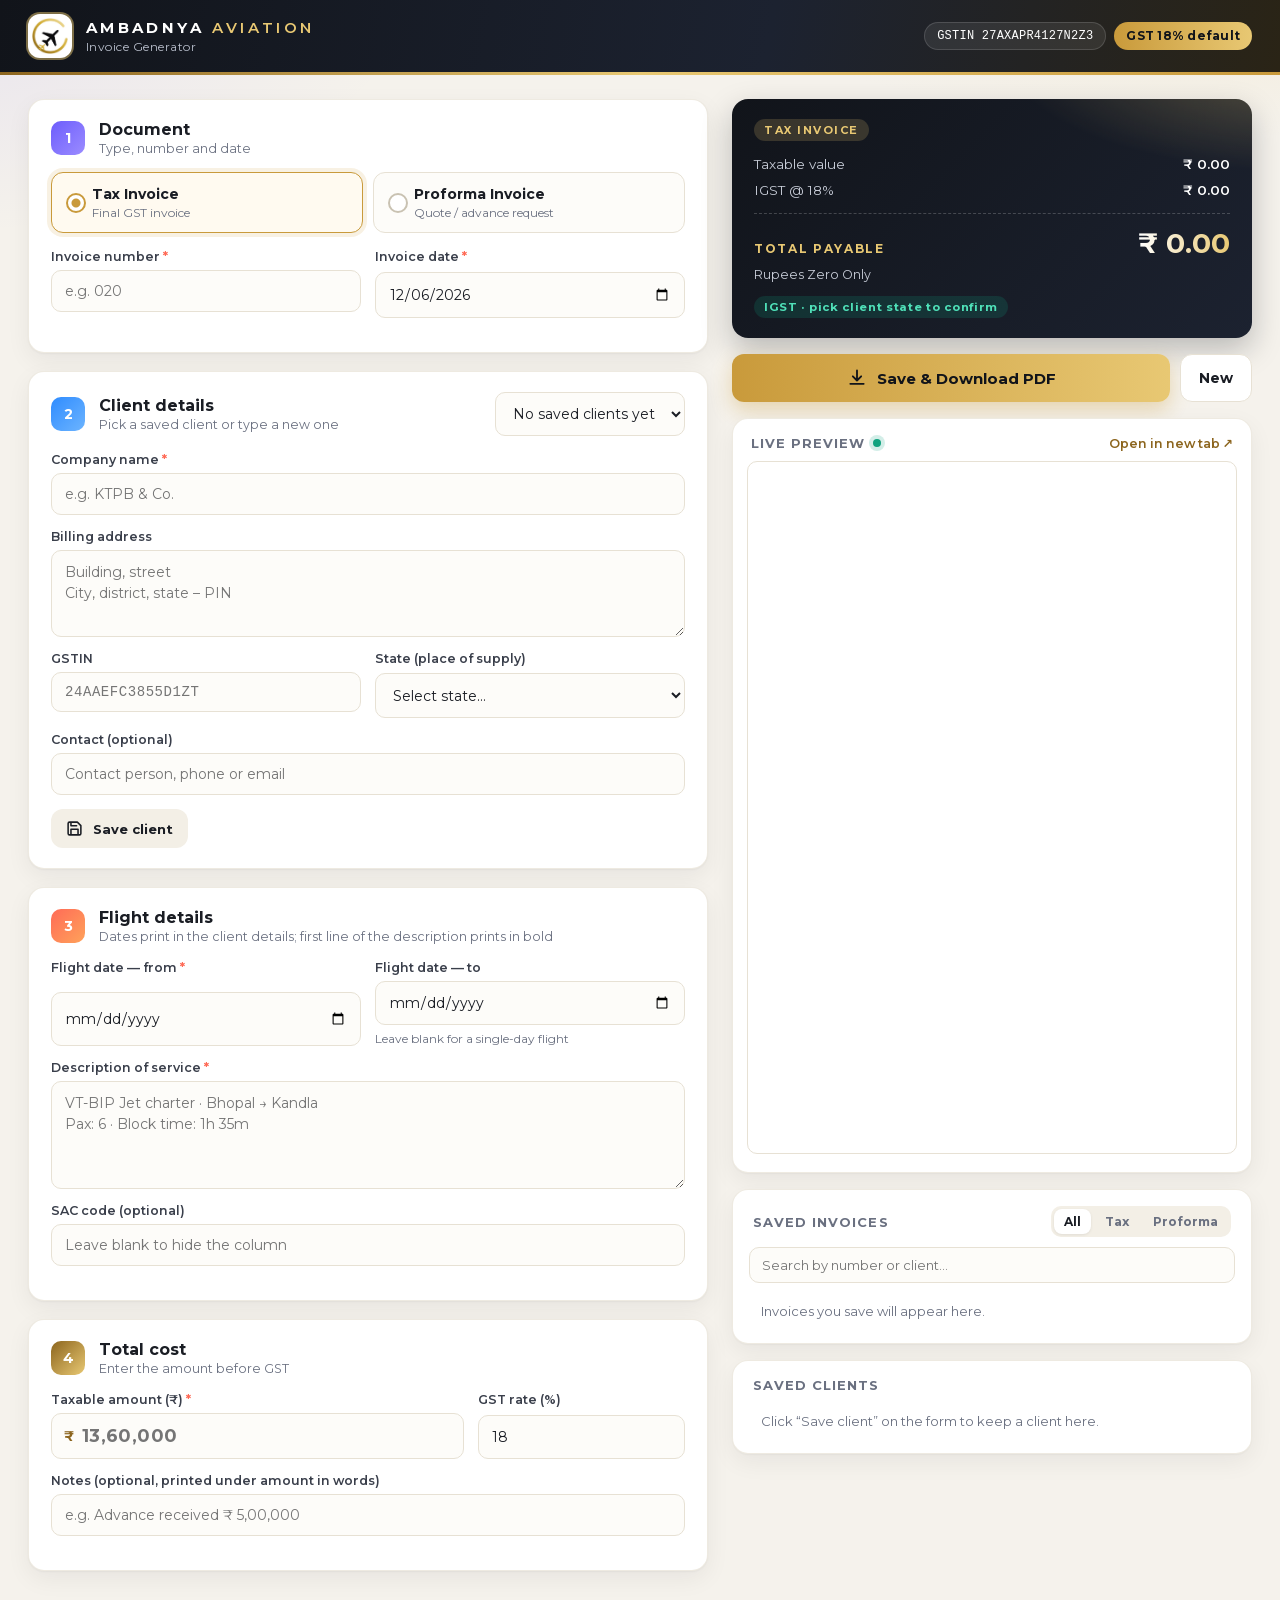
==== commit a865d81f: "Add proforma invoices, tax-invoice reminders, edit/delete, client manager, flight dates - Document t" ====
--- a/Ambadnya-Invoice-Generator.html
+++ b/Ambadnya-Invoice-Generator.html
@@ -179,18 +179,116 @@
 .dot { width: 8px; height: 8px; border-radius: 50%; background: var(--teal); box-shadow: 0 0 0 4px rgba(16, 163, 127, .18); }
 #preview { width: 100%; aspect-ratio: 210 / 297; border: 1px solid var(--line); border-radius: 10px; background: #fff; }
 
-/* ---------- History ---------- */
+/* ---------- Lists (saved invoices, clients, reminders) ---------- */
 .history { padding: 14px 16px; }
-#history { list-style: none; margin: 0; padding: 0; display: grid; gap: 6px; }
-#history li {
+.history .preview-head { flex-wrap: wrap; }
+#history, #client-list, #reminder-list { list-style: none; margin: 0; padding: 0; display: grid; gap: 8px; }
+#history { max-height: 520px; overflow-y: auto; }
+#client-list { max-height: 360px; overflow-y: auto; }
+#history li, #client-list li, #reminder-list li {
   display: flex; justify-content: space-between; align-items: center; gap: 10px;
-  padding: 10px 12px; border-radius: 10px; background: #faf8f3; cursor: pointer; border: 1px solid transparent;
-}
-#history li:hover { border-color: var(--gold-2); background: #fff; }
-#history .h-no { font-weight: 700; }
-#history .h-client { color: var(--muted); font-size: 12.5px; overflow: hidden; text-overflow: ellipsis; white-space: nowrap; }
-#history .h-amt { font-weight: 700; font-variant-numeric: tabular-nums; white-space: nowrap; }
-#history .empty { color: var(--muted); background: none; cursor: default; font-size: 13px; }
+  padding: 10px 12px; border-radius: 12px; background: #faf8f3; border: 1px solid transparent;
+}
+#history li:hover, #client-list li:hover { border-color: var(--gold-2); background: #fff; }
+#history li.active { border-color: var(--gold); background: #fffaf0; box-shadow: inset 3px 0 0 var(--gold); }
+.li-main { min-width: 0; flex: 1; }
+.h-no { font-weight: 700; display: flex; align-items: center; gap: 6px; flex-wrap: wrap; }
+.h-client { color: var(--muted); font-size: 12.5px; overflow: hidden; text-overflow: ellipsis; white-space: nowrap; }
+.h-amt { font-weight: 700; font-size: 13px; font-variant-numeric: tabular-nums; margin-top: 2px; }
+li.empty { color: var(--muted); background: none !important; font-size: 13px; border: 0 !important; }
+.row-actions { display: flex; gap: 6px; flex: none; flex-wrap: wrap; justify-content: flex-end; }
+.mini {
+  font: inherit; font-size: 12px; font-weight: 700; padding: 6px 10px; border-radius: 8px; cursor: pointer;
+  background: #fff; border: 1.5px solid var(--line); color: var(--text);
+}
+.mini:hover { border-color: var(--gold); }
+.mini.primary { background: linear-gradient(90deg, var(--gold), var(--gold-2)); border-color: transparent; color: var(--ink); }
+.mini.danger { color: var(--danger); }
+.mini.danger:hover { border-color: var(--danger); background: #fff5f5; }
+.badge { font-size: 10.5px; font-weight: 700; letter-spacing: .03em; padding: 2px 8px; border-radius: 999px; }
+.b-tax { background: rgba(47, 140, 255, .12); color: #1d6fd6; }
+.b-pro { background: rgba(109, 93, 252, .12); color: #5546e0; }
+.b-wait { background: rgba(255, 107, 87, .14); color: #d9452f; }
+.b-done { background: rgba(16, 163, 127, .14); color: #0c8466; }
+.filters { margin-left: auto; display: flex; gap: 4px; background: #f3efe6; padding: 3px; border-radius: 10px; }
+.filter { font: inherit; font-size: 12px; font-weight: 700; border: 0; background: none; padding: 5px 10px; border-radius: 8px; cursor: pointer; color: var(--muted); }
+.filter.on { background: #fff; color: var(--text); box-shadow: 0 1px 3px rgba(0,0,0,.08); }
+.search { margin-bottom: 10px; padding: 9px 12px; font-size: 13px; }
+
+/* ---------- Document type ---------- */
+.doc-type { display: grid; grid-template-columns: 1fr 1fr; gap: 10px; margin-bottom: 16px; }
+.type-opt { position: relative; cursor: pointer; }
+.type-opt input { position: absolute; opacity: 0; pointer-events: none; }
+.type-opt span {
+  display: grid; gap: 2px; padding: 12px 14px 12px 40px; border-radius: 12px; border: 1.5px solid var(--line);
+  background: #fdfcf9; transition: all .15s; position: relative;
+}
+.type-opt span::before {
+  content: ""; position: absolute; left: 14px; top: 50%; transform: translateY(-50%);
+  width: 16px; height: 16px; border-radius: 50%; border: 2px solid #c9c2b2; background: #fff;
+}
+.type-opt b { font-size: 14px; }
+.type-opt small { font-size: 12px; color: var(--muted); }
+.type-opt input:checked + span { border-color: var(--gold); background: #fffaf0; box-shadow: 0 0 0 4px rgba(201,154,59,.14); }
+.type-opt input:checked + span::before { border-color: var(--gold); background: radial-gradient(circle, var(--gold) 0 4px, #fff 5px); }
+.type-opt input[value="proforma"]:checked + span { border-color: var(--violet); background: #f6f4ff; box-shadow: 0 0 0 4px rgba(109,93,252,.14); }
+.type-opt input[value="proforma"]:checked + span::before { border-color: var(--violet); background: radial-gradient(circle, var(--violet) 0 4px, #fff 5px); }
+.type-opt input:focus-visible + span { outline: 3px solid rgba(201,154,59,.5); outline-offset: 2px; }
+
+.summary-kind {
+  display: inline-block; font-size: 11px; font-weight: 800; letter-spacing: .14em; text-transform: uppercase;
+  padding: 4px 10px; border-radius: 999px; margin-bottom: 10px; background: rgba(232,200,115,.18); color: var(--gold-2);
+}
+.summary-kind.is-proforma { background: rgba(155,140,255,.2); color: #c3b9ff; }
+
+/* ---------- Client save ---------- */
+.client-actions { display: flex; align-items: center; gap: 12px; }
+.btn-soft { background: #f3efe6; color: var(--text); padding: 10px 14px; font-size: 13px; border: 1.5px solid transparent; }
+.btn-soft:hover { border-color: var(--gold); background: #fff; }
+.btn-soft svg { width: 17px; height: 17px; }
+
+/* ---------- Reminders ---------- */
+.reminders {
+  margin-bottom: 18px; border-radius: var(--radius); padding: 18px 20px;
+  background: linear-gradient(135deg, #fff4ef 0%, #fff9ec 100%); border: 1.5px solid #ffd2c4;
+  box-shadow: 0 8px 24px rgba(255, 107, 87, .10);
+}
+.reminders-head { display: flex; gap: 12px; align-items: center; margin-bottom: 12px; }
+.reminders-icon { font-size: 22px; width: 42px; height: 42px; display: grid; place-items: center; border-radius: 12px; background: #fff; box-shadow: 0 2px 6px rgba(255,107,87,.18); }
+.reminders h2 { margin: 0; font-size: 16px; }
+.reminders p { margin: 2px 0 0; color: var(--muted); font-size: 12.5px; }
+#reminder-list li { background: #fff; }
+#reminder-list li.late { box-shadow: inset 3px 0 0 var(--coral); }
+#reminder-list li.soon { box-shadow: inset 3px 0 0 var(--gold); }
+.pill { display: inline-block; margin-top: 4px; font-size: 11px; font-weight: 700; padding: 2px 8px; border-radius: 999px; }
+.pill.late { background: rgba(255,107,87,.14); color: #d9452f; }
+.pill.soon { background: rgba(201,154,59,.16); color: var(--gold-deep); }
+
+.bell {
+  position: relative; display: inline-flex; align-items: center; gap: 6px; cursor: pointer;
+  font: inherit; font-weight: 800; font-size: 13px; color: var(--ink);
+  background: #fff; border: 0; border-radius: 999px; padding: 6px 12px 6px 10px;
+}
+.bell svg { width: 17px; height: 17px; fill: none; stroke: currentColor; stroke-width: 2.2; stroke-linecap: round; stroke-linejoin: round; }
+.bell.hot { background: var(--coral); color: #fff; animation: pulse 2s infinite; }
+@keyframes pulse { 0%,100% { box-shadow: 0 0 0 0 rgba(255,107,87,.6); } 50% { box-shadow: 0 0 0 6px rgba(255,107,87,0); } }
+@media (prefers-reduced-motion: reduce) { .bell.hot { animation: none; } }
+
+/* ---------- Mode banner + toast ---------- */
+.mode-banner {
+  display: flex; align-items: center; justify-content: space-between; gap: 12px;
+  margin-bottom: 18px; padding: 12px 16px; border-radius: 12px; font-size: 13.5px;
+}
+.mode-banner.edit { background: #fff7e6; border: 1.5px solid var(--gold-2); }
+.mode-banner.convert { background: #eefaf5; border: 1.5px solid #8fdcc3; }
+.link-btn { font: inherit; font-weight: 700; font-size: 13px; background: none; border: 0; color: var(--gold-deep); cursor: pointer; text-decoration: underline; }
+.toast {
+  position: fixed; left: 50%; bottom: 24px; transform: translate(-50%, 20px); opacity: 0; pointer-events: none;
+  background: var(--ink); color: #fff; padding: 12px 18px; border-radius: 12px; font-size: 13.5px; font-weight: 600;
+  box-shadow: 0 10px 30px rgba(0,0,0,.25); transition: all .25s; z-index: 50; max-width: calc(100% - 32px);
+}
+.toast.show { opacity: 1; transform: translate(-50%, 0); }
+[hidden] { display: none !important; }
 
 /* ---------- Responsive ---------- */
 @media (max-width: 1080px) {
@@ -199,12 +297,15 @@
 }
 @media (max-width: 640px) {
   .topbar { padding: 12px 16px; }
-  .topbar-meta { display: none; }
+  .topbar-meta .chip { display: none; }
   .layout { padding: 16px; }
   .grid-2, .grid-amount { grid-template-columns: 1fr; gap: 0; }
   .card { padding: 16px; }
   .card-head { flex-wrap: wrap; }
   .card-tools { margin-left: 0; width: 100%; }
+  .doc-type { grid-template-columns: 1fr; }
+  #history li, #client-list li, #reminder-list li { flex-direction: column; align-items: stretch; }
+  .row-actions { justify-content: flex-start; }
 }
 
 </style>
@@ -215,10 +316,14 @@
       <img src="[data-uri]" alt="" class="brand-mark" />
       <div>
         <div class="brand-name">AMBADNYA <span>AVIATION</span></div>
-        <div class="brand-sub">Tax Invoice Generator</div>
+        <div class="brand-sub">Invoice Generator</div>
       </div>
     </div>
     <div class="topbar-meta">
+      <button type="button" id="bell" class="bell" hidden title="Proformas waiting for a tax invoice">
+        <svg viewBox="0 0 24 24" aria-hidden="true"><path d="M6 8a6 6 0 1 1 12 0c0 7 3 9 3 9H3s3-2 3-9M10.3 21a1.94 1.94 0 0 0 3.4 0" /></svg>
+        <span id="bell-count">0</span>
+      </button>
       <span class="chip" id="chip-gstin"></span>
       <span class="chip chip-gold" id="chip-rate"></span>
     </div>
@@ -226,21 +331,42 @@
 
   <main class="layout">
     <section class="form-col">
+
+      <div id="reminders" class="reminders" hidden>
+        <div class="reminders-head">
+          <span class="reminders-icon">⏰</span>
+          <div>
+            <h2 id="reminders-title">Tax invoices pending</h2>
+            <p>These proformas don't have a tax invoice yet.</p>
+          </div>
+        </div>
+        <ul id="reminder-list"></ul>
+      </div>
+
+      <div id="mode-banner" class="mode-banner" hidden>
+        <span id="mode-text"></span>
+        <button type="button" id="mode-cancel" class="link-btn">Cancel</button>
+      </div>
+
       <form id="invoice-form" novalidate autocomplete="off">
 
         <div class="card">
           <div class="card-head">
             <span class="step step-1">1</span>
-            <div><h2>Invoice</h2><p>Number and date of this invoice</p></div>
+            <div><h2>Document</h2><p>Type, number and date</p></div>
+          </div>
+          <div class="doc-type" role="radiogroup" aria-label="Document type">
+            <label class="type-opt"><input type="radio" name="docType" value="tax" checked /><span><b>Tax Invoice</b><small>Final GST invoice</small></span></label>
+            <label class="type-opt"><input type="radio" name="docType" value="proforma" /><span><b>Proforma Invoice</b><small>Quote / advance request</small></span></label>
           </div>
           <div class="grid-2">
             <label class="field">
-              <span>Invoice number <b>*</b></span>
+              <span id="no-label">Invoice number <b>*</b></span>
               <input id="invoiceNo" name="invoiceNo" placeholder="e.g. 020" required />
               <small id="invoiceNo-hint" class="hint"></small>
             </label>
             <label class="field">
-              <span>Invoice date <b>*</b></span>
+              <span id="date-label">Invoice date <b>*</b></span>
               <input id="date" name="date" type="date" required />
             </label>
           </div>
@@ -249,7 +375,7 @@
         <div class="card">
           <div class="card-head">
             <span class="step step-2">2</span>
-            <div><h2>Client details</h2><p>Who is being billed</p></div>
+            <div><h2>Client details</h2><p>Pick a saved client or type a new one</p></div>
             <div class="card-tools">
               <select id="savedClients" aria-label="Load a saved client">
                 <option value="">Saved clients…</option>
@@ -258,7 +384,8 @@
           </div>
           <label class="field">
             <span>Company name <b>*</b></span>
-            <input id="clientName" name="clientName" placeholder="e.g. KTPB & Co." required />
+            <input id="clientName" name="clientName" placeholder="e.g. KTPB & Co." list="client-names" required />
+            <datalist id="client-names"></datalist>
           </label>
           <label class="field">
             <span>Billing address</span>
@@ -279,18 +406,36 @@
             <span>Contact (optional)</span>
             <input id="clientContact" name="clientContact" placeholder="Contact person, phone or email" />
           </label>
+          <div class="client-actions">
+            <button type="button" id="btn-save-client" class="btn btn-soft">
+              <svg viewBox="0 0 24 24" aria-hidden="true"><path d="M19 21H5a2 2 0 0 1-2-2V5a2 2 0 0 1 2-2h11l5 5v11a2 2 0 0 1-2 2zM17 21v-8H7v8M7 3v5h8" /></svg>
+              Save client
+            </button>
+            <span id="client-msg" class="hint"></span>
+          </div>
         </div>
 
         <div class="card">
           <div class="card-head">
             <span class="step step-3">3</span>
-            <div><h2>Flight details</h2><p>First line prints in bold as the headline</p></div>
+            <div><h2>Flight details</h2><p>Dates print in the client details; first line of the description prints in bold</p></div>
+          </div>
+          <div class="grid-2">
+            <label class="field">
+              <span>Flight date — from <b>*</b></span>
+              <input id="flightFrom" name="flightFrom" type="date" />
+            </label>
+            <label class="field">
+              <span>Flight date — to</span>
+              <input id="flightTo" name="flightTo" type="date" />
+              <small id="flight-hint" class="hint">Leave blank for a single-day flight</small>
+            </label>
           </div>
           <label class="field">
             <span>Description of service <b>*</b></span>
-            <textarea id="flight" name="flight" rows="5" placeholder="VT-BIP Jet charter · Bhopal → Kandla&#10;Date of flight: 1st May 2026&#10;Pax: 6 · Block time: 1h 35m"></textarea>
+            <textarea id="flight" name="flight" rows="4" placeholder="VT-BIP Jet charter · Bhopal → Kandla&#10;Pax: 6 · Block time: 1h 35m"></textarea>
           </label>
-          <label class="field field-inline">
+          <label class="field">
             <span>SAC code (optional)</span>
             <input id="sac" name="sac" placeholder="Leave blank to hide the column" />
           </label>
@@ -321,6 +466,7 @@
 
     <aside class="side-col">
       <div class="summary">
+        <div class="summary-kind" id="s-kind">Tax Invoice</div>
         <div class="summary-row"><span>Taxable value</span><b id="s-taxable">₹ 0.00</b></div>
         <div id="s-taxlines"></div>
         <div class="summary-total"><span>Total payable</span><b id="s-total">₹ 0.00</b></div>
@@ -331,11 +477,12 @@
       <div class="actions">
         <button type="button" id="btn-download" class="btn btn-primary">
           <svg viewBox="0 0 24 24" aria-hidden="true"><path d="M12 3v12m0 0-5-5m5 5 5-5M4 19h16" /></svg>
-          Download PDF
+          <span id="btn-download-label">Save &amp; Download PDF</span>
         </button>
-        <button type="button" id="btn-new" class="btn btn-ghost">New invoice</button>
+        <button type="button" id="btn-new" class="btn btn-ghost">New</button>
       </div>
       <div id="form-error" class="form-error" role="alert"></div>
+      <div id="toast" class="toast" role="status"></div>
 
       <div class="preview card">
         <div class="preview-head">
@@ -347,8 +494,21 @@
       </div>
 
       <div class="card history">
-        <div class="preview-head"><h3>Recent invoices</h3></div>
+        <div class="preview-head">
+          <h3>Saved invoices</h3>
+          <div class="filters" role="tablist">
+            <button type="button" class="filter on" data-f="all">All</button>
+            <button type="button" class="filter" data-f="tax">Tax</button>
+            <button type="button" class="filter" data-f="proforma">Proforma</button>
+          </div>
+        </div>
+        <input id="history-search" class="search" placeholder="Search by number or client…" />
         <ul id="history"></ul>
+      </div>
+
+      <div class="card history">
+        <div class="preview-head"><h3>Saved clients</h3></div>
+        <ul id="client-list"></ul>
       </div>
     </aside>
   </main>
@@ -758,6 +918,7 @@
     stateName: "Maharashtra",
     email: "info@ambadnyaaviation.com",
     phone: "+91 98675 85054",
+    website: "www.ambadnyaaviation.com",
   },
 
   bank: {
@@ -879,6 +1040,17 @@
     return String(d).padStart(2, "0") + " " + months[m - 1] + " " + y;
   }
 
+  function docTitle(data) {
+    return data.type === "proforma" ? "Proforma Invoice" : "Tax Invoice";
+  }
+
+  function flightDates(data) {
+    const a = data.flightFrom, b = data.flightTo;
+    if (!a && !b) return "";
+    if (!a || !b || a === b) return formatDate(a || b);
+    return formatDate(a) + " – " + formatDate(b);
+  }
+
   /* ---------- PDF ---------- */
 
   function registerFonts(doc) {
@@ -901,8 +1073,8 @@
     registerFonts(doc);
 
     doc.setProperties({
-      title: "Tax Invoice " + (data.invoiceNo || ""),
-      subject: "Tax Invoice — " + cfg.company.name,
+      title: docTitle(data) + " " + (data.invoiceNo || ""),
+      subject: docTitle(data) + " — " + cfg.company.name,
       author: cfg.company.name,
       creator: cfg.company.name + " Invoice Generator",
     });
@@ -955,16 +1127,17 @@
     const logoH = logoW * (1096 / 1068);
     doc.addImage(window.AMB_ASSETS.logo, "JPEG", L - 2, 9, logoW, logoH);
 
-    font("MontBold", 24, COLORS.ink);
+    const isProforma = data.type === "proforma";
+    font("MontBold", isProforma ? 21 : 24, COLORS.ink);
     doc.setCharSpace(0.6);
-    doc.text("TAX INVOICE", R, 20, { align: "right" });
+    doc.text(docTitle(data).toUpperCase(), R, 20, { align: "right" });
     doc.setCharSpace(0);
-    label("Original for recipient", R, 25.5, { align: "right" });
+    label(isProforma ? "Not a tax invoice" : "Original for recipient", R, 25.5, { align: "right" });
 
     // Meta block (right aligned key/value rows)
     const meta = [
-      ["Invoice No.", data.invoiceNo || "—"],
-      ["Invoice Date", formatDate(data.date) || "—"],
+      [isProforma ? "Proforma No." : "Invoice No.", data.invoiceNo || "—"],
+      [isProforma ? "Proforma Date" : "Invoice Date", formatDate(data.date) || "—"],
       ["Place of Supply", data.client.stateCode ? `${window.GST_STATES[data.client.stateCode] || ""} (${data.client.stateCode})` : "—"],
     ];
     let my = 33;
@@ -1016,6 +1189,7 @@
       { text: cl.gstin ? `GSTIN: ${cl.gstin}` : "", f: "MontMed", s: 8.2, col: COLORS.ink, gapBefore: 1 },
       { text: cl.stateCode ? `State: ${window.GST_STATES[cl.stateCode] || ""} (${cl.stateCode})` : "", f: "MontReg", s: 8.2, col: COLORS.muted },
       { text: cl.contact || "", f: "MontReg", s: 8.2, col: COLORS.muted },
+      { text: flightDates(data) ? "Flight date" + (data.flightTo && data.flightTo !== data.flightFrom ? "s" : "") + ": " + flightDates(data) : "", f: "MontSemi", s: 8.2, col: COLORS.goldDeep, gapBefore: 1 },
     ]);
 
     const blockH = (rows) => rows.reduce((h, r, i) => h + lineH(r.s) + (r.gapBefore && i ? r.gapBefore : 0), 0);
@@ -1206,31 +1380,59 @@
       doc.setLineWidth(0.3);
       doc.line(L, fy - 4, R, fy - 4);
       font("MontMed", 8, COLORS.ink);
-      doc.text(`${c.email}     |     ${c.phone}`, PAGE.w / 2, fy, { align: "center" });
+      const sep = "     |     ";
+      const parts = [c.email, c.phone, c.website].filter(Boolean);
+      const full = parts.join(sep);
+      let fx = PAGE.w / 2 - doc.getTextWidth(full) / 2;
+      parts.forEach((p, i) => {
+        const w = doc.getTextWidth(p);
+        if (p === c.website) {
+          doc.setTextColor(...COLORS.goldDeep);
+          doc.textWithLink(p, fx, fy, { url: "https://" + p.replace(/^https?:\/\//, "") });
+          doc.setTextColor(...COLORS.ink);
+        } else if (p === c.email) {
+          doc.textWithLink(p, fx, fy, { url: "mailto:" + p });
+        } else {
+          doc.text(p, fx, fy);
+        }
+        fx += w;
+        if (i < parts.length - 1) {
+          doc.setTextColor(...COLORS.line);
+          doc.text(sep, fx, fy);
+          doc.setTextColor(...COLORS.ink);
+          fx += doc.getTextWidth(sep);
+        }
+      });
       font("MontReg", 6.6, COLORS.muted);
-      doc.text("This is a computer-generated invoice.", PAGE.w / 2, fy + 4, { align: "center" });
+      doc.text(
+        isProforma
+          ? "This is a proforma invoice and not a tax invoice. A tax invoice will be issued on completion of the service."
+          : "This is a computer-generated invoice.",
+        PAGE.w / 2, fy + 4, { align: "center" }
+      );
     }
     footer();
 
     return { doc, totals: t };
   }
 
-  window.AmbInvoice = { compute, build, amountInWords, formatINR, formatDate };
+  window.AmbInvoice = { compute, build, amountInWords, formatINR, formatDate, flightDates, docTitle };
 })();
 
 </script>
   <script>
-/* Dashboard logic: form state, live preview, PDF download, saved clients & history. */
+/* Dashboard logic: form state, live preview, PDF download, saved invoices,
+   saved clients and proforma → tax-invoice reminders. */
 (function () {
   "use strict";
 
   const cfg = window.AMB_CONFIG;
-  const { build, compute, amountInWords, formatINR } = window.AmbInvoice;
+  const { build, compute, amountInWords, formatINR, formatDate, flightDates, docTitle } = window.AmbInvoice;
   const $ = (id) => document.getElementById(id);
 
   const STORE_CLIENTS = "amb.clients.v1";
   const STORE_HISTORY = "amb.history.v1";
-  const STORE_DRAFT = "amb.draft.v1";
+  const STORE_DRAFT = "amb.draft.v2";
 
   /* ---------- storage (fails soft in private mode) ---------- */
   const load = (k, d) => {
@@ -1239,6 +1441,22 @@
   const save = (k, v) => {
     try { localStorage.setItem(k, JSON.stringify(v)); } catch { /* ignore */ }
   };
+  const uid = () => Date.now().toString(36) + Math.random().toString(36).slice(2, 7);
+
+  /* Records: migrate older entries (no id/type) once. */
+  function records() {
+    const list = load(STORE_HISTORY, []);
+    let changed = false;
+    list.forEach((r, i) => {
+      if (!r.id) { r.id = uid() + i; changed = true; }
+      if (!r.type) { r.type = "tax"; changed = true; }
+      if (!r.createdAt) { r.createdAt = Date.now() - i; changed = true; }
+    });
+    if (changed) save(STORE_HISTORY, list);
+    return list;
+  }
+  const saveRecords = (list) => save(STORE_HISTORY, list);
+  const findRecord = (id) => records().find((r) => r.id === id);
 
   /* ---------- dashboard font = invoice font ---------- */
   try {
@@ -1253,8 +1471,7 @@
   $("chip-gstin").textContent = "GSTIN " + cfg.company.gstin;
   $("chip-rate").textContent = "GST " + cfg.defaultGstRate + "% default";
 
-  const stateSel = $("clientState");
-  stateSel.innerHTML =
+  $("clientState").innerHTML =
     '<option value="">Select state…</option>' +
     Object.entries(window.GST_STATES)
       .sort((a, b) => a[1].localeCompare(b[1]))
@@ -1266,18 +1483,39 @@
     const d = new Date();
     return new Date(d.getTime() - d.getTimezoneOffset() * 60000).toISOString().slice(0, 10);
   };
+  const daysBetween = (isoA, isoB) => Math.round((new Date(isoB) - new Date(isoA)) / 86400000);
   const parseAmount = (s) => {
     const n = parseFloat(String(s || "").replace(/[^0-9.]/g, ""));
     return isFinite(n) ? n : 0;
   };
   const GSTIN_RE = /^[0-9]{2}[A-Z]{5}[0-9]{4}[A-Z][1-9A-Z]Z[0-9A-Z]$/;
-
-  const fields = ["invoiceNo", "date", "clientName", "clientAddress", "clientGstin", "clientState",
-    "clientContact", "flight", "sac", "amount", "gstRate", "notes"];
+  const escapeHtml = (s) =>
+    String(s ?? "").replace(/[&<>"']/g, (c) => ({ "&": "&amp;", "<": "&lt;", ">": "&gt;", '"': "&quot;", "'": "&#39;" }[c]));
+  const typeName = (t) => (t === "proforma" ? "Proforma" : "Tax Invoice");
+
+  let toastTimer;
+  function toast(msg) {
+    const el = $("toast");
+    el.textContent = msg;
+    el.classList.add("show");
+    clearTimeout(toastTimer);
+    toastTimer = setTimeout(() => el.classList.remove("show"), 2600);
+  }
+
+  /* ---------- editing state ---------- */
+  // editId: the saved record being edited. linkProformaId: proforma being converted.
+  const state = { editId: null, linkProformaId: null };
+
+  /* ---------- form <-> data ---------- */
+  const getType = () => document.querySelector('input[name="docType"]:checked').value;
+  const setType = (t) => {
+    document.querySelector(`input[name="docType"][value="${t === "proforma" ? "proforma" : "tax"}"]`).checked = true;
+  };
 
   function readForm() {
     const v = (id) => $(id).value;
     return {
+      type: getType(),
       invoiceNo: v("invoiceNo").trim(),
       date: v("date"),
       client: {
@@ -1287,6 +1525,8 @@
         stateCode: v("clientState"),
         contact: v("clientContact").trim(),
       },
+      flightFrom: v("flightFrom"),
+      flightTo: v("flightTo"),
       flight: v("flight"),
       sac: v("sac"),
       amount: parseAmount(v("amount")),
@@ -1296,18 +1536,27 @@
   }
 
   function writeForm(d) {
+    setType(d.type || "tax");
     $("invoiceNo").value = d.invoiceNo || "";
     $("date").value = d.date || todayISO();
-    $("clientName").value = d.client?.name || "";
-    $("clientAddress").value = d.client?.address || "";
-    $("clientGstin").value = d.client?.gstin || "";
-    $("clientState").value = d.client?.stateCode || "";
-    $("clientContact").value = d.client?.contact || "";
+    fillClient(d.client || {});
+    $("flightFrom").value = d.flightFrom || "";
+    $("flightTo").value = d.flightTo || "";
     $("flight").value = d.flight || "";
     $("sac").value = d.sac || "";
     $("amount").value = d.amount ? formatINR(d.amount).replace(/\.00$/, "") : "";
     $("gstRate").value = d.gstRate ?? cfg.defaultGstRate;
     $("notes").value = d.notes || "";
+    document.querySelectorAll(".invalid").forEach((el) => el.classList.remove("invalid"));
+    $("form-error").textContent = "";
+  }
+
+  function fillClient(c) {
+    $("clientName").value = c.name || "";
+    $("clientAddress").value = c.address || "";
+    $("clientGstin").value = c.gstin || "";
+    $("clientState").value = c.stateCode || "";
+    $("clientContact").value = c.contact || "";
     validateGstin();
   }
 
@@ -1345,6 +1594,8 @@
 
   function renderSummary(data) {
     const t = compute(data);
+    $("s-kind").textContent = docTitle(data);
+    $("s-kind").classList.toggle("is-proforma", data.type === "proforma");
     $("s-taxable").textContent = "₹ " + formatINR(t.taxable);
     $("s-taxlines").innerHTML = t.intra
       ? `<div class="summary-row"><span>CGST @ ${t.rate / 2}%</span><b>₹ ${formatINR(t.cgst)}</b></div>
@@ -1360,9 +1611,8 @@
   }
 
   function renderPreview() {
-    const data = readForm();
     try {
-      const { doc } = build(data);
+      const { doc } = build(readForm());
       const url = doc.output("bloburl");
       $("preview").src = url + "#toolbar=0&navpanes=0&view=FitH";
       $("open-preview").href = url;
@@ -1373,109 +1623,359 @@
     }
   }
 
+  function renderTypeLabels() {
+    const p = getType() === "proforma";
+    $("no-label").innerHTML = (p ? "Proforma number" : "Invoice number") + " <b>*</b>";
+    $("date-label").innerHTML = (p ? "Proforma date" : "Invoice date") + " <b>*</b>";
+    $("btn-download-label").textContent = state.editId ? "Update & Download PDF" : "Save & Download PDF";
+  }
+
   function onChange() {
     const data = readForm();
     renderSummary(data);
-    save(STORE_DRAFT, data);
+    renderTypeLabels();
+    save(STORE_DRAFT, { data, state });
     clearTimeout(previewTimer);
     previewTimer = setTimeout(renderPreview, 450);
   }
 
+  /* ---------- mode banner (editing / converting) ---------- */
+  function renderMode() {
+    const b = $("mode-banner");
+    if (state.editId) {
+      const r = findRecord(state.editId);
+      if (!r) { state.editId = null; return renderMode(); }
+      $("mode-text").innerHTML = `✏️ Editing <b>${typeName(r.type)} #${escapeHtml(r.invoiceNo)}</b> — saving will update it.`;
+      b.className = "mode-banner edit";
+      b.hidden = false;
+    } else if (state.linkProformaId) {
+      const p = findRecord(state.linkProformaId);
+      if (!p) { state.linkProformaId = null; return renderMode(); }
+      $("mode-text").innerHTML = `🔁 Creating a tax invoice from <b>Proforma #${escapeHtml(p.invoiceNo)}</b>. Enter the tax invoice number and save.`;
+      b.className = "mode-banner convert";
+      b.hidden = false;
+    } else {
+      b.hidden = true;
+    }
+    renderTypeLabels();
+  }
+
+  function resetForm() {
+    state.editId = null;
+    state.linkProformaId = null;
+    const t = getType();
+    writeForm({ type: t, date: todayISO(), gstRate: cfg.defaultGstRate });
+    renderMode();
+    suggestNextNumber();
+    onChange();
+  }
+
+  $("mode-cancel").addEventListener("click", resetForm);
+
   /* ---------- saved clients ---------- */
-  function refreshClients() {
-    const clients = load(STORE_CLIENTS, []);
-    const sel = $("savedClients");
-    sel.innerHTML =
-      `<option value="">${clients.length ? "Saved clients…" : "No saved clients yet"}</option>` +
-      clients.map((c, i) => `<option value="${i}">${escapeHtml(c.name)}</option>`).join("");
-  }
-
-  function rememberClient(client) {
-    if (!client.name) return;
-    const list = load(STORE_CLIENTS, []).filter(
-      (c) => c.name.toLowerCase() !== client.name.toLowerCase()
-    );
+  const clients = () => load(STORE_CLIENTS, []);
+
+  function upsertClient(client) {
+    if (!client.name) return false;
+    const list = clients().filter((c) => c.name.toLowerCase() !== client.name.toLowerCase());
     list.unshift(client);
-    save(STORE_CLIENTS, list.slice(0, 50));
-    refreshClients();
+    save(STORE_CLIENTS, list.slice(0, 200));
+    renderClients();
+    return true;
+  }
+
+  function renderClients() {
+    const list = clients();
+    $("savedClients").innerHTML =
+      `<option value="">${list.length ? "Saved clients…" : "No saved clients yet"}</option>` +
+      list.map((c, i) => `<option value="${i}">${escapeHtml(c.name)}</option>`).join("");
+    $("client-names").innerHTML = list.map((c) => `<option value="${escapeHtml(c.name)}"></option>`).join("");
+    const ul = $("client-list");
+    ul.innerHTML = list.length
+      ? list
+          .map(
+            (c, i) => `<li>
+            <div class="li-main"><div class="h-no">${escapeHtml(c.name)}</div>
+              <div class="h-client">${escapeHtml(c.gstin || "No GSTIN")}${c.stateCode ? " · " + escapeHtml(window.GST_STATES[c.stateCode] || "") : ""}</div></div>
+            <div class="row-actions">
+              <button type="button" class="mini" data-act="use-client" data-i="${i}">Use</button>
+              <button type="button" class="mini danger" data-act="del-client" data-i="${i}" title="Delete client" aria-label="Delete ${escapeHtml(c.name)}">✕</button>
+            </div></li>`
+          )
+          .join("")
+      : '<li class="empty">Click “Save client” on the form to keep a client here.</li>';
   }
 
   $("savedClients").addEventListener("change", (e) => {
-    const c = load(STORE_CLIENTS, [])[e.target.value];
-    if (c) {
-      $("clientName").value = c.name || "";
-      $("clientAddress").value = c.address || "";
-      $("clientGstin").value = c.gstin || "";
-      $("clientState").value = c.stateCode || "";
-      $("clientContact").value = c.contact || "";
-      validateGstin();
-      onChange();
-    }
+    const c = clients()[e.target.value];
+    if (c) { fillClient(c); onChange(); }
     e.target.value = "";
   });
 
-  /* ---------- history ---------- */
-  function refreshHistory() {
-    const list = load(STORE_HISTORY, []);
+  // Picking a name from the autocomplete fills the rest of the client details
+  let lastMatched = "";
+  $("clientName").addEventListener("input", (e) => {
+    const name = e.target.value.trim().toLowerCase();
+    const c = clients().find((x) => x.name.toLowerCase() === name);
+    if (c && name !== lastMatched) {
+      fillClient(c);
+      lastMatched = name;
+    } else if (!c) {
+      lastMatched = "";
+    }
+  });
+
+  $("btn-save-client").addEventListener("click", () => {
+    const c = readForm().client;
+    const msg = $("client-msg");
+    if (!c.name) {
+      msg.className = "hint bad";
+      msg.textContent = "Enter a company name first.";
+      $("clientName").classList.add("invalid");
+      return;
+    }
+    const existed = clients().some((x) => x.name.toLowerCase() === c.name.toLowerCase());
+    upsertClient(c);
+    msg.className = "hint ok";
+    msg.textContent = existed ? "✓ Client updated" : "✓ Client saved";
+    setTimeout(() => (msg.textContent = ""), 2500);
+  });
+
+  $("client-list").addEventListener("click", (e) => {
+    const btn = e.target.closest("button[data-act]");
+    if (!btn) return;
+    const list = clients();
+    const c = list[btn.dataset.i];
+    if (!c) return;
+    if (btn.dataset.act === "use-client") {
+      fillClient(c);
+      onChange();
+      $("clientName").scrollIntoView({ behavior: "smooth", block: "center" });
+    } else if (btn.dataset.act === "del-client") {
+      if (!confirm(`Delete saved client "${c.name}"?\n\nInvoices already issued to them are not affected.`)) return;
+      list.splice(btn.dataset.i, 1);
+      save(STORE_CLIENTS, list);
+      renderClients();
+      toast("Client deleted");
+    }
+  });
+
+  /* ---------- reminders ---------- */
+  function pendingProformas() {
+    return records()
+      .filter((r) => r.type === "proforma" && !r.convertedToId && !r.reminderDismissed)
+      .map((r) => ({ r, due: r.flightTo || r.flightFrom || r.date }))
+      .sort((a, b) => (a.due || "").localeCompare(b.due || ""));
+  }
+
+  function renderReminders() {
+    const list = pendingProformas();
+    const today = todayISO();
+    $("reminders").hidden = !list.length;
+    $("bell").hidden = !list.length;
+    $("bell-count").textContent = list.length;
+    const overdue = list.filter((x) => x.due && x.due <= today).length;
+    $("bell").classList.toggle("hot", overdue > 0);
+    document.title = (list.length ? `(${list.length}) ` : "") + "Ambadnya Aviation · Invoice Generator";
+    $("reminders-title").textContent =
+      list.length === 1 ? "1 proforma needs a tax invoice" : `${list.length} proformas need a tax invoice`;
+    $("reminder-list").innerHTML = list
+      .map(({ r, due }) => {
+        let status, cls;
+        if (!due) { status = "No flight date"; cls = "soon"; }
+        else {
+          const d = daysBetween(due, today);
+          if (d > 0) { status = `Flight done ${d} day${d > 1 ? "s" : ""} ago — overdue`; cls = "late"; }
+          else if (d === 0) { status = "Flight today — raise tax invoice"; cls = "late"; }
+          else { status = `Flight in ${-d} day${d < -1 ? "s" : ""}`; cls = "soon"; }
+        }
+        return `<li class="${cls}">
+          <div class="li-main">
+            <div class="h-no">Proforma #${escapeHtml(r.invoiceNo)} · ${escapeHtml(r.client.name)}</div>
+            <div class="h-client">${escapeHtml(flightDates(r) || "—")} · ₹ ${formatINR(compute(r).total)}</div>
+            <span class="pill ${cls}">${status}</span>
+          </div>
+          <div class="row-actions">
+            <button type="button" class="mini primary" data-act="convert" data-id="${r.id}">Create tax invoice</button>
+            <button type="button" class="mini" data-act="dismiss" data-id="${r.id}" title="Stop reminding (e.g. trip cancelled)">Dismiss</button>
+          </div></li>`;
+      })
+      .join("");
+  }
+
+  $("bell").addEventListener("click", () => $("reminders").scrollIntoView({ behavior: "smooth", block: "start" }));
+
+  $("reminder-list").addEventListener("click", (e) => {
+    const btn = e.target.closest("button[data-act]");
+    if (!btn) return;
+    if (btn.dataset.act === "convert") startConvert(btn.dataset.id);
+    if (btn.dataset.act === "dismiss") {
+      const r = findRecord(btn.dataset.id);
+      if (!r || !confirm(`Stop reminding about Proforma #${r.invoiceNo}?\n\nUse this if the trip was cancelled or invoiced elsewhere.`)) return;
+      const list = records();
+      list.find((x) => x.id === r.id).reminderDismissed = true;
+      saveRecords(list);
+      refreshAll();
+      toast("Reminder dismissed");
+    }
+  });
+
+  function startConvert(id) {
+    const p = findRecord(id);
+    if (!p) return;
+    state.editId = null;
+    state.linkProformaId = id;
+    writeForm({ ...p, type: "tax", invoiceNo: "", date: todayISO() });
+    renderMode();
+    suggestNextNumber();
+    onChange();
+    window.scrollTo({ top: 0, behavior: "smooth" });
+    $("invoiceNo").focus({ preventScroll: true });
+  }
+
+  /* ---------- saved invoices ---------- */
+  let filter = "all";
+
+  function renderHistory() {
+    const q = $("history-search").value.trim().toLowerCase();
+    const list = records()
+      .filter((r) => filter === "all" || r.type === filter)
+      .filter((r) => !q || (r.invoiceNo + " " + r.client.name).toLowerCase().includes(q));
     const ul = $("history");
     if (!list.length) {
-      ul.innerHTML = '<li class="empty">Invoices you download will appear here.</li>';
+      ul.innerHTML = `<li class="empty">${records().length ? "Nothing matches." : "Invoices you save will appear here."}</li>`;
       return;
     }
     ul.innerHTML = list
-      .map(
-        (h, i) => `<li data-i="${i}" title="Load this invoice into the form">
-          <div style="min-width:0"><div class="h-no">#${escapeHtml(h.invoiceNo)}</div>
-          <div class="h-client">${escapeHtml(h.client.name)} · ${escapeHtml(h.date || "")}</div></div>
-          <div class="h-amt">₹ ${formatINR(compute(h).total)}</div></li>`
-      )
+      .map((r) => {
+        const isP = r.type === "proforma";
+        let badge = `<span class="badge ${isP ? "b-pro" : "b-tax"}">${isP ? "Proforma" : "Tax"}</span>`;
+        if (isP && r.convertedToId) badge += `<span class="badge b-done">→ #${escapeHtml(r.convertedInvoiceNo || "")}</span>`;
+        else if (isP && !r.reminderDismissed) badge += `<span class="badge b-wait">Tax inv. pending</span>`;
+        return `<li class="${state.editId === r.id ? "active" : ""}">
+          <div class="li-main">
+            <div class="h-no">#${escapeHtml(r.invoiceNo)} ${badge}</div>
+            <div class="h-client">${escapeHtml(r.client.name)} · ${escapeHtml(formatDate(r.date))}</div>
+            <div class="h-amt">₹ ${formatINR(compute(r).total)}</div>
+          </div>
+          <div class="row-actions">
+            <button type="button" class="mini" data-act="edit" data-id="${r.id}">Edit</button>
+            <button type="button" class="mini" data-act="pdf" data-id="${r.id}" title="Download PDF again">PDF</button>
+            ${isP && !r.convertedToId ? `<button type="button" class="mini primary" data-act="convert" data-id="${r.id}" title="Create tax invoice from this proforma">→ Tax</button>` : ""}
+            <button type="button" class="mini danger" data-act="delete" data-id="${r.id}" title="Delete" aria-label="Delete #${escapeHtml(r.invoiceNo)}">✕</button>
+          </div></li>`;
+      })
       .join("");
   }
+
+  document.querySelectorAll(".filter").forEach((b) =>
+    b.addEventListener("click", () => {
+      filter = b.dataset.f;
+      document.querySelectorAll(".filter").forEach((x) => x.classList.toggle("on", x === b));
+      renderHistory();
+    })
+  );
+  $("history-search").addEventListener("input", renderHistory);
+
   $("history").addEventListener("click", (e) => {
-    const li = e.target.closest("li[data-i]");
-    if (!li) return;
-    const h = load(STORE_HISTORY, [])[li.dataset.i];
-    if (h) {
-      writeForm(h);
+    const btn = e.target.closest("button[data-act]");
+    if (!btn) return;
+    const r = findRecord(btn.dataset.id);
+    if (!r) return;
+    const act = btn.dataset.act;
+    if (act === "edit") {
+      state.editId = r.id;
+      state.linkProformaId = null;
+      writeForm(r);
+      renderMode();
+      $("invoiceNo-hint").textContent = "";
       onChange();
+      renderHistory();
       window.scrollTo({ top: 0, behavior: "smooth" });
+    } else if (act === "pdf") {
+      downloadPdf(r);
+    } else if (act === "convert") {
+      startConvert(r.id);
+    } else if (act === "delete") {
+      deleteRecord(r);
     }
   });
 
-  function escapeHtml(s) {
-    return String(s ?? "").replace(/[&<>"']/g, (c) => ({ "&": "&amp;", "<": "&lt;", ">": "&gt;", '"': "&quot;", "'": "&#39;" }[c]));
-  }
-
+  function deleteRecord(r) {
+    if (!confirm(`Delete ${typeName(r.type)} #${r.invoiceNo} for ${r.client.name}?\n\nThis only removes it from this dashboard — PDFs you already downloaded are not affected.`)) return;
+    let list = records().filter((x) => x.id !== r.id);
+    // Keep proforma ↔ tax links consistent
+    list.forEach((x) => {
+      if (x.convertedToId === r.id) { delete x.convertedToId; delete x.convertedInvoiceNo; }
+      if (x.linkedProformaId === r.id) delete x.linkedProformaId;
+    });
+    saveRecords(list);
+    if (state.editId === r.id || state.linkProformaId === r.id) resetForm();
+    refreshAll();
+    toast(`${typeName(r.type)} #${r.invoiceNo} deleted`);
+  }
+
+  /* ---------- next number suggestion (per document type) ---------- */
   function suggestNextNumber() {
-    const last = load(STORE_HISTORY, [])[0];
     const hint = $("invoiceNo-hint");
+    if (state.editId) { hint.textContent = ""; return; }
+    const t = getType();
+    const last = records()
+      .filter((r) => r.type === t)
+      .sort((a, b) => b.createdAt - a.createdAt)[0];
     if (!last) { hint.textContent = ""; return; }
     const m = String(last.invoiceNo).match(/^(.*?)(\d+)(\D*)$/);
+    const label = t === "proforma" ? "Last proforma" : "Last tax invoice";
     if (m) {
       const next = m[1] + String(Number(m[2]) + 1).padStart(m[2].length, "0") + m[3];
-      hint.innerHTML = `Last issued: #${escapeHtml(last.invoiceNo)} · <a href="#" id="use-next">use ${escapeHtml(next)}</a>`;
+      hint.innerHTML = `${label}: #${escapeHtml(last.invoiceNo)} · <a href="#" id="use-next">use ${escapeHtml(next)}</a>`;
       $("use-next").addEventListener("click", (e) => {
         e.preventDefault();
         $("invoiceNo").value = next;
+        $("invoiceNo").classList.remove("invalid");
         onChange();
       });
     } else {
-      hint.textContent = "Last issued: #" + last.invoiceNo;
+      hint.textContent = `${label}: #${last.invoiceNo}`;
     }
   }
 
-  /* ---------- download ---------- */
+  /* ---------- save + download ---------- */
   function validate(data) {
     const missing = [];
-    const mark = (id, bad) => $(id).classList.toggle("invalid", bad);
-    mark("invoiceNo", !data.invoiceNo); if (!data.invoiceNo) missing.push("invoice number");
-    mark("clientName", !data.client.name); if (!data.client.name) missing.push("client name");
-    mark("flight", !data.flight.trim()); if (!data.flight.trim()) missing.push("flight details");
-    mark("amount", !(data.amount > 0)); if (!(data.amount > 0)) missing.push("taxable amount");
-    if (!data.date) missing.push("date");
+    const check = (id, ok, name) => {
+      $(id).classList.toggle("invalid", !ok);
+      if (!ok) missing.push(name);
+    };
+    check("invoiceNo", !!data.invoiceNo, data.type === "proforma" ? "proforma number" : "invoice number");
+    check("date", !!data.date, "date");
+    check("clientName", !!data.client.name, "client name");
+    check("flightFrom", !!data.flightFrom, "flight date");
+    check("flight", !!data.flight.trim(), "flight details");
+    check("amount", data.amount > 0, "taxable amount");
     if (missing.length) return "Please fill in: " + missing.join(", ") + ".";
+    if (data.flightTo && data.flightTo < data.flightFrom) {
+      $("flightTo").classList.add("invalid");
+      return "Flight 'to' date is before the 'from' date.";
+    }
     if (data.client.gstin && !GSTIN_RE.test(data.client.gstin)) return "Client GSTIN looks invalid — please check it.";
+    const dup = records().find(
+      (r) => r.type === data.type && r.id !== state.editId && r.invoiceNo.toLowerCase() === data.invoiceNo.toLowerCase()
+    );
+    if (dup) {
+      $("invoiceNo").classList.add("invalid");
+      return `${typeName(data.type)} #${data.invoiceNo} already exists (${dup.client.name}). Use a different number, or edit that one.`;
+    }
     return "";
+  }
+
+  function fileName(r) {
+    const safe = (s) => s.replace(/[^\w\-]+/g, "_").replace(/^_+|_+$/g, "").slice(0, 40);
+    return `${r.type === "proforma" ? "Proforma_Invoice" : "Tax_Invoice"}_${safe(r.invoiceNo)}_${safe(r.client.name)}.pdf`;
+  }
+
+  function downloadPdf(r) {
+    build(r).doc.save(fileName(r));
   }
 
   $("btn-download").addEventListener("click", () => {
@@ -1484,24 +1984,43 @@
     $("form-error").textContent = err;
     if (err) return;
 
-    const { doc } = build(data);
-    const safe = (s) => s.replace(/[^\w\-]+/g, "_").replace(/^_+|_+$/g, "").slice(0, 40);
-    doc.save(`Tax_Invoice_${safe(data.invoiceNo)}_${safe(data.client.name)}.pdf`);
-
-    rememberClient(data.client);
-    const hist = load(STORE_HISTORY, []).filter((h) => h.invoiceNo !== data.invoiceNo);
-    hist.unshift(data);
-    save(STORE_HISTORY, hist.slice(0, 30));
-    refreshHistory();
-    suggestNextNumber();
+    let list = records();
+    let rec;
+    if (state.editId && list.some((r) => r.id === state.editId)) {
+      const i = list.findIndex((r) => r.id === state.editId);
+      rec = { ...list[i], ...data, updatedAt: Date.now() };
+      list[i] = rec;
+    } else {
+      rec = { ...data, id: uid(), createdAt: Date.now() };
+      if (state.linkProformaId) rec.linkedProformaId = state.linkProformaId;
+      list.unshift(rec);
+    }
+    // Keep the proforma's link to its tax invoice up to date
+    if (rec.type === "tax" && rec.linkedProformaId) {
+      const p = list.find((x) => x.id === rec.linkedProformaId);
+      if (p) { p.convertedToId = rec.id; p.convertedInvoiceNo = rec.invoiceNo; }
+    }
+    saveRecords(list);
+    upsertClient(data.client);
+    downloadPdf(rec);
+
+    const wasEdit = !!state.editId;
+    const wasConvert = !!state.linkProformaId;
+    // Stay on the saved record so further tweaks update it instead of duplicating
+    state.editId = rec.id;
+    state.linkProformaId = null;
+    renderMode();
+    refreshAll();
+    toast(
+      wasEdit ? `${typeName(rec.type)} #${rec.invoiceNo} updated`
+        : wasConvert ? `Tax invoice #${rec.invoiceNo} saved — reminder cleared`
+        : rec.type === "proforma" ? `Proforma #${rec.invoiceNo} saved — you'll be reminded to raise the tax invoice`
+        : `Tax invoice #${rec.invoiceNo} saved`
+    );
   });
 
   $("btn-new").addEventListener("click", () => {
-    writeForm({ date: todayISO(), gstRate: cfg.defaultGstRate });
-    $("form-error").textContent = "";
-    document.querySelectorAll(".invalid").forEach((el) => el.classList.remove("invalid"));
-    suggestNextNumber();
-    onChange();
+    resetForm();
     $("invoiceNo").focus();
   });
 
@@ -1517,21 +2036,43 @@
     if (e.target.classList.contains("invalid") && e.target.value.trim()) e.target.classList.remove("invalid");
     onChange();
   });
-  form.addEventListener("change", onChange);
+  form.addEventListener("change", (e) => {
+    if (e.target.name === "docType") suggestNextNumber();
+    if (e.target.id === "flightFrom") {
+      $("flightTo").min = e.target.value;
+      if ($("flightTo").value && $("flightTo").value < e.target.value) $("flightTo").value = "";
+    }
+    onChange();
+  });
   form.addEventListener("submit", (e) => e.preventDefault());
 
-  // Pretty-print the amount with Indian grouping when leaving the field
   $("amount").addEventListener("blur", (e) => {
     const n = parseAmount(e.target.value);
     e.target.value = n ? formatINR(n).replace(/\.00$/, "") : "";
   });
 
+  function refreshAll() {
+    renderReminders();
+    renderHistory();
+    renderClients();
+    suggestNextNumber();
+  }
+
+  // Re-check reminders when the tab comes back into view (e.g. next day)
+  document.addEventListener("visibilitychange", () => { if (!document.hidden) renderReminders(); });
+
   /* ---------- init ---------- */
   const draft = load(STORE_DRAFT, null);
-  writeForm(draft || { date: todayISO(), gstRate: cfg.defaultGstRate });
-  refreshClients();
-  refreshHistory();
-  suggestNextNumber();
+  if (draft && draft.data) {
+    Object.assign(state, draft.state || {});
+    writeForm(draft.data);
+  } else {
+    const old = load("amb.draft.v1", null); // draft from the first version
+    writeForm(old ? { ...old, type: "tax" } : { date: todayISO(), gstRate: cfg.defaultGstRate });
+  }
+  $("flightTo").min = $("flightFrom").value;
+  renderMode();
+  refreshAll();
   onChange();
   renderPreview();
 })();
